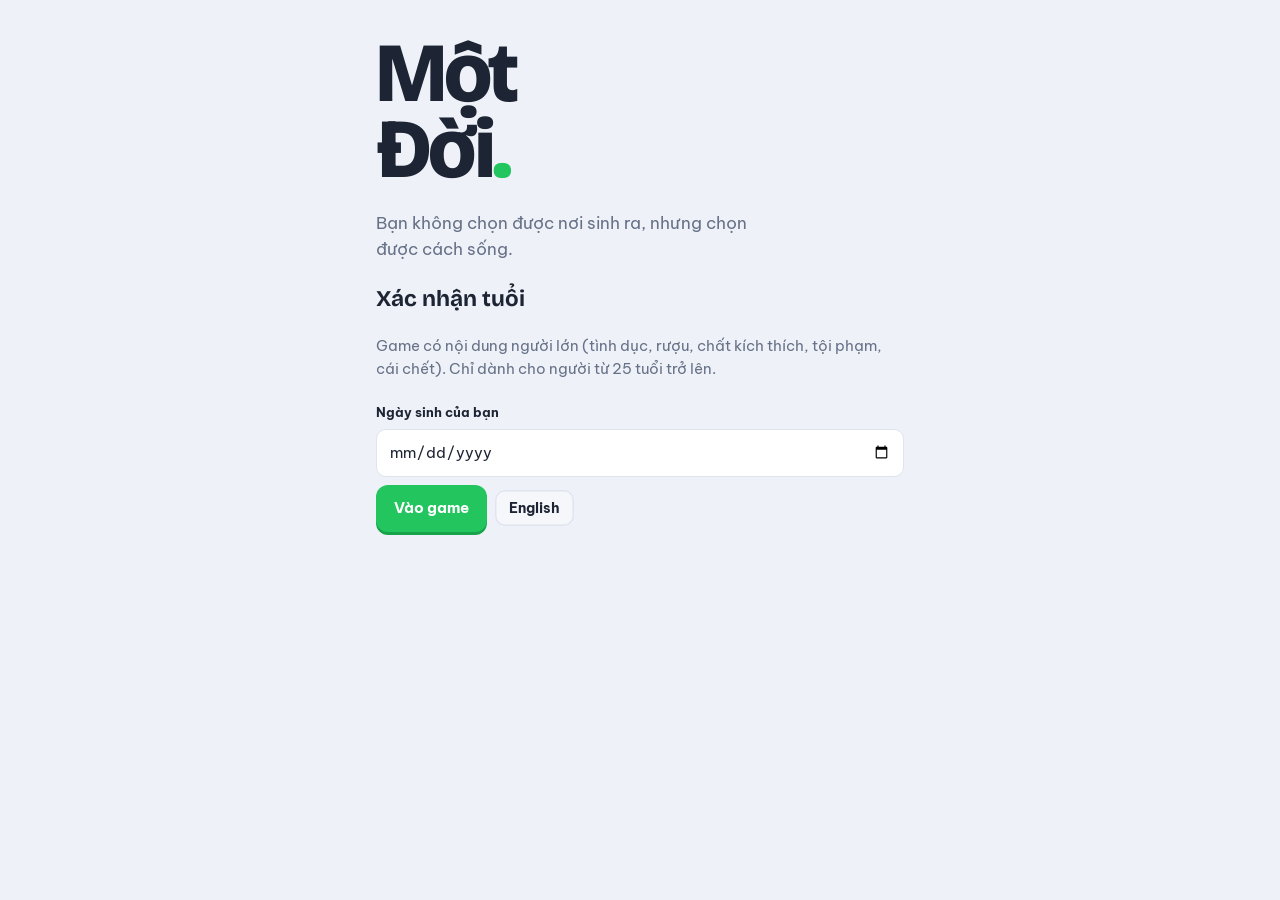
==== index.html @ e0e37a13 "Unlimited lovers, polyamory, seduction, per-person God Mode, new activities, pets, finance, minigame" ====
<!doctype html>
<html lang="vi">
<head>
<meta charset="utf-8">
<title>Một Đời</title>
<meta name="viewport" content="width=device-width, initial-scale=1, viewport-fit=cover">
<meta name="apple-mobile-web-app-capable" content="yes">
<meta name="mobile-web-app-capable" content="yes">
<meta name="apple-mobile-web-app-status-bar-style" content="default">
<meta name="apple-mobile-web-app-title" content="Một Đời">
<meta name="theme-color" content="#eef2f8" media="(prefers-color-scheme: light)">
<meta name="theme-color" content="#0e131c" media="(prefers-color-scheme: dark)">
<link rel="manifest" href="manifest.webmanifest">
<link rel="apple-touch-icon" href="icon-180.png">
<link rel="icon" type="image/png" href="icon-192.png">
<style>html,body{margin:0;height:100%;overscroll-behavior:none;-webkit-text-size-adjust:100%}body{padding-top:env(safe-area-inset-top)}#app{height:calc(100% - env(safe-area-inset-top))}</style>
</head>
<body>
<title>Một Đời</title>
<meta name="claude:viewport-fit-sides" content="cover">
<meta name="description" content="Game mô phỏng cuộc đời dạng chữ, song ngữ Việt/Anh, dành cho người từ 25 tuổi.">
<link rel="preconnect" href="https://fonts.googleapis.com">
<link rel="preconnect" href="https://fonts.gstatic.com" crossorigin>
<link rel="stylesheet" href="https://fonts.googleapis.com/css2?family=Be+Vietnam+Pro:wght@400;500;600;700&family=Bricolage+Grotesque:opsz,wght@12..96,600;12..96,800&family=IBM+Plex+Mono:wght@400;600&display=swap&subset=vietnamese">
<style>
/* Bố cục kiểu BitLife: thanh tên + tiền ở trên, nhật ký ở giữa, 5 nút to và 4 thanh chỉ số ở dưới. Sáng màu, mỗi thứ có emoji. */
:root {
  --paper: #eef2f8;
  --sheet: #ffffff;
  --ink: #1d2433;
  --muted: #677187;
  --rule: #dfe4ee;
  --soft: #f5f7fb;
  --shade: rgba(18, 24, 38, 0.5);
  --good: #15803d;
  --bad: #dc2626;
  --gold: #b7791f;
  --sky: #2563eb;
  --stamp: #e11d48;
  --visa: #0f766e;
  --b-work: #2563eb;
  --b-assets: #0d9488;
  --b-age: #22c55e;
  --b-age-d: #16a34a;
  --b-people: #e11d48;
  --b-acts: #7c3aed;
  --lvl-hi: #22c55e;
  --lvl-mid: #f59e0b;
  --lvl-lo: #ef4444;
  --choice: #e8f0fe;
  --choice-ink: #1e40af;
  --f-display: 'Bricolage Grotesque', 'Be Vietnam Pro', system-ui, sans-serif;
  --f-body: 'Be Vietnam Pro', system-ui, -apple-system, 'Segoe UI', sans-serif;
  --f-mono: 'IBM Plex Mono', ui-monospace, 'SFMono-Regular', Menlo, monospace;
  --r: 14px;
  --chart-health: #0a8a70;
  --chart-happy: #b8790a;
}
@media (prefers-color-scheme: dark) {
  :root:not([data-theme="light"]) {
    --paper: #0e131c; --sheet: #182131; --ink: #e9eef6; --muted: #98a3b8; --rule: #2a3549; --soft: #1f2a3d; --shade: rgba(0, 0, 0, 0.65);
    --good: #4ade80; --bad: #f87171; --gold: #fbbf24; --sky: #60a5fa; --stamp: #fb7185; --visa: #2dd4bf;
    --choice: #1e3a6b; --choice-ink: #dbe7ff; color-scheme: dark;
    --chart-health: #24a083; --chart-happy: #b5831c;
  }
}
:root[data-theme="dark"] {
  --paper: #0e131c; --sheet: #182131; --ink: #e9eef6; --muted: #98a3b8; --rule: #2a3549; --soft: #1f2a3d; --shade: rgba(0, 0, 0, 0.65);
  --good: #4ade80; --bad: #f87171; --gold: #fbbf24; --sky: #60a5fa; --stamp: #fb7185; --visa: #2dd4bf;
  --choice: #1e3a6b; --choice-ink: #dbe7ff; color-scheme: dark;
  --chart-health: #24a083; --chart-happy: #b5831c;
}

html, body { height: 100%; }
body { background: var(--paper); color: var(--ink); font-family: var(--f-body); font-size: 15px; line-height: 1.5; margin: 0; }
* { box-sizing: border-box; }
button, input, select { font: inherit; color: inherit; }
button { cursor: pointer; -webkit-tap-highlight-color: transparent; }
:focus-visible { outline: 3px solid var(--sky); outline-offset: 2px; }
h1, h2, h3 { font-family: var(--f-display); text-wrap: balance; margin: 0; line-height: 1.15; }
.mono { font-family: var(--f-mono); font-variant-numeric: tabular-nums; }
.muted { color: var(--muted); }
.eyebrow { font-size: 11.5px; letter-spacing: 0.1em; text-transform: uppercase; color: var(--muted); font-weight: 700; }

#app { height: 100%; display: flex; flex-direction: column; max-width: 560px; margin: 0 auto; background: var(--paper); }
.pad { padding-left: max(16px, env(safe-area-inset-left, 0px)); padding-right: max(16px, env(safe-area-inset-right, 0px)); }

/* Nút chung */
.btn { border: 0; background: var(--soft); border-radius: 12px; padding: 12px 18px; font-weight: 700; box-shadow: inset 0 0 0 1.5px var(--rule); }
.btn:hover { filter: brightness(0.97); }
.btn.primary { background: var(--b-age); color: #fff; box-shadow: 0 3px 0 var(--b-age-d); }
.btn.primary:active { transform: translateY(2px); box-shadow: 0 1px 0 var(--b-age-d); }
.btn.small { padding: 8px 14px; font-size: 13.5px; border-radius: 10px; }
.btn.danger { color: var(--bad); }
.btn:disabled { opacity: 0.45; cursor: not-allowed; }
.row { display: flex; gap: 8px; flex-wrap: wrap; align-items: center; }

/* Màn mở đầu */
.splash { flex: 1; overflow: auto; display: flex; flex-direction: column; gap: 24px; padding-block: 36px 32px; }
.wordmark { font-family: var(--f-display); font-weight: 800; font-size: clamp(52px, 15vw, 84px); letter-spacing: -0.04em; line-height: 0.9; }
.wordmark span { color: var(--b-age); }
.tagline { font-size: 17px; max-width: 34ch; color: var(--muted); margin: 0; }
.menu { display: grid; gap: 12px; }
.menu-card { text-align: left; border: 0; background: var(--sheet); border-radius: 18px; padding: 16px; display: grid; grid-template-columns: 52px 1fr; gap: 2px 14px; align-items: center; box-shadow: 0 1px 0 var(--rule), 0 6px 18px rgba(20, 30, 60, 0.06); }
.menu-card .em { grid-row: span 2; width: 52px; height: 52px; border-radius: 14px; display: grid; place-items: center; font-size: 28px; background: var(--soft); }
.menu-card b { font-family: var(--f-display); font-size: 19px; }
.menu-card.lead { background: var(--b-age); color: #fff; box-shadow: 0 4px 0 var(--b-age-d); }
.menu-card.lead .em { background: rgba(255, 255, 255, 0.22); }
.menu-card.lead .muted { color: rgba(255, 255, 255, 0.9); }
.field { display: grid; gap: 6px; }
.field label, .field .lbl { font-size: 13px; font-weight: 700; }
.field input, .field select { border: 1.5px solid var(--rule); background: var(--sheet); border-radius: 10px; padding: 11px 12px; width: 100%; min-width: 0; }
.err { color: var(--bad); font-weight: 700; }

/* Thanh trên */
.topbar { display: flex; align-items: center; gap: 12px; padding-block: 12px; background: var(--sheet); border-bottom: 1px solid var(--rule); }
.avatar { width: 50px; height: 50px; flex: none; border-radius: 50%; background: var(--soft); display: grid; place-items: center; font-size: 30px; line-height: 1; position: relative; box-shadow: inset 0 0 0 2px var(--rule); }
.avatar .fl { position: absolute; right: -4px; bottom: -4px; font-size: 18px; }
.avatar.sm { width: 42px; height: 42px; font-size: 24px; }
.avatar.lg { width: 76px; height: 76px; font-size: 46px; }
.who { flex: 1; min-width: 0; border: 0; background: none; text-align: left; padding: 0; }
.who h1 { font-size: 19px; white-space: nowrap; overflow: hidden; text-overflow: ellipsis; }
.who .sub { font-size: 13px; color: var(--muted); white-space: nowrap; overflow: hidden; text-overflow: ellipsis; }
.purse { text-align: right; flex: none; }
.purse small { display: block; font-size: 11px; color: var(--muted); font-weight: 700; text-transform: uppercase; letter-spacing: 0.06em; }
.purse b { font-family: var(--f-mono); font-size: 16px; color: var(--good); }
.purse b.neg { color: var(--bad); }
.iconbtn { border: 0; background: var(--soft); border-radius: 50%; width: 36px; height: 36px; display: grid; place-items: center; font-size: 17px; padding: 0; flex: none; }
.tools { display: flex; flex-direction: column; gap: 6px; }
.tag { display: inline-block; font-size: 10.5px; font-weight: 800; letter-spacing: 0.05em; text-transform: uppercase; border-radius: 6px; padding: 1px 6px; background: color-mix(in srgb, var(--gold) 18%, transparent); color: var(--gold); }

/* Nhật ký */
.ledger { flex: 1; overflow-y: auto; padding-block: 10px 16px; }
.year { background: var(--sheet); border-radius: var(--r); padding: 10px 14px 12px; margin-bottom: 10px; box-shadow: 0 1px 0 var(--rule); }
.year .yr { font-family: var(--f-display); font-weight: 800; font-size: 15px; color: var(--sky); margin-bottom: 4px; }
.year ul { list-style: none; margin: 0; padding: 0; display: grid; gap: 5px; min-width: 0; }
.year li { border-radius: 8px; padding: 2px 6px; margin: 0 -6px; }
.year li b.act-title { font-weight: 700; margin-right: 4px; }
.year li.good { color: var(--good); }
.year li.bad { color: var(--bad); }
.year li.quiet { color: var(--muted); font-style: italic; }
.year:last-child { box-shadow: 0 0 0 2px color-mix(in srgb, var(--sky) 35%, transparent); }
.year li.fresh { animation: fresh 2.4s ease-out; }
@keyframes fresh { 0%, 35% { background: color-mix(in srgb, var(--lvl-mid) 26%, transparent); } 100% { background: transparent; } }

/* 5 nút to */
.dock { display: grid; grid-template-columns: 1fr 1fr 92px 1fr 1fr; align-items: center; gap: 8px; padding-block: 10px 8px; background: var(--paper); }
.tab { border: 0; border-radius: 16px; color: #fff; display: grid; justify-items: center; gap: 1px; font-size: 11.5px; font-weight: 800; padding: 9px 2px 8px; line-height: 1.15; }
.tab .ic { font-size: 22px; line-height: 1.1; }
.tab.t-work { background: var(--b-work); box-shadow: 0 3px 0 color-mix(in srgb, var(--b-work) 70%, #000); }
.tab.t-assets { background: var(--b-assets); box-shadow: 0 3px 0 color-mix(in srgb, var(--b-assets) 70%, #000); }
.tab.t-people { background: var(--b-people); box-shadow: 0 3px 0 color-mix(in srgb, var(--b-people) 70%, #000); }
.tab.t-acts { background: var(--b-acts); box-shadow: 0 3px 0 color-mix(in srgb, var(--b-acts) 70%, #000); }
.tab:active { transform: translateY(2px); box-shadow: none; }
.agebtn { justify-self: center; width: 88px; height: 88px; border-radius: 50%; border: 0; background: var(--b-age); color: #fff; display: grid; place-items: center; box-shadow: 0 5px 0 var(--b-age-d), 0 0 0 5px var(--paper), 0 0 0 7px color-mix(in srgb, var(--b-age) 30%, transparent); font-family: var(--f-display); margin-top: -18px; transition: transform 0.12s ease; }
.agebtn b { font-size: 34px; line-height: 0.85; font-weight: 800; display: block; }
.agebtn span { font-size: 12px; font-weight: 800; letter-spacing: 0.06em; text-transform: uppercase; }
.agebtn:active { transform: translateY(3px); box-shadow: 0 2px 0 var(--b-age-d), 0 0 0 5px var(--paper); }
.agebtn:disabled { opacity: 0.5; }

/* Thanh chỉ số */
.stats { background: var(--sheet); display: grid; gap: 7px; padding-block: 10px calc(12px + env(safe-area-inset-bottom, 0px)); border-top: 1px solid var(--rule); }
.stat { display: grid; grid-template-columns: 26px 92px 1fr; align-items: center; gap: 8px; font-size: 13.5px; font-weight: 700; }
.stat .em { font-size: 18px; text-align: center; }
.stat .nm { display: flex; justify-content: space-between; gap: 4px; }
.lvl { height: 18px; border-radius: 9px; background: var(--soft); box-shadow: inset 0 0 0 1px var(--rule); overflow: hidden; position: relative; }
.lvl i { display: block; height: 100%; border-radius: 9px; transition: width 0.45s ease, background 0.3s; }
.lvl span { position: absolute; inset: 0; display: grid; place-items: center; font-size: 11.5px; font-weight: 800; color: var(--ink); font-family: var(--f-mono); }
.lvl.thin { height: 10px; }
.lvl.thin span { display: none; }
.hi { background: var(--lvl-hi); } .mid { background: var(--lvl-mid); } .lo { background: var(--lvl-lo); }
.delta { font-size: 11.5px; font-weight: 800; animation: delta 2.8s ease-out forwards; display: inline-block; }
.delta.up { color: var(--good); } .delta.down { color: var(--bad); }
@keyframes delta { 0% { transform: translateY(4px); opacity: 0; } 12% { transform: none; opacity: 1; } 75% { opacity: 1; } 100% { opacity: 0; } }
.agechip { font-family: var(--f-display); font-weight: 800; }
.agechip.tick { animation: tick 0.5s cubic-bezier(.3,1.6,.5,1); display: inline-block; color: var(--b-age-d); }
@keyframes tick { from { transform: translateY(-8px) scale(1.3); } to { transform: none; } }

/* Lớp phủ, bảng, thẻ */
.overlay { position: fixed; inset: 0; background: var(--shade); display: flex; align-items: flex-end; justify-content: center; z-index: 20; padding-top: env(safe-area-inset-top, 0px); }
.overlay.center { align-items: center; padding: 16px; }
.sheet { background: var(--paper); width: 100%; max-width: 560px; max-height: 90%; overflow-y: auto; border-radius: 22px 22px 0 0; padding-block: 0 calc(20px + env(safe-area-inset-bottom, 0px)); display: grid; gap: 14px; align-content: start; animation: rise 0.22s ease; }
.sheet-head { position: sticky; top: 0; z-index: 2; display: flex; align-items: center; gap: 10px; padding-block: 14px 12px; margin-inline: calc(-1 * max(16px, env(safe-area-inset-left, 0px))); padding-inline: max(16px, env(safe-area-inset-left, 0px)); color: #fff; background: var(--hd, var(--sky)); }
.sheet-head h2 { font-size: 20px; flex: 1; min-width: 0; overflow: hidden; text-overflow: ellipsis; white-space: nowrap; }
.sheet-head .x { border: 0; background: rgba(255, 255, 255, 0.22); color: #fff; border-radius: 50%; width: 34px; height: 34px; font-size: 18px; font-weight: 800; flex: none; }
.sheet-head .bk { border: 0; background: none; color: #fff; font-size: 26px; font-weight: 700; padding: 0 4px; line-height: 1; }
.card { background: var(--sheet); width: 100%; max-width: 430px; border-radius: 22px; padding: 22px 20px 20px; display: grid; gap: 14px; animation: pop 0.22s cubic-bezier(.2,1.3,.4,1); max-height: 92%; overflow-y: auto; box-shadow: 0 20px 50px rgba(0, 0, 0, 0.25); }
.card .hero { justify-self: center; width: 76px; height: 76px; border-radius: 50%; background: var(--soft); display: grid; place-items: center; font-size: 42px; line-height: 1; margin-top: -2px; }
.card .eyebrow { text-align: center; }
.card .q { font-size: 18px; font-weight: 600; line-height: 1.45; text-align: center; margin: 0; }
.choices { display: grid; gap: 9px; }
.choice { text-align: center; border: 0; background: var(--choice); color: var(--choice-ink); border-radius: 14px; padding: 13px 14px; font-weight: 700; font-size: 15.5px; }
.choice:hover { filter: brightness(0.97); }
.choice.locked { opacity: 0.5; cursor: not-allowed; display: grid; gap: 2px; background: var(--soft); color: var(--muted); }
.choice small { font-weight: 600; font-size: 12px; }
@keyframes rise { from { transform: translateY(24px); } to { transform: none; } }
@keyframes pop { from { transform: scale(0.92); opacity: 0.4; } to { transform: none; opacity: 1; } }
@media (prefers-reduced-motion: reduce) { * { animation: none !important; transition: none !important; } .delta { opacity: 1; } }

/* Hộp kết quả */
.result .hero { background: color-mix(in srgb, var(--sky) 12%, var(--soft)); }
.result.good .hero { background: color-mix(in srgb, var(--lvl-hi) 22%, var(--soft)); }
.result.bad .hero { background: color-mix(in srgb, var(--lvl-lo) 18%, var(--soft)); }
.result h3 { text-align: center; font-size: 19px; }
.result .q { font-weight: 500; }
.fx { list-style: none; margin: 0; padding: 0; display: grid; gap: 6px; background: var(--soft); border-radius: 14px; padding: 10px 14px; }
.fx li { display: flex; justify-content: space-between; gap: 10px; font-weight: 700; font-size: 14.5px; }
.fx li .v { font-family: var(--f-mono); }
.fx li.up .v { color: var(--good); } .fx li.down .v { color: var(--bad); }

/* Danh sách kiểu BitLife */
.section { display: grid; gap: 8px; }
.section > h3 { font-size: 13px; text-transform: uppercase; letter-spacing: 0.08em; color: var(--muted); font-family: var(--f-body); font-weight: 800; padding-left: 4px; }
.list { display: grid; background: var(--sheet); border-radius: var(--r); overflow: hidden; box-shadow: 0 1px 0 var(--rule); }
.li, .item { display: flex; align-items: center; gap: 12px; padding: 11px 14px; border: 0; border-bottom: 1px solid var(--rule); background: transparent; text-align: left; width: 100%; min-height: 58px; }
.li:last-child, .item:last-child { border-bottom: 0; }
button.li:hover, button.item:hover { background: var(--soft); }
.li .em { width: 40px; height: 40px; flex: none; border-radius: 12px; background: var(--soft); display: grid; place-items: center; font-size: 22px; }
.li .tx, .item .main { flex: 1; min-width: 0; }
.li .tx b, .item .main b { display: block; font-weight: 700; }
.li .tx small, .item .main small { color: var(--muted); font-size: 12.5px; display: block; }
.li .chev { color: var(--muted); font-size: 22px; font-weight: 600; flex: none; }
.li.danger .tx b { color: var(--bad); }
.li:disabled { opacity: 0.45; cursor: not-allowed; }
.item .side { text-align: right; font-size: 12.5px; color: var(--muted); flex: none; width: 92px; display: grid; gap: 4px; }
.item.dead { opacity: 0.5; }
.item.stack { flex-wrap: wrap; row-gap: 8px; }
.item.stack .main { flex-basis: calc(100% - 60px); }
.item.stack > .row { width: 100%; padding-left: 52px; }
.kv { display: grid; grid-template-columns: auto 1fr; gap: 8px 14px; font-size: 14px; background: var(--sheet); border-radius: var(--r); padding: 12px 14px; margin: 0; box-shadow: 0 1px 0 var(--rule); }
.kv dt { color: var(--muted); }
.kv dd { margin: 0; text-align: right; font-weight: 700; }
.kv dd .lvl { margin-top: 3px; }
.box { background: var(--sheet); border-radius: var(--r); padding: 12px 14px; box-shadow: 0 1px 0 var(--rule); display: grid; gap: 10px; }
.profile { display: flex; gap: 14px; align-items: center; background: var(--sheet); border-radius: var(--r); padding: 14px; box-shadow: 0 1px 0 var(--rule); }
.profile .tx { flex: 1; min-width: 0; display: grid; gap: 4px; }
.profile b { font-family: var(--f-display); font-size: 19px; }
.slider { display: grid; grid-template-columns: 26px 86px 1fr 40px; gap: 8px; align-items: center; font-size: 13.5px; font-weight: 700; }
.slider input { width: 100%; min-width: 0; accent-color: var(--b-age-d); }
.slider output { font-family: var(--f-mono); text-align: right; }
.toggle { display: flex; gap: 12px; align-items: flex-start; justify-content: space-between; background: var(--sheet); border-radius: var(--r); padding: 12px 14px; box-shadow: 0 1px 0 var(--rule); }
.toggle input { width: 22px; height: 22px; accent-color: var(--b-age-d); flex: none; margin-top: 2px; }
.toggle small { display: block; color: var(--muted); }
.note { font-size: 13px; color: var(--muted); background: color-mix(in srgb, var(--lvl-mid) 12%, var(--sheet)); border-radius: 12px; padding: 10px 12px; margin: 0; }
.traits { display: flex; flex-wrap: wrap; gap: 6px; }
.traits label { background: var(--sheet); box-shadow: inset 0 0 0 1.5px var(--rule); border-radius: 999px; padding: 6px 12px; font-size: 13px; font-weight: 600; display: flex; gap: 6px; align-items: center; cursor: pointer; }
.traits input { accent-color: var(--b-age-d); }
.grid2 { display: grid; grid-template-columns: 1fr 1fr; gap: 10px; }
.errors { font-family: var(--f-mono); font-size: 12px; color: var(--bad); white-space: pre-wrap; max-height: 160px; overflow: auto; border: 1px solid var(--rule); border-radius: 8px; padding: 8px; }

/* Thẻ chào đời */
.passport { border-radius: 16px; padding: 16px; display: grid; gap: 12px; background: var(--soft); }
.passport .big { font-family: var(--f-display); font-size: 24px; font-weight: 800; }
.passport .kv { font-size: 13.5px; background: var(--sheet); }

/* Bia mộ */
.tomb { text-align: center; display: grid; gap: 14px; justify-items: center; }
.tomb .stone { font-size: 54px; line-height: 1; }
.tomb .years { font-family: var(--f-mono); font-size: 14px; color: var(--muted); }
.tomb h2 { font-size: 28px; }
.tomb .kv { width: 100%; background: var(--soft); box-shadow: none; }
.stamps { display: flex; flex-wrap: wrap; gap: 10px; justify-content: center; }
.rib { border-radius: 12px; padding: 8px 12px; display: grid; background: color-mix(in srgb, var(--gold) 16%, var(--sheet)); color: var(--gold); max-width: 190px; box-shadow: inset 0 0 0 2px color-mix(in srgb, var(--gold) 50%, transparent); }
.rib b { font-family: var(--f-display); font-size: 15px; text-transform: uppercase; letter-spacing: 0.03em; }
.rib small { font-size: 11px; color: var(--muted); }
.lifebar { width: 100%; display: grid; gap: 4px; text-align: left; font-size: 12.5px; }
.lifebar .track { position: relative; height: 12px; background: var(--soft); border-radius: 6px; box-shadow: inset 0 0 0 1px var(--rule); }
.lifebar .you { position: absolute; inset: 0 auto 0 0; background: var(--b-age); border-radius: 6px; }
.lifebar .avg { position: absolute; top: -4px; bottom: -4px; width: 2px; background: var(--ink); }

/* Thẻ biến cố lớn và mạch truyện */
.card.big { box-shadow: 0 0 0 4px var(--gold), 0 20px 50px rgba(0, 0, 0, 0.3); animation: bigin 0.45s cubic-bezier(.2,1.4,.4,1); }
.card.big .hero { background: color-mix(in srgb, var(--gold) 22%, var(--soft)); }
.card.big .eyebrow { color: var(--gold); font-size: 12.5px; }
.card.big .q { font-size: 20px; font-family: var(--f-display); }
.card.arc .eyebrow { color: var(--visa); }
.card.arc .hero { background: color-mix(in srgb, var(--visa) 16%, var(--soft)); }
@keyframes bigin { from { transform: scale(0.85); } to { transform: none; } }

/* Biểu đồ cuộc đời */
.lifechart { width: 100%; margin: 0; display: grid; gap: 6px; text-align: left; }
.lifechart figcaption { display: flex; justify-content: space-between; align-items: baseline; gap: 8px; flex-wrap: wrap; }
.lifechart .legend { display: inline-flex; gap: 6px; align-items: center; font-size: 12px; color: var(--muted); flex-wrap: wrap; }
.lifechart .legend i { width: 12px; height: 3px; border-radius: 2px; display: inline-block; margin-left: 6px; }
.lifechart .legend i.dot { width: 8px; height: 8px; border-radius: 50%; background: var(--ink); }
.lifechart svg { width: 100%; height: auto; display: block; overflow: visible; }
.lifechart .ax { font-family: var(--f-mono); font-size: 11px; fill: var(--muted); }
.lifechart .lbl { font-size: 12px; font-weight: 600; fill: var(--ink); }
.miles { list-style: none; margin: 0; padding: 0; display: grid; gap: 4px; font-size: 14px; }
.miles li { display: grid; grid-template-columns: 34px 1fr; gap: 8px; }
.miles li .mono { color: var(--muted); font-weight: 600; }
.miles li.bad { color: var(--bad); }

@media (max-width: 400px) {
  .dock { grid-template-columns: 1fr 1fr 80px 1fr 1fr; gap: 6px; }
  .agebtn { width: 78px; height: 78px; }
  .agebtn b { font-size: 30px; }
  .tab { font-size: 10.5px; }
  .stat { grid-template-columns: 24px 84px 1fr; }
  .slider { grid-template-columns: 24px 74px 1fr 34px; }
}
@media (max-height: 640px) {
  .stats { gap: 4px; padding-top: 6px; }
  .lvl { height: 14px; }
}
button.avatar { border: 0; padding: 0; }
.tools .iconbtn { width: 32px; height: 32px; font-size: 15px; }
.profile .avatar .fl, .item .avatar .fl { right: -3px; bottom: -3px; }
.stat { grid-template-columns: 26px 112px 1fr; }
.stat .nm { white-space: nowrap; align-items: baseline; }
.lvl span { text-shadow: 0 0 3px var(--sheet), 0 0 2px var(--sheet), 0 0 1px var(--sheet); }
.tomb .kv { text-align: left; }
@media (max-width: 400px) { .stat { grid-template-columns: 24px 104px 1fr; font-size: 13px; } }
.degs { list-style: none; margin: 0; padding: 0; display: grid; gap: 4px; font-size: 14px; font-weight: 600; }
.prog { background: var(--sky); }
.goallist { list-style: none; margin: 0; padding: 0; display: grid; gap: 6px; font-size: 14px; font-weight: 600; }
.goallist li { display: flex; gap: 8px; align-items: center; }
.goallist .gem { width: 26px; text-align: center; font-size: 17px; }
.goallist li.done span:last-child { color: var(--good); }
.goals.compact { background: var(--sheet); border-radius: 12px; padding: 10px 12px; }
.rib.off { opacity: 0.45; filter: grayscale(1); }
.newach { background: color-mix(in srgb, var(--gold) 14%, var(--sheet)); }
.result .q { white-space: pre-line; }
/* Trò chơi nhỏ */
.card.mini { gap: 12px; }
.card .q.small { font-size: 14.5px; font-weight: 500; color: var(--muted); }
.mg-top { display: flex; justify-content: space-between; font-weight: 700; font-size: 14px; }
.maze { --sz: min(320px, calc(100vw - 72px)); width: var(--sz); height: var(--sz); justify-self: center; display: grid; grid-template-columns: repeat(var(--n), 1fr); background: var(--soft); border-radius: 10px; overflow: hidden; }
.maze i { display: grid; place-items: center; font-style: normal; font-size: calc(var(--sz) / 11 * 0.72); line-height: 1; }
.maze i.w { background: #475569; }
.pad4 { display: grid; grid-template-columns: repeat(3, 64px); gap: 6px; justify-content: center; }
.kbtn { height: 52px; border: 0; border-radius: 14px; background: var(--choice); font-size: 24px; }
.kbtn:active { transform: scale(0.94); }
.cardrow { display: flex; justify-content: center; align-items: center; gap: 14px; min-height: 140px; }
.pcard { width: 96px; height: 134px; border-radius: 12px; background: #fff; color: #111; box-shadow: 0 4px 14px rgba(0,0,0,.18), inset 0 0 0 2px #e5e7eb; display: grid; place-items: center; align-content: center; gap: 2px; animation: pop .25s ease; }
.pcard b { font-family: var(--f-display); font-size: 40px; line-height: 1; }
.pcard span { font-size: 30px; line-height: 1; }
.pcard.red { color: #dc2626; }
.ghost .pcard { width: 62px; height: 88px; opacity: .5; animation: none; }
.ghost .pcard b { font-size: 24px; } .ghost .pcard span { font-size: 18px; }
.quizq { text-align: center; font-size: 36px; font-weight: 700; margin: 4px 0; }
.mg-timer.hot { color: var(--bad); }
.profile .tx small { display: block; }
details.box summary { cursor: pointer; list-style: none; }
details.box summary::-webkit-details-marker { display: none; }
details.box summary::after { content: ' ▾'; color: var(--muted); }
.ladder li.cur span:last-child { color: var(--sky); font-weight: 800; }
.ladder li.done span:last-child { color: var(--good); }
.track { display: grid; gap: 6px; background: color-mix(in srgb, var(--lvl-hi) 18%, var(--soft)); border-radius: 12px; padding: 8px; }
.lane { position: relative; height: 34px; border-bottom: 1px dashed var(--rule); }
.lane:last-child { border-bottom: 0; }
.lane .hn { position: absolute; left: 4px; top: 0; font-size: 11px; font-weight: 700; color: var(--muted); }
.lane.mine .hn { color: var(--sky); }
.lane i { position: absolute; bottom: 0; font-style: normal; font-size: 24px; transform: scaleX(-1); transition: left .12s linear; }
.pcard.sm { width: 64px; height: 90px; } .pcard.sm b { font-size: 26px; } .pcard.sm span { font-size: 20px; }
.pcard.back { width: 64px; height: 90px; background: repeating-linear-gradient(45deg, #2563eb, #2563eb 6px, #1d4ed8 6px, #1d4ed8 12px); color: #fff; }

</style>
<div id="app"></div>
<script>
(() => {
const __defs = {};
const __cache = {};
const __req = (id) => __cache[id] || (__cache[id] = __defs[id]());
__defs["src/ui/i18n.js"] = () => {
// Chữ giao diện song ngữ. Nội dung sự kiện mang chữ riêng ({vi, en}) trong gói.
const STRINGS = {
  vi: {
    tagline: 'Bạn không chọn được nơi sinh ra, nhưng chọn được cách sống.',
    gateTitle: 'Xác nhận tuổi',
    gateBody: 'Game có nội dung người lớn (tình dục, rượu, chất kích thích, tội phạm, cái chết). Chỉ dành cho người từ 25 tuổi trở lên.',
    dob: 'Ngày sinh của bạn',
    enter: 'Vào game',
    gateNo: 'Game chỉ dành cho người từ 25 tuổi trở lên. Bạn chưa thể vào.',
    gateBad: 'Ngày sinh chưa hợp lệ.',
    continue: 'Sống tiếp đời đang dở',
    fate: 'Đời mới · Số phận',
    fateSub: 'Sinh ngẫu nhiên theo dữ liệu dân số thật',
    free: 'Đời mới · Tự do',
    freeSub: 'Tự chọn nước, gia đình và chỉ số',
    settings: 'Cài đặt',
    oneIn: 'Bạn là 1 trong 8 tỷ',
    start: 'Bắt đầu sống',
    back: 'Quay lại',
    first: 'Tên', last: 'Họ', gender: 'Giới tính', male: 'Nam', female: 'Nữ',
    country: 'Quốc gia', wealth: 'Hoàn cảnh gia đình', orientation: 'Thích',
    poor: 'Nghèo', middle: 'Trung lưu', well: 'Khá giả', rich: 'Giàu',
    opposite: 'Người khác giới', same: 'Người cùng giới', both: 'Cả hai',
    traits: 'Đặc điểm (tối đa 2)', stats: 'Chỉ số', hidden: 'Chỉ số ẩn',
    randomAll: 'Ngẫu nhiên tất cả', random: 'Ngẫu nhiên',
    health: 'Sức khỏe', happy: 'Hạnh phúc', smarts: 'Trí tuệ', looks: 'Ngoại hình',
    karma: 'Karma', willpower: 'Ý chí', risk: 'Độ liều', fame: 'Danh tiếng',
    age: 'Tuổi', ageUp: '+1 tuổi', money: 'Tiền',
    tabWork: 'Học & Nghề', tabPeople: 'Quan hệ', tabActs: 'Hoạt động', tabSelf: 'Bản thân',
    close: 'Đóng', ok: 'Tiếp', apply: 'Nộp đơn', confirm: 'Xác nhận', cancel: 'Hủy',
    school: 'Đang đi học', primary: 'Tiểu học', secondary: 'Trung học', uni: 'Đại học',
    gpa: 'Điểm trung bình', eduLevel: 'Học vấn', eduNone: 'Chưa có bằng', eduHs: 'Tốt nghiệp trung học', eduBa: 'Cử nhân',
    study: 'Học chăm', skip: 'Trốn học', dropout: 'Bỏ học', enrolUni: 'Thi vào đại học',
    job: 'Công việc', noJob: 'Bạn chưa có việc làm.', salary: 'Lương năm', perf: 'Hiệu suất', level: 'Cấp bậc',
    workHard: 'Làm việc chăm chỉ', raise: 'Xin tăng lương', quit: 'Nghỉ việc', openings: 'Việc đang tuyển',
    needs: 'Yêu cầu', tooYoung: 'Bạn còn quá nhỏ để đi làm. Từ 15 tuổi có thể làm thêm.',
    family: 'Gia đình', love: 'Tình cảm', children: 'Con cái', friends: 'Bạn bè', others: 'Người quen & người cũ',
    closeness: 'Thân thiết', alone: 'Chưa có ai ở đây.',
    roles: { mother: 'Mẹ', father: 'Bố', sibling: 'Anh chị em', partner: 'Người yêu', spouse: 'Vợ/chồng', child: 'Con', friend: 'Bạn', contact: 'Người quen', ex: 'Người cũ', lover: 'Người tình', bestie: 'Bạn thân', rival: 'Đối thủ', mentor: 'Thầy cô', half: 'Anh chị em cùng cha/mẹ khác', pet: 'Thú cưng', loverPoly: 'Người yêu phụ', coworker: 'Đồng nghiệp', neighbor: 'Hàng xóm' },
    bigMoment: 'Biến cố lớn', lifeChart: 'Cuộc đời qua từng năm', milestones: 'Dấu mốc',
    actGroups: { fun: 'Giải trí', shop: 'Mua sắm', life: 'Đời sống', pet: 'Thú cưng', money: 'Tài chính', net: 'Mạng xã hội', kid: 'Vui chơi', teen: 'Học hỏi & rèn luyện', mind: 'Trí óc & cơ thể', night: 'Ăn chơi', love: 'Tình yêu', crime: 'Phạm tội', prison: 'Trại giam' },
    cost: 'Chi phí',
    traitsNone: 'Không có đặc điểm đặc biệt',
    lifeExp: 'Tuổi thọ trung bình', incomeTier: 'Mức thu nhập quốc gia', tiers: { low: 'Thấp', mid: 'Trung bình', high: 'Cao' },
    pregnant: 'Đang mang thai', ill: 'Đang mắc', customized: 'Đời tùy chỉnh',
    hiddenNote: 'Chỉ số ẩn chỉ hiện khi bật God Mode.',
    god: 'God Mode', godNote: 'Mọi thay đổi gắn nhãn "Đời tùy chỉnh": không tính bảng xếp hạng và ribbon khó. Tuổi không chỉnh được.',
    godApply: 'Áp dụng thay đổi', cure: 'Chữa khỏi mọi bệnh', clearDebt: 'Xóa nợ', moveCountry: 'Chuyển nước ngay',
    rewind: 'Quay lại 1 năm', rewindLeft: 'còn {n} lần', godOff: 'God Mode đang tắt trong Cài đặt.',
    lang: 'Ngôn ngữ', adult25: 'Nội dung 25+', adult25Sub: 'Cảnh thân mật được kể rõ hơn bằng chữ. Mặc định tắt.',
    protect: 'Luôn dùng biện pháp tránh thai', protectSub: 'Áp dụng cho cảnh thân mật trong sự kiện không hỏi riêng.',
    godToggle: 'Cho phép God Mode', godToggleSub: 'Tắt để chơi "thuần", tránh lỡ tay.',
    packs: 'Gói nội dung', loadPack: 'Nạp gói nội dung (.json)', packOk: 'Đã nạp gói "{name}" ({n} sự kiện).', packErr: 'Không nạp được gói:',
    events: 'sự kiện', builtin: 'có sẵn', custom: 'tự nạp', removePack: 'Gỡ',
    resetSave: 'Xóa đời đang chơi', resetConfirm: 'Chắc chắn xóa? Bấm lần nữa để xóa.',
    diedAt: 'Mất năm {age} tuổi', cause: 'Nguyên nhân', vsAvg: 'So với tuổi thọ trung bình ở {c}', years: 'năm',
    career: 'Nghề cuối', netWorth: 'Tài sản', kids: 'Con cái', partners: 'Người yêu từng có',
    newLife: 'Sống một đời mới', heir: 'Sống tiếp bằng con', ribbons: 'Ribbon của đời này',
    menu: 'Về màn hình chính', none: 'Không có', homeNote: 'Bản chơi thử · số liệu quốc gia là xấp xỉ',
    eventCount: '{n} sự kiện trong {p} gói',
    quietYear: 'Một năm trôi qua bình lặng.',
    tabAssets: 'Tài sản', cash: 'Tiền mặt', netWorth2: 'Tài sản ròng', economy: 'Kinh tế thế giới',
    invest: 'Đầu tư', holding: 'Đang giữ', buy10: 'Mua 10%', buy50: 'Mua 50%', sellAll: 'Bán hết', rate: 'lãi {r}%/năm',
    homes: 'Nhà đất', cars: 'Xe cộ', business: 'Kinh doanh', buyCash: 'Mua đứt', buyLoan: 'Vay 80%',
    sell: 'Bán', rentOut: 'Cho thuê', moveIn: 'Dọn về ở', debt: 'Còn nợ', rented: 'đang cho thuê', living: 'đang ở',
    startBiz: 'Mở', capital: 'Vốn', bizValue: 'Định giá', lastProfit: 'Lãi năm qua', bizInvest: 'Rót thêm vốn', marketing: 'Chạy quảng cáo',
    evadeOn: 'Khai thiếu thuế', evadeOff: 'Khai thuế đầy đủ', bizSell: 'Bán công ty', bizClose: 'Đóng cửa', evading: 'đang khai thiếu thuế',
    minorAssets: 'Từ 18 tuổi mới được đầu tư, mua nhà hay mở công ty.',
    prison: 'Đang ngồi tù', prisonLeft: 'còn {n} năm', fugitive: 'Đang bị truy nã', record: 'Có tiền án',
    prisonNote: 'Trong tù chỉ có thể tập thể dục, đọc sách, thiền và các hoạt động ở trại giam.',
    emigrate: 'Di cư', emigrateTo: 'Chuyển đến', odds: 'Khả năng được duyệt', feeLbl: 'Chi phí',
    coborns: '4 người sinh cùng giây với bạn', cbAlive: 'còn sống', cbDead: 'đã mất',
    openSelf: 'Xem hồ sơ',
    grad: 'Sau đại học', trade: 'Trường nghề', eduMa: 'Thạc sĩ', eduPhd: 'Tiến sĩ', majorLbl: 'Chuyên ngành', yearOf: 'Năm {n}/{m}', degrees: 'Bằng cấp', scholarship: 'Có học bổng', enrolTrade: 'Học trường nghề', enrolGrad: 'Học thạc sĩ / tiến sĩ', club: 'Tham gia câu lạc bộ', parttime: 'Đi làm thêm', scholar: 'Xin học bổng', exchange: 'Đi trao đổi nước ngoài', intern: 'Xin thực tập', switchMajor: 'Đổi ngành', olympiad: 'Thi học sinh giỏi', lockedJobs: 'Cần thêm bằng cấp', needDegree: 'Cần bằng {x}', needTrade: 'Cần học nghề {x}', anyMajor: 'ngành bất kỳ', studyOptions: 'Học tiếp', student: 'Sinh viên', internTag: 'Đã thực tập', honors: 'loại giỏi', studentAt: '{s} năm {n}', uniSub: 'Chọn chuyên ngành, 4–6 năm', tradeSub: '2 năm, rẻ, ra trường đi làm ngay', gradSub: 'Thạc sĩ 2 năm, tiến sĩ 4 năm', 
    mgRace: 'Đua ngựa', mgRaceHelp: 'Chọn mức cược rồi chọn ngựa. Tỷ lệ cược càng cao, ngựa càng khó thắng.', mgPickHorse: 'Chọn ngựa:', mgOdds: 'tỷ lệ', mgBJ: 'Xì dách', mgBJHelp: 'Gần 21 nhất mà không quá 21 thì thắng. Nhà cái rút đến 17.', mgDealer: 'Nhà cái', mgYou: 'Bạn', mgHit: 'Rút', mgStand: 'Dừng', mgInterview: 'Phỏng vấn xin việc', mgExam: 'Luyện thi đại học', examPrep: 'Luyện thi đại học', examPrepSub: 'Làm bài tốt sẽ tăng khả năng đỗ ngành',
    overtime: 'Làm thêm giờ', bossdrinks: 'Đi nhậu với sếp', transfer: 'Xin chuyển phòng ban', leaveWork: 'Xin nghỉ phép', strike: 'Tham gia đình công', whistle: 'Tố cáo sai phạm của sếp', renamePrompt: 'Tên mới của bạn:', loanLeft: 'Nợ vay còn lại', insHealth: 'Có bảo hiểm sức khỏe', insLife: 'Có bảo hiểm nhân thọ',
    godPerson: 'Chỉnh nhân vật này (God Mode)', godPersonSub: 'Thân thiết, ngoại hình, trí tuệ và chỉ số thân mật', godPersonNote: 'Không chỉnh được tuổi. Chỉ số thân mật chỉ áp dụng với người từ 18 tuổi khi bật 25+.', intimateStats: 'Chỉ số thân mật', poly: 'Chấp nhận đa ái', skill: 'Kỹ năng chăn gối', fert: 'Khả năng sinh sản', size: 'Kích cỡ', fidelity: 'Độ chung thủy', jealous: 'Độ ghen',
    promoteAsk: 'Xin thăng chức', promoteReady: 'Đã đủ năm kinh nghiệm', nextRank: 'Cấp tiếp theo', topRank: 'Bạn đã ở cấp cao nhất của nghề này.', needYears: 'Kinh nghiệm {a}/{b} năm', needPerf: 'Hiệu suất từ {n}', ladder: 'Lộ trình thăng tiến', yrsShort: '{n} năm', entry: 'mới vào', expYears: '{n} năm kinh nghiệm', yearWord: 'năm',
    special: 'Nghề đặc biệt', followers: 'người theo dõi', netHelp: 'Đăng bài để tăng người theo dõi. Từ 10K có thể nhận quảng cáo.', levelOf: 'Bậc {n}/{m}', quitSpecial: 'Rời nghề', ageRange: 'tuổi {a}–{b}', mgMaze: 'Vượt ngục', mgMazeHelp: 'Đưa 🧍 đến 🚪 trước khi hết bước, tránh 👮.', mgMoves: 'Còn {n} bước', mgGiveUp: 'Bỏ cuộc, quay về phòng giam', mgCards: 'Cao hay thấp', mgCardsHelp: 'Đoán lá tiếp theo cao hơn hay thấp hơn. Đúng thì tiền cược nhân đôi, sai là mất hết. Rút tiền bất cứ lúc nào.', mgBet: 'Cược', mgLeave: 'Thôi, về', mgPot: 'Đang có', mgNext: 'Lá tiếp theo sẽ…', mgHi: 'Cao hơn', mgLo: 'Thấp hơn', mgCash: 'Rút tiền', mgQuiz: 'Thi học sinh giỏi', mgQ: 'Câu {n}/{m}',
    goals: 'Mục tiêu đời này', goalDone: 'Hoàn thành mục tiêu!', trophies: 'Thành tựu', graveyard: 'Nghĩa trang', ribbonBook: 'Bộ sưu tập ribbon', newAch: 'Thành tựu mới mở khóa', livesLived: '{n} đời đã sống', noGraves: 'Chưa có ai ở đây. Hãy sống một đời trước đã.', countriesBorn: 'Đã sinh ra ở {n} quốc gia', lockedAch: 'Chưa mở khóa', achCount: '{n}/{m} thành tựu', ribbonCount: '{n}/{m} ribbon', goalsOf: '{n}/3 mục tiêu', goalsTotal: '{n} mục tiêu đã hoàn thành', gen: 'Thế hệ {n}',
    balance: 'Tài khoản', ageHead: 'Tuổi {n}', yearsOld: '{n} tuổi', ageBtn: 'Tuổi', okBtn: 'OK', holdTotal: 'Đang giữ {v}', owned: 'Đang có {n}', noneYet: 'Chưa có', godDone: 'Đã áp dụng thay đổi.', tabWorkShort: 'Nghề', tabAssetsShort: 'Tài sản', tabPeopleShort: 'Quan hệ', tabActsShort: 'Hoạt động',
    married: 'Đã kết hôn', engaged: 'Đã đính hôn', cohab: 'Đang sống chung', prenupYes: 'có hợp đồng tiền hôn nhân', together: 'Bên nhau', status: 'Tình trạng', unemployed: 'Thất nghiệp',
  },
  en: {
    tagline: "You can't choose where you're born, but you can choose how you live.",
    gateTitle: 'Confirm your age',
    gateBody: 'This game has adult content (sex, alcohol, drugs, crime, death). It is for players aged 25 and over.',
    dob: 'Your date of birth',
    enter: 'Enter',
    gateNo: 'This game is only for players aged 25 and over.',
    gateBad: 'Please enter a valid date of birth.',
    continue: 'Continue your life',
    fate: 'New life · Fate',
    fateSub: 'Born at random, weighted by real birth data',
    free: 'New life · Free',
    freeSub: 'Pick your country, family and stats',
    settings: 'Settings',
    oneIn: 'You are 1 in 8 billion',
    start: 'Start living',
    back: 'Back',
    first: 'First name', last: 'Last name', gender: 'Gender', male: 'Male', female: 'Female',
    country: 'Country', wealth: 'Family background', orientation: 'Attracted to',
    poor: 'Poor', middle: 'Middle class', well: 'Well-off', rich: 'Rich',
    opposite: 'Opposite sex', same: 'Same sex', both: 'Both',
    traits: 'Traits (up to 2)', stats: 'Stats', hidden: 'Hidden stats',
    randomAll: 'Randomise all', random: 'Random',
    health: 'Health', happy: 'Happiness', smarts: 'Smarts', looks: 'Looks',
    karma: 'Karma', willpower: 'Willpower', risk: 'Risk', fame: 'Fame',
    age: 'Age', ageUp: '+1 year', money: 'Money',
    tabWork: 'School & Work', tabPeople: 'People', tabActs: 'Activities', tabSelf: 'Me',
    close: 'Close', ok: 'Continue', apply: 'Apply', confirm: 'Confirm', cancel: 'Cancel',
    school: 'In school', primary: 'Primary school', secondary: 'Secondary school', uni: 'University',
    gpa: 'Grades', eduLevel: 'Education', eduNone: 'No qualifications', eduHs: 'High school graduate', eduBa: "Bachelor's degree",
    study: 'Study hard', skip: 'Skip class', dropout: 'Drop out', enrolUni: 'Apply to university',
    job: 'Job', noJob: "You don't have a job.", salary: 'Yearly salary', perf: 'Performance', level: 'Level',
    workHard: 'Work hard', raise: 'Ask for a raise', quit: 'Quit', openings: 'Job openings',
    needs: 'Needs', tooYoung: "You're too young to work. Part-time jobs open at 15.",
    family: 'Family', love: 'Love', children: 'Children', friends: 'Friends', others: 'Acquaintances & exes',
    closeness: 'Closeness', alone: 'Nobody here yet.',
    roles: { mother: 'Mother', father: 'Father', sibling: 'Sibling', partner: 'Partner', spouse: 'Spouse', child: 'Child', friend: 'Friend', contact: 'Acquaintance', ex: 'Ex', lover: 'Lover', bestie: 'Best friend', rival: 'Rival', mentor: 'Mentor', half: 'Half-sibling', pet: 'Pet', loverPoly: 'Secondary partner', coworker: 'Coworker', neighbor: 'Neighbour' },
    bigMoment: 'Big moment', lifeChart: 'Your life, year by year', milestones: 'Milestones',
    actGroups: { fun: 'Fun', shop: 'Shopping', life: 'Lifestyle', pet: 'Pets', money: 'Finance', net: 'Social media', kid: 'Play', teen: 'Learning & training', mind: 'Mind & body', night: 'Nightlife', love: 'Love', crime: 'Crime', prison: 'Prison' },
    cost: 'Cost',
    traitsNone: 'No special traits',
    lifeExp: 'Life expectancy', incomeTier: 'National income level', tiers: { low: 'Low', mid: 'Middle', high: 'High' },
    pregnant: 'Pregnant', ill: 'Suffering from', customized: 'Customised life',
    hiddenNote: 'Hidden stats show only with God Mode enabled.',
    god: 'God Mode', godNote: 'Any change marks this as a "Customised life": no leaderboard, no hard ribbons. Age cannot be edited.',
    godApply: 'Apply changes', cure: 'Cure everything', clearDebt: 'Clear debt', moveCountry: 'Move country now',
    rewind: 'Rewind 1 year', rewindLeft: '{n} left', godOff: 'God Mode is turned off in Settings.',
    lang: 'Language', adult25: '25+ content', adult25Sub: 'Intimate scenes are described more openly in text. Off by default.',
    protect: 'Always use protection', protectSub: "Applies to intimate scenes in events that don't ask.",
    godToggle: 'Allow God Mode', godToggleSub: 'Turn off for a pure run.',
    packs: 'Content packs', loadPack: 'Load a content pack (.json)', packOk: 'Loaded "{name}" ({n} events).', packErr: 'Could not load the pack:',
    events: 'events', builtin: 'built-in', custom: 'loaded', removePack: 'Remove',
    resetSave: 'Delete current life', resetConfirm: 'Are you sure? Tap again to delete.',
    diedAt: 'Died at {age}', cause: 'Cause', vsAvg: 'Against the average in {c}', years: 'years',
    career: 'Last job', netWorth: 'Net worth', kids: 'Children', partners: 'Partners',
    newLife: 'Live a new life', heir: 'Continue as your child', ribbons: 'Ribbons',
    menu: 'Main menu', none: 'None', homeNote: 'Prototype · country figures are approximate',
    eventCount: '{n} events in {p} packs',
    quietYear: 'A quiet year.',
    tabAssets: 'Assets', cash: 'Cash', netWorth2: 'Net worth', economy: 'World economy',
    invest: 'Investments', holding: 'Holding', buy10: 'Buy 10%', buy50: 'Buy 50%', sellAll: 'Sell all', rate: '{r}% a year',
    homes: 'Property', cars: 'Vehicles', business: 'Business', buyCash: 'Buy outright', buyLoan: '80% mortgage',
    sell: 'Sell', rentOut: 'Rent out', moveIn: 'Move in', debt: 'Owed', rented: 'rented out', living: 'you live here',
    startBiz: 'Start', capital: 'Capital', bizValue: 'Valuation', lastProfit: 'Last year', bizInvest: 'Inject capital', marketing: 'Run ads',
    evadeOn: 'Under-report taxes', evadeOff: 'Pay full taxes', bizSell: 'Sell company', bizClose: 'Close down', evading: 'under-reporting taxes',
    minorAssets: 'Investing, property and companies open at 18.',
    prison: 'In prison', prisonLeft: '{n} years left', fugitive: 'Wanted fugitive', record: 'Criminal record',
    prisonNote: 'In prison you can only exercise, read, meditate and use prison activities.',
    emigrate: 'Emigrate', emigrateTo: 'Move to', odds: 'Approval chance', feeLbl: 'Cost',
    coborns: 'The 4 people born the same second as you', cbAlive: 'alive', cbDead: 'died',
    openSelf: 'View profile',
    grad: 'Graduate school', trade: 'Trade school', eduMa: 'Master', eduPhd: 'PhD', majorLbl: 'Major', yearOf: 'Year {n}/{m}', degrees: 'Degrees', scholarship: 'Scholarship', enrolTrade: 'Go to trade school', enrolGrad: 'Master / PhD', club: 'Join a club', parttime: 'Work part-time', scholar: 'Apply for a scholarship', exchange: 'Study abroad exchange', intern: 'Apply for an internship', switchMajor: 'Switch major', olympiad: 'Enter the academic olympiad', lockedJobs: 'Needs more qualifications', needDegree: 'Needs a {x} degree', needTrade: 'Needs {x} training', anyMajor: 'any major', studyOptions: 'Keep studying', student: 'Student', internTag: 'Interned', honors: 'honours', studentAt: '{s} year {n}', uniSub: 'Pick a major, 4–6 years', tradeSub: '2 years, cheap, work right away', gradSub: 'Master 2 years, PhD 4 years', 
    mgRace: 'Horse racing', mgRaceHelp: 'Pick a stake, then a horse. Higher odds mean a less likely winner.', mgPickHorse: 'Pick a horse:', mgOdds: 'odds', mgBJ: 'Blackjack', mgBJHelp: 'Get closest to 21 without going over. The dealer draws to 17.', mgDealer: 'Dealer', mgYou: 'You', mgHit: 'Hit', mgStand: 'Stand', mgInterview: 'Job interview', mgExam: 'Entrance exam practice', examPrep: 'Practise for entrance exams', examPrepSub: 'Doing well raises your admission chances',
    overtime: 'Work overtime', bossdrinks: 'Drinks with the boss', transfer: 'Ask for a transfer', leaveWork: 'Take leave', strike: 'Join a strike', whistle: 'Report your boss', renamePrompt: 'Your new first name:', loanLeft: 'Loan balance', insHealth: 'Health insurance', insLife: 'Life insurance',
    godPerson: 'Edit this person (God Mode)', godPersonSub: 'Closeness, looks, smarts and intimate stats', godPersonNote: 'Age cannot be changed. Intimate stats only apply to adults 18+ with 25+ content on.', intimateStats: 'Intimate stats', poly: 'Open to polyamory', skill: 'Bedroom skill', fert: 'Fertility', size: 'Size', fidelity: 'Fidelity', jealous: 'Jealousy',
    promoteAsk: 'Ask for a promotion', promoteReady: 'Enough experience now', nextRank: 'Next level', topRank: "You're at the top of this career.", needYears: 'Experience {a}/{b} yrs', needPerf: 'Performance {n}+', ladder: 'Career ladder', yrsShort: '{n} yrs', entry: 'entry', expYears: '{n} yrs experience', yearWord: 'yr',
    special: 'Special career', followers: 'followers', netHelp: 'Post to grow followers. At 10K, brands will pay you.', levelOf: 'Level {n}/{m}', quitSpecial: 'Leave this career', ageRange: 'age {a}–{b}', mgMaze: 'Prison break', mgMazeHelp: 'Get 🧍 to 🚪 before you run out of moves. Avoid 👮.', mgMoves: '{n} moves left', mgGiveUp: 'Give up and go back to your cell', mgCards: 'Higher or lower', mgCardsHelp: 'Guess if the next card is higher or lower. Right doubles your pot, wrong loses it all. Cash out any time.', mgBet: 'Bet', mgLeave: 'Walk away', mgPot: 'Pot', mgNext: 'The next card will be…', mgHi: 'Higher', mgLo: 'Lower', mgCash: 'Cash out', mgQuiz: 'Academic olympiad', mgQ: 'Question {n}/{m}',
    goals: 'Goals for this life', goalDone: 'Goal complete!', trophies: 'Achievements', graveyard: 'Graveyard', ribbonBook: 'Ribbon collection', newAch: 'New achievements unlocked', livesLived: '{n} lives lived', noGraves: 'Nobody here yet. Live a life first.', countriesBorn: 'Born in {n} countries', lockedAch: 'Locked', achCount: '{n}/{m} achievements', ribbonCount: '{n}/{m} ribbons', goalsOf: '{n}/3 goals', goalsTotal: '{n} goals completed', gen: 'Generation {n}',
    balance: 'Bank balance', ageHead: 'Age {n}', yearsOld: '{n} years old', ageBtn: 'Age', okBtn: 'OK', holdTotal: 'Holding {v}', owned: 'You own {n}', noneYet: 'None yet', godDone: 'Changes applied.', tabWorkShort: 'Job', tabAssetsShort: 'Assets', tabPeopleShort: 'People', tabActsShort: 'Activities',
    married: 'Married', engaged: 'Engaged', cohab: 'Living together', prenupYes: 'prenup signed', together: 'Together', status: 'Status', unemployed: 'Unemployed',
  },
};

function makeT(getLang) {
  const t = (key, params) => {
    const lang = getLang();
    let s = key.split('.').reduce((o, k) => (o ? o[k] : undefined), STRINGS[lang]) ?? key;
    if (params) for (const [k, v] of Object.entries(params)) s = s.replace(`{${k}}`, v);
    return s;
  };
  return t;
}

return { STRINGS, makeT };
};
__defs["src/data/countries.js"] = () => {
// Dữ liệu quốc gia — SỐ LIỆU XẤP XỈ (khoảng 2023), cần cập nhật từ UN WPP / WHO / World Bank trước khi ra mắt.
// births: nghìn ca sinh/năm (trọng số bốc nơi sinh) · life: tuổi thọ trung bình · gdp: GDP/người (USD)
// u5: tỉ lệ tử vong dưới 5 tuổi (‰) · cur: tiền tệ · rate: tỉ giá so với 1 USD
// abortion: chấm dứt thai kỳ theo yêu cầu có hợp pháp không (giản lược, chỉ dùng để ẩn/hiện lựa chọn trong game)
const C = (code, flag, vi, en, region, births, life, gdp, u5, cur, rate, abortion) => ({ code, flag, name: { vi, en }, region, births, life, gdp, u5, cur, rate, abortion });

const COUNTRIES = [
  C('IN', '🇮🇳', 'Ấn Độ', 'India', 'south_asia', 23000, 72, 2500, 30, 'INR', 83, true),
  C('CN', '🇨🇳', 'Trung Quốc', 'China', 'china', 9000, 78, 12600, 7, 'CNY', 7.2, true),
  C('NG', '🇳🇬', 'Nigeria', 'Nigeria', 'africa', 7500, 54, 1600, 107, 'NGN', 1500, false),
  C('PK', '🇵🇰', 'Pakistan', 'Pakistan', 'south_asia', 6300, 67, 1500, 61, 'PKR', 280, false),
  C('ID', '🇮🇩', 'Indonesia', 'Indonesia', 'sea', 4500, 71, 4900, 21, 'IDR', 15800, false),
  C('CD', '🇨🇩', 'CHDC Congo', 'DR Congo', 'africa', 4300, 60, 650, 78, 'CDF', 2700, false),
  C('ET', '🇪🇹', 'Ethiopia', 'Ethiopia', 'africa', 3900, 66, 1100, 47, 'ETB', 57, false),
  C('US', '🇺🇸', 'Hoa Kỳ', 'United States', 'anglo', 3600, 77, 80000, 6, 'USD', 1, true),
  C('BD', '🇧🇩', 'Bangladesh', 'Bangladesh', 'south_asia', 3000, 73, 2600, 27, 'BDT', 110, false),
  C('BR', '🇧🇷', 'Brazil', 'Brazil', 'latam', 2500, 76, 10000, 14, 'BRL', 5, false),
  C('EG', '🇪🇬', 'Ai Cập', 'Egypt', 'mena', 2100, 71, 3500, 19, 'EGP', 48, false),
  C('TZ', '🇹🇿', 'Tanzania', 'Tanzania', 'africa', 2100, 66, 1200, 43, 'TZS', 2500, false),
  C('MX', '🇲🇽', 'Mexico', 'Mexico', 'latam', 1800, 75, 13000, 13, 'MXN', 17, true),
  C('PH', '🇵🇭', 'Philippines', 'Philippines', 'sea', 1700, 70, 3800, 26, 'PHP', 56, false),
  C('UG', '🇺🇬', 'Uganda', 'Uganda', 'africa', 1600, 63, 1000, 40, 'UGX', 3700, false),
  C('KE', '🇰🇪', 'Kenya', 'Kenya', 'africa', 1500, 63, 2000, 37, 'KES', 130, false),
  C('VN', '🇻🇳', 'Việt Nam', 'Vietnam', 'vietnam', 1350, 74, 4300, 20, 'VND', 25000, true),
  C('RU', '🇷🇺', 'Nga', 'Russia', 'europe', 1260, 73, 14000, 5, 'RUB', 90, true),
  C('ZA', '🇿🇦', 'Nam Phi', 'South Africa', 'africa', 1150, 62, 6000, 32, 'ZAR', 18.5, true),
  C('IR', '🇮🇷', 'Iran', 'Iran', 'mena', 1100, 74, 4500, 12, 'IRR', 42000, false),
  C('TR', '🇹🇷', 'Thổ Nhĩ Kỳ', 'Türkiye', 'mena', 1000, 78, 13000, 9, 'TRY', 32, true),
  C('JP', '🇯🇵', 'Nhật Bản', 'Japan', 'japan', 730, 84, 34000, 2, 'JPY', 150, true),
  C('DE', '🇩🇪', 'Đức', 'Germany', 'europe', 690, 81, 52000, 4, 'EUR', 0.92, true),
  C('GB', '🇬🇧', 'Anh', 'United Kingdom', 'anglo', 680, 81, 48000, 4, 'GBP', 0.79, true),
  C('FR', '🇫🇷', 'Pháp', 'France', 'europe', 680, 82, 44000, 4, 'EUR', 0.92, true),
  C('SA', '🇸🇦', 'Ả Rập Xê Út', 'Saudi Arabia', 'mena', 560, 77, 30000, 7, 'SAR', 3.75, false),
  C('CO', '🇨🇴', 'Colombia', 'Colombia', 'latam', 510, 77, 7000, 13, 'COP', 3900, true),
  C('TH', '🇹🇭', 'Thái Lan', 'Thailand', 'sea', 500, 79, 7200, 8, 'THB', 36, true),
  C('AR', '🇦🇷', 'Argentina', 'Argentina', 'latam', 460, 76, 13000, 7, 'ARS', 900, true),
  C('MY', '🇲🇾', 'Malaysia', 'Malaysia', 'sea', 450, 76, 11600, 8, 'MYR', 4.7, false),
  C('IT', '🇮🇹', 'Ý', 'Italy', 'europe', 380, 83, 38000, 3, 'EUR', 0.92, true),
  C('CA', '🇨🇦', 'Canada', 'Canada', 'anglo', 350, 82, 53000, 5, 'CAD', 1.36, true),
  C('ES', '🇪🇸', 'Tây Ban Nha', 'Spain', 'europe', 320, 83, 32000, 3, 'EUR', 0.92, true),
  C('AU', '🇦🇺', 'Úc', 'Australia', 'anglo', 290, 83, 65000, 4, 'AUD', 1.52, true),
  C('PL', '🇵🇱', 'Ba Lan', 'Poland', 'europe', 270, 78, 22000, 4, 'PLN', 4, false),
  C('KR', '🇰🇷', 'Hàn Quốc', 'South Korea', 'korea', 230, 84, 33000, 3, 'KRW', 1350, true),
];

const byCode = Object.fromEntries(COUNTRIES.map((c) => [c.code, c]));
const tierOf = (c) => (c.gdp < 4000 ? 'low' : c.gdp < 20000 ? 'mid' : 'high');

// Họ đứng trước tên ở các vùng này
const FAMILY_FIRST = new Set(['china', 'japan', 'korea', 'vietnam']);

const NAMES = {
  south_asia: { m: ['Arjun', 'Rahul', 'Imran', 'Rohan', 'Amit', 'Farhan', 'Vikram', 'Hassan'], f: ['Priya', 'Ananya', 'Ayesha', 'Fatima', 'Sana', 'Kavya', 'Nusrat', 'Meera'], last: ['Sharma', 'Khan', 'Patel', 'Rahman', 'Singh', 'Hossain', 'Gupta', 'Ali'] },
  china: { m: ['Wei', 'Hao', 'Jun', 'Lei', 'Ming', 'Yu'], f: ['Mei', 'Xiu', 'Lan', 'Jing', 'Yan', 'Hui'], last: ['Wang', 'Li', 'Zhang', 'Liu', 'Chen', 'Yang'] },
  japan: { m: ['Haruto', 'Ren', 'Sota', 'Yuto', 'Kaito'], f: ['Yui', 'Hina', 'Sakura', 'Aoi', 'Mio'], last: ['Sato', 'Suzuki', 'Takahashi', 'Tanaka', 'Ito'] },
  korea: { m: ['Minjun', 'Jiho', 'Seojun', 'Hyun', 'Dohyun'], f: ['Seoyeon', 'Jiwoo', 'Minji', 'Hayun', 'Soyeon'], last: ['Kim', 'Lee', 'Park', 'Choi', 'Jung'] },
  vietnam: { m: ['Minh', 'Huy', 'Khang', 'Bảo', 'Long', 'Tuấn', 'Phúc'], f: ['Linh', 'Trang', 'Anh', 'Ngọc', 'Vy', 'Thảo', 'Tiên'], last: ['Nguyễn', 'Trần', 'Lê', 'Phạm', 'Hoàng', 'Võ', 'Đặng'] },
  sea: { m: ['Budi', 'Andi', 'Joshua', 'Somchai', 'Arif', 'Rizal'], f: ['Siti', 'Dewi', 'Maria', 'Nicha', 'Aisyah', 'Putri'], last: ['Santoso', 'Reyes', 'Wongsa', 'Rahman', 'Cruz', 'Wijaya'] },
  africa: { m: ['Chinedu', 'Kwame', 'Tendai', 'Abebe', 'Juma', 'Thabo', 'Emeka'], f: ['Amara', 'Chiamaka', 'Wanjiru', 'Aisha', 'Nandi', 'Zawadi', 'Ifeoma'], last: ['Okafor', 'Mensah', 'Mwangi', 'Bekele', 'Nkosi', 'Kabila', 'Adeyemi'] },
  mena: { m: ['Omar', 'Ahmed', 'Mehmet', 'Ali', 'Yusuf', 'Reza'], f: ['Layla', 'Zeynep', 'Fatma', 'Sara', 'Noor', 'Maryam'], last: ['Hassan', 'Yilmaz', 'Mansour', 'Karimi', 'Demir', 'Haddad'] },
  latam: { m: ['Mateo', 'Santiago', 'João', 'Diego', 'Lucas', 'Gabriel'], f: ['Sofía', 'Valentina', 'Camila', 'Ana', 'Isabela', 'Lucía'], last: ['Silva', 'García', 'Rodríguez', 'Santos', 'López', 'Oliveira'] },
  europe: { m: ['Lukas', 'Louis', 'Marco', 'Pablo', 'Jakub', 'Ivan', 'Felix'], f: ['Emma', 'Chloé', 'Giulia', 'Lucía', 'Zofia', 'Anna', 'Lea'], last: ['Müller', 'Martin', 'Rossi', 'Fernández', 'Nowak', 'Ivanov', 'Schmidt'] },
  anglo: { m: ['Liam', 'Noah', 'James', 'Ethan', 'Jack', 'Oliver'], f: ['Olivia', 'Ava', 'Mia', 'Charlotte', 'Harper', 'Grace'], last: ['Johnson', 'Williams', 'Brown', 'Miller', 'Taylor', 'Davis'] },
};

return { COUNTRIES, byCode, tierOf, FAMILY_FIRST, NAMES };
};
__defs["src/data/careers.js"] = () => {
// Nghề nghiệp. pay = bội số GDP/người của quốc gia (lương năm khởi điểm).
// edu: none | highschool | bachelor · min: chỉ số tối thiểu · teen: cho phép làm thêm từ 15 tuổi
// need: { major: [...] } cần bằng đúng ngành · { trade: id } cần chứng chỉ trường nghề
const J = (id, vi, en, edu, pay, min = {}, teen = false, need = {}) => ({ id, title: { vi, en }, edu, pay, min, teen, ...need });

const CAREERS = [
  J('fast_food', 'Nhân viên đồ ăn nhanh', 'Fast food worker', 'none', 0.5, {}, true),
  J('delivery', 'Shipper giao hàng', 'Delivery rider', 'none', 0.6, {}, true),
  J('babysitter', 'Trông trẻ', 'Babysitter', 'none', 0.4, {}, true),
  J('retail', 'Nhân viên bán hàng', 'Retail assistant', 'none', 0.7, {}, true),
  J('waiter', 'Phục vụ nhà hàng', 'Waiter', 'none', 0.6, {}, true),
  J('factory', 'Công nhân nhà máy', 'Factory worker', 'none', 0.8),
  J('driver', 'Tài xế', 'Driver', 'none', 0.9),
  J('cleaner', 'Nhân viên vệ sinh', 'Cleaner', 'none', 0.5),
  J('bartender', 'Bartender', 'Bartender', 'none', 0.8, { looks: 40 }),
  J('model', 'Người mẫu', 'Model', 'none', 2.5, { looks: 80 }),
  J('office_clerk', 'Nhân viên văn phòng', 'Office clerk', 'highschool', 1.2, { smarts: 30 }),
  J('sales', 'Nhân viên kinh doanh', 'Sales rep', 'highschool', 1.4, { smarts: 25, looks: 30 }),
  J('police', 'Cảnh sát', 'Police officer', 'highschool', 1.5, { smarts: 35, health: 50 }),
  J('nurse', 'Y tá', 'Nurse', 'bachelor', 1.8, { smarts: 50 }, false, { major: ['nursing', 'medicine'] }),
  J('teacher', 'Giáo viên', 'Teacher', 'bachelor', 1.5, { smarts: 50 }, false, { major: ['education'] }),
  J('marketing', 'Chuyên viên marketing', 'Marketing specialist', 'bachelor', 2.0, { smarts: 50 }, false, { major: ['business', 'comms'] }),
  J('accountant', 'Kế toán', 'Accountant', 'bachelor', 2.2, { smarts: 60 }, false, { major: ['finance', 'business'] }),
  J('engineer', 'Kỹ sư', 'Engineer', 'bachelor', 2.8, { smarts: 65 }, false, { major: ['engineering', 'cs', 'science'] }),
  J('developer', 'Lập trình viên', 'Software developer', 'bachelor', 3.0, { smarts: 65 }, false, { major: ['cs', 'engineering'] }),
  J('lawyer', 'Luật sư', 'Lawyer', 'bachelor', 3.5, { smarts: 75 }, false, { major: ['law'] }),
  J('doctor', 'Bác sĩ', 'Doctor', 'bachelor', 4.0, { smarts: 80 }, false, { major: ['medicine'] }),
  J('chef', 'Đầu bếp', 'Chef', 'none', 1.1, {}, false, { trade: 'chef' }),
  J('electrician', 'Thợ điện', 'Electrician', 'none', 1.2, {}, false, { trade: 'electrician' }),
  J('mechanic', 'Thợ sửa ô tô', 'Mechanic', 'none', 1.1, {}, false, { trade: 'mechanic' }),
  J('hairdresser', 'Thợ làm tóc', 'Hairdresser', 'none', 0.9, { looks: 30 }, false, { trade: 'beauty' }),
  J('it_tech', 'Kỹ thuật viên IT', 'IT technician', 'none', 1.2, { smarts: 35 }, false, { trade: 'it' }),
  J('designer', 'Nhà thiết kế đồ họa', 'Graphic designer', 'bachelor', 1.7, { smarts: 35 }, false, { major: ['arts', 'architecture'] }),
  J('journalist', 'Nhà báo', 'Journalist', 'bachelor', 1.5, { smarts: 45 }, false, { major: ['comms'] }),
  J('architect', 'Kiến trúc sư', 'Architect', 'bachelor', 2.6, { smarts: 60 }, false, { major: ['architecture'] }),
  J('analyst', 'Chuyên viên tài chính', 'Financial analyst', 'bachelor', 2.6, { smarts: 60 }, false, { major: ['finance', 'business'] }),
  J('pharmacist', 'Dược sĩ', 'Pharmacist', 'bachelor', 2.4, { smarts: 60 }, false, { major: ['medicine', 'science'] }),
  J('psychologist', 'Nhà tâm lý học', 'Psychologist', 'master', 2.4, { smarts: 60 }, false, { major: ['psychology'] }),
  J('scientist', 'Nhà khoa học', 'Research scientist', 'phd', 3.0, { smarts: 75 }, false, { major: ['science', 'cs', 'engineering', 'medicine', 'psychology'] }),
  J('professor', 'Giảng viên đại học', 'University lecturer', 'phd', 2.8, { smarts: 70 }),
];

const careerById = Object.fromEntries(CAREERS.map((c) => [c.id, c]));
const EDU_RANK = { none: 0, highschool: 1, bachelor: 2, master: 3, phd: 4 };

/** Đủ bằng cấp cho nghề này không? Trả về null nếu đủ, hoặc lý do thiếu. */
function missingFor(life, c) {
  const e = life.edu;
  if (c.trade && !(e.trades || []).includes(c.trade)) return { trade: c.trade };
  if (EDU_RANK[e.level] < EDU_RANK[c.edu]) return { level: c.edu, major: c.major };
  if (c.major && e.degrees && !e.degrees.some((d) => c.major.includes(d.major) && EDU_RANK[d.level] >= EDU_RANK[c.edu])) return { level: c.edu, major: c.major };
  return null;
}
const LEVELS = [
  { vi: 'Mới vào', en: 'Junior' },
  { vi: 'Chính thức', en: 'Associate' },
  { vi: 'Cấp cao', en: 'Senior' },
  { vi: 'Trưởng nhóm', en: 'Lead' },
  { vi: 'Quản lý', en: 'Manager' },
];

// ───────── Thang cấp bậc từng nghề ─────────
// [tên vi, tên en, số năm kinh nghiệm tối thiểu trong nghề, hệ số lương, điều kiện thêm]
// Điều kiện thêm: { edu: 'master' | 'phd' } cần bằng cao hơn · { looks: 90 } cần chỉ số.
const R = (vi, en, y, m, need) => ({ name: { vi, en }, y, m, need });
const LADDERS = {
  fast_food: [R('Nhân viên phục vụ', 'Crew member', 0, 1), R('Nhân viên chính', 'Senior crew', 1, 1.15), R('Trưởng ca', 'Shift lead', 3, 1.4), R('Quản lý cửa hàng', 'Restaurant manager', 6, 1.9)],
  delivery: [R('Shipper', 'Rider', 0, 1), R('Shipper lâu năm', 'Senior rider', 2, 1.15), R('Điều phối viên', 'Dispatcher', 4, 1.4), R('Trưởng trạm', 'Hub manager', 7, 1.8)],
  babysitter: [R('Trông trẻ', 'Babysitter', 0, 1), R('Bảo mẫu', 'Nanny', 2, 1.3), R('Bảo mẫu cao cấp', 'Head nanny', 5, 1.7)],
  retail: [R('Nhân viên bán hàng', 'Sales assistant', 0, 1), R('Nhân viên chính', 'Senior assistant', 2, 1.15), R('Trưởng ca', 'Shift supervisor', 4, 1.4), R('Cửa hàng trưởng', 'Store manager', 7, 1.9)],
  waiter: [R('Phục vụ', 'Waiter', 0, 1), R('Phục vụ chính', 'Head waiter', 2, 1.15), R('Trưởng nhóm phục vụ', 'Floor supervisor', 4, 1.4), R('Quản lý nhà hàng', 'Restaurant manager', 7, 2)],
  factory: [R('Công nhân', 'Line worker', 0, 1), R('Công nhân bậc cao', 'Skilled worker', 2, 1.2), R('Tổ trưởng', 'Team leader', 5, 1.5), R('Quản đốc', 'Plant supervisor', 9, 2)],
  driver: [R('Tài xế', 'Driver', 0, 1), R('Tài xế lâu năm', 'Senior driver', 3, 1.2), R('Tài xế riêng cho lãnh đạo', 'Executive chauffeur', 6, 1.5)],
  cleaner: [R('Nhân viên vệ sinh', 'Cleaner', 0, 1), R('Tổ trưởng vệ sinh', 'Cleaning supervisor', 4, 1.3), R('Quản lý tòa nhà', 'Building manager', 8, 1.8)],
  bartender: [R('Phụ bar', 'Barback', 0, 0.9), R('Bartender', 'Bartender', 1, 1.1), R('Bartender trưởng', 'Head bartender', 4, 1.5), R('Quản lý quán bar', 'Bar manager', 7, 2)],
  model: [R('Người mẫu mới', 'New face', 0, 1), R('Người mẫu ảnh', 'Photo model', 2, 1.6), R('Người mẫu sàn diễn', 'Runway model', 4, 2.5, { looks: 80 }), R('Siêu mẫu', 'Supermodel', 7, 5, { looks: 92 })],
  office_clerk: [R('Nhân viên văn phòng', 'Office clerk', 0, 1), R('Chuyên viên', 'Officer', 2, 1.25), R('Chuyên viên chính', 'Senior officer', 5, 1.6), R('Trưởng phòng', 'Department head', 9, 2.4), R('Giám đốc khối', 'Division director', 14, 3.5)],
  sales: [R('Nhân viên kinh doanh', 'Sales rep', 0, 1), R('Chuyên viên kinh doanh', 'Account executive', 2, 1.3), R('Trưởng nhóm kinh doanh', 'Sales team lead', 4, 1.8), R('Giám đốc kinh doanh', 'Sales director', 8, 3), R('Giám đốc khu vực', 'Regional director', 13, 4.5)],
  police: [R('Cảnh sát tập sự', 'Police recruit', 0, 0.9), R('Cảnh sát viên', 'Police officer', 1, 1.1), R('Trung sĩ', 'Sergeant', 4, 1.4), R('Thanh tra', 'Detective', 8, 1.9), R('Đội trưởng', 'Captain', 12, 2.5), R('Cục trưởng', 'Police chief', 18, 3.4)],
  nurse: [R('Điều dưỡng mới', 'Junior nurse', 0, 1), R('Điều dưỡng', 'Registered nurse', 2, 1.2), R('Điều dưỡng chính', 'Senior nurse', 5, 1.5), R('Điều dưỡng trưởng khoa', 'Head nurse', 10, 2)],
  teacher: [R('Giáo viên tập sự', 'Trainee teacher', 0, 0.9), R('Giáo viên', 'Teacher', 1, 1.1), R('Giáo viên giỏi', 'Senior teacher', 5, 1.4), R('Tổ trưởng chuyên môn', 'Head of department', 9, 1.7), R('Hiệu phó', 'Deputy head', 13, 2.1), R('Hiệu trưởng', 'Headteacher', 17, 2.6)],
  marketing: [R('Thực tập sinh marketing', 'Marketing intern', 0, 0.6), R('Chuyên viên marketing', 'Marketing specialist', 1, 1), R('Chuyên viên cấp cao', 'Senior specialist', 4, 1.5), R('Trưởng nhóm marketing', 'Marketing lead', 7, 2.1), R('Giám đốc marketing', 'Marketing director', 11, 3.5)],
  accountant: [R('Kế toán viên', 'Accountant', 0, 1), R('Kế toán tổng hợp', 'Senior accountant', 3, 1.4), R('Kế toán trưởng', 'Chief accountant', 7, 2.2), R('Giám đốc tài chính', 'Chief financial officer', 13, 4, { edu: 'master' })],
  engineer: [R('Kỹ sư mới', 'Graduate engineer', 0, 1), R('Kỹ sư', 'Engineer', 2, 1.3), R('Kỹ sư cao cấp', 'Senior engineer', 5, 1.8), R('Kỹ sư trưởng', 'Principal engineer', 9, 2.6), R('Giám đốc kỹ thuật', 'Engineering director', 14, 3.8)],
  developer: [R('Thực tập sinh lập trình', 'Software intern', 0, 0.5), R('Lập trình viên junior', 'Junior developer', 1, 1), R('Lập trình viên', 'Developer', 3, 1.5), R('Lập trình viên senior', 'Senior developer', 5, 2.1), R('Trưởng nhóm kỹ thuật', 'Tech lead', 8, 2.8), R('Giám đốc công nghệ', 'Chief technology officer', 13, 4.5)],
  lawyer: [R('Trợ lý luật sư', 'Paralegal', 0, 0.7), R('Luật sư', 'Associate lawyer', 2, 1), R('Luật sư cao cấp', 'Senior associate', 6, 1.8), R('Luật sư thành viên', 'Partner', 10, 3), R('Luật sư điều hành', 'Managing partner', 15, 5)],
  doctor: [R('Bác sĩ nội trú', 'Resident doctor', 0, 0.6), R('Bác sĩ', 'Doctor', 3, 1), R('Bác sĩ chuyên khoa', 'Specialist', 6, 1.6, { edu: 'master' }), R('Trưởng khoa', 'Head of department', 12, 2.4), R('Giám đốc bệnh viện', 'Hospital director', 18, 3.5)],
  chef: [R('Phụ bếp', 'Kitchen hand', 0, 0.8), R('Đầu bếp', 'Line cook', 1, 1), R('Bếp phó', 'Sous chef', 4, 1.4), R('Bếp trưởng', 'Head chef', 8, 2), R('Bếp trưởng điều hành', 'Executive chef', 13, 2.8)],
  electrician: [R('Thợ điện phụ', 'Apprentice electrician', 0, 0.8), R('Thợ điện', 'Electrician', 1, 1), R('Thợ điện cả', 'Master electrician', 5, 1.4), R('Chủ thầu điện', 'Electrical contractor', 9, 2)],
  mechanic: [R('Thợ phụ', 'Apprentice mechanic', 0, 0.8), R('Thợ sửa xe', 'Mechanic', 1, 1), R('Thợ cả', 'Master mechanic', 5, 1.4), R('Chủ xưởng', 'Garage owner', 9, 2)],
  hairdresser: [R('Thợ phụ', 'Junior stylist', 0, 0.8), R('Thợ làm tóc', 'Hairdresser', 1, 1), R('Stylist', 'Stylist', 4, 1.5), R('Stylist trưởng', 'Creative director', 8, 2.2)],
  it_tech: [R('Kỹ thuật viên IT', 'IT technician', 0, 1), R('Kỹ thuật viên chính', 'Senior technician', 3, 1.3), R('Trưởng nhóm hỗ trợ', 'Support team lead', 6, 1.7), R('Quản lý hạ tầng', 'Infrastructure manager', 10, 2.3)],
  designer: [R('Thiết kế viên mới', 'Junior designer', 0, 1), R('Thiết kế viên', 'Designer', 2, 1.3), R('Thiết kế cao cấp', 'Senior designer', 5, 1.8), R('Giám đốc sáng tạo', 'Creative director', 10, 3)],
  journalist: [R('Phóng viên tập sự', 'Trainee reporter', 0, 0.8), R('Phóng viên', 'Reporter', 1, 1), R('Phóng viên chính', 'Senior reporter', 5, 1.4), R('Biên tập viên', 'Editor', 8, 1.9), R('Tổng biên tập', 'Editor-in-chief', 15, 3)],
  architect: [R('Kiến trúc sư tập sự', 'Junior architect', 0, 0.8), R('Kiến trúc sư', 'Architect', 2, 1), R('Kiến trúc sư chủ trì', 'Project architect', 6, 1.6), R('Kiến trúc sư trưởng', 'Principal architect', 11, 2.5), R('Giám đốc thiết kế', 'Design director', 16, 3.5)],
  analyst: [R('Chuyên viên phân tích', 'Analyst', 0, 1), R('Chuyên viên cao cấp', 'Senior analyst', 3, 1.5), R('Phó phòng đầu tư', 'Vice president', 6, 2.2), R('Giám đốc đầu tư', 'Investment director', 11, 3.8, { edu: 'master' })],
  pharmacist: [R('Dược sĩ', 'Pharmacist', 0, 1), R('Dược sĩ chính', 'Senior pharmacist', 4, 1.3), R('Dược sĩ trưởng', 'Chief pharmacist', 8, 1.8), R('Giám đốc nhà thuốc', 'Pharmacy director', 12, 2.4)],
  psychologist: [R('Nhà tâm lý tập sự', 'Trainee psychologist', 0, 0.8), R('Nhà tâm lý học', 'Psychologist', 2, 1), R('Chuyên gia tâm lý', 'Senior psychologist', 6, 1.5), R('Trưởng phòng khám', 'Clinic director', 11, 2.2, { edu: 'phd' })],
  scientist: [R('Nghiên cứu viên sau tiến sĩ', 'Postdoc', 0, 0.8), R('Nghiên cứu viên', 'Research scientist', 2, 1), R('Nghiên cứu viên chính', 'Senior scientist', 6, 1.5), R('Trưởng nhóm nghiên cứu', 'Principal investigator', 10, 2.2), R('Viện trưởng', 'Institute director', 16, 3)],
  professor: [R('Giảng viên', 'Lecturer', 0, 1), R('Giảng viên chính', 'Senior lecturer', 4, 1.3), R('Phó giáo sư', 'Associate professor', 9, 1.7), R('Giáo sư', 'Professor', 15, 2.3), R('Hiệu trưởng đại học', 'University president', 20, 3)],
};
const ladderOf = (id) => LADDERS[id] || [R('Nhân viên', 'Employee', 0, 1)];
const COMPANIES = {
  corp: { em: '🏙️', name: { vi: 'Tập đoàn lớn', en: 'Big corporation' }, pay: 1.15, note: { vi: 'lương cao, áp lực lớn', en: 'high pay, high pressure' } },
  startup: { em: '🚀', name: { vi: 'Công ty khởi nghiệp', en: 'Startup' }, pay: 0.9, note: { vi: 'thăng tiến nhanh, dễ phá sản', en: 'fast promotions, may fold' } },
  gov: { em: '🏛️', name: { vi: 'Cơ quan nhà nước', en: 'Public sector' }, pay: 0.85, note: { vi: 'ổn định, khó bị đuổi', en: 'stable, hard to get fired' } },
  mid: { em: '🏢', name: { vi: 'Công ty vừa', en: 'Mid-sized company' }, pay: 1, note: { vi: 'cân bằng', en: 'balanced' } },
};

return { CAREERS, careerById, EDU_RANK, missingFor, LEVELS, LADDERS, ladderOf, COMPANIES };
};
__defs["src/engine/util.js"] = () => {
// Tiện ích dùng chung: chữ song ngữ, RNG có seed, giới hạn số.
const L = (vi, en) => ({ vi, en });
const clamp = (v, lo = 0, hi = 100) => Math.max(lo, Math.min(hi, v));

// mulberry32 — trạng thái lưu trong state.rng để tái hiện được một đời từ seed.
function rand(state) {
  let t = (state.rng = (state.rng + 0x6d2b79f5) >>> 0);
  t = Math.imul(t ^ (t >>> 15), t | 1);
  t ^= t + Math.imul(t ^ (t >>> 7), t | 61);
  return ((t ^ (t >>> 14)) >>> 0) / 4294967296;
}
const chance = (s, p) => rand(s) < p;
const randint = (s, a, b) => a + Math.floor(rand(s) * (b - a + 1));
const pick = (s, arr) => arr[Math.floor(rand(s) * arr.length)];
function weighted(s, items, w) {
  const total = items.reduce((t, x) => t + w(x), 0);
  let r = rand(s) * total;
  for (const x of items) {
    r -= w(x);
    if (r <= 0) return x;
  }
  return items[items.length - 1];
}
const uid = (s) => Math.floor(rand(s) * 1e9).toString(36);

return { L, clamp, rand, chance, randint, pick, weighted, uid };
};
__defs["src/engine/life.js"] = () => {
// Tạo nhân vật và các hàm về con người trong đời.
const { COUNTRIES, byCode, tierOf, NAMES, FAMILY_FIRST } = __req("src/data/countries.js");
const { L, clamp, rand, chance, randint, pick, weighted, uid } = __req("src/engine/util.js");
const { CAREERS } = __req("src/data/careers.js");

const STAT_KEYS = ['health', 'happy', 'smarts', 'looks'];
const HIDDEN_KEYS = ['karma', 'willpower', 'risk', 'fame'];
const WEALTH = ['poor', 'middle', 'well', 'rich'];
const TRAITS = {
  genius: { name: L('Thông minh bẩm sinh', 'Born genius'), boost: { smarts: 20 } },
  charming: { name: L('Quyến rũ', 'Charming'), boost: { looks: 15, happy: 5 } },
  athletic: { name: L('Khỏe như vâm', 'Athletic'), boost: { health: 15 } },
  party: { name: L('Thích tiệc tùng', 'Party animal'), boost: { risk: 20, happy: 5 } },
  stoic: { name: L('Lì đòn', 'Stoic'), boost: { willpower: 20 } },
};

const country = (life) => byCode[life.country];
const tier = (life) => tierOf(country(life));
/** 1 đơn vị tiền trong gói = 1% thu nhập năm trung bình của nước đó (tính bằng USD). */
const unit = (life) => country(life).gdp / 100;

function fullName(p, region) {
  return (FAMILY_FIRST.has(region) ? `${p.last} ${p.first}` : `${p.first} ${p.last}`).trim();
}
const personName = (life, p) => fullName(p, country(life).region);

function randomPerson(s, life, { role, gender, age, last, closeness = 60 }) {
  const pool = NAMES[country(life).region];
  const g = gender ?? (chance(s, 0.5) ? 'male' : 'female');
  const p = {
    id: uid(s),
    role,
    gender: g,
    first: pick(s, g === 'male' ? pool.m : pool.f),
    last: last ?? pick(s, pool.last),
    age,
    closeness,
    looks: randint(s, 20, 100),
    smarts: randint(s, 10, 100),
    alive: true,
    poly: Math.round(rand(s) ** 2 * 100),
    fert: randint(s, 40, 95),
    skill: randint(s, 20, 90),
  };
  if (g === 'male') p.size = randint(s, 20, 90);
  if (age >= 18) enrichAdult(s, life, p);
  return p;
}

/** Hồ sơ người lớn: nghề, thu nhập, tài sản, độ chung thủy, độ "điên". */
function enrichAdult(s, life, p, kind) {
  const gdp = country(life).gdp;
  const jobless = chance(s, 0.15);
  const c = jobless ? null : pick(s, CAREERS.filter((x) => p.smarts >= (x.min.smarts || 0)));
  p.job = c ? c.title : null;
  p.income = c ? Math.round(c.pay * gdp * (0.8 + rand(s) * 0.6)) : 0;
  p.wealth = Math.round(gdp * Math.max(0, (p.age - 18) / 10) * (0.3 + rand(s) * 2));
  p.fidelity = randint(s, 20, 100);
  p.crazy = randint(s, 0, 100);
  if (kind === 'sugar') {
    p.age = Math.max(p.age, life.age + randint(s, 20, 35));
    p.wealth = Math.round(gdp * randint(s, 150, 600));
    p.income = Math.round(gdp * randint(s, 8, 30));
    p.job = pick(s, [L('Chủ tịch tập đoàn', 'Company chairman'), L('Nhà đầu tư', 'Investor'), L('Chủ chuỗi khách sạn', 'Hotel chain owner'), L('Bác sĩ thẩm mỹ', 'Cosmetic surgeon')]);
    p.sugar = true;
  }
  return p;
}

/** Giới tính người mà nhân vật có thể hẹn hò, theo xu hướng đã chọn. */
function partnerGender(s, life) {
  const opp = life.gender === 'male' ? 'female' : 'male';
  if (life.orientation === 'same') return life.gender;
  if (life.orientation === 'both') return chance(s, 0.5) ? opp : life.gender;
  return opp;
}

const people = (life, role) => life.people.filter((p) => p.alive && (!role || p.role === role));
const partner = (life) => life.people.find((p) => p.alive && (p.role === 'spouse' || p.role === 'partner'));
const spouse = (life) => life.people.find((p) => p.alive && p.role === 'spouse');
const byId = (life, id) => life.people.find((p) => p.id === id);

function rollStats(s, t) {
  const healthBase = t === 'low' ? 55 : 65;
  return {
    health: randint(s, healthBase, 100),
    happy: randint(s, 50, 100),
    smarts: randint(s, 10, 100),
    looks: randint(s, 10, 100),
    karma: randint(s, 40, 60),
    willpower: randint(s, 20, 80),
    risk: randint(s, 10, 60),
    fame: 0,
  };
}

const WEALTH_ODDS = { low: [55, 35, 8, 2], mid: [30, 50, 15, 5], high: [12, 55, 25, 8] };

/**
 * Tạo một đời mới.
 * opts.mode: 'fate' (Số phận — mọi thứ random theo dữ liệu) | 'free' (Tự do — dùng các giá trị người chơi chọn)
 */
function createLife(opts = {}) {
  const s = { rng: (opts.seed ?? Math.floor(Math.random() * 2 ** 32)) >>> 0 };
  const seed = s.rng;
  const free = opts.mode === 'free';
  const c = free && opts.country ? byCode[opts.country] : weighted(s, COUNTRIES, (x) => x.births);
  const t = tierOf(c);
  const gender = free && opts.gender ? opts.gender : chance(s, 0.5) ? 'male' : 'female';
  const wealthIdx = WEALTH_ODDS[t];
  const wealth = free && opts.wealth ? opts.wealth : weighted(s, WEALTH, (w) => wealthIdx[WEALTH.indexOf(w)]);
  const stats = rollStats(s, t);
  const traits = free ? (opts.traits ?? []).slice(0, 2) : chance(s, 0.6) ? [pick(s, Object.keys(TRAITS))] : [];
  for (const tr of traits) for (const [k, v] of Object.entries(TRAITS[tr].boost)) stats[k] = clamp(stats[k] + v);
  if (free && opts.stats) for (const [k, v] of Object.entries(opts.stats)) stats[k] = clamp(Number(v));
  const orientation = free && opts.orientation ? opts.orientation : weighted(s, ['opposite', 'same', 'both'], (o) => ({ opposite: 90, same: 5, both: 5 })[o]);

  const pool = NAMES[c.region];
  const last = free && opts.last ? opts.last : pick(s, pool.last);
  const first = free && opts.first ? opts.first : pick(s, gender === 'male' ? pool.m : pool.f);

  const life = {
    v: 1,
    seed,
    rng: s.rng,
    mode: free ? 'free' : 'fate',
    customized: free,
    first,
    last,
    gender,
    orientation,
    country: c.code,
    wealth,
    traits,
    age: 0,
    stats,
    money: 0,
    edu: { level: 'none', stage: null, gpa: 50, years: 0 },
    job: null,
    jobHistory: 0,
    pension: 0,
    people: [],
    flags: {},
    done: [],
    pregnancy: null,
    affair: null,
    fert: randint(s, 45, 95),
    skill: randint(s, 20, 80),
    counts: { ons: 0, partners: 0, affairsExposed: 0, divorces: 0, children: 0, godUses: 0, rewinds: 0, maxMoney: 0 },
    addicted: false,
    ill: null,
    yearActs: {},
    queue: [],
    log: [],
    snapshots: [],
    dead: false,
    cause: null,
  };

  // Gia đình
  const momAge = t === 'low' ? randint(s, 17, 34) : randint(s, 21, 40);
  life.people.push(randomPerson(s, life, { role: 'mother', gender: 'female', age: momAge, closeness: randint(s, 55, 95) }));
  life.people.push(randomPerson(s, life, { role: 'father', gender: 'male', age: momAge + randint(s, 0, 7), last, closeness: randint(s, 45, 95) }));
  const sibMax = t === 'low' ? 4 : 2;
  const sibs = randint(s, 0, sibMax);
  for (let i = 0; i < sibs; i++) life.people.push(randomPerson(s, life, { role: 'sibling', age: randint(s, 1, Math.max(1, momAge - 17)), last, closeness: randint(s, 40, 90) }));

  life.log.push({
    age: 0,
    items: [
      { text: L(`Bạn chào đời tại ${c.name.vi}${gender === 'male' ? ', là con trai' : ', là con gái'}.`, `You are born in ${c.name.en} as a ${gender === 'male' ? 'boy' : 'girl'}.`) },
      { text: wealthLine(wealth) },
    ],
  });
  return life;
}

function wealthLine(w) {
  return {
    poor: L('Gia đình bạn nghèo, bữa ăn nào cũng phải tính toán.', 'Your family is poor and every meal is counted.'),
    middle: L('Gia đình bạn có cuộc sống bình thường, đủ ăn đủ mặc.', 'Your family gets by, with enough to eat and wear.'),
    well: L('Gia đình bạn khá giả.', 'Your family is comfortably off.'),
    rich: L('Bạn sinh ra trong một gia đình giàu có.', 'You are born into a wealthy family.'),
  }[w];
}

function addLog(life, text, tone) {
  let year = life.log[life.log.length - 1];
  if (!year || year.age !== life.age) {
    year = { age: life.age, items: [] };
    life.log.push(year);
  }
  year.items.push(tone ? { text, tone } : { text });
}

/** Dấu mốc của đời: hiện ở màn qua đời. */
function milestone(life, text, tone) {
  (life.miles = life.miles || []).push({ age: life.age, text, tone });
}

function setFlag(life, f) {
  life.flags[f] = life.age;
}
function clearFlag(life, f) {
  delete life.flags[f];
}

/** Giá trị một chỉ số theo tên dùng trong gói: chỉ số, money (đơn vị), age, rel_<vai>. */
function readStat(life, key) {
  if (key === 'age') return life.age;
  if (key === 'money') return life.money / unit(life);
  if (key.startsWith('rel_')) {
    const role = key.slice(4);
    const p = role === 'partner' ? partner(life) : life.people.find((x) => x.alive && x.role === role);
    return p ? p.closeness : 0;
  }
  return life.stats[key] ?? 0;
}

function adjustRel(life, role, delta) {
  const targets = role === 'partner' ? [partner(life)].filter(Boolean) : people(life, role);
  for (const p of targets) p.closeness = clamp(p.closeness + delta);
}



// ───────── Người tình (không giới hạn số lượng) ─────────
const lovers = (life) => life.people.filter((p) => p.role === 'lover' && p.alive);
const polyOk = (life) => 'open_rel' in life.flags;
function syncAffair(life) {
  const ls = lovers(life);
  if (!ls.length) { life.affair = null; delete life.flags.has_affair; return; }
  const last = ls.reduce((a, b) => ((b.loverSince ?? 0) >= (a.loverSince ?? 0) ? b : a));
  life.affair = { id: last.id, since: Math.min(...ls.map((x) => x.loverSince ?? life.age)) };
  if (!('has_affair' in life.flags)) life.flags.has_affair = life.age;
  life.counts.maxLovers = Math.max(life.counts.maxLovers || 0, ls.length);
}
function makeLover(life, p) {
  p.role = 'lover';
  p.loverSince = life.age;
  p.closeness = Math.max(p.closeness, 55);
  syncAffair(life);
}
function endLover(life, p, cap = 20) {
  p.role = 'ex';
  p.closeness = Math.min(p.closeness, cap);
  syncAffair(life);
}
function endAllLovers(life) {
  for (const p of lovers(life)) { p.role = 'ex'; p.closeness = Math.min(p.closeness, 20); }
  syncAffair(life);
}
/** Ai có thể quyến rũ: người lớn ngoài gia đình. Không bao giờ có bố mẹ, anh chị em, con cái, thú cưng hay người dưới 18. */
const SEDUCIBLE = ['friend', 'bestie', 'contact', 'ex', 'rival', 'mentor', 'coworker', 'neighbor'];
const canSeduce = (life, p) => p.alive && life.age >= 18 && p.age >= 18 && SEDUCIBLE.includes(p.role);

return { rand, STAT_KEYS, HIDDEN_KEYS, WEALTH, TRAITS, country, tier, unit, fullName, personName, randomPerson, enrichAdult, partnerGender, people, partner, spouse, byId, createLife, wealthLine, addLog, milestone, setFlag, clearFlag, readStat, adjustRel, lovers, polyOk, syncAffair, makeLover, endLover, endAllLovers, SEDUCIBLE, canSeduce };
};
__defs["src/engine/career.js"] = () => {
// Thăng tiến nghề nghiệp: kinh nghiệm theo năm, cấp bậc riêng từng nghề, loại công ty, lời mời việc khi ra trường và săn đầu người.
const { L, clamp, chance, randint, rand, pick } = __req("src/engine/util.js");
const { country, addLog, milestone } = __req("src/engine/life.js");
const { CAREERS, careerById, ladderOf, COMPANIES, EDU_RANK, missingFor } = __req("src/data/careers.js");

const COMPANY_IDS = Object.keys(COMPANIES);
const expIn = (life, id) => (life.exp && life.exp[id]) || 0;

/** Kinh nghiệm tính cho một nghề: năm làm đúng nghề + một nửa số năm ở nghề cùng ngành. */
function effExp(life, id) {
  const c = careerById[id];
  let e = expIn(life, id);
  for (const [k, v] of Object.entries(life.exp || {})) {
    if (k === id) continue;
    const o = careerById[k];
    if (!o || !c) continue;
    const sameMajor = c.major && o.major && c.major.some((m) => o.major.includes(m));
    if (sameMajor || (c.trade && c.trade === o.trade)) e += v * 0.5;
  }
  return Math.floor(e);
}

function needMissing(life, r) {
  if (!r || !r.need) return null;
  if (r.need.edu && EDU_RANK[life.edu.level] < EDU_RANK[r.need.edu]) return { edu: r.need.edu };
  for (const k of ['looks', 'smarts', 'health']) if (r.need[k] && life.stats[k] < r.need[k]) return { stat: k, v: r.need[k] };
  return null;
}

/** Cấp vào làm, dựa trên kinh nghiệm (+ năm cộng thêm nhờ bằng giỏi, thực tập, sau đại học). Không vào thẳng cấp cao nhất. */
function entryRank(life, id, bonus = 0) {
  const lad = ladderOf(id);
  const e = effExp(life, id) + bonus;
  let r = 0;
  for (let i = 1; i < lad.length - 1; i++) if (lad[i].y <= e && !needMissing(life, lad[i])) r = i;
  return r;
}

function entryBonus(life, id) {
  const e = life.edu;
  const c = careerById[id];
  let b = 0;
  if (c.major && (e.degrees || []).some((d) => d.honors && c.major.includes(d.major))) b += 1;
  if (e.intern && (!c.major || c.major.includes(e.intern))) b += 1;
  if (c.major && (e.degrees || []).some((d) => c.major.includes(d.major) && EDU_RANK[d.level] > EDU_RANK[c.edu])) b += EDU_RANK[e.level] - EDU_RANK[c.edu];
  return b;
}

function salaryFor(life, id, rank, company = 'mid', jitter = true) {
  const c = careerById[id];
  const lad = ladderOf(id);
  const teen = life.age < 18 ? 0.4 : 1;
  return Math.round(c.pay * country(life).gdp * lad[rank].m * COMPANIES[company].pay * teen * (jitter ? 0.92 + rand(life) * 0.16 : 1));
}

const randomCompany = (life) => pick(life, COMPANY_IDS);

function hire(life, id, rank, company) {
  const c = careerById[id];
  const lad = ladderOf(id);
  life.job = { id, level: rank, salary: salaryFor(life, id, rank, company), years: 0, perf: 55, company };
  life.jobHistory = (life.jobHistory || 0) + 1;
  if (life.edu.intern && (!c.major || c.major.includes(life.edu.intern))) life.edu.intern = null;
  if (life.jobHistory === 1 && life.age >= 18) milestone(life, L(`Công việc đầu tiên: ${lad[rank].name.vi.toLowerCase()}`, `First job: ${lad[rank].name.en.toLowerCase()}`), 'good');
  addLog(life, L(`Bạn bắt đầu làm ${lad[rank].name.vi.toLowerCase()} tại một ${COMPANIES[company].name.vi.toLowerCase()}.`, `You start as ${lad[rank].name.en.toLowerCase()} at a ${COMPANIES[company].name.en.toLowerCase()}.`), 'good');
}

const rankName = (job) => { const lad = ladderOf(job.id); return lad[Math.min(job.level, lad.length - 1)].name; };

/** Thông tin để lên cấp tiếp theo. */
function nextRank(life) {
  const j = life.job;
  if (!j) return null;
  const lad = ladderOf(j.id);
  if (j.level >= lad.length - 1) return { top: true };
  const r = lad[j.level + 1];
  const have = effExp(life, j.id);
  const perfNeed = Math.min(80, 55 + j.level * 5);
  const need = needMissing(life, r);
  return { rank: r, index: j.level + 1, yearsNeed: r.y, yearsHave: have, perfNeed, need, eligible: have >= r.y && !need };
}

function promote(life, by) {
  const j = life.job;
  const lad = ladderOf(j.id);
  j.level++;
  j.salary = Math.max(Math.round(j.salary * 1.12), salaryFor(life, j.id, j.level, j.company, false));
  j.perf = 55;
  addLog(life, by === 'auto'
    ? L(`Sếp chủ động đề bạt bạn lên ${lad[j.level].name.vi.toLowerCase()}.`, `Your boss promotes you to ${lad[j.level].name.en.toLowerCase()}.`)
    : L(`Bạn được thăng chức lên ${lad[j.level].name.vi.toLowerCase()}.`, `You're promoted to ${lad[j.level].name.en.toLowerCase()}.`), 'good');
  if (j.level === lad.length - 1) milestone(life, L(`Lên đỉnh sự nghiệp: ${lad[j.level].name.vi}`, `Reached the top: ${lad[j.level].name.en}`), 'good');
  else if (j.level >= 3) milestone(life, L(`Thăng chức: ${lad[j.level].name.vi}`, `Promoted: ${lad[j.level].name.en}`), 'good');
}

/** Một năm đi làm. Trả về false nếu mất việc. */
function careerYear(life) {
  const j = life.job;
  if (!j) return;
  life.exp ||= {};
  life.exp[j.id] = (life.exp[j.id] || 0) + 1;
  j.years++;
  j.company ||= 'mid';
  j.level = Math.min(j.level, ladderOf(j.id).length - 1);
  j.perf = clamp(j.perf + Math.round((58 - j.perf) * 0.2) + randint(life, -9, 7) + Math.round((life.stats.smarts - 50) / 12) + Math.round((life.stats.willpower - 50) / 20) + (j.company === 'startup' ? 2 : 0));
  if (j.company === 'corp') life.stats.happy = clamp(life.stats.happy - 1);
  if (j.company === 'startup' && chance(life, 0.07)) {
    addLog(life, L('Công ty khởi nghiệp của bạn hết tiền và đóng cửa. Văn phòng còn lại mấy cái ghế lười.', 'Your startup runs out of money and shuts down. All that remains are the beanbags.'), 'bad');
    life.job = null;
    life.stats.happy = clamp(life.stats.happy - 8);
    return;
  }
  const nx = nextRank(life);
  if (nx && nx.eligible && j.perf >= nx.perfNeed + 8 && chance(life, j.company === 'startup' ? 0.45 : j.company === 'gov' ? 0.22 : 0.32)) {
    promote(life, 'auto');
  } else if (j.perf < 15 && chance(life, j.company === 'gov' ? 0.1 : 0.5)) {
    const c = careerById[j.id];
    addLog(life, L(`Bạn bị cho nghỉ việc ${c.title.vi.toLowerCase()}.`, `You're let go from your job as ${c.title.en.toLowerCase()}.`), 'bad');
    life.job = null;
    life.stats.happy = clamp(life.stats.happy - 15);
    return;
  } else {
    j.salary = Math.round(j.salary * (1 + randint(life, 0, j.company === 'gov' ? 2 : 4) / 100));
  }
  if (life.job && nx && !nx.top && j.years >= 2 && expIn(life, j.id) >= 3 && j.perf >= 60 && chance(life, 0.09)) life.queue.push({ sys: 'headhunt' });
}

// ───────── Sự kiện: lời mời việc khi ra trường, săn đầu người ─────────
const fmt = (life, usd) => {
  const c = country(life);
  const v = usd * c.rate;
  const n = (x, d) => x.toFixed(d).replace(/\.0$/, '');
  const nv = (x, d) => n(x, d).replace('.', ',');
  return {
    vi: v >= 1e9 ? `${nv(v / 1e9, 1)} tỷ ${c.cur}` : v >= 1e6 ? `${nv(v / 1e6, 1)} triệu ${c.cur}` : `${Math.round(v).toLocaleString('vi-VN')} ${c.cur}`,
    en: v >= 1e9 ? `${n(v / 1e9, 1)}B ${c.cur}` : v >= 1e6 ? `${n(v / 1e6, 1)}M ${c.cur}` : `${Math.round(v).toLocaleString('en-US')} ${c.cur}`,
  };
};

function offerChoice(life, id, company) {
  const rank = entryRank(life, id, entryBonus(life, id));
  const lad = ladderOf(id);
  const pay = salaryFor(life, id, rank, company, false);
  const co = COMPANIES[company];
  const m = fmt(life, pay);
  return {
    label: L(`${co.em} ${lad[rank].name.vi} · ${co.name.vi} · ${m.vi}/năm`, `${co.em} ${lad[rank].name.en} · ${co.name.en} · ${m.en}/yr`),
    outcomes: [{ chance: 1, effects: { happy: 8 }, run: (lf) => hire(lf, id, rank, company), text: L(`Bạn nhận lời làm ${lad[rank].name.vi.toLowerCase()} (${co.note.vi}).`, `You accept the ${lad[rank].name.en.toLowerCase()} role (${co.note.en}).`) }],
  };
}

function buildCareerSys(life, item) {
  if (item.sys === 'job_offers') {
    if (life.prison || life.age < 17) return null;
    const e = life.edu;
    let pool;
    if (item.trade) pool = CAREERS.filter((c) => c.trade === item.trade);
    else if (item.major) pool = CAREERS.filter((c) => c.major && c.major.includes(item.major) && !missingFor(life, c));
    else pool = CAREERS.filter((c) => !c.major && !c.trade && !missingFor(life, c) && c.edu !== 'none');
    if (!pool.length) pool = CAREERS.filter((c) => !missingFor(life, c) && !c.teen);
    if (!pool.length) return null;
    const picks = [];
    const left = [...pool];
    while (picks.length < 3 && left.length) picks.push(left.splice(Math.floor(rand(life) * left.length), 1)[0]);
    while (picks.length < 3 && pool.length) picks.push(pick(life, pool));
    const used = new Set();
    const choices = picks.map((c) => {
      let co = randomCompany(life);
      for (let k = 0; k < 4 && used.has(c.id + co); k++) co = randomCompany(life);
      used.add(c.id + co);
      return offerChoice(life, c.id, co);
    });
    choices.push({ label: L('Từ chối hết, tự tìm việc sau', 'Decline them all, look later'), outcomes: [{ chance: 1, effects: { willpower: 2 }, text: L('Bạn muốn tự chọn. Mục Học & Nghề luôn có việc đang tuyển.', 'You want to choose for yourself. School & Work always has listings.') }] });
    const intro = item.trade || item.major
      ? L(`Vừa ra trường, bạn nhận được ${choices.length - 1} lời mời làm việc. Hộp thư chưa bao giờ đông vui như vậy.`, `Fresh out of school, you get ${choices.length - 1} job offers. Your inbox has never been this popular.`)
      : L('Bạn quyết định đi làm luôn. Có vài nơi đang tuyển người không cần bằng đại học.', 'You decide to start working. A few places are hiring without a degree.');
    return { uid: 'sys/job_offers', sys: true, category: 'work', text: intro, choices };
  }
  if (item.sys === 'headhunt') {
    const j = life.job;
    if (!j || life.prison) return null;
    const lad = ladderOf(j.id);
    if (j.level >= lad.length - 1) return null;
    const co = randomCompany(life);
    const nr = lad[j.level + 1];
    const pay = Math.round(Math.max(j.salary * 1.25, salaryFor(life, j.id, j.level + 1, co, false)));
    const m = fmt(life, pay);
    return {
      uid: 'sys/headhunt', sys: true, category: 'work',
      text: L(`Một người săn đầu người gọi cho bạn: một ${COMPANIES[co].name.vi.toLowerCase()} muốn mời bạn làm ${nr.name.vi.toLowerCase()}, lương ${m.vi}/năm.`, `A headhunter calls: a ${COMPANIES[co].name.en.toLowerCase()} wants you as ${nr.name.en.toLowerCase()}, paying ${m.en}/yr.`),
      choices: [
        { label: L('Nhận lời, nhảy việc', 'Accept and jump ship'), outcomes: [{ chance: 1, effects: { happy: 10 }, run: (lf) => { const jj = lf.job; if (!jj) return; jj.level = Math.min(lad.length - 1, jj.level + 1); jj.company = co; jj.salary = pay; jj.perf = 55; jj.years = 0; addLog(lf, L(`Bạn chuyển sang làm ${nr.name.vi.toLowerCase()} ở chỗ mới.`, `You move to the new company as ${nr.name.en.toLowerCase()}.`), 'good'); if (jj.level >= 3) milestone(lf, L(`Nhảy việc lên ${nr.name.vi}`, `Jumped ship to ${nr.name.en}`), 'good'); }, text: L('Đồng nghiệp cũ tổ chức tiệc chia tay. Sếp cũ không đến.', 'Your old team throws a leaving party. Your old boss doesn\'t come.') }] },
        { label: L('Dùng lời mời để đòi tăng lương', 'Use it to negotiate a raise'), outcomes: [
          { chance: 0.45, effects: { happy: 6 }, run: (lf) => { if (lf.job) lf.job.salary = Math.round(lf.job.salary * 1.15); }, text: L('Sếp tái mặt rồi tăng lương cho bạn 15%.', 'Your boss goes pale and gives you a 15% raise.') },
          { chance: 0.55, effects: { happy: -5 }, run: (lf) => { if (lf.job) lf.job.perf = clamp(lf.job.perf - 12); }, text: L('Sếp nói: "Vậy em cứ đi đi." Rồi không nói gì thêm. Không khí rất lạ.', 'Your boss says "Then go." Nothing else. It\'s awkward now.') },
        ] },
        { label: L('Từ chối, ở lại', 'Decline and stay'), outcomes: [{ chance: 1, effects: { karma: 2 }, run: (lf) => { if (lf.job) lf.job.perf = clamp(lf.job.perf + 5); }, text: L('Bạn ở lại. Sếp không biết, nhưng bạn thấy mình trung thành.', 'You stay. Your boss never knows, but you feel loyal.') }] },
      ],
    };
  }
  return null;
}

return { expIn, effExp, needMissing, entryRank, entryBonus, salaryFor, randomCompany, hire, rankName, nextRank, promote, careerYear, buildCareerSys };
};
__defs["src/data/illness.js"] = () => {
// Bệnh mạn tính dùng cho hiệu ứng "illness" trong gói nội dung. drain = sức khỏe mất mỗi năm, mood = hạnh phúc mất mỗi năm.
const I = (id, vi, en, drain, mood = 0, smarts = 0, cure = 0.3) => ({ id, name: { vi, en }, drain, mood, smarts, cure });
const ILLNESSES = [
  I('flu_long', 'viêm phế quản kéo dài', 'lingering bronchitis', 1, 0, 0, 0.9),
  I('back', 'đau lưng mãn tính', 'chronic back pain', 1, 2, 0, 0.35),
  I('insomnia', 'mất ngủ kéo dài', 'chronic insomnia', 1, 3, 0, 0.4),
  I('hypertension', 'cao huyết áp', 'high blood pressure', 1, 0, 0, 0.25),
  I('diabetes', 'tiểu đường', 'diabetes', 1, 1, 0, 0.1),
  I('arthritis', 'viêm khớp', 'arthritis', 1, 2, 0, 0.15),
  I('heart', 'bệnh tim', 'heart disease', 3, 1, 0, 0.25),
  I('burnout', 'kiệt sức', 'burnout', 1, 5, 0, 0.5),
  I('depression', 'trầm cảm', 'depression', 1, 6, 0, 0.4),
  I('memory', 'suy giảm trí nhớ', 'memory decline', 1, 2, 3, 0.05),
  I('cancer', 'ung thư', 'cancer', 5, 3, 0, 0.35),
];
const illnessById = Object.fromEntries(ILLNESSES.map((x) => [x.id, x]));
const ILLNESS_IDS = ILLNESSES.map((x) => x.id);

return { ILLNESSES, illnessById, ILLNESS_IDS };
};
__defs["src/engine/validate.js"] = () => {
// Kiểm tra gói nội dung. Dùng chung cho game (khi nạp gói) và scripts/pack-lint.mjs.
// Gói chỉ là dữ liệu: mọi khóa lạ đều là lỗi, không âm thầm bỏ qua.

const RATINGS = ['all', '18+', '25+'];
const CATEGORIES = ['childhood', 'school', 'teen', 'love', 'work', 'money', 'health', 'crime', 'family', 'random', 'old_age'];
const STATS = ['health', 'happy', 'smarts', 'looks', 'karma', 'willpower', 'risk', 'fame'];
const REL_KEYS = ['mother', 'father', 'sibling', 'partner', 'spouse', 'child', 'friend', 'boss'];
const BOOL_REQ = ['retired', 'ill', 'inSchool', 'employed', 'hasPartner', 'married', 'hasChildren', 'inPrison', 'addicted', 'pregnant', 'hasAffair', 'hasBusiness', 'ownsHome', 'fugitive', 'hasRecord', 'engaged', 'cohabiting'];
const SPECIAL_EFFECTS = ['pregnancyChance', 'newContact', 'startAffair', 'affairExposed', 'breakup', 'divorce', 'cure', 'retire', 'loseJob', 'endAffair', 'endAllAffairs', 'promoteLover'];
const OUTCOME_KEYS = ['chance', 'effects', 'text', 'setFlags', 'clearFlags', 'newContact'];
const EVENT_KEYS = ['id', 'category', 'age', 'weight', 'once', 'rating', 'requires', 'text', 'choices', 'effects', 'setFlags', 'clearFlags', 'sensitive', 'big'];
const { ILLNESS_IDS } = __req("src/data/illness.js");
const { CAREERS } = __req("src/data/careers.js");
const CAREER_IDS = CAREERS.map((c) => c.id);
const SPECIAL_IDS = ['actor', 'musician', 'athlete', 'adult_actor', 'adult_director'];
const EDU_STAGES = ['primary', 'secondary', 'uni', 'grad', 'trade'];
const MAJOR_IDS = ['cs', 'engineering', 'medicine', 'nursing', 'law', 'business', 'finance', 'science', 'architecture', 'psychology', 'comms', 'education', 'arts'];
const STAT_CAP = 30;
const MONEY_CAP = 500;

const rank = (r) => RATINGS.indexOf(r);
const isRel = (k) => k.startsWith('rel_') && REL_KEYS.includes(k.slice(4));
const hasText = (t) => t && typeof t.vi === 'string' && t.vi.trim() && typeof t.en === 'string' && t.en.trim();

function checkEffects(where, effects, errors, warnings) {
  if (effects == null) return;
  if (typeof effects !== 'object') return errors.push(`${where}: effects phải là object`);
  for (const [k, v] of Object.entries(effects)) {
    if (STATS.includes(k) || isRel(k)) {
      if (typeof v !== 'number') errors.push(`${where}: ${k} phải là số`);
      else if (Math.abs(v) > STAT_CAP) warnings.push(`${where}: ${k}=${v} vượt ±${STAT_CAP}, game sẽ cắt về giới hạn`);
    } else if (k === 'money') {
      if (typeof v !== 'number') errors.push(`${where}: money phải là số`);
      else if (Math.abs(v) > MONEY_CAP) warnings.push(`${where}: money=${v} vượt ±${MONEY_CAP}, game sẽ cắt về giới hạn`);
    } else if (k === 'jobPerf' || k === 'salaryPct') {
      if (typeof v !== 'number' || Math.abs(v) > 50) errors.push(`${where}: ${k} phải là số trong khoảng ±50`);
    } else if (k === 'illness') {
      if (!ILLNESS_IDS.includes(v)) errors.push(`${where}: illness phải là một trong ${ILLNESS_IDS.join(', ')}`);
    } else if (k === 'pregnancyChance') {
      if (typeof v !== 'number' || v < 0 || v > 1) errors.push(`${where}: pregnancyChance phải từ 0 đến 1`);
    } else if (!SPECIAL_EFFECTS.includes(k)) {
      errors.push(`${where}: khóa hiệu ứng lạ "${k}"`);
    }
  }
}

function checkRequires(where, req, errors) {
  if (req == null) return;
  for (const [k, v] of Object.entries(req)) {
    if (k === 'gender' || k === 'partnerGender') {
      if (!['male', 'female', 'any'].includes(v)) errors.push(`${where}: ${k} không hợp lệ`);
    } else if (BOOL_REQ.includes(k)) {
      if (typeof v !== 'boolean') errors.push(`${where}: ${k} phải là true/false`);
    } else if (k === 'incomeTier') {
      if (!Array.isArray(v) || v.some((x) => !['low', 'mid', 'high'].includes(x))) errors.push(`${where}: incomeTier không hợp lệ`);
    } else if (k === 'min' || k === 'max') {
      for (const s of Object.keys(v)) {
        if (!(STATS.includes(s) || isRel(s) || s === 'money' || s === 'age')) errors.push(`${where}: ${k}.${s} không phải chỉ số hợp lệ`);
      }
    } else if (k === 'lovers') {
      if (typeof v !== 'number' || v < 0) errors.push(`${where}: lovers phải là số người tình tối thiểu`);
    } else if (k === 'special') {
      if (!Array.isArray(v) || v.some((x) => !SPECIAL_IDS.includes(x))) errors.push(`${where}: special phải là mảng trong ${SPECIAL_IDS.join(', ')}`);
    } else if (k === 'job') {
      if (!Array.isArray(v) || v.some((x) => !CAREER_IDS.includes(x))) errors.push(`${where}: job phải là mảng mã nghề: ${CAREER_IDS.join(', ')}`);
    } else if (k === 'childAge') {
      if (!Array.isArray(v) || v.length !== 2 || v.some((x) => typeof x !== 'number')) errors.push(`${where}: childAge phải là [tuổi_min, tuổi_max]`);
    } else if (k === 'eduStage') {
      if (!Array.isArray(v) || v.some((x) => !EDU_STAGES.includes(x))) errors.push(`${where}: eduStage phải là mảng trong ${EDU_STAGES.join(', ')}`);
    } else if (k === 'major') {
      if (!Array.isArray(v) || v.some((x) => !MAJOR_IDS.includes(x))) errors.push(`${where}: major phải là mảng trong ${MAJOR_IDS.join(', ')}`);
    } else if (k === 'flags' || k === 'notFlags') {
      if (!Array.isArray(v)) errors.push(`${where}: ${k} phải là mảng`);
    } else {
      errors.push(`${where}: điều kiện lạ "${k}"`);
    }
  }
}

/** Trả về { errors, warnings }. Gói có lỗi thì không được nạp. */
function validatePack(pack) {
  const errors = [];
  const warnings = [];
  const m = pack?.manifest;
  if (!m) errors.push('thiếu manifest');
  else {
    if (!m.id || !/^[a-z0-9_.-]+$/.test(m.id)) errors.push('manifest.id thiếu hoặc có ký tự lạ');
    if (!hasText(m.name)) errors.push('manifest.name cần đủ vi và en');
    if (!RATINGS.includes(m.rating)) errors.push('manifest.rating phải là all, 18+ hoặc 25+');
  }
  if (!Array.isArray(pack?.events)) {
    errors.push('thiếu danh sách events');
    return { errors, warnings };
  }
  const ids = new Set();
  pack.events.forEach((ev, i) => {
    const w = `events[${i}] ${ev?.id ?? ''}`.trim();
    for (const k of Object.keys(ev)) if (!EVENT_KEYS.includes(k)) errors.push(`${w}: khóa lạ "${k}"`);
    if (!ev.id || !/^[a-z0-9_]+$/.test(ev.id)) errors.push(`${w}: id phải là snake_case`);
    if (ids.has(ev.id)) errors.push(`${w}: id bị trùng`);
    ids.add(ev.id);
    if (!CATEGORIES.includes(ev.category)) errors.push(`${w}: category lạ "${ev.category}"`);
    const [a0, a1] = Array.isArray(ev.age) ? ev.age : [];
    if (typeof a0 !== 'number' || typeof a1 !== 'number' || a0 < 0 || a1 > 120 || a0 > a1) errors.push(`${w}: age phải là [min, max] hợp lệ`);
    if (typeof ev.weight !== 'number' || ev.weight < 1 || ev.weight > 10) errors.push(`${w}: weight phải từ 1 đến 10`);
    if (!RATINGS.includes(ev.rating)) errors.push(`${w}: rating không hợp lệ`);
    else if (m && RATINGS.includes(m.rating) && rank(ev.rating) > rank(m.rating)) errors.push(`${w}: rating cao hơn rating của gói`);
    if (!hasText(ev.text)) errors.push(`${w}: text cần đủ vi và en`);

    // Luật an toàn cố định: nội dung tình cảm/người lớn chỉ dành cho nhân vật từ 18 tuổi.
    const adultTheme = ev.category === 'love' || ev.rating === '25+';
    if (adultTheme && typeof a0 === 'number' && a0 < 18) errors.push(`${w}: sự kiện tình cảm/25+ phải có tuổi tối thiểu từ 18`);
    if (ev.requires?.min?.age != null && ev.requires.min.age < 18 && adultTheme) errors.push(`${w}: requires.min.age phải từ 18`);
    if (ev.sensitive != null && ev.sensitive !== 'suicide') errors.push(`${w}: sensitive chỉ nhận "suicide"`);

    checkRequires(w, ev.requires, errors);
    if (ev.choices) {
      if (!Array.isArray(ev.choices) || ev.choices.length < 1 || ev.choices.length > 4) errors.push(`${w}: cần 1–4 lựa chọn`);
      (ev.choices || []).forEach((c, j) => {
        const cw = `${w} › lựa chọn ${j + 1}`;
        if (!hasText(c.label)) errors.push(`${cw}: label cần đủ vi và en`);
        if (c.requires) { for (const k of Object.keys(c.requires)) if (k !== 'min' && k !== 'max') errors.push(`${cw}: requires của lựa chọn chỉ nhận min/max`); checkRequires(cw, c.requires, errors); }
        if (!Array.isArray(c.outcomes) || !c.outcomes.length) return errors.push(`${cw}: thiếu outcomes`);
        const sum = c.outcomes.reduce((s, o) => s + (o.chance ?? 0), 0);
        if (Math.abs(sum - 1) > 0.011) errors.push(`${cw}: tổng chance = ${sum.toFixed(2)}, phải bằng 1`);
        c.outcomes.forEach((o, k) => {
          const ow = `${cw} › kết quả ${k + 1}`;
          for (const key of Object.keys(o)) if (!OUTCOME_KEYS.includes(key)) errors.push(`${ow}: khóa lạ "${key}"`);
          checkEffects(ow, o.effects, errors, warnings);
          if (o.text && !hasText(o.text)) errors.push(`${ow}: text cần đủ vi và en`);
          if (!o.text) warnings.push(`${ow}: nên có text`);
        });
      });
    } else {
      checkEffects(w, ev.effects, errors, warnings);
    }
  });
  return { errors, warnings };
}

/** Chuẩn hóa gói đã qua kiểm tra: gắn tiền tố id, gom khóa đặt sai chỗ, cắt hiệu ứng về giới hạn. */
function normalizePack(pack) {
  const prefix = pack.manifest.id;
  const clamp = (v, c) => Math.max(-c, Math.min(c, v));
  const fixEffects = (e = {}) => {
    const out = {};
    for (const [k, v] of Object.entries(e)) {
      if (STATS.includes(k) || k.startsWith('rel_')) out[k] = clamp(v, STAT_CAP);
      else if (k === 'money') out[k] = clamp(v, MONEY_CAP);
      else out[k] = v;
    }
    return out;
  };
  return {
    manifest: { ...pack.manifest },
    events: pack.events.map((ev) => ({
      ...ev,
      uid: `${prefix}/${ev.id}`,
      pack: prefix,
      effects: ev.effects ? fixEffects(ev.effects) : undefined,
      choices: ev.choices?.map((c) => ({
        ...c,
        outcomes: c.outcomes.map((o) => {
          const effects = fixEffects(o.effects);
          if (o.newContact && !effects.newContact) effects.newContact = o.newContact;
          return { ...o, effects };
        }),
      })),
    })),
  };
}

return { RATINGS, CATEGORIES, STATS, REL_KEYS, EDU_STAGES, MAJOR_IDS, STAT_CAP, MONEY_CAP, validatePack, normalizePack };
};
__defs["src/data/majors.js"] = () => {
// Chuyên ngành đại học và trường nghề. min = trí tuệ chuẩn để đỗ, years = số năm học, fee = hệ số học phí.
const M = (id, em, vi, en, min, years, fee) => ({ id, em, name: { vi, en }, min, years, fee });
const MAJORS = [
  M('cs', '💻', 'Khoa học máy tính', 'Computer science', 60, 4, 1),
  M('engineering', '🛠️', 'Kỹ thuật', 'Engineering', 60, 4, 1),
  M('medicine', '🩺', 'Y khoa', 'Medicine', 75, 6, 1.4),
  M('nursing', '🩹', 'Điều dưỡng', 'Nursing', 45, 4, 0.9),
  M('law', '⚖️', 'Luật', 'Law', 65, 4, 1.1),
  M('business', '📊', 'Quản trị kinh doanh', 'Business', 40, 4, 1),
  M('finance', '🧮', 'Tài chính - Kế toán', 'Finance & accounting', 50, 4, 1),
  M('science', '🔬', 'Khoa học tự nhiên', 'Natural sciences', 55, 4, 0.9),
  M('architecture', '📐', 'Kiến trúc', 'Architecture', 60, 5, 1.1),
  M('psychology', '🧠', 'Tâm lý học', 'Psychology', 45, 4, 0.9),
  M('comms', '📣', 'Báo chí - Truyền thông', 'Media & communications', 40, 4, 0.9),
  M('education', '🧑‍🏫', 'Sư phạm', 'Education', 40, 4, 0.6),
  M('arts', '🎨', 'Mỹ thuật - Thiết kế', 'Fine arts & design', 25, 4, 0.9),
];
const T = (id, em, vi, en) => ({ id, em, name: { vi, en } });
const TRADES = [
  T('chef', '👨‍🍳', 'Nấu ăn', 'Culinary arts'),
  T('electrician', '⚡', 'Điện dân dụng', 'Electrical work'),
  T('mechanic', '🔧', 'Sửa chữa ô tô', 'Auto mechanics'),
  T('beauty', '💇', 'Làm tóc - Thẩm mỹ', 'Hair & beauty'),
  T('it', '🖥️', 'Kỹ thuật viên máy tính', 'IT support'),
];
const majorById = Object.fromEntries(MAJORS.map((m) => [m.id, m]));
const tradeById = Object.fromEntries(TRADES.map((m) => [m.id, m]));

return { MAJORS, TRADES, majorById, tradeById };
};
__defs["src/engine/school.js"] = () => {
// Học tập sau phổ thông: chọn chuyên ngành, sau đại học, trường nghề, và tiến trình từng năm.
const { L, clamp, chance, randint } = __req("src/engine/util.js");
const { country, tier, addLog, milestone } = __req("src/engine/life.js");
const { MAJORS, TRADES, majorById, tradeById } = __req("src/data/majors.js");
const { EDU_RANK } = __req("src/data/careers.js");

const STAGE_YEARS = { master: 2, phd: 4, trade: 2 };
const LEVEL_NAME = { bachelor: L('Cử nhân', 'Bachelor'), master: L('Thạc sĩ', 'Master'), phd: L('Tiến sĩ', 'PhD') };
const degreeName = (d) => L(`${LEVEL_NAME[d.level].vi} ${majorById[d.major]?.name.vi ?? ''}`.trim(), `${LEVEL_NAME[d.level].en} · ${majorById[d.major]?.name.en ?? ''}`);

function edu(life) {
  const e = life.edu;
  e.degrees ||= [];
  e.trades ||= [];
  return e;
}

/** Khả năng đỗ một ngành, theo trí tuệ và điểm phổ thông. */
function admitChance(life, m) {
  return clamp(0.3 + (life.stats.smarts - m.min) / 35 + (life.edu.gpa - 50) / 150 + (life.edu.examBonus || 0), 0.05, 0.97);
}

function canStudy(life) {
  const e = edu(life);
  return life.age >= 17 && !e.stage && !life.prison && EDU_RANK[e.level] >= 1;
}

/** Cảnh chọn ngành (dùng cho sau tốt nghiệp, thi lại và đổi ngành). */
function majorEvent(life, switching = false) {
  const choices = MAJORS.map((m) => {
    const p = switching ? clamp(admitChance(life, m) + 0.15, 0.05, 0.98) : admitChance(life, m);
    return {
      label: L(`${m.em} ${m.name.vi} · ${Math.round(p * 100)}%`, `${m.em} ${m.name.en} · ${Math.round(p * 100)}%`),
      requires: { min: { smarts: Math.max(0, m.min - 15) } },
      outcomes: [
        { chance: p, effects: { happy: switching ? 4 : 10 }, run: (lf) => enrollUni(lf, m.id, switching), text: switching ? L(`Bạn chuyển sang ngành ${m.name.vi}. Bạn bè cũ hứa sẽ vẫn rủ đi ăn, nhưng ai cũng biết là không.`, `You switch to ${m.name.en}. Your old classmates promise to keep in touch. Nobody believes it.`) : L(`Bạn đỗ ngành ${m.name.vi}! Cả họ hàng biết tin trong vòng 15 phút.`, `You're accepted into ${m.name.en}! The whole extended family knows within 15 minutes.`) },
        { chance: 1 - p, effects: { happy: -8 }, text: L(`Bạn trượt ngành ${m.name.vi}. Năm sau có thể thi lại trong mục Học & Nghề.`, `You don't get into ${m.name.en}. You can try again next year from School & Work.`) },
      ],
    };
  });
  choices.push({ label: switching ? L('Thôi, giữ ngành cũ', 'Never mind, stay put') : L('Để năm sau', 'Maybe next year'), outcomes: [{ chance: 1, effects: {}, text: L('Bạn quyết định chưa đi học lúc này.', 'You decide not to study for now.') }] });
  return {
    uid: 'school/major', category: 'school',
    text: switching ? L('Đổi ngành? Bạn sẽ học lại từ năm nhất ở ngành mới.', 'Switch majors? You start again from first year.') : L('Bạn muốn học ngành gì? Ngành khó cần trí tuệ cao, % là khả năng đỗ.', 'What do you want to study? Harder majors need more smarts; % is your chance of getting in.'),
    choices,
  };
}

function tradeEvent() {
  const choices = TRADES.map((t) => ({
    label: L(`${t.em} ${t.name.vi}`, `${t.em} ${t.name.en}`),
    outcomes: [{ chance: 1, effects: { happy: 6, willpower: 3 }, run: (lf) => enrollTrade(lf, t.id), text: L(`Bạn nhập học nghề ${t.name.vi.toLowerCase()}. Hai năm nữa là có nghề trong tay.`, `You enrol in ${t.name.en.toLowerCase()}. Two years and you'll have a trade.`) }],
  }));
  choices.push({ label: L('Để sau', 'Maybe later'), outcomes: [{ chance: 1, effects: {}, text: L('Bạn chưa đi học nghề.', 'You hold off on trade school.') }] });
  return { uid: 'school/trade', category: 'school', text: L('Trường nghề học 2 năm, học phí rẻ, ra trường làm được ngay. Bạn chọn nghề nào?', 'Trade school takes 2 years, costs little, and gets you working fast. Which trade?'), choices };
}

function gradEvent(life) {
  const e = edu(life);
  const choices = [];
  const bach = e.degrees.filter((d) => d.level === 'bachelor').map((d) => d.major);
  const mast = e.degrees.filter((d) => d.level === 'master').map((d) => d.major);
  const opts = [...new Set(bach)].filter((m) => !mast.includes(m)).map((m) => ['master', m]);
  if (!bach.includes('business') && !mast.includes('business')) opts.push(['master', 'business']);
  for (const m of new Set(mast)) if (!e.degrees.some((d) => d.level === 'phd' && d.major === m)) opts.push(['phd', m]);
  for (const [level, m] of opts) {
    const mj = majorById[m];
    const p = clamp((level === 'phd' ? 0.1 : 0.3) + (life.stats.smarts - mj.min) / 40 + (e.gpa - 60) / 100, 0.05, 0.95);
    const name = level === 'phd' ? L('Tiến sĩ', 'PhD in') : L(m === 'business' && !bach.includes('business') ? 'Thạc sĩ (MBA)' : 'Thạc sĩ', m === 'business' && !bach.includes('business') ? 'MBA in' : 'Master in');
    choices.push({
      label: L(`${mj.em} ${name.vi} ${mj.name.vi} · ${Math.round(p * 100)}%`, `${mj.em} ${name.en} ${mj.name.en} · ${Math.round(p * 100)}%`),
      requires: level === 'phd' ? { min: { smarts: 65 } } : undefined,
      outcomes: [
        { chance: p, effects: { happy: 8 }, run: (lf) => enrollGrad(lf, level, m), text: level === 'phd' ? L('Bạn được nhận làm nghiên cứu sinh. Lương thấp, deadline cao, nhưng danh xưng "Tiến sĩ" thì đáng.', "You're accepted as a doctoral student. Low pay, high deadlines, but \"Dr.\" will be worth it.") : L(`Bạn được nhận vào chương trình ${name.vi.toLowerCase()} ${mj.name.vi}.`, `You're accepted into the ${name.en.toLowerCase()} ${mj.name.en} programme.`) },
        { chance: 1 - p, effects: { happy: -6 }, text: L('Hội đồng tuyển sinh gửi thư từ chối rất lịch sự.', 'The admissions committee sends a very polite rejection.') },
      ],
    });
  }
  choices.push({ label: L('Để sau', 'Maybe later'), outcomes: [{ chance: 1, effects: {}, text: L('Bạn chưa học tiếp.', 'You hold off for now.') }] });
  return { uid: 'school/grad', category: 'school', text: L('Học tiếp sau đại học? Thạc sĩ 2 năm, tiến sĩ 4 năm (có trợ cấp). Bằng cao hơn mở thêm nghề và tăng lương.', 'Keep studying? A master takes 2 years, a PhD 4 (with a stipend). Higher degrees unlock jobs and raise pay.'), choices };
}

function enrollUni(life, major, switching = false) {
  const e = edu(life);
  e.stage = 'uni';
  e.major = major;
  e.years = 0;
  if (switching) e.gpa = clamp(e.gpa - 5);
  addLog(life, L(`Bạn nhập học ngành ${majorById[major].name.vi}.`, `You start studying ${majorById[major].name.en}.`), 'good');
}
function enrollGrad(life, level, major) {
  const e = edu(life);
  e.stage = 'grad';
  e.gradLevel = level;
  e.major = major;
  e.years = 0;
}
function enrollTrade(life, id) {
  const e = edu(life);
  e.stage = 'trade';
  e.trade = id;
  e.years = 0;
}

function stageLength(life) {
  const e = life.edu;
  if (e.stage === 'uni') return majorById[e.major]?.years ?? 4;
  if (e.stage === 'grad') return STAGE_YEARS[e.gradLevel];
  if (e.stage === 'trade') return STAGE_YEARS.trade;
  return 0;
}

/** Một năm ở đại học, sau đại học hoặc trường nghề. */
function higherEdYear(life) {
  const e = edu(life);
  const s = life.stats;
  const gdp = country(life).gdp;
  e.years++;
  if (e.stage === 'uni' && !e.major) e.major = 'business'; // bản lưu cũ chưa có ngành
  if (e.stage === 'uni' || e.stage === 'grad') {
    s.smarts = clamp(s.smarts + randint(life, 1, 3));
    e.gpa = clamp(Math.round(e.gpa * 0.6 + s.smarts * 0.4 + randint(life, -6, 6)));
  } else {
    s.willpower = clamp(s.willpower + randint(life, 0, 2));
  }
  const parentsPay = { poor: 0, middle: 0.4, well: 0.9, rich: 1 }[life.wealth];
  let fee = 0;
  if (e.stage === 'uni') fee = { low: 0.3, mid: 0.4, high: life.country === 'US' ? 0.5 : 0.15 }[tier(life)] * gdp * (majorById[e.major]?.fee ?? 1) * (1 - parentsPay);
  else if (e.stage === 'grad') fee = e.gradLevel === 'phd' ? -0.35 * gdp : 0.45 * gdp * (1 - parentsPay * 0.5);
  else fee = 0.12 * gdp * (1 - parentsPay);
  if (e.scholarship && fee > 0) fee *= 0.2;
  life.money -= fee;
  if (e.years < stageLength(life)) return;
  // Ra trường
  if (e.stage === 'trade') {
    const t = tradeById[e.trade];
    e.trades = [...new Set([...e.trades, e.trade])];
    milestone(life, L(`Tốt nghiệp trường nghề: ${t.name.vi}`, `Finished trade school: ${t.name.en}`), 'good');
    life.queue.push({ sys: 'job_offers', trade: e.trade });
  } else {
    const level = e.stage === 'uni' ? 'bachelor' : e.gradLevel;
    const d = { level, major: e.major, honors: e.gpa >= 80 };
    e.degrees.push(d);
    if (EDU_RANK[level] > EDU_RANK[e.level]) e.level = level;
    const hon = d.honors ? L(' (loại giỏi)', ' with honours') : L('', '');
    milestone(life, L(`Tốt nghiệp ${degreeName(d).vi}${hon.vi}`, `Graduated: ${degreeName(d).en}${hon.en}`), 'good');
    if (d.honors) s.happy = clamp(s.happy + 6);
    life.queue.push({ sys: 'job_offers', major: e.major });
  }
  e.stage = null;
  e.years = 0;
  e.scholarship = false;
  e.gradLevel = null;
}

/** Hành động riêng của sinh viên trong mục Học & Nghề. Trả về res hoặc null nếu không áp dụng. */
function studentAction(life, act, n, res, fx) {
  const e = edu(life);
  const gdp = country(life).gdp;
  const tired = res(L('Năm nay như vậy là đủ rồi.', "That's enough for this year."), []);
  switch (act) {
    case 'club':
      if (n > 1) return tired;
      if (chance(life, 0.2)) return res(L('Bạn được bầu làm chủ nhiệm câu lạc bộ. Quyền lực đầu tiên: quyết định mua bánh gì cho buổi họp.', 'You get elected club president. First power move: choosing the snacks.'), fx(life, { happy: 6, fame: 3, willpower: 2 }), 'good');
      return res(L('Bạn tham gia câu lạc bộ và có thêm một nhóm bạn mới.', 'You join a club and find a new crowd.'), fx(life, { happy: 5, smarts: 1 }));
    case 'parttime':
      if (n > 1) return tired;
      e.gpa = clamp(e.gpa - randint(life, 2, 6));
      return res(L('Bạn đi làm thêm buổi tối. Tiền vào túi, điểm thì ra đi.', 'You work evening shifts. Money comes in, grades go out.'), fx(life, { money: 12, happy: -2, willpower: 2 }));
    case 'scholar':
      if (n > 1 || e.scholarship) return tired;
      if (e.gpa >= 80 && chance(life, 0.6)) { e.scholarship = true; return res(L('Bạn giành học bổng! Học phí giảm 80%. Bố mẹ khoe trên mạng xã hội trong vòng 3 phút.', 'You win a scholarship! Fees drop 80%. Your parents post it online within 3 minutes.'), fx(life, { happy: 10 }), 'good'); }
      return res(L(e.gpa >= 80 ? 'Hồ sơ tốt nhưng suất học bổng đã về tay người khác.' : 'Hội đồng xem điểm của bạn rồi cười rất nhẹ.', e.gpa >= 80 ? 'A strong application, but someone else gets it.' : 'The committee looks at your grades and smiles gently.'), fx(life, { happy: -3 }), 'bad');
    case 'exchange':
      if (e.exchanged) return res(L('Bạn đã đi trao đổi một lần rồi.', "You've already done an exchange."), []);
      if (life.money < 0.2 * gdp && life.wealth === 'poor') return res(L('Bạn không đủ tiền đi trao đổi.', "You can't afford an exchange."), [], 'bad');
      e.exchanged = true;
      return res(L('Bạn đi trao đổi một học kỳ ở nước ngoài. Về nước bạn nói chuyện chen tiếng Anh, ai cũng khó chịu.', 'You spend a semester abroad. You come back dropping foreign words into every sentence. Everyone notices.'), fx(life, { money: -20, smarts: 4, happy: 10, looks: 1 }), 'good');
    case 'intern': {
      if (n > 1) return tired;
      const p = clamp(0.4 + e.gpa / 250 + life.stats.looks / 500, 0.2, 0.9);
      if (chance(life, p)) { e.intern = e.major; return res(L('Bạn được nhận thực tập. Việc chính là pha cà phê, nhưng hồ sơ xin việc sẽ đẹp hơn nhiều.', 'You land an internship. Mostly coffee runs, but your CV will look much better.'), fx(life, { smarts: 2, willpower: 3 }), 'good'); }
      return res(L('Công ty nói sẽ "liên hệ lại sau". Họ không liên hệ.', 'The company says they\'ll "be in touch". They are not.'), fx(life, { happy: -3 }), 'bad');
    }
    case 'olympiad':
      if (n > 1) return tired;
      return { mini: { kind: 'quiz', total: 6, level: life.age < 12 ? 0 : life.stats.smarts >= 70 ? 2 : 1 } };
  }
  return null;
}

return { STAGE_YEARS, degreeName, admitChance, canStudy, majorEvent, tradeEvent, gradEvent, enrollUni, enrollGrad, enrollTrade, stageLength, higherEdYear, studentAction };
};
__defs["src/engine/economy.js"] = () => {
// Kinh tế: chu kỳ toàn cầu, đầu tư, nhà, xe, công ty. Mọi giá trị tiền tính bằng USD.
const { L, clamp, rand, chance, randint, pick } = __req("src/engine/util.js");
const { country, tier, addLog, people, milestone } = __req("src/engine/life.js");

// ───────── Chu kỳ kinh tế ─────────
const PHASES = {
  growth: { name: L('Tăng trưởng', 'Growth'), ret: 0.08, house: 0.05, biz: 0.06, years: [3, 7] },
  peak: { name: L('Đỉnh', 'Peak'), ret: 0.03, house: 0.03, biz: 0.03, years: [1, 2] },
  recession: { name: L('Suy thoái', 'Recession'), ret: -0.1, house: -0.04, biz: -0.06, years: [1, 2] },
  crisis: { name: L('Khủng hoảng', 'Crisis'), ret: -0.3, house: -0.15, biz: -0.18, years: [1, 2] },
};
const NEXT = { growth: 'peak', peak: 'recession', recession: 'growth', crisis: 'growth' };

// Tài sản đầu tư. price là chỉ số trừu tượng (khởi điểm 100); số lượng nắm giữ = USD bỏ vào / giá lúc mua.
const ASSETS = {
  savings: { name: L('Tiết kiệm ngân hàng', 'Savings account'), risk: L('An toàn', 'Safe') },
  index: { name: L('Quỹ chỉ số', 'Index fund'), risk: L('Vừa', 'Medium') },
  gold: { name: L('Vàng', 'Gold'), risk: L('Thấp–vừa', 'Low–medium') },
  tech: { name: L('Cổ phiếu Novatek', 'Novatek shares'), risk: L('Cao', 'High'), sector: L('Công nghệ', 'Tech') },
  bank: { name: L('Cổ phiếu Ngân hàng Hưng Phát', 'Hung Phat Bank shares'), risk: L('Vừa–cao', 'Medium–high'), sector: L('Ngân hàng', 'Banking') },
  energy: { name: L('Cổ phiếu Năng lượng Sao Mai', 'Sao Mai Energy shares'), risk: L('Vừa–cao', 'Medium–high'), sector: L('Năng lượng', 'Energy') },
  crypto: { name: L('Tiền mã hóa', 'Crypto'), risk: L('Rất cao', 'Very high') },
};
const BETA = { index: 1, tech: 1.6, bank: 1.2, energy: 0.9 };
const VOL = { index: 0.1, tech: 0.32, bank: 0.22, energy: 0.2 };

const HOMES = [
  { id: 'studio', name: L('Căn hộ studio', 'Studio flat'), x: 3 },
  { id: 'apartment', name: L('Căn hộ 2 phòng ngủ', 'Two-bed apartment'), x: 6 },
  { id: 'house', name: L('Nhà phố', 'Townhouse'), x: 12 },
  { id: 'villa', name: L('Biệt thự', 'Villa'), x: 40 },
];
const CARS = [
  { id: 'scooter', name: L('Xe máy', 'Scooter'), x: 0.15, looks: 0, happy: 3 },
  { id: 'used', name: L('Ô tô cũ', 'Used car'), x: 0.5, looks: 1, happy: 5 },
  { id: 'family', name: L('Ô tô gia đình', 'Family car'), x: 1.2, looks: 2, happy: 7 },
  { id: 'luxury', name: L('Xe sang', 'Luxury car'), x: 4, looks: 5, happy: 12 },
];
const INDUSTRIES = [
  { id: 'food', name: L('Quán ăn', 'Restaurant'), x: 0.6, mean: 0.06, vol: 0.18 },
  { id: 'fashion', name: L('Cửa hàng thời trang', 'Fashion boutique'), x: 0.8, mean: 0.05, vol: 0.22 },
  { id: 'bar', name: L('Quán bar', 'Bar'), x: 1, mean: 0.07, vol: 0.25 },
  { id: 'tech', name: L('Công ty công nghệ', 'Tech startup'), x: 1.5, mean: 0.04, vol: 0.45 },
  { id: 'realestate', name: L('Công ty bất động sản', 'Property firm'), x: 3, mean: 0.06, vol: 0.2 },
];
const MORTGAGE_RATE = 0.06;

// Phân phối chuẩn xấp xỉ (tổng 3 số đều).
const noise = (s, sd) => ((rand(s) + rand(s) + rand(s)) / 1.5 - 1) * sd * 1.73;

function initEconomy(life) {
  life.econ = { phase: 'growth', left: randint(life, 2, 6), prices: { index: 100, gold: 100, tech: 100, bank: 100, energy: 100, crypto: 100 }, house: 1, history: [] };
  life.port = { savings: 0, units: {} };
  life.homes = [];
  life.cars = [];
  life.biz = null;
}

/** Cập nhật thị trường mỗi năm. Trả về lợi nhuận quỹ chỉ số để ghi nhật ký. */
function marketYear(life) {
  const e = life.econ;
  if (--e.left <= 0) {
    e.phase = e.phase === 'peak' && chance(life, 0.25) ? 'crisis' : NEXT[e.phase];
    const [a, b] = PHASES[e.phase].years;
    e.left = randint(life, a, b);
    addLog(life, L(`Kinh tế thế giới bước vào giai đoạn ${PHASES[e.phase].name.vi.toLowerCase()}.`, `The world economy enters a ${PHASES[e.phase].name.en.toLowerCase()}.`), e.phase === 'growth' ? 'good' : e.phase === 'crisis' ? 'bad' : undefined);
  }
  const ph = PHASES[e.phase];
  const p = e.prices;
  const base = ph.ret;
  for (const k of ['index', 'tech', 'bank', 'energy']) {
    let r = base * BETA[k] + noise(life, VOL[k]);
    if (k !== 'index' && chance(life, 0.02)) r = -0.7; // bê bối, phá sản một phần
    p[k] = Math.max(1, p[k] * (1 + r));
  }
  p.gold = Math.max(1, p.gold * (1 + (e.phase === 'recession' || e.phase === 'crisis' ? 0.08 : 0.01) + noise(life, 0.08)));
  const cr = chance(life, 0.15) ? -0.7 : 0.15 + noise(life, 0.6);
  p.crypto = Math.max(0.5, p.crypto * (1 + cr));
  e.house = Math.max(0.3, e.house * (1 + ph.house + noise(life, 0.04)));
  e.history.push({ age: life.age, phase: e.phase, index: Math.round(p.index) });
  if (e.history.length > 40) e.history.shift();
}

const savingsRate = (life) => ({ low: 0.06, mid: 0.04, high: 0.02 })[tier(life)];
const holdingValue = (life, k) => (k === 'savings' ? life.port.savings : (life.port.units[k] || 0) * life.econ.prices[k]);
const portfolioValue = (life) => Object.keys(ASSETS).reduce((s, k) => s + holdingValue(life, k), 0);
const homesValue = (life) => life.homes.reduce((s, h) => s + h.value - h.debt, 0);
const carsValue = (life) => life.cars.reduce((s, c) => s + c.value, 0);
function netWorth(life) {
  if (!life.econ) return life.money;
  return life.money + portfolioValue(life) + homesValue(life) + carsValue(life) + (life.biz ? life.biz.value : 0);
}
const livesInOwnHome = (life) => life.homes.some((h) => !h.rented);

/** Phần kinh tế của vòng +1 tuổi. */
function economyYear(life) {
  if (!life.econ) initEconomy(life);
  marketYear(life);
  const gdp = country(life).gdp;
  // Lãi tiết kiệm
  life.port.savings *= 1 + savingsRate(life);
  // Nhà: giá theo thị trường, trả nợ vay, thu tiền thuê
  for (const h of life.homes) {
    h.value = Math.round(h.base * life.econ.house);
    if (h.debt > 0) {
      const pay = Math.min(h.debt, h.debt * MORTGAGE_RATE + h.loan * 0.05);
      life.money -= pay;
      h.debt = Math.max(0, h.debt - (pay - h.debt * MORTGAGE_RATE));
    }
    life.money -= h.value * 0.01; // phí duy trì
    if (h.rented) life.money += h.value * 0.05;
  }
  // Xe mất giá
  for (const c of life.cars) { c.value *= 0.85; life.money -= c.value * 0.05; }
  // Công ty
  const b = life.biz;
  if (b) {
    const ind = INDUSTRIES.find((i) => i.id === b.ind);
    const r = ind.mean + PHASES[life.econ.phase].biz + (life.stats.smarts - 50) / 500 + (b.boost || 0) + noise(life, ind.vol);
    const profit = b.value * r;
    b.boost = 0;
    b.years++;
    b.lastProfit = profit;
    b.value = Math.max(0, b.value + profit * 0.5);
    const payout = profit > 0 ? profit * 0.5 : 0;
    life.money += payout;
    if (b.evade && profit > 0) {
      life.money += profit * 0.15;
      if (chance(life, 0.18)) { life.queue.unshift({ sys: 'tax_evasion' }); }
    }
    if (b.value < b.start * 0.1) {
      milestone(life, L('Công ty phá sản', 'Company went bankrupt'), 'bad');
      addLog(life, L(`${ind.name.vi} của bạn phá sản.`, `Your ${ind.name.en.toLowerCase()} goes bankrupt.`), 'bad');
      life.stats.happy = clamp(life.stats.happy - 15);
      life.counts.bankrupt = (life.counts.bankrupt || 0) + 1;
      life.biz = null;
    } else if (b.years % 3 === 0) {
      addLog(life, L(`Công ty của bạn ${profit >= 0 ? 'có lãi' : 'thua lỗ'} năm nay, định giá khoảng ${Math.round(b.value / gdp * 10) / 10} lần thu nhập trung bình.`, `Your company ${profit >= 0 ? 'turned a profit' : 'lost money'} this year, now valued at about ${Math.round(b.value / gdp * 10) / 10}× the average income.`), profit >= 0 ? 'good' : 'bad');
    }
  }
}

// ───────── Hành động người chơi ─────────
const ok = (text, tone) => ({ text, changes: [], tone });

function invest(life, key, usd) {
  usd = Math.min(usd, life.money);
  if (usd <= 0) return ok(L('Bạn không có tiền mặt để đầu tư.', 'You have no cash to invest.'), 'bad');
  life.money -= usd;
  if (key === 'savings') life.port.savings += usd;
  else life.port.units[key] = (life.port.units[key] || 0) + usd / life.econ.prices[key];
  return { text: L(`Bạn bỏ tiền vào ${ASSETS[key].name.vi.toLowerCase()}.`, `You put money into ${ASSETS[key].name.en.toLowerCase()}.`), changes: [['money', -usd]] };
}
function divest(life, key) {
  const v = holdingValue(life, key);
  if (v <= 0) return ok(L('Bạn không nắm giữ khoản này.', "You don't hold this."));
  if (key === 'savings') life.port.savings = 0;
  else life.port.units[key] = 0;
  life.money += v;
  return { text: L(`Bạn bán toàn bộ ${ASSETS[key].name.vi.toLowerCase()}.`, `You sell all your ${ASSETS[key].name.en.toLowerCase()}.`), changes: [['money', v]] };
}

const homePrice = (life, h) => Math.round(h.x * country(life).gdp * life.econ.house);
function buyHome(life, id, mortgage) {
  const h = HOMES.find((x) => x.id === id);
  const price = homePrice(life, h);
  const down = mortgage ? price * 0.2 : price;
  if (life.age < 18) return ok(L('Bạn chưa đủ tuổi mua nhà.', "You're too young to buy property."), 'bad');
  if (life.money < down) return ok(L(`Bạn cần ít nhất ${mortgage ? '20% trả trước' : 'đủ tiền mặt'}.`, `You need ${mortgage ? 'a 20% deposit' : 'the full price in cash'}.`), 'bad');
  if (mortgage && !life.job && !life.biz) return ok(L('Ngân hàng không cho vay khi bạn không có thu nhập.', "The bank won't lend without an income."), 'bad');
  if (mortgage && life.record && chance(life, 0.5)) return ok(L('Ngân hàng từ chối vì tiền án của bạn.', 'The bank refuses because of your criminal record.'), 'bad');
  life.money -= down;
  const debt = price - down;
  life.homes.push({ id, base: Math.round(price / life.econ.house), value: price, debt, loan: debt, rented: false });
  milestone(life, L(`Mua ${h.name.vi.toLowerCase()}`, `Bought a ${h.name.en.toLowerCase()}`), 'good');
  addLog(life, L(`Bạn mua ${h.name.vi.toLowerCase()}${mortgage ? ' bằng vay thế chấp' : ''}.`, `You buy a ${h.name.en.toLowerCase()}${mortgage ? ' with a mortgage' : ''}.`), 'good');
  life.stats.happy = clamp(life.stats.happy + 10);
  return { text: L(`Bạn có ${h.name.vi.toLowerCase()} mới!`, `You've bought a ${h.name.en.toLowerCase()}!`), changes: [['money', -down], ['happy', 10]], tone: 'good' };
}
function sellHome(life, idx) {
  const h = life.homes[idx];
  if (!h) return null;
  const net = h.value * 0.97 - h.debt;
  life.money += net;
  life.homes.splice(idx, 1);
  return { text: L('Bạn bán căn nhà.', 'You sell the property.'), changes: [['money', net]] };
}
function toggleRent(life, idx) {
  const h = life.homes[idx];
  if (!h) return null;
  h.rented = !h.rented;
  return ok(h.rented ? L('Bạn cho thuê căn nhà, mỗi năm thu khoảng 5% giá trị.', 'You rent it out for about 5% of its value a year.') : L('Bạn dọn về ở căn nhà này.', 'You move into this property.'));
}

function buyCar(life, id) {
  const c = CARS.find((x) => x.id === id);
  const price = c.x * country(life).gdp;
  if (life.age < 16) return ok(L('Bạn chưa đủ tuổi.', "You're too young."), 'bad');
  if (life.money < price) return ok(L('Bạn không đủ tiền.', "You can't afford it."), 'bad');
  life.money -= price;
  life.cars.push({ id, value: price });
  life.stats.happy = clamp(life.stats.happy + c.happy);
  life.stats.looks = clamp(life.stats.looks + c.looks);
  return { text: L(`Bạn mua ${c.name.vi.toLowerCase()}.`, `You buy a ${c.name.en.toLowerCase()}.`), changes: [['money', -price], ['happy', c.happy]], tone: 'good' };
}
function sellCar(life, idx) {
  const c = life.cars[idx];
  if (!c) return null;
  life.money += c.value * 0.9;
  life.cars.splice(idx, 1);
  return { text: L('Bạn bán chiếc xe.', 'You sell the vehicle.'), changes: [['money', c.value * 0.9]] };
}

const bizCapital = (life, ind) => ind.x * country(life).gdp;
function startBiz(life, id) {
  const ind = INDUSTRIES.find((x) => x.id === id);
  const cap = bizCapital(life, ind);
  if (life.age < 18) return ok(L('Bạn chưa đủ tuổi mở công ty.', "You're too young to start a company."), 'bad');
  if (life.biz) return ok(L('Bạn đang điều hành một công ty rồi.', 'You already run a company.'));
  if (life.prison) return ok(L('Không thể khi đang ngồi tù.', 'Not while in prison.'), 'bad');
  if (life.money < cap) return ok(L('Bạn không đủ vốn.', "You don't have the capital."), 'bad');
  life.money -= cap;
  life.biz = { ind: id, value: cap, start: cap, years: 0, boost: 0, evade: false, lastProfit: 0 };
  life.counts.businesses = (life.counts.businesses || 0) + 1;
  milestone(life, L(`Mở ${ind.name.vi.toLowerCase()}`, `Opened a ${ind.name.en.toLowerCase()}`), 'good');
  addLog(life, L(`Bạn mở ${ind.name.vi.toLowerCase()}.`, `You open a ${ind.name.en.toLowerCase()}.`), 'good');
  return { text: L(`${ind.name.vi} của bạn khai trương!`, `Your ${ind.name.en.toLowerCase()} opens its doors!`), changes: [['money', -cap]], tone: 'good' };
}
function bizAction(life, act) {
  const b = life.biz;
  if (!b) return null;
  const gdp = country(life).gdp;
  const key = `biz:${act}`;
  const n = (life.yearActs[key] = (life.yearActs[key] || 0) + 1);
  switch (act) {
    case 'invest': {
      const amt = Math.min(life.money, 0.5 * gdp);
      if (amt <= 0) return ok(L('Bạn không có tiền mặt.', 'No cash available.'), 'bad');
      life.money -= amt; b.value += amt; b.start += amt * 0.5;
      return { text: L('Bạn rót thêm vốn vào công ty.', 'You inject more capital.'), changes: [['money', -amt]] };
    }
    case 'marketing': {
      if (n > 1) return ok(L('Năm nay đã chạy quảng cáo rồi.', 'You already ran a campaign this year.'));
      const amt = b.value * 0.05;
      if (life.money < amt) return ok(L('Bạn không đủ tiền chạy quảng cáo.', "You can't afford a campaign."), 'bad');
      life.money -= amt; b.boost = 0.06 + rand(life) * 0.06;
      return { text: L('Chiến dịch quảng cáo bắt đầu. Kết quả sẽ thấy vào năm sau.', 'The campaign launches. Results show next year.'), changes: [['money', -amt]] };
    }
    case 'evade':
      b.evade = !b.evade;
      if (b.evade) life.stats.karma = clamp(life.stats.karma - 8);
      return ok(b.evade ? L('Bạn bắt đầu khai thiếu doanh thu. Lời nhiều hơn, nhưng có thể bị điều tra.', 'You start under-reporting revenue. More profit, but you may be investigated.') : L('Bạn quay lại khai thuế đầy đủ.', 'You go back to paying full taxes.'), b.evade ? 'bad' : undefined);
    case 'sell': {
      const v = b.value * 0.9;
      life.money += v; life.biz = null;
      addLog(life, L('Bạn bán lại công ty.', 'You sell your company.'), 'good');
      return { text: L('Bạn bán công ty.', 'You sell the company.'), changes: [['money', v]], tone: 'good' };
    }
    case 'close': {
      const v = b.value * 0.3;
      life.money += v; life.biz = null;
      addLog(life, L('Bạn đóng cửa công ty.', 'You close your company.'));
      return { text: L('Bạn đóng cửa công ty, thu về một ít tiền thanh lý.', 'You close the company and recover a little.'), changes: [['money', v]] };
    }
  }
  return null;
}



return { people, pick, PHASES, ASSETS, HOMES, CARS, INDUSTRIES, MORTGAGE_RATE, initEconomy, savingsRate, holdingValue, portfolioValue, homesValue, carsValue, netWorth, livesInOwnHome, economyYear, invest, divest, homePrice, buyHome, sellHome, toggleRent, buyCar, sellCar, bizCapital, startBiz, bizAction };
};
__defs["src/engine/events.js"] = () => {
// Sự kiện: lọc theo điều kiện, áp dụng kết quả, và các sự kiện hệ thống (mang thai, ngoại tình bị lộ, sau tốt nghiệp...).
const { L, clamp, rand, chance, randint, pick, weighted } = __req("src/engine/util.js");
const { STATS } = __req("src/engine/validate.js");
const { portfolioValue } = __req("src/engine/economy.js");
const { majorEvent, tradeEvent } = __req("src/engine/school.js");
const { illnessById } = __req("src/data/illness.js");
const { country, tier, unit, partner, spouse, people, byId, randomPerson, partnerGender, personName, addLog, setFlag, clearFlag, readStat, adjustRel, milestone, lovers, polyOk, makeLover, endLover, endAllLovers, syncAffair } = __req("src/engine/life.js");

// Cờ tạm thời: hết hạn sau số năm này nếu không sự kiện nào xóa.
const FLAG_TTL = { recent_intimate: 1, recent_breakup: 2, ons_potential: 2, ons_happened: 3, ons_awkward: 2, uni_ons: 2, uni_party_met: 2, widowed: 3 };
const INTIMATE_FLAGS = ['recent_intimate', 'ons_happened', 'uni_ons', 'uni_intimate'];
const ONS_FLAGS = ['ons_happened', 'uni_ons'];

function eligible(ev, life, settings) {
  if (ev.rating === '25+' && !settings.adult25) return false;
  if (life.age < ev.age[0] || life.age > ev.age[1]) return false;
  if (ev.once && life.done.includes(ev.uid)) return false;
  const r = ev.requires || {};
  if (r.gender && r.gender !== 'any' && r.gender !== life.gender) return false;
  if (r.partnerGender && r.partnerGender !== 'any') {
    const pt = partner(life);
    if (!pt || pt.gender !== r.partnerGender) return false;
  }
  const bools = {
    inSchool: !!life.edu.stage,
    employed: !!life.job,
    hasPartner: !!partner(life),
    married: !!spouse(life),
    hasChildren: people(life, 'child').length > 0,
    inPrison: !!life.prison,
    hasBusiness: !!life.biz,
    ownsHome: (life.homes || []).length > 0,
    fugitive: !!life.fugitive,
    hasRecord: !!life.record,
    engaged: !!partner(life)?.engaged,
    cohabiting: !!partner(life)?.cohab,
    addicted: !!life.addicted,
    pregnant: !!(life.pregnancy && life.pregnancy.carrier === 'self'),
    hasAffair: lovers(life).length > 0,
  };
  for (const k of Object.keys(bools)) if (k in r && r[k] !== bools[k]) return false;
  if (r.incomeTier && !r.incomeTier.includes(tier(life))) return false;
  if (r.eduStage && !r.eduStage.includes(life.edu.stage)) return false;
  if (r.lovers != null && lovers(life).length < r.lovers) return false;
  if (r.job && !(life.job && r.job.includes(life.job.id))) return false;
  if (r.special && !(life.special && r.special.includes(life.special.id))) return false;
  if ('retired' in r && r.retired !== (!life.job && life.pension > 0)) return false;
  if ('ill' in r && r.ill !== !!life.ill) return false;
  if (r.childAge && !people(life, 'child').some((k) => k.alive && k.age >= r.childAge[0] && k.age <= r.childAge[1])) return false;
  if (r.major && !(r.major.includes(life.edu.major) || (life.edu.degrees || []).some((d) => r.major.includes(d.major)))) return false;
  for (const [k, v] of Object.entries(r.min || {})) if (readStat(life, k) < v) return false;
  for (const [k, v] of Object.entries(r.max || {})) if (readStat(life, k) > v) return false;
  for (const f of r.flags || []) if (!(f in life.flags)) return false;
  for (const f of r.notFlags || []) if (f in life.flags) return false;
  if (ev.choices && ev.choices.every((c) => choiceLocked(life, c))) return false;
  return true;
}

/** Lựa chọn bị khóa khi chưa đủ chỉ số (requires.min / requires.max của lựa chọn). */
function choiceLocked(life, c) {
  const r = c && c.requires;
  if (!r) return false;
  for (const [k, v] of Object.entries(r.min || {})) if (readStat(life, k) < v) return true;
  for (const [k, v] of Object.entries(r.max || {})) if (readStat(life, k) > v) return true;
  return false;
}

/** Bốc 0–2 sự kiện cho năm nay. Trọng số được chuẩn hóa theo gói để gói lớn không lấn át gói khác. */
function pickYearEvents(life, events, settings) {
  const pool = events.filter((e) => eligible(e, life, settings));
  if (!pool.length) return [];
  const perPack = {};
  for (const e of pool) perPack[e.pack] = (perPack[e.pack] || 0) + e.weight;
  const w = (e) => (e.weight / perPack[e.pack]) * Math.sqrt(perPack[e.pack]) * (settings.packWeight?.[e.pack] ?? 1) * (e.big ? 0.22 : 1);
  const n = weighted(life, [0, 1, 2], (k) => [6, 54, 40][k]);
  const out = [];
  const left = [...pool];
  for (let i = 0; i < n && left.length; i++) {
    const e = weighted(life, left, w);
    out.push(e.uid);
    left.splice(left.indexOf(e), 1);
  }
  return out;
}

function pickOutcome(life, outcomes) {
  let r = rand(life);
  for (const o of outcomes) {
    r -= o.chance;
    if (r <= 0) return o;
  }
  return outcomes[outcomes.length - 1];
}

function ensureContact(life) {
  let c = life.lastContactId && byId(life, life.lastContactId);
  if (!c || !c.alive) c = newContact(life);
  return c;
}
function newContact(life) {
  const age = clamp(life.age + randint(life, -6, 6), 18, 90);
  const p = randomPerson(life, life, { role: 'contact', gender: partnerGender(life, life), age, closeness: 30 });
  life.people.push(p);
  life.lastContactId = p.id;
  return p;
}

/** Thụ thai: cần một nam một nữ, người mang thai dưới 48 tuổi. Chưa báo tin cho đến năm sau. */
function tryConceive(life, other, p) {
  if (!other || life.pregnancy || other.gender === life.gender) return false;
  const carrierAge = life.gender === 'female' ? life.age : other.age;
  if (carrierAge > 48 || carrierAge < 18) return false;
  const ageFactor = carrierAge > 40 ? 0.35 : carrierAge > 35 ? 0.7 : 1;
  const fert = clamp(((life.fert ?? 70) / 70) * ((other.fert ?? 70) / 70), 0.05, 2);
  if (!chance(life, clamp(p * ageFactor * fert, 0, 0.95))) return false;
  life.pregnancy = { carrier: life.gender === 'female' ? 'self' : 'other', otherId: other.id, age: life.age };
  return true;
}

const protectChance = (protect) => (protect ? 0.02 : 0.18);

/** Áp dụng effects (đã chuẩn hóa) lên đời. Trả về danh sách thay đổi để hiển thị. */
function applyEffects(life, effects = {}, ctx = {}) {
  const changes = [];
  for (const [k, v] of Object.entries(effects)) {
    if (STATS.includes(k)) {
      const before = life.stats[k];
      life.stats[k] = clamp(before + v);
      if (life.stats[k] !== before) changes.push([k, life.stats[k] - before]);
    } else if (k === 'money') {
      life.money += v * unit(life);
      changes.push(['money', v * unit(life)]);
    } else if (k.startsWith('rel_')) {
      adjustRel(life, k.slice(4), v);
      changes.push([k, v]);
    }
  }
  if (effects.jobPerf && life.job) { life.job.perf = clamp(life.job.perf + effects.jobPerf); changes.push(['perf', effects.jobPerf]); }
  if (effects.salaryPct && life.job) { const d = Math.round(life.job.salary * effects.salaryPct / 100); life.job.salary += d; changes.push(['salary', d]); }
  if (effects.illness && illnessById[effects.illness] && !life.ill) { const x = illnessById[effects.illness]; life.ill = { id: x.id, name: x.name, drain: x.drain, mood: x.mood, smarts: x.smarts, cure: x.cure }; addLog(life, L(`Bạn được chẩn đoán ${x.name.vi}.`, `You're diagnosed with ${x.name.en}.`), 'bad'); }
  if (effects.cure && life.ill) life.ill = null;
  if (effects.endAffair && life.affair) { const lv = byId(life, life.affair.id); if (lv) endLover(life, lv); else syncAffair(life); }
  if (effects.endAllAffairs) endAllLovers(life);
  if (effects.promoteLover && life.affair) { const lv = byId(life, life.affair.id); if (lv) { if (partner(life)) breakUp(life, 'affair'); lv.role = 'partner'; lv.closeness = Math.max(lv.closeness, 65); life.counts.partners++; syncAffair(life); } }
  if (effects.retire && life.job) life.flags.retire_now = life.age;
  if (effects.loseJob && life.job) { life.job = null; addLog(life, L('Bạn mất việc.', 'You lose your job.'), 'bad'); }
  if (effects.newContact) {
    newContact(life);
    life.counts.ons++;
  }
  if (effects.breakup) breakUp(life, 'event');
  if (effects.divorce) breakUp(life, 'event');
  if (effects.startAffair) startAffair(life);
  if (effects.affairExposed && life.affair) life.queue.unshift({ sys: 'affair_exposed' });
  if (effects.pregnancyChance != null) {
    const other = ctx.ons ? ensureContact(life) : partner(life) || ensureContact(life);
    tryConceive(life, other, effects.pregnancyChance);
  }
  return changes;
}

/** Áp dụng một kết quả của sự kiện gói. */
function applyOutcome(life, ev, outcome, settings) {
  const sets = outcome.setFlags || [];
  const ons = sets.some((f) => ONS_FLAGS.includes(f));
  if (ons && !outcome.effects?.newContact) {
    newContact(life);
    life.counts.ons++;
  }
  const changes = applyEffects(life, outcome.effects, { ons });
  for (const f of outcome.clearFlags || []) clearFlag(life, f);
  for (const f of sets) setFlag(life, f);
  // Cảnh thân mật không ghi rõ biện pháp: dùng cài đặt "Luôn dùng biện pháp".
  if (outcome.effects?.pregnancyChance == null && sets.some((f) => INTIMATE_FLAGS.includes(f))) {
    const other = ons ? ensureContact(life) : partner(life) || ensureContact(life);
    tryConceive(life, other, protectChance(settings.alwaysProtect));
  }
  resolveEngineFlags(life);
  return changes;
}

/** Gói bật cờ "in_relationship"/"uni_dating" nghĩa là thành người yêu chính thức. */
function resolveEngineFlags(life) {
  for (const f of ['in_relationship', 'uni_dating']) {
    if (!(f in life.flags)) continue;
    clearFlag(life, f);
    if (partner(life)) continue;
    const c = life.lastContactId && byId(life, life.lastContactId);
    const p = c && c.alive && c.role === 'contact' ? c : randomPerson(life, life, { role: 'partner', gender: partnerGender(life, life), age: clamp(life.age + randint(life, -4, 4), 18, 90) });
    if (!life.people.includes(p)) life.people.push(p);
    p.role = 'partner';
    p.closeness = Math.max(p.closeness, 65);
    life.counts.partners++;
    addLog(life, L(`Bạn và ${personName(life, p)} chính thức là người yêu.`, `You and ${personName(life, p)} are officially together.`), 'good');
  }
}

function breakUp(life, why, factor = 1) {
  const p = partner(life);
  if (!p) return;
  const wasSpouse = p.role === 'spouse';
  p.role = 'ex';
  p.engaged = false;
  p.cohab = false;
  p.closeness = Math.min(p.closeness, 25);
  setFlag(life, 'recent_breakup');
  clearFlag(life, 'long_distance');
  if (wasSpouse) {
    life.counts.divorces++;
    const m = life.marriage || {};
    const liquid = Math.max(0, life.money) + (life.port ? portfolioValue(life) : 0);
    const kept = m.prenup ? Math.min(liquid, m.worthAtWedding || 0) : 0;
    const loss = Math.max(0, (liquid - kept) * 0.5 * factor);
    takeAssets(life, loss);
    let home = '';
    if (!m.prenup && life.homes && life.homes.length) {
      const i = life.homes.reduce((b, h, k, a) => (h.value > a[b].value ? k : b), 0);
      life.homes.splice(i, 1);
      home = ' ';
    }
    life.marriage = null;
    milestone(life, L(`Ly hôn với ${personName(life, p)}`, `Divorced ${personName(life, p)}`), 'bad');
    addLog(life, L(`Bạn và ${personName(life, p)} ly hôn.${m.prenup ? ' Hợp đồng tiền hôn nhân bảo vệ tài sản trước khi cưới của bạn.' : ' Tài sản bị chia đôi.'}${home ? ' Người kia giữ căn nhà.' : ''}`, `You and ${personName(life, p)} divorce.${m.prenup ? ' Your prenup protects what you had before the wedding.' : ' Assets are split in half.'}${home ? ' They keep the house.' : ''}`), 'bad');
    if (why === 'affair') for (const k of people(life, 'child')) if (k.otherParentId === p.id && k.age < 18) { k.closeness = clamp(k.closeness - 20); k.custodyLost = true; }
  } else {
    addLog(life, L(`Bạn và ${personName(life, p)} chia tay.`, `You and ${personName(life, p)} break up.`), 'bad');
  }
}

/** Trừ tài sản lưu động: tiền mặt trước, thiếu thì bán bớt danh mục đầu tư. */
function takeAssets(life, amount) {
  const cash = Math.max(0, life.money);
  const fromCash = Math.min(cash, amount);
  life.money -= fromCash;
  let rest = amount - fromCash;
  if (rest > 0 && life.port) {
    const total = portfolioValue(life);
    if (total > 0) {
      const keep = Math.max(0, 1 - rest / total);
      life.port.savings *= keep;
      for (const k of Object.keys(life.port.units)) life.port.units[k] *= keep;
    }
  }
}

function startAffair(life) {
  if (life.age < 18) return null;
  const p = randomPerson(life, life, { role: 'contact', gender: partnerGender(life, life), age: clamp(life.age + randint(life, -8, 6), 18, 90), closeness: 55 });
  life.people.push(p);
  makeLover(life, p);
  return p;
}

function addChild(life, otherId) {
  const other = byId(life, otherId);
  const kid = randomPerson(life, life, { role: 'child', age: 0, last: life.last, closeness: 75 });
  kid.otherParentId = otherId;
  kid.outOfWedlock = !(other && other.role === 'spouse');
  life.people.push(kid);
  life.counts.children++;
  milestone(life, L(`Có con: ${personName(life, kid)}`, `Became a parent: ${personName(life, kid)}`), 'good');
  return kid;
}

// ───────── Sự kiện hệ thống (không đến từ gói, có hành động riêng) ─────────

function buildSysEvent(life, item, settings) {
  const c = country(life);
  if (item.sys === 'pregnancy') {
    const preg = life.pregnancy;
    const other = byId(life, preg.otherId);
    const name = other ? personName(life, other) : L('người kia', 'the other person').vi;
    const ons = other && (other.role === 'contact' || other.role === 'ex');
    if (preg.carrier === 'self') {
      const choices = [
        { label: L('Giữ và nuôi con', 'Keep the baby'), outcomes: [{ chance: 1, sys: 'baby_keep', effects: { happy: 10, money: -20 }, text: L('Vài tháng sau, bạn đón đứa con đầu lòng.', 'Months later, you welcome your baby.') }] },
        { label: L('Cho con làm con nuôi', 'Choose adoption'), outcomes: [{ chance: 1, sys: 'baby_adopt', effects: { happy: -6 }, text: L('Một gia đình khác sẽ nuôi đứa bé.', 'Another family will raise the baby.') }] },
      ];
      if (c.abortion) choices.push({ label: L('Chấm dứt thai kỳ', 'End the pregnancy'), outcomes: [{ chance: 1, sys: 'baby_end', effects: { happy: -4, health: -2 }, text: L('Bạn đưa ra quyết định của mình.', 'You make your own decision.') }] });
      return {
        uid: 'sys/pregnancy', sys: true,
        text: L(`Bạn phát hiện mình có thai ngoài ý muốn. Cha đứa bé là ${name}${ons ? ', người bạn chỉ mới gặp' : ''}.`, `You find out you're unexpectedly pregnant. The father is ${name}${ons ? ', someone you barely know' : ''}.`),
        choices,
      };
    }
    return {
      uid: 'sys/pregnancy', sys: true,
      text: L(`${name} báo tin đang mang thai con của bạn.`, `${name} tells you they're pregnant with your child.`),
      choices: [
        { label: L('Cùng nuôi con', 'Raise the child together'), outcomes: [{ chance: 1, sys: 'baby_keep', effects: { happy: 6, money: -15 }, text: L('Bạn trở thành cha mẹ.', 'You become a parent.') }] },
        { label: L('Chỉ chu cấp tiền', 'Pay child support only'), outcomes: [{ chance: 1, sys: 'baby_support', effects: { karma: -2 }, text: L('Mỗi năm bạn sẽ gửi tiền nuôi con.', 'You will send child support every year.') }] },
        { label: L('Phủ nhận', 'Deny it'), outcomes: [
          { chance: 0.5, sys: 'baby_denied', effects: { karma: -10, happy: -3 }, text: L('Họ cắt đứt liên lạc với bạn.', 'They cut off all contact.') },
          { chance: 0.5, sys: 'baby_support', effects: { karma: -12, fame: -5, money: -30 }, text: L('Xét nghiệm ADN chứng minh bạn là cha. Tòa buộc bạn chu cấp.', 'A DNA test proves it. The court orders child support.') },
        ] },
      ],
    };
  }
  if (item.sys === 'affair_exposed') {
    const sp = partner(life);
    const ls = lovers(life);
    if (!sp || !ls.length || polyOk(life)) return null;
    const lover = life.affair && byId(life, life.affair.id);
    const sn = personName(life, sp);
    const ln = lover ? personName(life, lover) : '';
    const n = ls.length;
    const fp = clamp((item.confess ? 0.6 : 0.45) - (n - 1) * 0.1, 0.1, 0.7);
    const kp = n > 1 ? -10 * n : 0;
    return {
      uid: 'sys/affair', sys: true,
      text: n > 1
        ? L(`${sn} ${item.confess ? 'nghe bạn thú nhận' : 'phát hiện'} bạn đang qua lại với ${n} người cùng lúc, trong đó có ${ln}.`, `${sn} ${item.confess ? 'hears your confession' : 'discovers'}: you've been seeing ${n} people at once, including ${ln}.`)
        : L(`${sn} ${item.confess ? 'nghe bạn thú nhận chuyện' : 'phát hiện'} bạn ngoại tình với ${ln}.`, `${sn} ${item.confess ? 'hears you confess' : 'finds out'} about your affair with ${ln}.`),
      choices: [
        { label: L('Quỳ xuống xin tha thứ', 'Beg for forgiveness'), outcomes: [
          { chance: fp, sys: 'affair_forgiven', effects: { rel_partner: -30, happy: -8, karma: kp / 2 }, text: L('Họ tha thứ, nhưng niềm tin đã sứt mẻ. Bạn phải cắt đứt với tất cả.', 'They forgive you, but the trust is broken. You have to cut everyone else off.') },
          { chance: 1 - fp, sys: 'affair_split', effects: { happy: -15, karma: kp }, text: L('Họ thu dọn đồ đạc và rời đi.', 'They pack their things and leave.') },
        ] },
        { label: L('Chọn người tình', 'Choose your lover'), outcomes: [{ chance: 1, sys: 'affair_switch', effects: { karma: -10, happy: 4 }, text: L('Bạn rời đi để sống với người tình.', 'You leave to be with your lover.') }] },
        { label: L('Chối đến cùng', 'Deny everything'), outcomes: [
          { chance: 0.3, sys: 'affair_denied', effects: { karma: -6 }, text: L('Không hiểu sao họ tin bạn.', 'Somehow, they believe you.') },
          { chance: 0.7, sys: 'affair_split', effects: { happy: -15, fame: -5 }, text: L('Ảnh chụp màn hình tin nhắn lan khắp mạng.', 'Screenshots of your messages spread online.') },
        ] },
      ],
    };
  }
  if (item.sys === 'after_highschool') {
    return {
      uid: 'sys/after_hs', sys: true,
      text: L('Bạn tốt nghiệp trung học. Bố mẹ hỏi "Giờ tính sao?" bằng giọng của người đã tính sẵn cho bạn.', 'You graduate from high school. Your parents ask "So, what now?" in the voice of people who already decided.'),
      choices: [
        { label: L('🎓 Thi vào đại học', '🎓 Apply to university'), outcomes: [{ chance: 1, sys: 'pick_major', effects: {}, text: L('Bạn ngồi xem danh sách ngành học.', 'You sit down with the list of majors.') }] },
        { label: L('🧰 Học trường nghề', '🧰 Go to trade school'), outcomes: [{ chance: 1, sys: 'pick_trade', effects: {}, text: L('Bạn tìm hiểu các trường nghề.', 'You look into trade schools.') }] },
        { label: L('💼 Đi làm luôn', '💼 Start working'), outcomes: [{ chance: 1, sys: 'job_offers', effects: { willpower: 4 }, text: L('Bạn quyết định đi làm luôn.', 'You decide to start working.') }] },
        { label: L('🎒 Nghỉ một năm đi chơi', '🎒 Take a gap year'), outcomes: [{ chance: 1, effects: { happy: 12, smarts: 2 }, text: L('Một năm để "tìm lại bản thân". Bạn tìm thấy chủ yếu là các quán ăn ngon.', 'A year to "find yourself". Mostly you find good street food.') }] },
      ],
    };
  }
  if (item.sys === 'pick_major') return { ...majorEvent(life), sys: true };
  if (item.sys === 'pick_trade') return { ...tradeEvent(life), sys: true };
  return null;
}

/** Hành động của sự kiện hệ thống sau khi đã chọn. */
function applySys(life, sysKey) {
  const preg = life.pregnancy;
  switch (sysKey) {
    case 'baby_keep': {
      const kid = addChild(life, preg.otherId);
      const other = byId(life, preg.otherId);
      if (other) other.closeness = clamp(other.closeness + 10);
      addLog(life, L(`Con của bạn, ${personName(life, kid)}, chào đời.`, `Your child, ${personName(life, kid)}, is born.`), 'good');
      life.pregnancy = null;
      break;
    }
    case 'baby_support': {
      const kid = addChild(life, preg.otherId);
      kid.supportOnly = true;
      kid.closeness = 30;
      addLog(life, L(`${personName(life, kid)} chào đời. Bạn chu cấp tiền nuôi con mỗi năm.`, `${personName(life, kid)} is born. You pay child support each year.`));
      life.pregnancy = null;
      break;
    }
    case 'baby_adopt':
    case 'baby_end':
    case 'baby_denied':
      life.pregnancy = null;
      break;
    case 'affair_forgiven':
      if (lovers(life).length > 1) life.counts.multiExposed = (life.counts.multiExposed || 0) + 1;
      endAllLovers(life);
      break;
    case 'affair_split':
      life.counts.affairsExposed++;
      if (lovers(life).length > 1) life.counts.multiExposed = (life.counts.multiExposed || 0) + 1;
      breakUp(life, 'affair');
      endAllLovers(life);
      break;
    case 'affair_switch': {
      life.counts.affairsExposed++;
      if (lovers(life).length > 1) life.counts.multiExposed = (life.counts.multiExposed || 0) + 1;
      const lover = life.affair && byId(life, life.affair.id);
      breakUp(life, 'affair');
      for (const p of lovers(life)) if (p !== lover) endLover(life, p);
      if (lover) { lover.role = 'partner'; lover.closeness = 70; life.counts.partners++; }
      syncAffair(life);
      break;
    }
    case 'affair_denied':
      break;
    case 'uni_start':
      life.edu.stage = 'uni';
      life.edu.years = 0;
      break;
    case 'pick_major':
    case 'pick_trade':
    case 'job_offers':
      life.queue.unshift({ sys: sysKey });
      break;
  }
}

function endAffair(life) {
  endAllLovers(life);
}



return { pick, FLAG_TTL, eligible, choiceLocked, pickYearEvents, pickOutcome, newContact, tryConceive, protectChance, applyEffects, applyOutcome, resolveEngineFlags, breakUp, startAffair, addChild, buildSysEvent, applySys };
};
__defs["src/engine/specials.js"] = () => {
// Nghề đặc biệt (diễn viên, ca sĩ, vận động viên) và mạng xã hội. Mỗi nghề có thang bậc, hành động và biến cố riêng.
const { L, clamp, rand, chance, randint, pick } = __req("src/engine/util.js");
const { country, addLog, milestone } = __req("src/engine/life.js");
const { applyEffects } = __req("src/engine/events.js");

const res = (text, changes = [], tone) => ({ text, changes, tone });
const fx = (life, e) => applyEffects(life, e);

const SPECIALS = {
  actor: {
    em: '🎬', name: L('Diễn viên', 'Actor'), stat: 'looks', req: 50, minAge: 16, maxAge: 70,
    levels: [L('Diễn viên quần chúng', 'Extra'), L('Diễn viên phụ', 'Supporting actor'), L('Diễn viên chính', 'Lead actor'), L('Ngôi sao hạng A', 'A-list star')],
    pay: [0.5, 1.6, 5, 20],
    join: L('Đi thử vai', 'Go to an audition'), big: L('Casting vai lớn hơn', 'Audition for a bigger role'), train: L('Học diễn xuất', 'Take acting classes'), promo: L('Lên talk show', 'Go on a talk show'),
  },
  musician: {
    em: '🎤', name: L('Ca sĩ', 'Singer'), stat: 'happy', req: 30, minAge: 14, maxAge: 75,
    levels: [L('Hát đường phố', 'Busker'), L('Ca sĩ phòng trà', 'Lounge singer'), L('Ca sĩ có bản hit', 'Hitmaker'), L('Siêu sao', 'Superstar')],
    pay: [0.3, 1.2, 6, 24],
    join: L('Đi thử giọng', 'Go to a singing audition'), big: L('Phát hành bài hát mới', 'Release a new single'), train: L('Luyện thanh', 'Vocal training'), promo: L('Đi tour', 'Go on tour'),
  },
  athlete: {
    em: '⚽', name: L('Vận động viên', 'Athlete'), stat: 'health', req: 70, minAge: 16, maxAge: 28, retire: 37,
    levels: [L('Cầu thủ dự bị', 'Bench player'), L('Cầu thủ chính thức', 'Starter'), L('Ngôi sao đội tuyển', 'National team star'), L('Huyền thoại', 'Legend')],
    pay: [1, 3, 10, 25],
    join: L('Đi thử việc ở câu lạc bộ', 'Try out for a club'), big: L('Thi đấu trận lớn', 'Play a big match'), train: L('Tập luyện cường độ cao', 'Train hard'), promo: L('Ký hợp đồng quảng cáo', 'Sign an endorsement deal'),
  },
  adult_actor: {
    em: '🔞', adult: true, name: L('Diễn viên phim người lớn', 'Adult film performer'), stat: 'looks', req: 55, minAge: 21, maxAge: 50,
    levels: [L('Diễn viên mới', 'Newcomer'), L('Diễn viên hợp đồng', 'Contract performer'), L('Ngôi sao phim người lớn', 'Adult film star'), L('Huyền thoại trong ngành', 'Industry legend')],
    pay: [0.8, 2, 6, 15],
    join: L('Đi thử vai ở studio phim người lớn', 'Audition at an adult film studio'), big: L('Ký hợp đồng với studio lớn hơn', 'Sign with a bigger studio'), train: L('Tập gym, chăm sóc ngoại hình', 'Gym and self-care'), promo: L('Mở trang fan trả phí', 'Run a paid fan page'),
    fail: L('Studio lớn chọn một gương mặt mới hơn. Ngành này thay người nhanh hơn bạn nghĩ.', 'The big studio picks a fresher face. This industry moves faster than you think.'),
    promoText: L('Trang fan trả phí của bạn có thêm vài nghìn người đăng ký. Hộp thư đầy những lời tỏ tình kỳ quặc.', 'Your paid fan page gains a few thousand subscribers. Your inbox fills with strange declarations of love.'), promoPay: 18,
  },
  adult_director: {
    em: '🎥', adult: true, name: L('Đạo diễn phim người lớn', 'Adult film director'), stat: 'smarts', req: 45, minAge: 23, maxAge: 70,
    levels: [L('Quay phim tự do', 'Freelance shooter'), L('Đạo diễn studio nhỏ', 'Indie studio director'), L('Đạo diễn có giải thưởng', 'Award-winning director'), L('Chủ studio', 'Studio owner')],
    pay: [0.7, 2, 5, 18],
    join: L('Nhận quay cho một studio phim người lớn', 'Take a job shooting for an adult studio'), big: L('Sản xuất một phim lớn', 'Produce a big feature'), train: L('Học quay dựng, ánh sáng', 'Study cinematography and lighting'), promo: L('Dự lễ trao giải của ngành', 'Attend the industry awards'),
    fail: L('Phim mới bị chê "kịch bản nhiều hơn mức cần thiết". Doanh thu thấp.', 'The new film is panned for "more plot than anyone asked for". Low sales.'),
    promoText: L('Bạn lên sân khấu nhận giải. Bài phát biểu cảm ơn đoàn phim, luật sư và người giữ hợp đồng đồng thuận.', 'You take the stage to accept an award, thanking the crew, the lawyers and the consent coordinator.'), promoPay: 12,
  },
};

/** Có thể thử sức nghề này không (tuổi, đang ở tù...). */
function canJoin(life, id, settings) {
  const s = SPECIALS[id];
  if (s.adult && !(settings && settings.adult25)) return false;
  return !life.special && !life.prison && life.age >= s.minAge && life.age <= s.maxAge;
}

function specialAction(life, act, id, settings) {
  if (life.dead || life.prison) return null;
  const key = `sp:${act}`;
  const n = (life.yearActs[key] = (life.yearActs[key] || 0) + 1);
  const tired = res(L('Năm nay như vậy là đủ rồi.', "That's enough for this year."), []);
  if (act === 'join') {
    const s = SPECIALS[id];
    if (!s || !canJoin(life, id, settings)) return res(L('Bạn chưa thể thử sức nghề này.', "You can't try this career right now."), [], 'bad');
    if (life.job) return res(L('Hãy nghỉ công việc hiện tại trước.', 'Quit your current job first.'), []);
    if (n > 1) return tired;
    const v = life.stats[s.stat];
    const p = clamp(0.2 + (v - s.req) / 60 + life.stats.fame / 300 + (id === 'adult_director' && 'adult_past' in life.flags ? 0.25 : 0), 0.03, 0.85);
    if (!chance(life, p)) return res(pick(life, [L('Ban giám khảo cảm ơn bạn đã đến. Đó là cách họ nói "không".', 'The panel thanks you for coming. That\'s how they say no.'), L('Họ nói bạn "chưa đúng hình mẫu". Bạn không biết hình mẫu là gì.', 'They say you\'re "not quite the look". Nobody explains the look.')]), fx(life, { happy: -5 }), 'bad');
    life.special = { id, level: 0, perf: 50, years: 0 };
    if (s.adult) {
      life.flags.adult_past = life.age;
      for (const role of ['mother', 'father']) for (const q of life.people) if (q.role === role && q.alive) q.closeness = clamp(q.closeness - randint(life, 5, 15));
      const pt = life.people.find((q) => q.alive && ['partner', 'spouse'].includes(q.role));
      if (pt) pt.closeness = clamp(pt.closeness - randint(life, 0, 12));
    }
    milestone(life, L(`Bước vào nghề ${s.name.vi.toLowerCase()}`, `Started a career as ${s.name.en.toLowerCase()}`), 'good');
    return res(L(`Bạn được nhận! Giờ bạn là ${s.levels[0].vi.toLowerCase()}.`, `You're in! You're now a ${s.levels[0].en.toLowerCase()}.`), fx(life, { happy: 12, fame: 3 }), 'good');
  }
  const sp = life.special;
  if (!sp) return null;
  const s = SPECIALS[sp.id];
  const top = s.levels.length - 1;
  switch (act) {
    case 'train':
      if (n > 2) return tired;
      sp.perf = clamp(sp.perf + randint(life, 7, 14));
      return res(pick(life, [L('Bạn tập đến kiệt sức. Huấn luyện viên gật đầu một lần.', 'You train until you drop. Your coach nods once.'), L('Buổi tập hôm nay tốt hơn hôm qua. Đó là tất cả những gì cần.', 'Better than yesterday. That\'s all it takes.')]), fx(life, sp.id === 'athlete' ? { health: 3, willpower: 2 } : sp.id === 'actor' || sp.id === 'adult_actor' ? { looks: 1, health: 1 } : sp.id === 'adult_director' ? { smarts: 2 } : { happy: 2, willpower: 2 }));
    case 'big': {
      if (n > 1) return tired;
      if (sp.level >= top) {
        sp.perf = clamp(sp.perf + 4);
        return res(L('Bạn đã ở đỉnh cao. Mỗi dự án mới chỉ để giữ vững vị trí.', "You're at the top. Each new project just keeps you there."), fx(life, { fame: 2, money: 30 }), 'good');
      }
      const viral = sp.id === 'musician' && chance(life, 0.08);
      const p = clamp(0.15 + sp.perf / 220 + life.stats.fame / 400 - sp.level * 0.07 + (life.stats[s.stat] - s.req) / 200, 0.04, 0.8);
      if (viral || chance(life, p)) {
        sp.level = Math.min(top, sp.level + (viral ? 2 : 1));
        sp.perf = clamp(sp.perf - 10);
        if (sp.level === top) milestone(life, L(`Trở thành ${s.levels[top].vi.toLowerCase()}`, `Became a ${s.levels[top].en.toLowerCase()}`), 'good');
        const t = viral ? L(`Bài hát của bạn bất ngờ viral khắp mạng! Bạn nhảy thẳng lên ${s.levels[sp.level].vi.toLowerCase()}.`, `Your song goes viral overnight! You jump straight to ${s.levels[sp.level].en.toLowerCase()}.`)
          : L(`Thành công! Bạn lên ${s.levels[sp.level].vi.toLowerCase()}.`, `Success! You're now a ${s.levels[sp.level].en.toLowerCase()}.`);
        return res(t, fx(life, { happy: 12, fame: 6 + sp.level * 4 }), 'good');
      }
      sp.perf = clamp(sp.perf - 5);
      const fail = s.fail || { actor: L('Vai diễn về tay một người có nhiều người theo dõi hơn bạn.', 'The role goes to someone with more followers.'), musician: L('Bài hát mới có 312 lượt nghe. 290 lượt là của mẹ bạn.', 'Your new single gets 312 plays. 290 are your mum.'), athlete: L('Đội bạn thua. Bình luận viên nhắc tên bạn hơi nhiều.', 'Your team loses. The commentators mention you a bit too often.') }[sp.id];
      return res(fail, fx(life, { happy: -5 }), 'bad');
    }
    case 'promo': {
      if (n > 1) return tired;
      if (chance(life, 0.15)) return res(pick(life, [L('Bạn lỡ lời trên sóng trực tiếp. Mạng xã hội có meme mới, và đó là bạn.', 'You misspeak on live TV. The internet has a new meme, and it\'s you.'), L('Một bức ảnh cũ của bạn bị đào lại. Không đẹp.', 'An old photo of you resurfaces. It\'s not great.')]), fx(life, { fame: 3, karma: -3, happy: -6 }), 'bad');
      const pay = (s.promoPay || { actor: 8, musician: 15, athlete: 20 }[sp.id]) * (sp.level + 1);
      const h = sp.id === 'musician' ? -3 : 0;
      if (s.promoText) return res(s.promoText, fx(life, { money: pay, fame: 4 }), 'good');
      return res({ actor: L('Bạn kể chuyện hậu trường. Khán giả cười, MC cười, ê-kíp cười.', 'You tell backstage stories. The audience laughs. The host laughs. Even the crew laughs.'), musician: L('Tour diễn cháy vé. Giọng bạn thì gần cháy.', 'The tour sells out. Your voice nearly burns out too.'), athlete: L('Bạn ký hợp đồng quảng cáo nước tăng lực. Bạn không uống nước tăng lực.', 'You sign with an energy drink brand. You don\'t drink energy drinks.') }[sp.id], fx(life, { money: pay, fame: 4, health: h }), 'good');
    }
    case 'quit':
      addLog(life, L(`Bạn rời nghề ${s.name.vi.toLowerCase()}.`, `You leave your career as ${s.name.en.toLowerCase()}.`));
      life.special = null;
      return res(L('Bạn quyết định dừng lại. Đèn sân khấu tắt.', 'You step away. The lights go down.'), fx(life, { happy: -2 }));
  }
  return null;
}

/** Phần nghề đặc biệt và mạng xã hội trong vòng +1 tuổi. */
function specialYear(life) {
  const gdp = country(life).gdp;
  const sp = life.special;
  if (sp && !life.prison) {
    const s = SPECIALS[sp.id];
    sp.years++;
    const salary = s.pay[sp.level] * gdp * (0.7 + sp.perf / 200);
    life.money += salary;
    sp.perf = clamp(sp.perf - randint(life, 3, 8));
    const target = 10 + sp.level * 25;
    if (life.stats.fame < target) life.stats.fame = clamp(life.stats.fame + randint(life, 1, 5));
    if (sp.id === 'athlete') {
      if (chance(life, 0.08)) { life.stats.health = clamp(life.stats.health - 12); sp.perf = clamp(sp.perf - 15); addLog(life, L('Bạn chấn thương dây chằng và phải nghỉ nửa mùa giải.', 'You tear a ligament and miss half the season.'), 'bad'); }
      if (life.age >= (s.retire || 99) || life.stats.health < 40) {
        milestone(life, L(`Giải nghệ ở tuổi ${life.age}`, `Retired from sport at ${life.age}`), sp.level >= 2 ? 'good' : undefined);
        life.special = null;
      }
    }
    if (sp.perf < 15 && chance(life, 0.4)) {
      addLog(life, L('Không ai gọi bạn cho dự án mới nữa. Sự nghiệp lặng lẽ khép lại.', 'Nobody calls with new work anymore. The career quietly ends.'), 'bad');
      life.special = null;
    }
  }
  const so = life.social;
  if (so && so.followers > 0) {
    so.followers = Math.max(0, Math.round(so.followers * (0.9 + rand(life) * 0.08)));
    if (so.followers >= 10000) life.money += Math.min(400, so.followers / 4000) * gdp / 100;
  }
}

// ───────── Mạng xã hội ─────────
const fmt = (n) => (n >= 1e6 ? `${(n / 1e6).toFixed(1)}M` : n >= 1e3 ? `${(n / 1e3).toFixed(1)}K` : String(n));
const followersText = (n) => fmt(n || 0);

function gainFollowers(life, base, viralP) {
  const so = (life.social ||= { followers: 0, posts: 0 });
  const before = so.followers;
  const viral = chance(life, viralP);
  let g = Math.round((base + so.followers * (0.02 + rand(life) * 0.1)) * (0.4 + life.stats.looks / 100) * (viral ? 3 + rand(life) * 7 : 1));
  so.followers += g;
  so.posts++;
  life.stats.fame = clamp(Math.max(life.stats.fame, Math.round(Math.log10(so.followers + 1) * 13 - 20)));
  for (const [mark, vi, en] of [[10000, '10 nghìn người theo dõi', '10K followers'], [100000, '100 nghìn người theo dõi', '100K followers'], [1000000, 'Tích xanh: 1 triệu người theo dõi', 'Verified: 1M followers']]) {
    if (before < mark && so.followers >= mark) milestone(life, L(`📱 ${vi}`, `📱 ${en}`), 'good');
  }
  return { viral, g };
}

function socialAction(life, act) {
  const key = `net:${act}`;
  const n = (life.yearActs[key] = (life.yearActs[key] || 0) + 1);
  if (n > 3) return res(L('Thuật toán bảo bạn nghỉ ngơi đi.', 'The algorithm says take a break.'), []);
  const so = (life.social ||= { followers: 0, posts: 0 });
  switch (act) {
    case 'photo': {
      const { viral, g } = gainFollowers(life, randint(life, 15, 60), 0.05);
      return res(viral ? L(`Ảnh của bạn viral! +${fmt(g)} người theo dõi.`, `Your photo goes viral! +${fmt(g)} followers.`) : pick(life, [L(`Bạn đăng một tấm ảnh chụp lại 41 lần. +${fmt(g)} người theo dõi.`, `You post a photo you retook 41 times. +${fmt(g)} followers.`), L(`Ảnh đồ ăn, ánh sáng đẹp, đồ ăn nguội. +${fmt(g)} người theo dõi.`, `Food pic, great light, cold food. +${fmt(g)} followers.`)]), fx(life, { happy: viral ? 8 : 2 }), viral ? 'good' : undefined);
    }
    case 'video': {
      const { viral, g } = gainFollowers(life, randint(life, 25, 120), 0.08);
      return res(viral ? L(`Video của bạn lên xu hướng! +${fmt(g)} người theo dõi.`, `Your video is trending! +${fmt(g)} followers.`) : pick(life, [L(`Bạn nhảy theo trend mới. +${fmt(g)} người theo dõi, và mẹ bạn bình luận "con nhảy gì vậy".`, `You do the new dance trend. +${fmt(g)} followers, and your mum comments "what is this".`), L(`Video hướng dẫn nấu ăn của bạn có 3 phút nói chuyện trước khi nấu. +${fmt(g)} người theo dõi.`, `Your cooking video has 3 minutes of chat before any cooking. +${fmt(g)} followers.`)]), fx(life, { happy: viral ? 10 : 2, smarts: 1 }), viral ? 'good' : undefined);
    }
    case 'live': {
      if (so.followers < 1000) return res(L('Bạn livestream cho 4 người xem, 2 trong số đó là bot.', 'You go live for 4 viewers. Two are bots.'), fx(life, { happy: -2 }));
      if (chance(life, 0.12)) { so.followers = Math.round(so.followers * 0.85); return res(L('Bạn quên tắt livestream khi đang cãi nhau với người nhà. Mất 15% người theo dõi.', 'You forget to end the stream during a family argument. You lose 15% of followers.'), fx(life, { happy: -8, karma: -2, fame: 2 }), 'bad'); }
      const u = Math.min(150, so.followers / 3000);
      return res(L('Người xem tặng quà ảo liên tục. Bạn cảm ơn từng người bằng giọng hơi mệt.', 'Viewers keep sending virtual gifts. You thank each one in a slightly tired voice.'), fx(life, { money: u, happy: 4 }), 'good');
    }
    case 'sponsor': {
      if (so.followers < 10000) return res(L('Nhãn hàng cần ít nhất 10 nghìn người theo dõi.', 'Brands want at least 10K followers.'), [], 'bad');
      if (n > 1) return res(L('Đăng quảng cáo nhiều quá người theo dõi sẽ bỏ đi.', 'Too many ads and followers will leave.'), []);
      const u = Math.min(500, so.followers / 1500);
      if (chance(life, 0.15)) { so.followers = Math.round(so.followers * 0.92); return res(L('Sản phẩm bạn quảng cáo hóa ra là hàng kém chất lượng. Người theo dõi nổi giận.', 'The product you promoted turns out to be junk. Your followers are furious.'), fx(life, { money: u, karma: -4, happy: -5 }), 'bad'); }
      return res(L('Bạn quay một video quảng cáo kem chống nắng với vẻ mặt chân thành nhất có thể.', 'You film a sunscreen ad with the most sincere face you can manage.'), fx(life, { money: u, happy: 3 }), 'good');
    }
  }
  return null;
}

return { SPECIALS, canJoin, specialAction, specialYear, followersText, socialAction };
};
__defs["src/engine/extras.js"] = () => {
// Hành động mở rộng: hoạt động mới, thú cưng, hành động với từng người, công việc, vay mượn và bảo hiểm.
const { L, clamp, rand, chance, randint, pick } = __req("src/engine/util.js");
const { country, unit, partner, people, byId, randomPerson, personName, addLog, setFlag, milestone } = __req("src/engine/life.js");
const { applyEffects, newContact } = __req("src/engine/events.js");
const { COUNTRIES } = __req("src/data/countries.js");

const res = (text, changes = [], tone) => ({ text, changes, tone });
const fx = (life, e) => applyEffects(life, e);
const u = (life, n) => n * unit(life);
const nm = (life, p) => personName(life, p);
const canPay = (life, units) => life.money >= u(life, units) || life.money - u(life, units) > -2 * country(life).gdp;

// ───────── Hoạt động mới ─────────
const A = (id, group, min, max, vi, en, run, extra = {}) => ({ id, group, min, max, label: L(vi, en), run, ...extra });
const EXTRA_ACTIVITIES = [
  // Rèn luyện
  A('language', 'mind', 8, 90, 'Học ngoại ngữ', 'Learn a language', (lf) => { lf.langs = (lf.langs || 0) + 1; return res(pick(lf, [L('Bạn học thêm 200 từ mới và quên 150 từ cũ.', 'You learn 200 new words and forget 150 old ones.'), L('Bạn đã có thể gọi món bằng ngôn ngữ mới. Phục vụ trả lời bằng tiếng mẹ đẻ của bạn.', 'You can now order food in the new language. The waiter replies in yours.')]), fx(lf, { smarts: randint(lf, 2, 3) })); }),
  A('instrument', 'mind', 6, 90, 'Học nhạc cụ', 'Learn an instrument', (lf) => res(pick(lf, [L('Hàng xóm bắt đầu nhận ra giai điệu bạn tập.', 'The neighbours are starting to recognise the tune.'), L('Bạn chơi trọn một bài mà không sai nốt nào. Không ai ở nhà để nghe.', 'You play a whole song without a mistake. Nobody was home to hear it.')]), fx(lf, { smarts: 1, happy: 3 }))),
  A('martial', 'mind', 8, 70, 'Tập võ', 'Martial arts', (lf) => (chance(lf, 0.1) ? res(L('Bạn lên đai mới! Thầy gật đầu một lần, rất nghiêm.', 'You earn a new belt! Your teacher nods once, very seriously.'), fx(lf, { health: 4, willpower: 4, happy: 6 }), 'good') : res(L('Bạn đá vào bao cát đến khi chân tê.', 'You kick the bag until your shins go numb.'), fx(lf, { health: 3, willpower: 2 })))),
  A('yoga', 'mind', 14, 100, 'Tập yoga', 'Yoga', (lf) => res(pick(lf, [L('Bạn giữ được tư thế cái cây trong 30 giây. Cái cây thật cũng phải nể.', 'You hold tree pose for 30 seconds. Real trees would be impressed.'), L('Bạn ngủ quên trong tư thế xác chết. Giáo viên bảo thế là đúng.', 'You fall asleep in corpse pose. The teacher says that\'s correct.')]), fx(lf, { health: 2, happy: 3 }))),
  A('hike', 'mind', 12, 80, 'Leo núi', 'Go hiking', (lf) => (chance(lf, 0.08) ? res(L('Bạn trượt chân ở dốc đá và phải chống gậy về.', 'You slip on a rocky slope and limp home.'), fx(lf, { health: -6, happy: -2 }), 'bad') : res(L('Lên đến đỉnh, bạn chụp 40 tấm ảnh giống hệt nhau.', 'At the summit you take 40 identical photos.'), fx(lf, { health: 4, happy: 5 })))),
  A('diet', 'mind', 16, 90, 'Ăn kiêng lành mạnh', 'Eat healthy for a while', (lf) => res(L('Một tháng rau củ. Bạn mơ thấy bánh ngọt mỗi đêm.', 'A month of vegetables. You dream of cake every night.'), fx(lf, { health: 3, looks: 1, happy: -2 }))),
  A('spa', 'mind', 18, 100, 'Đi spa', 'Go to a spa', (lf) => res(L('Đắp mặt nạ dưa leo, nghe nhạc thiền, ngủ quên lúc massage.', 'Cucumber mask, ambient music, asleep halfway through the massage.'), fx(lf, { looks: 2, happy: 5 })), { units: 3 }),
  // Giải trí
  A('movie', 'fun', 6, 100, 'Đi xem phim', 'Go to the cinema', (lf) => res(pick(lf, [L('Phim hay. Người ngồi sau đá ghế bạn suốt.', 'Great film. The person behind kicked your seat the whole time.'), L('Bạn khóc ở đoạn cuối và giả vờ bị bụi bay vào mắt.', 'You cry at the end and pretend it\'s dust.')]), fx(lf, { happy: 4 })), { units: 0.5 }),
  A('concert', 'fun', 14, 90, 'Đi xem hòa nhạc', 'Go to a concert', (lf) => res(L('Bạn hát theo đến mất giọng. Sáng mai họp online chỉ gõ chữ.', 'You sing until you lose your voice. Tomorrow\'s meeting is text-only.'), fx(lf, { happy: 8 })), { units: 2 }),
  A('cook', 'fun', 10, 100, 'Nấu ăn', 'Cook something', (lf) => (chance(lf, 0.12) ? res(L('Chuông báo cháy kêu. Bữa tối là mì gói.', 'The smoke alarm goes off. Dinner is instant noodles.'), fx(lf, { happy: -2 }), 'bad') : res(L('Món ăn ngon đến mức bạn chụp ảnh trước khi ăn.', 'It\'s good enough that you photograph it first.'), fx(lf, { happy: 4, health: 1 })))),
  A('garden', 'fun', 8, 110, 'Làm vườn', 'Do some gardening', (lf) => res(L('Bạn nói chuyện với cây cà chua. Nó có vẻ lắng nghe.', 'You talk to the tomato plant. It seems to listen.'), fx(lf, { happy: 3, health: 1 }))),
  A('comics', 'fun', 6, 100, 'Đọc truyện tranh', 'Read comics', (lf) => res(L('Bạn đọc hết một bộ 40 tập trong một cuối tuần.', 'You binge a 40-volume series in one weekend.'), fx(lf, { happy: 4 }))),
  A('boardgame', 'fun', 8, 100, 'Chơi board game với bạn', 'Board games with friends', (lf) => res(pick(lf, [L('Một ván cờ tỷ phú kéo dài bốn tiếng và hai tình bạn.', 'A four-hour property game. Two friendships barely survive.'), L('Bạn thắng và không ai muốn chơi tiếp với bạn.', 'You win, and nobody wants to play with you again.')]), fx(lf, { happy: 4, rel_friend: 4 }))),
  // Mua sắm
  A('luxury', 'shop', 18, 100, 'Mua đồ hiệu', 'Buy designer clothes', (lf) => res(L('Túi mới, giày mới, tài khoản cũ hơn.', 'New bag, new shoes, older bank balance.'), fx(lf, { looks: 3, happy: 7 })), { units: 20 }),
  A('thrift', 'shop', 12, 100, 'Săn đồ cũ', 'Go thrifting', (lf) => (chance(lf, 0.06) ? res(L('Bạn mua một bức tranh cũ giá rẻ. Hóa ra nó đáng giá!', 'You buy a cheap old painting. It turns out to be valuable!'), fx(lf, { money: 25, happy: 10 }), 'good') : res(L('Một chiếc áo khoác cũ rất hợp. Túi áo có tờ vé xem phim năm 1998.', 'A perfect vintage jacket. A 1998 cinema ticket in the pocket.'), fx(lf, { happy: 3, looks: 1 }))), { units: 1 }),
  // Đời sống
  A('tattoo', 'life', 18, 80, 'Xăm hình', 'Get a tattoo', (lf) => (chance(lf, 0.15) ? res(L('Hình xăm không giống ảnh mẫu lắm. Bạn bảo đó là "nghệ thuật".', 'The tattoo doesn\'t quite match the sample. You call it "art".'), fx(lf, { looks: -2, happy: 1 }), 'bad') : res(L('Hình xăm đẹp. Bạn mặc áo cộc tay cả mùa đông.', 'A great tattoo. You wear short sleeves all winter.'), fx(lf, { looks: 2, happy: 5 }))), { units: 2 }),
  A('hairdye', 'life', 13, 100, 'Đổi kiểu tóc', 'New hairstyle', (lf) => (chance(lf, 0.2) ? res(L('Thợ hỏi "cắt ngắn chút nhé?" và bạn gật đầu quá nhanh.', 'The stylist asked "a little shorter?" and you nodded too fast.'), fx(lf, { looks: -2, happy: -2 }), 'bad') : res(L('Kiểu tóc mới khiến ba người hỏi bạn có chuyện gì vui.', 'Three people ask what good news you\'ve had.'), fx(lf, { looks: 2, happy: 3 }))), { units: 1 }),
  A('license', 'life', 16, 80, 'Thi bằng lái xe', 'Take a driving test', (lf) => {
    if (lf.license) return res(L('Bạn đã có bằng lái rồi.', 'You already have a licence.'), []);
    if (chance(lf, clamp(0.45 + lf.stats.smarts / 300 + lf.stats.willpower / 400, 0.2, 0.9))) { lf.license = true; milestone(lf, L('Có bằng lái xe', 'Got a driving licence'), 'good'); return res(L('Bạn đỗ! Giám khảo thở phào nhẹ nhõm hơn cả bạn.', 'You pass! The examiner looks more relieved than you.'), fx(lf, { happy: 8 }), 'good'); }
    return res(pick(lf, [L('Bạn quên bật xi nhan và đỗ xe lên vỉa hè. Trượt.', 'You forget to signal and park on the pavement. Fail.'), L('Bạn lùi vào cọc tiêu duy nhất trong bãi. Trượt.', 'You reverse into the only cone in the car park. Fail.')]), fx(lf, { happy: -4 }), 'bad');
  }, { units: 2 }),
  A('travel', 'life', 18, 95, 'Du lịch nước ngoài', 'Travel abroad', (lf) => {
    const c = pick(lf, COUNTRIES.filter((x) => x.code !== lf.country));
    lf.visited = [...new Set([...(lf.visited || []), c.code])];
    return res(L(`Bạn đi du lịch ${c.name.vi} ${c.flag}. ${pick(lf, ['Bạn ăn món lạ và không hỏi trong đó có gì.', 'Bạn lạc đường ba lần và có thêm ba người bạn.', 'Bạn mua quà lưu niệm mà sau này không biết để đâu.'])}`, `You travel to ${c.name.en} ${c.flag}. ${pick(lf, ['You eat something unfamiliar and don\'t ask what\'s in it.', 'You get lost three times and make three new friends.', 'You buy souvenirs you\'ll never find a place for.'])}`), fx(lf, { happy: 12, smarts: 1 }), 'good');
  }, { units: 15 }),
  A('comeout', 'life', 14, 90, 'Công khai xu hướng tính dục', 'Come out', (lf) => {
    if (lf.out) return res(L('Mọi người đều đã biết và yêu thương bạn như cũ.', 'Everyone already knows and loves you just the same.'), []);
    lf.out = true;
    const good = chance(lf, 0.7);
    for (const p of people(lf, 'mother').concat(people(lf, 'father'))) p.closeness = clamp(p.closeness + (good ? 5 : -12));
    milestone(lf, L('Công khai xu hướng tính dục', 'Came out'), good ? 'good' : undefined);
    return good ? res(L('Bố mẹ ôm bạn. Mẹ nói "mẹ biết từ lâu rồi".', 'Your parents hug you. Your mum says "I always knew".'), fx(lf, { happy: 12, willpower: 4 }), 'good') : res(L('Gia đình cần thời gian. Nhưng bạn thấy nhẹ lòng vì được là chính mình.', 'Your family needs time. But it feels good to be yourself.'), fx(lf, { happy: 4, willpower: 6 }));
  }, { when: (lf) => lf.orientation !== 'opposite' && !lf.out }),
  A('donate', 'life', 16, 120, 'Quyên góp từ thiện', 'Donate to charity', (lf) => res(L('Bạn quyên góp một khoản. Một tổ chức nhỏ gửi thư cảm ơn viết tay.', 'You donate. A small charity sends a handwritten thank-you.'), fx(lf, { karma: randint(lf, 5, 9), happy: 4 })), { units: 5 }),
  A('will', 'life', 40, 120, 'Viết di chúc', 'Write a will', (lf) => { if (lf.flags.will) return res(L('Bạn đã có di chúc.', 'You already have a will.'), []); lf.flags.will = lf.age; return res(L('Bạn viết di chúc. Luật sư bảo bạn là người chu đáo.', 'You write your will. The lawyer calls you thoughtful.'), fx(lf, { karma: 2, happy: 2 })); }, { units: 2 }),
  A('rename', 'life', 18, 120, 'Đổi tên', 'Change your name', () => ({ input: 'rename' })),
  // Thú cưng
  A('adopt_pet', 'pet', 6, 95, 'Nhận nuôi thú cưng', 'Adopt a pet', (lf) => ({ event: adoptPetEvent(lf) }), { when: (lf) => people(lf, 'pet').filter((p) => p.alive).length < 4 }),
  // Tài chính
  A('loan', 'money', 18, 90, 'Vay ngân hàng', 'Take a bank loan', (lf) => ({ event: loanEvent(lf) })),
  A('repay', 'money', 18, 120, 'Trả nợ vay', 'Repay your loan', (lf) => repayLoan(lf), { when: (lf) => (lf.loans || []).length > 0 }),
  A('insure', 'money', 18, 90, 'Mua bảo hiểm', 'Buy insurance', (lf) => ({ event: insuranceEvent(lf) })),
];
const EXTRA_GROUPS = ['fun', 'shop', 'life', 'pet', 'money'];

// ───────── Thú cưng ─────────
const SPECIES = {
  dog: { em: '🐶', name: L('Chó', 'Dog'), life: [10, 15], names: ['Vàng', 'Mực', 'Lucky', 'Bơ', 'Max', 'Bella'] },
  cat: { em: '🐱', name: L('Mèo', 'Cat'), life: [12, 18], names: ['Mướp', 'Mochi', 'Tôm', 'Luna', 'Simba', 'Miu'] },
  rabbit: { em: '🐰', name: L('Thỏ', 'Rabbit'), life: [7, 11], names: ['Bông', 'Kem', 'Cà Rốt', 'Snow'] },
  parrot: { em: '🦜', name: L('Vẹt', 'Parrot'), life: [20, 45], names: ['Kiwi', 'Coco', 'Chíp', 'Rio'] },
  turtle: { em: '🐢', name: L('Rùa', 'Tortoise'), life: [40, 80], names: ['Chậm', 'Đá', 'Sheldon', 'Rùa Vàng'] },
};
function adoptPetEvent(life) {
  const choice = (sp, units) => ({
    label: L(`${SPECIES[sp].em} ${SPECIES[sp].name.vi}${units ? ` · ${units === 1 ? 'rẻ' : 'đắt'}` : ' · trạm cứu hộ'}`, `${SPECIES[sp].em} ${SPECIES[sp].name.en}${units ? ` · ${units === 1 ? 'cheap' : 'pricey'}` : ' · shelter'}`),
    outcomes: [{ chance: 1, effects: { happy: 10, money: -units }, run: (lf) => addPet(lf, sp), text: L(`Bạn có thêm một thành viên mới. Nó chiếm chỗ đẹp nhất trên ghế sofa ngay ngày đầu.`, 'A new family member. It claims the best spot on the sofa on day one.') }],
  });
  return { uid: 'pet/adopt', text: L('Bạn muốn nuôi con gì?', 'What kind of pet?'), choices: [choice('dog', 0), choice('cat', 0), choice('rabbit', 1), choice('parrot', 8), choice('turtle', 3), { label: L('Thôi, để sau', 'Not now'), outcomes: [{ chance: 1, effects: {}, text: L('Bạn về nhà, hơi tiếc.', 'You go home, a bit wistful.') }] }] };
}
function addPet(life, sp) {
  const s = SPECIES[sp];
  const p = randomPerson(life, life, { role: 'pet', age: randint(life, 0, sp === 'turtle' ? 10 : 3), closeness: 70 });
  Object.assign(p, { first: pick(life, s.names), last: '', pet: true, species: sp, lifespan: randint(life, s.life[0], s.life[1]), health: randint(life, 70, 100) });
  delete p.poly; delete p.fert; delete p.skill; delete p.size;
  life.people.push(p);
  addLog(life, L(`Bạn nhận nuôi ${s.name.vi.toLowerCase()} ${p.first}.`, `You adopt a ${s.name.en.toLowerCase()} named ${p.first}.`), 'good');
  return p;
}
function petYear(life) {
  for (const p of life.people) {
    if (p.role !== 'pet' || !p.alive) continue;
    p.health = clamp((p.health ?? 80) - randint(life, 0, 4));
    if (p.closeness > 70) life.stats.happy = clamp(life.stats.happy + 1);
    const span = p.lifespan ?? 14;
    if ((p.age >= span && chance(life, 0.35)) || p.health <= 0) {
      p.alive = false;
      life.stats.happy = clamp(life.stats.happy - 8);
      addLog(life, L(`${p.first} ra đi ở tuổi ${p.age}. Ngôi nhà bỗng yên tĩnh lạ.`, `${p.first} passes away at ${p.age}. The house is strangely quiet.`), 'bad');
    }
  }
}

// ───────── Hành động với từng người ─────────
const ADULT_FIGHT = ['friend', 'bestie', 'contact', 'ex', 'rival', 'mentor', 'sibling', 'half', 'coworker', 'neighbor'];
function extraPersonActions(life, p) {
  const out = [];
  if (!p.alive || life.prison) return out;
  const r = p.role;
  if (r === 'pet') return [['walk', L('Dắt đi dạo / chơi cùng', 'Walk / play')], ['vet', L('Đưa đi thú y', 'Take to the vet')], ['treat', L('Cho ăn món ngon', 'Give a treat')]];
  if ((r === 'mother' || r === 'father')) {
    if (life.age < 18) out.push(['outing', L('Xin đi chơi', 'Ask for an outing')]);
    if (life.age >= 18 && p.age >= 60) out.push(['care', L('Chăm sóc bố mẹ', 'Care for them')]);
    if (life.age >= 18) out.push(['familytrip', L('Đưa đi du lịch', 'Take them on a trip')]);
    if (life.age >= 18 && (p.wealth || 0) > 0) out.push(['inherit', L('Xin thừa kế sớm', 'Ask for an early inheritance')]);
  }
  if (r === 'child') {
    if (p.age < 10) out.push(['read', L('Đọc truyện cho con', 'Read a story')]);
    if (p.age < 14) out.push(['play', L('Chơi cùng con', 'Play together')]);
    if (p.age >= 6 && p.age < 18) {
      out.push(['teach', L('Kèm con học', 'Help with homework')]);
      out.push(['allowance', L('Cho tiền tiêu vặt', 'Give pocket money')]);
      out.push(['tutor', L('Cho đi học thêm', 'Pay for tutoring')]);
    }
    if (p.age < 18) { out.push(['praise', L('Khen con', 'Praise them')]); out.push(['punish', L('Phạt con', 'Discipline them')]); }
  }
  if (['friend', 'bestie'].includes(r) && life.age >= 18) {
    out.push(['drinks', L('Rủ đi nhậu', 'Go for drinks')]);
    out.push(['borrow', L('Vay tiền', 'Borrow money')]);
    out.push(['lend', L('Cho vay tiền', 'Lend money')]);
    if (!partner(life)) out.push(['setup', L('Nhờ giới thiệu người yêu', 'Ask to be set up')]);
  }
  if (['friend', 'bestie', 'sibling'].includes(r) && life.age >= 8) out.push(['prank', L('Chơi khăm', 'Prank them')]);
  if ((r === 'spouse' || r === 'partner') && life.age >= 18) out.push(['counsel', L('Đi tư vấn hôn nhân', 'Couples counselling')]);
  if (r !== 'child' || p.age >= 18) out.push(['photo', L('Chụp ảnh chung', 'Take a photo together')]);
  if (p.age >= 18 && life.age >= 16 && r !== 'child') out.push(['insult', L('Xúc phạm', 'Insult')]);
  if (p.age >= 18 && life.age >= 16 && ADULT_FIGHT.includes(r)) out.push(['fight', L('Đánh nhau', 'Start a fight')]);
  if (p.owesYou > 0) out.push(['collect', L('Đòi nợ', 'Ask for your money back')]);
  if (p.youOwe > 0) out.push(['payback', L('Trả nợ', 'Pay them back')]);
  if (life.age >= 16 && r !== 'pet') out.push(['cutoff', L('Cắt đứt liên lạc', 'Cut contact')]);
  return out;
}
const closer = (life, p, a, b) => { p.closeness = clamp(p.closeness + randint(life, a, b)); };
function doExtraPersonAction(life, p, act, n) {
  const name = nm(life, p);
  const tired = res(L('Năm nay như vậy là đủ rồi.', "That's enough for this year."), []);
  switch (act) {
    case 'walk': if (n > 3) return tired; closer(life, p, 4, 8); p.health = clamp((p.health ?? 80) + 2); return res(L(`${name} vui đến mức chạy vòng quanh bạn ba lần.`, `${name} is so happy it runs circles around you.`), fx(life, { happy: 3, health: 2 }));
    case 'vet': if (n > 1) return tired; if (!canPay(life, 2)) return res(L('Bạn không đủ tiền.', "You can't afford it."), [], 'bad'); life.money -= u(life, 2); p.health = clamp((p.health ?? 70) + 25); p.closeness = clamp(p.closeness - 3); return res(L(`Bác sĩ thú y nói ${name} khỏe mạnh. ${name} giận bạn cả buổi chiều vì bị tiêm.`, `The vet says ${name} is healthy. ${name} sulks all afternoon about the injection.`), [['money', -u(life, 2)]]);
    case 'treat': if (n > 3) return tired; closer(life, p, 3, 6); return res(L(`${name} ăn xong rồi nhìn bạn đòi thêm.`, `${name} finishes and stares at you for more.`), fx(life, { happy: 2 }));
    case 'outing': if (n > 2) return tired; if (chance(life, p.closeness / 120)) { closer(life, p, 4, 8); return res(L(`${name} đưa bạn đi công viên giải trí. Bạn nôn sau trò tàu lượn, nhưng rất vui.`, `${name} takes you to a theme park. You throw up after the coaster, but it's great.`), fx(life, { happy: 8 }), 'good'); } return res(L(`${name} bảo "để cuối tuần sau". Cuối tuần sau không bao giờ đến.`, `${name} says "next weekend". Next weekend never comes.`), fx(life, { happy: -2 }));
    case 'care': if (n > 1) return tired; life.money -= u(life, 3); closer(life, p, 8, 14); return res(L(`Bạn đưa ${name} đi khám, nấu cơm, ngồi nghe kể chuyện cũ.`, `You take ${name} to the doctor, cook, and listen to old stories.`), fx(life, { karma: 4, happy: 3, money: 0 }), 'good');
    case 'familytrip': if (n > 1) return tired; if (!canPay(life, 10)) return res(L('Bạn không đủ tiền.', "You can't afford it."), [], 'bad'); life.money -= u(life, 10); closer(life, p, 10, 15); return res(L(`${name} chụp ảnh mọi thứ, kể cả bữa sáng ở khách sạn.`, `${name} photographs everything, including the hotel breakfast.`), [['money', -u(life, 10)], ['happy', 6]].concat(fx(life, { happy: 6 })).slice(0, 2), 'good');
    case 'inherit': {
      if (n > 1) return tired;
      if (chance(life, clamp(p.closeness / 200, 0.03, 0.45))) { const amt = Math.min((p.wealth || 0) * 0.2, u(life, 150)); p.wealth -= amt; life.money += amt; p.closeness = clamp(p.closeness - 5); return res(L(`${name} thở dài rồi chuyển cho bạn một khoản.`, `${name} sighs and transfers you a sum.`), [['money', amt]], 'good'); }
      p.closeness = clamp(p.closeness - 15); return res(L(`${name} nhìn bạn: "Bố/mẹ còn sống mà."`, `${name} stares: "I'm still alive, you know."`), fx(life, { karma: -2 }), 'bad');
    }
    case 'read': if (n > 3) return tired; p.smarts = clamp(p.smarts + 2); closer(life, p, 3, 6); return res(L(`Bạn đọc truyện. ${name} đòi nghe lại lần thứ năm.`, `You read a story. ${name} asks for it a fifth time.`), fx(life, { happy: 3 }));
    case 'play': if (n > 3) return tired; closer(life, p, 4, 8); return res(L(`Bạn và ${name} xây pháo đài bằng gối. Phòng khách thất thủ.`, `You and ${name} build a pillow fort. The living room falls.`), fx(life, { happy: 4 }));
    case 'teach': if (n > 2) return tired; if (chance(life, 0.75)) { p.smarts = clamp(p.smarts + randint(life, 2, 4)); closer(life, p, 1, 4); return res(L(`${name} hiểu bài. Bạn cũng vừa hiểu.`, `${name} gets it. So do you, finally.`), fx(life, { smarts: 1 })); } p.closeness = clamp(p.closeness - 3); return res(L(`Buổi học kết thúc bằng nước mắt. Của cả hai.`, `The session ends in tears. Both of you.`), fx(life, { happy: -2 }), 'bad');
    case 'allowance': if (n > 1) return tired; life.money -= u(life, 1); closer(life, p, 3, 6); return res(L(`${name} cầm tiền và chạy ngay ra tiệm tạp hóa.`, `${name} grabs it and runs straight to the corner shop.`), [['money', -u(life, 1)]]);
    case 'tutor': if (n > 1) return tired; if (!canPay(life, 3)) return res(L('Bạn không đủ tiền.', "You can't afford it."), [], 'bad'); life.money -= u(life, 3); p.smarts = clamp(p.smarts + randint(life, 4, 7)); p.closeness = clamp(p.closeness - 2); return res(L(`${name} đi học thêm. Điểm lên, thời gian chơi xuống.`, `${name} goes to tutoring. Grades up, playtime down.`), [['money', -u(life, 3)]]);
    case 'praise': if (n > 3) return tired; closer(life, p, 3, 7); return res(L(`${name} cười tươi cả ngày.`, `${name} beams all day.`), fx(life, { happy: 2 }));
    case 'punish': if (n > 2) return tired; p.closeness = clamp(p.closeness - randint(life, 4, 9)); p.smarts = clamp(p.smarts + 1); return res(L(`${name} bị cấm xem TV một tuần. Không khí trong nhà rất lạnh.`, `${name} is banned from TV for a week. The house is very chilly.`), []);
    case 'drinks': if (n > 2) return tired; life.money -= u(life, 1); closer(life, p, 4, 9); return res(pick(life, [L(`Bạn và ${name} kể lại chuyện cũ đến lúc quán đóng cửa.`, `You and ${name} retell old stories until closing time.`), L(`${name} hát karaoke một bài buồn và khóc thật.`, `${name} sings a sad karaoke song and genuinely cries.`)]), fx(life, { happy: 5, health: -1 }));
    case 'borrow': {
      if (n > 1) return tired;
      if (chance(life, clamp(p.closeness / 130, 0.05, 0.8))) { const amt = u(life, randint(life, 5, 20)); life.money += amt; p.youOwe = (p.youOwe || 0) + amt; return res(L(`${name} cho bạn vay. "Khi nào có thì trả."`, `${name} lends you the money. "Pay me back whenever."`), [['money', amt]], 'good'); }
      p.closeness = clamp(p.closeness - 6); return res(L(`${name} nói dạo này cũng kẹt.`, `${name} says money's tight for them too.`), [], 'bad');
    }
    case 'lend': { if (n > 1) return tired; const amt = u(life, 10); if (!canPay(life, 10)) return res(L('Bạn không đủ tiền.', "You can't afford it."), [], 'bad'); life.money -= amt; p.owesYou = (p.owesYou || 0) + amt; closer(life, p, 5, 10); return res(L(`${name} cảm ơn rối rít và hứa trả trong tháng.`, `${name} thanks you profusely and promises to repay within the month.`), [['money', -amt]]); }
    case 'collect': { if (n > 1) return tired; if (chance(life, 0.55 + p.closeness / 300)) { const amt = p.owesYou; life.money += amt; p.owesYou = 0; return res(L(`${name} trả đủ, kèm lời xin lỗi vì trễ.`, `${name} pays it all back, with an apology for the delay.`), [['money', amt]], 'good'); } p.closeness = clamp(p.closeness - 8); return res(L(`${name} bảo "tuần sau nhé" lần thứ tư.`, `${name} says "next week" for the fourth time.`), [], 'bad'); }
    case 'payback': { const amt = p.youOwe; life.money -= amt; p.youOwe = 0; closer(life, p, 5, 10); return res(L(`Bạn trả ${name} đủ số tiền đã vay.`, `You pay ${name} back in full.`), [['money', -amt]], 'good'); }
    case 'setup': { if (n > 1) return tired; if (chance(life, clamp(p.closeness / 120, 0.1, 0.8))) { const c = newContact(life); c.role = 'partner'; c.closeness = 60; life.counts.partners++; return res(L(`${name} giới thiệu bạn với ${nm(life, c)}. Hai người nói chuyện như quen từ lâu.`, `${name} sets you up with ${nm(life, c)}. You click instantly.`), fx(life, { happy: 8 }), 'good'); } return res(L(`Người ${name} giới thiệu nói chuyện về tiền ảo suốt buổi.`, `The person ${name} found talks about crypto all night.`), fx(life, { happy: -2 })); }
    case 'prank': if (n > 2) return tired; if (chance(life, 0.6)) { closer(life, p, 1, 4); return res(L(`Bạn giấu điện thoại của ${name} trong tủ lạnh. Cả hai cười mãi.`, `You hide ${name}'s phone in the fridge. You both laugh for ages.`), fx(life, { happy: 5 })); } p.closeness = clamp(p.closeness - 8); return res(L(`${name} không thấy buồn cười chút nào.`, `${name} does not find it funny at all.`), fx(life, { happy: -1 }), 'bad');
    case 'counsel': if (n > 1) return tired; if (!canPay(life, 4)) return res(L('Bạn không đủ tiền.', "You can't afford it."), [], 'bad'); life.money -= u(life, 4); if (chance(life, 0.7)) { closer(life, p, 8, 15); return res(L('Chuyên gia giúp hai người nói ra những điều giữ trong lòng nhiều năm.', 'The counsellor helps you both say things you\'d held in for years.'), [['money', -u(life, 4)], ['happy', 5]], 'good'); } p.closeness = clamp(p.closeness - 5); return res(L('Buổi tư vấn biến thành một trận cãi nhau có người làm chứng.', 'Counselling turns into a fight with a witness.'), [['money', -u(life, 4)]], 'bad');
    case 'photo': if (n > 2) return tired; closer(life, p, 1, 4); return res(L(`Bạn và ${name} chụp 30 tấm, chọn được đúng 1 tấm cả hai đều đẹp.`, `You and ${name} take 30 photos; exactly one flatters you both.`), fx(life, { happy: 2 }));
    case 'insult': p.closeness = clamp(p.closeness - randint(life, 12, 22)); return res(pick(life, [L(`Bạn nói một câu cay nghiệt. ${name} im lặng rồi bỏ đi.`, `You say something cruel. ${name} goes quiet, then leaves.`), L(`${name} đáp trả còn sắc hơn. Bạn thua.`, `${name} fires back even sharper. You lose.`)]), fx(life, { karma: -3 }), 'bad');
    case 'fight': {
      if (n > 1) return tired;
      p.closeness = clamp(p.closeness - 25);
      if (chance(life, 0.12)) { life.record = true; return res(L(`Cảnh sát đến. Bạn bị lập biên bản và có tiền án nhẹ.`, `The police arrive. You're charged and now have a minor record.`), fx(life, { health: -8, karma: -6, happy: -6 }), 'bad'); }
      return chance(life, 0.5) ? res(L(`Bạn thắng, nhưng tay đau cả tuần.`, `You win, but your hand hurts for a week.`), fx(life, { health: -3, karma: -4, willpower: 2 })) : res(L(`${name} thắng. Bạn về nhà với con mắt tím.`, `${name} wins. You go home with a black eye.`), fx(life, { health: -7, karma: -4, happy: -4 }), 'bad');
    }
    case 'cutoff': p.cut = true; p.closeness = 0; return res(L(`Bạn chặn số ${name}. Một chương khép lại.`, `You block ${name}. A chapter closes.`), fx(life, { happy: 1 }));
  }
  return null;
}

// ───────── Công việc ─────────
const EXTRA_WORK = [['overtime', L('Làm thêm giờ', 'Work overtime')], ['bossdrinks', L('Đi nhậu với sếp', 'Drinks with the boss')], ['transfer', L('Xin chuyển phòng ban', 'Ask for a transfer')], ['leave', L('Xin nghỉ phép', 'Take leave')], ['strike', L('Tham gia đình công', 'Join a strike')], ['whistle', L('Tố cáo sai phạm của sếp', 'Report your boss\'s misconduct')]];
function extraWorkAction(life, act, n) {
  const j = life.job;
  if (!j) return null;
  const tired = res(L('Năm nay như vậy là đủ rồi.', "That's enough for this year."), []);
  switch (act) {
    case 'overtime': if (n > 2) return tired; j.perf = clamp(j.perf + randint(life, 5, 10)); life.money += j.salary * 0.04; return res(L('Bạn ở lại văn phòng đến khi đèn hành lang tự tắt.', 'You stay until the corridor lights switch themselves off.'), [['money', j.salary * 0.04]].concat(fx(life, { health: -2, happy: -2 })));
    case 'bossdrinks': if (n > 1) return tired; if (chance(life, 0.12)) { j.perf = clamp(j.perf - 8); return res(L('Bạn uống quá chén và gọi sếp bằng biệt danh cả phòng vẫn dùng sau lưng.', 'You overdo it and call your boss by the nickname everyone uses behind their back.'), fx(life, { happy: -5, health: -2 }), 'bad'); } j.perf = clamp(j.perf + randint(life, 4, 8)); return res(L('Sếp kể chuyện đời mình. Bạn gật đầu đúng lúc.', 'Your boss tells their life story. You nod at the right moments.'), fx(life, { health: -2 }));
    case 'transfer': if (n > 1) return tired; j.perf = 55; return res(L('Bạn chuyển sang phòng mới. Đồng nghiệp mới, bàn mới, máy pha cà phê tốt hơn.', 'You move to a new team. New colleagues, new desk, better coffee machine.'), fx(life, { happy: 4 }));
    case 'leave': if (n > 1) return tired; j.perf = clamp(j.perf - 4); return res(L('Một tuần nghỉ phép. Bạn tắt thông báo email, rồi bật lại, rồi tắt.', 'A week off. You mute email notifications, unmute them, mute them again.'), fx(life, { happy: 8, health: 3 }));
    case 'strike': {
      if (n > 1) return tired;
      const r = rand(life);
      if (r < 0.45) { j.salary = Math.round(j.salary * 1.08); return res(L('Cuộc đình công thắng lợi. Lương tăng 8%.', 'The strike wins. Pay goes up 8%.'), fx(life, { happy: 8, karma: 2 }), 'good'); }
      if (r < 0.9) { j.perf = clamp(j.perf - 15); return res(L('Đình công thất bại. Ban lãnh đạo ghi nhớ từng gương mặt.', 'The strike fails. Management remembers every face.'), fx(life, { happy: -4 }), 'bad'); }
      life.job = null; addLog(life, L('Bạn bị cho nghỉ việc sau cuộc đình công.', 'You\'re let go after the strike.'), 'bad'); return res(L('Bạn bị đuổi việc vì "gây rối".', 'You\'re fired for "disruption".'), fx(life, { happy: -10 }), 'bad');
    }
    case 'whistle': {
      if (n > 1) return tired;
      if (chance(life, 0.5)) { j.perf = clamp(j.perf + 15); j.salary = Math.round(j.salary * 1.1); return res(L('Ban giám đốc điều tra và sếp bị cách chức. Bạn được giao thêm trách nhiệm.', 'The board investigates and your boss is removed. You get more responsibility.'), fx(life, { karma: 8, fame: 2 }), 'good'); }
      life.job = null; addLog(life, L('Bạn mất việc sau khi tố cáo sếp.', 'You lose your job after blowing the whistle.'), 'bad'); return res(L('Công ty bao che. Bạn là người phải ra đi.', 'The company covers it up. You\'re the one who has to go.'), fx(life, { karma: 8, happy: -10 }), 'bad');
    }
  }
  return null;
}

// ───────── Vay ngân hàng và bảo hiểm ─────────
function loanEvent(life) {
  const gdp = country(life).gdp;
  const score = clamp(0.3 + (life.job ? 0.35 : 0) + life.stats.smarts / 500 - (life.record ? 0.2 : 0) - (life.loans || []).length * 0.15, 0.05, 0.95);
  const opt = (x, years, rate) => ({
    label: L(`Vay ${x} lần thu nhập TB · ${years} năm · lãi ${Math.round(rate * 100)}%`, `Borrow ${x}× avg income · ${years} yrs · ${Math.round(rate * 100)}% interest`),
    outcomes: [
      { chance: score, effects: { happy: 3 }, run: (lf) => { lf.loans = [...(lf.loans || []), { amt: x * gdp, left: x * gdp, rate, years, paid: 0 }]; lf.money += x * gdp; }, text: L('Ngân hàng duyệt khoản vay. Tiền về tài khoản, nỗi lo về theo.', 'The bank approves. The money arrives, and so does the worry.') },
      { chance: 1 - score, effects: { happy: -3 }, text: L('Ngân hàng từ chối. Nhân viên tín dụng rất tiếc, theo đúng kịch bản.', 'Rejected. The loan officer is very sorry, as scripted.') },
    ],
  });
  return { uid: 'money/loan', text: L(`Khả năng được duyệt: ${Math.round(score * 100)}%. Trả góp mỗi năm, trễ hạn nhiều có thể bị siết nhà.`, `Approval chance: ${Math.round(score * 100)}%. Repaid yearly; heavy arrears can cost you your home.`), choices: [opt(1, 3, 0.08), opt(5, 10, 0.1), opt(20, 20, 0.09), { label: L('Thôi', 'Never mind'), outcomes: [{ chance: 1, effects: {}, text: L('Bạn quyết định không vay.', 'You decide not to borrow.') }] }] };
}
function repayLoan(life) {
  const ln = (life.loans || [])[0];
  if (!ln) return res(L('Bạn không có khoản vay nào.', 'You have no loans.'), []);
  const pay = Math.min(ln.left, Math.max(0, life.money));
  if (pay <= 0) return res(L('Bạn không có tiền để trả.', "You don't have money to pay."), [], 'bad');
  ln.left -= pay;
  life.money -= pay;
  if (ln.left <= 1) { life.loans.shift(); milestone(life, L('Trả hết một khoản vay', 'Paid off a loan'), 'good'); return res(L('Bạn trả hết khoản vay! Ngân hàng gửi thư chúc mừng kèm lời mời vay tiếp.', 'Loan paid off! The bank congratulates you and offers another loan.'), [['money', -pay]].concat(fx(life, { happy: 8 })), 'good'); }
  return res(L('Bạn trả bớt một phần nợ.', 'You pay down part of the loan.'), [['money', -pay]]);
}
function insuranceEvent(life) {
  const opt = (kind, vi, en) => ({ label: L(vi, en), outcomes: [{ chance: 1, effects: {}, run: (lf) => { lf.insurance = { ...(lf.insurance || {}), [kind]: true }; }, text: L('Bạn ký hợp đồng bảo hiểm. Phí trừ mỗi năm.', 'You sign the policy. Premiums are taken yearly.') }] });
  const ins = life.insurance || {};
  const ch = [];
  if (!ins.health) ch.push(opt('health', 'Bảo hiểm sức khỏe · đi khám miễn phí, giảm chi phí chữa bệnh', 'Health insurance · free doctor visits, cheaper treatment'));
  if (!ins.life) ch.push(opt('life', 'Bảo hiểm nhân thọ · con cái nhận thêm tiền khi bạn mất', 'Life insurance · your children receive a payout when you die'));
  if (ins.health || ins.life) ch.push({ label: L('Hủy tất cả bảo hiểm', 'Cancel all insurance'), outcomes: [{ chance: 1, effects: {}, run: (lf) => { lf.insurance = {}; }, text: L('Bạn hủy hợp đồng. Hy vọng không có gì xảy ra.', 'You cancel. Fingers crossed.') }] });
  ch.push({ label: L('Thôi', 'Never mind'), outcomes: [{ chance: 1, effects: {}, text: L('Bạn suy nghĩ thêm.', 'You think it over.') }] });
  return { uid: 'money/insure', text: L('Nhân viên bảo hiểm mỉm cười rất rộng. Bạn muốn mua gói nào?', 'The insurance agent smiles very widely. Which policy?'), choices: ch };
}
/** Trả góp, lãi, phí bảo hiểm, bạn bè trả nợ. Gọi mỗi năm. */
function financeYear(life) {
  const gdp = country(life).gdp;
  for (const ln of life.loans || []) {
    ln.left *= 1 + ln.rate;
    const due = Math.min(ln.left, (ln.amt * (1 + ln.rate)) / ln.years);
    life.money -= due;
    ln.left -= due;
    ln.paid++;
  }
  life.loans = (life.loans || []).filter((ln) => ln.left > 1);
  if ((life.loans || []).length && life.money < -3 * gdp && chance(life, 0.4)) {
    if (life.homes && life.homes.length) {
      const h = life.homes.shift();
      life.money += h.value * 0.7 - (h.debt || 0);
      addLog(life, L('Ngân hàng siết nhà vì bạn nợ quá hạn.', 'The bank repossesses your home over unpaid debt.'), 'bad');
      milestone(life, L('Bị siết nhà', 'Home repossessed'), 'bad');
    } else {
      life.stats.happy = clamp(life.stats.happy - 8);
      addLog(life, L('Ngân hàng gửi thư đòi nợ lần cuối. Điểm tín dụng của bạn rơi tự do.', 'The bank sends a final demand. Your credit score is in free fall.'), 'bad');
    }
  }
  const ins = life.insurance || {};
  if (ins.health) life.money -= 0.02 * gdp;
  if (ins.life) life.money -= 0.015 * gdp;
  for (const p of life.people) {
    if (p.owesYou > 0 && p.alive && chance(life, 0.25)) { life.money += p.owesYou; addLog(life, L(`${nm(life, p)} trả lại số tiền đã vay.`, `${nm(life, p)} repays what they borrowed.`), 'good'); p.owesYou = 0; }
    if (p.youOwe > 0 && p.alive) p.closeness = clamp(p.closeness - 2);
  }
}

return { EXTRA_ACTIVITIES, EXTRA_GROUPS, SPECIES, addPet, petYear, extraPersonActions, doExtraPersonAction, EXTRA_WORK, extraWorkAction, financeYear };
};
__defs["src/engine/crime.js"] = () => {
// Tội phạm, nhà tù, truy nã, di cư, và 4 người sinh cùng giây.
const { L, clamp, rand, chance, randint, pick, weighted } = __req("src/engine/util.js");
const { COUNTRIES, byCode, tierOf, NAMES, FAMILY_FIRST } = __req("src/data/countries.js");
const { country, unit, partner, spouse, people, addLog, personName, milestone } = __req("src/engine/life.js");

// Không có hướng dẫn thực tế: chỉ là nhãn, xác suất và hậu quả.
const CRIMES = [
  { id: 'pickpocket', name: L('Móc túi', 'Pickpocket'), gain: [1, 5], catch: 0.2, years: [0, 1] },
  { id: 'shoplift', name: L('Trộm đồ trong siêu thị', 'Shoplift'), gain: [1, 4], catch: 0.25, years: [0, 1] },
  { id: 'burglary', name: L('Đột nhập nhà dân', 'Burglary'), gain: [10, 40], catch: 0.35, years: [1, 4] },
  { id: 'cartheft', name: L('Trộm xe', 'Steal a car'), gain: [20, 60], catch: 0.4, years: [2, 5] },
  { id: 'fraud', name: L('Lừa đảo đầu tư', 'Investment fraud'), gain: [40, 200], catch: 0.3, years: [3, 8], smarts: 55 },
  { id: 'bank', name: L('Cướp ngân hàng', 'Rob a bank'), gain: [200, 500], catch: 0.65, years: [8, 20] },
];

const inPrison = (life) => !!life.prison;

function sentence(life, years, crime) {
  years = Math.max(1, Math.round(years));
  life.prison = { years, served: 0, crime };
  life.record = true;
  life.fugitive = false;
  if (life.job) { life.job = null; }
  life.edu.stage = null;
  milestone(life, L(`Vào tù ${years} năm`, `Sent to prison for ${years} years`), 'bad');
  addLog(life, L(`Tòa tuyên án ${years} năm tù vì tội ${crime.vi.toLowerCase()}.`, `You're sentenced to ${years} years for ${crime.en.toLowerCase()}.`), 'bad');
}

/** Phạm tội: trả về kết quả hoặc một cảnh ra tòa có lựa chọn. */
function commitCrime(life, id) {
  const c = CRIMES.find((x) => x.id === id);
  if (!c || life.prison) return null;
  const key = `crime:${id}`;
  const n = (life.yearActs[key] = (life.yearActs[key] || 0) + 1);
  if (n > 2) return { text: L('Bạn nên nằm im một thời gian.', 'You should lie low for a while.'), changes: [] };
  if (c.smarts && life.stats.smarts < c.smarts) return { text: L('Bạn không đủ hiểu biết để làm việc này.', "You're not smart enough to pull this off."), changes: [], tone: 'bad' };
  life.counts.crimes = (life.counts.crimes || 0) + 1;
  life.stats.karma = clamp(life.stats.karma - randint(life, 3, 8));
  life.stats.risk = clamp(life.stats.risk + 3);
  const p = clamp(c.catch + (life.fugitive ? 0.1 : 0) - life.stats.smarts / 600 - life.stats.risk / 800, 0.05, 0.9);
  if (!chance(life, p)) {
    const u = randint(life, c.gain[0], c.gain[1]);
    life.money += u * unit(life);
    return { text: L(`Trót lọt. Không ai phát hiện.`, 'You get away with it.'), changes: [['money', u * unit(life)], ['karma', -5]], tone: 'good' };
  }
  const base = randint(life, c.years[0], c.years[1]);
  if (base === 0) {
    life.record = true;
    life.money -= 5 * unit(life);
    return { text: L('Bạn bị bắt quả tang, phải nộp phạt và có tiền án.', 'Caught red-handed. You pay a fine and get a record.'), changes: [['money', -5 * unit(life)]], tone: 'bad' };
  }
  const lawyerCost = 30;
  return {
    event: {
      uid: 'crime/court',
      text: L(`Bạn bị bắt vì ${c.name.vi.toLowerCase()} và phải ra tòa.`, `You're arrested for ${c.name.en.toLowerCase()} and must face court.`),
      choices: [
        { label: L('Thuê luật sư giỏi', 'Hire a top lawyer'), outcomes: [
          { chance: 0.45, effects: { money: -lawyerCost, happy: 10 }, text: L('Luật sư tìm ra kẽ hở. Bạn được tha bổng!', 'Your lawyer finds a loophole. Acquitted!'), run: (lf) => { lf.record = true; } },
          { chance: 0.55, effects: { money: -lawyerCost }, text: L('Án được giảm một nửa.', 'Your sentence is halved.'), run: (lf) => sentence(lf, base / 2, c.name) },
        ] },
        { label: L('Dùng luật sư được chỉ định', 'Take the public defender'), outcomes: [
          { chance: 0.15, effects: { happy: 8 }, text: L('Bất ngờ, bạn được tha bổng.', 'Surprisingly, you walk free.'), run: (lf) => { lf.record = true; } },
          { chance: 0.85, effects: { happy: -10 }, text: L('Bạn nhận đủ mức án.', 'You get the full sentence.'), run: (lf) => sentence(lf, base, c.name) },
        ] },
        { label: L('Nhận tội để được khoan hồng', 'Plead guilty for leniency'), outcomes: [
          { chance: 1, effects: { karma: 4, happy: -6 }, text: L('Tòa ghi nhận thái độ thành khẩn.', 'The court notes your remorse.'), run: (lf) => sentence(lf, base * 0.65, c.name) },
        ] },
      ],
    },
  };
}

// Hành động trong tù
function prisonAction(life, act) {
  const pr = life.prison;
  if (!pr) return null;
  const key = `prison:${act}`;
  const n = (life.yearActs[key] = (life.yearActs[key] || 0) + 1);
  if (n > 1) return { text: L('Năm nay bạn đã thử rồi.', "You've already tried this year."), changes: [] };
  switch (act) {
    case 'escape':
      return { mini: { kind: 'maze', guards: pr.years - pr.served > 6 ? 2 : 1, moves: 22 } };
    case 'parole': {
      if (pr.served < pr.years / 2) return { text: L('Bạn cần thụ án ít nhất một nửa mới được xin ân xá.', 'You must serve at least half your sentence first.'), changes: [] };
      if (chance(life, clamp(life.stats.karma / 140, 0.05, 0.75))) {
        life.prison = null;
        addLog(life, L('Hội đồng chấp thuận ân xá. Bạn được ra tù sớm.', 'The parole board approves. You are released early.'), 'good');
        return { text: L('Bạn được ân xá!', 'Parole granted!'), changes: [['happy', 15]], tone: 'good' };
      }
      return { text: L('Đơn xin ân xá bị bác.', 'Parole denied.'), changes: [], tone: 'bad' };
    }
    case 'riot':
      if (chance(life, 0.3)) { pr.years += 1; return { text: L('Cuộc bạo loạn bị dập tắt. Bạn bị cộng thêm 1 năm.', 'The riot is crushed. You get one more year.'), changes: [['health', -8]], tone: 'bad' }; }
      life.stats.happy = clamp(life.stats.happy + 6);
      return { text: L('Cả khu giam hô vang. Bạn thấy mình còn sống.', 'The whole block roars. You feel alive.'), changes: [['happy', 6]] };
    case 'work':
      life.money += 2 * unit(life);
      life.stats.karma = clamp(life.stats.karma + 2);
      return { text: L('Bạn làm việc trong xưởng của trại giam.', 'You work in the prison workshop.'), changes: [['money', 2 * unit(life)]] };
  }
  return null;
}

/** Phần nhà tù/truy nã của vòng +1 tuổi. */
function prisonYear(life) {
  const pr = life.prison;
  if (pr) {
    pr.served++;
    life.counts.prisonYears = (life.counts.prisonYears || 0) + 1;
    life.stats.happy = clamp(life.stats.happy - 4);
    const pt = partner(life);
    if (pt) {
      pt.closeness = clamp(pt.closeness - 8);
      if (chance(life, pt.role === 'spouse' ? 0.15 : 0.3)) {
        const wasSpouse = pt.role === 'spouse';
        pt.role = 'ex';
        if (wasSpouse) life.counts.divorces++;
        addLog(life, L(`${personName(life, pt)} không chờ được nữa và rời bỏ bạn.`, `${personName(life, pt)} can't wait any longer and leaves you.`), 'bad');
      }
    }
    if (pr.served >= pr.years) {
      life.prison = null;
      addLog(life, L('Bạn mãn hạn tù và bước ra ngoài.', 'You complete your sentence and walk free.'), 'good');
    }
  } else if (life.fugitive && chance(life, 0.18)) {
    addLog(life, L('Cảnh sát tìm ra nơi bạn lẩn trốn.', 'The police track you down.'), 'bad');
    sentence(life, randint(life, 3, 8), L('vượt ngục', 'escaping prison'));
  }
}

// ───────── Di cư ─────────
function emigrationOdds(life, code) {
  const from = country(life);
  const to = byCode[code];
  let p = 0.45 + (life.stats.smarts - 50) / 200 + (['bachelor', 'master', 'phd'].includes(life.edu.level) ? 0.15 : 0);
  if (tierOf(to) === 'high' && tierOf(from) !== 'high') p -= 0.25;
  if (life.record) p -= 0.2;
  p += Math.min(0.15, (life.langs || 0) * 0.03);
  if (life.money > 3 * to.gdp) p += 0.1;
  return clamp(p, 0.05, 0.9);
}
const emigrationCost = (code) => 0.3 * byCode[code].gdp;

function emigrate(life, code) {
  const to = byCode[code];
  if (!to || code === life.country) return null;
  if (life.age < 18) return { text: L('Bạn chưa đủ tuổi tự di cư.', "You're too young to emigrate alone."), changes: [], tone: 'bad' };
  if (life.prison) return { text: L('Không thể khi đang ngồi tù.', 'Not while in prison.'), changes: [], tone: 'bad' };
  if ((life.yearActs.emigrate = (life.yearActs.emigrate || 0) + 1) > 1) return { text: L('Mỗi năm chỉ nộp hồ sơ được một lần.', 'You can only apply once a year.'), changes: [] };
  const cost = emigrationCost(code);
  if (life.money < cost) return { text: L('Bạn không đủ tiền làm hồ sơ và vé máy bay.', "You can't afford the visa and flights."), changes: [], tone: 'bad' };
  if (!chance(life, emigrationOdds(life, code))) {
    life.money -= cost / 2;
    return { text: L(`Hồ sơ thị thực đi ${to.name.vi} bị từ chối.`, `Your visa for ${to.name.en} is refused.`), changes: [['money', -cost / 2]], tone: 'bad' };
  }
  const from = country(life);
  life.money -= cost;
  life.country = code;
  life.job = null;
  life.counts.moves = (life.counts.moves || 0) + 1;
  if (life.fugitive) { life.fugitive = false; life.counts.cunning = true; }
  for (const p of people(life)) if (!['spouse', 'partner', 'child'].includes(p.role)) p.closeness = clamp(p.closeness - 10);
  milestone(life, L(`Di cư sang ${to.name.vi}`, `Emigrated to ${to.name.en}`), 'good');
  addLog(life, L(`Bạn rời ${from.name.vi} để bắt đầu cuộc sống mới ở ${to.name.vi}.`, `You leave ${from.name.en} for a new life in ${to.name.en}.`), 'good');
  return { text: L(`Chào mừng đến ${to.name.vi}!`, `Welcome to ${to.name.en}!`), changes: [['money', -cost]], tone: 'good' };
}

// ───────── 4 người sinh cùng giây ─────────
function createCoborns(life) {
  const list = [];
  for (let i = 0; i < 4; i++) {
    const c = weighted(life, COUNTRIES, (x) => x.births);
    const g = chance(life, 0.5) ? 'male' : 'female';
    const pool = NAMES[c.region];
    list.push({ first: pick(life, g === 'male' ? pool.m : pool.f), last: pick(life, pool.last), gender: g, country: c.code, alive: true, age: 0, edu: 'none', job: false, married: false, kids: 0, notes: [] });
  }
  life.coborns = list;
}
const cobornName = (cb) => (FAMILY_FIRST.has(byCode[cb.country].region) ? `${cb.last} ${cb.first}` : `${cb.first} ${cb.last}`);

function cobornYear(life, mortality) {
  for (const cb of life.coborns || []) {
    if (!cb.alive) continue;
    cb.age = life.age;
    const c = byCode[cb.country];
    const t = tierOf(c);
    const fake = { country: cb.country, age: cb.age, stats: { health: 70 }, addicted: false };
    if (chance(life, mortality(fake, cb.age, 70))) {
      cb.alive = false;
      cb.notes.push(L(`Mất năm ${cb.age} tuổi`, `Died at ${cb.age}`));
      continue;
    }
    if (cb.age === 18) {
      const ba = { low: 0.08, mid: 0.3, high: 0.45 }[t];
      const hs = { low: 0.5, mid: 0.8, high: 0.95 }[t];
      const r = rand(life);
      cb.edu = r < ba ? 'bachelor' : r < hs ? 'highschool' : 'none';
      if (cb.edu === 'bachelor') cb.notes.push(L('Vào đại học', 'Went to university'));
      else if (cb.edu === 'none') cb.notes.push(L('Nghỉ học sớm để đi làm', 'Left school early to work'));
    }
    if (!cb.job && cb.age >= 16 && cb.age <= 30 && chance(life, 0.25)) { cb.job = true; cb.notes.push(L(`Có việc làm năm ${cb.age} tuổi`, `Got a job at ${cb.age}`)); }
    if (!cb.married && cb.age >= 18 && cb.age <= 45 && chance(life, t === 'low' ? 0.09 : 0.05)) { cb.married = true; cb.notes.push(L(`Kết hôn năm ${cb.age} tuổi`, `Married at ${cb.age}`)); }
    if (cb.married && cb.age <= 42 && chance(life, t === 'low' ? 0.22 : 0.1)) cb.kids++;
  }
}

// ───────── Sự kiện hệ thống ─────────
function buildCrimeSys(life, item) {
  if (item.sys === 'tax_evasion') {
    return {
      uid: 'sys/tax', sys: true,
      text: L('Cơ quan điều tra phát hiện công ty bạn khai thiếu doanh thu nhiều năm.', 'Investigators find your company has under-reported revenue for years.'),
      choices: [
        { label: L('Nộp phạt và truy thu', 'Pay the fines and back taxes'), outcomes: [{ chance: 1, sysCrime: 'tax_pay', effects: { happy: -10, karma: 3 }, text: L('Bạn mất một khoản lớn nhưng giữ được tự do.', 'It costs a fortune, but you stay free.') }] },
        { label: L('Chối bỏ trách nhiệm', 'Deny everything'), outcomes: [
          { chance: 0.35, sysCrime: 'tax_escape', effects: { karma: -6 }, text: L('Hồ sơ bị chìm xuồng.', 'The case quietly disappears.') },
          { chance: 0.65, sysCrime: 'tax_jail', effects: { happy: -15, fame: -10 }, text: L('Bạn bị truy tố tội trốn thuế.', "You're prosecuted for tax evasion.") },
        ] },
      ],
    };
  }
  return null;
}
function applyCrimeSys(life, key) {
  const b = life.biz;
  if (key === 'tax_pay') { const fine = b ? b.value * 0.3 : 0; life.money -= fine; if (b) b.evade = false; }
  if (key === 'tax_escape' && b) b.evade = false;
  if (key === 'tax_jail') { if (b) { life.money += b.value * 0.2; life.biz = null; } sentence(life, randint(life, 2, 6), L('trốn thuế', 'tax evasion')); }
}

return { CRIMES, inPrison, commitCrime, prisonAction, prisonYear, emigrationOdds, emigrationCost, emigrate, createCoborns, cobornName, cobornYear, buildCrimeSys, applyCrimeSys };
};
__defs["src/engine/love.js"] = () => {
// Tình cảm: tìm người yêu, tương tác, sống chung, cầu hôn, cưới, ly hôn, con cái, và các diễn biến hằng năm.
// Mọi câu chữ trung tính giới: người kia luôn là "người yêu" / "họ".
const { L, clamp, rand, chance, randint, pick } = __req("src/engine/util.js");
const { country, unit, partner, spouse, people, byId, randomPerson, enrichAdult, partnerGender, personName, addLog, setFlag, milestone, lovers, polyOk, makeLover, endLover, endAllLovers, syncAffair } = __req("src/engine/life.js");
const { tryConceive, protectChance, breakUp, addChild } = __req("src/engine/events.js");
const { netWorth } = __req("src/engine/economy.js");

const res = (text, changes = [], tone) => ({ text, changes, tone });
const u = (life, n) => n * unit(life);
const nm = (life, p) => personName(life, p);
const ROMANTIC = ['partner', 'spouse', 'lover'];

// ───────── Tìm người ─────────
function candidate(life, kind = 'any') {
  let age = clamp(life.age + randint(life, -6, 6), 18, 95);
  if (kind === 'peer') age = clamp(life.age + randint(life, -2, 2), 18, 95);
  if (kind === 'older') age = clamp(life.age + randint(life, 8, 20), 18, 95);
  if (kind === 'younger') age = clamp(life.age - randint(life, 5, 15), 18, 95);
  const p = randomPerson(life, life, { role: 'contact', gender: partnerGender(life, life), age, closeness: 35 });
  if (kind === 'sugar') enrichAdult(life, life, p, 'sugar');
  if (kind === 'rich') p.wealth = Math.round(p.wealth * 4 + country(life).gdp * 20);
  if (kind === 'smart') p.smarts = clamp(p.smarts + 30);
  if (kind === 'hot') p.looks = clamp(p.looks + 30);
  return p;
}

function profileLine(life, p) {
  const job = p.job ? p.job : L('Thất nghiệp', 'Unemployed');
  return L(`${p.age} tuổi · ${job.vi} · ngoại hình ${p.looks} · trí tuệ ${p.smarts}`, `${p.age} · ${job.en} · looks ${p.looks} · smarts ${p.smarts}`);
}

/** Xác suất một người đồng ý hẹn hò với bạn. */
function matchChance(life, p) {
  let x = 0.35 + (life.stats.looks - p.looks) / 180 + (life.stats.happy - 50) / 400 + (life.stats.smarts - p.smarts) / 600;
  if (p.sugar) x = 0.15 + (life.stats.looks - 50) / 100 + (life.age < 30 ? 0.15 : -0.1);
  if (life.prison) x -= 0.5;
  return clamp(x, 0.05, 0.92);
}

function startDating(life, p) {
  if (!life.people.includes(p)) life.people.push(p);
  p.role = 'partner';
  p.closeness = Math.max(p.closeness, 60);
  p.years = 0;
  p.metAge = life.age;
  life.counts.partners++;
  if (p.sugar) life.counts.sugar = (life.counts.sugar || 0) + 1;
}

/** Cảnh xem một hồ sơ, có thể dẫn tới hồ sơ tiếp theo (next). */
function profileScene(life, p, left) {
  const ok = matchChance(life, p);
  const nextOne = left > 0 ? (lf) => profileScene(lf, candidate(lf, p.sugar ? 'sugar' : p._kind || 'any'), left - 1) : null;
  return {
    uid: 'love/profile',
    text: L(`${nm(life, p)}: ${profileLine(life, p).vi}.${p.sugar ? ' Tài sản rất lớn.' : ''}`, `${nm(life, p)}: ${profileLine(life, p).en}.${p.sugar ? ' Extremely wealthy.' : ''}`),
    choices: [
      { label: L('Nhắn tin làm quen', 'Send a message'), outcomes: [
        { chance: ok, effects: { happy: 10 }, text: L(`${nm(life, p)} trả lời ngay. Hai người bắt đầu hẹn hò.`, `${nm(life, p)} replies right away. You start dating.`), run: (lf) => startDating(lf, p) },
        { chance: 1 - ok, effects: { happy: -4 }, text: L('Tin nhắn đã xem nhưng không trả lời.', 'Seen, but no reply.') },
      ] },
      ...(nextOne ? [{ label: L('Vuốt qua người khác', 'Swipe to the next one'), outcomes: [{ chance: 1, effects: {}, text: '', next: nextOne }] }] : []),
      { label: L('Đóng ứng dụng', 'Close the app'), outcomes: [{ chance: 1, effects: {}, text: L('Bạn cất điện thoại đi.', 'You put the phone away.') }] },
    ],
  };
}

/** App hẹn hò: chọn bộ lọc trước, rồi lướt tối đa 3 hồ sơ. */
function datingApp(life) {
  const filter = (label, kind, need) => ({
    label,
    outcomes: [{
      chance: 1, effects: {}, text: '',
      next: (lf) => {
        if (need && !need(lf)) return { uid: 'love/nomatch', text: L('Không có ai phù hợp với bộ lọc này dành cho bạn.', 'Nobody matches this filter for you.'), choices: [{ label: L('Đóng', 'Close'), outcomes: [{ chance: 1, effects: {}, text: L('Bạn đóng ứng dụng.', 'You close the app.') }] }] };
        const c = candidate(lf, kind);
        c._kind = kind;
        return profileScene(lf, c, 2);
      },
    }],
  });
  return {
    event: {
      uid: 'love/app',
      text: L('Bạn mở ứng dụng hẹn hò. Lọc theo gì?', 'You open a dating app. Filter by what?'),
      choices: [
        filter(L('Bất kỳ ai', 'Anyone'), 'any'),
        filter(L('Ngoại hình nổi bật', 'Great looks'), 'hot'),
        filter(L('Giàu có', 'Wealthy'), 'rich'),
        filter(L('Lớn tuổi hơn nhiều, rất giàu (sugar)', 'Much older and very rich (sugar)'), 'sugar', (lf) => lf.age <= 40 && lf.stats.looks >= 50),
      ],
    },
  };
}

/** Bạn bè giới thiệu: 3 người để chọn. */
function blindDate(life) {
  const cs = [candidate(life, 'peer'), candidate(life, 'any'), candidate(life, pick(life, ['smart', 'older', 'younger']))];
  return {
    event: {
      uid: 'love/blind',
      text: L('Bạn bè muốn giới thiệu cho bạn một người. Chọn ai?', 'Your friends want to set you up. Who will it be?'),
      choices: cs.map((c) => ({
        label: L(`${nm(life, c)} · ${profileLine(life, c).vi}`, `${nm(life, c)} · ${profileLine(life, c).en}`),
        outcomes: [
          { chance: matchChance(life, c), effects: { happy: 10 }, text: L(`Buổi hẹn với ${nm(life, c)} rất vui. Hai người hẹn hò.`, `The date with ${nm(life, c)} goes great. You start seeing each other.`), run: (lf) => startDating(lf, c) },
          { chance: 1 - matchChance(life, c), effects: { happy: -5 }, text: L(`${nm(life, c)} nói hai người không hợp.`, `${nm(life, c)} says you're not a match.`) },
        ],
      })).concat([{ label: L('Thôi, không đi', 'Skip it'), outcomes: [{ chance: 1, effects: {}, text: L('Bạn ở nhà xem phim.', 'You stay in and watch a film.') }] }]),
    },
  };
}

// ───────── Tương tác với người yêu / vợ chồng ─────────
function partnerActionList(life, p) {
  if (!p.alive || !ROMANTIC.includes(p.role)) return [];
  const a = [['talk', L('Trò chuyện', 'Talk')], ['compliment', L('Khen ngợi', 'Compliment')], ['flirt', L('Tán tỉnh', 'Flirt')], ['gift', L('Tặng quà', 'Give a gift')], ['date', L('Đi chơi', 'Go on a date')]];
  if (life.age >= 18) a.push(['intimate', L('Gần gũi', 'Be intimate')]);
  if (p.role !== 'lover') {
    if (p.gender !== life.gender) a.push(['baby', L('Cố gắng có con', 'Try for a baby')]);
    if (life.age >= 21) a.push(['adopt', L('Nhận con nuôi', 'Adopt a child')]);
    if (p.wealth > 5 * country(life).gdp) a.push(['askmoney', L('Xin tiền', 'Ask for money')]);
  }
  if (p.role === 'partner') {
    if (!p.cohab) a.push(['movein', L('Rủ về sống chung', 'Ask to move in')]);
    if (!p.engaged) a.push(['propose', L('Cầu hôn', 'Propose')]);
    else a.push(['wedding', L('Tổ chức đám cưới', 'Plan the wedding')]);
    a.push(['breakup', L('Chia tay', 'Break up')]);
  }
  if (p.role === 'spouse') {
    if ((p.married ?? 0) + 5 <= life.age) a.push(['vows', L('Làm mới lời thề', 'Renew vows')]);
    a.push(['divorce', L('Ly hôn', 'Divorce')]);
  }
  if (p.role === 'lover') {
    a.push(['trip', L('Đi du lịch bí mật cùng nhau', 'Take a secret trip together')]);
    a.push(['official', partner(life) ? L('Bỏ người yêu, chọn người này', 'Leave your partner for them') : L('Chính thức hẹn hò', 'Make it official')]);
    a.push(['endaffair', L('Chấm dứt', 'End it')]);
  }
  if (p.role === 'partner' || p.role === 'spouse') {
    if (!polyOk(life)) a.push(['askopen', L('Đề nghị mối quan hệ mở', 'Suggest an open relationship')]);
    else a.push(['closeopen', L('Đóng mối quan hệ mở', 'Close the relationship')]);
    if (lovers(life).length && !polyOk(life)) a.push(['confess', L('Thú nhận chuyện ngoại tình', 'Confess your affairs')]);
  }
  a.push(['argue', L('Cãi nhau', 'Argue')]);
  return a;
}

const closer = (life, p, a, b) => { const d = randint(life, a, b); p.closeness = clamp(p.closeness + d); return d; };

function partnerAction(life, settings, p, act) {
  const name = nm(life, p);
  const key = `love:${act}:${p.id}`;
  const n = (life.yearActs[key] = (life.yearActs[key] || 0) + 1);
  const tired = res(L('Năm nay như vậy là đủ rồi.', "That's enough for this year."), []);
  switch (act) {
    case 'talk': if (n > 3) return tired; closer(life, p, 2, 6); return res(L(`Bạn và ${name} nói chuyện đến khuya.`, `You and ${name} talk late into the night.`), [['rel_partner', 4]]);
    case 'compliment': {
      if (n > 3) return tired;
      if (p.crazy > 85 && chance(life, 0.3)) { p.closeness = clamp(p.closeness - 5); return res(L(`${name} nghi ngờ: "Khen thế là muốn gì?"`, `${name} is suspicious: "What do you want?"`), [], 'bad'); }
      closer(life, p, 3, 8); return res(L(`${name} đỏ mặt và cười mãi.`, `${name} blushes and can't stop smiling.`), [['rel_partner', 5]]);
    }
    case 'flirt': {
      if (n > 3) return tired;
      if (chance(life, 0.8)) { closer(life, p, 4, 9); life.stats.happy = clamp(life.stats.happy + 3); return res(L(`${name} tán tỉnh lại còn táo bạo hơn.`, `${name} flirts back even harder.`), [['rel_partner', 6], ['happy', 3]], 'good'); }
      return res(L(`${name} đang mệt và không có tâm trạng.`, `${name} is tired and not in the mood.`), []);
    }
    case 'gift': return giftScene(life, p);
    case 'date': return dateScene(life, p);
    case 'intimate': return intimateScene(life, settings, p);
    case 'baby': {
      if (n > 2) return tired;
      if (!tryConceive(life, p, 0.3)) { life.stats.happy = clamp(life.stats.happy - 2); return res(L('Tháng này chưa có tin vui.', 'No luck this month.'), []); }
      setFlag(life, 'recent_intimate');
      return res(L('Hai người đã cố gắng hết sức. Năm sau sẽ biết kết quả.', "You both gave it your all. You'll know next year."), [['rel_partner', 5]], 'good');
    }
    case 'adopt': if (n > 1) return tired; return adoptScene(life, p);
    case 'askmoney': {
      if (n > 1) return tired;
      if (chance(life, p.closeness / 140 + (p.sugar ? 0.25 : 0))) {
        const amt = Math.min(p.wealth * 0.05, u(life, p.sugar ? 120 : 30));
        p.wealth -= amt; life.money += amt; p.closeness = clamp(p.closeness - 3);
        return res(L(`${name} chuyển cho bạn một khoản tiền.`, `${name} sends you some money.`), [['money', amt]], 'good');
      }
      p.closeness = clamp(p.closeness - 8);
      return res(L(`${name} nhìn bạn: "Yêu mình hay yêu tiền của mình?"`, `${name} stares: "Do you love me or my money?"`), [], 'bad');
    }
    case 'movein': {
      if (n > 1) return tired;
      if (chance(life, clamp(p.closeness / 100 - 0.1, 0.05, 0.95))) { p.cohab = true; p.closeness = clamp(p.closeness + 6); addLog(life, L(`Bạn và ${name} dọn về sống chung.`, `You and ${name} move in together.`), 'good'); return res(L(`${name} đồng ý! Hai người dọn về sống chung.`, `${name} says yes! You move in together.`), [['happy', 8]], 'good'); }
      p.closeness = clamp(p.closeness - 6); return res(L(`${name} muốn chậm lại một chút.`, `${name} wants to take things slower.`), [], 'bad');
    }
    case 'propose': return proposeScene(life, p);
    case 'wedding': return weddingScene(life, p);
    case 'vows': {
      if (n > 1) return tired;
      if (p.closeness >= 65) { life.money -= u(life, 15); p.closeness = clamp(p.closeness + 12); addLog(life, L(`Bạn và ${name} làm mới lời thề trước bạn bè.`, `You and ${name} renew your vows in front of friends.`), 'good'); return res(L('Một buổi lễ nhỏ, ai cũng rưng rưng.', 'A small ceremony. Not a dry eye in the house.'), [['money', -u(life, 15)], ['happy', 10]], 'good'); }
      p.closeness = clamp(p.closeness - 10); return res(L(`${name} từ chối: "Mình còn chưa giải quyết xong chuyện cũ."`, `${name} refuses: "We haven't sorted out what's wrong yet."`), [], 'bad');
    }
    case 'breakup': breakUp(life, 'choice'); life.stats.happy = clamp(life.stats.happy - 8); return res(L(`Bạn chia tay ${name}.`, `You break up with ${name}.`), [['happy', -8]], 'bad');
    case 'divorce': return divorceScene(life, p);
    case 'endaffair': {
      endLover(life, p);
      life.stats.karma = clamp(life.stats.karma + 3);
      if ((p.crazy ?? 50) > 85 && partner(life) && !polyOk(life) && chance(life, 0.35)) { life.queue.unshift({ sys: 'affair_exposed' }); return res(L(`${name} không chịu buông. Họ nói sẽ cho người yêu bạn biết tất cả.`, `${name} won't let go. They say they'll tell your partner everything.`), [], 'bad'); }
      return res(L(`Bạn chấm dứt với ${name}.`, `You end things with ${name}.`), [['karma', 3]]);
    }
    case 'trip': {
      if (n > 1) return tired;
      life.money -= u(life, 10);
      closer(life, p, 8, 14);
      life.stats.happy = clamp(life.stats.happy + 12);
      setFlag(life, 'recent_intimate');
      tryConceive(life, p, protectChance(settings.alwaysProtect));
      if (partner(life) && !polyOk(life) && chance(life, 0.2)) { life.queue.unshift({ sys: 'affair_exposed' }); return res(L(`Ở resort, bạn chạm mặt một người quen của người yêu mình. Họ đã chụp ảnh.`, `At the resort you bump into a friend of your partner's. They took a photo.`), [['money', -u(life, 10)], ['happy', 12]], 'bad'); }
      return res(settings.adult25 ? L(`Ba ngày ở một thành phố biển với ${name}. Rèm đóng gần như suốt.`, `Three days by the sea with ${name}. The curtains stay closed most of the time.`) : L(`Ba ngày ở một thành phố biển với ${name}.`, `Three days by the sea with ${name}.`), [['money', -u(life, 10)], ['happy', 12]], 'good');
    }
    case 'official': {
      if (chance(life, clamp(p.closeness / 100 + 0.1, 0.1, 0.95))) {
        if (partner(life)) breakUp(life, 'affair');
        p.role = 'partner'; p.closeness = Math.max(p.closeness, 65); p.years = 0; life.counts.partners++;
        syncAffair(life);
        addLog(life, L(`Bạn và ${name} chính thức thành người yêu.`, `You and ${name} become an official couple.`), 'good');
        return res(L(`${name} ôm chầm lấy bạn. Không phải giấu nữa.`, `${name} throws their arms around you. No more hiding.`), [['happy', 10]], 'good');
      }
      p.closeness = clamp(p.closeness - 8);
      return res(L(`${name} lắc đầu: họ thích mọi thứ như bây giờ hơn.`, `${name} shakes their head: they like things as they are.`), [], 'bad');
    }
    case 'askopen': {
      if (n > 1) return tired;
      const pp = clamp(((p.poly ?? 30) / 100) * 0.85 + p.closeness / 500, 0.03, 0.92);
      if (chance(life, pp)) { setFlag(life, 'open_rel'); p.closeness = clamp(p.closeness + 3); addLog(life, L(`Bạn và ${name} đồng ý thử mối quan hệ mở.`, `You and ${name} agree to try an open relationship.`), 'good'); return res(L(`${name} suy nghĩ một lúc rồi gật đầu: "Mình thử, có luật rõ ràng."`, `${name} thinks it over and nods: "Let's try. With clear rules."`), [['happy', 6]], 'good'); }
      p.closeness = clamp(p.closeness - 12);
      if ((p.crazy ?? 50) > 80 && chance(life, 0.3)) { breakUp(life, 'choice'); return res(L(`${name} coi đó là lời chia tay. Họ đi luôn.`, `${name} takes it as a breakup. They leave.`), [['happy', -10]], 'bad'); }
      return res(L(`${name} từ chối thẳng, và nhìn bạn khác đi.`, `${name} says no, and looks at you differently.`), [['happy', -4]], 'bad');
    }
    case 'closeopen':
      delete life.flags.open_rel;
      p.closeness = clamp(p.closeness + ((p.poly ?? 30) > 60 ? -6 : 6));
      if (lovers(life).length) addLog(life, L('Những người yêu phụ giờ lại thành người tình bí mật.', 'Your other partners are secret lovers again.'));
      return res(L('Hai người quay lại chỉ có nhau.', "It's just the two of you again."), []);
    case 'confess':
      life.queue.unshift({ sys: 'affair_exposed', confess: true });
      return res(L('Bạn hít một hơi thật sâu và bắt đầu nói.', 'You take a deep breath and start talking.'), []);
    case 'argue': p.closeness = clamp(p.closeness - randint(life, 6, 14)); life.stats.happy = clamp(life.stats.happy - 3); return res(L(`Bạn và ${name} cãi nhau to đến mức hàng xóm gõ cửa.`, `You and ${name} fight so loudly the neighbours knock.`), [['happy', -3]], 'bad');
  }
  return null;
}

function giftScene(life, p) {
  const g = (label, units, lo, hi) => ({
    label,
    outcomes: [
      { chance: p.crazy > 80 ? 0.6 : 0.9, effects: { money: -units }, text: L(`${nm(life, p)} rất thích món quà.`, `${nm(life, p)} loves the gift.`), run: () => closer(life, p, lo, hi) },
      { chance: p.crazy > 80 ? 0.4 : 0.1, effects: { money: -units }, text: L(`${nm(life, p)} gượng cười. Rõ ràng không thích.`, `${nm(life, p)} forces a smile. They clearly hate it.`), run: () => { p.closeness = clamp(p.closeness - 3); } },
    ],
  });
  return {
    event: {
      uid: 'love/gift', text: L(`Bạn muốn tặng ${nm(life, p)} gì?`, `What will you give ${nm(life, p)}?`),
      choices: [g(L('Bó hoa', 'Flowers'), 1, 3, 6), g(L('Nước hoa', 'Perfume'), 4, 6, 10), g(L('Trang sức', 'Jewellery'), 15, 10, 18), { label: L('Thôi, để dịp khác', 'Maybe another time'), outcomes: [{ chance: 1, effects: {}, text: L('Bạn cất ví đi.', 'You put your wallet away.') }] }],
    },
  };
}

function dateScene(life, p) {
  const d = (label, units, lo, hi, extra) => ({
    label,
    outcomes: [
      { chance: 0.8, effects: { money: -units, happy: 6, ...extra }, text: L(`Một buổi hẹn đáng nhớ với ${nm(life, p)}.`, `A memorable date with ${nm(life, p)}.`), run: () => closer(life, p, lo, hi) },
      { chance: 0.2, effects: { money: -units, happy: -3 }, text: L('Mọi thứ trục trặc từ đầu đến cuối, nhưng cả hai vẫn cười.', 'Everything goes wrong, but you both laugh about it.'), run: () => closer(life, p, 1, 3) },
    ],
  });
  return {
    event: {
      uid: 'love/date', text: L(`Đưa ${nm(life, p)} đi đâu?`, `Where will you take ${nm(life, p)}?`),
      choices: [d(L('Đi dạo công viên', 'A walk in the park'), 0, 3, 6, { health: 1 }), d(L('Xem phim', 'The cinema'), 1, 4, 7), d(L('Nhà hàng sang trọng', 'A fancy restaurant'), 5, 6, 11), d(L('Cuối tuần đi biển', 'A weekend at the beach'), 15, 10, 16, { health: 2 })],
    },
  };
}

function intimateScene(life, settings, p) {
  const go = (protect) => ({
    chance: 1, effects: { happy: 8 },
    text: settings.adult25
      ? L(`Bạn và ${nm(life, p)} dành cả buổi tối cho nhau, chậm rãi và không vội vàng.`, `You and ${nm(life, p)} spend the whole evening on each other, slow and unhurried.`)
      : L(`Bạn và ${nm(life, p)} có một buổi tối riêng tư bên nhau.`, `You and ${nm(life, p)} share a private evening together.`),
    run: (lf) => { closer(lf, p, 4, 10); setFlag(lf, 'recent_intimate'); tryConceive(lf, p, protectChance(protect)); lf.stats.happy = clamp(lf.stats.happy + Math.round(((p.skill ?? 50) - 50) / 12 + (p.gender === 'male' ? ((p.size ?? 50) - 50) / 25 : 0))); },
  });
  return { event: { uid: 'love/intimate', text: L(`Bạn muốn gần gũi với ${nm(life, p)}.`, `You want some intimacy with ${nm(life, p)}.`), choices: [{ label: L('Dùng biện pháp', 'Use protection'), outcomes: [go(true)] }, { label: L('Không dùng biện pháp', 'Skip protection'), outcomes: [go(false)] }] } };
}

function adoptScene(life, p) {
  return {
    event: {
      uid: 'love/adopt', text: L(`Bạn và ${nm(life, p)} đến trung tâm nhận con nuôi. Chi phí giấy tờ khá lớn.`, `You and ${nm(life, p)} visit an adoption agency. The paperwork is expensive.`),
      choices: [
        { label: L('Nhận nuôi một em bé', 'Adopt a baby'), outcomes: [
          { chance: 0.75, effects: { money: -25, happy: 12 }, text: L('Hồ sơ được duyệt. Gia đình có thêm thành viên.', 'Approved. Your family grows.'), run: (lf) => { const k = addChild(lf, p.id); k.adopted = true; } },
          { chance: 0.25, effects: { money: -5, happy: -6 }, text: L('Hồ sơ bị từ chối lần này.', 'Your application is turned down this time.') },
        ] },
        { label: L('Nhận nuôi một bé lớn hơn', 'Adopt an older child'), outcomes: [
          { chance: 0.85, effects: { money: -20, happy: 10, karma: 6 }, text: L('Một đứa trẻ cuối cùng cũng có nhà.', 'A child finally has a home.'), run: (lf) => { const k = addChild(lf, p.id); k.adopted = true; k.age = randint(lf, 4, 10); } },
          { chance: 0.15, effects: { money: -5 }, text: L('Thủ tục kéo dài sang năm sau.', 'The process drags into next year.') },
        ] },
        { label: L('Suy nghĩ thêm', 'Think it over'), outcomes: [{ chance: 1, effects: {}, text: L('Hai người về nhà bàn tiếp.', 'You go home to talk it through.') }] },
      ],
    },
  };
}

function proposeScene(life, p) {
  const base = clamp(p.closeness / 110 + (p.cohab ? 0.08 : 0) + Math.min(p.years || 0, 4) * 0.03 - 0.15, 0.05, 0.95);
  const ring = (label, units, bonus) => ({
    label,
    outcomes: [
      { chance: clamp(base + bonus, 0.05, 0.97), effects: { money: -units, happy: 15 }, text: L(`${nm(life, p)} khóc và gật đầu. Hai người đính hôn!`, `${nm(life, p)} cries and says yes. You're engaged!`), run: () => { p.engaged = true; p.closeness = clamp(p.closeness + 10); } },
      { chance: 1 - clamp(base + bonus, 0.05, 0.97), effects: { money: -Math.round(units * 0.3), happy: -15 }, text: L(`${nm(life, p)} nói chưa sẵn sàng. Không khí nặng nề.`, `${nm(life, p)} says they aren't ready. The silence is heavy.`), run: () => { p.closeness = clamp(p.closeness - 15); } },
    ],
  });
  return {
    event: {
      uid: 'love/propose', text: L(`Bạn định cầu hôn ${nm(life, p)}. Chọn nhẫn nào?`, `You're going to propose to ${nm(life, p)}. Which ring?`),
      choices: [ring(L('Nhẫn bạc giản dị', 'A simple silver ring'), 3, -0.05), ring(L('Nhẫn vàng đính đá', 'A gold ring with a stone'), 15, 0.05), ring(L('Nhẫn kim cương', 'A diamond ring'), 60, 0.12), { label: L('Chưa phải lúc', 'Not yet'), outcomes: [{ chance: 1, effects: {}, text: L('Bạn cất hộp nhẫn vào ngăn kéo.', 'You hide the ring box in a drawer.') }] }],
    },
  };
}

/** Đám cưới: chọn hợp đồng tiền hôn nhân trước, rồi chọn quy mô. */
function weddingScene(life, p) {
  const yourWorth = Math.max(0, netWorth(life));
  const richer = p.wealth > yourWorth * 2 ? 'them' : yourWorth > p.wealth * 2 ? 'you' : 'even';
  const sizes = (prenup) => (lf) => ({
    uid: 'love/wedding_size',
    text: L('Tổ chức đám cưới thế nào?', 'What kind of wedding?'),
    choices: [
      wed(lf, p, prenup, L('Chỉ đăng ký kết hôn', 'Just sign the papers'), 1, 4),
      wed(lf, p, prenup, L('Tiệc nhỏ với gia đình', 'A small family party'), 15, 8),
      wed(lf, p, prenup, L('Đám cưới linh đình', 'A lavish wedding'), 60, 12),
      wed(lf, p, prenup, L('Bỏ trốn đi cưới ở nước ngoài', 'Elope abroad'), 25, 10),
    ],
  });
  let text;
  if (richer === 'them') text = L(`${nm(life, p)} giàu hơn bạn nhiều và muốn bạn ký hợp đồng tiền hôn nhân.`, `${nm(life, p)} is far wealthier than you and wants a prenup.`);
  else if (richer === 'you') text = L('Bạn giàu hơn người kia nhiều. Có muốn yêu cầu hợp đồng tiền hôn nhân không?', "You're much wealthier. Will you ask for a prenup?");
  else text = L('Trước đám cưới, có ký hợp đồng tiền hôn nhân không?', 'Before the wedding, will you sign a prenup?');
  const accept = richer === 'you' ? clamp(0.4 + p.closeness / 200, 0.1, 0.9) : 1;
  return {
    event: {
      uid: 'love/prenup', text,
      choices: [
        { label: richer === 'them' ? L('Ký', 'Sign it') : L('Ký hợp đồng', 'Sign a prenup'), outcomes: [
          { chance: accept, effects: {}, text: L('Hợp đồng được ký: tài sản trước hôn nhân của mỗi người được bảo vệ.', "It's signed: each person's pre-marriage assets are protected."), next: sizes(true) },
          ...(accept < 1 ? [{ chance: 1 - accept, effects: { happy: -6 }, text: L(`${nm(life, p)} thấy bị xúc phạm vì bạn không tin họ.`, `${nm(life, p)} is hurt that you don't trust them.`), run: () => { p.closeness = clamp(p.closeness - 12); }, next: sizes(false) }] : []),
        ] },
        richer === 'them'
          ? { label: L('Từ chối và hủy hôn', 'Refuse and call it off'), outcomes: [{ chance: 1, effects: { happy: -12 }, text: L('Đám cưới bị hủy.', 'The wedding is off.'), run: (lf) => { p.engaged = false; p.closeness = clamp(p.closeness - 20); } }] }
          : { label: L('Không cần', 'No prenup'), outcomes: [{ chance: 1, effects: {}, text: L('Hai người tin nhau tuyệt đối.', 'You trust each other completely.'), next: sizes(false) }] },
      ],
    },
  };
}
function wed(life, p, prenup, label, units, hap) {
  return {
    label,
    outcomes: [{
      chance: 1, effects: { money: -units, happy: hap }, text: L(`Bạn và ${nm(life, p)} chính thức thành vợ chồng!`, `You and ${nm(life, p)} are married!`),
      run: (lf) => {
        p.role = 'spouse'; p.engaged = false; p.cohab = true; p.married = lf.age; p.closeness = clamp(p.closeness + 10);
        lf.marriage = { worthAtWedding: Math.max(0, netWorth(lf)), prenup, spouseId: p.id, since: lf.age };
        lf.counts.marriages = (lf.counts.marriages || 0) + 1;
        milestone(lf, L(`Kết hôn với ${nm(lf, p)}`, `Married ${nm(lf, p)}`), 'good');
        if (p.sugar) lf.counts.sugarMarried = (lf.counts.sugarMarried || 0) + 1;
      },
      next: (lf) => ({
        uid: 'love/honeymoon', text: L('Đi tuần trăng mật ở đâu?', 'Where for the honeymoon?'),
        choices: [
          { label: L('Ở nhà cho tiết kiệm', 'Stay home and save'), outcomes: [{ chance: 1, effects: { happy: 2 }, text: L('Một tuần nghỉ phép bên nhau, không ai làm phiền.', 'A week off together, undisturbed.') }] },
          { label: L('Đảo nhiệt đới', 'A tropical island'), outcomes: [{ chance: 0.85, effects: { money: -20, happy: 12, health: 3 }, text: L('Biển xanh, cát trắng, và chỉ có hai người.', 'Blue sea, white sand, just the two of you.'), run: () => closer(lf, p, 6, 10) }, { chance: 0.15, effects: { money: -20, health: -6 }, text: L('Cả hai bị ngộ độc hải sản ngay ngày đầu.', 'You both get food poisoning on day one.') }] },
          { label: L('Châu Âu ba tuần', 'Three weeks in Europe'), outcomes: [{ chance: 1, effects: { money: -45, happy: 15 }, text: L('Mỗi thành phố một kỷ niệm.', 'A memory in every city.'), run: () => closer(lf, p, 8, 12) }] },
        ],
      }),
    }],
  };
}

function divorceScene(life, p) {
  return {
    event: {
      uid: 'love/divorce', text: L(`Bạn muốn ly hôn ${nm(life, p)}.${life.marriage?.prenup ? ' Hai người có hợp đồng tiền hôn nhân.' : ' Không có hợp đồng tiền hôn nhân, tài sản sẽ bị chia đôi.'}`, `You want to divorce ${nm(life, p)}.${life.marriage?.prenup ? ' You have a prenup.' : ' Without a prenup, assets are split down the middle.'}`),
      choices: [
        { label: L('Thỏa thuận êm đẹp', 'Settle amicably'), outcomes: [{ chance: 1, effects: { happy: -10 }, text: L('Hai người ký giấy và chúc nhau may mắn.', 'You sign the papers and wish each other well.'), run: (lf) => breakUp(lf, 'choice', 1) }] },
        { label: L('Thuê luật sư giỏi', 'Hire a sharp lawyer'), outcomes: [
          { chance: 0.6, effects: { money: -20, happy: -8 }, text: L('Luật sư giúp bạn giữ được nhiều tài sản hơn.', 'Your lawyer keeps more of your assets safe.'), run: (lf) => breakUp(lf, 'choice', 0.5) },
          { chance: 0.4, effects: { money: -20, happy: -14 }, text: L('Luật sư bên kia giỏi hơn. Phiên tòa kéo dài và tốn kém.', "Their lawyer is better. It's long and costly."), run: (lf) => breakUp(lf, 'choice', 1.2) },
        ] },
        { label: L('Thôi, cố thêm lần nữa', 'Give it one more try'), outcomes: [{ chance: 1, effects: {}, text: L('Bạn đề nghị đi tư vấn hôn nhân.', 'You suggest couples counselling.'), run: () => closer(life, p, 3, 8) }] },
      ],
    },
  };
}

// ───────── Diễn biến hằng năm ─────────
function loveYear(life) {
  const p = partner(life);
  if (!p || life.prison) return;
  p.years = (p.years || 0) + 1;
  // Thu nhập chung của vợ chồng, tiền "chu cấp" của người yêu giàu
  if (p.role === 'spouse' && p.income) life.money += p.income * 0.2;
  if (p.sugar && p.closeness > 40) { const a = u(life, randint(life, 10, 40)); life.money += a; addLog(life, L(`${nm(life, p)} chu cấp cho bạn một khoản tiền tiêu.`, `${nm(life, p)} gives you an allowance.`), 'good'); }
  if (p.role === 'spouse' && life.marriage && (life.age - life.marriage.since) % 10 === 0 && life.age > life.marriage.since) {
    addLog(life, L(`Kỷ niệm ${life.age - life.marriage.since} năm ngày cưới.`, `Your ${life.age - life.marriage.since}th wedding anniversary.`), 'good');
  }
  // Sự kiện do người kia chủ động
  if (p.role === 'partner' && !p.engaged && p.years >= 2 && p.closeness >= 70 && chance(life, 0.2)) life.queue.push({ sys: 'partner_proposes' });
  else if (p.role === 'partner' && !p.cohab && p.years >= 1 && p.closeness >= 55 && chance(life, 0.25)) life.queue.push({ sys: 'move_in' });
  else if (p.role === 'spouse' && !people(life, 'child').length && life.age < 45 && chance(life, 0.18)) life.queue.push({ sys: 'want_kids' });
  const cheatP = (100 - (p.fidelity ?? 70)) / 900 + (p.closeness < 40 ? 0.06 : 0);
  if (!life.flags.partner_cheated && chance(life, cheatP)) life.queue.push({ sys: 'partner_cheats' });
}

function buildLoveSys(life, item) {
  if (item.sys === 'lover_ultimatum') {
    const lv = byId(life, item.id);
    if (!lv || lv.role !== 'lover' || !lv.alive || !partner(life)) return null;
    const ln = nm(life, lv);
    return { uid: 'sys/lover_ultimatum', sys: true, text: L(`${ln} nói nhỏ: "Mình không muốn làm người bí mật mãi. Chọn đi: mình hoặc người kia."`, `${ln} says quietly: "I don't want to be your secret forever. Choose: me or them."`), choices: [
      { label: L(`Chọn ${ln}`, `Choose ${ln}`), outcomes: [{ chance: 1, effects: { happy: 6, karma: -6 }, run: (lf) => { breakUp(lf, 'affair'); lv.role = 'partner'; lv.closeness = Math.max(lv.closeness, 70); lf.counts.partners++; syncAffair(lf); }, text: L('Bạn về nhà, nói lời chia tay, rồi dọn đi.', 'You go home, end it, and move out.') }] },
      { label: L('Hứa sẽ sớm rời đi', 'Promise to leave soon'), outcomes: [{ chance: 0.6, effects: { karma: -3 }, run: () => { lv.closeness = clamp(lv.closeness - 5); }, text: L('Một lời hứa nữa. Họ tạm tin.', 'Another promise. They believe you, for now.') }, { chance: 0.4, effects: {}, run: (lf) => lf.queue.unshift({ sys: 'affair_exposed' }), text: L('Họ không tin nữa và tự đi tìm người yêu bạn.', "They're done waiting and go find your partner themselves.") }] },
      { label: L('Chấm dứt với họ', 'End it with them'), outcomes: [{ chance: 1, effects: { happy: -6, karma: 4 }, run: (lf) => endLover(lf, lv), text: L('Bạn mặc áo, nhìn họ lần cuối, và đi.', 'You dress, look at them one last time, and leave.') }] },
    ] };
  }
  const p = partner(life);
  if (!p) return null;
  const name = nm(life, p);
  if (item.sys === 'partner_proposes') {
    return { uid: 'sys/partner_proposes', sys: true, text: L(`${name} quỳ xuống và lấy ra một chiếc nhẫn.`, `${name} kneels and pulls out a ring.`), choices: [
      { label: L('Đồng ý!', 'Yes!'), outcomes: [{ chance: 1, sysLove: 'engage', effects: { happy: 15 }, text: L('Hai người đính hôn.', "You're engaged.") }] },
      { label: L('Từ chối', 'Say no'), outcomes: [{ chance: 0.5, sysLove: 'reject_soft', effects: { happy: -5 }, text: L(`${name} buồn nhưng nói sẽ chờ.`, `${name} is sad but says they'll wait.`) }, { chance: 0.5, sysLove: 'reject_hard', effects: { happy: -10 }, text: L(`${name} thu dọn đồ và rời đi.`, `${name} packs a bag and leaves.`) }] },
    ] };
  }
  if (item.sys === 'move_in') {
    return { uid: 'sys/move_in', sys: true, text: L(`${name} hỏi bạn có muốn dọn về sống chung không.`, `${name} asks if you'd like to move in together.`), choices: [
      { label: L('Dọn về luôn', 'Move in'), outcomes: [{ chance: 1, sysLove: 'cohab', effects: { happy: 8 }, text: L('Bàn chải đánh răng của hai người giờ chung một cốc.', 'Your toothbrushes now share a cup.') }] },
      { label: L('Muốn giữ không gian riêng', 'Keep your own place'), outcomes: [{ chance: 1, sysLove: 'cool', effects: {}, text: L(`${name} hơi hụt hẫng.`, `${name} is a little deflated.`) }] },
    ] };
  }
  if (item.sys === 'want_kids') {
    const canBio = p.gender !== life.gender;
    return { uid: 'sys/want_kids', sys: true, text: L(`${name} nói muốn có con.`, `${name} says they want children.`), choices: [
      canBio
        ? { label: L('Bắt đầu cố gắng', 'Start trying'), outcomes: [{ chance: 1, sysLove: 'try_baby', effects: { happy: 5 }, text: L('Hai người quyết định để mọi chuyện tự nhiên.', 'You decide to let nature take its course.') }] }
        : { label: L('Tìm hiểu nhận con nuôi', 'Look into adoption'), outcomes: [{ chance: 1, sysLove: 'warm', effects: { happy: 5 }, text: L('Hai người bắt đầu tìm hiểu thủ tục (Quan hệ → Nhận con nuôi).', 'You start looking into it (People → Adopt).') }] },
      { label: L('Chưa sẵn sàng', 'Not ready yet'), outcomes: [{ chance: 1, sysLove: 'cool', effects: {}, text: L(`${name} gật đầu nhưng có vẻ buồn.`, `${name} nods, but looks sad.`) }] },
    ] };
  }
  if (item.sys === 'partner_cheats') {
    return { uid: 'sys/partner_cheats', sys: true, text: L(`Bạn phát hiện tin nhắn cho thấy ${name} đang lén lút với người khác.`, `You find messages showing ${name} has been seeing someone else.`), choices: [
      { label: L('Tha thứ', 'Forgive them'), outcomes: [{ chance: 1, sysLove: 'forgive', effects: { happy: -10, willpower: -3 }, text: L('Bạn tha thứ, nhưng không quên được.', "You forgive, but you can't forget.") }] },
      { label: L('Chia tay ngay', 'End it now'), outcomes: [{ chance: 1, sysLove: 'leave', effects: { happy: -12, willpower: 4 }, text: L('Bạn đóng cửa lại sau lưng họ.', 'You close the door behind them.') }] },
      { label: L('Đăng hết lên mạng', 'Post everything online'), outcomes: [{ chance: 1, sysLove: 'leave', effects: { happy: -6, fame: 6, karma: -4 }, text: L('Cả mạng xã hội đứng về phía bạn.', 'The whole internet takes your side.') }] },
    ] };
  }
  return null;
}

function applyLoveSys(life, key) {
  const p = partner(life);
  if (!p) return;
  switch (key) {
    case 'engage': p.engaged = true; p.closeness = clamp(p.closeness + 10); break;
    case 'reject_soft': p.closeness = clamp(p.closeness - 10); break;
    case 'reject_hard': breakUp(life, 'event'); break;
    case 'cohab': p.cohab = true; p.closeness = clamp(p.closeness + 6); break;
    case 'cool': p.closeness = clamp(p.closeness - 6); break;
    case 'warm': p.closeness = clamp(p.closeness + 5); break;
    case 'try_baby': tryConceive(life, p, 0.5); break;
    case 'forgive': p.closeness = clamp(p.closeness - 15); life.flags.partner_cheated = life.age; break;
    case 'leave': life.flags.partner_cheated = life.age; breakUp(life, 'event'); break;
  }
}



return { ROMANTIC, byId, spouse, candidate, profileLine, startDating, datingApp, blindDate, partnerActionList, partnerAction, loveYear, buildLoveSys, applyLoveSys };
};
__defs["src/engine/arcs.js"] = () => {
// Mạch truyện dài: mỗi mạch gắn với một nhân vật có tên, quay lại nhiều lần trong đời.
// Lựa chọn được ghi vào arc.data và quyết định các giai đoạn sau.
const { L, clamp, chance, randint, pick } = __req("src/engine/util.js");
const { partner, spouse, people, byId, randomPerson, partnerGender, personName, addLog, unit } = __req("src/engine/life.js");
const { startDating } = __req("src/engine/love.js");

const nm = (life, p) => (p ? personName(life, p) : '');
// o(chance, effects, text, next, set, run): next = [giai đoạn, sau ít nhất, sau nhiều nhất] hoặc null = kết thúc
const o = (chance, effects, text, next = null, set = null, run = null) => ({ chance, effects, text, arcNext: next, arcSet: set, run });
const ch = (label, outcomes, requires) => ({ label, outcomes, requires });
const bump = (p, d) => { if (p) p.closeness = clamp(p.closeness + d); };
const kill = (p) => { if (p) p.alive = false; };
const PET_NAMES = ['Mực', 'Vàng', 'Bông', 'Lucky', 'Tôm', 'Mochi', 'Bơ'];

const ARCS = {
  // ───────── Bạn thân thời thơ ấu ─────────
  bestie: {
    tag: L('Bạn thân', 'Best friend'),
    start: { age: [6, 8], p: 0.6 },
    npc: (life) => randomPerson(life, life, { role: 'bestie', age: life.age, closeness: 45 }),
    stages: {
      meet: (life, n) => ({
        text: L(`Bạn mới chuyển đến lớp, ${nm(life, n)}, ngồi cạnh bạn và chia cho bạn nửa hộp bánh.`, `A new kid, ${nm(life, n)}, sits next to you and shares half their snack.`),
        choices: [
          ch(L('Nhận bánh và rủ chơi cùng', 'Take it and invite them to play'), [o(1, { happy: 8 }, L('Từ hôm đó hai đứa đi đâu cũng có nhau.', 'From that day on you go everywhere together.'), ['secret', 5, 7], { close: true }, (lf) => bump(n, 30))]),
          ch(L('Lắc đầu, quay đi', 'Shake your head and turn away'), [o(1, { happy: -2 }, L(`${nm(life, n)} ngồi ăn một mình.`, `${nm(life, n)} eats alone.`), ['secret', 5, 7], { close: false })]),
        ],
      }),
      secret: (life, n, d) => ({
        text: d.close
          ? L(`${nm(life, n)} thú nhận đã lấy tiền quỹ lớp vì nhà hết gạo. Cô giáo đang nghi ngờ bạn.`, `${nm(life, n)} confesses they took the class fund because there's no food at home. The teacher suspects you.`)
          : L(`Tiền quỹ lớp biến mất. Bạn thấy ${nm(life, n)} lén nhét phong bì vào cặp. Cô giáo đang nghi ngờ bạn.`, `The class fund is missing. You saw ${nm(life, n)} slip an envelope into their bag. The teacher suspects you.`),
        choices: [
          ch(L('Nhận tội thay cho bạn ấy', 'Take the blame for them'), [o(1, { karma: 10, happy: -8 }, L(`Bạn bị phạt cả tuần. ${nm(life, n)} sẽ không bao giờ quên chuyện này.`, `You're punished for a week. ${nm(life, n)} will never forget it.`), ['parting', 4, 6], { loyal: true }, () => bump(n, 35))]),
          ch(L('Rủ nhau đi làm thêm trả lại', 'Work odd jobs together to pay it back'), [o(1, { willpower: 6, karma: 6 }, L('Hai đứa rửa xe cả tháng, lặng lẽ trả tiền vào quỹ.', 'You wash cars for a month and quietly repay the fund.'), ['parting', 4, 6], { loyal: true }, () => bump(n, 25))]),
          ch(L('Nói thật với cô giáo', 'Tell the teacher the truth'), [o(1, { karma: 2 }, L(`${nm(life, n)} bị đình chỉ học và không nói chuyện với bạn nữa.`, `${nm(life, n)} is suspended and stops speaking to you.`), ['parting', 4, 6], { loyal: false }, () => bump(n, -40))]),
        ],
      }),
      parting: (life, n, d) => ({
        text: L(`${nm(life, n)} sắp chuyển đến thành phố khác.${d.loyal ? ' Họ ôm bạn rất lâu ở bến xe.' : ''}`, `${nm(life, n)} is moving to another city.${d.loyal ? ' They hug you for a long time at the station.' : ''}`),
        choices: [
          ch(L('Hứa sẽ nhắn tin mỗi tuần', 'Promise to text every week'), [
            o(0.65, { happy: 3 }, L('Và bạn giữ lời, suốt nhiều năm.', 'And you keep your word for years.'), ['reunion', 10, 13], { kept: true }),
            o(0.35, { happy: -2 }, L('Tin nhắn thưa dần rồi dừng hẳn.', 'The messages slow down, then stop.'), ['reunion', 10, 13], { kept: false }),
          ]),
          ch(L('Vẫy tay chào', 'Just wave goodbye'), [o(1, {}, L('Mỗi người một hướng.', 'You go your separate ways.'), ['reunion', 10, 13], { kept: false })]),
        ],
      }),
      reunion: (life, n, d) => d.kept && d.loyal ? {
        text: L(`${nm(life, n)} quay về. Giờ họ có một công ty nhỏ đang ăn nên làm ra và muốn bạn góp vốn làm đối tác.`, `${nm(life, n)} is back, running a small company that's taking off, and wants you as a partner.`),
        choices: [
          ch(L('Góp vốn', 'Invest'), [
            o(0.65, { money: 150, happy: 12 }, L('Công ty bùng nổ. Hai người bạn thơ ấu thành đối tác giàu có.', 'The company explodes. Childhood friends turned wealthy partners.'), ['twilight', 25, 32], { partner: true }, () => bump(n, 15)),
            o(0.35, { money: -40, happy: -8 }, L('Công ty phá sản, nhưng tình bạn vẫn còn.', 'The company folds, but the friendship survives.'), ['twilight', 25, 32], { partner: true }),
          ], { min: { money: 40 } }),
          ch(L('Từ chối nhưng vẫn ủng hộ', 'Decline, but cheer them on'), [o(1, { happy: 5 }, L('Hai người vẫn ăn tối cùng nhau mỗi tháng.', 'You still have dinner together every month.'), ['twilight', 25, 32])]),
        ],
      } : {
        text: L(`Bạn thấy ${nm(life, n)} trên bản tin. Đã ${life.age - (d.metAge ?? 7)} năm không gặp.`, `You spot ${nm(life, n)} on the news. It's been years.`),
        choices: [
          ch(L('Nhắn tin hỏi thăm', 'Send a message'), [
            o(0.6, { happy: 8 }, L('Họ gọi lại ngay. Hai người nói chuyện đến sáng.', 'They call right back. You talk until dawn.'), ['twilight', 25, 32], { kept: true }, () => bump(n, 30)),
            o(0.4, { happy: -3 }, L('Họ đọc nhưng không trả lời.', 'Seen. No reply.'), ['twilight', 25, 32]),
          ]),
          ch(L('Thôi, chuyện cũ rồi', "Let it go, it's the past"), [o(1, {}, L('Bạn tắt ti vi.', 'You switch off the TV.'), ['twilight', 25, 32])]),
        ],
      },
      twilight: (life, n, d) => ({
        text: L(`${nm(life, n)} nhập viện, bệnh rất nặng, và nhờ người nhắn hỏi bạn có đến không.`, `${nm(life, n)} is gravely ill in hospital and asks whether you'll come.`),
        choices: [
          ch(L('Ở bên họ đến cuối', 'Stay by their side'), [o(1, { happy: -8, karma: 10 }, d.kept ? L('Hai người kể lại chuyện hộp bánh năm lớp một. Họ ra đi mỉm cười.', 'You retell the story of the shared snack. They pass away smiling.') : L('Họ nắm tay bạn: "Cảm ơn vì đã đến."', 'They squeeze your hand: "Thank you for coming."'), null, null, () => kill(n))]),
          ch(L('Gửi hoa, nói mình bận', 'Send flowers, say you are busy'), [o(1, { karma: -6 }, L('Tuần sau bạn nhận tin họ đã mất.', 'A week later you hear they have died.'), null, null, () => kill(n))]),
        ],
      }),
    },
  },

  // ───────── Kẻ thù truyền kiếp ─────────
  rival: {
    tag: L('Đối thủ', 'Rival'),
    start: { age: [9, 11], p: 0.5 },
    npc: (life) => randomPerson(life, life, { role: 'rival', age: life.age, closeness: 20 }),
    stages: {
      meet: (life, n) => ({
        text: L(`${nm(life, n)} chép bài của bạn rồi được cô khen trước cả lớp.`, `${nm(life, n)} copies your homework and gets praised in front of the class.`),
        choices: [
          ch(L('Tố cáo ngay', 'Call them out'), [
            o(0.5, { happy: 6, willpower: 3 }, L('Cô xem lại và trả điểm cho bạn.', 'The teacher checks and gives you the credit.'), ['contest', 4, 6], { grudge: true }),
            o(0.5, { happy: -6 }, L('Cả lớp nghĩ bạn ghen tị.', 'The class thinks you are just jealous.'), ['contest', 4, 6], { grudge: true }),
          ]),
          ch(L('Im lặng, nhớ kỹ mặt', 'Stay quiet and remember'), [o(1, { willpower: 4 }, L('Cuộc chiến chính thức bắt đầu.', 'The war has officially begun.'), ['contest', 4, 6], { grudge: true })]),
          ch(L('Rủ họ học nhóm', 'Invite them to study together'), [o(1, { karma: 5 }, L(`${nm(life, n)} ngạc nhiên, rồi gật đầu.`, `${nm(life, n)} looks surprised, then nods.`), ['contest', 4, 6], { respect: true }, () => bump(n, 25))]),
        ],
      }),
      contest: (life, n, d) => ({
        text: L(`Bạn và ${nm(life, n)} cùng vào chung kết cuộc thi lớn nhất năm.`, `You and ${nm(life, n)} both reach the final of the year's biggest contest.`),
        choices: [
          ch(L('Ôn luyện ngày đêm', 'Train day and night'), [
            o(0.7, { smarts: 5, fame: 6, happy: 10 }, L('Bạn thắng. Gương mặt của họ là phần thưởng đẹp nhất.', 'You win. Their face is the best prize.'), ['workplace', 10, 13], { won: true }),
            o(0.3, { happy: -8 }, L(`${nm(life, n)} thắng với cách biệt một điểm.`, `${nm(life, n)} wins by a single point.`), ['workplace', 10, 13], { won: false }),
          ], { min: { smarts: 55 } }),
          ch(L('Giấu tài liệu của họ', 'Hide their notes'), [
            o(0.6, { karma: -12, happy: 6 }, L('Bạn thắng, nhưng không vui lắm.', "You win, but it doesn't feel great."), ['workplace', 10, 13], { won: true, dirty: true }),
            o(0.4, { karma: -15, happy: -12, fame: -5 }, L('Camera ghi lại. Bạn bị loại.', 'The camera caught you. Disqualified.'), ['workplace', 10, 13], { won: false, dirty: true }),
          ]),
          ch(L('Bắt tay chúc may mắn', 'Shake hands and wish them luck'), [
            o(0.35, { happy: 12, karma: 6 }, L('Bạn thắng một cách đẹp đẽ.', 'You win, fair and square.'), ['workplace', 10, 13], { won: true, respect: true }, () => bump(n, 20)),
            o(0.65, { karma: 6, happy: -3 }, L('Họ thắng, và lần đầu tiên nói lời cảm ơn.', 'They win, and thank you for the first time.'), ['workplace', 10, 13], { respect: true }, () => bump(n, 25)),
          ]),
        ],
      }),
      workplace: (life, n, d) => ({
        text: life.job
          ? L(`Công ty thông báo sếp mới của bạn: ${nm(life, n)}.`, `Your company announces your new boss: ${nm(life, n)}.`)
          : L(`${nm(life, n)} dọn đến sống ngay cạnh nhà bạn, mua chiếc xe to hơn xe bạn.`, `${nm(life, n)} moves in next door and buys a bigger car than yours.`),
        choices: [
          ch(L('Chủ động làm hòa', 'Make peace'), [
            o(d.respect ? 0.85 : 0.45, { happy: 6, rel_boss: 8 }, L('Hai người cười về chuyện ngày xưa.', 'You laugh about the old days.'), ['reckoning', 12, 16], { peace: true }, () => bump(n, 30)),
            o(d.respect ? 0.15 : 0.55, { happy: -5 }, d.dirty ? L('Họ chưa quên chuyện cuộc thi năm ấy.', "They haven't forgotten the contest.") : L('Họ cười khẩy.', 'They smirk.'), ['reckoning', 12, 16]),
          ]),
          ch(L('Cạnh tranh đến cùng', 'Compete to the bitter end'), [
            o(0.5, { willpower: 6, money: 30, happy: 6 }, L('Bạn vượt mặt họ. Lần này nữa.', 'You beat them. Again.'), ['reckoning', 12, 16]),
            o(0.5, { happy: -8, health: -3 }, L('Họ thắng ván này. Bạn mất ngủ cả tháng.', 'They win this round. You lose sleep for a month.'), ['reckoning', 12, 16]),
          ]),
          ch(L('Tránh mặt, chuyển đi chỗ khác', 'Avoid them and move on'), [o(1, { happy: -2 }, L('Bạn chọn bình yên.', 'You choose peace and quiet.'), ['reckoning', 12, 16])]),
        ],
      }),
      reckoning: (life, n, d) => ({
        text: L(`${nm(life, n)} phá sản, gõ cửa nhà bạn lúc nửa đêm xin giúp đỡ.`, `${nm(life, n)} is bankrupt and knocks on your door at midnight asking for help.`),
        choices: [
          ch(L('Cho vay một khoản lớn', 'Lend them a large sum'), [
            o(0.5, { money: -30, karma: 12 }, L('Năm năm sau họ trả gấp đôi, kèm một lá thư xin lỗi cho mọi chuyện.', 'Five years later they repay double, with a letter apologising for everything.'), null, null, (lf) => { lf.money += 60 * unit(lf); bump(n, 40); }),
            o(0.5, { money: -30, karma: 10 }, L('Họ biến mất cùng khoản tiền.', 'They vanish with the money.'), null),
          ], { min: { money: 30 } }),
          ...(d.peace ? [ch(L('Mời họ về làm cùng', 'Offer them a job with you'), [o(1, { karma: 10, happy: 6 }, L('Kẻ thù cũ thành người đồng hành đáng tin nhất.', 'Your old rival becomes your most loyal ally.'), null, null, () => bump(n, 40))])] : []),
          ch(L('Đóng cửa lại', 'Close the door'), [o(1, { karma: -6, happy: 4 }, L('Bạn thấy vui, một cách hơi xấu hổ.', 'You feel good, in a slightly shameful way.'))]),
        ],
      }),
    },
  },

  // ───────── Mối tình đầu (chỉ từ 18 tuổi) ─────────
  firstlove: {
    tag: L('Mối tình đầu', 'First love'),
    start: { age: [18, 22], p: 0.45, when: (life) => !partner(life) && !life.prison },
    npc: (life) => randomPerson(life, life, { role: 'contact', gender: partnerGender(life, life), age: clamp(life.age + randint(life, -1, 2), 18, 30), closeness: 50 }),
    stages: {
      meet: (life, n) => ({
        text: L(`Một buổi chiều mưa, bạn trú mưa cùng ${nm(life, n)}. Hai người nói chuyện như đã quen từ lâu.`, `Sheltering from the rain, you meet ${nm(life, n)}. You talk like you've known each other forever.`),
        choices: [
          ch(L('Xin số và hẹn gặp lại', 'Ask for their number'), [
            o(0.75, { happy: 12 }, L('Hai người bắt đầu hẹn hò. Mọi bài hát tình yêu bỗng có nghĩa.', 'You start dating. Every love song suddenly makes sense.'), ['storm', 1, 3], { together: true }, (lf) => { if (!partner(lf)) startDating(lf, n); }),
            o(0.25, { happy: -4 }, L('Họ cười, nhưng nói đang chuẩn bị đi xa.', "They smile, but say they're about to move away."), ['storm', 1, 3], { together: false }),
          ]),
          ch(L('Để khoảnh khắc trôi qua', 'Let the moment pass'), [o(1, {}, L('Mưa tạnh. Mỗi người một ngả.', 'The rain stops. You go separate ways.'), ['storm', 1, 3], { together: false })]),
        ],
      }),
      storm: (life, n, d) => (d.together && partner(life) === n) ? {
        text: L(`${nm(life, n)} nhận được học bổng ở nước ngoài, ba năm.`, `${nm(life, n)} wins a three-year scholarship abroad.`),
        choices: [
          ch(L('Hứa sẽ chờ', 'Promise to wait'), [
            o(0.45, { happy: 4 }, L('Ba năm yêu xa. Họ trở về và ôm bạn ở sân bay.', 'Three years apart. They come back and hold you at the airport.'), ['return', 12, 15], { waited: true }, () => bump(n, 20)),
            o(0.55, { happy: -12 }, L('Một ngày, họ nhắn rằng đã yêu người khác.', 'One day they text that they have met someone else.'), ['return', 12, 15], { together: false }, (lf) => { if (partner(lf) === n) { n.role = 'ex'; lf.flags.recent_breakup = lf.age; } }),
          ]),
          ch(L('Chia tay trong nước mắt', 'Break up in tears'), [o(1, { happy: -10 }, L('Bạn giữ lại chiếc áo khoác họ để quên.', 'You keep the jacket they left behind.'), ['return', 12, 15], { together: false }, (lf) => { if (partner(lf) === n) { n.role = 'ex'; lf.flags.recent_breakup = lf.age; } })]),
        ],
      } : {
        text: L(`Bạn thấy ảnh ${nm(life, n)} tay trong tay với người khác. Hơi nhói.`, `You see a photo of ${nm(life, n)} holding hands with someone else. It stings.`),
        choices: [ch(L('Thả tim rồi đi ngủ', 'Like it and go to sleep'), [o(1, { happy: -4 }, L('Đêm đó bạn ngủ muộn.', 'You sleep late that night.'), ['return', 12, 15])])],
      },
      return: (life, n, d) => {
        const mine = spouse(life) === n || partner(life) === n;
        if (mine) return {
          text: L(`Mười mấy năm bên nhau, ${nm(life, n)} vẫn giữ chiếc vé xe buýt từ buổi hẹn đầu tiên.`, `Years together, and ${nm(life, n)} still keeps the bus ticket from your first date.`),
          choices: [ch(L('Đưa họ quay lại nơi trú mưa năm ấy', 'Take them back to where you met'), [o(1, { happy: 10 }, L('Trời lại đổ mưa, như được sắp đặt.', 'It starts raining again, as if on cue.'), ['letter', 30, 38], null, () => bump(n, 15))])],
        };
        const taken = !!partner(life);
        return {
          text: L(`${nm(life, n)} quay lại thành phố, vẫn độc thân, nhắn tin: "Lâu rồi không gặp."`, `${nm(life, n)} is back in town, still single, and texts: "Long time no see."`),
          choices: taken ? [
            ch(L('Gặp như bạn cũ, có cả người yêu đi cùng', 'Meet as old friends, bringing your partner'), [o(1, { karma: 4, happy: 3 }, L('Một buổi cà phê dễ chịu, không ai khó xử.', 'A pleasant coffee. No awkwardness.'), ['letter', 30, 38])]),
            ch(L('Hẹn gặp riêng', 'Meet them alone'), [o(1, { happy: 10, karma: -10, risk: 5 }, L('Một buổi tối mà bạn sẽ phải giấu.', 'An evening you will have to keep secret.'), ['letter', 30, 38], { affair: true }, (lf) => { if (!lf.affair) { n.role = 'lover'; lf.affair = { id: n.id, since: lf.age }; lf.flags.has_affair = lf.age; } })]),
            ch(L('Không trả lời', "Don't reply"), [o(1, { willpower: 5 }, L('Có những cánh cửa nên để đóng.', 'Some doors should stay closed.'), ['letter', 30, 38])]),
          ] : [
            ch(L('Hẹn gặp lại', 'Meet up'), [
              o(0.6, { happy: 15 }, L('Như chưa từng xa cách. Hai người quay lại với nhau.', 'As if no time had passed. You get back together.'), ['letter', 30, 38], { together: true }, (lf) => { if (!partner(lf)) startDating(lf, n); }),
              o(0.4, { happy: -3 }, L('Hóa ra cả hai đã thay đổi quá nhiều.', "Turns out you've both changed too much."), ['letter', 30, 38]),
            ]),
            ch(L('Thôi, chuyện đã qua', "Leave it in the past"), [o(1, {}, L('Bạn lưu số rồi không bao giờ gọi.', 'You save the number and never call.'), ['letter', 30, 38])]),
          ],
        };
      },
      letter: (life, n) => ({
        text: L(`Bạn nhận được một lá thư tay từ ${nm(life, n)}.`, `A handwritten letter arrives from ${nm(life, n)}.`),
        choices: [ch(L('Đọc', 'Read it'), [o(1, { happy: 8 }, spouse(life) === n ? L('"Cảm ơn vì cơn mưa năm ấy, và cả đời sau đó."', '"Thank you for that rainy day, and for the whole life after."') : L('"Bạn là điều đẹp nhất của tuổi trẻ mình."', '"You were the most beautiful part of my youth."'))])],
      }),
    },
  },

  // ───────── Người thầy ─────────
  mentor: {
    tag: L('Thầy cô', 'Mentor'),
    start: { age: [12, 15], p: 0.5, when: (life) => !!life.edu.stage && life.stats.smarts >= 45 },
    npc: (life) => randomPerson(life, life, { role: 'mentor', age: life.age + randint(life, 25, 40), closeness: 50 }),
    stages: {
      meet: (life, n) => ({
        text: L(`Thầy/cô ${nm(life, n)} giữ bạn lại sau giờ học: "Em có năng khiếu. Đừng phí nó."`, `Your teacher, ${nm(life, n)}, keeps you after class: "You have a gift. Don't waste it."`),
        choices: [
          ch(L('Nhận học kèm mỗi chiều', 'Accept extra lessons every afternoon'), [o(1, { smarts: 8, willpower: 4 }, L('Những buổi chiều ấy thay đổi cách bạn nhìn thế giới.', 'Those afternoons change how you see the world.'), ['recommend', 2, 4], { taught: true }, () => bump(n, 25))]),
          ch(L('Ngại, viện cớ bận', 'Make an excuse'), [o(1, {}, L('Thầy/cô gật đầu, không nói gì thêm.', 'The teacher nods and says nothing more.'), ['repay', 15, 18], { taught: false })]),
        ],
      }),
      recommend: (life, n) => ({
        text: L(`Nhờ thư giới thiệu của ${nm(life, n)}, bạn được mời phỏng vấn một học bổng danh giá.`, `Thanks to a letter from ${nm(life, n)}, you're invited to interview for a prestigious scholarship.`),
        choices: [
          ch(L('Chuẩn bị thật kỹ', 'Prepare thoroughly'), [
            o(0.7, { money: 60, happy: 12, smarts: 3 }, L('Bạn giành được học bổng toàn phần!', 'You win a full scholarship!'), ['repay', 12, 15], { scholar: true }),
            o(0.3, { happy: -6 }, L('Bạn lọt vào vòng cuối, rồi dừng lại.', 'You reach the final round, then fall short.'), ['repay', 12, 15]),
          ], { min: { smarts: 55 } }),
          ch(L('Cứ đi, tới đâu hay tới đó', 'Just wing it'), [
            o(0.25, { money: 60, happy: 12 }, L('Ban giám khảo thích sự tự nhiên của bạn.', 'The panel loves your spontaneity.'), ['repay', 12, 15], { scholar: true }),
            o(0.75, { happy: -5 }, L('Bạn quên mất câu trả lời đã nghĩ sẵn.', 'You forget every answer you had planned.'), ['repay', 12, 15]),
          ]),
        ],
      }),
      repay: (life, n, d) => ({
        text: L(`Trường cũ sắp đóng cửa vì thiếu tiền. ${nm(life, n)}, giờ đã già, gọi điện cho từng học trò cũ.`, `Your old school is closing for lack of funds. ${nm(life, n)}, now old, is calling every former student.`),
        choices: [
          ch(L('Quyên góp một khoản lớn', 'Donate a large sum'), [o(1, { money: -30, karma: 15, happy: 6 }, L('Ngôi trường được cứu. Một phòng học được đặt tên bạn.', 'The school is saved. A classroom is named after you.'), ['farewell', 8, 15], { saved: true })], { min: { money: 30 } }),
          ch(L('Viết bài kêu gọi trên mạng', 'Write an appeal online'), [
            o(0.5, { fame: 6, karma: 8 }, L('Bài viết lan truyền, ngôi trường được cứu.', 'The post goes viral. The school is saved.'), ['farewell', 8, 15], { saved: true }),
            o(0.5, { karma: 4 }, L('Bài viết chìm giữa dòng tin.', 'The post sinks without a trace.'), ['farewell', 8, 15]),
          ]),
          ch(L('Không bắt máy', "Don't pick up"), [o(1, { karma: -5 }, L('Điện thoại rung rồi im.', 'The phone buzzes, then goes quiet.'), ['farewell', 8, 15])]),
        ],
      }),
      farewell: (life, n, d) => ({
        text: L(`${nm(life, n)} qua đời. Học trò cũ đến chật sân trường${d.saved ? ', ngôi trường mà bạn đã giúp giữ lại' : ''}.`, `${nm(life, n)} has died. Former students fill the schoolyard${d.saved ? ', the school you helped save' : ''}.`),
        choices: [ch(L('Đứng lên nói vài lời', 'Say a few words'), [o(1, { happy: -5, karma: 4 }, d.taught ? L('Bạn kể về những buổi chiều học kèm. Cả sân im lặng.', 'You talk about those afternoon lessons. The yard falls silent.') : L('Bạn ước mình đã nhận lời học kèm năm ấy.', "You wish you'd said yes to those lessons."), null, null, () => kill(n))])],
      }),
    },
  },

  // ───────── Bí mật gia đình ─────────
  secret: {
    tag: L('Anh chị em cùng cha/mẹ khác', 'Half-sibling'),
    start: { age: [15, 24], p: 0.12, force: false, when: (life) => people(life, 'mother').length + people(life, 'father').length > 0 },
    npc: (life) => randomPerson(life, life, { role: 'half', age: life.age + randint(life, -4, 6), closeness: 20 }),
    stages: {
      meet: (life, n) => ({
        text: L(`Dọn nhà kho, bạn tìm thấy những lá thư cho thấy bố hoặc mẹ có một người con riêng: ${nm(life, n)}.`, `Clearing out the attic, you find letters revealing a parent has another child: ${nm(life, n)}.`),
        choices: [
          ch(L('Tìm gặp người đó', 'Track them down'), [
            o(0.7, { happy: 6 }, L('Hai người có cùng một kiểu cười.', 'You both have the same laugh.'), ['inherit', 12, 20], { met: true }, () => bump(n, 35)),
            o(0.3, { happy: -6 }, L('Họ đóng sầm cửa: "Tôi không có gia đình nào khác."', 'They slam the door: "I have no other family."'), ['inherit', 12, 20], { met: false }),
          ]),
          ch(L('Hỏi thẳng bố mẹ', 'Confront your parents'), [o(1, { rel_mother: -10, rel_father: -10, willpower: 4 }, L('Bữa cơm tối hôm đó dài nhất đời bạn.', 'The longest dinner of your life.'), ['inherit', 12, 20], { asked: true })]),
          ch(L('Đốt thư, giữ bí mật', 'Burn the letters and keep the secret'), [o(1, { karma: -2 }, L('Tro bay theo gió. Bí mật thì không.', 'The ashes blow away. The secret does not.'), ['inherit', 12, 20])]),
        ],
      }),
      inherit: (life, n, d) => ({
        text: d.met
          ? L(`Gia đình có chuyện lớn về tài sản. ${nm(life, n)} đứng về phía bạn trong buổi họp gia đình.`, `A big family dispute over property. ${nm(life, n)} stands by you at the family meeting.`)
          : L(`Luật sư báo ${nm(life, n)} đòi chia phần tài sản của gia đình bạn.`, `A lawyer says ${nm(life, n)} is claiming a share of your family's estate.`),
        choices: [
          ch(L('Chia đều', 'Split it fairly'), [o(1, { money: 20, karma: 8 }, L('Hai người ký giấy rồi cùng đi ăn tối.', 'You sign the papers, then go to dinner together.'), null, null, () => bump(n, 30))]),
          ch(L('Ra tòa giành phần hơn', 'Fight in court for more'), [
            o(0.6, { money: 60, karma: -8 }, L('Bạn thắng kiện. Họ không bao giờ gọi lại.', 'You win. They never call again.'), null, null, () => bump(n, -40)),
            o(0.4, { money: -25, happy: -8 }, L('Bạn thua kiện và mất cả án phí.', 'You lose, and pay the court costs.'), null, null, () => bump(n, -30)),
          ]),
          ch(L('Nhường hết cho họ', 'Give them everything'), [o(1, { karma: 15, happy: 4 }, L('Họ khóc, ôm bạn lần đầu tiên.', 'They cry and hug you for the first time.'), null, null, () => bump(n, 50))]),
        ],
      }),
    },
  },

  // ───────── Thú cưng ─────────
  pet: {
    tag: L('Thú cưng', 'Pet'),
    start: { age: [5, 10], p: 0.4 },
    npc: (life) => ({ ...randomPerson(life, life, { role: 'pet', age: 0, closeness: 70 }), first: pick(life, PET_NAMES), last: '', pet: true }),
    stages: {
      meet: (life, n) => ({
        text: L(`Một chú chó con ướt sũng lẽo đẽo theo bạn về tận cửa nhà.`, 'A soaked little puppy follows you all the way home.'),
        choices: [
          ch(L('Năn nỉ bố mẹ giữ lại', 'Beg your parents to keep it'), [
            o(0.7, { happy: 12 }, L(`Cả nhà đặt tên nó là ${n.first}.`, `The family names it ${n.first}.`), ['trouble', 3, 5], { kept: true }),
            o(0.3, { happy: -8 }, L('Bố mẹ mang nó đến trại cứu hộ.', 'Your parents take it to a shelter.'), null, null, () => kill(n)),
          ]),
          ch(L('Cho ăn rồi để nó đi', 'Feed it and let it go'), [o(1, { karma: 3 }, L('Nó vẫy đuôi rồi chạy mất.', 'It wags its tail and runs off.'), null, null, () => kill(n))]),
        ],
      }),
      trouble: (life, n) => ({
        text: L(`${n.first} nuốt phải một chiếc tất và nằm bẹp cả ngày.`, `${n.first} swallowed a sock and has been lying flat all day.`),
        choices: [
          ch(L('Đưa đi thú y ngay', 'Rush to the vet'), [o(1, { money: -2, happy: 6 }, L(`${n.first} khỏe lại và nhả ra... chiếc tất thứ hai.`, `${n.first} recovers and produces... a second sock.`), ['oldage', 8, 11])]),
          ch(L('Chờ xem sao', 'Wait and see'), [
            o(0.5, { happy: 3 }, L(`Sáng hôm sau ${n.first} lại chạy nhảy như chưa có gì.`, `Next morning ${n.first} is bouncing around as if nothing happened.`), ['oldage', 8, 11]),
            o(0.5, { happy: -20 }, L(`${n.first} không qua khỏi đêm đó. Bạn tự trách mình rất lâu.`, `${n.first} doesn't make it through the night. You blame yourself for a long time.`), null, null, () => kill(n)),
          ]),
        ],
      }),
      oldage: (life, n) => ({
        text: L(`${n.first} đã già, mắt mờ, đi lại khó khăn. Bác sĩ thú y nói nó không còn nhiều thời gian.`, `${n.first} is old now, half-blind and slow. The vet says there isn't much time left.`),
        choices: [ch(L('Ở bên nó những ngày cuối', 'Stay with it until the end'), [o(1, { happy: -10, karma: 4 }, L(`${n.first} ngủ thiếp đi trong lòng bạn, đuôi vẫn khẽ vẫy.`, `${n.first} falls asleep in your arms, tail still gently wagging.`), null, null, () => kill(n))])],
      }),
    },
  },
};

// ───────── Bộ máy chạy mạch truyện ─────────
function arcYear(life) {
  life.arcs = life.arcs || {};
  for (const [id, def] of Object.entries(ARCS)) {
    const st = life.arcs[id];
    if (!st) {
      const [a, b] = def.start.age;
      if (life.age < a || life.age > b) continue;
      if (def.start.when && !def.start.when(life)) continue;
      if (!chance(life, life.age === b && def.start.force !== false ? 1 : def.start.p)) continue;
      const npc = def.npc(life);
      npc.tag = id;
      life.people.push(npc);
      life.arcs[id] = { stage: 'meet', at: life.age, npc: npc.id, data: { metAge: life.age } };
      life.queue.push({ sys: 'arc', arc: id });
    } else if (!st.done && st.at <= life.age && !life.queue.some((q) => q.arc === id)) {
      life.queue.push({ sys: 'arc', arc: id });
    }
  }
}

function buildArcEvent(life, item) {
  if (item.sys !== 'arc') return null;
  const def = ARCS[item.arc];
  const st = life.arcs?.[item.arc];
  if (!def || !st || st.done) return null;
  const npc = byId(life, st.npc);
  if (!npc || (!npc.alive && st.stage !== 'farewell')) { st.done = true; return null; }
  if (life.prison && item.arc !== 'secret') { st.at = life.age + 1; return null; }
  const stage = def.stages[st.stage];
  if (!stage) { st.done = true; return null; }
  const built = stage(life, npc, st.data);
  return { uid: `arc/${item.arc}/${st.stage}`, sys: true, arc: item.arc, tag: def.tag, npcName: personName(life, npc), text: built.text, choices: built.choices };
}

function applyArc(life, arcId, outcome) {
  const st = life.arcs?.[arcId];
  if (!st) return;
  if (outcome.arcSet) Object.assign(st.data, outcome.arcSet);
  if (outcome.arcNext) {
    const [stage, a, b] = outcome.arcNext;
    st.stage = stage;
    st.at = life.age + randint(life, a, b);
  } else {
    st.done = true;
  }
}



return { addLog, ARCS, arcYear, buildArcEvent, applyArc };
};
__defs["src/engine/year.js"] = () => {
// Vòng +1 tuổi: già đi, học, làm, tiền, quan hệ, tử vong, bốc sự kiện.
const { higherEdYear } = __req("src/engine/school.js");
const { specialYear } = __req("src/engine/specials.js");
const { careerYear } = __req("src/engine/career.js");
const { financeYear, petYear } = __req("src/engine/extras.js");
const { EDU_RANK } = __req("src/data/careers.js");
const { L, clamp, rand, chance, randint, pick } = __req("src/engine/util.js");
const { careerById } = __req("src/data/careers.js");
const { country, tier, unit, partner, people, byId, personName, addLog, clearFlag, milestone, lovers, polyOk } = __req("src/engine/life.js");
const { FLAG_TTL, pickYearEvents } = __req("src/engine/events.js");
const { economyYear, netWorth, livesInOwnHome } = __req("src/engine/economy.js");
const { prisonYear, cobornYear } = __req("src/engine/crime.js");
const { loveYear } = __req("src/engine/love.js");
const { arcYear } = __req("src/engine/arcs.js");

/** Xác suất chết trong năm. */
function mortality(life, age = life.age, health = life.stats.health) {
  const c = country(life);
  let q;
  if (age === 0) q = (c.u5 / 1000) * 0.65;
  else if (age < 5) q = (c.u5 / 1000) * 0.09;
  else if (age < 15) q = 0.0004 * (c.u5 / 10);
  else if (age < 40) q = 0.0012 * (82 / c.life) ** 3;
  else q = 0.02 * Math.exp(0.09 * (age - (c.life - 6.5)));
  const healthFactor = 0.55 + ((100 - health) / 100) * 1.6;
  q *= healthFactor;
  if (life.addicted) q *= 1.5;
  if (health < 20) q += ((20 - health) / 100) * 0.6;
  if (health <= 0) q = Math.max(q, 0.6);
  return clamp(q, 0, 0.95);
}

const CAUSES = {
  infant: [L('biến chứng sau sinh', 'birth complications'), L('viêm phổi', 'pneumonia'), L('sốt rét', 'malaria'), L('tiêu chảy cấp', 'severe diarrhoea')],
  young: [L('tai nạn giao thông', 'a traffic accident'), L('đuối nước', 'drowning'), L('một cơn bệnh hiếm gặp', 'a rare illness'), L('ngã từ trên cao', 'a fall')],
  mid: [L('đau tim', 'a heart attack'), L('ung thư', 'cancer'), L('đột quỵ', 'a stroke'), L('tai nạn giao thông', 'a traffic accident')],
  old: [L('tuổi già', 'old age'), L('suy tim', 'heart failure'), L('viêm phổi', 'pneumonia'), L('đột quỵ', 'a stroke'), L('ung thư', 'cancer')],
};
function causeFor(life) {
  const a = life.age;
  return pick(life, a < 5 ? CAUSES.infant : a < 35 ? CAUSES.young : a < 70 ? CAUSES.mid : CAUSES.old);
}

function natural(life) {
  const s = life.stats;
  const a = life.age;
  if (a > 40) s.health = clamp(s.health - randint(life, 0, a > 65 ? 4 : 2));
  else if (a < 18) s.health = clamp(s.health + randint(life, -1, 2));
  if (a > 35) s.looks = clamp(s.looks - randint(life, 0, a > 60 ? 2 : 1));
  else if (a >= 12 && a <= 20) s.looks = clamp(s.looks + randint(life, -3, 3));
  s.happy = clamp(s.happy + Math.round((55 - s.happy) * 0.15) + randint(life, -3, 3));
  if (life.traits.includes('genius') && a < 25) s.smarts = clamp(s.smarts + 1);
  if (life.ill) {
    s.health = clamp(s.health - life.ill.drain);
    if (life.ill.mood) s.happy = clamp(s.happy - life.ill.mood);
    if (life.ill.smarts) s.smarts = clamp(s.smarts - life.ill.smarts);
    if (life.ill.cure != null && chance(life, life.ill.cure * 0.3)) {
      addLog(life, L(`Bệnh ${life.ill.name.vi} của bạn thuyên giảm hẳn.`, `Your ${life.ill.name.en} goes into remission.`), 'good');
      life.ill = null;
    }
  }
}

function school(life) {
  const e = life.edu;
  const s = life.stats;
  const a = life.age;
  const t = tier(life);
  if (a === 6 && !e.stage && e.level === 'none') {
    e.stage = 'primary';
    addLog(life, L('Bạn bắt đầu đi học tiểu học.', 'You start primary school.'));
  } else if (a === 11 && e.stage === 'primary') {
    e.stage = 'secondary';
    addLog(life, L('Bạn lên trung học.', 'You move up to secondary school.'));
  }
  if (e.stage === 'primary' || e.stage === 'secondary') {
    s.smarts = clamp(s.smarts + randint(life, 0, 2));
    e.gpa = clamp(Math.round(e.gpa * 0.6 + s.smarts * 0.4 + randint(life, -8, 8)));
    const dropRisk = { low: 0.05, mid: 0.015, high: 0.004 }[t] * (life.wealth === 'poor' ? 2 : 1);
    if (a >= 12 && a <= 16 && chance(life, dropRisk)) {
      e.stage = null;
      addLog(life, L('Gia đình khó khăn, bạn phải nghỉ học để phụ giúp bố mẹ.', 'Money is tight. You leave school to help your family.'), 'bad');
      return;
    }
    if (a === 18 && e.stage === 'secondary') {
      e.stage = null;
      if (e.gpa >= 35 || chance(life, 0.5)) {
        e.level = 'highschool';
        milestone(life, L('Tốt nghiệp trung học', 'Finished high school'), 'good');
        life.queue.push({ sys: 'after_highschool' });
      } else {
        addLog(life, L('Bạn không đủ điểm tốt nghiệp trung học.', 'You fail to graduate from high school.'), 'bad');
      }
    }
  } else if (e.stage === 'uni' || e.stage === 'grad' || e.stage === 'trade') {
    higherEdYear(life);
  }
}

function work(life) {
  const j = life.job;
  const gdp = country(life).gdp;
  const adult = life.age >= 18 && !life.prison && !(['uni', 'grad', 'trade'].includes(life.edu.stage) && life.wealth !== 'poor');
  if (j) {
    life.money += j.salary;
    careerYear(life);
    if (life.job && (life.age >= 70 || 'retire_now' in life.flags)) {
      life.pension = Math.round(life.job.salary * 0.4);
      addLog(life, L('Bạn nghỉ hưu.', 'You retire.'), 'good');
      milestone(life, L('Nghỉ hưu', 'Retired'), 'good');
      life.job = null;
      clearFlag(life, 'retire_now');
    }
  }
  life.money += life.pension;
  if (adult) {
    const income = (j ? j.salary : 0) + life.pension;
    const withParents = people(life, 'mother').length + people(life, 'father').length > 0;
    const cost = Math.max(income ? 0.3 * gdp : withParents ? 0.05 * gdp : 0.15 * gdp, 0.6 * income);
    life.money -= life.econ && livesInOwnHome(life) ? cost * 0.75 : cost;
  }
  for (const k of people(life, 'child')) if (k.supportOnly && k.age < 18) life.money -= 0.08 * gdp;
  if (life.money < -2 * gdp && chance(life, 0.3)) {
    life.stats.happy = clamp(life.stats.happy - 10);
    addLog(life, L('Chủ nợ gọi điện đòi tiền liên tục.', 'Debt collectors keep calling.'), 'bad');
  }
}

function relations(life) {
  for (const p of life.people) {
    if (!p.alive) continue;
    p.age++;
    if (p.role !== 'child') p.closeness = clamp(p.closeness + Math.round((50 - p.closeness) * 0.05) + randint(life, -3, 1));
    const fake = { ...life, age: p.age, stats: { ...life.stats, health: 60 }, addicted: false };
    if (p.role !== 'pet' && p.age > 3 && chance(life, mortality(fake, p.age, 60))) {
      p.alive = false;
      const tag = { mother: L('Mẹ', 'Your mother'), father: L('Bố', 'Your father'), spouse: L('Vợ/chồng', 'Your spouse'), partner: L('Người yêu', 'Your partner'), child: L('Con', 'Your child'), sibling: L('Anh/chị/em', 'Your sibling') }[p.role];
      if (p.role === 'spouse') { life.flags.widowed = life.age; life.marriage = null; }
      if (tag) {
        life.stats.happy = clamp(life.stats.happy - (p.role === 'child' ? 30 : 15));
        addLog(life, L(`${tag.vi} ${personName(life, p)} qua đời ở tuổi ${p.age}.`, `${tag.en} ${personName(life, p)} dies at age ${p.age}.`), 'bad');
        if (['mother', 'father', 'spouse', 'child'].includes(p.role)) milestone(life, L(`${tag.vi} qua đời`, `${tag.en} died`), 'bad');
      }
    }
  }
  const pt = partner(life);
  if (pt) {
    pt.closeness = clamp(pt.closeness - randint(life, 0, 3));
    if (pt.closeness < 15 && chance(life, 0.4)) {
      const wasSpouse = pt.role === 'spouse';
      pt.role = 'ex';
      life.flags.recent_breakup = life.age;
      if (wasSpouse) life.counts.divorces++;
      addLog(life, L(`${personName(life, pt)} chia tay bạn vì cảm thấy bị bỏ bê.`, `${personName(life, pt)} leaves you, feeling neglected.`), 'bad');
    }
  }
  const ls = lovers(life);
  if (ls.length) {
    const gdp = country(life).gdp;
    life.money -= 0.03 * gdp * ls.length;
    if (ls.length >= 2 && !polyOk(life)) { life.stats.happy = clamp(life.stats.happy - (ls.length - 1)); life.stats.willpower = clamp(life.stats.willpower - 1); }
    if (polyOk(life)) life.counts.polyYears = (life.counts.polyYears || 0) + 1;
    const pt = partner(life);
    if (pt && !polyOk(life)) {
      const yrs = life.age - Math.min(...ls.map((x) => x.loverSince ?? life.age));
      const p = clamp(0.06 * ls.length + 0.03 * yrs - life.stats.willpower / 800 + life.stats.risk / 600 + (pt.cohab ? 0.03 : 0) - life.stats.smarts / 1000, 0.03, 0.85);
      if (chance(life, p)) life.queue.unshift({ sys: 'affair_exposed' });
    }
    for (const lv of ls) if ((lv.crazy ?? 50) > 85 && lv.closeness > 70 && pt && !polyOk(life) && chance(life, 0.08)) { life.queue.push({ sys: 'lover_ultimatum', id: lv.id }); break; }
  }
}

function expireFlags(life) {
  for (const [f, ttl] of Object.entries(FLAG_TTL)) if (f in life.flags && life.age - life.flags[f] > ttl) delete life.flags[f];
}

/** +1 tuổi. Trả về false nếu chưa thể (còn sự kiện chưa trả lời hoặc đã chết). */
function ageUp(life, events, settings) {
  if (life.dead || life.queue.length) return false;
  life.snapshots.push(JSON.stringify({ ...life, snapshots: [] }));
  if (life.snapshots.length > 3) life.snapshots.shift();
  life.age++;
  life.yearActs = {};
  addLog(life, null);
  life.log[life.log.length - 1].items.pop();
  natural(life);
  school(life);
  work(life);
  specialYear(life);
  financeYear(life);
  petYear(life);
  relations(life);
  prisonYear(life);
  economyYear(life);
  loveYear(life);
  arcYear(life);
  cobornYear(life, mortality);
  life.counts.maxMoney = Math.max(life.counts.maxMoney, netWorth(life));
  if (life.biz) life.counts.maxBiz = Math.max(life.counts.maxBiz || 0, life.biz.value);
  if (life.pregnancy && life.pregnancy.age < life.age) life.queue.unshift({ sys: 'pregnancy' });
  if (chance(life, mortality(life))) {
    die(life);
    return true;
  }
  expireFlags(life);
  for (const u of pickYearEvents(life, events, settings)) life.queue.push({ uid: u });
  recordHistory(life);
  return true;
}

function recordHistory(life) {
  life.hist = life.hist || [];
  life.hist.push({ age: life.age, health: life.stats.health, happy: life.stats.happy, smarts: life.stats.smarts, looks: life.stats.looks, worth: Math.round(netWorth(life)) });
}

function die(life, cause) {
  recordHistory(life);
  life.dead = true;
  life.queue = [];
  life.cause = cause || causeFor(life);
  addLog(life, L(`Bạn qua đời ở tuổi ${life.age} vì ${life.cause.vi}.`, `You die at age ${life.age} from ${life.cause.en}.`), 'bad');
  life.ribbons = ribbonsFor(life);
}

// ───────── Ribbon tổng kết đời ─────────
const RIBBONS = {
  loaded: { name: L('Đại gia', 'Loaded'), why: L('Tài sản vượt 200 lần thu nhập trung bình', 'Wealth above 200× the average income') },
  rich: { name: L('Khá giả', 'Well-off'), why: L('Tài sản vượt 20 lần thu nhập trung bình', 'Wealth above 20× the average income') },
  academic: { name: L('Học giả', 'Academic'), why: L('Có bằng đại học và trí tuệ cao', 'A degree and high smarts') },
  fertile: { name: L('Con đàn cháu đống', 'Fertile'), why: L('Có từ 4 con trở lên', 'Four or more children') },
  heartbreaker: { name: L('Kẻ phản bội', 'Heartbreaker'), why: L('Ngoại tình bị phát hiện', 'An affair came to light') },
  casanova: { name: L('Cao thủ bắt cá', 'Smooth operator'), why: L('Có 3 người tình cùng lúc mà chưa từng bị lộ', 'Had 3 lovers at once and never got caught') },
  bigheart: { name: L('Trái tim rộng', 'Big heart'), why: L('Sống đa ái công khai trên 10 năm', 'Lived openly polyamorous for over 10 years') },
  caught: { name: L('Bị bắt tại trận', 'Caught red-handed'), why: L('Bị lộ cùng lúc từ 2 người tình trở lên', 'Exposed with two or more lovers at once') },
  playboy: { name: L('Phong lưu', 'Free spirit'), why: L('Từ 8 cuộc tình một đêm trở lên', 'Eight or more one-night stands') },
  longlived: { name: L('Trường thọ', 'Long-lived'), why: L('Sống hơn tuổi thọ trung bình 15 năm', 'Outlived the national average by 15 years') },
  saint: { name: L('Người tốt', 'Saint'), why: L('Karma trên 85', 'Karma above 85') },
  famous: { name: L('Người nổi tiếng', 'Famous'), why: L('Danh tiếng trên 70', 'Fame above 70') },
  lazy: { name: L('Lười biếng', 'Lazy'), why: L('Chưa từng đi làm', 'Never held a job') },
  short: { name: L('Đời ngắn ngủi', 'Brief'), why: L('Mất trước 18 tuổi', 'Died before 18') },
  jailbird: { name: L('Chim lồng', 'Jailbird'), why: L('Ngồi tù từ 10 năm trở lên', 'Ten or more years behind bars') },
  houdini: { name: L('Houdini', 'Houdini'), why: L('Vượt ngục từ 3 lần', 'Escaped prison three or more times') },
  thief: { name: L('Tay anh chị', 'Outlaw'), why: L('Phạm tội từ 10 lần', 'Ten or more crimes') },
  cunning: { name: L('Cáo già', 'Cunning'), why: L('Vượt ngục rồi trốn ra nước ngoài', 'Escaped prison and fled abroad') },
  tycoon: { name: L('Ông trùm', 'Tycoon'), why: L('Từng điều hành công ty lớn', 'Built a big company') },
  nomad: { name: L('Du mục', 'Nomad'), why: L('Sống ở từ 3 nước', 'Lived in three or more countries') },
  golddigger: { name: L('Đào mỏ', 'Gold digger'), why: L('Cưới hoặc hẹn hò nhiều người giàu', 'Married or dated big money') },
  devoted: { name: L('Thủy chung', 'Devoted'), why: L('Một cuộc hôn nhân kéo dài 40 năm', 'One marriage lasting 40 years') },
  serial: { name: L('Hôn nhân chớp nhoáng', 'Serial spouse'), why: L('Ly hôn từ 3 lần', 'Divorced three or more times') },
  mediocre: { name: L('Bình thường', 'Ordinary'), why: L('Một đời không có gì đặc biệt', 'An unremarkable life') },
};

function ribbonsFor(life) {
  const gdp = country(life).gdp;
  const r = [];
  if (life.age < 18) r.push('short');
  if (life.counts.maxMoney > 200 * gdp) r.push('loaded');
  else if (life.counts.maxMoney > 20 * gdp) r.push('rich');
  if (EDU_RANK[life.edu.level] >= 2 && life.stats.smarts >= 80) r.push('academic');
  if (life.counts.children >= 4) r.push('fertile');
  if (life.counts.affairsExposed > 0) r.push('heartbreaker');
  if ((life.counts.maxLovers || 0) >= 3 && !life.counts.affairsExposed && !life.counts.multiExposed) r.push('casanova');
  if ((life.counts.polyYears || 0) >= 10) r.push('bigheart');
  if (life.counts.multiExposed) r.push('caught');
  if (life.counts.ons >= 8) r.push('playboy');
  if (life.age >= country(life).life + 15) r.push('longlived');
  if (life.stats.karma > 85) r.push('saint');
  if (life.stats.fame > 70) r.push('famous');
  if (life.age >= 30 && !life.jobHistory && !life.counts.businesses) r.push('lazy');
  if ((life.counts.prisonYears || 0) >= 10) r.push('jailbird');
  if ((life.counts.escapes || 0) >= 3) r.push('houdini');
  if ((life.counts.crimes || 0) >= 10) r.push('thief');
  if (life.counts.cunning) r.push('cunning');
  if ((life.counts.moves || 0) >= 2) r.push('nomad');
  if ((life.counts.sugarMarried || 0) >= 1 || (life.counts.sugar || 0) >= 2) r.push('golddigger');
  if (life.marriage && life.age - life.marriage.since >= 40 && !life.counts.affairsExposed) r.push('devoted');
  if (life.counts.divorces >= 3) r.push('serial');
  if ((life.counts.maxBiz || 0) > 50 * gdp) r.push('tycoon');
  // Đời tùy chỉnh (God Mode / Tự do) không nhận ribbon khó
  const HARD = ['loaded', 'academic', 'longlived', 'saint', 'famous', 'tycoon', 'houdini', 'cunning'];
  const out = life.customized ? r.filter((k) => !HARD.includes(k)) : r;
  if (!out.length) out.push('mediocre');
  return out;
}

return { mortality, ageUp, recordHistory, die, RIBBONS, ribbonsFor };
};
__defs["src/engine/goals.js"] = () => {
// Mục tiêu của mỗi đời (3 cái bốc ngẫu nhiên lúc sinh) và thành tựu vĩnh viễn qua nhiều đời.
const { L, pick } = __req("src/engine/util.js");
const { country, people, spouse, addLog, milestone } = __req("src/engine/life.js");
const { netWorth } = __req("src/engine/economy.js");
const { EDU_RANK, ladderOf } = __req("src/data/careers.js");

const G = (id, em, vi, en, check, minAge = 0) => ({ id, em, name: L(vi, en), check, minAge });
const GOALS = [
  G('degree', '🎓', 'Tốt nghiệp đại học', 'Graduate from university', (l) => EDU_RANK[l.edu.level] >= 2),
  G('phd', '🧑‍🔬', 'Lấy bằng tiến sĩ', 'Earn a PhD', (l) => l.edu.level === 'phd'),
  G('trade', '🧰', 'Học xong một nghề', 'Finish trade school', (l) => (l.edu.trades || []).length > 0),
  G('marry', '💍', 'Kết hôn', 'Get married', (l) => !!spouse(l) || (l.counts.marriages || 0) > 0),
  G('kids3', '👨‍👩‍👧', 'Có 3 người con', 'Have 3 children', (l) => people(l, 'child').length >= 3),
  G('home', '🏠', 'Sở hữu một căn nhà', 'Own a home', (l) => (l.homes || []).length > 0),
  G('rich', '💰', 'Tài sản gấp 50 lần thu nhập trung bình', 'Net worth 50× the average income', (l) => netWorth(l) >= 50 * country(l).gdp),
  G('famous', '⭐', 'Danh tiếng đạt 80', 'Reach 80 fame', (l) => l.stats.fame >= 80),
  G('genius', '🧠', 'Trí tuệ đạt 100', 'Reach 100 smarts', (l) => l.stats.smarts >= 100),
  G('saint', '😇', 'Karma đạt 90', 'Reach 90 karma', (l) => l.stats.karma >= 90),
  G('old', '🎂', 'Sống đến 90 tuổi', 'Live to 90', (l) => l.age >= 90),
  G('top', '💼', 'Lên cấp cao nhất trong nghề', 'Reach the top of a career', (l) => !!l.job && l.job.level >= ladderOf(l.job.id).length - 1),
  G('abroad', '✈️', 'Định cư ở nước khác', 'Settle in another country', (l) => (l.counts.moves || 0) > 0),
  G('boss', '🏢', 'Mở công ty của riêng mình', 'Start your own company', (l) => (l.counts.businesses || 0) > 0),
  G('escape', '🏃', 'Vượt ngục thành công', 'Break out of prison', (l) => (l.counts.escapes || 0) > 0),
  G('bestie', '🤝', 'Có một người bạn thân', 'Have a best friend', (l) => people(l, 'bestie').some((p) => p.alive)),
  G('fit', '💪', 'Sức khỏe 90 trở lên khi 60 tuổi', 'Health 90+ at age 60', (l) => l.age >= 60 && l.stats.health >= 90, 60),
];
const goalById = Object.fromEntries(GOALS.map((g) => [g.id, g]));

function assignGoals(life) {
  const pool = [...GOALS];
  const out = [];
  while (out.length < 3 && pool.length) {
    const g = pick(life, pool);
    pool.splice(pool.indexOf(g), 1);
    if (g.id === 'phd' && out.includes('degree')) continue;
    out.push(g.id);
  }
  life.goals = out.map((id) => ({ id, done: null }));
}

/** Đánh dấu mục tiêu vừa đạt. Trả về danh sách mục tiêu mới hoàn thành. */
function checkGoals(life) {
  if (!life || !life.goals) return [];
  const fresh = [];
  for (const g of life.goals) {
    if (g.done != null) continue;
    const def = goalById[g.id];
    try {
      if (def && def.check(life)) {
        g.done = life.age;
        fresh.push(def);
        milestone(life, L(`🎯 Hoàn thành mục tiêu: ${def.name.vi}`, `🎯 Goal complete: ${def.name.en}`), 'good');
      }
    } catch { /* bỏ qua mục tiêu lỗi */ }
  }
  if (fresh.length && life.goals.every((g) => g.done != null)) addLog(life, L('🏆 Bạn đã hoàn thành cả 3 mục tiêu của đời này!', '🏆 You completed all 3 goals for this life!'), 'good');
  return fresh;
}

// ───────── Thành tựu vĩnh viễn ─────────
const A = (id, em, vi, en, wvi, wen, test) => ({ id, em, name: L(vi, en), why: L(wvi, wen), test });
const ACHIEVEMENTS = [
  A('first', '🪦', 'Một đời người', 'A life lived', 'Sống trọn một đời', 'Finish a life', (p) => p.lives.length >= 1),
  A('lives10', '🔁', 'Luân hồi', 'Reincarnated', 'Sống 10 đời', 'Live 10 lives', (p) => p.lives.length >= 10),
  A('lives50', '♾️', 'Linh hồn già', 'Old soul', 'Sống 50 đời', 'Live 50 lives', (p) => p.lives.length >= 50),
  A('century', '💯', 'Trăm tuổi', 'Centenarian', 'Sống đến 100 tuổi', 'Live to 100', (p) => p.lives.some((x) => x.age >= 100 && !x.custom)),
  A('young', '🥀', 'Ra đi quá sớm', 'Gone too soon', 'Mất trước 18 tuổi', 'Die before 18', (p) => p.lives.some((x) => x.age < 18)),
  A('countries5', '🌍', 'Công dân thế giới', 'World citizen', 'Sinh ra ở 5 quốc gia khác nhau', 'Be born in 5 different countries', (p) => p.countries.length >= 5),
  A('countries15', '🗺️', 'Khắp năm châu', 'All over the map', 'Sinh ra ở 15 quốc gia khác nhau', 'Be born in 15 different countries', (p) => p.countries.length >= 15),
  A('ribbons10', '🎀', 'Nhà sưu tầm', 'Collector', 'Sưu tầm 10 ribbon khác nhau', 'Collect 10 different ribbons', (p) => Object.keys(p.ribbons).length >= 10),
  A('allgoals', '🎯', 'Sống có mục tiêu', 'Purpose-driven', 'Hoàn thành cả 3 mục tiêu trong một đời', 'Complete all 3 goals in one life', (p) => p.lives.some((x) => x.goals === 3 && !x.custom)),
  A('goals25', '🏹', 'Bách phát bách trúng', 'Sharpshooter', 'Hoàn thành tổng cộng 25 mục tiêu', 'Complete 25 goals in total', (p) => p.goalsDone >= 25),
  A('dynasty', '👑', 'Dòng tộc', 'Dynasty', 'Sống tiếp qua 3 thế hệ', 'Play through 3 generations', (p) => p.lives.some((x) => (x.gen || 1) >= 3)),
  A('doctor', '🧑‍🔬', 'Tiến sĩ', 'Doctorate', 'Có bằng tiến sĩ', 'Earn a PhD', (p) => p.lives.some((x) => x.edu === 'phd' && !x.custom)),
  A('nobodyknew', '🤫', 'Không ai biết', 'Nobody knew', 'Mất khi vẫn còn người tình mà chưa từng bị lộ', 'Die with a secret lover, never caught', (p) => p.lives.some((x) => x.secretLovers && !x.custom)),
  A('rags', '🚀', 'Từ hai bàn tay trắng', 'Rags to riches', 'Sinh ra nghèo, chết giàu', 'Born poor, die rich', (p) => p.lives.some((x) => x.wealth === 'poor' && x.worthX >= 50 && !x.custom)),
];

function emptyProfile() {
  return { v: 1, lives: [], ribbons: {}, countries: [], goalsDone: 0, ach: {} };
}

/** Lưu đời vừa mất vào nghĩa trang. Trả về các thành tựu mới mở khóa. */
function archiveLife(profile, life, extra = {}) {
  const c = country(life);
  const goals = (life.goals || []).filter((g) => g.done != null).length;
  const entry = {
    id: `${life.rng}-${life.age}-${life.first}`,
    first: life.first, last: life.last, gender: life.gender, country: life.country, birth: life.birthCountry || life.country,
    age: life.age, cause: life.cause, ribbons: life.ribbons || [], worth: netWorth(life), worthX: netWorth(life) / c.gdp,
    wealth: life.wealth, edu: life.edu.level, goals, custom: !!life.customized, gen: life.gen || 1, kids: life.counts.children,
    job: life.job ? life.job.id : null,
    secretLovers: life.people.filter((p) => p.role === 'lover' && p.alive).length > 0 && !life.counts.affairsExposed && !life.counts.multiExposed,
  };
  profile.lives.unshift(entry);
  profile.lives = profile.lives.slice(0, 200);
  if (!entry.custom) {
    for (const r of entry.ribbons) profile.ribbons[r] = (profile.ribbons[r] || 0) + 1;
    profile.goalsDone += goals;
  }
  if (!profile.countries.includes(entry.birth)) profile.countries.push(entry.birth);
  const fresh = [];
  for (const a of ACHIEVEMENTS) {
    if (profile.ach[a.id]) continue;
    try { if (a.test(profile)) { profile.ach[a.id] = Date.now(); fresh.push(a); } } catch { /* bỏ qua */ }
  }
  return fresh;
}

return { GOALS, goalById, assignGoals, checkGoals, ACHIEVEMENTS, emptyProfile, archiveLife };
};
__defs["src/data/packs/core_big.json"] = () => {
return { default: {
  "manifest": { "id": "core.big", "name": { "vi": "Gói gốc: biến cố lớn", "en": "Core: big moments" }, "version": "0.1.0", "rating": "18+", "languages": ["vi", "en"] },
  "events": [
    { "id": "big_jackpot", "category": "money", "age": [18, 95], "weight": 1, "once": true, "rating": "all", "big": true,
      "text": { "vi": "Tờ vé số bạn mua tiện tay trùng cả sáu con số. Bạn đọc đi đọc lại mười lần.", "en": "The lottery ticket you bought on a whim matches all six numbers. You check it ten times." },
      "choices": [
        { "label": { "vi": "Nhận giải công khai, mở tiệc", "en": "Claim it publicly and throw a party" }, "outcomes": [ { "chance": 1, "effects": { "money": 500, "happy": 25, "fame": 15 }, "text": { "vi": "Họ hàng xa bỗng nhớ ra bạn là ai.", "en": "Distant relatives suddenly remember who you are." } } ] },
        { "label": { "vi": "Đeo mặt nạ đi lĩnh, giấu tất cả", "en": "Claim it masked and tell no one" }, "outcomes": [ { "chance": 1, "effects": { "money": 450, "happy": 20, "willpower": 6 }, "text": { "vi": "Không ai biết. Bạn vẫn đi làm như thường, mỉm cười suốt.", "en": "Nobody knows. You still go to work, smiling all day." } } ] },
        { "label": { "vi": "Tặng một nửa cho từ thiện", "en": "Give half to charity" }, "outcomes": [ { "chance": 1, "effects": { "money": 250, "happy": 22, "karma": 25 }, "text": { "vi": "Một bệnh viện nhi được xây thêm khu mới.", "en": "A children's hospital gets a new wing." } } ] }
      ] },
    { "id": "big_house_fire", "category": "random", "age": [8, 100], "weight": 1, "once": true, "rating": "all", "big": true,
      "text": { "vi": "Nửa đêm, khói đen tràn vào phòng. Nhà bạn đang cháy.", "en": "Midnight. Black smoke pours into your room. Your home is on fire." },
      "choices": [
        { "label": { "vi": "Chạy ra ngoài ngay", "en": "Get out now" }, "outcomes": [ { "chance": 1, "effects": { "money": -60, "happy": -15 }, "text": { "vi": "Bạn đứng ngoài đường nhìn mọi thứ thành tro.", "en": "You watch everything turn to ash from the street." } } ] },
        { "label": { "vi": "Quay vào lấy album ảnh", "en": "Go back for the photo albums" }, "outcomes": [
          { "chance": 0.5, "effects": { "money": -60, "happy": -5, "health": -8 }, "text": { "vi": "Bạn ôm được cả chồng album, tóc cháy sém.", "en": "You save every album, hair singed." } },
          { "chance": 0.5, "effects": { "money": -60, "health": -28, "happy": -18 }, "text": { "vi": "Bạn ngất vì khói và được lính cứu hỏa kéo ra.", "en": "You pass out from the smoke and are dragged out by firefighters." } } ] },
        { "label": { "vi": "Phá cửa cứu nhà hàng xóm", "en": "Break down the neighbour's door" }, "requires": { "min": { "health": 60 } }, "outcomes": [
          { "chance": 0.75, "effects": { "money": -60, "karma": 25, "fame": 15, "health": -10 }, "text": { "vi": "Bạn bế một đứa trẻ ra khỏi biển lửa. Báo chí gọi bạn là người hùng.", "en": "You carry a child out of the flames. The papers call you a hero." } },
          { "chance": 0.25, "effects": { "money": -60, "karma": 20, "health": -25 }, "text": { "vi": "Bạn cứu được người nhưng phải nằm viện cả tháng.", "en": "You save them, but spend a month in hospital." } } ] }
      ] },
    { "id": "big_car_crash", "category": "health", "age": [16, 90], "weight": 1, "once": true, "rating": "all", "big": true,
      "text": { "vi": "Một chiếc xe vượt đèn đỏ đâm thẳng vào bạn. Bạn tỉnh dậy trong bệnh viện.", "en": "A car runs a red light and slams into you. You wake up in hospital." },
      "effects": {},
      "choices": [
        { "label": { "vi": "Kiện tài xế", "en": "Sue the driver" }, "outcomes": [
          { "chance": 0.6, "effects": { "health": -25, "money": 120, "happy": -5 }, "text": { "vi": "Tòa xử bạn thắng, bồi thường lớn.", "en": "You win a large settlement." } },
          { "chance": 0.4, "effects": { "health": -25, "money": -20, "happy": -10 }, "text": { "vi": "Tài xế không có bảo hiểm. Bạn tự gánh viện phí.", "en": "The driver is uninsured. You pay the bills yourself." } } ] },
        { "label": { "vi": "Tha thứ cho họ", "en": "Forgive them" }, "outcomes": [ { "chance": 1, "effects": { "health": -25, "karma": 15, "happy": 3 }, "text": { "vi": "Họ khóc ở đầu giường bệnh của bạn.", "en": "They weep at your bedside." } } ] }
      ] },
    { "id": "big_inheritance", "category": "money", "age": [18, 90], "weight": 1, "once": true, "rating": "all", "big": true,
      "text": { "vi": "Một luật sư gọi: người họ hàng xa bạn chưa từng gặp vừa mất và để lại toàn bộ tài sản cho bạn.", "en": "A lawyer calls: a distant relative you never met has died and left you everything." },
      "choices": [
        { "label": { "vi": "Nhận hết", "en": "Take it all" }, "outcomes": [ { "chance": 1, "effects": { "money": 280, "happy": 15 }, "text": { "vi": "Kèm theo một con vẹt biết chửi bằng ba thứ tiếng.", "en": "It comes with a parrot that swears in three languages." } } ] },
        { "label": { "vi": "Chia cho anh chị em", "en": "Share it with your siblings" }, "outcomes": [ { "chance": 1, "effects": { "money": 140, "happy": 12, "karma": 12, "rel_sibling": 20 }, "text": { "vi": "Cả nhà lần đầu tiên tụ họp mà không cãi nhau.", "en": "The family gathers for once without fighting." } } ] }
      ] },
    { "id": "big_scammed", "category": "money", "age": [25, 95], "weight": 1, "once": true, "rating": "all", "big": true,
      "requires": { "min": { "money": 50 } },
      "text": { "vi": "Quỹ đầu tư \"lãi 30% mỗi tháng\" bạn tham gia biến mất cùng toàn bộ tiền.", "en": "The \"30% a month\" investment fund you joined vanishes with everyone's money." },
      "choices": [
        { "label": { "vi": "Thuê thám tử truy tìm", "en": "Hire a private investigator" }, "outcomes": [
          { "chance": 0.3, "effects": { "money": -60, "happy": 10 }, "text": { "vi": "Thám tử tìm ra kẻ lừa đảo ở một bãi biển. Bạn lấy lại phần lớn.", "en": "The investigator finds the fraudster on a beach. You recover most of it." } },
          { "chance": 0.7, "effects": { "money": -220, "happy": -20 }, "text": { "vi": "Dấu vết dừng lại ở một tài khoản nước ngoài.", "en": "The trail ends at an offshore account." } } ] },
        { "label": { "vi": "Chấp nhận, rút kinh nghiệm", "en": "Accept it and learn" }, "outcomes": [ { "chance": 1, "effects": { "money": -200, "happy": -15, "smarts": 6 }, "text": { "vi": "Bạn không bao giờ tin chữ \"cam kết lợi nhuận\" nữa.", "en": "You never trust the words \"guaranteed returns\" again." } } ] }
      ] },
    { "id": "big_plane_scare", "category": "random", "age": [12, 95], "weight": 1, "once": true, "rating": "all", "big": true,
      "text": { "vi": "Máy bay bạn đi rơi tự do vài giây rồi hạ cánh khẩn cấp. Mọi người vỗ tay, có người khóc.", "en": "Your plane drops for a few seconds, then makes an emergency landing. People clap. Some cry." },
      "choices": [
        { "label": { "vi": "Thề sẽ sống trọn từng ngày", "en": "Vow to live every day fully" }, "outcomes": [ { "chance": 1, "effects": { "happy": 10, "willpower": 10, "risk": 8 }, "text": { "vi": "Bạn bắt đầu làm tất cả những việc từng trì hoãn.", "en": "You start doing everything you'd been putting off." } } ] },
        { "label": { "vi": "Không bao giờ đi máy bay nữa", "en": "Never fly again" }, "outcomes": [ { "chance": 1, "effects": { "happy": -8, "risk": -10 }, "text": { "vi": "Từ nay bạn đi đâu cũng bằng tàu hỏa.", "en": "From now on, trains only." } } ] }
      ] },
    { "id": "big_hidden_talent", "category": "random", "age": [25, 60], "weight": 1, "once": true, "rating": "all", "big": true,
      "text": { "vi": "Bức tranh bạn vẽ chơi cuối tuần được một phòng tranh hỏi mua giá cao.", "en": "A painting you made for fun gets a big offer from a gallery." },
      "choices": [
        { "label": { "vi": "Bỏ việc, theo nghệ thuật", "en": "Quit and become an artist" }, "outcomes": [
          { "chance": 0.4, "effects": { "money": 150, "fame": 20, "happy": 20 }, "setFlags": ["artist"], "text": { "vi": "Triển lãm đầu tay cháy vé. Bạn là nghệ sĩ thật sự.", "en": "Your first show sells out. You're a real artist now." } },
          { "chance": 0.6, "effects": { "money": -40, "happy": -10 }, "setFlags": ["artist"], "text": { "vi": "Không ai mua bức thứ hai. Bạn ăn mì gói cả năm.", "en": "Nobody buys a second one. Instant noodles all year." } } ] },
        { "label": { "vi": "Bán bức này, giữ nghề cũ", "en": "Sell this one, keep your job" }, "outcomes": [ { "chance": 1, "effects": { "money": 30, "happy": 8 }, "text": { "vi": "Bức tranh treo ở sảnh một khách sạn năm sao.", "en": "It now hangs in a five-star hotel lobby." } } ] }
      ] },
    { "id": "big_diagnosis", "category": "health", "age": [35, 95], "weight": 1, "once": true, "rating": "all", "big": true,
      "text": { "vi": "Bác sĩ đặt kết quả xét nghiệm xuống bàn và im lặng một lúc lâu: bệnh nặng, cần điều trị ngay.", "en": "The doctor puts down your test results and is silent for a long moment: it's serious, treatment must start now." },
      "choices": [
        { "label": { "vi": "Điều trị ở bệnh viện tốt nhất", "en": "Go to the best hospital" }, "requires": { "min": { "money": 100 } }, "outcomes": [
          { "chance": 0.85, "effects": { "money": -120, "health": 10, "happy": 8 }, "text": { "vi": "Sau một năm điều trị, bạn khỏi bệnh.", "en": "After a year of treatment, you're in remission." } },
          { "chance": 0.15, "effects": { "money": -120, "health": -20 }, "text": { "vi": "Thuốc không hiệu quả như mong đợi.", "en": "The treatment doesn't work as hoped." } } ] },
        { "label": { "vi": "Điều trị theo bảo hiểm", "en": "Standard treatment" }, "outcomes": [
          { "chance": 0.55, "effects": { "money": -20, "health": -8 }, "text": { "vi": "Một hành trình dài, nhưng bạn vượt qua.", "en": "A long road, but you make it through." } },
          { "chance": 0.45, "effects": { "money": -20, "health": -30, "happy": -10 }, "text": { "vi": "Bệnh tái phát. Bạn yếu đi nhiều.", "en": "It comes back. You're much weaker." } } ] },
        { "label": { "vi": "Thử thuốc lá cây truyền miệng", "en": "Try a herbal remedy from a friend" }, "outcomes": [ { "chance": 1, "effects": { "health": -30, "smarts": -2 }, "text": { "vi": "Thuốc đắng, và vô dụng.", "en": "Bitter, and useless." } } ] }
      ] },
    { "id": "big_game_show", "category": "money", "age": [18, 80], "weight": 1, "once": true, "rating": "all", "big": true,
      "text": { "vi": "Bạn lọt vào câu hỏi cuối của một gameshow truyền hình. Khán giả nín thở.", "en": "You reach the final question of a TV quiz show. The audience holds its breath." },
      "choices": [
        { "label": { "vi": "Trả lời chắc chắn", "en": "Answer with certainty" }, "requires": { "min": { "smarts": 70 } }, "outcomes": [ { "chance": 0.85, "effects": { "money": 250, "fame": 12, "happy": 18 }, "text": { "vi": "Chính xác! Pháo giấy rơi đầy sân khấu.", "en": "Correct! Confetti fills the stage." } }, { "chance": 0.15, "effects": { "fame": 8, "happy": -10 }, "text": { "vi": "Sai một chữ. Cả nước tiếc cho bạn.", "en": "Wrong by a single word. The whole country groans." } } ] },
        { "label": { "vi": "Đoán bừa", "en": "Guess" }, "outcomes": [ { "chance": 0.25, "effects": { "money": 250, "fame": 12, "happy": 18 }, "text": { "vi": "Đúng! Bạn cũng không tin nổi.", "en": "Correct! You can't believe it either." } }, { "chance": 0.75, "effects": { "money": 10, "fame": 5, "happy": -5 }, "text": { "vi": "Sai. Bạn về nhà với giải khuyến khích.", "en": "Wrong. You go home with a consolation prize." } } ] },
        { "label": { "vi": "Dừng cuộc chơi, giữ tiền thưởng", "en": "Walk away with what you have" }, "outcomes": [ { "chance": 1, "effects": { "money": 80, "happy": 6 }, "text": { "vi": "Một lựa chọn khôn ngoan, và hơi tiếc.", "en": "A wise choice, and a slightly painful one." } } ] }
      ] },
    { "id": "big_lightning", "category": "random", "age": [10, 95], "weight": 1, "once": true, "rating": "all", "big": true,
      "text": { "vi": "Bạn bị sét đánh trúng khi đang đi bộ. Và vẫn sống.", "en": "You're struck by lightning while out walking. And you survive." },
      "effects": { "health": -18, "fame": 8, "karma": 3 } },
    { "id": "big_buried_treasure", "category": "money", "age": [18, 95], "weight": 1, "once": true, "rating": "all", "big": true,
      "requires": { "ownsHome": true },
      "text": { "vi": "Đào vườn trồng cây, bạn đụng phải một chiếc hũ sành đầy đồng tiền cổ.", "en": "Digging in your garden, you hit a clay jar full of ancient coins." },
      "choices": [
        { "label": { "vi": "Bán cho nhà sưu tầm", "en": "Sell to a collector" }, "outcomes": [ { "chance": 1, "effects": { "money": 180, "happy": 12 }, "text": { "vi": "Bạn đổi được một khoản lớn.", "en": "You cash in a small fortune." } } ] },
        { "label": { "vi": "Trao cho bảo tàng", "en": "Donate it to a museum" }, "outcomes": [ { "chance": 1, "effects": { "karma": 20, "fame": 10, "happy": 8 }, "text": { "vi": "Tên bạn được khắc dưới tủ trưng bày.", "en": "Your name is engraved beneath the display case." } } ] }
      ] },
    { "id": "big_lockdown", "category": "random", "age": [6, 100], "weight": 1, "once": true, "rating": "all", "big": true,
      "text": { "vi": "Một dịch bệnh lan khắp thế giới. Cả thành phố đóng cửa nhiều tháng.", "en": "A pandemic sweeps the world. Your city locks down for months." },
      "choices": [
        { "label": { "vi": "Tự học một kỹ năng mới", "en": "Teach yourself a new skill" }, "outcomes": [ { "chance": 1, "effects": { "smarts": 8, "happy": -4 }, "text": { "vi": "Bạn ra khỏi đợt dịch với một chứng chỉ mới.", "en": "You come out of it with a new qualification." } } ] },
        { "label": { "vi": "Học làm bánh mì", "en": "Learn to bake bread" }, "outcomes": [ { "chance": 1, "effects": { "happy": 6, "health": -3 }, "text": { "vi": "Cả xóm biết đến ổ bánh mì của bạn.", "en": "The whole street knows your loaves." } } ] },
        { "label": { "vi": "Ngủ và lướt mạng", "en": "Sleep and scroll" }, "outcomes": [ { "chance": 1, "effects": { "happy": -8, "health": -5 }, "text": { "vi": "Ngày tháng nhòe thành một khối.", "en": "The days blur into one." } } ] }
      ] },
    { "id": "big_viral_rescue", "category": "random", "age": [14, 80], "weight": 1, "once": true, "rating": "all", "big": true,
      "text": { "vi": "Một đứa trẻ trượt chân rơi xuống hồ ngay trước mặt bạn.", "en": "A child slips and falls into a lake right in front of you." },
      "choices": [
        { "label": { "vi": "Nhảy xuống cứu", "en": "Dive in" }, "requires": { "min": { "health": 50 } }, "outcomes": [ { "chance": 0.85, "effects": { "karma": 22, "fame": 18, "health": -5 }, "text": { "vi": "Bạn kéo được em bé lên bờ. Video lan khắp mạng.", "en": "You pull the child to shore. The video goes everywhere." } }, { "chance": 0.15, "effects": { "karma": 15, "health": -25 }, "text": { "vi": "Đứa bé được cứu, nhưng bạn bị chuột rút và suýt đuối nước.", "en": "The child is saved, but you cramp up and nearly drown." } } ] },
        { "label": { "vi": "Hét lên gọi người", "en": "Shout for help" }, "outcomes": [ { "chance": 0.7, "effects": { "karma": 6 }, "text": { "vi": "Một người bơi giỏi lao xuống kịp thời.", "en": "A strong swimmer jumps in just in time." } }, { "chance": 0.3, "effects": { "happy": -20 }, "text": { "vi": "Cứu hộ đến quá muộn. Bạn không quên được hình ảnh ấy.", "en": "Help arrives too late. You can't forget it." } } ] }
      ] },
    { "id": "big_dream_offer", "category": "work", "age": [22, 60], "weight": 1, "once": true, "rating": "all", "big": true,
      "requires": { "employed": true, "min": { "smarts": 60 } },
      "text": { "vi": "Một tập đoàn lớn mời bạn về với mức lương gấp ba, nhưng phải làm 80 giờ mỗi tuần.", "en": "A huge corporation offers you triple the pay, but 80-hour weeks." },
      "choices": [
        { "label": { "vi": "Nhận lời", "en": "Accept" }, "outcomes": [ { "chance": 1, "effects": { "money": 120, "health": -12, "happy": -6, "rel_partner": -10 }, "text": { "vi": "Tài khoản dày lên, quầng mắt cũng vậy.", "en": "Your bank balance grows. So do the bags under your eyes." } } ] },
        { "label": { "vi": "Từ chối, giữ cuộc sống", "en": "Decline and keep your life" }, "outcomes": [ { "chance": 1, "effects": { "happy": 6, "willpower": 5 }, "text": { "vi": "Tối đó bạn ăn cơm với gia đình như mọi ngày.", "en": "That night you have dinner with your family, like always." } } ] }
      ] },
    { "id": "big_wrongful_arrest", "category": "crime", "age": [18, 80], "weight": 1, "once": true, "rating": "18+", "big": true,
      "requires": { "inPrison": false },
      "text": { "vi": "Cảnh sát bắt nhầm bạn vì trùng tên với một tội phạm bị truy nã.", "en": "Police arrest you by mistake: you share a name with a wanted criminal." },
      "choices": [
        { "label": { "vi": "Thuê luật sư làm rõ", "en": "Hire a lawyer to clear it up" }, "outcomes": [ { "chance": 1, "effects": { "money": -15, "happy": -6 }, "text": { "vi": "Ba ngày sau bạn được thả kèm một lời xin lỗi.", "en": "Three days later you're released with an apology." } } ] },
        { "label": { "vi": "Kiện ngược sở cảnh sát", "en": "Sue the police department" }, "outcomes": [ { "chance": 0.5, "effects": { "money": 90, "fame": 8 }, "text": { "vi": "Bạn thắng kiện và lên báo.", "en": "You win and make the news." } }, { "chance": 0.5, "effects": { "money": -20, "happy": -8 }, "text": { "vi": "Vụ kiện kéo dài và thất bại.", "en": "The case drags on and fails." } } ] }
      ] },
    { "id": "big_reunion_sibling", "category": "family", "age": [20, 90], "weight": 1, "once": true, "rating": "all", "big": true,
      "requires": { "min": { "karma": 60 } },
      "text": { "vi": "Một người lạ gửi thư cảm ơn: nhiều năm trước bạn đã giúp họ lúc khó khăn, giờ họ thành công và muốn đền đáp.", "en": "A stranger writes to thank you: years ago you helped them when they were down. Now they're successful and want to repay you." },
      "choices": [
        { "label": { "vi": "Nhận món quà", "en": "Accept the gift" }, "outcomes": [ { "chance": 1, "effects": { "money": 100, "happy": 14 }, "text": { "vi": "Lòng tốt quay về theo cách bạn không ngờ.", "en": "Kindness comes back in a way you never expected." } } ] },
        { "label": { "vi": "Nhờ họ giúp người khác", "en": "Ask them to help someone else" }, "outcomes": [ { "chance": 1, "effects": { "karma": 15, "happy": 12 }, "text": { "vi": "Một chuỗi việc tốt bắt đầu từ bạn.", "en": "A chain of good deeds begins with you." } } ] }
      ] }
  ]
} };
};
__defs["src/data/packs/love_core.json"] = () => {
return { default: {
  "manifest": {
    "id": "core.love",
    "name": {
      "vi": "Gói gốc: tình yêu & hôn nhân",
      "en": "Core: love & marriage"
    },
    "version": "0.1.0",
    "rating": "18+",
    "languages": [
      "vi",
      "en"
    ]
  },
  "events": [
    {
      "id": "love_first_date_nerves",
      "category": "love",
      "age": [
        18,
        60
      ],
      "weight": 6,
      "once": false,
      "rating": "18+",
      "requires": {
        "hasPartner": true,
        "married": false,
        "max": {
          "rel_partner": 70
        }
      },
      "text": {
        "vi": "Buổi hẹn thứ ba. Người yêu hỏi: \"Rốt cuộc mình là gì của nhau?\"",
        "en": "Third date. Your partner asks: \"So what are we, exactly?\""
      },
      "choices": [
        {
          "label": {
            "vi": "Nghiêm túc yêu nhau",
            "en": "We're serious"
          },
          "outcomes": [
            {
              "chance": 0.8,
              "effects": {
                "rel_partner": 12,
                "happy": 8
              },
              "text": {
                "vi": "Họ ôm chầm lấy bạn.",
                "en": "They throw their arms around you."
              }
            },
            {
              "chance": 0.2,
              "effects": {
                "rel_partner": -4
              },
              "text": {
                "vi": "Họ hơi giật mình vì bạn nghiêm túc quá sớm.",
                "en": "They're startled you're so serious so soon."
              }
            }
          ]
        },
        {
          "label": {
            "vi": "Cứ để tự nhiên",
            "en": "Let's see where it goes"
          },
          "outcomes": [
            {
              "chance": 1,
              "effects": {
                "rel_partner": -3,
                "willpower": 2
              },
              "text": {
                "vi": "Họ gật đầu, nhưng có vẻ hơi hụt hẫng.",
                "en": "They nod, a little deflated."
              }
            }
          ]
        }
      ]
    },
    {
      "id": "love_meet_parents",
      "category": "love",
      "age": [
        18,
        60
      ],
      "weight": 5,
      "once": false,
      "rating": "18+",
      "requires": {
        "hasPartner": true,
        "married": false,
        "min": {
          "rel_partner": 55
        }
      },
      "text": {
        "vi": "Người yêu mời bạn về ra mắt gia đình họ.",
        "en": "Your partner invites you to meet their family."
      },
      "choices": [
        {
          "label": {
            "vi": "Mặc lịch sự, mang quà",
            "en": "Dress up and bring a gift"
          },
          "outcomes": [
            {
              "chance": 0.7,
              "effects": {
                "rel_partner": 10,
                "money": -3
              },
              "setFlags": [
                "inlaws_like"
              ],
              "text": {
                "vi": "Bố mẹ họ khen bạn hết lời.",
                "en": "Their parents can't stop praising you."
              }
            },
            {
              "chance": 0.3,
              "effects": {
                "rel_partner": 2,
                "money": -3,
                "happy": -4
              },
              "setFlags": [
                "inlaws_cold"
              ],
              "text": {
                "vi": "Mẹ họ hỏi lương bạn bao nhiêu ngay câu thứ hai.",
                "en": "Their mother asks your salary in her second sentence."
              }
            }
          ]
        },
        {
          "label": {
            "vi": "Cứ là chính mình",
            "en": "Just be yourself"
          },
          "outcomes": [
            {
              "chance": 0.5,
              "effects": {
                "rel_partner": 8,
                "happy": 4
              },
              "setFlags": [
                "inlaws_like"
              ],
              "text": {
                "vi": "Cả nhà cười nghiêng ngả với chuyện của bạn.",
                "en": "The whole family laughs at your stories."
              }
            },
            {
              "chance": 0.5,
              "effects": {
                "rel_partner": -5
              },
              "setFlags": [
                "inlaws_cold"
              ],
              "text": {
                "vi": "Câu đùa của bạn rơi vào im lặng tuyệt đối.",
                "en": "Your joke lands in total silence."
              }
            }
          ]
        }
      ]
    },
    {
      "id": "love_inlaws_pressure",
      "category": "family",
      "age": [
        20,
        70
      ],
      "weight": 5,
      "once": false,
      "rating": "18+",
      "requires": {
        "hasPartner": true,
        "flags": [
          "inlaws_cold"
        ]
      },
      "text": {
        "vi": "Gia đình người yêu liên tục góp ý chuyện của hai người.",
        "en": "Your partner's family keeps meddling in your relationship."
      },
      "choices": [
        {
          "label": {
            "vi": "Nhẫn nhịn",
            "en": "Bite your tongue"
          },
          "outcomes": [
            {
              "chance": 1,
              "effects": {
                "happy": -5,
                "rel_partner": 3,
                "willpower": 3
              },
              "text": {
                "vi": "Người yêu biết ơn vì bạn kiên nhẫn.",
                "en": "Your partner is grateful for your patience."
              }
            }
          ]
        },
        {
          "label": {
            "vi": "Nói thẳng một lần",
            "en": "Speak up once and for all"
          },
          "outcomes": [
            {
              "chance": 0.5,
              "effects": {
                "willpower": 5,
                "happy": 4
              },
              "clearFlags": [
                "inlaws_cold"
              ],
              "setFlags": [
                "inlaws_like"
              ],
              "text": {
                "vi": "Họ bất ngờ tôn trọng bạn hơn.",
                "en": "Surprisingly, they respect you more."
              }
            },
            {
              "chance": 0.5,
              "effects": {
                "rel_partner": -10,
                "happy": -6
              },
              "text": {
                "vi": "Bữa cơm kết thúc trong tiếng đóng cửa.",
                "en": "Dinner ends with a slammed door."
              }
            }
          ]
        },
        {
          "label": {
            "vi": "Nhờ người yêu đứng ra",
            "en": "Ask your partner to step in"
          },
          "outcomes": [
            {
              "chance": 0.6,
              "effects": {
                "rel_partner": 5
              },
              "text": {
                "vi": "Người yêu bảo vệ bạn trước cả nhà.",
                "en": "Your partner stands up for you in front of everyone."
              }
            },
            {
              "chance": 0.4,
              "effects": {
                "rel_partner": -6,
                "happy": -4
              },
              "text": {
                "vi": "Người yêu nói: \"Họ chỉ muốn tốt cho mình thôi.\"",
                "en": "Your partner says: \"They only want what's best.\""
              }
            }
          ]
        }
      ]
    },
    {
      "id": "love_moving_in_chores",
      "category": "love",
      "age": [
        18,
        80
      ],
      "weight": 5,
      "once": false,
      "rating": "18+",
      "requires": {
        "hasPartner": true,
        "cohabiting": true
      },
      "text": {
        "vi": "Sống chung được một thời gian, bát đĩa bẩn chất đầy bồn.",
        "en": "You've been living together a while. The sink is full of dishes."
      },
      "choices": [
        {
          "label": {
            "vi": "Lặng lẽ rửa hết",
            "en": "Quietly wash them all"
          },
          "outcomes": [
            {
              "chance": 1,
              "effects": {
                "rel_partner": 4,
                "happy": -2,
                "karma": 2
              },
              "text": {
                "vi": "Người yêu ôm bạn từ phía sau.",
                "en": "Your partner hugs you from behind."
              }
            }
          ]
        },
        {
          "label": {
            "vi": "Lập bảng phân công",
            "en": "Draw up a chore rota"
          },
          "outcomes": [
            {
              "chance": 0.7,
              "effects": {
                "rel_partner": 3,
                "smarts": 1
              },
              "text": {
                "vi": "Tủ lạnh có thêm một tờ giấy, nhà sạch hơn hẳn.",
                "en": "A new note on the fridge. The flat is spotless."
              }
            },
            {
              "chance": 0.3,
              "effects": {
                "rel_partner": -5
              },
              "text": {
                "vi": "Người yêu thấy bị quản lý như nhân viên.",
                "en": "Your partner feels managed like an employee."
              }
            }
          ]
        },
        {
          "label": {
            "vi": "Để đó xem ai chịu trước",
            "en": "Leave it and see who cracks"
          },
          "outcomes": [
            {
              "chance": 1,
              "effects": {
                "rel_partner": -6,
                "health": -1
              },
              "text": {
                "vi": "Một tuần sau, nhà bếp có mùi lạ.",
                "en": "A week later, the kitchen smells strange."
              }
            }
          ]
        }
      ]
    },
    {
      "id": "love_partner_snoring",
      "category": "love",
      "age": [
        20,
        90
      ],
      "weight": 3,
      "once": true,
      "rating": "18+",
      "requires": {
        "hasPartner": true,
        "cohabiting": true
      },
      "text": {
        "vi": "Người yêu ngáy to như máy cày mỗi đêm.",
        "en": "Your partner snores like a tractor every night."
      },
      "choices": [
        {
          "label": {
            "vi": "Mua nút bịt tai",
            "en": "Buy earplugs"
          },
          "outcomes": [
            {
              "chance": 1,
              "effects": {
                "money": -1,
                "health": 2
              },
              "text": {
                "vi": "Bạn ngủ ngon trở lại.",
                "en": "You sleep soundly again."
              }
            }
          ]
        },
        {
          "label": {
            "vi": "Quay video gửi họ xem",
            "en": "Film it and show them"
          },
          "outcomes": [
            {
              "chance": 0.6,
              "effects": {
                "happy": 5,
                "rel_partner": 3
              },
              "text": {
                "vi": "Cả hai cười chảy nước mắt.",
                "en": "You both laugh until you cry."
              }
            },
            {
              "chance": 0.4,
              "effects": {
                "rel_partner": -5
              },
              "text": {
                "vi": "Họ giận dỗi cả ngày.",
                "en": "They sulk all day."
              }
            }
          ]
        }
      ]
    },
    {
      "id": "love_forgot_anniversary",
      "category": "love",
      "age": [
        19,
        90
      ],
      "weight": 4,
      "once": false,
      "rating": "18+",
      "requires": {
        "hasPartner": true
      },
      "text": {
        "vi": "Bạn chợt nhận ra hôm nay là ngày kỷ niệm, và bạn chưa chuẩn bị gì.",
        "en": "You realise today is your anniversary, and you've planned nothing."
      },
      "choices": [
        {
          "label": {
            "vi": "Thú nhận và xin lỗi",
            "en": "Confess and apologise"
          },
          "outcomes": [
            {
              "chance": 0.6,
              "effects": {
                "rel_partner": -2,
                "karma": 2
              },
              "text": {
                "vi": "Họ thở dài nhưng cảm kích sự thành thật.",
                "en": "They sigh but appreciate the honesty."
              }
            },
            {
              "chance": 0.4,
              "effects": {
                "rel_partner": -10
              },
              "text": {
                "vi": "Họ đã chuẩn bị quà cho bạn từ tuần trước.",
                "en": "They had your gift ready a week ago."
              }
            }
          ]
        },
        {
          "label": {
            "vi": "Đặt bàn nhà hàng gấp",
            "en": "Book a restaurant in a panic"
          },
          "outcomes": [
            {
              "chance": 0.5,
              "effects": {
                "money": -5,
                "rel_partner": 8
              },
              "text": {
                "vi": "Họ không hề biết bạn suýt quên.",
                "en": "They never suspect you nearly forgot."
              }
            },
            {
              "chance": 0.5,
              "effects": {
                "money": -5,
                "rel_partner": -6
              },
              "text": {
                "vi": "Chỉ còn bàn cạnh nhà vệ sinh.",
                "en": "The only table left is by the toilets."
              }
            }
          ]
        }
      ]
    },
    {
      "id": "love_jealous_coworker",
      "category": "love",
      "age": [
        20,
        65
      ],
      "weight": 4,
      "once": false,
      "rating": "18+",
      "requires": {
        "hasPartner": true,
        "employed": true
      },
      "text": {
        "vi": "Người yêu ghen với một đồng nghiệp hay nhắn tin cho bạn.",
        "en": "Your partner is jealous of a coworker who texts you a lot."
      },
      "choices": [
        {
          "label": {
            "vi": "Đưa điện thoại cho họ xem",
            "en": "Hand them your phone"
          },
          "outcomes": [
            {
              "chance": 1,
              "effects": {
                "rel_partner": 6,
                "willpower": -2
              },
              "text": {
                "vi": "Không có gì. Họ ngượng và xin lỗi.",
                "en": "Nothing there. They're embarrassed and apologise."
              }
            }
          ]
        },
        {
          "label": {
            "vi": "Bực mình vì bị nghi ngờ",
            "en": "Get annoyed at the suspicion"
          },
          "outcomes": [
            {
              "chance": 0.5,
              "effects": {
                "rel_partner": -8,
                "willpower": 4
              },
              "text": {
                "vi": "Hai người cãi nhau đến nửa đêm.",
                "en": "You argue until midnight."
              }
            },
            {
              "chance": 0.5,
              "effects": {
                "rel_partner": 2
              },
              "text": {
                "vi": "Họ hiểu ra mình đã quá đáng.",
                "en": "They realise they went too far."
              }
            }
          ]
        }
      ]
    },
    {
      "id": "love_ex_reappears",
      "category": "love",
      "age": [
        20,
        70
      ],
      "weight": 3,
      "once": false,
      "rating": "18+",
      "requires": {
        "hasPartner": true
      },
      "text": {
        "vi": "Người yêu cũ của người yêu bạn xuất hiện ở một bữa tiệc và rất thân mật với họ.",
        "en": "Your partner's ex turns up at a party and is very friendly with them."
      },
      "choices": [
        {
          "label": {
            "vi": "Tự tin chào hỏi",
            "en": "Introduce yourself confidently"
          },
          "outcomes": [
            {
              "chance": 1,
              "effects": {
                "willpower": 4,
                "rel_partner": 4
              },
              "text": {
                "vi": "Người yêu nắm tay bạn suốt phần còn lại của buổi tối.",
                "en": "Your partner holds your hand the rest of the night."
              }
            }
          ]
        },
        {
          "label": {
            "vi": "Kéo người yêu về sớm",
            "en": "Drag your partner home early"
          },
          "outcomes": [
            {
              "chance": 0.5,
              "effects": {
                "rel_partner": -6
              },
              "text": {
                "vi": "Họ thấy bạn thiếu tin tưởng.",
                "en": "They feel you don't trust them."
              }
            },
            {
              "chance": 0.5,
              "effects": {
                "rel_partner": 3
              },
              "text": {
                "vi": "Họ cũng chẳng muốn ở lại.",
                "en": "They didn't want to stay either."
              }
            }
          ]
        }
      ]
    },
    {
      "id": "love_money_fight",
      "category": "love",
      "age": [
        20,
        90
      ],
      "weight": 4,
      "once": false,
      "rating": "18+",
      "requires": {
        "hasPartner": true,
        "cohabiting": true
      },
      "text": {
        "vi": "Cuối tháng, hai người cãi nhau vì ai tiêu hoang hơn.",
        "en": "End of the month, you fight over who spends too much."
      },
      "choices": [
        {
          "label": {
            "vi": "Lập ngân sách chung",
            "en": "Set a joint budget"
          },
          "outcomes": [
            {
              "chance": 1,
              "effects": {
                "money": 5,
                "rel_partner": 3,
                "smarts": 1
              },
              "text": {
                "vi": "Cuối năm hai người để dành được kha khá.",
                "en": "By year's end you've saved a decent sum."
              }
            }
          ]
        },
        {
          "label": {
            "vi": "Tách riêng tiền ai nấy giữ",
            "en": "Keep finances separate"
          },
          "outcomes": [
            {
              "chance": 1,
              "effects": {
                "rel_partner": -2,
                "willpower": 2
              },
              "text": {
                "vi": "Bớt cãi, nhưng cũng bớt chung.",
                "en": "Fewer fights, but less togetherness."
              }
            }
          ]
        }
      ]
    },
    {
      "id": "love_double_date",
      "category": "love",
      "age": [
        18,
        70
      ],
      "weight": 3,
      "once": false,
      "rating": "18+",
      "requires": {
        "hasPartner": true
      },
      "text": {
        "vi": "Một cặp bạn rủ hai người đi hẹn hò đôi.",
        "en": "Friends invite you both on a double date."
      },
      "choices": [
        {
          "label": {
            "vi": "Đi",
            "en": "Go"
          },
          "outcomes": [
            {
              "chance": 0.7,
              "effects": {
                "happy": 6,
                "rel_partner": 5,
                "rel_friend": 5
              },
              "text": {
                "vi": "Bốn người chơi bowling đến nửa đêm.",
                "en": "The four of you bowl until midnight."
              }
            },
            {
              "chance": 0.3,
              "effects": {
                "happy": -3
              },
              "text": {
                "vi": "Cặp kia cãi nhau ngay tại bàn. Rất ngượng.",
                "en": "The other couple fights at the table. Awkward."
              }
            }
          ]
        },
        {
          "label": {
            "vi": "Ở nhà hai người thôi",
            "en": "Stay in, just the two of you"
          },
          "outcomes": [
            {
              "chance": 1,
              "effects": {
                "rel_partner": 4
              },
              "text": {
                "vi": "Một tối yên bình với phim và mì gói.",
                "en": "A quiet night of films and noodles."
              }
            }
          ]
        }
      ]
    },
    {
      "id": "love_engagement_doubts",
      "category": "love",
      "age": [
        18,
        70
      ],
      "weight": 6,
      "once": false,
      "rating": "18+",
      "requires": {
        "engaged": true
      },
      "text": {
        "vi": "Càng gần ngày cưới, bạn càng thấy lo lắng.",
        "en": "The closer the wedding gets, the more anxious you feel."
      },
      "choices": [
        {
          "label": {
            "vi": "Tâm sự với người yêu",
            "en": "Talk to your partner"
          },
          "outcomes": [
            {
              "chance": 1,
              "effects": {
                "rel_partner": 6,
                "happy": 4
              },
              "text": {
                "vi": "Hóa ra họ cũng lo y hệt.",
                "en": "Turns out they feel exactly the same."
              }
            }
          ]
        },
        {
          "label": {
            "vi": "Đi chơi một đêm với hội bạn",
            "en": "A wild night out with friends"
          },
          "outcomes": [
            {
              "chance": 0.7,
              "effects": {
                "happy": 8,
                "health": -3
              },
              "text": {
                "vi": "Bạn quên sạch lo âu, và cả đường về nhà.",
                "en": "You forget your worries, and the way home."
              }
            },
            {
              "chance": 0.3,
              "effects": {
                "rel_partner": -10,
                "fame": -2
              },
              "text": {
                "vi": "Ảnh buổi tối đó lọt đến tay người yêu.",
                "en": "Photos from that night reach your partner."
              }
            }
          ]
        }
      ]
    },
    {
      "id": "love_wedding_planning_fight",
      "category": "love",
      "age": [
        18,
        70
      ],
      "weight": 5,
      "once": false,
      "rating": "18+",
      "requires": {
        "engaged": true
      },
      "text": {
        "vi": "Hai người không thống nhất được danh sách khách mời đám cưới.",
        "en": "You can't agree on the wedding guest list."
      },
      "choices": [
        {
          "label": {
            "vi": "Nhường người yêu",
            "en": "Let your partner decide"
          },
          "outcomes": [
            {
              "chance": 1,
              "effects": {
                "rel_partner": 6,
                "happy": -2
              },
              "text": {
                "vi": "Bạn sẽ ngồi cạnh một người dì chưa gặp bao giờ.",
                "en": "You'll be seated next to an aunt you've never met."
              }
            }
          ]
        },
        {
          "label": {
            "vi": "Giữ lập trường",
            "en": "Hold your ground"
          },
          "outcomes": [
            {
              "chance": 0.5,
              "effects": {
                "willpower": 4
              },
              "text": {
                "vi": "Danh sách theo ý bạn.",
                "en": "The list goes your way."
              }
            },
            {
              "chance": 0.5,
              "effects": {
                "rel_partner": -8
              },
              "text": {
                "vi": "Không ai nói chuyện với ai suốt hai ngày.",
                "en": "Nobody speaks for two days."
              }
            }
          ]
        }
      ]
    },
    {
      "id": "love_newlywed_bliss",
      "category": "love",
      "age": [
        18,
        90
      ],
      "weight": 5,
      "once": false,
      "rating": "18+",
      "requires": {
        "married": true,
        "min": {
          "rel_spouse": 70
        }
      },
      "text": {
        "vi": "Bạn thức dậy thấy vợ/chồng đã làm sẵn bữa sáng.",
        "en": "You wake up to find your spouse has made breakfast."
      },
      "effects": {
        "happy": 5,
        "rel_spouse": 3
      }
    },
    {
      "id": "love_seven_year_itch",
      "category": "love",
      "age": [
        26,
        70
      ],
      "weight": 4,
      "once": true,
      "rating": "18+",
      "requires": {
        "married": true
      },
      "text": {
        "vi": "Hôn nhân bắt đầu đều đều. Ngày nào cũng giống ngày nào.",
        "en": "Married life feels routine. Every day is the same."
      },
      "choices": [
        {
          "label": {
            "vi": "Lên kế hoạch hẹn hò hằng tuần",
            "en": "Schedule a weekly date night"
          },
          "outcomes": [
            {
              "chance": 1,
              "effects": {
                "rel_spouse": 10,
                "money": -5,
                "happy": 5
              },
              "text": {
                "vi": "Hai người lại tìm thấy nhau.",
                "en": "You find each other again."
              }
            }
          ]
        },
        {
          "label": {
            "vi": "Đi tư vấn hôn nhân",
            "en": "Try couples counselling"
          },
          "outcomes": [
            {
              "chance": 0.7,
              "effects": {
                "rel_spouse": 12,
                "money": -8
              },
              "text": {
                "vi": "Chuyên gia giúp hai người nói ra những điều giấu kín.",
                "en": "The counsellor helps you say what you'd held back."
              }
            },
            {
              "chance": 0.3,
              "effects": {
                "rel_spouse": -5,
                "money": -8
              },
              "text": {
                "vi": "Buổi tư vấn biến thành cuộc cãi vã có người làm chứng.",
                "en": "The session turns into a fight with a witness."
              }
            }
          ]
        },
        {
          "label": {
            "vi": "Mặc kệ",
            "en": "Ignore it"
          },
          "outcomes": [
            {
              "chance": 1,
              "effects": {
                "rel_spouse": -8,
                "happy": -4
              },
              "text": {
                "vi": "Khoảng cách giữa hai người lớn dần.",
                "en": "The distance between you grows."
              }
            }
          ]
        }
      ]
    },
    {
      "id": "love_partner_job_abroad",
      "category": "love",
      "age": [
        22,
        60
      ],
      "weight": 2,
      "once": true,
      "rating": "18+",
      "requires": {
        "married": true
      },
      "text": {
        "vi": "Vợ/chồng được mời làm việc ở nước ngoài với mức lương gấp đôi.",
        "en": "Your spouse is offered a job abroad at double the pay."
      },
      "choices": [
        {
          "label": {
            "vi": "Ủng hộ họ đi",
            "en": "Support them going"
          },
          "outcomes": [
            {
              "chance": 1,
              "effects": {
                "money": 30,
                "rel_spouse": 8,
                "happy": -6
              },
              "setFlags": [
                "long_distance"
              ],
              "text": {
                "vi": "Hai người yêu xa. Tiền gửi về đều đặn.",
                "en": "Long distance begins. The money comes in steadily."
              }
            }
          ]
        },
        {
          "label": {
            "vi": "Xin họ ở lại",
            "en": "Ask them to stay"
          },
          "outcomes": [
            {
              "chance": 0.6,
              "effects": {
                "rel_spouse": 2
              },
              "text": {
                "vi": "Họ ở lại, dù hơi tiếc.",
                "en": "They stay, a little wistful."
              }
            },
            {
              "chance": 0.4,
              "effects": {
                "rel_spouse": -12
              },
              "text": {
                "vi": "Họ trách bạn cản đường sự nghiệp.",
                "en": "They resent you for holding them back."
              }
            }
          ]
        }
      ]
    },
    {
      "id": "love_baby_sleepless",
      "category": "family",
      "age": [
        18,
        60
      ],
      "weight": 5,
      "once": false,
      "rating": "all",
      "requires": {
        "hasChildren": true,
        "max": {
          "age": 50
        }
      },
      "text": {
        "vi": "Con nhỏ khóc cả đêm. Hai vợ chồng đều kiệt sức.",
        "en": "The baby cries all night. You're both exhausted."
      },
      "choices": [
        {
          "label": {
            "vi": "Thay phiên trông con",
            "en": "Take turns"
          },
          "outcomes": [
            {
              "chance": 1,
              "effects": {
                "health": -2,
                "rel_partner": 4,
                "rel_child": 3
              },
              "text": {
                "vi": "Mệt, nhưng là đồng đội.",
                "en": "Tired, but a team."
              }
            }
          ]
        },
        {
          "label": {
            "vi": "Giả vờ ngủ say",
            "en": "Pretend to be asleep"
          },
          "outcomes": [
            {
              "chance": 1,
              "effects": {
                "health": 2,
                "rel_partner": -8
              },
              "text": {
                "vi": "Sáng ra không ai nói với ai câu nào.",
                "en": "Morning arrives in icy silence."
              }
            }
          ]
        }
      ]
    },
    {
      "id": "love_kid_first_day",
      "category": "family",
      "age": [
        20,
        70
      ],
      "weight": 4,
      "once": false,
      "rating": "all",
      "requires": {
        "hasChildren": true
      },
      "text": {
        "vi": "Con bạn khóc không chịu vào lớp ngày đầu đi học.",
        "en": "Your child refuses to go into class on their first day."
      },
      "choices": [
        {
          "label": {
            "vi": "Ngồi lại với con một lúc",
            "en": "Stay with them a while"
          },
          "outcomes": [
            {
              "chance": 1,
              "effects": {
                "rel_child": 8,
                "happy": 3
              },
              "text": {
                "vi": "Con vẫy tay chào bạn khi bước vào lớp.",
                "en": "They wave goodbye as they walk in."
              }
            }
          ]
        },
        {
          "label": {
            "vi": "Dứt khoát đi luôn",
            "en": "Leave quickly"
          },
          "outcomes": [
            {
              "chance": 1,
              "effects": {
                "rel_child": -3,
                "willpower": 2
              },
              "text": {
                "vi": "Cô giáo gọi điện báo con đã nín sau năm phút.",
                "en": "The teacher calls: they stopped crying in five minutes."
              }
            }
          ]
        }
      ]
    },
    {
      "id": "love_empty_nest",
      "category": "family",
      "age": [
        45,
        80
      ],
      "weight": 3,
      "once": true,
      "rating": "all",
      "requires": {
        "married": true,
        "hasChildren": true
      },
      "text": {
        "vi": "Đứa con cuối cùng dọn ra ở riêng. Căn nhà bỗng yên ắng.",
        "en": "Your last child moves out. The house is suddenly quiet."
      },
      "choices": [
        {
          "label": {
            "vi": "Đi du lịch cùng vợ/chồng",
            "en": "Travel with your spouse"
          },
          "outcomes": [
            {
              "chance": 1,
              "effects": {
                "money": -15,
                "rel_spouse": 12,
                "happy": 10
              },
              "text": {
                "vi": "Tuần trăng mật thứ hai.",
                "en": "A second honeymoon."
              }
            }
          ]
        },
        {
          "label": {
            "vi": "Biến phòng con thành phòng sở thích",
            "en": "Turn their room into a hobby room"
          },
          "outcomes": [
            {
              "chance": 1,
              "effects": {
                "happy": 6
              },
              "text": {
                "vi": "Cuối cùng bạn cũng có chỗ đặt bàn bóng bàn.",
                "en": "Finally, space for a ping-pong table."
              }
            }
          ]
        }
      ]
    },
    {
      "id": "love_midlife_crisis",
      "category": "love",
      "age": [
        40,
        60
      ],
      "weight": 3,
      "once": true,
      "rating": "18+",
      "requires": {
        "married": true
      },
      "text": {
        "vi": "Vợ/chồng bỗng mua mô tô, nhuộm tóc và đăng ký học nhảy.",
        "en": "Your spouse suddenly buys a motorbike, dyes their hair and signs up for dance classes."
      },
      "choices": [
        {
          "label": {
            "vi": "Học nhảy cùng họ",
            "en": "Join the dance class"
          },
          "outcomes": [
            {
              "chance": 1,
              "effects": {
                "rel_spouse": 10,
                "health": 3,
                "happy": 6
              },
              "text": {
                "vi": "Hai người là cặp nhảy vụng nhất lớp, và vui nhất.",
                "en": "You're the clumsiest couple in class, and the happiest."
              }
            }
          ]
        },
        {
          "label": {
            "vi": "Lo lắng hỏi chuyện",
            "en": "Ask what's going on"
          },
          "outcomes": [
            {
              "chance": 0.7,
              "effects": {
                "rel_spouse": 5
              },
              "text": {
                "vi": "Họ chỉ sợ già đi. Bạn ôm họ thật lâu.",
                "en": "They're just afraid of getting old. You hold them close."
              }
            },
            {
              "chance": 0.3,
              "effects": {
                "rel_spouse": -6
              },
              "text": {
                "vi": "Họ nói bạn làm họ thấy già.",
                "en": "They say you make them feel old."
              }
            }
          ]
        }
      ]
    },
    {
      "id": "love_old_couple_walk",
      "category": "old_age",
      "age": [
        65,
        110
      ],
      "weight": 5,
      "once": false,
      "rating": "all",
      "requires": {
        "married": true
      },
      "text": {
        "vi": "Chiều nay hai ông bà nắm tay đi dạo quanh hồ như mọi ngày.",
        "en": "This afternoon you and your spouse walk hand in hand around the lake, as always."
      },
      "effects": {
        "happy": 6,
        "health": 2,
        "rel_spouse": 3
      }
    },
    {
      "id": "love_single_pressure",
      "category": "family",
      "age": [
        27,
        45
      ],
      "weight": 4,
      "once": false,
      "rating": "all",
      "requires": {
        "hasPartner": false
      },
      "text": {
        "vi": "Họ hàng hỏi bạn câu quen thuộc: \"Bao giờ lấy chồng/vợ?\"",
        "en": "Relatives ask the usual question: \"When are you getting married?\""
      },
      "choices": [
        {
          "label": {
            "vi": "Cười trừ",
            "en": "Smile it off"
          },
          "outcomes": [
            {
              "chance": 1,
              "effects": {
                "happy": -2,
                "willpower": 2
              },
              "text": {
                "vi": "Bạn đổi chủ đề sang thời tiết.",
                "en": "You change the subject to the weather."
              }
            }
          ]
        },
        {
          "label": {
            "vi": "Đồng ý cho họ mai mối",
            "en": "Let them set you up"
          },
          "outcomes": [
            {
              "chance": 0.4,
              "effects": {
                "happy": 8
              },
              "setFlags": [
                "in_relationship"
              ],
              "text": {
                "vi": "Người được giới thiệu bất ngờ rất hợp với bạn.",
                "en": "The match turns out to be surprisingly good."
              }
            },
            {
              "chance": 0.6,
              "effects": {
                "happy": -5
              },
              "text": {
                "vi": "Buổi gặp mặt dài như một kỳ thi.",
                "en": "The meeting feels like an exam."
              }
            }
          ]
        },
        {
          "label": {
            "vi": "Tuyên bố độc thân vui vẻ",
            "en": "Declare yourself happily single"
          },
          "outcomes": [
            {
              "chance": 1,
              "effects": {
                "willpower": 5,
                "happy": 3,
                "rel_mother": -3
              },
              "text": {
                "vi": "Bàn tiệc im lặng ba giây rồi tiếp tục ăn.",
                "en": "The table goes quiet for three seconds, then keeps eating."
              }
            }
          ]
        }
      ]
    },
    {
      "id": "love_crush_neighbour",
      "category": "love",
      "age": [
        18,
        60
      ],
      "weight": 4,
      "once": false,
      "rating": "18+",
      "requires": {
        "hasPartner": false
      },
      "text": {
        "vi": "Người hàng xóm mới hay chào bạn ở thang máy với nụ cười rất đẹp.",
        "en": "Your new neighbour keeps smiling at you in the lift."
      },
      "choices": [
        {
          "label": {
            "vi": "Rủ đi uống cà phê",
            "en": "Ask them for coffee"
          },
          "outcomes": [
            {
              "chance": 0.5,
              "effects": {
                "happy": 10
              },
              "setFlags": [
                "in_relationship"
              ],
              "text": {
                "vi": "Họ cũng đang chờ bạn mở lời.",
                "en": "They'd been waiting for you to ask."
              }
            },
            {
              "chance": 0.5,
              "effects": {
                "happy": -5
              },
              "text": {
                "vi": "Họ đã có người yêu.",
                "en": "They're already taken."
              }
            }
          ]
        },
        {
          "label": {
            "vi": "Chỉ chào lại",
            "en": "Just smile back"
          },
          "outcomes": [
            {
              "chance": 1,
              "effects": {
                "happy": 2
              },
              "text": {
                "vi": "Thang máy trở thành phần yêu thích trong ngày của bạn.",
                "en": "The lift becomes your favourite part of the day."
              }
            }
          ]
        }
      ]
    },
    {
      "id": "love_widowed_grief",
      "category": "family",
      "age": [
        25,
        110
      ],
      "weight": 6,
      "once": false,
      "rating": "all",
      "requires": {
        "hasPartner": false,
        "flags": [
          "widowed"
        ]
      },
      "text": {
        "vi": "Căn nhà trống trải. Bạn vẫn quen tay pha hai tách trà.",
        "en": "The house feels empty. You still make two cups of tea out of habit."
      },
      "choices": [
        {
          "label": {
            "vi": "Tham gia câu lạc bộ người cao tuổi",
            "en": "Join a seniors' club"
          },
          "outcomes": [
            {
              "chance": 1,
              "effects": {
                "happy": 6,
                "rel_friend": 8
              },
              "text": {
                "vi": "Bạn có thêm bạn đánh cờ mỗi sáng.",
                "en": "You find a chess partner for every morning."
              }
            }
          ]
        },
        {
          "label": {
            "vi": "Ở nhà với kỷ niệm",
            "en": "Stay home with your memories"
          },
          "outcomes": [
            {
              "chance": 1,
              "effects": {
                "happy": -6
              },
              "text": {
                "vi": "Bạn xem lại album ảnh cưới đến khuya.",
                "en": "You look through the wedding album until late."
              }
            }
          ]
        }
      ]
    }
  ]
} };
};
__defs["src/data/packs/core_life.json"] = () => {
return { default: {
 "manifest": {
  "id": "core.life",
  "name": {
   "vi": "Gói gốc: tuổi thơ, nhà tù, làm ăn",
   "en": "Core: childhood, prison, business"
  },
  "version": "0.2.0",
  "rating": "18+",
  "languages": [
   "vi",
   "en"
  ]
 },
 "events": [
  {
   "id": "kid_new_sibling",
   "category": "family",
   "age": [
    2,
    9
   ],
   "weight": 4,
   "once": true,
   "rating": "all",
   "text": {
    "vi": "Bố mẹ báo tin bạn sắp có em.",
    "en": "Your parents announce you're getting a little brother or sister."
   },
   "choices": [
    {
     "label": {
      "vi": "Nhảy cẫng lên mừng",
      "en": "Jump for joy"
     },
     "outcomes": [
      {
       "chance": 1,
       "effects": {
        "happy": 8,
        "rel_mother": 5
       },
       "text": {
        "vi": "Bạn hứa chia đồ chơi cho em. Bạn sẽ thất hứa.",
        "en": "You promise to share your toys. You will break that promise."
       }
      }
     ]
    },
    {
     "label": {
      "vi": "Khóc vì sợ bị bỏ rơi",
      "en": "Cry, afraid of being forgotten"
     },
     "outcomes": [
      {
       "chance": 0.6,
       "effects": {
        "happy": -3,
        "rel_father": 6
       },
       "text": {
        "vi": "Bố ôm bạn và nói bạn vẫn là số một.",
        "en": "Dad hugs you and says you're still number one."
       }
      },
      {
       "chance": 0.4,
       "effects": {
        "happy": -6
       },
       "text": {
        "vi": "Không ai để ý bạn khóc. Mọi người đang mải sơn phòng em bé.",
        "en": "Nobody notices you crying. They're busy painting the nursery."
       }
      }
     ]
    }
   ]
  },
  {
   "id": "kid_birthday_party",
   "category": "childhood",
   "age": [
    3,
    11
   ],
   "weight": 5,
   "once": false,
   "rating": "all",
   "text": {
    "vi": "Sinh nhật bạn đến. Bố mẹ hỏi bạn muốn gì.",
    "en": "It's your birthday. Your parents ask what you want."
   },
   "choices": [
    {
     "label": {
      "vi": "Một bữa tiệc thật to",
      "en": "A big party"
     },
     "outcomes": [
      {
       "chance": 0.6,
       "effects": {
        "happy": 10,
        "rel_friend": 6
       },
       "text": {
        "vi": "Cả lớp đến, bánh kem dính khắp nơi.",
        "en": "The whole class comes. Cake everywhere."
       }
      },
      {
       "chance": 0.4,
       "effects": {
        "happy": -5
       },
       "text": {
        "vi": "Chỉ hai bạn đến, một trong số đó đến nhầm nhà.",
        "en": "Only two kids come. One of them is at the wrong house."
       }
      }
     ]
    },
    {
     "label": {
      "vi": "Một món đồ chơi",
      "en": "A toy"
     },
     "outcomes": [
      {
       "chance": 1,
       "effects": {
        "happy": 7
       },
       "text": {
        "vi": "Bạn ôm món quà đi ngủ cả tuần.",
        "en": "You sleep holding it all week."
       }
      }
     ]
    },
    {
     "label": {
      "vi": "Một cuốn sách",
      "en": "A book"
     },
     "outcomes": [
      {
       "chance": 1,
       "effects": {
        "smarts": 4,
        "happy": 3
       },
       "text": {
        "vi": "Bạn đọc hết trong một ngày.",
        "en": "You finish it in a day."
       }
      }
     ]
    }
   ]
  },
  {
   "id": "kid_learn_bike",
   "category": "childhood",
   "age": [
    4,
    9
   ],
   "weight": 5,
   "once": true,
   "rating": "all",
   "text": {
    "vi": "Bố mẹ tháo bánh phụ khỏi chiếc xe đạp của bạn.",
    "en": "Your parents take the training wheels off your bike."
   },
   "choices": [
    {
     "label": {
      "vi": "Đạp thật nhanh",
      "en": "Pedal hard"
     },
     "outcomes": [
      {
       "chance": 0.55,
       "effects": {
        "happy": 8,
        "health": 3
       },
       "text": {
        "vi": "Bạn đạp được một vòng quanh xóm!",
        "en": "You make it all the way round the block!"
       }
      },
      {
       "chance": 0.45,
       "effects": {
        "health": -6,
        "willpower": 3
       },
       "text": {
        "vi": "Bạn ngã trầy đầu gối nhưng lại leo lên xe.",
        "en": "You scrape your knee but climb back on."
       }
      }
     ]
    },
    {
     "label": {
      "vi": "Bắt bố giữ yên xe",
      "en": "Make Dad hold the seat"
     },
     "outcomes": [
      {
       "chance": 1,
       "effects": {
        "rel_father": 6,
        "happy": 4
       },
       "text": {
        "vi": "Bố chạy theo đến hụt hơi.",
        "en": "Dad runs behind you until he's out of breath."
       }
      }
     ]
    }
   ]
  },
  {
   "id": "kid_imaginary_friend",
   "category": "childhood",
   "age": [
    3,
    7
   ],
   "weight": 3,
   "once": true,
   "rating": "all",
   "text": {
    "vi": "Bạn có một người bạn tưởng tượng tên là Bánh Quy.",
    "en": "You have an imaginary friend called Biscuit."
   },
   "choices": [
    {
     "label": {
      "vi": "Đòi đặt thêm bát cơm cho Bánh Quy",
      "en": "Insist Biscuit gets a plate at dinner"
     },
     "outcomes": [
      {
       "chance": 1,
       "effects": {
        "happy": 6,
        "smarts": 2
       },
       "text": {
        "vi": "Cả nhà chiều theo, cười suốt bữa.",
        "en": "The family plays along, laughing all through dinner."
       }
      }
     ]
    },
    {
     "label": {
      "vi": "Giữ bí mật",
      "en": "Keep Biscuit a secret"
     },
     "outcomes": [
      {
       "chance": 1,
       "effects": {
        "happy": 3,
        "willpower": 2
       },
       "text": {
        "vi": "Bánh Quy chỉ xuất hiện khi bạn ở một mình. Nó nói nó không thích bố bạn.",
        "en": "Biscuit only shows up when you're alone. Biscuit says it doesn't like your dad."
       }
      }
     ]
    }
   ]
  },
  {
   "id": "kid_kindergarten_fight",
   "category": "childhood",
   "age": [
    3,
    6
   ],
   "weight": 4,
   "once": false,
   "rating": "all",
   "text": {
    "vi": "Ở nhà trẻ, một bạn giật mất đồ chơi của bạn.",
    "en": "At nursery, another kid snatches your toy."
   },
   "choices": [
    {
     "label": {
      "vi": "Giật lại",
      "en": "Snatch it back"
     },
     "outcomes": [
      {
       "chance": 0.5,
       "effects": {
        "happy": 4,
        "willpower": 3
       },
       "text": {
        "vi": "Bạn lấy lại được và ôm chặt.",
        "en": "You get it back and hold on tight."
       }
      },
      {
       "chance": 0.5,
       "effects": {
        "happy": -4,
        "karma": -2
       },
       "text": {
        "vi": "Hai đứa cùng bị phạt đứng góc.",
        "en": "You both end up in the naughty corner."
       }
      }
     ]
    },
    {
     "label": {
      "vi": "Mách cô",
      "en": "Tell the teacher"
     },
     "outcomes": [
      {
       "chance": 1,
       "effects": {
        "karma": 2,
        "happy": 2
       },
       "text": {
        "vi": "Cô bắt bạn kia xin lỗi.",
        "en": "The teacher makes them apologise."
       }
      }
     ]
    },
    {
     "label": {
      "vi": "Rủ chơi chung",
      "en": "Offer to share"
     },
     "outcomes": [
      {
       "chance": 1,
       "effects": {
        "karma": 4,
        "rel_friend": 8
       },
       "text": {
        "vi": "Hai đứa thành bạn thân.",
        "en": "You become best friends."
       }
      }
     ]
    }
   ]
  },
  {
   "id": "kid_swim_lesson",
   "category": "childhood",
   "age": [
    5,
    10
   ],
   "weight": 4,
   "once": true,
   "rating": "all",
   "text": {
    "vi": "Bố mẹ đăng ký cho bạn học bơi.",
    "en": "Your parents sign you up for swimming lessons."
   },
   "choices": [
    {
     "label": {
      "vi": "Nhảy xuống nước luôn",
      "en": "Jump straight in"
     },
     "outcomes": [
      {
       "chance": 0.7,
       "effects": {
        "health": 5,
        "happy": 6
       },
       "setFlags": [
        "can_swim"
       ],
       "text": {
        "vi": "Bạn biết bơi sau một mùa hè.",
        "en": "You can swim by the end of summer."
       }
      },
      {
       "chance": 0.3,
       "effects": {
        "happy": -6
       },
       "text": {
        "vi": "Bạn uống no nước và sợ hồ bơi mấy năm liền.",
        "en": "You swallow half the pool and fear water for years."
       }
      }
     ]
    },
    {
     "label": {
      "vi": "Bám thành bể khóc",
      "en": "Cling to the side crying"
     },
     "outcomes": [
      {
       "chance": 1,
       "effects": {
        "happy": -3
       },
       "text": {
        "vi": "Thầy dạy bơi rất kiên nhẫn. Năm sau thử lại.",
        "en": "The coach is patient. You'll try again next year."
       }
      }
     ]
    }
   ]
  },
  {
   "id": "kid_grandparent_stories",
   "category": "family",
   "age": [
    4,
    12
   ],
   "weight": 4,
   "once": false,
   "rating": "all",
   "text": {
    "vi": "Bạn về chơi với ông bà vào kỳ nghỉ.",
    "en": "You spend the holidays with your grandparents."
   },
   "choices": [
    {
     "label": {
      "vi": "Nghe ông bà kể chuyện",
      "en": "Listen to their stories"
     },
     "outcomes": [
      {
       "chance": 1,
       "effects": {
        "happy": 6,
        "smarts": 2,
        "karma": 2
       },
       "text": {
        "vi": "Bạn biết bố mình từng bị đuổi học vì trèo cây.",
        "en": "You learn your dad was once expelled for climbing trees."
       }
      }
     ]
    },
    {
     "label": {
      "vi": "Chạy ra vườn bắt gà",
      "en": "Chase the chickens"
     },
     "outcomes": [
      {
       "chance": 1,
       "effects": {
        "happy": 8,
        "health": 2
       },
       "text": {
        "vi": "Bạn không bắt được con nào nhưng vui cả ngày.",
        "en": "You catch none, but it's the best day ever."
       }
      }
     ]
    }
   ]
  },
  {
   "id": "kid_parents_divorce",
   "category": "family",
   "age": [
    3,
    16
   ],
   "weight": 2,
   "once": true,
   "rating": "all",
   "text": {
    "vi": "Bố mẹ ngồi xuống nói với bạn rằng họ sẽ ly hôn.",
    "en": "Your parents sit you down and say they're getting divorced."
   },
   "choices": [
    {
     "label": {
      "vi": "Ở với mẹ",
      "en": "Live with Mum"
     },
     "outcomes": [
      {
       "chance": 1,
       "effects": {
        "happy": -12,
        "rel_mother": 8,
        "rel_father": -8
       },
       "setFlags": [
        "parents_divorced"
       ],
       "text": {
        "vi": "Bạn cuối tuần mới gặp bố.",
        "en": "You see Dad on weekends."
       }
      }
     ]
    },
    {
     "label": {
      "vi": "Ở với bố",
      "en": "Live with Dad"
     },
     "outcomes": [
      {
       "chance": 1,
       "effects": {
        "happy": -12,
        "rel_father": 8,
        "rel_mother": -8
       },
       "setFlags": [
        "parents_divorced"
       ],
       "text": {
        "vi": "Bạn cuối tuần mới gặp mẹ.",
        "en": "You see Mum on weekends."
       }
      }
     ]
    }
   ]
  },
  {
   "id": "kid_moving_house",
   "category": "family",
   "age": [
    5,
    15
   ],
   "weight": 3,
   "once": true,
   "rating": "all",
   "text": {
    "vi": "Gia đình chuyển đến một thành phố khác.",
    "en": "Your family moves to another city."
   },
   "choices": [
    {
     "label": {
      "vi": "Hào hứng khám phá",
      "en": "Explore excitedly"
     },
     "outcomes": [
      {
       "chance": 1,
       "effects": {
        "happy": 4,
        "willpower": 3
       },
       "text": {
        "vi": "Bạn thuộc hết các con hẻm trong một tháng.",
        "en": "You know every alley within a month."
       }
      }
     ]
    },
    {
     "label": {
      "vi": "Nhớ bạn cũ",
      "en": "Miss your old friends"
     },
     "outcomes": [
      {
       "chance": 1,
       "effects": {
        "happy": -8,
        "rel_friend": -10
       },
       "text": {
        "vi": "Bạn gọi cho bạn cũ mỗi tối, rồi mỗi tuần, rồi vào dịp sinh nhật.",
        "en": "You call your old friend every night, then every week, then on birthdays."
       }
      }
     ]
    }
   ]
  },
  {
   "id": "kid_broken_vase",
   "category": "childhood",
   "age": [
    4,
    11
   ],
   "weight": 4,
   "once": false,
   "rating": "all",
   "text": {
    "vi": "Bạn làm vỡ chiếc bình quý của mẹ.",
    "en": "You break your mother's favourite vase."
   },
   "choices": [
    {
     "label": {
      "vi": "Thú nhận",
      "en": "Own up"
     },
     "outcomes": [
      {
       "chance": 1,
       "effects": {
        "karma": 5,
        "rel_mother": 2,
        "happy": -2
       },
       "text": {
        "vi": "Mẹ buồn nhưng khen bạn trung thực.",
        "en": "Mum is sad but praises your honesty."
       }
      }
     ]
    },
    {
     "label": {
      "vi": "Đổ cho con mèo",
      "en": "Blame the cat"
     },
     "outcomes": [
      {
       "chance": 0.5,
       "effects": {
        "karma": -4,
        "happy": 3
       },
       "text": {
        "vi": "Con mèo bị nhốt ngoài ban công một buổi.",
        "en": "The cat spends the afternoon on the balcony."
       }
      },
      {
       "chance": 0.5,
       "effects": {
        "karma": -6,
        "rel_mother": -8
       },
       "text": {
        "vi": "Nhà không nuôi mèo. Mẹ nhìn bạn rất lâu.",
        "en": "You don't have a cat. Mum stares at you for a long time."
       }
      }
     ]
    }
   ]
  },
  {
   "id": "kid_chores_money",
   "category": "money",
   "age": [
    7,
    12
   ],
   "weight": 4,
   "once": false,
   "rating": "all",
   "text": {
    "vi": "Bố mẹ đề nghị trả tiền nếu bạn làm việc nhà cả tháng.",
    "en": "Your parents offer pocket money if you do chores all month."
   },
   "choices": [
    {
     "label": {
      "vi": "Đồng ý",
      "en": "Deal"
     },
     "outcomes": [
      {
       "chance": 0.7,
       "effects": {
        "money": 3,
        "willpower": 4
       },
       "text": {
        "vi": "Bạn có khoản tiền đầu tiên tự kiếm.",
        "en": "Your first self-earned money."
       }
      },
      {
       "chance": 0.3,
       "effects": {
        "willpower": -2
       },
       "text": {
        "vi": "Bạn bỏ cuộc sau một tuần. Lao động là chế độ nô lệ.",
        "en": "You quit after a week. Labour is oppression."
       }
      }
     ]
    },
    {
     "label": {
      "vi": "Mặc cả giá cao hơn",
      "en": "Negotiate a better rate"
     },
     "outcomes": [
      {
       "chance": 0.4,
       "effects": {
        "money": 5,
        "smarts": 2
       },
       "text": {
        "vi": "Bố mẹ phì cười và đồng ý.",
        "en": "Your parents laugh and agree."
       }
      },
      {
       "chance": 0.6,
       "effects": {
        "happy": -2
       },
       "text": {
        "vi": "Bố mẹ rút lại lời đề nghị. Bạn vừa học được bài học đầu tiên về đàm phán.",
        "en": "They withdraw the offer. Your first lesson in negotiation."
       }
      }
     ]
    }
   ]
  },
  {
   "id": "kid_science_fair",
   "category": "school",
   "age": [
    8,
    12
   ],
   "weight": 4,
   "once": true,
   "rating": "all",
   "requires": {
    "inSchool": true
   },
   "text": {
    "vi": "Trường tổ chức hội thi khoa học.",
    "en": "School is holding a science fair."
   },
   "choices": [
    {
     "label": {
      "vi": "Làm núi lửa phun trào",
      "en": "Build an erupting volcano"
     },
     "outcomes": [
      {
       "chance": 0.6,
       "effects": {
        "smarts": 4,
        "happy": 6
       },
       "text": {
        "vi": "Núi lửa phun đúng lúc giám khảo đi qua. Bạn được giải!",
        "en": "It erupts right as the judges pass. You win a prize!"
       }
      },
      {
       "chance": 0.4,
       "effects": {
        "happy": -4
       },
       "text": {
        "vi": "Núi lửa phun lên áo thầy hiệu trưởng.",
        "en": "It erupts all over the head teacher."
       }
      }
     ]
    },
    {
     "label": {
      "vi": "Nghiên cứu thật nghiêm túc",
      "en": "Do a serious experiment"
     },
     "outcomes": [
      {
       "chance": 1,
       "effects": {
        "smarts": 6
       },
       "text": {
        "vi": "Không ai hiểu bạn làm gì, nhưng bạn hiểu.",
        "en": "Nobody understands it, but you do."
       }
      }
     ]
    }
   ]
  },
  {
   "id": "teen_sports_team",
   "category": "teen",
   "age": [
    12,
    17
   ],
   "weight": 5,
   "once": true,
   "rating": "all",
   "requires": {
    "inSchool": true
   },
   "text": {
    "vi": "Đội bóng của trường tuyển thành viên mới.",
    "en": "The school team is holding tryouts."
   },
   "choices": [
    {
     "label": {
      "vi": "Đi thử",
      "en": "Try out"
     },
     "outcomes": [
      {
       "chance": 0.55,
       "effects": {
        "health": 6,
        "happy": 8,
        "rel_friend": 6
       },
       "setFlags": [
        "school_athlete"
       ],
       "text": {
        "vi": "Bạn được chọn vào đội!",
        "en": "You make the team!"
       }
      },
      {
       "chance": 0.45,
       "effects": {
        "happy": -6
       },
       "text": {
        "vi": "Bạn bị loại ngay vòng đầu.",
        "en": "You're cut in the first round."
       }
      }
     ]
    },
    {
     "label": {
      "vi": "Không quan tâm",
      "en": "Not interested"
     },
     "outcomes": [
      {
       "chance": 1,
       "effects": {},
       "text": {
        "vi": "Bạn về nhà chơi điện tử, với tư thế của một vận động viên chuyên nghiệp.",
        "en": "You go home to play video games, with the posture of a professional athlete."
       }
      }
     ]
    }
   ]
  },
  {
   "id": "teen_class_president",
   "category": "teen",
   "age": [
    12,
    17
   ],
   "weight": 4,
   "once": true,
   "rating": "all",
   "requires": {
    "inSchool": true
   },
   "text": {
    "vi": "Lớp bầu lớp trưởng. Có người đề cử bạn.",
    "en": "Your class is electing a class president. Someone nominates you."
   },
   "choices": [
    {
     "label": {
      "vi": "Hứa thêm giờ ra chơi",
      "en": "Promise longer breaks"
     },
     "outcomes": [
      {
       "chance": 0.6,
       "effects": {
        "happy": 8,
        "fame": 3
       },
       "text": {
        "vi": "Bạn thắng áp đảo. Giờ ra chơi vẫn vậy. Chính trị là thế.",
        "en": "Landslide victory. Break time stays the same. That's politics."
       }
      },
      {
       "chance": 0.4,
       "effects": {
        "happy": -4
       },
       "text": {
        "vi": "Không ai tin lời hứa đó.",
        "en": "Nobody believes you."
       }
      }
     ]
    },
    {
     "label": {
      "vi": "Từ chối ứng cử",
      "en": "Decline"
     },
     "outcomes": [
      {
       "chance": 1,
       "effects": {
        "willpower": 2
       },
       "text": {
        "vi": "Bạn để người khác gánh việc.",
        "en": "You let someone else take the job."
       }
      }
     ]
    }
   ]
  },
  {
   "id": "teen_peer_pressure_smoke",
   "category": "teen",
   "age": [
    13,
    17
   ],
   "weight": 4,
   "once": false,
   "rating": "all",
   "text": {
    "vi": "Nhóm bạn mời bạn hút thử một điếu thuốc sau giờ học.",
    "en": "Some friends offer you a cigarette after school."
   },
   "choices": [
    {
     "label": {
      "vi": "Từ chối",
      "en": "Say no"
     },
     "outcomes": [
      {
       "chance": 0.7,
       "effects": {
        "willpower": 5,
        "health": 1
       },
       "text": {
        "vi": "Không ai nói gì thêm.",
        "en": "Nobody pushes it."
       }
      },
      {
       "chance": 0.3,
       "effects": {
        "willpower": 5,
        "rel_friend": -6
       },
       "text": {
        "vi": "Họ gọi bạn là con nít cả tuần.",
        "en": "They call you a baby all week."
       }
      }
     ]
    },
    {
     "label": {
      "vi": "Thử một hơi",
      "en": "Try one puff"
     },
     "outcomes": [
      {
       "chance": 0.7,
       "effects": {
        "health": -3,
        "risk": 4,
        "rel_friend": 4
       },
       "text": {
        "vi": "Bạn ho sặc sụa. Cả nhóm cười.",
        "en": "You cough your lungs out. Everyone laughs."
       }
      },
      {
       "chance": 0.3,
       "effects": {
        "health": -3,
        "rel_mother": -10,
        "rel_father": -10
       },
       "text": {
        "vi": "Mẹ ngửi thấy mùi thuốc trên áo bạn.",
        "en": "Mum smells smoke on your clothes."
       }
      }
     ]
    }
   ]
  },
  {
   "id": "teen_social_media_drama",
   "category": "teen",
   "age": [
    13,
    17
   ],
   "weight": 4,
   "once": false,
   "rating": "all",
   "text": {
    "vi": "Một tài khoản ẩn danh đăng ảnh xấu của bạn lên nhóm lớp.",
    "en": "An anonymous account posts an unflattering photo of you in the class group."
   },
   "choices": [
    {
     "label": {
      "vi": "Báo với thầy cô",
      "en": "Report it to a teacher"
     },
     "outcomes": [
      {
       "chance": 1,
       "effects": {
        "happy": -2,
        "karma": 2
       },
       "text": {
        "vi": "Bài đăng bị gỡ và nhà trường nhắc nhở cả lớp.",
        "en": "The post is removed and the class gets a talking-to."
       }
      }
     ]
    },
    {
     "label": {
      "vi": "Tự cười trước",
      "en": "Laugh it off first"
     },
     "outcomes": [
      {
       "chance": 0.6,
       "effects": {
        "happy": 4,
        "fame": 3
       },
       "text": {
        "vi": "Bạn bình luận một câu hài hước, mọi người về phe bạn.",
        "en": "Your witty comment wins everyone over."
       }
      },
      {
       "chance": 0.4,
       "effects": {
        "happy": -8
       },
       "text": {
        "vi": "Ảnh bị chia sẻ khắp trường.",
        "en": "It spreads around the whole school."
       }
      }
     ]
    }
   ]
  },
  {
   "id": "teen_school_trip",
   "category": "school",
   "age": [
    11,
    17
   ],
   "weight": 4,
   "once": false,
   "rating": "all",
   "requires": {
    "inSchool": true
   },
   "text": {
    "vi": "Lớp bạn đi dã ngoại ba ngày.",
    "en": "Your class goes on a three-day trip."
   },
   "choices": [
    {
     "label": {
      "vi": "Thức trắng kể chuyện ma",
      "en": "Stay up telling ghost stories"
     },
     "outcomes": [
      {
       "chance": 1,
       "effects": {
        "happy": 9,
        "rel_friend": 8,
        "health": -2
       },
       "text": {
        "vi": "Cả phòng hét lên khi thầy gõ cửa.",
        "en": "The whole room screams when the teacher knocks."
       }
      }
     ]
    },
    {
     "label": {
      "vi": "Lẻn ra ngoài khám phá",
      "en": "Sneak out to explore"
     },
     "outcomes": [
      {
       "chance": 0.6,
       "effects": {
        "happy": 10,
        "risk": 4
       },
       "text": {
        "vi": "Bạn thấy bình minh đẹp nhất đời.",
        "en": "You see the best sunrise of your life."
       }
      },
      {
       "chance": 0.4,
       "effects": {
        "happy": -6,
        "rel_mother": -5
       },
       "text": {
        "vi": "Bị bắt quả tang. Phụ huynh được gọi.",
        "en": "Caught. Your parents get a call."
       }
      }
     ]
    }
   ]
  },
  {
   "id": "teen_driving_test",
   "category": "teen",
   "age": [
    16,
    19
   ],
   "weight": 5,
   "once": true,
   "rating": "all",
   "text": {
    "vi": "Bạn đi thi bằng lái xe.",
    "en": "You take your driving test."
   },
   "choices": [
    {
     "label": {
      "vi": "Lái cẩn thận từng mét",
      "en": "Drive carefully"
     },
     "outcomes": [
      {
       "chance": 0.7,
       "effects": {
        "happy": 8,
        "willpower": 2
       },
       "setFlags": [
        "driver_license"
       ],
       "text": {
        "vi": "Bạn đỗ ngay lần đầu!",
        "en": "You pass first time!"
       }
      },
      {
       "chance": 0.3,
       "effects": {
        "happy": -5
       },
       "text": {
        "vi": "Bạn quên bật xi nhan. Trượt.",
        "en": "You forget to signal. Failed."
       }
      }
     ]
    },
    {
     "label": {
      "vi": "Lái thật ngầu",
      "en": "Show off"
     },
     "outcomes": [
      {
       "chance": 0.3,
       "effects": {
        "happy": 10,
        "risk": 3
       },
       "setFlags": [
        "driver_license"
       ],
       "text": {
        "vi": "Giám khảo ấn tượng một cách khó hiểu.",
        "en": "The examiner is somehow impressed."
       }
      },
      {
       "chance": 0.7,
       "effects": {
        "happy": -8
       },
       "text": {
        "vi": "Bạn tông vào cọc tiêu. Trượt.",
        "en": "You hit a cone. Failed."
       }
      }
     ]
    }
   ]
  },
  {
   "id": "teen_career_day",
   "category": "school",
   "age": [
    14,
    17
   ],
   "weight": 4,
   "once": true,
   "rating": "all",
   "requires": {
    "inSchool": true
   },
   "text": {
    "vi": "Ngày hội hướng nghiệp ở trường. Bạn ghé gian hàng nào?",
    "en": "Careers day at school. Which stand do you visit?"
   },
   "choices": [
    {
     "label": {
      "vi": "Y khoa",
      "en": "Medicine"
     },
     "outcomes": [
      {
       "chance": 1,
       "effects": {
        "smarts": 3
       },
       "setFlags": [
        "dream_doctor"
       ],
       "text": {
        "vi": "Bạn mơ làm bác sĩ.",
        "en": "You dream of becoming a doctor."
       }
      }
     ]
    },
    {
     "label": {
      "vi": "Công nghệ",
      "en": "Technology"
     },
     "outcomes": [
      {
       "chance": 1,
       "effects": {
        "smarts": 3
       },
       "setFlags": [
        "dream_tech"
       ],
       "text": {
        "vi": "Bạn bắt đầu tự học lập trình.",
        "en": "You start teaching yourself to code."
       }
      }
     ]
    },
    {
     "label": {
      "vi": "Nghệ thuật",
      "en": "The arts"
     },
     "outcomes": [
      {
       "chance": 1,
       "effects": {
        "happy": 4,
        "looks": 1
       },
       "setFlags": [
        "dream_art"
       ],
       "text": {
        "vi": "Bạn mua cuốn sổ vẽ đầu tiên.",
        "en": "You buy your first sketchbook."
       }
      }
     ]
    },
    {
     "label": {
      "vi": "Kinh doanh",
      "en": "Business"
     },
     "outcomes": [
      {
       "chance": 1,
       "effects": {
        "smarts": 2,
        "willpower": 2
       },
       "setFlags": [
        "dream_business"
       ],
       "text": {
        "vi": "Bạn bán bánh cho cả lớp kiếm lời.",
        "en": "You sell snacks to the class at a profit."
       }
      }
     ]
    }
   ]
  },
  {
   "id": "teen_volunteer",
   "category": "teen",
   "age": [
    13,
    17
   ],
   "weight": 3,
   "once": false,
   "rating": "all",
   "text": {
    "vi": "Một nhóm tình nguyện tìm người dọn rác bờ biển cuối tuần.",
    "en": "A volunteer group needs help cleaning a beach this weekend."
   },
   "choices": [
    {
     "label": {
      "vi": "Tham gia",
      "en": "Join in"
     },
     "outcomes": [
      {
       "chance": 1,
       "effects": {
        "karma": 8,
        "happy": 5,
        "health": 2
       },
       "text": {
        "vi": "Bạn nhặt được 40 kg rác và một chiếc giày lẻ.",
        "en": "You collect 40 kg of rubbish and one lonely shoe."
       }
      }
     ]
    },
    {
     "label": {
      "vi": "Ngủ nướng",
      "en": "Sleep in"
     },
     "outcomes": [
      {
       "chance": 1,
       "effects": {
        "happy": 2
       },
       "text": {
        "vi": "Giường của bạn rất biết ơn. Bờ biển thì không.",
        "en": "Your bed is grateful. The beach is not."
       }
      }
     ]
    }
   ]
  },
  {
   "id": "teen_found_wallet",
   "category": "teen",
   "age": [
    10,
    17
   ],
   "weight": 3,
   "once": true,
   "rating": "all",
   "text": {
    "vi": "Bạn nhặt được một chiếc ví đầy tiền.",
    "en": "You find a wallet stuffed with cash."
   },
   "choices": [
    {
     "label": {
      "vi": "Nộp cho công an",
      "en": "Hand it to the police"
     },
     "outcomes": [
      {
       "chance": 1,
       "effects": {
        "karma": 10
       },
       "text": {
        "vi": "Chủ ví gửi thư cảm ơn đến trường bạn.",
        "en": "The owner sends a thank-you letter to your school."
       }
      }
     ]
    },
    {
     "label": {
      "vi": "Giữ lại",
      "en": "Keep it"
     },
     "outcomes": [
      {
       "chance": 1,
       "effects": {
        "money": 5,
        "karma": -10
       },
       "text": {
        "vi": "Bạn mua một đôi giày mới. Mỗi bước đi đều hơi nặng lòng.",
        "en": "You buy new shoes. Every step feels a little heavy."
       }
      }
     ]
    }
   ]
  },
  {
   "id": "teen_puberty",
   "category": "teen",
   "age": [
    11,
    14
   ],
   "weight": 6,
   "once": true,
   "rating": "all",
   "text": {
    "vi": "Cơ thể bạn thay đổi nhanh đến mức quần áo năm ngoái không còn vừa.",
    "en": "You're growing so fast last year's clothes no longer fit."
   },
   "choices": [
    {
     "label": {
      "vi": "Hỏi bố mẹ",
      "en": "Ask your parents"
     },
     "outcomes": [
      {
       "chance": 1,
       "effects": {
        "smarts": 2,
        "rel_mother": 4,
        "rel_father": 4
       },
       "text": {
        "vi": "Một cuộc nói chuyện ngượng nghịu nhưng hữu ích.",
        "en": "An awkward but useful talk."
       }
      }
     ]
    },
    {
     "label": {
      "vi": "Tự tra mạng",
      "en": "Look it up online"
     },
     "outcomes": [
      {
       "chance": 1,
       "effects": {
        "smarts": 1,
        "happy": -2
       },
       "text": {
        "vi": "Mạng nói bạn đang mắc ba căn bệnh hiếm. Thật ra bạn chỉ đang lớn.",
        "en": "The internet says you have three rare diseases. You're just growing."
       }
      }
     ]
    }
   ]
  },
  {
   "id": "teen_scholarship_exam",
   "category": "school",
   "age": [
    15,
    17
   ],
   "weight": 3,
   "once": true,
   "rating": "all",
   "requires": {
    "inSchool": true,
    "min": {
     "smarts": 65
    }
   },
   "text": {
    "vi": "Thầy cô khuyên bạn thi học bổng toàn phần.",
    "en": "Your teachers urge you to sit a full scholarship exam."
   },
   "choices": [
    {
     "label": {
      "vi": "Ôn cả hè",
      "en": "Study all summer"
     },
     "outcomes": [
      {
       "chance": 0.5,
       "effects": {
        "smarts": 5,
        "happy": 10,
        "money": 50
       },
       "text": {
        "vi": "Bạn giành học bổng!",
        "en": "You win the scholarship!"
       }
      },
      {
       "chance": 0.5,
       "effects": {
        "smarts": 4,
        "happy": -5
       },
       "text": {
        "vi": "Thiếu một điểm.",
        "en": "One point short."
       }
      }
     ]
    },
    {
     "label": {
      "vi": "Đi thi không ôn",
      "en": "Wing it"
     },
     "outcomes": [
      {
       "chance": 0.15,
       "effects": {
        "happy": 12,
        "money": 50
       },
       "text": {
        "vi": "Không ai hiểu sao bạn đỗ.",
        "en": "Nobody understands how you passed."
       }
      },
      {
       "chance": 0.85,
       "effects": {
        "happy": -3
       },
       "text": {
        "vi": "Bạn ngủ gật trong phòng thi.",
        "en": "You doze off during the exam."
       }
      }
     ]
    }
   ]
  },
  {
   "id": "prison_cellmate",
   "category": "crime",
   "age": [
    18,
    100
   ],
   "weight": 8,
   "once": false,
   "rating": "18+",
   "requires": {
    "inPrison": true
   },
   "text": {
    "vi": "Bạn có bạn tù mới, to cao và im lặng.",
    "en": "You get a new cellmate, big and silent."
   },
   "choices": [
    {
     "label": {
      "vi": "Chia đồ ăn làm quen",
      "en": "Share your food"
     },
     "outcomes": [
      {
       "chance": 0.7,
       "effects": {
        "happy": 4,
        "karma": 2
       },
       "text": {
        "vi": "Họ kể chuyện đời mình cả đêm.",
        "en": "They tell you their life story all night."
       }
      },
      {
       "chance": 0.3,
       "effects": {
        "happy": -3
       },
       "text": {
        "vi": "Họ ăn hết rồi quay mặt vào tường.",
        "en": "They eat it and turn to the wall."
       }
      }
     ]
    },
    {
     "label": {
      "vi": "Tỏ ra hung dữ",
      "en": "Act tough"
     },
     "outcomes": [
      {
       "chance": 0.4,
       "effects": {
        "willpower": 5,
        "risk": 3
       },
       "text": {
        "vi": "Họ gật đầu tôn trọng.",
        "en": "They nod with respect."
       }
      },
      {
       "chance": 0.6,
       "effects": {
        "health": -12,
        "happy": -6
       },
       "text": {
        "vi": "Bạn tỉnh dậy ở phòng y tế.",
        "en": "You wake up in the infirmary."
       }
      }
     ]
    }
   ]
  },
  {
   "id": "prison_education",
   "category": "crime",
   "age": [
    18,
    100
   ],
   "weight": 6,
   "once": true,
   "rating": "18+",
   "requires": {
    "inPrison": true
   },
   "text": {
    "vi": "Trại giam mở lớp học nghề cho phạm nhân.",
    "en": "The prison offers a vocational course."
   },
   "choices": [
    {
     "label": {
      "vi": "Đăng ký học",
      "en": "Sign up"
     },
     "outcomes": [
      {
       "chance": 1,
       "effects": {
        "smarts": 6,
        "karma": 4,
        "willpower": 4
       },
       "text": {
        "vi": "Bạn có chứng chỉ thợ điện.",
        "en": "You earn an electrician's certificate."
       }
      }
     ]
    },
    {
     "label": {
      "vi": "Nằm đếm ngày",
      "en": "Just count the days"
     },
     "outcomes": [
      {
       "chance": 1,
       "effects": {
        "happy": -4
       },
       "text": {
        "vi": "Ngày nào cũng giống ngày nào. Bạn đặt tên cho con gián trong phòng.",
        "en": "Every day is the same. You name the cockroach in your cell."
       }
      }
     ]
    }
   ]
  },
  {
   "id": "fugitive_recognised",
   "category": "crime",
   "age": [
    18,
    100
   ],
   "weight": 6,
   "once": false,
   "rating": "18+",
   "requires": {
    "fugitive": true
   },
   "text": {
    "vi": "Một người ở quán cà phê nhìn bạn rồi nhìn tờ truy nã trên tường.",
    "en": "Someone in a café looks at you, then at the wanted poster on the wall."
   },
   "choices": [
    {
     "label": {
      "vi": "Bình tĩnh trả tiền rồi đi",
      "en": "Pay calmly and leave"
     },
     "outcomes": [
      {
       "chance": 0.7,
       "effects": {
        "willpower": 3
       },
       "text": {
        "vi": "Họ không chắc. Bạn thoát.",
        "en": "They aren't sure. You slip away."
       }
      },
      {
       "chance": 0.3,
       "effects": {
        "happy": -10
       },
       "text": {
        "vi": "Bạn nghe tiếng còi xe cảnh sát phía sau.",
        "en": "You hear sirens behind you."
       }
      }
     ]
    },
    {
     "label": {
      "vi": "Bỏ chạy ngay",
      "en": "Run for it"
     },
     "outcomes": [
      {
       "chance": 1,
       "effects": {
        "health": -3,
        "risk": 4
       },
       "text": {
        "vi": "Bạn trốn được, nhưng phải đổi chỗ ở.",
        "en": "You get away, but you'll have to move."
       }
      }
     ]
    }
   ]
  },
  {
   "id": "biz_big_client",
   "category": "money",
   "age": [
    18,
    90
   ],
   "weight": 6,
   "once": false,
   "rating": "all",
   "requires": {
    "hasBusiness": true
   },
   "text": {
    "vi": "Một khách hàng lớn muốn ký hợp đồng nhưng đòi giảm giá sâu.",
    "en": "A big client wants a contract but demands a steep discount."
   },
   "choices": [
    {
     "label": {
      "vi": "Chấp nhận",
      "en": "Accept"
     },
     "outcomes": [
      {
       "chance": 0.6,
       "effects": {
        "money": 20,
        "happy": 5
       },
       "text": {
        "vi": "Lợi nhuận mỏng nhưng tiếng tăm tăng.",
        "en": "Thin margins, but your name gets out there."
       }
      },
      {
       "chance": 0.4,
       "effects": {
        "money": -15,
        "happy": -5
       },
       "text": {
        "vi": "Họ trả tiền chậm nửa năm.",
        "en": "They pay six months late."
       }
      }
     ]
    },
    {
     "label": {
      "vi": "Giữ giá",
      "en": "Hold your price"
     },
     "outcomes": [
      {
       "chance": 0.4,
       "effects": {
        "money": 40,
        "willpower": 4
       },
       "text": {
        "vi": "Họ chịu thua và ký.",
        "en": "They cave and sign."
       }
      },
      {
       "chance": 0.6,
       "effects": {
        "happy": -3
       },
       "text": {
        "vi": "Họ sang đối thủ của bạn.",
        "en": "They go to your competitor."
       }
      }
     ]
    }
   ]
  },
  {
   "id": "biz_tax_inspection",
   "category": "money",
   "age": [
    18,
    90
   ],
   "weight": 3,
   "once": false,
   "rating": "18+",
   "requires": {
    "hasBusiness": true
   },
   "text": {
    "vi": "Cơ quan thuế đến kiểm tra sổ sách công ty bạn.",
    "en": "Tax inspectors arrive to audit your company."
   },
   "choices": [
    {
     "label": {
      "vi": "Hợp tác đầy đủ",
      "en": "Cooperate fully"
     },
     "outcomes": [
      {
       "chance": 0.8,
       "effects": {
        "karma": 3
       },
       "text": {
        "vi": "Mọi thứ hợp lệ. Thanh tra hơi thất vọng.",
        "en": "Everything checks out. The inspector seems disappointed."
       }
      },
      {
       "chance": 0.2,
       "effects": {
        "money": -30,
        "happy": -5
       },
       "text": {
        "vi": "Kế toán sai sót, bạn bị phạt.",
        "en": "An accounting error earns you a fine."
       }
      }
     ]
    },
    {
     "label": {
      "vi": "Mời họ ăn tối",
      "en": "Invite them to dinner"
     },
     "outcomes": [
      {
       "chance": 0.5,
       "effects": {
        "money": -10,
        "karma": -8
       },
       "text": {
        "vi": "Buổi kiểm tra kết thúc rất nhanh.",
        "en": "The audit ends very quickly."
       }
      },
      {
       "chance": 0.5,
       "effects": {
        "money": -80,
        "karma": -10,
        "fame": -5
       },
       "text": {
        "vi": "Bị coi là hối lộ. Bạn nộp phạt nặng.",
        "en": "It's treated as a bribe. A heavy fine follows."
       }
      }
     ]
    }
   ]
  }
 ]
} };
};
__defs["src/data/packs/core.json"] = () => {
return { default: {
 "manifest": {
  "id": "core",
  "name": {
   "vi": "Gói gốc",
   "en": "Core"
  },
  "version": "0.1.0",
  "rating": "18+",
  "languages": [
   "vi",
   "en"
  ]
 },
 "events": [
  {
   "id": "baby_first_word",
   "category": "childhood",
   "age": [
    1,
    2
   ],
   "weight": 8,
   "once": true,
   "rating": "all",
   "text": {
    "vi": "Bạn nói từ đầu tiên trong đời. Cả nhà nín thở.",
    "en": "You say your first word. The whole family holds its breath."
   },
   "choices": [
    {
     "label": {
      "vi": "\"Mẹ!\"",
      "en": "\"Mama!\""
     },
     "outcomes": [
      {
       "chance": 1,
       "effects": {
        "rel_mother": 10,
        "happy": 5
       },
       "text": {
        "vi": "Mẹ khóc vì hạnh phúc. Bố giả vờ không ghen tị.",
        "en": "Mum cries with joy. Dad pretends he isn't jealous."
       }
      }
     ]
    },
    {
     "label": {
      "vi": "\"Bố!\"",
      "en": "\"Dada!\""
     },
     "outcomes": [
      {
       "chance": 1,
       "effects": {
        "rel_father": 10,
        "happy": 5
       },
       "text": {
        "vi": "Bố kể chuyện này cho cả xóm, ba lần mỗi người.",
        "en": "Dad tells the whole street. Three times each."
       }
      }
     ]
    },
    {
     "label": {
      "vi": "\"Không!\"",
      "en": "\"No!\""
     },
     "outcomes": [
      {
       "chance": 1,
       "effects": {
        "willpower": 5,
        "smarts": 2
       },
       "text": {
        "vi": "Cả nhà nhìn nhau. Họ biết những năm tới sẽ rất dài.",
        "en": "The family exchanges a look. The coming years will be long."
       }
      }
     ]
    }
   ]
  },
  {
   "id": "baby_sick",
   "category": "childhood",
   "age": [
    0,
    4
   ],
   "weight": 5,
   "once": false,
   "rating": "all",
   "text": {
    "vi": "Bạn sốt cao giữa đêm. Bố mẹ tra mạng và chắc chắn bạn mắc đủ 14 loại bệnh.",
    "en": "You spike a fever at night. Your parents google it and conclude you have 14 diseases."
   },
   "effects": {
    "health": -8,
    "happy": -3
   }
  },
  {
   "id": "child_lost_market",
   "category": "childhood",
   "age": [
    4,
    8
   ],
   "weight": 4,
   "once": true,
   "rating": "all",
   "text": {
    "vi": "Bạn bị lạc bố mẹ ở chợ. Xung quanh toàn là chân người lớn.",
    "en": "You lose your parents at the market. All you can see are adult legs."
   },
   "choices": [
    {
     "label": {
      "vi": "Đứng yên chờ",
      "en": "Stay put and wait"
     },
     "outcomes": [
      {
       "chance": 0.8,
       "effects": {
        "smarts": 3
       },
       "text": {
        "vi": "Bố mẹ tìm thấy bạn sau mười phút.",
        "en": "Your parents find you ten minutes later."
       }
      },
      {
       "chance": 0.2,
       "effects": {
        "happy": -6
       },
       "text": {
        "vi": "Bạn đứng khóc cả tiếng. Một bà bán cá cho bạn kẹo và dạy bạn chửi thề.",
        "en": "You cry for an hour. A fishmonger gives you sweets and teaches you a swear word."
       }
      }
     ]
    },
    {
     "label": {
      "vi": "Tự đi tìm",
      "en": "Go looking yourself"
     },
     "outcomes": [
      {
       "chance": 0.5,
       "effects": {
        "willpower": 5,
        "risk": 3
       },
       "text": {
        "vi": "Bạn tự tìm được đường về. Bố mẹ vừa mừng vừa giận.",
        "en": "You find your way back. Your parents are relieved and furious."
       }
      },
      {
       "chance": 0.5,
       "effects": {
        "happy": -8,
        "health": -3
       },
       "text": {
        "vi": "Bạn đi lạc xa hơn, vấp ngã và về nhà với hai đầu gối như bản đồ.",
        "en": "You wander further, trip, and come home with knees like a map."
       }
      }
     ]
    }
   ]
  },
  {
   "id": "child_first_school_day",
   "category": "school",
   "age": [
    6,
    6
   ],
   "weight": 10,
   "once": true,
   "rating": "all",
   "requires": {
    "inSchool": true
   },
   "text": {
    "vi": "Ngày đầu tiên đi học. Một bạn ngồi cạnh nhìn bạn chằm chằm.",
    "en": "Your first day of school. The kid next to you is staring."
   },
   "choices": [
    {
     "label": {
      "vi": "Chào bạn ấy",
      "en": "Say hi"
     },
     "outcomes": [
      {
       "chance": 0.75,
       "effects": {
        "happy": 8,
        "rel_friend": 15
       },
       "text": {
        "vi": "Hai đứa thành bạn thân ngay buổi trưa.",
        "en": "You're best friends by lunchtime."
       }
      },
      {
       "chance": 0.25,
       "effects": {
        "happy": -3
       },
       "text": {
        "vi": "Bạn ấy quay đi không nói gì.",
        "en": "They turn away without a word."
       }
      }
     ]
    },
    {
     "label": {
      "vi": "Nhìn lại chằm chằm",
      "en": "Stare back"
     },
     "outcomes": [
      {
       "chance": 0.5,
       "effects": {
        "happy": 5,
        "willpower": 3
       },
       "text": {
        "vi": "Cả hai cùng phá lên cười.",
        "en": "You both burst out laughing."
       }
      },
      {
       "chance": 0.5,
       "effects": {
        "happy": -4
       },
       "text": {
        "vi": "Cô giáo nhắc cả hai đứa tập trung.",
        "en": "The teacher tells you both to focus."
       }
      }
     ]
    }
   ]
  },
  {
   "id": "child_tooth_fairy",
   "category": "childhood",
   "age": [
    6,
    8
   ],
   "weight": 6,
   "once": true,
   "rating": "all",
   "text": {
    "vi": "Chiếc răng sữa đầu tiên rụng. Bạn đặt nó dưới gối và chờ xem thị trường trả bao nhiêu.",
    "en": "Your first baby tooth falls out. You put it under your pillow to see what the market pays."
   },
   "effects": {
    "happy": 4,
    "looks": -1
   }
  },
  {
   "id": "child_pet_request",
   "category": "childhood",
   "age": [
    5,
    11
   ],
   "weight": 5,
   "once": true,
   "rating": "all",
   "text": {
    "vi": "Bạn năn nỉ bố mẹ cho nuôi một chú chó.",
    "en": "You beg your parents for a puppy."
   },
   "choices": [
    {
     "label": {
      "vi": "Hứa sẽ tự chăm",
      "en": "Promise to look after it"
     },
     "outcomes": [
      {
       "chance": 0.5,
       "effects": {
        "happy": 12,
        "willpower": 4
       },
       "setFlags": [
        "has_pet"
       ],
       "text": {
        "vi": "Bố mẹ đồng ý. Bạn có một người bạn bốn chân.",
        "en": "They say yes. You have a four-legged friend."
       }
      },
      {
       "chance": 0.5,
       "effects": {
        "happy": -6
       },
       "text": {
        "vi": "Bố mẹ nói nhà chật quá. Bạn chỉ vào phòng của em.",
        "en": "Your parents say the house is too small. You point at your sibling's room."
       }
      }
     ]
    },
    {
     "label": {
      "vi": "Khóc lóc ăn vạ",
      "en": "Throw a tantrum"
     },
     "outcomes": [
      {
       "chance": 0.25,
       "effects": {
        "happy": 10,
        "karma": -3
       },
       "setFlags": [
        "has_pet"
       ],
       "text": {
        "vi": "Bố mẹ chịu thua.",
        "en": "Your parents give in."
       }
      },
      {
       "chance": 0.75,
       "effects": {
        "happy": -8,
        "rel_mother": -5,
        "rel_father": -5
       },
       "text": {
        "vi": "Bạn bị cấm xem hoạt hình một tuần. Chiến lược thất bại.",
        "en": "No cartoons for a week. Strategy failed."
       }
      }
     ]
    }
   ]
  },
  {
   "id": "child_parents_fight",
   "category": "family",
   "age": [
    4,
    15
   ],
   "weight": 4,
   "once": false,
   "rating": "all",
   "text": {
    "vi": "Bố mẹ cãi nhau to tiếng trong bếp.",
    "en": "Your parents are shouting at each other in the kitchen."
   },
   "choices": [
    {
     "label": {
      "vi": "Bịt tai đi ngủ",
      "en": "Cover your ears and sleep"
     },
     "outcomes": [
      {
       "chance": 1,
       "effects": {
        "happy": -5
       },
       "text": {
        "vi": "Bạn ngủ thiếp đi, lòng nặng trĩu.",
        "en": "You drift off with a heavy heart."
       }
      }
     ]
    },
    {
     "label": {
      "vi": "Chạy vào can",
      "en": "Run in and stop them"
     },
     "outcomes": [
      {
       "chance": 0.6,
       "effects": {
        "rel_mother": 5,
        "rel_father": 5,
        "karma": 3
       },
       "text": {
        "vi": "Họ im lặng, ôm bạn và xin lỗi.",
        "en": "They go quiet, hug you and apologise."
       }
      },
      {
       "chance": 0.4,
       "effects": {
        "happy": -8
       },
       "text": {
        "vi": "Họ bảo bạn về phòng ngay.",
        "en": "They send you straight to your room."
       }
      }
     ]
    }
   ]
  },
  {
   "id": "child_talent_show",
   "category": "school",
   "age": [
    8,
    13
   ],
   "weight": 4,
   "once": true,
   "rating": "all",
   "requires": {
    "inSchool": true
   },
   "text": {
    "vi": "Trường tổ chức buổi biểu diễn tài năng.",
    "en": "School is holding a talent show."
   },
   "choices": [
    {
     "label": {
      "vi": "Lên hát",
      "en": "Sing"
     },
     "outcomes": [
      {
       "chance": 0.5,
       "effects": {
        "happy": 12,
        "fame": 3
       },
       "text": {
        "vi": "Cả trường vỗ tay rần rần.",
        "en": "The whole school cheers."
       }
      },
      {
       "chance": 0.5,
       "effects": {
        "happy": -8
       },
       "text": {
        "vi": "Bạn hát lạc tông. Cả trường nhớ, kể cả bác bảo vệ.",
        "en": "You sing off-key. The whole school remembers, including the security guard."
       }
      }
     ]
    },
    {
     "label": {
      "vi": "Ngồi xem thôi",
      "en": "Just watch"
     },
     "outcomes": [
      {
       "chance": 1,
       "effects": {
        "happy": 2
       },
       "text": {
        "vi": "Bạn ăn bỏng ngô và chấm điểm từng tiết mục như giám khảo truyền hình.",
        "en": "You eat popcorn and score each act like a TV judge."
       }
      }
     ]
    }
   ]
  },
  {
   "id": "teen_bully",
   "category": "teen",
   "age": [
    10,
    15
   ],
   "weight": 5,
   "once": false,
   "rating": "all",
   "requires": {
    "inSchool": true
   },
   "text": {
    "vi": "Một đứa lớn hơn chặn đường đòi tiền ăn sáng của bạn.",
    "en": "An older kid blocks your way and demands your lunch money."
   },
   "choices": [
    {
     "label": {
      "vi": "Đưa tiền",
      "en": "Hand it over"
     },
     "outcomes": [
      {
       "chance": 1,
       "effects": {
        "happy": -6,
        "willpower": -3
       },
       "text": {
        "vi": "Bạn nhịn đói cả buổi. Đứa kia mua bánh mì kẹp trứng bằng tiền của bạn.",
        "en": "You go hungry. They buy an egg sandwich with your money."
       }
      }
     ]
    },
    {
     "label": {
      "vi": "Báo thầy cô",
      "en": "Tell a teacher"
     },
     "outcomes": [
      {
       "chance": 0.7,
       "effects": {
        "karma": 3,
        "happy": 4
       },
       "text": {
        "vi": "Đứa kia bị mời phụ huynh.",
        "en": "The bully's parents get called in."
       }
      },
      {
       "chance": 0.3,
       "effects": {
        "happy": -6
       },
       "text": {
        "vi": "Bạn bị gọi là mách lẻo.",
        "en": "You get called a snitch."
       }
      }
     ]
    },
    {
     "label": {
      "vi": "Đánh lại",
      "en": "Fight back"
     },
     "outcomes": [
      {
       "chance": 0.4,
       "effects": {
        "happy": 10,
        "willpower": 6,
        "health": -4
       },
       "text": {
        "vi": "Bạn thắng. Từ hôm đó đứa kia đi đường vòng.",
        "en": "You win. They take the long way round from then on."
       }
      },
      {
       "chance": 0.6,
       "effects": {
        "health": -12,
        "happy": -6
       },
       "text": {
        "vi": "Bạn về nhà với con mắt bầm tím.",
        "en": "You go home with a black eye."
       }
      }
     ]
    }
   ]
  },
  {
   "id": "teen_first_phone",
   "category": "teen",
   "age": [
    11,
    15
   ],
   "weight": 6,
   "once": true,
   "rating": "all",
   "text": {
    "vi": "Bố mẹ cho bạn chiếc điện thoại đầu tiên, kèm một bài giảng dài 40 phút.",
    "en": "Your parents give you your first phone, plus a 40-minute lecture."
   },
   "choices": [
    {
     "label": {
      "vi": "Lướt mạng thâu đêm",
      "en": "Scroll all night"
     },
     "outcomes": [
      {
       "chance": 1,
       "effects": {
        "happy": 8,
        "health": -4,
        "smarts": -2
       },
       "text": {
        "vi": "Mắt bạn thâm quầng nhưng bạn thuộc mọi trend trước cả lớp.",
        "en": "Dark circles, but you know every trend before anyone else."
       }
      }
     ]
    },
    {
     "label": {
      "vi": "Dùng có chừng mực",
      "en": "Use it in moderation"
     },
     "outcomes": [
      {
       "chance": 1,
       "effects": {
        "happy": 4,
        "willpower": 4
       },
       "text": {
        "vi": "Bố mẹ khen bạn tự giác. Họ không biết về chiếc điện thoại thứ hai.",
        "en": "Your parents praise your self-control. They don't know about the second phone."
       }
      }
     ]
    }
   ]
  },
  {
   "id": "teen_exam",
   "category": "school",
   "age": [
    14,
    17
   ],
   "weight": 6,
   "once": false,
   "rating": "all",
   "requires": {
    "inSchool": true
   },
   "text": {
    "vi": "Kỳ thi lớn sắp đến. Bạn bè đều nói 'tao chưa học gì', và bạn biết họ nói dối.",
    "en": "Big exams are coming. Everyone says 'I haven't studied at all.' They're lying."
   },
   "choices": [
    {
     "label": {
      "vi": "Ôn thật kỹ",
      "en": "Study hard"
     },
     "outcomes": [
      {
       "chance": 0.7,
       "effects": {
        "smarts": 6,
        "happy": -2
       },
       "text": {
        "vi": "Bạn đạt điểm cao.",
        "en": "You ace it."
       }
      },
      {
       "chance": 0.3,
       "effects": {
        "smarts": 3,
        "happy": -5
       },
       "text": {
        "vi": "Đề khó hơn bạn tưởng. Câu 5 như viết bằng tiếng nước ngoài.",
        "en": "Harder than expected. Question 5 might be in another language."
       }
      }
     ]
    },
    {
     "label": {
      "vi": "Học tủ",
      "en": "Gamble on a few topics"
     },
     "outcomes": [
      {
       "chance": 0.35,
       "effects": {
        "smarts": 2,
        "happy": 6
       },
       "text": {
        "vi": "Trúng tủ! Bạn mừng như bắt được vàng.",
        "en": "Lucky guess! You're thrilled."
       }
      },
      {
       "chance": 0.65,
       "effects": {
        "smarts": -2,
        "happy": -8
       },
       "text": {
        "vi": "Trật tủ hoàn toàn. Bạn viết một bài văn về một chủ đề không ai hỏi.",
        "en": "Completely wrong guess. You write an essay nobody asked for."
       }
      }
     ]
    }
   ]
  },
  {
   "id": "teen_part_time_cash",
   "category": "money",
   "age": [
    15,
    17
   ],
   "weight": 4,
   "once": true,
   "rating": "all",
   "text": {
    "vi": "Hàng xóm nhờ bạn trông nhà cả kỳ nghỉ, trả công hậu hĩnh.",
    "en": "A neighbour asks you to house-sit over the holidays and pays well."
   },
   "choices": [
    {
     "label": {
      "vi": "Nhận lời",
      "en": "Take the job"
     },
     "outcomes": [
      {
       "chance": 0.8,
       "effects": {
        "money": 15,
        "karma": 2
       },
       "text": {
        "vi": "Mọi việc suôn sẻ, bạn có món tiền đầu tiên.",
        "en": "All goes well. Your first real money."
       }
      },
      {
       "chance": 0.2,
       "effects": {
        "money": 5,
        "happy": -4
       },
       "text": {
        "vi": "Con mèo nhà họ bỏ trốn. Bạn bị trừ tiền.",
        "en": "Their cat escapes. Your pay gets docked."
       }
      }
     ]
    },
    {
     "label": {
      "vi": "Từ chối, đi chơi",
      "en": "Decline and have fun"
     },
     "outcomes": [
      {
       "chance": 1,
       "effects": {
        "happy": 5
       },
       "text": {
        "vi": "Bạn có một kỳ nghỉ thảnh thơi.",
        "en": "You enjoy a lazy holiday."
       }
      }
     ]
    }
   ]
  },
  {
   "id": "adult_lottery_ticket",
   "category": "money",
   "age": [
    18,
    90
   ],
   "weight": 2,
   "once": false,
   "rating": "all",
   "text": {
    "vi": "Bạn nhặt được một tờ vé số trên vỉa hè.",
    "en": "You find a lottery ticket on the pavement."
   },
   "choices": [
    {
     "label": {
      "vi": "Dò số",
      "en": "Check the numbers"
     },
     "outcomes": [
      {
       "chance": 0.9,
       "effects": {
        "happy": -1
       },
       "text": {
        "vi": "Trượt hết. Vũ trụ vẫn nhất quán.",
        "en": "Not a single number. The universe stays consistent."
       }
      },
      {
       "chance": 0.1,
       "effects": {
        "money": 200,
        "happy": 15
       },
       "text": {
        "vi": "Trúng giải ba!",
        "en": "Third prize!"
       }
      }
     ]
    },
    {
     "label": {
      "vi": "Tìm người đánh rơi",
      "en": "Find the owner"
     },
     "outcomes": [
      {
       "chance": 1,
       "effects": {
        "karma": 8
       },
       "text": {
        "vi": "Một cụ bà cảm ơn bạn rối rít.",
        "en": "An old lady thanks you over and over."
       }
      }
     ]
    }
   ]
  },
  {
   "id": "work_boss_overtime",
   "category": "work",
   "age": [
    18,
    65
   ],
   "weight": 6,
   "once": false,
   "rating": "all",
   "requires": {
    "employed": true
   },
   "text": {
    "vi": "Sếp nhờ bạn 'giúp một chút' cuối tuần. Không có lương. 'Mình là gia đình mà.'",
    "en": "Your boss asks you to 'help out a bit' at the weekend. Unpaid. 'We're family here.'"
   },
   "choices": [
    {
     "label": {
      "vi": "Đồng ý",
      "en": "Agree"
     },
     "outcomes": [
      {
       "chance": 0.6,
       "effects": {
        "rel_boss": 10,
        "happy": -6
       },
       "text": {
        "vi": "Sếp ghi nhận công sức của bạn.",
        "en": "Your boss notices the effort."
       }
      },
      {
       "chance": 0.4,
       "effects": {
        "happy": -8,
        "health": -3
       },
       "text": {
        "vi": "Bạn làm cả cuối tuần. Thứ Hai sếp hỏi bạn đi đâu chơi.",
        "en": "You work all weekend. On Monday your boss asks if you had a nice break."
       }
      }
     ]
    },
    {
     "label": {
      "vi": "Từ chối thẳng",
      "en": "Say no"
     },
     "outcomes": [
      {
       "chance": 0.7,
       "effects": {
        "willpower": 5,
        "rel_boss": -5
       },
       "text": {
        "vi": "Sếp không vui nhưng cũng thôi.",
        "en": "Your boss isn't happy but lets it go."
       }
      },
      {
       "chance": 0.3,
       "effects": {
        "rel_boss": -15
       },
       "text": {
        "vi": "Sếp bắt đầu để ý mọi lỗi chính tả trong email của bạn.",
        "en": "Your boss starts noticing every typo in your emails."
       }
      }
     ]
    }
   ]
  },
  {
   "id": "work_coworker_credit",
   "category": "work",
   "age": [
    20,
    65
   ],
   "weight": 4,
   "once": false,
   "rating": "all",
   "requires": {
    "employed": true
   },
   "text": {
    "vi": "Đồng nghiệp nhận vơ ý tưởng của bạn trong cuộc họp.",
    "en": "A coworker presents your idea as their own in a meeting."
   },
   "choices": [
    {
     "label": {
      "vi": "Lên tiếng ngay",
      "en": "Speak up right away"
     },
     "outcomes": [
      {
       "chance": 0.5,
       "effects": {
        "rel_boss": 8,
        "willpower": 4
       },
       "text": {
        "vi": "Sếp tin bạn. Đồng nghiệp đỏ mặt.",
        "en": "The boss believes you. Your coworker turns red."
       }
      },
      {
       "chance": 0.5,
       "effects": {
        "rel_boss": -5,
        "happy": -5
       },
       "text": {
        "vi": "Không khí cuộc họp trở nên ngượng ngập.",
        "en": "The meeting turns awkward."
       }
      }
     ]
    },
    {
     "label": {
      "vi": "Nuốt giận",
      "en": "Swallow it"
     },
     "outcomes": [
      {
       "chance": 1,
       "effects": {
        "happy": -6
       },
       "text": {
        "vi": "Bạn nuốt giận và lập một thư mục tên 'Bằng chứng'.",
        "en": "You swallow it and create a folder called 'Evidence'."
       }
      }
     ]
    }
   ]
  },
  {
   "id": "love_partner_moves_away",
   "category": "love",
   "age": [
    18,
    50
   ],
   "weight": 2,
   "once": true,
   "rating": "18+",
   "requires": {
    "hasPartner": true,
    "married": false
   },
   "text": {
    "vi": "Người yêu nhận việc ở một thành phố cách xa nghìn cây số.",
    "en": "Your partner gets a job a thousand kilometres away."
   },
   "choices": [
    {
     "label": {
      "vi": "Thử yêu xa",
      "en": "Try long distance"
     },
     "outcomes": [
      {
       "chance": 0.6,
       "effects": {
        "rel_partner": 5,
        "happy": -3
       },
       "setFlags": [
        "long_distance"
       ],
       "text": {
        "vi": "Hai người hứa gọi video mỗi tối.",
        "en": "You promise a video call every night."
       }
      },
      {
       "chance": 0.4,
       "effects": {
        "rel_partner": -10
       },
       "setFlags": [
        "long_distance"
       ],
       "text": {
        "vi": "Mới một tháng, tin nhắn chỉ còn là 'ok' và một sticker.",
        "en": "One month in, messages are down to 'ok' and a sticker."
       }
      }
     ]
    },
    {
     "label": {
      "vi": "Chia tay trong êm đẹp",
      "en": "Part on good terms"
     },
     "outcomes": [
      {
       "chance": 1,
       "effects": {
        "happy": -10,
        "breakup": true
       },
       "text": {
        "vi": "Hai người ôm nhau lần cuối ở sân bay.",
        "en": "One last hug at the airport."
       }
      }
     ]
    }
   ]
  },
  {
   "id": "love_wedding_drama",
   "category": "love",
   "age": [
    20,
    60
   ],
   "weight": 3,
   "once": true,
   "rating": "18+",
   "requires": {
    "married": true
   },
   "text": {
    "vi": "Họ hàng hai bên cãi nhau ngay trong tiệc kỷ niệm ngày cưới của bạn.",
    "en": "Both families start arguing at your wedding anniversary party."
   },
   "choices": [
    {
     "label": {
      "vi": "Cầm micro hát to",
      "en": "Grab the mic and sing loudly"
     },
     "outcomes": [
      {
       "chance": 0.6,
       "effects": {
        "happy": 8,
        "rel_spouse": 6
       },
       "text": {
        "vi": "Mọi người cười ồ và quên chuyện cãi nhau.",
        "en": "Everyone laughs and forgets the argument."
       }
      },
      {
       "chance": 0.4,
       "effects": {
        "happy": -4,
        "fame": 2
       },
       "text": {
        "vi": "Video bạn hát lan khắp nhóm chat họ hàng.",
        "en": "The video of you singing spreads through the family group chat."
       }
      }
     ]
    },
    {
     "label": {
      "vi": "Lặng lẽ về sớm",
      "en": "Slip away early"
     },
     "outcomes": [
      {
       "chance": 1,
       "effects": {
        "rel_spouse": -3,
        "happy": 2
       },
       "text": {
        "vi": "Hai vợ chồng ăn mì tôm ở nhà, lại thấy vui.",
        "en": "Instant noodles at home with your spouse. Oddly nice."
       }
      }
     ]
    }
   ]
  },
  {
   "id": "adult_scam_call",
   "category": "money",
   "age": [
    25,
    90
   ],
   "weight": 4,
   "once": false,
   "rating": "all",
   "text": {
    "vi": "Một số lạ báo bạn trúng một chiếc ô tô. Chỉ cần chuyển trước 'phí vận chuyển xe'.",
    "en": "A stranger says you've won a car. You just need to pay the 'car delivery fee' first."
   },
   "choices": [
    {
     "label": {
      "vi": "Cúp máy",
      "en": "Hang up"
     },
     "outcomes": [
      {
       "chance": 1,
       "effects": {
        "smarts": 2
       },
       "text": {
        "vi": "Bạn cúp máy. Năm phút sau họ gọi lại với giọng khác.",
        "en": "You hang up. Five minutes later they call back with a different accent."
       }
      }
     ]
    },
    {
     "label": {
      "vi": "Chuyển tiền",
      "en": "Send the money"
     },
     "outcomes": [
      {
       "chance": 1,
       "effects": {
        "money": -40,
        "happy": -10
       },
       "text": {
        "vi": "Tiền đi. Xe không đến. Số điện thoại cũng không còn.",
        "en": "Money gone. No car. No phone number either."
       }
      }
     ]
    }
   ]
  },
  {
   "id": "adult_old_friend",
   "category": "random",
   "age": [
    25,
    70
   ],
   "weight": 4,
   "once": false,
   "rating": "all",
   "text": {
    "vi": "Bạn tình cờ gặp lại bạn học cũ trên phố.",
    "en": "You bump into an old classmate on the street."
   },
   "choices": [
    {
     "label": {
      "vi": "Rủ đi cà phê",
      "en": "Grab a coffee"
     },
     "outcomes": [
      {
       "chance": 0.7,
       "effects": {
        "happy": 8,
        "rel_friend": 10
       },
       "text": {
        "vi": "Hai người ngồi kể chuyện đến tối.",
        "en": "You talk until evening."
       }
      },
      {
       "chance": 0.3,
       "effects": {
        "money": -10,
        "happy": -3
       },
       "text": {
        "vi": "Sau mười phút họ mở cặp ra. Họ đang bán bảo hiểm.",
        "en": "Ten minutes in, they open a folder. They sell insurance now."
       }
      }
     ]
    },
    {
     "label": {
      "vi": "Giả vờ không thấy",
      "en": "Pretend not to see them"
     },
     "outcomes": [
      {
       "chance": 1,
       "effects": {
        "karma": -2
       },
       "text": {
        "vi": "Bạn rẽ vội vào một tiệm cắt tóc và cắt tóc luôn cho tự nhiên.",
        "en": "You duck into a barber's and get a haircut so it looks natural."
       }
      }
     ]
    }
   ]
  },
  {
   "id": "health_checkup_warning",
   "category": "health",
   "age": [
    40,
    90
   ],
   "weight": 4,
   "once": false,
   "rating": "all",
   "text": {
    "vi": "Bác sĩ nhìn kết quả huyết áp, rồi nhìn bạn, rồi nhìn lại kết quả.",
    "en": "The doctor looks at your blood pressure, then at you, then back at the numbers."
   },
   "choices": [
    {
     "label": {
      "vi": "Bỏ đồ mặn, đi bộ",
      "en": "Cut salt, start walking"
     },
     "outcomes": [
      {
       "chance": 1,
       "effects": {
        "health": 6,
        "happy": -2,
        "willpower": 4
       },
       "text": {
        "vi": "Sau vài tháng, chỉ số đẹp hơn hẳn.",
        "en": "A few months later, the numbers look better."
       }
      }
     ]
    },
    {
     "label": {
      "vi": "Kệ đi",
      "en": "Ignore it"
     },
     "outcomes": [
      {
       "chance": 0.6,
       "effects": {
        "happy": 2
       },
       "text": {
        "vi": "Tạm thời chưa có gì. Tạm thời.",
        "en": "Nothing happens. For now."
       }
      },
      {
       "chance": 0.4,
       "effects": {
        "health": -12
       },
       "text": {
        "vi": "Bạn nhập viện vài ngày. Đồ ăn bệnh viện còn nhạt hơn lời khuyên của bác sĩ.",
        "en": "A few days in hospital. The food is blander than the doctor's advice."
       }
      }
     ]
    }
   ]
  },
  {
   "id": "old_retirement_party",
   "category": "old_age",
   "age": [
    60,
    70
   ],
   "weight": 5,
   "once": true,
   "rating": "all",
   "requires": {
    "employed": true
   },
   "text": {
    "vi": "Công ty tổ chức tiệc khi bạn đến tuổi nghỉ hưu.",
    "en": "Your workplace throws a party as you reach retirement age."
   },
   "choices": [
    {
     "label": {
      "vi": "Nghỉ hưu",
      "en": "Retire"
     },
     "outcomes": [
      {
       "chance": 1,
       "effects": {
        "happy": 12,
        "health": 3
       },
       "setFlags": [
        "retire_now"
       ],
       "text": {
        "vi": "Bạn nhận một chiếc đồng hồ để đo khoảng thời gian bạn không còn phải đi làm.",
        "en": "You receive a watch, to measure all the time you no longer spend at work."
       }
      }
     ]
    },
    {
     "label": {
      "vi": "Làm thêm vài năm",
      "en": "Work a few more years"
     },
     "outcomes": [
      {
       "chance": 1,
       "effects": {
        "willpower": 4,
        "health": -3
       },
       "text": {
        "vi": "Đồng nghiệp trẻ nể bạn thêm một chút.",
        "en": "The young staff respect you a little more."
       }
      }
     ]
    }
   ]
  },
  {
   "id": "old_grandchild_visit",
   "category": "old_age",
   "age": [
    55,
    100
   ],
   "weight": 5,
   "once": false,
   "rating": "all",
   "requires": {
    "hasChildren": true
   },
   "text": {
    "vi": "Con cháu về thăm và đòi bạn kể chuyện ngày xưa.",
    "en": "The family visits and begs you for stories from the old days."
   },
   "choices": [
    {
     "label": {
      "vi": "Kể thật",
      "en": "Tell the truth"
     },
     "outcomes": [
      {
       "chance": 1,
       "effects": {
        "happy": 8,
        "rel_child": 6
       },
       "text": {
        "vi": "Cả nhà cười chảy nước mắt.",
        "en": "Everyone laughs until they cry."
       }
      }
     ]
    },
    {
     "label": {
      "vi": "Thêm mắm thêm muối",
      "en": "Embellish wildly"
     },
     "outcomes": [
      {
       "chance": 1,
       "effects": {
        "happy": 10,
        "karma": -1
       },
       "text": {
        "vi": "Trong chuyện của bạn, bạn từng đánh bại một con gấu bằng dép tổ ong.",
        "en": "In your version, you once beat a bear using only a flip-flop."
       }
      }
     ]
    }
   ]
  },
  {
   "id": "random_bird_poop",
   "category": "random",
   "age": [
    5,
    100
   ],
   "weight": 3,
   "once": false,
   "rating": "all",
   "text": {
    "vi": "Một con chim ị trúng đầu bạn. Người ta bảo thế là may mắn.",
    "en": "A bird poops on your head. People say it's good luck."
   },
   "effects": {
    "happy": -2,
    "karma": 1
   }
  },
  {
   "id": "random_viral_video",
   "category": "random",
   "age": [
    16,
    70
   ],
   "weight": 2,
   "once": true,
   "rating": "all",
   "text": {
    "vi": "Một video bạn trượt chân ngã bỗng nổi tiếng trên mạng.",
    "en": "A video of you slipping and falling goes viral."
   },
   "choices": [
    {
     "label": {
      "vi": "Tận dụng độ nổi",
      "en": "Lean into the fame"
     },
     "outcomes": [
      {
       "chance": 0.5,
       "effects": {
        "fame": 15,
        "money": 20,
        "happy": 6
       },
       "text": {
        "vi": "Bạn có hợp đồng quảng cáo đầu tiên.",
        "en": "You land your first sponsorship."
       }
      },
      {
       "chance": 0.5,
       "effects": {
        "fame": 5,
        "happy": -6
       },
       "text": {
        "vi": "Người ta chỉ nhớ bạn là 'người ngã'. Mãi mãi.",
        "en": "People only know you as 'the one who fell'. Forever."
       }
      }
     ]
    },
    {
     "label": {
      "vi": "Xin gỡ video",
      "en": "Ask for it to be taken down"
     },
     "outcomes": [
      {
       "chance": 1,
       "effects": {
        "happy": 2
       },
       "text": {
        "vi": "Một tuần sau mọi người đã quên.",
        "en": "A week later everyone has forgotten."
       }
      }
     ]
    }
   ]
  }
 ]
} };
};
__defs["src/data/packs/adult_intimate_life.json"] = () => {
return { default: {
  "manifest": {
    "id": "tien.adult_intimate_life",
    "name": {
      "vi": "Cuộc sống thân mật người lớn",
      "en": "Adult Intimate Life"
    },
    "version": "1.0.0",
    "rating": "25+",
    "languages": [
      "vi",
      "en"
    ]
  },
  "events": [
    {
      "id": "intimate_first_time_nerves",
      "category": "love",
      "age": [
        18,
        30
      ],
      "weight": 7,
      "once": true,
      "rating": "25+",
      "requires": {
        "hasPartner": true,
        "min": {
          "age": 18
        }
      },
      "text": {
        "vi": "Đêm nay bạn và người yêu quyết định tiến thêm một bước. Cả hai đều hơi run.",
        "en": "Tonight you and your partner decide to take the next step. Both of you are a little nervous."
      },
      "choices": [
        {
          "label": {
            "vi": "Đi chậm và nói chuyện",
            "en": "Go slow and talk"
          },
          "outcomes": [
            {
              "chance": 0.7,
              "effects": {
                "happy": 15,
                "rel_partner": 12,
                "willpower": 5
              },
              "text": {
                "vi": "Mọi thứ dịu dàng và đáng nhớ hơn bạn nghĩ.",
                "en": "Everything feels gentle and more memorable than you expected."
              }
            },
            {
              "chance": 0.3,
              "effects": {
                "happy": 5,
                "rel_partner": 5
              },
              "text": {
                "vi": "Hơi vụng về nhưng cả hai đều cười và ôm nhau sau đó.",
                "en": "A bit awkward, but you both laugh and hold each other afterward."
              }
            }
          ]
        },
        {
          "label": {
            "vi": "Cứ để cảm xúc dẫn dắt",
            "en": "Just let the moment lead"
          },
          "outcomes": [
            {
              "chance": 0.55,
              "effects": {
                "happy": 18,
                "rel_partner": 10
              },
              "text": {
                "vi": "Cảm giác mãnh liệt và gắn kết hơn bao giờ hết.",
                "en": "It feels intense and more connecting than ever."
              }
            },
            {
              "chance": 0.45,
              "effects": {
                "happy": -5,
                "rel_partner": -3
              },
              "text": {
                "vi": "Bạn hơi vội, khiến cả hai hơi thất vọng.",
                "en": "You rush a little and leave both of you slightly disappointed."
              }
            }
          ]
        }
      ]
    },
    {
      "id": "intimate_morning_after",
      "category": "love",
      "age": [
        18,
        55
      ],
      "weight": 6,
      "once": false,
      "rating": "25+",
      "requires": {
        "hasPartner": true,
        "flags": [
          "recent_intimate"
        ]
      },
      "text": {
        "vi": "Sáng hôm sau bạn thức dậy cạnh người ấy, vẫn còn hơi lúng túng.",
        "en": "The next morning you wake up next to them, still a bit shy."
      },
      "choices": [
        {
          "label": {
            "vi": "Hôn nhẹ và thì thầm",
            "en": "Kiss softly and whisper"
          },
          "outcomes": [
            {
              "chance": 0.8,
              "effects": {
                "happy": 12,
                "rel_partner": 8
              },
              "clearFlags": [
                "recent_intimate"
              ],
              "text": {
                "vi": "Họ mỉm cười và kéo bạn lại gần hơn.",
                "en": "They smile and pull you closer."
              }
            },
            {
              "chance": 0.2,
              "effects": {
                "happy": 5
              },
              "clearFlags": [
                "recent_intimate"
              ],
              "text": {
                "vi": "Họ vẫn ngủ say, bạn chỉ ôm lấy họ.",
                "en": "They're still deep asleep, so you just hold them."
              }
            }
          ]
        },
        {
          "label": {
            "vi": "Lẻn ra pha cà phê",
            "en": "Sneak out for coffee"
          },
          "outcomes": [
            {
              "chance": 0.6,
              "effects": {
                "happy": 8,
                "rel_partner": 5
              },
              "clearFlags": [
                "recent_intimate"
              ],
              "text": {
                "vi": "Bạn mang cà phê vào và được thưởng bằng nụ cười.",
                "en": "You bring coffee back and earn a grateful smile."
              }
            },
            {
              "chance": 0.4,
              "effects": {
                "rel_partner": -4
              },
              "clearFlags": [
                "recent_intimate"
              ],
              "text": {
                "vi": "Họ thức dậy thấy giường trống và hơi buồn.",
                "en": "They wake up to an empty bed and feel a little sad."
              }
            }
          ]
        }
      ]
    },
    {
      "id": "intimate_partner_request",
      "category": "love",
      "age": [
        20,
        60
      ],
      "weight": 5,
      "once": false,
      "rating": "25+",
      "requires": {
        "hasPartner": true,
        "min": {
          "rel_partner": 40
        }
      },
      "text": {
        "vi": "Người yêu thì thầm một ý tưởng mới lạ khi cả hai đang âu yếm.",
        "en": "Your partner whispers a new idea while you're being intimate."
      },
      "choices": [
        {
          "label": {
            "vi": "Thử ngay với tò mò",
            "en": "Try it with curiosity"
          },
          "outcomes": [
            {
              "chance": 0.65,
              "effects": {
                "happy": 15,
                "rel_partner": 12
              },
              "setFlags": [
                "open_to_experiment"
              ],
              "text": {
                "vi": "Cả hai đều thích và cười rạng rỡ sau đó.",
                "en": "You both enjoy it and smile brightly afterward."
              }
            },
            {
              "chance": 0.35,
              "effects": {
                "happy": 5,
                "rel_partner": 3
              },
              "text": {
                "vi": "Hơi lạ nhưng không tệ, bạn học được điều mới về nhau.",
                "en": "A bit strange but not bad—you learn something new about each other."
              }
            }
          ]
        },
        {
          "label": {
            "vi": "Nói chưa sẵn sàng",
            "en": "Say you're not ready"
          },
          "outcomes": [
            {
              "chance": 0.7,
              "effects": {
                "rel_partner": 5,
                "karma": 3
              },
              "text": {
                "vi": "Họ hiểu và vẫn ôm bạn chặt hơn.",
                "en": "They understand and hold you tighter."
              }
            },
            {
              "chance": 0.3,
              "effects": {
                "rel_partner": -6,
                "happy": -4
              },
              "text": {
                "vi": "Họ cố giấu thất vọng nhưng không hoàn toàn thành công.",
                "en": "They try to hide the disappointment but don't quite succeed."
              }
            }
          ]
        }
      ]
    },
    {
      "id": "intimate_long_distance_call",
      "category": "love",
      "age": [
        18,
        45
      ],
      "weight": 5,
      "once": false,
      "rating": "25+",
      "requires": {
        "hasPartner": true,
        "flags": [
          "long_distance"
        ]
      },
      "text": {
        "vi": "Đêm khuya, cuộc gọi video với người yêu bắt đầu trở nên nóng bỏng.",
        "en": "Late at night, the video call with your partner starts getting steamy."
      },
      "choices": [
        {
          "label": {
            "vi": "Tham gia nhiệt tình",
            "en": "Join in enthusiastically"
          },
          "outcomes": [
            {
              "chance": 0.75,
              "effects": {
                "happy": 14,
                "rel_partner": 10
              },
              "text": {
                "vi": "Cảm giác gần gũi dù cách xa hàng nghìn kilomet.",
                "en": "It feels close even across thousands of kilometers."
              }
            },
            {
              "chance": 0.25,
              "effects": {
                "happy": 6
              },
              "text": {
                "vi": "Hơi ngại trước camera nhưng vẫn vui.",
                "en": "A little shy on camera but still fun."
              }
            }
          ]
        },
        {
          "label": {
            "vi": "Xin chuyển sang chỉ nói chuyện",
            "en": "Ask to just talk instead"
          },
          "outcomes": [
            {
              "chance": 0.6,
              "effects": {
                "rel_partner": 4,
                "happy": 3
              },
              "text": {
                "vi": "Họ hiểu và cả hai trò chuyện đến khuya.",
                "en": "They understand and you both talk late into the night."
              }
            },
            {
              "chance": 0.4,
              "effects": {
                "rel_partner": -5,
                "happy": -3
              },
              "text": {
                "vi": "Họ hơi thất vọng nhưng cố chấp nhận.",
                "en": "They're a bit disappointed but try to accept it."
              }
            }
          ]
        }
      ]
    },
    {
      "id": "intimate_after_argument",
      "category": "love",
      "age": [
        22,
        55
      ],
      "weight": 4,
      "once": false,
      "rating": "25+",
      "requires": {
        "hasPartner": true,
        "min": {
          "rel_partner": 30
        }
      },
      "text": {
        "vi": "Sau một cuộc cãi vã lớn, cả hai nhìn nhau và đột nhiên không thể kiềm chế.",
        "en": "After a big argument, you look at each other and suddenly can't hold back."
      },
      "choices": [
        {
          "label": {
            "vi": "Hòa giải bằng cơ thể",
            "en": "Make up physically"
          },
          "outcomes": [
            {
              "chance": 0.6,
              "effects": {
                "happy": 12,
                "rel_partner": 15,
                "willpower": -5
              },
              "text": {
                "vi": "Cơn giận tan biến thành sự gần gũi mãnh liệt.",
                "en": "The anger melts into intense closeness."
              }
            },
            {
              "chance": 0.4,
              "effects": {
                "happy": 5,
                "rel_partner": 5
              },
              "text": {
                "vi": "Tạm thời tốt hơn, nhưng vấn đề vẫn còn đó.",
                "en": "Temporarily better, but the real issue remains."
              }
            }
          ]
        },
        {
          "label": {
            "vi": "Nói chuyện trước đã",
            "en": "Talk it out first"
          },
          "outcomes": [
            {
              "chance": 0.7,
              "effects": {
                "rel_partner": 10,
                "karma": 5,
                "happy": 8
              },
              "text": {
                "vi": "Cả hai hiểu nhau hơn và ôm nhau thật lâu.",
                "en": "You understand each other better and hold each other for a long time."
              }
            },
            {
              "chance": 0.3,
              "effects": {
                "happy": -4,
                "rel_partner": -3
              },
              "text": {
                "vi": "Cuộc nói chuyện vẫn căng thẳng, không khí nặng nề.",
                "en": "The conversation stays tense and the mood remains heavy."
              }
            }
          ]
        }
      ]
    },
    {
      "id": "intimate_public_risk",
      "category": "love",
      "age": [
        20,
        40
      ],
      "weight": 3,
      "once": false,
      "rating": "25+",
      "requires": {
        "hasPartner": true,
        "min": {
          "risk": 40
        }
      },
      "text": {
        "vi": "Trong một nơi bán công cộng vắng vẻ, người yêu gợi ý thử điều liều lĩnh.",
        "en": "In a quiet semi-public place, your partner suggests something risky."
      },
      "choices": [
        {
          "label": {
            "vi": "Đồng ý với nhịp tim đập mạnh",
            "en": "Agree with a racing heart"
          },
          "outcomes": [
            {
              "chance": 0.55,
              "effects": {
                "happy": 18,
                "risk": 5,
                "rel_partner": 10
              },
              "text": {
                "vi": "Cảm giác nguy hiểm làm mọi thứ trở nên mãnh liệt hơn.",
                "en": "The danger makes everything feel more intense."
              }
            },
            {
              "chance": 0.45,
              "effects": {
                "happy": -8,
                "karma": -5,
                "fame": -5
              },
              "text": {
                "vi": "Có người đi ngang và cả hai phải chạy biến.",
                "en": "Someone walks by and you both have to bolt."
              }
            }
          ]
        },
        {
          "label": {
            "vi": "Từ chối vì quá nguy hiểm",
            "en": "Refuse because it's too risky"
          },
          "outcomes": [
            {
              "chance": 0.8,
              "effects": {
                "rel_partner": 3,
                "willpower": 5
              },
              "text": {
                "vi": "Họ gật đầu và cả hai tìm chỗ riêng tư hơn.",
                "en": "They nod and you both find a more private spot."
              }
            },
            {
              "chance": 0.2,
              "effects": {
                "rel_partner": -6
              },
              "text": {
                "vi": "Họ hơi thất vọng vì bạn quá thận trọng.",
                "en": "They're a bit disappointed that you're so careful."
              }
            }
          ]
        }
      ]
    },
    {
      "id": "intimate_toy_discovery",
      "category": "love",
      "age": [
        21,
        50
      ],
      "weight": 4,
      "once": true,
      "rating": "25+",
      "requires": {
        "hasPartner": true
      },
      "text": {
        "vi": "Bạn vô tình phát hiện người yêu đang giữ một món đồ chơi người lớn.",
        "en": "You accidentally discover your partner has an adult toy."
      },
      "choices": [
        {
          "label": {
            "vi": "Hỏi một cách cởi mở",
            "en": "Ask openly about it"
          },
          "outcomes": [
            {
              "chance": 0.7,
              "effects": {
                "happy": 10,
                "rel_partner": 12
              },
              "setFlags": [
                "open_to_experiment"
              ],
              "text": {
                "vi": "Họ đỏ mặt nhưng vui vì bạn không phán xét.",
                "en": "They blush but are happy you don't judge."
              }
            },
            {
              "chance": 0.3,
              "effects": {
                "happy": 4,
                "rel_partner": 5
              },
              "text": {
                "vi": "Cuộc nói chuyện hơi ngại nhưng cuối cùng cũng ổn.",
                "en": "The talk is a bit awkward but ends okay."
              }
            }
          ]
        },
        {
          "label": {
            "vi": "Giả vờ không thấy",
            "en": "Pretend you saw nothing"
          },
          "outcomes": [
            {
              "chance": 0.6,
              "effects": {
                "happy": -3
              },
              "text": {
                "vi": "Bạn vẫn nghĩ về nó cả tuần.",
                "en": "You keep thinking about it all week."
              }
            },
            {
              "chance": 0.4,
              "effects": {
                "rel_partner": -4
              },
              "text": {
                "vi": "Họ nhận ra bạn biết và cảm thấy bị hiểu lầm.",
                "en": "They realize you know and feel misunderstood."
              }
            }
          ]
        }
      ]
    },
    {
      "id": "intimate_tired_night",
      "category": "love",
      "age": [
        25,
        60
      ],
      "weight": 7,
      "once": false,
      "rating": "25+",
      "requires": {
        "hasPartner": true,
        "married": true
      },
      "text": {
        "vi": "Cả hai đều mệt sau một ngày dài, nhưng người yêu vẫn muốn gần gũi.",
        "en": "You're both exhausted after a long day, yet your partner still wants closeness."
      },
      "choices": [
        {
          "label": {
            "vi": "Cố gắng vì họ",
            "en": "Try for their sake"
          },
          "outcomes": [
            {
              "chance": 0.5,
              "effects": {
                "happy": 8,
                "rel_partner": 8
              },
              "text": {
                "vi": "Dù mệt nhưng cảm giác vẫn ấm áp.",
                "en": "Even tired, it still feels warm."
              }
            },
            {
              "chance": 0.5,
              "effects": {
                "happy": -4,
                "health": -3
              },
              "text": {
                "vi": "Bạn quá kiệt sức và không tận hưởng được.",
                "en": "You're too drained and can't really enjoy it."
              }
            }
          ]
        },
        {
          "label": {
            "vi": "Xin ôm thôi tối nay",
            "en": "Ask for just a hug tonight"
          },
          "outcomes": [
            {
              "chance": 0.75,
              "effects": {
                "rel_partner": 6,
                "happy": 5
              },
              "text": {
                "vi": "Họ hiểu và ôm bạn rất lâu.",
                "en": "They understand and hold you for a long time."
              }
            },
            {
              "chance": 0.25,
              "effects": {
                "rel_partner": -5,
                "happy": -3
              },
              "text": {
                "vi": "Họ thở dài và quay lưng đi ngủ.",
                "en": "They sigh and turn away to sleep."
              }
            }
          ]
        }
      ]
    },
    {
      "id": "intimate_roleplay_idea",
      "category": "love",
      "age": [
        22,
        45
      ],
      "weight": 4,
      "once": false,
      "rating": "25+",
      "requires": {
        "hasPartner": true,
        "flags": [
          "open_to_experiment"
        ]
      },
      "text": {
        "vi": "Người yêu đề nghị thử đóng vai một tối để làm mới cảm giác.",
        "en": "Your partner suggests trying roleplay one night to freshen things up."
      },
      "choices": [
        {
          "label": {
            "vi": "Nhập vai hết mình",
            "en": "Fully commit to the role"
          },
          "outcomes": [
            {
              "chance": 0.7,
              "effects": {
                "happy": 16,
                "rel_partner": 12
              },
              "text": {
                "vi": "Cả hai cười và tận hưởng hơn cả mong đợi.",
                "en": "You both laugh and enjoy it more than expected."
              }
            },
            {
              "chance": 0.3,
              "effects": {
                "happy": 6
              },
              "text": {
                "vi": "Hơi ngượng nhưng vẫn vui và đáng nhớ.",
                "en": "A bit awkward but still fun and memorable."
              }
            }
          ]
        },
        {
          "label": {
            "vi": "Đề nghị phiên bản nhẹ hơn",
            "en": "Suggest a milder version"
          },
          "outcomes": [
            {
              "chance": 0.8,
              "effects": {
                "happy": 10,
                "rel_partner": 8
              },
              "text": {
                "vi": "Họ đồng ý và cả hai tìm được mức vừa phải.",
                "en": "They agree and you find a comfortable middle ground."
              }
            },
            {
              "chance": 0.2,
              "effects": {
                "rel_partner": -3
              },
              "text": {
                "vi": "Họ hơi thất vọng vì bạn không dám thử hết.",
                "en": "They're slightly disappointed you won't go all the way."
              }
            }
          ]
        }
      ]
    },
    {
      "id": "intimate_jealousy_spark",
      "category": "love",
      "age": [
        20,
        50
      ],
      "weight": 5,
      "once": false,
      "rating": "18+",
      "requires": {
        "hasPartner": true
      },
      "text": {
        "vi": "Bạn thấy người yêu cười quá thân thiết với ai đó ở bữa tiệc.",
        "en": "You notice your partner laughing a little too closely with someone at a party."
      },
      "choices": [
        {
          "label": {
            "vi": "Kéo họ ra và hôn",
            "en": "Pull them aside and kiss"
          },
          "outcomes": [
            {
              "chance": 0.65,
              "effects": {
                "happy": 8,
                "rel_partner": 6
              },
              "text": {
                "vi": "Họ mỉm cười và nói chỉ có bạn thôi.",
                "en": "They smile and say it's only you."
              }
            },
            {
              "chance": 0.35,
              "effects": {
                "happy": -6,
                "rel_partner": -8
              },
              "text": {
                "vi": "Họ khó chịu vì bạn thể hiện sở hữu công khai.",
                "en": "They're annoyed by the public display of possession."
              }
            }
          ]
        },
        {
          "label": {
            "vi": "Tin tưởng và để yên",
            "en": "Trust them and leave it"
          },
          "outcomes": [
            {
              "chance": 0.7,
              "effects": {
                "rel_partner": 5,
                "willpower": 4
              },
              "text": {
                "vi": "Sau đó họ chủ động tìm bạn và ôm chặt.",
                "en": "Later they seek you out and hold you tight."
              }
            },
            {
              "chance": 0.3,
              "effects": {
                "happy": -8
              },
              "text": {
                "vi": "Bạn vẫn ấm ức cả đêm dù không nói ra.",
                "en": "You stay quietly resentful all night."
              }
            }
          ]
        }
      ]
    },
    {
      "id": "intimate_spa_weekend",
      "category": "love",
      "age": [
        25,
        55
      ],
      "weight": 4,
      "once": false,
      "rating": "25+",
      "requires": {
        "hasPartner": true,
        "incomeTier": [
          "mid",
          "high"
        ],
        "min": {
          "money": 50
        }
      },
      "text": {
        "vi": "Bạn và người yêu đặt một cuối tuần thư giãn chỉ có hai người.",
        "en": "You and your partner book a private weekend getaway just for two."
      },
      "choices": [
        {
          "label": {
            "vi": "Tận hưởng không gian riêng",
            "en": "Enjoy the private space fully"
          },
          "outcomes": [
            {
              "chance": 0.8,
              "effects": {
                "happy": 18,
                "rel_partner": 14,
                "health": 5,
                "money": -80
              },
              "setFlags": [
                "recent_intimate"
              ],
              "text": {
                "vi": "Những ngày ấy trở thành kỷ niệm ngọt ngào nhất năm.",
                "en": "Those days become the sweetest memory of the year."
              }
            },
            {
              "chance": 0.2,
              "effects": {
                "happy": 8,
                "money": -80
              },
              "text": {
                "vi": "Vẫn vui nhưng hơi mệt vì đi lại nhiều.",
                "en": "Still nice, but a bit tiring from all the travel."
              }
            }
          ]
        },
        {
          "label": {
            "vi": "Chỉ thư giãn nhẹ nhàng",
            "en": "Keep it light and relaxing"
          },
          "outcomes": [
            {
              "chance": 0.9,
              "effects": {
                "happy": 12,
                "rel_partner": 8,
                "health": 8,
                "money": -60
              },
              "text": {
                "vi": "Cả hai về nhà sảng khoái và gần gũi hơn.",
                "en": "You both return refreshed and closer."
              }
            },
            {
              "chance": 0.1,
              "effects": {
                "money": -60
              },
              "text": {
                "vi": "Thời tiết xấu làm hỏng một phần kế hoạch.",
                "en": "Bad weather ruins part of the plan."
              }
            }
          ]
        }
      ]
    },
    {
      "id": "intimate_body_insecurity",
      "category": "love",
      "age": [
        18,
        50
      ],
      "weight": 6,
      "once": false,
      "rating": "25+",
      "requires": {
        "hasPartner": true,
        "max": {
          "looks": 50
        }
      },
      "text": {
        "vi": "Khi cởi đồ, bạn chợt cảm thấy tự ti về cơ thể mình.",
        "en": "As clothes come off, you suddenly feel insecure about your body."
      },
      "choices": [
        {
          "label": {
            "vi": "Nói ra nỗi lo",
            "en": "Voice your worry"
          },
          "outcomes": [
            {
              "chance": 0.75,
              "effects": {
                "happy": 10,
                "rel_partner": 12,
                "looks": 3
              },
              "text": {
                "vi": "Họ hôn từng chỗ bạn tự ti và nói bạn đẹp với họ.",
                "en": "They kiss every place you feel insecure and say you're beautiful to them."
              }
            },
            {
              "chance": 0.25,
              "effects": {
                "happy": 4,
                "rel_partner": 5
              },
              "text": {
                "vi": "Họ cố an ủi nhưng bạn vẫn chưa hết ngại.",
                "en": "They try to comfort you but you still feel shy."
              }
            }
          ]
        },
        {
          "label": {
            "vi": "Giữ im lặng và tiếp tục",
            "en": "Stay quiet and continue"
          },
          "outcomes": [
            {
              "chance": 0.5,
              "effects": {
                "happy": 5
              },
              "text": {
                "vi": "Bạn cố quên đi và vẫn tận hưởng được phần nào.",
                "en": "You try to forget and still enjoy it somewhat."
              }
            },
            {
              "chance": 0.5,
              "effects": {
                "happy": -8,
                "rel_partner": -4
              },
              "text": {
                "vi": "Nỗi lo khiến bạn không thể thả lỏng.",
                "en": "The worry keeps you from relaxing."
              }
            }
          ]
        }
      ]
    },
    {
      "id": "intimate_friend_with_benefits",
      "category": "love",
      "age": [
        20,
        40
      ],
      "weight": 5,
      "once": true,
      "rating": "25+",
      "requires": {
        "hasPartner": false,
        "notFlags": [
          "in_relationship"
        ]
      },
      "text": {
        "vi": "Một người bạn thân gợi ý thử quan hệ không ràng buộc.",
        "en": "A close friend suggests trying a no-strings arrangement."
      },
      "choices": [
        {
          "label": {
            "vi": "Đồng ý rõ ràng điều khoản",
            "en": "Agree with clear boundaries"
          },
          "outcomes": [
            {
              "chance": 0.55,
              "effects": {
                "happy": 12,
                "rel_friend": 5
              },
              "setFlags": [
                "friends_with_benefits"
              ],
              "text": {
                "vi": "Cả hai vui vẻ và giữ được tình bạn.",
                "en": "You both enjoy it and keep the friendship intact."
              }
            },
            {
              "chance": 0.45,
              "effects": {
                "happy": 8,
                "rel_friend": -10
              },
              "setFlags": [
                "friends_with_benefits"
              ],
              "text": {
                "vi": "Bắt đầu có cảm xúc phức tạp từ một phía.",
                "en": "Complicated feelings start appearing on one side."
              }
            }
          ]
        },
        {
          "label": {
            "vi": "Từ chối để giữ tình bạn",
            "en": "Refuse to protect the friendship"
          },
          "outcomes": [
            {
              "chance": 0.8,
              "effects": {
                "rel_friend": 8,
                "karma": 5
              },
              "text": {
                "vi": "Họ tôn trọng và tình bạn vẫn vững.",
                "en": "They respect it and the friendship stays strong."
              }
            },
            {
              "chance": 0.2,
              "effects": {
                "rel_friend": -6,
                "happy": -4
              },
              "text": {
                "vi": "Không khí trở nên hơi kỳ sau đó.",
                "en": "Things feel a bit awkward afterward."
              }
            }
          ]
        }
      ]
    },
    {
      "id": "intimate_fwb_catch_feelings",
      "category": "love",
      "age": [
        20,
        40
      ],
      "weight": 4,
      "once": true,
      "rating": "18+",
      "requires": {
        "flags": [
          "friends_with_benefits"
        ]
      },
      "text": {
        "vi": "Bạn nhận ra mình đang có cảm xúc thật với người bạn 'không ràng buộc'.",
        "en": "You realize you're catching real feelings for your 'no-strings' friend."
      },
      "choices": [
        {
          "label": {
            "vi": "Thành thật nói ra",
            "en": "Confess honestly"
          },
          "outcomes": [
            {
              "chance": 0.45,
              "effects": {
                "happy": 15,
                "rel_friend": 15
              },
              "clearFlags": [
                "friends_with_benefits"
              ],
              "setFlags": [
                "in_relationship"
              ],
              "text": {
                "vi": "Họ cũng vậy. Mọi thứ trở thành chính thức.",
                "en": "They feel the same. It becomes official."
              }
            },
            {
              "chance": 0.55,
              "effects": {
                "happy": -12,
                "rel_friend": -15
              },
              "clearFlags": [
                "friends_with_benefits"
              ],
              "text": {
                "vi": "Họ chỉ muốn giữ nguyên. Bạn phải dừng lại.",
                "en": "They only want to keep it casual. You have to stop."
              }
            }
          ]
        },
        {
          "label": {
            "vi": "Giữ im lặng và tiếp tục",
            "en": "Stay quiet and continue"
          },
          "outcomes": [
            {
              "chance": 0.4,
              "effects": {
                "happy": 5
              },
              "text": {
                "vi": "Bạn cố kiểm soát cảm xúc thêm một thời gian.",
                "en": "You manage to keep the feelings in check for a while."
              }
            },
            {
              "chance": 0.6,
              "effects": {
                "happy": -10,
                "willpower": -8
              },
              "text": {
                "vi": "Ngày càng đau khi phải giả vờ không quan tâm.",
                "en": "It hurts more each time you pretend not to care."
              }
            }
          ]
        }
      ]
    },
    {
      "id": "intimate_performance_anxiety",
      "category": "love",
      "age": [
        18,
        45
      ],
      "weight": 5,
      "once": false,
      "rating": "25+",
      "requires": {
        "hasPartner": true
      },
      "text": {
        "vi": "Đêm nay cơ thể bạn không phản ứng như mong muốn dù bạn rất muốn.",
        "en": "Tonight your body doesn't respond the way you want even though you really desire it."
      },
      "choices": [
        {
          "label": {
            "vi": "Nói thật và xin chuyển hướng",
            "en": "Be honest and change direction"
          },
          "outcomes": [
            {
              "chance": 0.8,
              "effects": {
                "happy": 6,
                "rel_partner": 10
              },
              "text": {
                "vi": "Họ hiểu và cả hai vẫn gần gũi theo cách khác.",
                "en": "They understand and you stay close in other ways."
              }
            },
            {
              "chance": 0.2,
              "effects": {
                "happy": -5
              },
              "text": {
                "vi": "Bạn vẫn cảm thấy xấu hổ dù họ không trách.",
                "en": "You still feel embarrassed even though they don't blame you."
              }
            }
          ]
        },
        {
          "label": {
            "vi": "Cố gắng bất chấp",
            "en": "Keep trying anyway"
          },
          "outcomes": [
            {
              "chance": 0.35,
              "effects": {
                "happy": 8
              },
              "text": {
                "vi": "Cuối cùng cũng ổn, cả hai đều thở phào.",
                "en": "It eventually works and you both feel relieved."
              }
            },
            {
              "chance": 0.65,
              "effects": {
                "happy": -10,
                "rel_partner": -5
              },
              "text": {
                "vi": "Càng cố càng tệ, không khí trở nên nặng nề.",
                "en": "The more you force it, the worse it gets and the mood sinks."
              }
            }
          ]
        }
      ]
    },
    {
      "id": "intimate_period_intimacy",
      "category": "love",
      "age": [
        18,
        50
      ],
      "weight": 5,
      "once": false,
      "rating": "25+",
      "requires": {
        "hasPartner": true,
        "gender": "female"
      },
      "text": {
        "vi": "Bạn đang trong kỳ và người yêu hỏi liệu có muốn gần gũi không.",
        "en": "You're on your period and your partner asks if you still want to be intimate."
      },
      "choices": [
        {
          "label": {
            "vi": "Đồng ý nếu họ không ngại",
            "en": "Say yes if they're okay with it"
          },
          "outcomes": [
            {
              "chance": 0.7,
              "effects": {
                "happy": 12,
                "rel_partner": 10
              },
              "text": {
                "vi": "Họ hoàn toàn thoải mái và cả hai vẫn tận hưởng.",
                "en": "They're completely fine with it and you both still enjoy yourselves."
              }
            },
            {
              "chance": 0.3,
              "effects": {
                "happy": 5
              },
              "text": {
                "vi": "Hơi bất tiện nhưng cảm giác vẫn ấm áp.",
                "en": "A bit inconvenient but still feels warm."
              }
            }
          ]
        },
        {
          "label": {
            "vi": "Xin chỉ ôm và vuốt ve",
            "en": "Ask for just cuddling and touching"
          },
          "outcomes": [
            {
              "chance": 0.85,
              "effects": {
                "happy": 8,
                "rel_partner": 8
              },
              "text": {
                "vi": "Họ vui vẻ đồng ý và cả hai rất gần gũi.",
                "en": "They happily agree and you feel very close."
              }
            },
            {
              "chance": 0.15,
              "effects": {
                "rel_partner": -3
              },
              "text": {
                "vi": "Họ hơi thất vọng nhưng không nói gì.",
                "en": "They're a little disappointed but say nothing."
              }
            }
          ]
        }
      ]
    },
    {
      "id": "intimate_partner_period",
      "category": "love",
      "age": [
        18,
        60
      ],
      "weight": 5,
      "once": false,
      "rating": "25+",
      "requires": {
        "hasPartner": true,
        "partnerGender": "female"
      },
      "text": {
        "vi": "Người yêu đang trong kỳ kinh nguyệt nhưng vẫn muốn gần gũi, và hỏi bạn có ngại không.",
        "en": "Your partner is on their period but still wants to be intimate, and asks if you mind."
      },
      "choices": [
        {
          "label": {
            "vi": "Nói không ngại chút nào",
            "en": "Say you don't mind at all"
          },
          "outcomes": [
            {
              "chance": 0.7,
              "effects": {
                "happy": 12,
                "rel_partner": 12
              },
              "setFlags": [
                "recent_intimate"
              ],
              "text": {
                "vi": "Họ thở phào và cả hai vẫn tận hưởng.",
                "en": "They relax and you both still enjoy yourselves."
              }
            },
            {
              "chance": 0.3,
              "effects": {
                "happy": 5,
                "rel_partner": 6
              },
              "setFlags": [
                "recent_intimate"
              ],
              "text": {
                "vi": "Hơi bất tiện nhưng cảm giác vẫn ấm áp.",
                "en": "A bit inconvenient but still warm."
              }
            }
          ]
        },
        {
          "label": {
            "vi": "Đề nghị chỉ ôm và vuốt ve",
            "en": "Suggest just cuddling and touching"
          },
          "outcomes": [
            {
              "chance": 0.85,
              "effects": {
                "happy": 8,
                "rel_partner": 8
              },
              "text": {
                "vi": "Họ vui vẻ đồng ý, cả hai cuộn tròn xem phim.",
                "en": "They happily agree and you curl up with a film."
              }
            },
            {
              "chance": 0.15,
              "effects": {
                "rel_partner": -3
              },
              "text": {
                "vi": "Họ hơi tủi thân nhưng không nói gì.",
                "en": "They feel a little rejected but say nothing."
              }
            }
          ]
        }
      ]
    },
    {
      "id": "intimate_ex_temptation",
      "category": "love",
      "age": [
        22,
        45
      ],
      "weight": 4,
      "once": false,
      "rating": "25+",
      "requires": {
        "hasPartner": true,
        "notFlags": [
          "recent_breakup"
        ]
      },
      "text": {
        "vi": "Người yêu cũ nhắn tin khuya với lời lẽ gợi nhớ những đêm xưa.",
        "en": "An ex texts late at night with words that recall old nights together."
      },
      "choices": [
        {
          "label": {
            "vi": "Xóa và chặn ngay",
            "en": "Delete and block immediately"
          },
          "outcomes": [
            {
              "chance": 0.9,
              "effects": {
                "karma": 8,
                "willpower": 10,
                "rel_partner": 5
              },
              "text": {
                "vi": "Bạn giữ được sự trung thành và cảm thấy nhẹ nhõm.",
                "en": "You stay loyal and feel relieved."
              }
            },
            {
              "chance": 0.1,
              "effects": {
                "happy": -3
              },
              "text": {
                "vi": "Vẫn hơi tò mò nhưng bạn không hối tiếc.",
                "en": "Still a bit curious but you don't regret it."
              }
            }
          ]
        },
        {
          "label": {
            "vi": "Trả lời một tin",
            "en": "Reply to one message"
          },
          "outcomes": [
            {
              "chance": 0.4,
              "effects": {
                "happy": 5,
                "karma": -5
              },
              "text": {
                "vi": "Chỉ trò chuyện ngắn rồi dừng lại.",
                "en": "Just a short chat then you stop."
              }
            },
            {
              "chance": 0.6,
              "effects": {
                "karma": -12,
                "rel_partner": -15,
                "happy": -8
              },
              "setFlags": [
                "cheated_emotionally"
              ],
              "text": {
                "vi": "Cuộc trò chuyện kéo dài và bạn cảm thấy tội lỗi.",
                "en": "The conversation drags on and guilt sets in."
              }
            }
          ]
        }
      ]
    },
    {
      "id": "intimate_anniversary_night",
      "category": "love",
      "age": [
        20,
        60
      ],
      "weight": 5,
      "once": false,
      "rating": "25+",
      "requires": {
        "hasPartner": true,
        "min": {
          "rel_partner": 50
        }
      },
      "text": {
        "vi": "Đêm kỷ niệm, cả hai dành cả buổi tối chỉ để khám phá lẫn nhau.",
        "en": "On your anniversary night, you spend the entire evening exploring each other."
      },
      "choices": [
        {
          "label": {
            "vi": "Làm thật chậm và sâu",
            "en": "Go slow and deep"
          },
          "outcomes": [
            {
              "chance": 0.85,
              "effects": {
                "happy": 20,
                "rel_partner": 15
              },
              "setFlags": [
                "recent_intimate"
              ],
              "text": {
                "vi": "Đó là một trong những đêm gần gũi nhất bạn từng có.",
                "en": "It's one of the closest nights you've ever shared."
              }
            },
            {
              "chance": 0.15,
              "effects": {
                "happy": 10,
                "rel_partner": 8
              },
              "setFlags": [
                "recent_intimate"
              ],
              "text": {
                "vi": "Vẫn tuyệt vời dù hơi mệt về sau.",
                "en": "Still wonderful even if you're a bit tired afterward."
              }
            }
          ]
        },
        {
          "label": {
            "vi": "Thử vài điều mới",
            "en": "Try a few new things"
          },
          "outcomes": [
            {
              "chance": 0.6,
              "effects": {
                "happy": 18,
                "rel_partner": 12
              },
              "setFlags": [
                "recent_intimate",
                "open_to_experiment"
              ],
              "text": {
                "vi": "Cả hai đều bất ngờ vì thích đến vậy.",
                "en": "You're both surprised by how much you like it."
              }
            },
            {
              "chance": 0.4,
              "effects": {
                "happy": 8,
                "rel_partner": 5
              },
              "setFlags": [
                "recent_intimate"
              ],
              "text": {
                "vi": "Một số thứ hợp, một số thì không, nhưng vẫn vui.",
                "en": "Some things work, some don't, but it's still fun."
              }
            }
          ]
        }
      ]
    },
    {
      "id": "intimate_unexpected_visitor",
      "category": "love",
      "age": [
        20,
        45
      ],
      "weight": 3,
      "once": false,
      "rating": "25+",
      "requires": {
        "hasPartner": true,
        "flags": [
          "recent_intimate"
        ]
      },
      "text": {
        "vi": "Đang âu yếm thì chuông cửa reo. Có người đến không báo trước.",
        "en": "In the middle of being intimate, the doorbell rings. Someone unexpected arrives."
      },
      "choices": [
        {
          "label": {
            "vi": "Im lặng giả vờ không có nhà",
            "en": "Stay quiet and pretend no one's home"
          },
          "outcomes": [
            {
              "chance": 0.7,
              "effects": {
                "happy": 10,
                "risk": 5
              },
              "text": {
                "vi": "Họ đi mất. Cả hai cười thầm và tiếp tục.",
                "en": "They leave. You both laugh quietly and continue."
              }
            },
            {
              "chance": 0.3,
              "effects": {
                "happy": -8,
                "fame": -5
              },
              "text": {
                "vi": "Họ gọi điện và nghe thấy tiếng động lạ.",
                "en": "They call and hear suspicious sounds."
              }
            }
          ]
        },
        {
          "label": {
            "vi": "Mặc đồ và mở cửa",
            "en": "Get dressed and open the door"
          },
          "outcomes": [
            {
              "chance": 0.8,
              "effects": {
                "happy": -5,
                "rel_partner": 3
              },
              "clearFlags": [
                "recent_intimate"
              ],
              "text": {
                "vi": "Bạn xử lý nhanh và sau đó cả hai đều hơi tiếc.",
                "en": "You handle it quickly and both feel a little regretful afterward."
              }
            },
            {
              "chance": 0.2,
              "effects": {
                "happy": -10
              },
              "clearFlags": [
                "recent_intimate"
              ],
              "text": {
                "vi": "Người đến ở lại khá lâu, phá hỏng cả đêm.",
                "en": "The visitor stays quite a while and ruins the night."
              }
            }
          ]
        }
      ]
    },
    {
      "id": "intimate_morning_quickie",
      "category": "love",
      "age": [
        22,
        50
      ],
      "weight": 6,
      "once": false,
      "rating": "25+",
      "requires": {
        "hasPartner": true,
        "employed": true
      },
      "text": {
        "vi": "Sáng sớm trước khi đi làm, người yêu kéo bạn lại giường với ánh mắt đầy ý.",
        "en": "Early morning before work, your partner pulls you back to bed with a meaningful look."
      },
      "choices": [
        {
          "label": {
            "vi": "Trễ làm một chút",
            "en": "Be a little late for work"
          },
          "outcomes": [
            {
              "chance": 0.65,
              "effects": {
                "happy": 14,
                "rel_partner": 10,
                "rel_boss": -3
              },
              "setFlags": [
                "recent_intimate"
              ],
              "text": {
                "vi": "Đáng giá từng phút. Bạn đến công ty với nụ cười.",
                "en": "Worth every minute. You arrive at work smiling."
              }
            },
            {
              "chance": 0.35,
              "effects": {
                "happy": 8,
                "rel_boss": -8,
                "money": -20
              },
              "setFlags": [
                "recent_intimate"
              ],
              "text": {
                "vi": "Sếp nhận ra bạn đến muộn và không vui.",
                "en": "Your boss notices you're late and isn't pleased."
              }
            }
          ]
        },
        {
          "label": {
            "vi": "Hẹn tối nay",
            "en": "Promise tonight instead"
          },
          "outcomes": [
            {
              "chance": 0.7,
              "effects": {
                "rel_partner": 5,
                "willpower": 5
              },
              "text": {
                "vi": "Họ gật đầu và hôn tạm biệt ngọt ngào.",
                "en": "They nod and give you a sweet goodbye kiss."
              }
            },
            {
              "chance": 0.3,
              "effects": {
                "rel_partner": -4,
                "happy": -3
              },
              "text": {
                "vi": "Họ phụng phịu và nói bạn lúc nào cũng bận.",
                "en": "They pout a little and say you're always busy."
              }
            }
          ]
        }
      ]
    }
  ]
} };
};
__defs["src/data/packs/one_night_stands.json"] = () => {
return { default: {
  "manifest": {
    "id": "tien.one_night_stands",
    "name": {
      "vi": "Tình một đêm",
      "en": "One-Night Stands"
    },
    "version": "1.0.0",
    "rating": "25+",
    "languages": ["vi", "en"]
  },
  "events": [
    {
      "id": "ons_bar_eye_contact",
      "category": "love",
      "age": [21, 45],
      "weight": 8,
      "once": false,
      "rating": "25+",
      "requires": {
        "hasPartner": false
      },
      "text": {
        "vi": "Trong quán đông người, ánh mắt bạn chạm với một người lạ quyến rũ. Họ mỉm cười và gật đầu.",
        "en": "In a crowded bar, your eyes lock with an attractive stranger. They smile and nod."
      },
      "choices": [
        {
          "label": {
            "vi": "Lại gần làm quen",
            "en": "Go over and introduce"
          },
          "outcomes": [
            {
              "chance": 0.65,
              "effects": { "happy": 10, "risk": 5 },
              "setFlags": ["ons_potential"],
              "text": {
                "vi": "Cuộc trò chuyện trôi chảy và họ rõ ràng quan tâm.",
                "en": "The conversation flows and they're clearly interested."
              }
            },
            {
              "chance": 0.35,
              "effects": { "happy": -4 },
              "text": {
                "vi": "Họ lịch sự nhưng đã có người đi cùng.",
                "en": "They're polite but already here with someone."
              }
            }
          ]
        },
        {
          "label": {
            "vi": "Chỉ mỉm cười rồi bỏ",
            "en": "Just smile and move on"
          },
          "outcomes": [
            {
              "chance": 0.7,
              "effects": { "willpower": 5 },
              "text": {
                "vi": "Bạn giữ khoảng cách và tiếp tục đêm của mình.",
                "en": "You keep your distance and continue your night."
              }
            },
            {
              "chance": 0.3,
              "effects": { "happy": -3 },
              "text": {
                "vi": "Họ quay đi và bạn hơi tiếc.",
                "en": "They turn away and you feel a mild regret."
              }
            }
          ]
        }
      ]
    },
    {
      "id": "ons_invite_home",
      "category": "love",
      "age": [21, 45],
      "weight": 7,
      "once": false,
      "rating": "25+",
      "requires": {
        "hasPartner": false,
        "flags": ["ons_potential"]
      },
      "text": {
        "vi": "Sau vài ly, người lạ thì thầm hỏi liệu bạn có muốn về chỗ họ không.",
        "en": "After a few drinks, the stranger leans in and asks if you want to go back to their place."
      },
      "choices": [
        {
          "label": {
            "vi": "Đồng ý ngay",
            "en": "Say yes right away"
          },
          "outcomes": [
            {
              "chance": 0.7,
              "effects": { "happy": 15, "risk": 8 },
              "setFlags": ["ons_happened"],
              "clearFlags": ["ons_potential"],
              "text": {
                "vi": "Đêm ấy nóng bỏng và cả hai đều biết đây chỉ là một lần.",
                "en": "The night is intense and you both know it's just for one time."
              }
            },
            {
              "chance": 0.3,
              "effects": { "happy": 5, "risk": 5 },
              "setFlags": ["ons_awkward"],
              "clearFlags": ["ons_potential"],
              "text": {
                "vi": "Hóa ra họ hơi vụng về, nhưng vẫn ổn.",
                "en": "Turns out they're a bit clumsy, but still fine."
              }
            }
          ]
        },
        {
          "label": {
            "vi": "Xin số rồi về",
            "en": "Get their number and leave"
          },
          "outcomes": [
            {
              "chance": 0.55,
              "effects": { "happy": 6, "willpower": 5 },
              "clearFlags": ["ons_potential"],
              "text": {
                "vi": "Họ vui vẻ đưa số. Có lẽ lần sau.",
                "en": "They happily give their number. Maybe next time."
              }
            },
            {
              "chance": 0.45,
              "effects": { "happy": -5 },
              "clearFlags": ["ons_potential"],
              "text": {
                "vi": "Họ nhún vai và biến mất vào đám đông.",
                "en": "They shrug and disappear into the crowd."
              }
            }
          ]
        }
      ]
    },
    {
      "id": "ons_morning_after",
      "category": "love",
      "age": [21, 50],
      "weight": 6,
      "once": false,
      "rating": "25+",
      "requires": {
        "flags": ["ons_happened"]
      },
      "text": {
        "vi": "Sáng hôm sau bạn thức dậy trên giường lạ, người bên cạnh vẫn đang ngủ.",
        "en": "The next morning you wake up in a strange bed, the person beside you still asleep."
      },
      "choices": [
        {
          "label": {
            "vi": "Lẻn ra trước khi họ dậy",
            "en": "Sneak out before they wake"
          },
          "outcomes": [
            {
              "chance": 0.75,
              "effects": { "happy": 5, "willpower": 3 },
              "clearFlags": ["ons_happened"],
              "text": {
                "vi": "Bạn mặc đồ và đi mà không ai hay biết.",
                "en": "You get dressed and leave without anyone noticing."
              }
            },
            {
              "chance": 0.25,
              "effects": { "happy": -6, "karma": -3 },
              "clearFlags": ["ons_happened"],
              "text": {
                "vi": "Họ mở mắt đúng lúc bạn đang rón rén ra cửa.",
                "en": "They open their eyes just as you're tiptoeing to the door."
              }
            }
          ]
        },
        {
          "label": {
            "vi": "Ở lại chào buổi sáng",
            "en": "Stay and say good morning"
          },
          "outcomes": [
            {
              "chance": 0.6,
              "effects": { "happy": 10, "rel_friend": 5 },
              "clearFlags": ["ons_happened"],
              "setFlags": ["ons_maybe_again"],
              "text": {
                "vi": "Họ cười và mời bạn uống cà phê. Không khí dễ chịu.",
                "en": "They smile and offer coffee. The atmosphere is easy."
              }
            },
            {
              "chance": 0.4,
              "effects": { "happy": -4 },
              "clearFlags": ["ons_happened"],
              "text": {
                "vi": "Họ lịch sự nhưng rõ ràng muốn bạn đi sớm.",
                "en": "They're polite but clearly want you gone soon."
              }
            }
          ]
        }
      ]
    },
    {
      "id": "ons_app_match",
      "category": "love",
      "age": [20, 40],
      "weight": 7,
      "once": false,
      "rating": "25+",
      "requires": {
        "hasPartner": false
      },
      "text": {
        "vi": "Ứng dụng hẹn hò báo một người phù hợp cao. Tin nhắn của họ rất thẳng thắn về ý định.",
        "en": "A dating app shows a high match. Their message is very direct about intentions."
      },
      "choices": [
        {
          "label": {
            "vi": "Đồng ý gặp tối nay",
            "en": "Agree to meet tonight"
          },
          "outcomes": [
            {
              "chance": 0.6,
              "effects": { "happy": 12, "risk": 6 },
              "setFlags": ["ons_happened"],
              "text": {
                "vi": "Cả hai hiểu rõ và đêm ấy thỏa mãn đúng như mong đợi.",
                "en": "You both understand and the night delivers exactly what was promised."
              }
            },
            {
              "chance": 0.4,
              "effects": { "happy": -5, "risk": 4 },
              "text": {
                "vi": "Họ không giống ảnh lắm và cuộc gặp hơi thất vọng.",
                "en": "They don't quite match the photos and the meetup feels underwhelming."
              }
            }
          ]
        },
        {
          "label": {
            "vi": "Chỉ trò chuyện thêm",
            "en": "Just keep chatting"
          },
          "outcomes": [
            {
              "chance": 0.7,
              "effects": { "happy": 4 },
              "text": {
                "vi": "Cuộc trò chuyện vui nhưng không đi đến đâu.",
                "en": "The chat is fun but leads nowhere."
              }
            },
            {
              "chance": 0.3,
              "effects": { "happy": -3 },
              "text": {
                "vi": "Họ mất hứng và ngừng trả lời.",
                "en": "They lose interest and stop replying."
              }
            }
          ]
        }
      ]
    },
    {
      "id": "ons_regret_wave",
      "category": "love",
      "age": [21, 45],
      "weight": 5,
      "once": false,
      "rating": "18+",
      "requires": {
        "flags": ["ons_happened"]
      },
      "text": {
        "vi": "Vài ngày sau, bạn đột nhiên cảm thấy trống rỗng về đêm đó.",
        "en": "A few days later, you suddenly feel empty about that night."
      },
      "choices": [
        {
          "label": {
            "vi": "Chấp nhận và quên",
            "en": "Accept and move on"
          },
          "outcomes": [
            {
              "chance": 0.7,
              "effects": { "willpower": 8, "happy": 5 },
              "clearFlags": ["ons_happened"],
              "text": {
                "vi": "Bạn nhắc mình rằng đó chỉ là vui vẻ tạm thời.",
                "en": "You remind yourself it was only temporary fun."
              }
            },
            {
              "chance": 0.3,
              "effects": { "happy": -6 },
              "clearFlags": ["ons_happened"],
              "text": {
                "vi": "Cảm giác vẫn thoáng qua dù bạn cố quên.",
                "en": "The feeling still lingers even as you try to forget."
              }
            }
          ]
        },
        {
          "label": {
            "vi": "Nhắn tin hỏi thăm",
            "en": "Text to check in"
          },
          "outcomes": [
            {
              "chance": 0.4,
              "effects": { "happy": 8 },
              "setFlags": ["ons_maybe_again"],
              "clearFlags": ["ons_happened"],
              "text": {
                "vi": "Họ trả lời thân thiện và gợi ý gặp lại.",
                "en": "They reply warmly and hint at meeting again."
              }
            },
            {
              "chance": 0.6,
              "effects": { "happy": -8 },
              "clearFlags": ["ons_happened"],
              "text": {
                "vi": "Tin nhắn bị đọc nhưng không có phản hồi.",
                "en": "The message is read but never answered."
              }
            }
          ]
        }
      ]
    },
    {
      "id": "ons_party_bathroom",
      "category": "love",
      "age": [20, 35],
      "weight": 4,
      "once": false,
      "rating": "25+",
      "requires": {
        "hasPartner": false,
        "min": { "risk": 30 }
      },
      "text": {
        "vi": "Trong bữa tiệc ồn ào, một người lạ kéo bạn vào phòng tắm và khóa cửa.",
        "en": "At a loud party, a stranger pulls you into the bathroom and locks the door."
      },
      "choices": [
        {
          "label": {
            "vi": "Đồng ý và tận hưởng",
            "en": "Go along and enjoy"
          },
          "outcomes": [
            {
              "chance": 0.6,
              "effects": { "happy": 14, "risk": 10 },
              "setFlags": ["ons_happened"],
              "text": {
                "vi": "Nhanh, nóng và đầy adrenaline. Cả hai ra ngoài như không có gì.",
                "en": "Quick, hot, and full of adrenaline. You both walk out like nothing happened."
              }
            },
            {
              "chance": 0.4,
              "effects": { "happy": 5, "risk": 8, "fame": -5 },
              "setFlags": ["ons_happened"],
              "text": {
                "vi": "Có tiếng gõ cửa. Cả hai phải vội vàng chỉnh lại quần áo.",
                "en": "Someone knocks. You both scramble to fix your clothes."
              }
            }
          ]
        },
        {
          "label": {
            "vi": "Từ chối và ra ngoài",
            "en": "Refuse and leave"
          },
          "outcomes": [
            {
              "chance": 0.8,
              "effects": { "willpower": 6, "karma": 4 },
              "text": {
                "vi": "Họ nhún vai và bạn trở lại đám đông an toàn.",
                "en": "They shrug and you return to the crowd safely."
              }
            },
            {
              "chance": 0.2,
              "effects": { "happy": -4 },
              "text": {
                "vi": "Họ có vẻ thất vọng và tránh bạn cả đêm.",
                "en": "They look disappointed and avoid you the rest of the night."
              }
            }
          ]
        }
      ]
    },
    {
      "id": "ons_coworker_after_drinks",
      "category": "work",
      "age": [22, 45],
      "weight": 5,
      "once": false,
      "rating": "25+",
      "requires": {
        "employed": true,
        "hasPartner": false
      },
      "text": {
        "vi": "Sau buổi nhậu công ty, một đồng nghiệp gợi ý 'tiếp tục' ở chỗ bạn.",
        "en": "After work drinks, a coworker suggests 'continuing' at your place."
      },
      "choices": [
        {
          "label": {
            "vi": "Đồng ý dù biết rủi ro",
            "en": "Agree despite the risk"
          },
          "outcomes": [
            {
              "chance": 0.55,
              "effects": { "happy": 12, "risk": 8 },
              "setFlags": ["ons_happened", "ons_coworker"],
              "text": {
                "vi": "Đêm ấy thỏa mãn, nhưng sáng hôm sau cả hai đều hơi ngại.",
                "en": "The night is satisfying, but the next morning both of you feel awkward."
              }
            },
            {
              "chance": 0.45,
              "effects": { "happy": 6, "rel_boss": -5, "risk": 6 },
              "setFlags": ["ons_happened", "ons_coworker"],
              "text": {
                "vi": "Vui vẻ nhưng tin đồn bắt đầu lan trong văn phòng.",
                "en": "Fun, but rumors start circulating around the office."
              }
            }
          ]
        },
        {
          "label": {
            "vi": "Từ chối lịch sự",
            "en": "Politely decline"
          },
          "outcomes": [
            {
              "chance": 0.75,
              "effects": { "willpower": 5, "karma": 3 },
              "text": {
                "vi": "Họ hiểu và vẫn giữ thái độ chuyên nghiệp.",
                "en": "They understand and keep things professional."
              }
            },
            {
              "chance": 0.25,
              "effects": { "happy": -3 },
              "text": {
                "vi": "Không khí làm việc hơi kỳ vài ngày sau.",
                "en": "The work atmosphere feels a bit odd for a few days."
              }
            }
          ]
        }
      ]
    },
    {
      "id": "ons_coworker_awkward",
      "category": "work",
      "age": [22, 45],
      "weight": 4,
      "once": false,
      "rating": "18+",
      "requires": {
        "employed": true,
        "flags": ["ons_coworker"]
      },
      "text": {
        "vi": "Ngày đầu tiên gặp lại đồng nghiệp sau đêm đó, cả hai đều tránh ánh mắt.",
        "en": "The first day back seeing that coworker after the night, you both avoid eye contact."
      },
      "choices": [
        {
          "label": {
            "vi": "Nói chuyện thẳng thắn",
            "en": "Talk about it openly"
          },
          "outcomes": [
            {
              "chance": 0.6,
              "effects": { "happy": 8, "willpower": 5 },
              "clearFlags": ["ons_coworker"],
              "text": {
                "vi": "Cả hai đồng ý quên đi và giữ quan hệ đồng nghiệp.",
                "en": "You both agree to forget it and stay collegial."
              }
            },
            {
              "chance": 0.4,
              "effects": { "happy": -6, "rel_boss": -4 },
              "clearFlags": ["ons_coworker"],
              "text": {
                "vi": "Cuộc nói chuyện trở nên căng và không khí tệ hơn.",
                "en": "The talk turns tense and the atmosphere gets worse."
              }
            }
          ]
        },
        {
          "label": {
            "vi": "Giả vờ không có gì",
            "en": "Pretend nothing happened"
          },
          "outcomes": [
            {
              "chance": 0.65,
              "effects": { "willpower": 3 },
              "clearFlags": ["ons_coworker"],
              "text": {
                "vi": "Thời gian trôi và mọi thứ dần trở lại bình thường.",
                "en": "Time passes and things slowly return to normal."
              }
            },
            {
              "chance": 0.35,
              "effects": { "happy": -5 },
              "text": {
                "vi": "Mỗi lần gặp mặt vẫn thấy ngại ngùng.",
                "en": "Every meeting still feels awkward."
              }
            }
          ]
        }
      ]
    },
    {
      "id": "ons_travel_stranger",
      "category": "random",
      "age": [22, 50],
      "weight": 5,
      "once": false,
      "rating": "25+",
      "requires": {
        "hasPartner": false
      },
      "text": {
        "vi": "Trong chuyến đi ngắn ngày, bạn gặp một người cùng khách sạn và cả hai đều cô đơn.",
        "en": "On a short trip, you meet someone at the same hotel and both of you are lonely."
      },
      "choices": [
        {
          "label": {
            "vi": "Mời họ lên phòng",
            "en": "Invite them to your room"
          },
          "outcomes": [
            {
              "chance": 0.7,
              "effects": { "happy": 16, "risk": 5 },
              "setFlags": ["ons_happened"],
              "text": {
                "vi": "Một đêm không tên, chỉ có tiếng mưa và hơi thở.",
                "en": "A nameless night of rain sounds and shared breath."
              }
            },
            {
              "chance": 0.3,
              "effects": { "happy": 4, "risk": 4 },
              "text": {
                "vi": "Họ đổi ý giữa chừng và xin lỗi.",
                "en": "They change their mind halfway and apologize."
              }
            }
          ]
        },
        {
          "label": {
            "vi": "Chỉ uống cà phê sáng",
            "en": "Just share morning coffee"
          },
          "outcomes": [
            {
              "chance": 0.8,
              "effects": { "happy": 6, "karma": 3 },
              "text": {
                "vi": "Buổi sáng dễ chịu và bạn có thêm một kỷ niệm đẹp.",
                "en": "A pleasant morning and you gain a nice memory."
              }
            },
            {
              "chance": 0.2,
              "effects": { "happy": -2 },
              "text": {
                "vi": "Họ bận và cuộc nói chuyện kết thúc nhanh.",
                "en": "They're busy and the conversation ends quickly."
              }
            }
          ]
        }
      ]
    },
    {
      "id": "ons_std_scare",
      "category": "health",
      "age": [20, 50],
      "weight": 4,
      "once": false,
      "rating": "18+",
      "requires": {
        "flags": ["ons_happened"]
      },
      "text": {
        "vi": "Vài tuần sau một đêm ngẫu hứng, bạn bắt đầu lo lắng về sức khỏe.",
        "en": "A few weeks after a spontaneous night, you start worrying about your health."
      },
      "choices": [
        {
          "label": {
            "vi": "Đi kiểm tra ngay",
            "en": "Get checked right away"
          },
          "outcomes": [
            {
              "chance": 0.8,
              "effects": { "health": 5, "happy": 8, "willpower": 5, "money": -30 },
              "clearFlags": ["ons_happened"],
              "text": {
                "vi": "Kết quả ổn. Bạn thở phào và hứa cẩn thận hơn.",
                "en": "Results are fine. You sigh in relief and promise to be more careful."
              }
            },
            {
              "chance": 0.2,
              "effects": { "health": -10, "happy": -12, "money": -50 },
              "clearFlags": ["ons_happened"],
              "setFlags": ["health_concern"],
              "text": {
                "vi": "Có vấn đề nhỏ cần điều trị. Bạn học được bài học.",
                "en": "A minor issue needs treatment. You learn your lesson."
              }
            }
          ]
        },
        {
          "label": {
            "vi": "Tự theo dõi thêm",
            "en": "Just monitor yourself"
          },
          "outcomes": [
            {
              "chance": 0.5,
              "effects": { "happy": -5 },
              "text": {
                "vi": "Lo lắng âm ỉ nhưng cuối cùng không có gì xảy ra.",
                "en": "Low-level anxiety lingers but nothing happens in the end."
              }
            },
            {
              "chance": 0.5,
              "effects": { "health": -8, "happy": -10 },
              "setFlags": ["health_concern"],
              "text": {
                "vi": "Triệu chứng xuất hiện và bạn buộc phải đi khám muộn.",
                "en": "Symptoms appear and you're forced to get checked late."
              }
            }
          ]
        }
      ]
    },
    {
      "id": "ons_feelings_creep",
      "category": "love",
      "age": [21, 40],
      "weight": 5,
      "once": false,
      "rating": "18+",
      "requires": {
        "flags": ["ons_maybe_again"]
      },
      "text": {
        "vi": "Bạn gặp lại người ấy lần nữa và nhận ra mình đang muốn nhiều hơn một đêm.",
        "en": "You meet them again and realize you want more than just one night."
      },
      "choices": [
        {
          "label": {
            "vi": "Nói rõ cảm xúc",
            "en": "Speak your feelings"
          },
          "outcomes": [
            {
              "chance": 0.4,
              "effects": { "happy": 15, "rel_friend": 10 },
              "clearFlags": ["ons_maybe_again"],
              "setFlags": ["in_relationship"],
              "text": {
                "vi": "Họ cũng vậy. Mọi thứ bắt đầu theo hướng mới.",
                "en": "They feel the same. Things start moving in a new direction."
              }
            },
            {
              "chance": 0.6,
              "effects": { "happy": -12, "willpower": -5 },
              "clearFlags": ["ons_maybe_again"],
              "text": {
                "vi": "Họ chỉ muốn giữ nguyên kiểu cũ. Bạn phải chấp nhận.",
                "en": "They only want to keep it casual. You have to accept it."
              }
            }
          ]
        },
        {
          "label": {
            "vi": "Giữ khoảng cách",
            "en": "Keep your distance"
          },
          "outcomes": [
            {
              "chance": 0.7,
              "effects": { "willpower": 8, "happy": 3 },
              "clearFlags": ["ons_maybe_again"],
              "text": {
                "vi": "Bạn bảo vệ trái tim mình và dần quên được.",
                "en": "You protect your heart and slowly move on."
              }
            },
            {
              "chance": 0.3,
              "effects": { "happy": -6 },
              "text": {
                "vi": "Vẫn nghĩ về họ dù cố không liên lạc.",
                "en": "You still think about them even while avoiding contact."
              }
            }
          ]
        }
      ]
    },
    {
      "id": "ons_friends_dare",
      "category": "random",
      "age": [20, 35],
      "weight": 4,
      "once": false,
      "rating": "25+",
      "requires": {
        "hasPartner": false
      },
      "text": {
        "vi": "Nhóm bạn thách bạn tán tỉnh người lạ đẹp nhất trong quán tối nay.",
        "en": "Your friends dare you to hit on the most attractive stranger in the place tonight."
      },
      "choices": [
        {
          "label": {
            "vi": "Nhận lời thách thức",
            "en": "Take the dare"
          },
          "outcomes": [
            {
              "chance": 0.5,
              "effects": { "happy": 12, "looks": 3, "risk": 5 },
              "setFlags": ["ons_potential"],
              "text": {
                "vi": "Họ cười và đồng ý uống chung. Nhóm bạn hoan hô.",
                "en": "They laugh and agree to a drink. Your friends cheer."
              }
            },
            {
              "chance": 0.5,
              "effects": { "happy": -6, "looks": -2 },
              "text": {
                "vi": "Họ lịch sự từ chối. Bạn trở về ghế với mặt đỏ.",
                "en": "They politely decline. You return to your seat red-faced."
              }
            }
          ]
        },
        {
          "label": {
            "vi": "Từ chối thách đố",
            "en": "Refuse the dare"
          },
          "outcomes": [
            {
              "chance": 0.8,
              "effects": { "willpower": 4 },
              "text": {
                "vi": "Bạn chọn giữ sĩ diện và nhóm bạn cười đùa rồi thôi.",
                "en": "You keep your dignity and your friends laugh it off."
              }
            },
            {
              "chance": 0.2,
              "effects": { "happy": -3 },
              "text": {
                "vi": "Họ trêu bạn cả đêm vì quá nhát.",
                "en": "They tease you all night for being too shy."
              }
            }
          ]
        }
      ]
    },
    {
      "id": "ons_ex_rebound",
      "category": "love",
      "age": [22, 45],
      "weight": 5,
      "once": false,
      "rating": "25+",
      "requires": {
        "hasPartner": false,
        "flags": ["recent_breakup"]
      },
      "text": {
        "vi": "Vừa mới chia tay, bạn gặp một người sẵn sàng giúp bạn 'quên' người cũ một đêm.",
        "en": "Fresh off a breakup, you meet someone willing to help you 'forget' your ex for a night."
      },
      "choices": [
        {
          "label": {
            "vi": "Đồng ý để giải tỏa",
            "en": "Agree for the release"
          },
          "outcomes": [
            {
              "chance": 0.6,
              "effects": { "happy": 10, "willpower": -5 },
              "setFlags": ["ons_happened"],
              "text": {
                "vi": "Tạm thời quên được, nhưng sáng sau vẫn nhớ người cũ.",
                "en": "You forget temporarily, but the next morning you still miss your ex."
              }
            },
            {
              "chance": 0.4,
              "effects": { "happy": 5, "karma": -4 },
              "setFlags": ["ons_happened"],
              "text": {
                "vi": "Cảm giác trống rỗng hơn trước khi bắt đầu.",
                "en": "You feel emptier than before it started."
              }
            }
          ]
        },
        {
          "label": {
            "vi": "Từ chối và ở nhà",
            "en": "Refuse and stay home"
          },
          "outcomes": [
            {
              "chance": 0.75,
              "effects": { "willpower": 8, "happy": 3 },
              "text": {
                "vi": "Bạn chọn thời gian để chữa lành đúng cách.",
                "en": "You choose time to heal properly instead."
              }
            },
            {
              "chance": 0.25,
              "effects": { "happy": -5 },
              "text": {
                "vi": "Đêm ấy bạn vẫn cô đơn và lướt mạng đến khuya.",
                "en": "That night you still feel lonely and scroll until late."
              }
            }
          ]
        }
      ]
    },
    {
      "id": "ons_public_risk_again",
      "category": "love",
      "age": [21, 40],
      "weight": 3,
      "once": false,
      "rating": "25+",
      "requires": {
        "hasPartner": false,
        "min": { "risk": 50 }
      },
      "text": {
        "vi": "Trong xe hơi đậu nơi vắng, cả hai không thể chờ đến khi về nhà.",
        "en": "In a parked car in a quiet spot, neither of you can wait until home."
      },
      "choices": [
        {
          "label": {
            "vi": "Tiếp tục bất chấp",
            "en": "Continue anyway"
          },
          "outcomes": [
            {
              "chance": 0.55,
              "effects": { "happy": 15, "risk": 10 },
              "setFlags": ["ons_happened"],
              "text": {
                "vi": "Nhanh, mạnh và đầy hồi hộp. Không ai phát hiện.",
                "en": "Fast, intense, and thrilling. No one notices."
              }
            },
            {
              "chance": 0.45,
              "effects": { "happy": -8, "risk": 8, "fame": -8, "money": -40 },
              "setFlags": ["ons_happened"],
              "text": {
                "vi": "Có người gõ kính xe. Cả hai phải giải thích lúng túng.",
                "en": "Someone knocks on the window. You both have to explain awkwardly."
              }
            }
          ]
        },
        {
          "label": {
            "vi": "Bảo đợi về nhà",
            "en": "Insist on waiting for home"
          },
          "outcomes": [
            {
              "chance": 0.7,
              "effects": { "happy": 8, "willpower": 4 },
              "setFlags": ["ons_potential"],
              "text": {
                "vi": "Họ đồng ý và cả hai về trong không khí nóng bỏng.",
                "en": "They agree and you both head back in a charged mood."
              }
            },
            {
              "chance": 0.3,
              "effects": { "happy": -4 },
              "text": {
                "vi": "Họ mất hứng và đêm kết thúc sớm.",
                "en": "They lose the mood and the night ends early."
              }
            }
          ]
        }
      ]
    },
    {
      "id": "ons_ghosted_after",
      "category": "love",
      "age": [20, 40],
      "weight": 6,
      "once": false,
      "rating": "18+",
      "requires": {
        "flags": ["ons_maybe_again"]
      },
      "text": {
        "vi": "Bạn nhắn tin hỏi thăm sau đêm đó nhưng chỉ thấy trạng thái 'đã xem'.",
        "en": "You text to check in after that night but only see 'seen'."
      },
      "choices": [
        {
          "label": {
            "vi": "Xóa số và quên",
            "en": "Delete the number and forget"
          },
          "outcomes": [
            {
              "chance": 0.8,
              "effects": { "willpower": 7, "happy": 4 },
              "clearFlags": ["ons_maybe_again"],
              "text": {
                "vi": "Bạn chọn không tự làm khổ mình thêm.",
                "en": "You choose not to torture yourself further."
              }
            },
            {
              "chance": 0.2,
              "effects": { "happy": -4 },
              "clearFlags": ["ons_maybe_again"],
              "text": {
                "vi": "Vẫn thỉnh thoảng kiểm tra liệu họ có nhắn lại không.",
                "en": "You still occasionally check if they replied."
              }
            }
          ]
        },
        {
          "label": {
            "vi": "Nhắn thêm một lần",
            "en": "Send one more message"
          },
          "outcomes": [
            {
              "chance": 0.25,
              "effects": { "happy": 6 },
              "text": {
                "vi": "Họ xin lỗi vì bận và trả lời ngắn.",
                "en": "They apologize for being busy and reply briefly."
              }
            },
            {
              "chance": 0.75,
              "effects": { "happy": -10, "willpower": -5 },
              "clearFlags": ["ons_maybe_again"],
              "text": {
                "vi": "Vẫn im lặng. Bạn cảm thấy bị xem thường.",
                "en": "Still silence. You feel dismissed."
              }
            }
          ]
        }
      ]
    },
    {
      "id": "ons_double_standard",
      "category": "random",
      "age": [22, 45],
      "weight": 4,
      "once": false,
      "rating": "18+",
      "requires": {
        "flags": ["ons_happened"]
      },
      "text": {
        "vi": "Bạn nghe một người bạn kể khoác về đêm của họ, trong khi chính bạn bị đánh giá khác.",
        "en": "You hear a friend brag about their night while you're judged differently for the same thing."
      },
      "choices": [
        {
          "label": {
            "vi": "Phớt lờ và sống tiếp",
            "en": "Ignore and live on"
          },
          "outcomes": [
            {
              "chance": 0.7,
              "effects": { "willpower": 6, "happy": 3 },
              "clearFlags": ["ons_happened"],
              "text": {
                "vi": "Bạn không để dư luận định nghĩa mình.",
                "en": "You refuse to let gossip define you."
              }
            },
            {
              "chance": 0.3,
              "effects": { "happy": -5 },
              "clearFlags": ["ons_happened"],
              "text": {
                "vi": "Vẫn hơi khó chịu dù cố không quan tâm.",
                "en": "It still stings even as you try not to care."
              }
            }
          ]
        },
        {
          "label": {
            "vi": "Nói thẳng sự giả dối",
            "en": "Call out the hypocrisy"
          },
          "outcomes": [
            {
              "chance": 0.5,
              "effects": { "karma": 5, "happy": 5 },
              "clearFlags": ["ons_happened"],
              "text": {
                "vi": "Vài người im lặng. Không khí trở nên thật hơn.",
                "en": "A few people go quiet. The air becomes more honest."
              }
            },
            {
              "chance": 0.5,
              "effects": { "happy": -6, "rel_friend": -8 },
              "clearFlags": ["ons_happened"],
              "text": {
                "vi": "Họ phản bác và bạn bị xem là quá nhạy cảm.",
                "en": "They push back and you're seen as too sensitive."
              }
            }
          ]
        }
      ]
    },
    {
      "id": "ons_morning_coffee_offer",
      "category": "love",
      "age": [21, 45],
      "weight": 5,
      "once": false,
      "rating": "25+",
      "requires": {
        "flags": ["ons_awkward"]
      },
      "text": {
        "vi": "Người ấy tỉnh dậy, nhìn bạn và hỏi có muốn ở lại ăn sáng không.",
        "en": "They wake up, look at you, and ask if you want to stay for breakfast."
      },
      "choices": [
        {
          "label": {
            "vi": "Ở lại thêm chút",
            "en": "Stay a little longer"
          },
          "outcomes": [
            {
              "chance": 0.65,
              "effects": { "happy": 10 },
              "clearFlags": ["ons_awkward"],
              "setFlags": ["ons_maybe_again"],
              "text": {
                "vi": "Bữa sáng bất ngờ dễ chịu và cả hai cười nhiều hơn.",
                "en": "The unexpected breakfast is pleasant and you both laugh more."
              }
            },
            {
              "chance": 0.35,
              "effects": { "happy": 3 },
              "clearFlags": ["ons_awkward"],
              "text": {
                "vi": "Lịch sự nhưng cả hai đều biết sẽ không gặp lại.",
                "en": "Polite, but you both know you won't meet again."
              }
            }
          ]
        },
        {
          "label": {
            "vi": "Cảm ơn rồi đi",
            "en": "Thank them and leave"
          },
          "outcomes": [
            {
              "chance": 0.8,
              "effects": { "willpower": 4 },
              "clearFlags": ["ons_awkward"],
              "text": {
                "vi": "Kết thúc sạch sẽ, không ai nợ ai điều gì.",
                "en": "A clean ending with no one owing anyone anything."
              }
            },
            {
              "chance": 0.2,
              "effects": { "happy": -3 },
              "clearFlags": ["ons_awkward"],
              "text": {
                "vi": "Họ có vẻ hơi thất vọng khi bạn từ chối.",
                "en": "They seem a bit disappointed when you decline."
              }
            }
          ]
        }
      ]
    },
    {
      "id": "ons_protection_talk",
      "category": "health",
      "age": [18, 50],
      "weight": 6,
      "once": false,
      "rating": "25+",
      "requires": {
        "flags": ["ons_potential"]
      },
      "text": {
        "vi": "Trước khi mọi thứ tiến xa hơn, bạn dừng lại và hỏi về biện pháp an toàn.",
        "en": "Before things go further, you pause and bring up protection."
      },
      "choices": [
        {
          "label": {
            "vi": "Khăng khăng phải có",
            "en": "Insist on using it"
          },
          "outcomes": [
            {
              "chance": 0.85,
              "effects": { "health": 5, "willpower": 6, "karma": 4 },
              "setFlags": ["ons_happened"],
              "clearFlags": ["ons_potential"],
              "text": {
                "vi": "Họ đồng ý. Cả hai vẫn tận hưởng mà không lo lắng.",
                "en": "They agree. You both still enjoy yourselves without the worry."
              }
            },
            {
              "chance": 0.15,
              "effects": { "happy": -5 },
              "clearFlags": ["ons_potential"],
              "text": {
                "vi": "Họ mất hứng và đêm kết thúc ở đó.",
                "en": "They lose interest and the night ends there."
              }
            }
          ]
        },
        {
          "label": {
            "vi": "Tin lời họ lần này",
            "en": "Trust them this time"
          },
          "outcomes": [
            {
              "chance": 0.4,
              "effects": { "happy": 10, "risk": 10 },
              "setFlags": ["ons_happened"],
              "clearFlags": ["ons_potential"],
              "text": {
                "vi": "Mọi thứ suôn sẻ và bạn cố không nghĩ đến hậu quả.",
                "en": "Everything goes smoothly and you try not to think about consequences."
              }
            },
            {
              "chance": 0.6,
              "effects": { "happy": 5, "risk": 12, "health": -5 },
              "setFlags": ["ons_happened", "health_concern"],
              "clearFlags": ["ons_potential"],
              "text": {
                "vi": "Về sau bạn hối hận vì đã không kiên quyết hơn.",
                "en": "Later you regret not being more firm."
              }
            }
          ]
        }
      ]
    },
    {
      "id": "ons_repeat_offer",
      "category": "love",
      "age": [21, 45],
      "weight": 5,
      "once": false,
      "rating": "25+",
      "requires": {
        "flags": ["ons_maybe_again"]
      },
      "text": {
        "vi": "Họ nhắn tin hỏi liệu bạn có muốn 'lặp lại' đêm đó không.",
        "en": "They text asking if you'd like to 'repeat' that night."
      },
      "choices": [
        {
          "label": {
            "vi": "Đồng ý gặp lại",
            "en": "Agree to meet again"
          },
          "outcomes": [
            {
              "chance": 0.6,
              "effects": { "happy": 12, "risk": 4 },
              "setFlags": ["ons_happened"],
              "clearFlags": ["ons_maybe_again"],
              "text": {
                "vi": "Lần này quen thuộc hơn và vẫn chỉ là vui vẻ.",
                "en": "This time it feels more familiar and still just for fun."
              }
            },
            {
              "chance": 0.4,
              "effects": { "happy": 6 },
              "setFlags": ["ons_happened"],
              "clearFlags": ["ons_maybe_again"],
              "text": {
                "vi": "Vẫn ổn nhưng bạn bắt đầu thấy thiếu gì đó.",
                "en": "Still fine, but you start feeling something is missing."
              }
            }
          ]
        },
        {
          "label": {
            "vi": "Nói chỉ một lần thôi",
            "en": "Say it was only once"
          },
          "outcomes": [
            {
              "chance": 0.7,
              "effects": { "willpower": 6, "karma": 3 },
              "clearFlags": ["ons_maybe_again"],
              "text": {
                "vi": "Họ hiểu và không làm phiền thêm.",
                "en": "They understand and don't bother you again."
              }
            },
            {
              "chance": 0.3,
              "effects": { "happy": -4 },
              "clearFlags": ["ons_maybe_again"],
              "text": {
                "vi": "Họ có vẻ thất vọng nhưng tôn trọng quyết định.",
                "en": "They seem disappointed but respect the decision."
              }
            }
          ]
        }
      ]
    },
    {
      "id": "ons_lonely_night_choice",
      "category": "love",
      "age": [25, 55],
      "weight": 6,
      "once": false,
      "rating": "25+",
      "requires": {
        "hasPartner": false,
        "max": { "happy": 40 }
      },
      "text": {
        "vi": "Đêm khuya cô đơn, bạn mở ứng dụng và thấy vài tin nhắn gợi ý gặp ngay.",
        "en": "A lonely late night, you open the app and see a few messages suggesting meeting now."
      },
      "choices": [
        {
          "label": {
            "vi": "Chọn một người và đi",
            "en": "Pick one and go"
          },
          "outcomes": [
            {
              "chance": 0.55,
              "effects": { "happy": 12, "risk": 7 },
              "setFlags": ["ons_happened"],
              "text": {
                "vi": "Tạm thời lấp đầy khoảng trống. Sáng sau bạn thấy nhẹ hơn.",
                "en": "It temporarily fills the void. The next morning you feel lighter."
              }
            },
            {
              "chance": 0.45,
              "effects": { "happy": -6, "risk": 5 },
              "setFlags": ["ons_happened"],
              "text": {
                "vi": "Cảm giác trống rỗng trở lại ngay khi cửa đóng.",
                "en": "The emptiness returns the moment the door closes."
              }
            }
          ]
        },
        {
          "label": {
            "vi": "Tắt điện thoại và ngủ",
            "en": "Turn off the phone and sleep"
          },
          "outcomes": [
            {
              "chance": 0.7,
              "effects": { "willpower": 8, "health": 3 },
              "text": {
                "vi": "Bạn chọn bản thân thay vì giải pháp tạm thời.",
                "en": "You choose yourself over a temporary fix."
              }
            },
            {
              "chance": 0.3,
              "effects": { "happy": -4 },
              "text": {
                "vi": "Vẫn thao thức và nghĩ về những lựa chọn khác.",
                "en": "You still lie awake thinking of other choices."
              }
            }
          ]
        }
      ]
    }
  ]
} };
};
__defs["src/data/packs/university_life.json"] = () => {
return { default: {
  "manifest": {
    "id": "tien.university_life",
    "name": {
      "vi": "Cuộc sống đại học",
      "en": "University Life"
    },
    "version": "1.0.0",
    "rating": "25+",
    "languages": ["vi", "en"]
  },
  "events": [
    {
      "id": "uni_first_dorm_night",
      "category": "school",
      "age": [18, 22],
      "weight": 8,
      "once": true,
      "rating": "all",
      "requires": {
        "inSchool": true
      },
      "text": {
        "vi": "Đêm đầu tiên ở ký túc xá, bạn nằm nghe tiếng cười nói từ hành lang và cảm thấy vừa hào hứng vừa lạc lõng.",
        "en": "Your first night in the dorm, you lie awake listening to laughter in the hallway, feeling both excited and lost."
      },
      "choices": [
        {
          "label": {
            "vi": "Ra ngoài làm quen",
            "en": "Go out and introduce yourself"
          },
          "outcomes": [
            {
              "chance": 0.7,
              "effects": { "happy": 12, "rel_friend": 8 },
              "setFlags": ["uni_social"],
              "text": {
                "vi": "Bạn kết bạn với vài người cùng tầng ngay đêm đó.",
                "en": "You make friends with a few people on your floor that very night."
              }
            },
            {
              "chance": 0.3,
              "effects": { "happy": 4 },
              "text": {
                "vi": "Họ lịch sự nhưng đã có nhóm riêng. Bạn trở về phòng sớm.",
                "en": "They're polite but already have their group. You head back early."
              }
            }
          ]
        },
        {
          "label": {
            "vi": "Ở trong và nghỉ ngơi",
            "en": "Stay in and rest"
          },
          "outcomes": [
            {
              "chance": 0.8,
              "effects": { "health": 5, "willpower": 3 },
              "text": {
                "vi": "Bạn ngủ ngon và sẵn sàng cho ngày đầu tiên.",
                "en": "You sleep well and feel ready for the first day."
              }
            },
            {
              "chance": 0.2,
              "effects": { "happy": -4 },
              "text": {
                "vi": "Tiếng ồn khiến bạn mất ngủ đến tận sáng.",
                "en": "The noise keeps you awake until morning."
              }
            }
          ]
        }
      ]
    },
    {
      "id": "uni_party_invitation",
      "category": "school",
      "age": [18, 25],
      "weight": 7,
      "once": false,
      "rating": "18+",
      "requires": {
        "inSchool": true
      },
      "text": {
        "vi": "Một người cùng lớp mời bạn đến buổi tiệc cuối tuần ở nhà trọ gần trường.",
        "en": "A classmate invites you to a weekend party at a shared house near campus."
      },
      "choices": [
        {
          "label": {
            "vi": "Đi và hòa nhập",
            "en": "Go and mingle"
          },
          "outcomes": [
            {
              "chance": 0.6,
              "effects": { "happy": 14, "rel_friend": 6, "risk": 5 },
              "setFlags": ["uni_party_met"],
              "text": {
                "vi": "Bạn gặp nhiều người mới và đêm đó khá vui.",
                "en": "You meet many new people and have a solid night."
              }
            },
            {
              "chance": 0.4,
              "effects": { "happy": 6, "health": -5, "risk": 4 },
              "setFlags": ["uni_party_met"],
              "text": {
                "vi": "Vui nhưng bạn uống hơi nhiều và sáng sau đau đầu.",
                "en": "Fun, but you drink a bit too much and wake up with a headache."
              }
            }
          ]
        },
        {
          "label": {
            "vi": "Ở nhà ôn bài",
            "en": "Stay home and study"
          },
          "outcomes": [
            {
              "chance": 0.75,
              "effects": { "smarts": 6, "willpower": 5 },
              "text": {
                "vi": "Bạn tiến bộ rõ rệt trước kỳ kiểm tra sắp tới.",
                "en": "You make clear progress before the upcoming test."
              }
            },
            {
              "chance": 0.25,
              "effects": { "happy": -5 },
              "text": {
                "vi": "Bạn thấy FOMO khi xem ảnh tiệc trên mạng.",
                "en": "You feel FOMO scrolling through party photos online."
              }
            }
          ]
        }
      ]
    },
    {
      "id": "uni_party_one_night",
      "category": "love",
      "age": [18, 25],
      "weight": 5,
      "once": false,
      "rating": "25+",
      "requires": {
        "inSchool": true,
        "hasPartner": false,
        "flags": ["uni_party_met"]
      },
      "text": {
        "vi": "Trong buổi tiệc, bạn và một người cùng trường nhìn nhau quá lâu. Họ hỏi liệu bạn muốn ra ngoài một chút.",
        "en": "At the party, you and another student hold eye contact too long. They ask if you want to step outside for a bit."
      },
      "choices": [
        {
          "label": {
            "vi": "Đi theo và gần gũi",
            "en": "Follow and get close"
          },
          "outcomes": [
            {
              "chance": 0.55,
              "effects": { "happy": 14, "risk": 6 },
              "setFlags": ["uni_ons"],
              "newContact": "one_night",
              "text": {
                "vi": "Cả hai tìm chỗ riêng tư. Đêm ấy nóng bỏng và đồng thuận.",
                "en": "You both find a private spot. The night is intense and fully mutual."
              }
            },
            {
              "chance": 0.45,
              "effects": { "happy": 6, "risk": 4 },
              "setFlags": ["uni_ons"],
              "text": {
                "vi": "Hơi vội và vụng về, nhưng vẫn thú vị.",
                "en": "A bit rushed and clumsy, but still fun."
              }
            }
          ]
        },
        {
          "label": {
            "vi": "Chỉ trò chuyện thôi",
            "en": "Just keep talking"
          },
          "outcomes": [
            {
              "chance": 0.7,
              "effects": { "happy": 6, "rel_friend": 5 },
              "text": {
                "vi": "Các bạn nói chuyện đến tận khuya và trở thành bạn bè.",
                "en": "You talk until late and become friends."
              }
            },
            {
              "chance": 0.3,
              "effects": { "happy": -3 },
              "text": {
                "vi": "Họ có vẻ thất vọng và quay lại đám đông.",
                "en": "They seem disappointed and head back to the crowd."
              }
            }
          ]
        }
      ]
    },
    {
      "id": "uni_ons_morning",
      "category": "love",
      "age": [18, 26],
      "weight": 4,
      "once": false,
      "rating": "25+",
      "requires": {
        "flags": ["uni_ons"]
      },
      "text": {
        "vi": "Sáng hôm sau trong ký túc xá hoặc nhà trọ, cả hai nhìn nhau hơi lúng túng.",
        "en": "The next morning in the dorm or shared house, you both look at each other a little awkwardly."
      },
      "choices": [
        {
          "label": {
            "vi": "Cười và chào tạm biệt",
            "en": "Smile and say goodbye"
          },
          "outcomes": [
            {
              "chance": 0.7,
              "effects": { "happy": 5, "willpower": 3 },
              "clearFlags": ["uni_ons"],
              "text": {
                "vi": "Kết thúc sạch sẽ. Không ai nợ ai điều gì.",
                "en": "A clean ending. No one owes anyone anything."
              }
            },
            {
              "chance": 0.3,
              "effects": { "happy": -4 },
              "clearFlags": ["uni_ons"],
              "text": {
                "vi": "Họ tránh mặt bạn mấy ngày sau ở trường.",
                "en": "They avoid you on campus for the next few days."
              }
            }
          ]
        },
        {
          "label": {
            "vi": "Hỏi có muốn gặp lại",
            "en": "Ask if they want to meet again"
          },
          "outcomes": [
            {
              "chance": 0.45,
              "effects": { "happy": 10, "rel_friend": 6 },
              "clearFlags": ["uni_ons"],
              "setFlags": ["uni_maybe_more"],
              "text": {
                "vi": "Họ mỉm cười và đồng ý trao đổi thông tin liên lạc.",
                "en": "They smile and agree to exchange contact info."
              }
            },
            {
              "chance": 0.55,
              "effects": { "happy": -6 },
              "clearFlags": ["uni_ons"],
              "text": {
                "vi": "Họ lịch sự nói chỉ muốn một đêm thôi.",
                "en": "They politely say they only wanted one night."
              }
            }
          ]
        }
      ]
    },
    {
      "id": "uni_exam_pressure",
      "category": "school",
      "age": [18, 25],
      "weight": 8,
      "once": false,
      "rating": "all",
      "requires": {
        "inSchool": true
      },
      "text": {
        "vi": "Kỳ thi cuối kỳ đến gần, bạn cảm thấy áp lực đè nặng lên vai.",
        "en": "Final exams are approaching and the pressure feels heavy on your shoulders."
      },
      "choices": [
        {
          "label": {
            "vi": "Học nhóm xuyên đêm",
            "en": "All-night group study"
          },
          "outcomes": [
            {
              "chance": 0.65,
              "effects": { "smarts": 10, "rel_friend": 5, "health": -6 },
              "text": {
                "vi": "Kiến thức ngấm nhanh hơn và bạn thấy tự tin hơn.",
                "en": "The material sinks in faster and you feel more confident."
              }
            },
            {
              "chance": 0.35,
              "effects": { "smarts": 4, "health": -10, "happy": -4 },
              "text": {
                "vi": "Cả nhóm kiệt sức và hiệu quả giảm dần về sáng.",
                "en": "The whole group burns out and efficiency drops by morning."
              }
            }
          ]
        },
        {
          "label": {
            "vi": "Tự ôn theo kế hoạch",
            "en": "Stick to your own plan"
          },
          "outcomes": [
            {
              "chance": 0.7,
              "effects": { "smarts": 8, "willpower": 6 },
              "text": {
                "vi": "Bạn giữ được nhịp và không bị phân tâm.",
                "en": "You keep your rhythm and avoid distractions."
              }
            },
            {
              "chance": 0.3,
              "effects": { "smarts": 3, "happy": -5 },
              "text": {
                "vi": "Cô đơn khiến bạn dễ nản và lướt mạng nhiều hơn.",
                "en": "Loneliness makes you more easily discouraged and you scroll more."
              }
            }
          ]
        }
      ]
    },
    {
      "id": "uni_professor_crush",
      "category": "love",
      "age": [19, 24],
      "weight": 3,
      "once": true,
      "rating": "18+",
      "requires": {
        "inSchool": true
      },
      "text": {
        "vi": "Bạn nhận ra mình đang để ý thái quá đến một giảng viên trẻ và hấp dẫn.",
        "en": "You realize you've developed a strong crush on a young, attractive lecturer."
      },
      "choices": [
        {
          "label": {
            "vi": "Giữ khoảng cách chuyên nghiệp",
            "en": "Keep professional distance"
          },
          "outcomes": [
            {
              "chance": 0.8,
              "effects": { "willpower": 8, "smarts": 3 },
              "text": {
                "vi": "Bạn tập trung vào bài học và cảm xúc dần nguội.",
                "en": "You focus on the coursework and the feelings slowly fade."
              }
            },
            {
              "chance": 0.2,
              "effects": { "happy": -5 },
              "text": {
                "vi": "Vẫn thoáng nghĩ đến họ mỗi giờ lên lớp.",
                "en": "You still think about them every class session."
              }
            }
          ]
        },
        {
          "label": {
            "vi": "Tìm cớ nói chuyện riêng",
            "en": "Find an excuse to talk privately"
          },
          "outcomes": [
            {
              "chance": 0.3,
              "effects": { "happy": 8, "risk": 5 },
              "setFlags": ["uni_prof_notice"],
              "text": {
                "vi": "Họ thân thiện và khen bạn có tư duy tốt.",
                "en": "They're friendly and praise your thinking."
              }
            },
            {
              "chance": 0.7,
              "effects": { "happy": -6, "karma": -3 },
              "text": {
                "vi": "Họ lịch sự nhưng rõ ràng giữ ranh giới nghề nghiệp.",
                "en": "They're polite but clearly maintain professional boundaries."
              }
            }
          ]
        }
      ]
    },
    {
      "id": "uni_library_allnighter",
      "category": "school",
      "age": [18, 25],
      "weight": 6,
      "once": false,
      "rating": "all",
      "requires": {
        "inSchool": true
      },
      "text": {
        "vi": "Bạn quyết định thức trắng ở thư viện để hoàn thành bài luận quan trọng.",
        "en": "You decide to pull an all-nighter in the library to finish an important paper."
      },
      "choices": [
        {
          "label": {
            "vi": "Cố viết đến sáng",
            "en": "Push through until morning"
          },
          "outcomes": [
            {
              "chance": 0.55,
              "effects": { "smarts": 8, "health": -8, "willpower": 4 },
              "text": {
                "vi": "Bài nộp đúng hạn và điểm khá ổn.",
                "en": "You submit on time and the grade is decent."
              }
            },
            {
              "chance": 0.45,
              "effects": { "smarts": 3, "health": -12, "happy": -6 },
              "text": {
                "vi": "Bạn kiệt sức và bài viết có nhiều lỗi ngớ ngẩn.",
                "en": "You burn out and the paper has many silly mistakes."
              }
            }
          ]
        },
        {
          "label": {
            "vi": "Về ngủ và dậy sớm",
            "en": "Go sleep and wake early"
          },
          "outcomes": [
            {
              "chance": 0.7,
              "effects": { "health": 5, "smarts": 5 },
              "text": {
                "vi": "Đầu óc tỉnh táo hơn và bạn viết nhanh hơn dự kiến.",
                "en": "Your mind is clearer and you write faster than expected."
              }
            },
            {
              "chance": 0.3,
              "effects": { "happy": -4, "smarts": 2 },
              "text": {
                "vi": "Bạn ngủ quên và phải nộp sát giờ.",
                "en": "You oversleep and have to submit at the last minute."
              }
            }
          ]
        }
      ]
    },
    {
      "id": "uni_roommate_conflict",
      "category": "school",
      "age": [18, 23],
      "weight": 6,
      "once": false,
      "rating": "all",
      "requires": {
        "inSchool": true
      },
      "text": {
        "vi": "Bạn cùng phòng để đồ đạc lung tung và mở nhạc lớn vào lúc bạn cần yên tĩnh.",
        "en": "Your roommate leaves stuff everywhere and blasts music when you need quiet."
      },
      "choices": [
        {
          "label": {
            "vi": "Nói chuyện trực tiếp",
            "en": "Talk to them directly"
          },
          "outcomes": [
            {
              "chance": 0.6,
              "effects": { "rel_friend": 6, "willpower": 4 },
              "text": {
                "vi": "Họ xin lỗi và cả hai đặt ra nội quy phòng rõ ràng.",
                "en": "They apologize and you both set clear room rules."
              }
            },
            {
              "chance": 0.4,
              "effects": { "rel_friend": -8, "happy": -5 },
              "setFlags": ["uni_roommate_tense"],
              "text": {
                "vi": "Họ phản ứng phòng thủ và không khí trở nên căng.",
                "en": "They get defensive and the atmosphere turns tense."
              }
            }
          ]
        },
        {
          "label": {
            "vi": "Phàn nàn với quản lý",
            "en": "Complain to the manager"
          },
          "outcomes": [
            {
              "chance": 0.5,
              "effects": { "happy": 5 },
              "text": {
                "vi": "Được hỗ trợ chuyển phòng hoặc nhắc nhở.",
                "en": "You get help transferring rooms or a warning is issued."
              }
            },
            {
              "chance": 0.5,
              "effects": { "rel_friend": -12, "happy": -6 },
              "setFlags": ["uni_roommate_tense"],
              "text": {
                "vi": "Họ biết bạn báo cáo và thù bạn suốt học kỳ.",
                "en": "They find out you reported them and resent you all semester."
              }
            }
          ]
        }
      ]
    },
    {
      "id": "uni_group_project_slacker",
      "category": "school",
      "age": [18, 25],
      "weight": 7,
      "once": false,
      "rating": "all",
      "requires": {
        "inSchool": true
      },
      "text": {
        "vi": "Trong dự án nhóm, một thành viên gần như không làm gì trong khi hạn nộp đến gần.",
        "en": "In a group project, one member has done almost nothing while the deadline approaches."
      },
      "choices": [
        {
          "label": {
            "vi": "Làm thay để điểm cao",
            "en": "Cover for them for a good grade"
          },
          "outcomes": [
            {
              "chance": 0.6,
              "effects": { "smarts": 5, "happy": -6, "karma": -4 },
              "text": {
                "vi": "Nhóm được điểm tốt nhưng bạn thấy bị lợi dụng.",
                "en": "The group gets a good grade but you feel used."
              }
            },
            {
              "chance": 0.4,
              "effects": { "smarts": 3, "health": -5, "happy": -8 },
              "text": {
                "vi": "Bạn kiệt sức và vẫn ấm ức sau đó.",
                "en": "You burn out and still feel resentful afterward."
              }
            }
          ]
        },
        {
          "label": {
            "vi": "Báo cáo với giảng viên",
            "en": "Report to the lecturer"
          },
          "outcomes": [
            {
              "chance": 0.65,
              "effects": { "karma": 5, "willpower": 4 },
              "text": {
                "vi": "Giảng viên điều chỉnh điểm cá nhân công bằng hơn.",
                "en": "The lecturer adjusts individual grades more fairly."
              }
            },
            {
              "chance": 0.35,
              "effects": { "rel_friend": -10, "happy": -5 },
              "text": {
                "vi": "Thành viên đó và vài người khác xa lánh bạn.",
                "en": "That member and a few others start avoiding you."
              }
            }
          ]
        }
      ]
    },
    {
      "id": "uni_campus_date",
      "category": "love",
      "age": [18, 24],
      "weight": 5,
      "once": false,
      "rating": "18+",
      "requires": {
        "inSchool": true,
        "hasPartner": false,
        "flags": ["uni_maybe_more"]
      },
      "text": {
        "vi": "Người bạn từng có đêm cùng nhau đề nghị đi uống cà phê ở quán gần trường.",
        "en": "The person you shared a night with suggests getting coffee at a café near campus."
      },
      "choices": [
        {
          "label": {
            "vi": "Đồng ý và thử",
            "en": "Agree and give it a try"
          },
          "outcomes": [
            {
              "chance": 0.55,
              "effects": { "happy": 12, "rel_friend": 8 },
              "setFlags": ["uni_dating"],
              "clearFlags": ["uni_maybe_more"],
              "text": {
                "vi": "Cuộc trò chuyện dễ chịu. Có vẻ cả hai đều muốn tiến thêm.",
                "en": "The conversation is easy. It seems you both want to take it further."
              }
            },
            {
              "chance": 0.45,
              "effects": { "happy": 4 },
              "clearFlags": ["uni_maybe_more"],
              "text": {
                "vi": "Vui nhưng hóa ra chỉ là bạn bè. Không khí hơi ngượng.",
                "en": "Nice, but it turns out they just want friendship. Slightly awkward."
              }
            }
          ]
        },
        {
          "label": {
            "vi": "Từ chối nhẹ nhàng",
            "en": "Decline gently"
          },
          "outcomes": [
            {
              "chance": 0.8,
              "effects": { "willpower": 4 },
              "clearFlags": ["uni_maybe_more"],
              "text": {
                "vi": "Họ hiểu và vẫn chào bạn khi gặp ở trường.",
                "en": "They understand and still say hi when you pass on campus."
              }
            },
            {
              "chance": 0.2,
              "effects": { "happy": -3 },
              "clearFlags": ["uni_maybe_more"],
              "text": {
                "vi": "Họ có vẻ thất vọng và ít nói chuyện hơn.",
                "en": "They seem disappointed and talk less afterward."
              }
            }
          ]
        }
      ]
    },
    {
      "id": "uni_dorm_intimate",
      "category": "love",
      "age": [18, 24],
      "weight": 4,
      "once": false,
      "rating": "25+",
      "requires": {
        "inSchool": true,
        "hasPartner": true,
        "min": { "rel_partner": 40 }
      },
      "text": {
        "vi": "Bạn cùng phòng đi về quê cuối tuần. Người yêu đến chơi và cả hai ở lại qua đêm.",
        "en": "Your roommate goes home for the weekend. Your partner comes over and you both stay overnight."
      },
      "choices": [
        {
          "label": {
            "vi": "Dùng biện pháp",
            "en": "Use protection"
          },
          "outcomes": [
            {
              "chance": 0.8,
              "effects": { "happy": 16, "rel_partner": 10, "pregnancyChance": 0.02 },
              "setFlags": ["uni_intimate"],
              "text": {
                "vi": "Đêm ấy dịu dàng và gần gũi trong không gian riêng tư hiếm hoi.",
                "en": "The night is tender and close in the rare private space."
              }
            },
            {
              "chance": 0.2,
              "effects": { "happy": 8, "rel_partner": 5, "pregnancyChance": 0.02 },
              "setFlags": ["uni_intimate"],
              "text": {
                "vi": "Vẫn vui nhưng bạn hơi lo bị phát hiện.",
                "en": "Still nice, but you worry a little about being discovered."
              }
            }
          ]
        },
        {
          "label": {
            "vi": "Không dùng biện pháp",
            "en": "Skip protection"
          },
          "outcomes": [
            {
              "chance": 0.5,
              "effects": { "happy": 14, "rel_partner": 8, "risk": 8, "pregnancyChance": 0.18 },
              "setFlags": ["uni_intimate"],
              "text": {
                "vi": "Cảm giác mãnh liệt hơn nhưng bạn không khỏi lo sau đó.",
                "en": "It feels more intense, yet you can't help worrying afterward."
              }
            },
            {
              "chance": 0.5,
              "effects": { "happy": 6, "risk": 10, "pregnancyChance": 0.18 },
              "setFlags": ["uni_intimate"],
              "text": {
                "vi": "Vui nhưng sáng hôm sau bạn hối hận vì thiếu cẩn thận.",
                "en": "Fun, but the next morning you regret the lack of caution."
              }
            }
          ]
        }
      ]
    },
    {
      "id": "uni_scholarship_chance",
      "category": "school",
      "age": [18, 23],
      "weight": 4,
      "once": true,
      "rating": "all",
      "requires": {
        "inSchool": true,
        "min": { "smarts": 60 }
      },
      "text": {
        "vi": "Nhà trường thông báo có suất học bổng cạnh tranh dựa trên thành tích và bài luận.",
        "en": "The university announces a competitive scholarship based on grades and an essay."
      },
      "choices": [
        {
          "label": {
            "vi": "Dành cả tuần viết luận",
            "en": "Spend the week on the essay"
          },
          "outcomes": [
            {
              "chance": 0.5,
              "effects": { "smarts": 5, "money": 120, "happy": 12 },
              "text": {
                "vi": "Bạn thắng suất học bổng. Gánh nặng tài chính nhẹ hơn rõ rệt.",
                "en": "You win the scholarship. The financial burden eases significantly."
              }
            },
            {
              "chance": 0.5,
              "effects": { "smarts": 3, "happy": -4 },
              "text": {
                "vi": "Không đạt nhưng bài luận giúp bạn hiểu bản thân hơn.",
                "en": "You don't get it, but the essay helps you understand yourself better."
              }
            }
          ]
        },
        {
          "label": {
            "vi": "Nộp bài tạm đủ",
            "en": "Submit a decent enough version"
          },
          "outcomes": [
            {
              "chance": 0.3,
              "effects": { "money": 80, "happy": 6 },
              "text": {
                "vi": "May mắn được chọn. Bạn thở phào.",
                "en": "Luckily selected. You breathe a sigh of relief."
              }
            },
            {
              "chance": 0.7,
              "effects": { "happy": -3 },
              "text": {
                "vi": "Không đủ cạnh tranh. Cơ hội trôi qua.",
                "en": "Not competitive enough. The chance slips away."
              }
            }
          ]
        }
      ]
    },
    {
      "id": "uni_part_time_job",
      "category": "money",
      "age": [18, 25],
      "weight": 6,
      "once": false,
      "rating": "all",
      "requires": {
        "inSchool": true,
        "incomeTier": ["low", "mid"]
      },
      "text": {
        "vi": "Bạn nhận việc bán thời gian ở quán gần trường để trang trải chi phí.",
        "en": "You take a part-time job at a café near campus to cover expenses."
      },
      "choices": [
        {
          "label": {
            "vi": "Làm nhiều ca để có tiền",
            "en": "Take many shifts for money"
          },
          "outcomes": [
            {
              "chance": 0.6,
              "effects": { "money": 60, "health": -6, "smarts": -3 },
              "text": {
                "vi": "Túi tiền ổn hơn nhưng điểm số bắt đầu giảm nhẹ.",
                "en": "Your wallet improves but grades start to dip slightly."
              }
            },
            {
              "chance": 0.4,
              "effects": { "money": 40, "health": -10, "happy": -5 },
              "text": {
                "vi": "Bạn kiệt sức và suýt ngủ gật trong giờ học.",
                "en": "You burn out and nearly fall asleep in class."
              }
            }
          ]
        },
        {
          "label": {
            "vi": "Chỉ làm vừa đủ",
            "en": "Work just enough"
          },
          "outcomes": [
            {
              "chance": 0.8,
              "effects": { "money": 30, "willpower": 3 },
              "text": {
                "vi": "Cân bằng ổn. Vẫn còn thời gian học và nghỉ.",
                "en": "Decent balance. You still have time to study and rest."
              }
            },
            {
              "chance": 0.2,
              "effects": { "money": 15, "happy": -3 },
              "text": {
                "vi": "Tiền vẫn hơi thiếu và bạn phải chi tiêu dè sẻn.",
                "en": "Money is still tight and you have to budget carefully."
              }
            }
          ]
        }
      ]
    },
    {
      "id": "uni_cheating_temptation",
      "category": "school",
      "age": [18, 25],
      "weight": 4,
      "once": false,
      "rating": "18+",
      "requires": {
        "inSchool": true,
        "max": { "smarts": 55 }
      },
      "text": {
        "vi": "Trong giờ kiểm tra, bạn thấy đáp án của người bên cạnh lộ rõ và rất dễ nhìn.",
        "en": "During a test, you notice the answers of the person next to you are clearly visible."
      },
      "choices": [
        {
          "label": {
            "vi": "Nhìn và chép",
            "en": "Look and copy"
          },
          "outcomes": [
            {
              "chance": 0.55,
              "effects": { "smarts": 5, "karma": -10, "risk": 8 },
              "text": {
                "vi": "Bạn được điểm cao hơn nhưng cảm thấy tội lỗi.",
                "en": "You score higher but feel guilty."
              }
            },
            {
              "chance": 0.45,
              "effects": { "smarts": -5, "karma": -12, "risk": 10, "happy": -8 },
              "setFlags": ["uni_caught_cheat"],
              "text": {
                "vi": "Giám thị phát hiện. Bạn bị lập biên bản.",
                "en": "The invigilator notices. You're written up."
              }
            }
          ]
        },
        {
          "label": {
            "vi": "Tự làm bài của mình",
            "en": "Do your own work"
          },
          "outcomes": [
            {
              "chance": 0.75,
              "effects": { "karma": 6, "willpower": 5 },
              "text": {
                "vi": "Điểm không cao nhưng bạn ngủ ngon vì lương tâm sạch.",
                "en": "The grade isn't high but you sleep well with a clear conscience."
              }
            },
            {
              "chance": 0.25,
              "effects": { "happy": -4, "smarts": -2 },
              "text": {
                "vi": "Bạn hối tiếc vì có lẽ đã có thể điểm cao hơn.",
                "en": "You regret that you might have scored higher."
              }
            }
          ]
        }
      ]
    },
    {
      "id": "uni_caught_cheat_fallout",
      "category": "school",
      "age": [18, 25],
      "weight": 3,
      "once": true,
      "rating": "all",
      "requires": {
        "flags": ["uni_caught_cheat"]
      },
      "text": {
        "vi": "Nhà trường gọi bạn lên làm việc về vụ gian lận trong kỳ thi.",
        "en": "The administration calls you in about the cheating incident."
      },
      "choices": [
        {
          "label": {
            "vi": "Thừa nhận và xin lỗi",
            "en": "Admit and apologize"
          },
          "outcomes": [
            {
              "chance": 0.7,
              "effects": { "karma": 5, "happy": -8, "smarts": -5 },
              "clearFlags": ["uni_caught_cheat"],
              "text": {
                "vi": "Bạn bị cảnh cáo và điểm môn đó bằng không, nhưng được ở lại.",
                "en": "You receive a warning and a zero on the exam, but stay enrolled."
              }
            },
            {
              "chance": 0.3,
              "effects": { "happy": -15, "smarts": -10 },
              "clearFlags": ["uni_caught_cheat"],
              "text": {
                "vi": "Hình thức kỷ luật nặng hơn bạn nghĩ. Học kỳ bị ảnh hưởng lớn.",
                "en": "The discipline is harsher than expected. The semester takes a big hit."
              }
            }
          ]
        },
        {
          "label": {
            "vi": "Chối và bào chữa",
            "en": "Deny and make excuses"
          },
          "outcomes": [
            {
              "chance": 0.35,
              "effects": { "karma": -8, "happy": -6 },
              "clearFlags": ["uni_caught_cheat"],
              "text": {
                "vi": "Họ không đủ bằng chứng và chỉ nhắc nhở.",
                "en": "They lack solid proof and only give a warning."
              }
            },
            {
              "chance": 0.65,
              "effects": { "karma": -15, "happy": -12, "smarts": -8 },
              "clearFlags": ["uni_caught_cheat"],
              "setFlags": ["uni_academic_probation"],
              "text": {
                "vi": "Bằng chứng rõ ràng. Bạn bị đưa vào diện cảnh cáo học vụ.",
                "en": "Evidence is clear. You're placed on academic probation."
              }
            }
          ]
        }
      ]
    },
    {
      "id": "uni_sports_tryout",
      "category": "school",
      "age": [18, 23],
      "weight": 5,
      "once": true,
      "rating": "all",
      "requires": {
        "inSchool": true,
        "min": { "health": 50 }
      },
      "text": {
        "vi": "Câu lạc bộ thể thao của trường mở đăng ký thử việc cho thành viên mới.",
        "en": "The university sports club opens tryouts for new members."
      },
      "choices": [
        {
          "label": {
            "vi": "Đăng ký và cố hết sức",
            "en": "Sign up and give it your all"
          },
          "outcomes": [
            {
              "chance": 0.5,
              "effects": { "health": 8, "looks": 4, "rel_friend": 6, "happy": 10 },
              "setFlags": ["uni_athlete"],
              "text": {
                "vi": "Bạn được chọn. Tập luyện trở thành thói quen mới.",
                "en": "You make the team. Training becomes a new routine."
              }
            },
            {
              "chance": 0.5,
              "effects": { "health": 4, "happy": -3 },
              "text": {
                "vi": "Không được chọn nhưng bạn vẫn thấy khỏe hơn.",
                "en": "You don't make it but still feel fitter."
              }
            }
          ]
        },
        {
          "label": {
            "vi": "Chỉ đến xem",
            "en": "Just go watch"
          },
          "outcomes": [
            {
              "chance": 0.8,
              "effects": { "happy": 3 },
              "text": {
                "vi": "Không khí vui và bạn cổ vũ từ ngoài.",
                "en": "The atmosphere is fun and you cheer from the sidelines."
              }
            },
            {
              "chance": 0.2,
              "effects": { "happy": -2 },
              "text": {
                "vi": "Bạn hơi tiếc vì không thử.",
                "en": "You mildly regret not trying."
              }
            }
          ]
        }
      ]
    },
    {
      "id": "uni_graduation_approach",
      "category": "school",
      "age": [21, 26],
      "weight": 5,
      "once": true,
      "rating": "all",
      "requires": {
        "inSchool": true
      },
      "text": {
        "vi": "Năm cuối đến gần. Bạn bắt đầu nghĩ về việc sẽ làm sau khi ra trường.",
        "en": "Final year approaches. You start thinking about what comes after graduation."
      },
      "choices": [
        {
          "label": {
            "vi": "Nộp hồ sơ thực tập sớm",
            "en": "Apply for internships early"
          },
          "outcomes": [
            {
              "chance": 0.6,
              "effects": { "smarts": 5, "money": 40, "happy": 8 },
              "setFlags": ["uni_internship"],
              "text": {
                "vi": "Bạn nhận được lời mời thực tập có trả lương.",
                "en": "You land a paid internship offer."
              }
            },
            {
              "chance": 0.4,
              "effects": { "happy": -4, "willpower": 3 },
              "text": {
                "vi": "Bị từ chối vài nơi nhưng bạn rút kinh nghiệm.",
                "en": "Rejected by a few places but you gain experience."
              }
            }
          ]
        },
        {
          "label": {
            "vi": "Tận hưởng năm cuối đã",
            "en": "Just enjoy the final year"
          },
          "outcomes": [
            {
              "chance": 0.7,
              "effects": { "happy": 10, "rel_friend": 6 },
              "text": {
                "vi": "Những kỷ niệm đẹp được tạo thêm trước khi chia tay.",
                "en": "More good memories are made before everyone parts ways."
              }
            },
            {
              "chance": 0.3,
              "effects": { "happy": 4, "smarts": -3 },
              "text": {
                "vi": "Vui nhưng bạn bắt đầu lo lắng vì chưa có kế hoạch rõ.",
                "en": "Fun, but you start worrying because you lack a clear plan."
              }
            }
          ]
        }
      ]
    },
    {
      "id": "uni_friend_with_benefits",
      "category": "love",
      "age": [19, 24],
      "weight": 4,
      "once": false,
      "rating": "25+",
      "requires": {
        "inSchool": true,
        "hasPartner": false,
        "flags": ["uni_social"]
      },
      "text": {
        "vi": "Một người bạn thân ở trường gợi ý thử quan hệ không ràng buộc để giải tỏa.",
        "en": "A close campus friend suggests trying a no-strings arrangement for stress relief."
      },
      "choices": [
        {
          "label": {
            "vi": "Đồng ý với điều khoản rõ",
            "en": "Agree with clear terms"
          },
          "outcomes": [
            {
              "chance": 0.55,
              "effects": { "happy": 12, "rel_friend": 4 },
              "setFlags": ["uni_fwb"],
              "text": {
                "vi": "Cả hai vui vẻ và vẫn giữ được tình bạn một thời gian.",
                "en": "You both enjoy it and keep the friendship intact for a while."
              }
            },
            {
              "chance": 0.45,
              "effects": { "happy": 6, "rel_friend": -8 },
              "setFlags": ["uni_fwb"],
              "text": {
                "vi": "Bắt đầu có cảm xúc lệch pha từ một phía.",
                "en": "Uneven feelings start appearing on one side."
              }
            }
          ]
        },
        {
          "label": {
            "vi": "Từ chối để giữ bạn",
            "en": "Refuse to keep the friendship"
          },
          "outcomes": [
            {
              "chance": 0.8,
              "effects": { "rel_friend": 6, "karma": 4 },
              "text": {
                "vi": "Họ tôn trọng và tình bạn vẫn vững vàng.",
                "en": "They respect it and the friendship stays strong."
              }
            },
            {
              "chance": 0.2,
              "effects": { "rel_friend": -5, "happy": -3 },
              "text": {
                "vi": "Không khí hơi kỳ vài tuần sau đó.",
                "en": "Things feel a bit awkward for a few weeks."
              }
            }
          ]
        }
      ]
    },
    {
      "id": "uni_fwb_complication",
      "category": "love",
      "age": [19, 25],
      "weight": 3,
      "once": false,
      "rating": "18+",
      "requires": {
        "flags": ["uni_fwb"]
      },
      "text": {
        "vi": "Bạn nhận ra mình đang thích thật người bạn 'không ràng buộc' hơn mức dự định.",
        "en": "You realize you're catching real feelings for your 'no-strings' campus friend."
      },
      "choices": [
        {
          "label": {
            "vi": "Nói ra sự thật",
            "en": "Tell the truth"
          },
          "outcomes": [
            {
              "chance": 0.4,
              "effects": { "happy": 14, "rel_friend": 12 },
              "clearFlags": ["uni_fwb"],
              "setFlags": ["uni_dating"],
              "text": {
                "vi": "Họ cũng vậy. Mọi thứ chuyển thành chính thức.",
                "en": "They feel the same. Things become official."
              }
            },
            {
              "chance": 0.6,
              "effects": { "happy": -12, "rel_friend": -12 },
              "clearFlags": ["uni_fwb"],
              "text": {
                "vi": "Họ chỉ muốn giữ nguyên. Bạn buộc phải dừng.",
                "en": "They only want to keep it casual. You have to stop."
              }
            }
          ]
        },
        {
          "label": {
            "vi": "Giữ im lặng",
            "en": "Stay silent"
          },
          "outcomes": [
            {
              "chance": 0.45,
              "effects": { "happy": 4, "willpower": -5 },
              "text": {
                "vi": "Bạn cố kiểm soát thêm một thời gian.",
                "en": "You manage to keep it under control for a while longer."
              }
            },
            {
              "chance": 0.55,
              "effects": { "happy": -10, "willpower": -8 },
              "text": {
                "vi": "Càng giả vờ càng đau mỗi lần gặp mặt.",
                "en": "The pretense hurts more each time you meet."
              }
            }
          ]
        }
      ]
    },
    {
      "id": "uni_final_party",
      "category": "school",
      "age": [21, 26],
      "weight": 5,
      "once": true,
      "rating": "18+",
      "requires": {
        "inSchool": true
      },
      "text": {
        "vi": "Buổi tiệc cuối cùng trước khi tốt nghiệp. Mọi người ôm nhau và hứa sẽ giữ liên lạc.",
        "en": "The last party before graduation. Everyone hugs and promises to stay in touch."
      },
      "choices": [
        {
          "label": {
            "vi": "Tận hưởng đến cùng",
            "en": "Enjoy it to the fullest"
          },
          "outcomes": [
            {
              "chance": 0.7,
              "effects": { "happy": 16, "rel_friend": 10 },
              "text": {
                "vi": "Một đêm đáng nhớ. Bạn cảm thấy biết ơn vì những năm tháng này.",
                "en": "A memorable night. You feel grateful for these years."
              }
            },
            {
              "chance": 0.3,
              "effects": { "happy": 8, "health": -5 },
              "text": {
                "vi": "Vui nhưng sáng sau hơi tiếc vì uống quá chén.",
                "en": "Fun, but the next morning you mildly regret overdoing the drinks."
              }
            }
          ]
        },
        {
          "label": {
            "vi": "Nói lời tạm biệt sớm",
            "en": "Say goodbyes early"
          },
          "outcomes": [
            {
              "chance": 0.75,
              "effects": { "happy": 8, "willpower": 4 },
              "text": {
                "vi": "Bạn giữ được khoảnh khắc dịu dàng và về nghỉ ngơi.",
                "en": "You keep a gentle moment and head home to rest."
              }
            },
            {
              "chance": 0.25,
              "effects": { "happy": -4 },
              "text": {
                "vi": "Bạn hơi tiếc vì bỏ lỡ phần còn lại của đêm.",
                "en": "You mildly regret missing the rest of the night."
              }
            }
          ]
        }
      ]
    }
  ]
} };
};
__defs["src/data/packs/private_kinks.json"] = () => {
return { default: {
  "manifest": {
    "id": "tien.fetish_18plus",
    "name": {
      "vi": "Đêm đặc biệt & sở thích riêng",
      "en": "Special Nights & Private Kinks"
    },
    "version": "1.0.0",
    "rating": "25+",
    "languages": [
      "vi",
      "en"
    ]
  },
  "events": [
    {
      "id": "fetish_lingerie_surprise",
      "category": "love",
      "age": [
        20,
        50
      ],
      "weight": 6,
      "once": false,
      "rating": "25+",
      "requires": {
        "hasPartner": true,
        "min": {
          "rel_partner": 40
        }
      },
      "text": {
        "vi": "Người yêu bất ngờ xuất hiện trong bộ đồ lót gợi cảm mới mua và hỏi bạn có muốn 'thử' không.",
        "en": "Your partner surprises you in sexy new underwear and asks if you want to 'try it out'."
      },
      "choices": [
        {
          "label": {
            "vi": "Khen và tiến lại gần",
            "en": "Compliment and move closer"
          },
          "outcomes": [
            {
              "chance": 0.75,
              "effects": {
                "happy": 16,
                "rel_partner": 12
              },
              "setFlags": [
                "lingerie_night",
                "recent_intimate"
              ],
              "text": {
                "vi": "Cả hai dành cả tối khám phá và cười rất nhiều.",
                "en": "You both spend the evening exploring and laughing a lot."
              }
            },
            {
              "chance": 0.25,
              "effects": {
                "happy": 8,
                "rel_partner": 6
              },
              "text": {
                "vi": "Vẫn vui nhưng bạn hơi ngại hơn họ mong đợi.",
                "en": "Still fun, but you're a bit shyer than they hoped."
              }
            }
          ]
        },
        {
          "label": {
            "vi": "Nói hôm nay mệt",
            "en": "Say you're tired tonight"
          },
          "outcomes": [
            {
              "chance": 0.7,
              "effects": {
                "rel_partner": 3
              },
              "text": {
                "vi": "Họ hiểu và chỉ ôm bạn thay thế.",
                "en": "They understand and just hold you instead."
              }
            },
            {
              "chance": 0.3,
              "effects": {
                "rel_partner": -5,
                "happy": -4
              },
              "text": {
                "vi": "Họ hơi thất vọng dù cố không nói ra.",
                "en": "They're a little disappointed even while trying not to show it."
              }
            }
          ]
        }
      ]
    },
    {
      "id": "fetish_roleplay_night",
      "category": "love",
      "age": [
        21,
        45
      ],
      "weight": 5,
      "once": false,
      "rating": "25+",
      "requires": {
        "hasPartner": true,
        "flags": [
          "open_to_experiment"
        ]
      },
      "text": {
        "vi": "Người yêu đề nghị đóng vai một tối: một người là 'sếp', người kia là 'nhân viên ở lại muộn'.",
        "en": "Your partner suggests roleplay for the night: one of you the 'boss', the other the 'employee staying late'."
      },
      "choices": [
        {
          "label": {
            "vi": "Nhập vai hết mình",
            "en": "Fully commit to the roles"
          },
          "outcomes": [
            {
              "chance": 0.7,
              "effects": {
                "happy": 18,
                "rel_partner": 14
              },
              "setFlags": [
                "roleplay_done",
                "recent_intimate"
              ],
              "text": {
                "vi": "Cả hai đều bất ngờ vì thích đến vậy và cười đến khuya.",
                "en": "You're both surprised by how much you enjoy it and laugh late into the night."
              }
            },
            {
              "chance": 0.3,
              "effects": {
                "happy": 9,
                "rel_partner": 6
              },
              "text": {
                "vi": "Hơi ngượng ở một vài chỗ nhưng vẫn đáng nhớ.",
                "en": "A bit awkward in places but still memorable."
              }
            }
          ]
        },
        {
          "label": {
            "vi": "Chỉ thử phiên bản nhẹ",
            "en": "Try only a mild version"
          },
          "outcomes": [
            {
              "chance": 0.8,
              "effects": {
                "happy": 11,
                "rel_partner": 8
              },
              "text": {
                "vi": "Vừa đủ thú vị mà không cảm thấy quá lạ.",
                "en": "Just interesting enough without feeling too strange."
              }
            },
            {
              "chance": 0.2,
              "effects": {
                "rel_partner": -3
              },
              "text": {
                "vi": "Họ hơi tiếc vì bạn không dám chơi lớn hơn.",
                "en": "They're a little sorry you wouldn't go further."
              }
            }
          ]
        }
      ]
    },
    {
      "id": "fetish_blindfold_play",
      "category": "love",
      "age": [
        22,
        50
      ],
      "weight": 4,
      "once": false,
      "rating": "25+",
      "requires": {
        "hasPartner": true,
        "min": {
          "rel_partner": 50
        }
      },
      "text": {
        "vi": "Người yêu lấy ra một chiếc khăn và hỏi liệu bạn có muốn bị bịt mắt trong lúc âu yếm không.",
        "en": "Your partner takes out a scarf and asks if you'd like to be blindfolded during intimacy."
      },
      "choices": [
        {
          "label": {
            "vi": "Đồng ý và thư giãn",
            "en": "Agree and relax into it"
          },
          "outcomes": [
            {
              "chance": 0.7,
              "effects": {
                "happy": 17,
                "rel_partner": 13
              },
              "setFlags": [
                "sensory_play",
                "recent_intimate"
              ],
              "text": {
                "vi": "Mọi cảm giác trở nên sắc hơn. Cả hai đều thích.",
                "en": "Every sensation feels sharper. You both love it."
              }
            },
            {
              "chance": 0.3,
              "effects": {
                "happy": 7,
                "rel_partner": 5
              },
              "text": {
                "vi": "Hơi lo lắng lúc đầu nhưng dần dần thấy thú vị.",
                "en": "A little nervous at first but it grows interesting."
              }
            }
          ]
        },
        {
          "label": {
            "vi": "Xin chỉ dùng tay che",
            "en": "Ask to just use hands instead"
          },
          "outcomes": [
            {
              "chance": 0.85,
              "effects": {
                "happy": 9,
                "rel_partner": 6
              },
              "text": {
                "vi": "Họ hiểu ngay và vẫn tạo được không khí đặc biệt.",
                "en": "They understand at once and still create a special mood."
              }
            },
            {
              "chance": 0.15,
              "effects": {
                "rel_partner": -4
              },
              "text": {
                "vi": "Họ hơi thất vọng nhưng không ép.",
                "en": "They're mildly disappointed but don't push."
              }
            }
          ]
        }
      ]
    },
    {
      "id": "fetish_light_restraint",
      "category": "love",
      "age": [
        23,
        48
      ],
      "weight": 3,
      "once": false,
      "rating": "25+",
      "requires": {
        "hasPartner": true,
        "flags": [
          "open_to_experiment"
        ],
        "min": {
          "rel_partner": 55
        }
      },
      "text": {
        "vi": "Người yêu thì thầm muốn thử dùng dây lụa buộc nhẹ tay bạn trong lúc gần gũi, và nhấn mạnh sẽ dừng ngay khi bạn nói.",
        "en": "Your partner whispers they'd like to try lightly tying your wrists with silk during intimacy, and stresses they'll stop the moment you say so."
      },
      "choices": [
        {
          "label": {
            "vi": "Đồng ý với từ an toàn",
            "en": "Agree with a safe word"
          },
          "outcomes": [
            {
              "chance": 0.65,
              "effects": {
                "happy": 15,
                "rel_partner": 12,
                "risk": 4
              },
              "setFlags": [
                "restraint_play",
                "recent_intimate"
              ],
              "text": {
                "vi": "Cảm giác mới lạ và cả hai kiểm soát rất tốt.",
                "en": "It feels new and you both stay in excellent control."
              }
            },
            {
              "chance": 0.35,
              "effects": {
                "happy": 6,
                "rel_partner": 4
              },
              "text": {
                "vi": "Không hẳn là sở thích của bạn nhưng cũng không tệ.",
                "en": "Not exactly your thing but not bad either."
              }
            }
          ]
        },
        {
          "label": {
            "vi": "Từ chối nhẹ nhàng",
            "en": "Decline gently"
          },
          "outcomes": [
            {
              "chance": 0.9,
              "effects": {
                "rel_partner": 5,
                "karma": 3
              },
              "text": {
                "vi": "Họ hôn bạn và nói không sao, vẫn còn nhiều cách khác.",
                "en": "They kiss you and say it's fine, there are plenty of other ways."
              }
            },
            {
              "chance": 0.1,
              "effects": {
                "rel_partner": -3
              },
              "text": {
                "vi": "Họ giấu được thất vọng nhưng bạn vẫn nhận ra.",
                "en": "They hide the disappointment but you still notice."
              }
            }
          ]
        }
      ]
    },
    {
      "id": "fetish_foot_attention",
      "category": "love",
      "age": [
        20,
        55
      ],
      "weight": 3,
      "once": false,
      "rating": "25+",
      "requires": {
        "hasPartner": true
      },
      "text": {
        "vi": "Trong lúc âu yếm, người yêu bất ngờ chú ý nhiều đến chân bạn và hỏi bạn có khó chịu không.",
        "en": "During intimacy your partner suddenly pays a lot of attention to your feet and asks if you're uncomfortable."
      },
      "choices": [
        {
          "label": {
            "vi": "Để họ tiếp tục",
            "en": "Let them continue"
          },
          "outcomes": [
            {
              "chance": 0.6,
              "effects": {
                "happy": 12,
                "rel_partner": 9
              },
              "setFlags": [
                "foot_play",
                "recent_intimate"
              ],
              "text": {
                "vi": "Bạn phát hiện ra mình cũng thấy dễ chịu hơn dự kiến.",
                "en": "You discover you find it more pleasant than expected."
              }
            },
            {
              "chance": 0.4,
              "effects": {
                "happy": 5,
                "rel_partner": 4
              },
              "text": {
                "vi": "Hơi lạ nhưng bạn không phản đối.",
                "en": "A bit strange but you don't mind."
              }
            }
          ]
        },
        {
          "label": {
            "vi": "Xin chuyển sang chỗ khác",
            "en": "Ask to move elsewhere"
          },
          "outcomes": [
            {
              "chance": 0.85,
              "effects": {
                "rel_partner": 4
              },
              "text": {
                "vi": "Họ cười và chuyển hướng ngay, không làm to chuyện.",
                "en": "They smile and switch focus at once without making a fuss."
              }
            },
            {
              "chance": 0.15,
              "effects": {
                "rel_partner": -3
              },
              "text": {
                "vi": "Họ có vẻ hơi tiếc nhưng tôn trọng.",
                "en": "They seem a little sorry but respect it."
              }
            }
          ]
        }
      ]
    },
    {
      "id": "fetish_mirror_play",
      "category": "love",
      "age": [
        21,
        45
      ],
      "weight": 4,
      "once": false,
      "rating": "25+",
      "requires": {
        "hasPartner": true,
        "min": {
          "looks": 40
        }
      },
      "text": {
        "vi": "Người yêu kéo bạn đến trước gương lớn và thì thầm muốn cả hai nhìn trong lúc gần gũi.",
        "en": "Your partner pulls you in front of a large mirror and whispers they want both of you to watch during intimacy."
      },
      "choices": [
        {
          "label": {
            "vi": "Nhìn và tận hưởng",
            "en": "Watch and enjoy"
          },
          "outcomes": [
            {
              "chance": 0.7,
              "effects": {
                "happy": 15,
                "looks": 3,
                "rel_partner": 11
              },
              "setFlags": [
                "mirror_night",
                "recent_intimate"
              ],
              "text": {
                "vi": "Cảm giác vừa ngại vừa kích thích. Cả hai đều nhớ mãi.",
                "en": "It feels both shy and thrilling. You both remember it."
              }
            },
            {
              "chance": 0.3,
              "effects": {
                "happy": 7
              },
              "text": {
                "vi": "Bạn nhìn được một lúc rồi phải quay đi vì quá ngại.",
                "en": "You manage to look for a while then have to turn away from shyness."
              }
            }
          ]
        },
        {
          "label": {
            "vi": "Xin tắt đèn thay thế",
            "en": "Ask for lights off instead"
          },
          "outcomes": [
            {
              "chance": 0.8,
              "effects": {
                "happy": 8,
                "rel_partner": 5
              },
              "text": {
                "vi": "Họ đồng ý ngay và không khí vẫn rất gần gũi.",
                "en": "They agree at once and the mood stays very close."
              }
            },
            {
              "chance": 0.2,
              "effects": {
                "rel_partner": -3
              },
              "text": {
                "vi": "Họ hơi thất vọng vì mất đi ý tưởng.",
                "en": "They're mildly disappointed to lose the idea."
              }
            }
          ]
        }
      ]
    },
    {
      "id": "fetish_public_tease",
      "category": "love",
      "age": [
        20,
        40
      ],
      "weight": 3,
      "once": false,
      "rating": "25+",
      "requires": {
        "hasPartner": true,
        "min": {
          "risk": 40
        }
      },
      "text": {
        "vi": "Ở một nơi bán công cộng vắng vẻ, người yêu bắt đầu vuốt ve bạn dưới bàn và nhìn xem bạn chịu được đến đâu.",
        "en": "In a quiet semi-public place, your partner starts touching you under the table and watches how far you can take it."
      },
      "choices": [
        {
          "label": {
            "vi": "Cắn răng chịu và nhìn lại",
            "en": "Grit your teeth and look back"
          },
          "outcomes": [
            {
              "chance": 0.55,
              "effects": {
                "happy": 14,
                "risk": 8,
                "rel_partner": 10
              },
              "setFlags": [
                "public_tease"
              ],
              "text": {
                "vi": "Cảm giác nguy hiểm làm mọi thứ nóng hơn. Không ai phát hiện.",
                "en": "The danger makes everything hotter. No one notices."
              }
            },
            {
              "chance": 0.45,
              "effects": {
                "happy": -5,
                "risk": 6,
                "fame": -4
              },
              "text": {
                "vi": "Có người đi ngang đúng lúc. Cả hai phải dừng gấp.",
                "en": "Someone walks by at the wrong moment. You both have to stop fast."
              }
            }
          ]
        },
        {
          "label": {
            "vi": "Nắm tay họ và bảo dừng",
            "en": "Grab their hand and tell them to stop"
          },
          "outcomes": [
            {
              "chance": 0.8,
              "effects": {
                "rel_partner": 4,
                "willpower": 4
              },
              "text": {
                "vi": "Họ cười khẽ và dừng ngay, vẫn nắm tay bạn.",
                "en": "They smile softly and stop at once, still holding your hand."
              }
            },
            {
              "chance": 0.2,
              "effects": {
                "rel_partner": -4
              },
              "text": {
                "vi": "Họ phụng phịu vì mất hứng.",
                "en": "They sulk a little at the lost mood."
              }
            }
          ]
        }
      ]
    },
    {
      "id": "fetish_temperature_play",
      "category": "love",
      "age": [
        22,
        50
      ],
      "weight": 3,
      "once": false,
      "rating": "25+",
      "requires": {
        "hasPartner": true,
        "flags": [
          "open_to_experiment"
        ]
      },
      "text": {
        "vi": "Người yêu lấy ra viên đá và một ly rượu, đề nghị thử cảm giác nóng lạnh trên da trong lúc âu yếm.",
        "en": "Your partner brings out an ice cube and a glass of wine, suggesting trying hot-and-cold sensations on skin during intimacy."
      },
      "choices": [
        {
          "label": {
            "vi": "Thử và nói cảm giác",
            "en": "Try it and describe the feeling"
          },
          "outcomes": [
            {
              "chance": 0.7,
              "effects": {
                "happy": 14,
                "rel_partner": 11
              },
              "setFlags": [
                "temp_play",
                "recent_intimate"
              ],
              "text": {
                "vi": "Cảm giác lạ lẫm và cả hai đều thích sự mới mẻ.",
                "en": "The sensation is unfamiliar and you both enjoy the novelty."
              }
            },
            {
              "chance": 0.3,
              "effects": {
                "happy": 6
              },
              "text": {
                "vi": "Hơi quá lạnh ở vài chỗ nhưng vẫn thú vị.",
                "en": "A bit too cold in places but still interesting."
              }
            }
          ]
        },
        {
          "label": {
            "vi": "Chỉ dùng tay thôi",
            "en": "Just use hands instead"
          },
          "outcomes": [
            {
              "chance": 0.85,
              "effects": {
                "happy": 8,
                "rel_partner": 5
              },
              "text": {
                "vi": "Họ gật đầu và vẫn tạo ra đêm đáng nhớ.",
                "en": "They nod and still create a memorable night."
              }
            },
            {
              "chance": 0.15,
              "effects": {
                "rel_partner": -3
              },
              "text": {
                "vi": "Họ hơi tiếc vì ý tưởng bị bỏ.",
                "en": "They're a little sorry the idea was dropped."
              }
            }
          ]
        }
      ]
    },
    {
      "id": "fetish_voice_control",
      "category": "love",
      "age": [
        21,
        45
      ],
      "weight": 4,
      "once": false,
      "rating": "25+",
      "requires": {
        "hasPartner": true,
        "min": {
          "rel_partner": 45
        }
      },
      "text": {
        "vi": "Người yêu thì thầm muốn bạn chỉ được nói khi họ cho phép trong lúc gần gũi tối nay.",
        "en": "Your partner whispers they want you only to speak when they allow it during intimacy tonight."
      },
      "choices": [
        {
          "label": {
            "vi": "Đồng ý và giữ im",
            "en": "Agree and stay quiet"
          },
          "outcomes": [
            {
              "chance": 0.65,
              "effects": {
                "happy": 13,
                "rel_partner": 12
              },
              "setFlags": [
                "voice_play",
                "recent_intimate"
              ],
              "text": {
                "vi": "Sự im lặng khiến mọi cử chỉ trở nên mạnh mẽ hơn.",
                "en": "The silence makes every gesture feel more powerful."
              }
            },
            {
              "chance": 0.35,
              "effects": {
                "happy": 6,
                "rel_partner": 5
              },
              "text": {
                "vi": "Bạn phá luật vài lần vì không nhịn được cười.",
                "en": "You break the rule a few times because you can't stop laughing."
              }
            }
          ]
        },
        {
          "label": {
            "vi": "Nói thích nói chuyện hơn",
            "en": "Say you prefer talking"
          },
          "outcomes": [
            {
              "chance": 0.8,
              "effects": {
                "rel_partner": 4
              },
              "text": {
                "vi": "Họ cười và bỏ ý tưởng, vẫn âu yếm bình thường.",
                "en": "They laugh and drop the idea, staying affectionate as usual."
              }
            },
            {
              "chance": 0.2,
              "effects": {
                "rel_partner": -3
              },
              "text": {
                "vi": "Họ hơi tiếc vì mất đi sự kịch tính.",
                "en": "They're mildly sorry to lose the tension."
              }
            }
          ]
        }
      ]
    },
    {
      "id": "fetish_clothing_control",
      "category": "love",
      "age": [
        20,
        45
      ],
      "weight": 4,
      "once": false,
      "rating": "25+",
      "requires": {
        "hasPartner": true
      },
      "text": {
        "vi": "Người yêu đề nghị tối nay họ được chọn toàn bộ trang phục bạn mặc khi ra ngoài, kể cả đồ lót.",
        "en": "Your partner suggests that tonight they get to choose every piece of clothing you wear when going out, including underwear."
      },
      "choices": [
        {
          "label": {
            "vi": "Giao quyền cho họ",
            "en": "Hand them full control"
          },
          "outcomes": [
            {
              "chance": 0.6,
              "effects": {
                "happy": 12,
                "rel_partner": 10,
                "risk": 5
              },
              "setFlags": [
                "clothing_control"
              ],
              "text": {
                "vi": "Bạn cảm thấy vừa ngại vừa thích sự sắp đặt của họ.",
                "en": "You feel both shy and turned on by their choices."
              }
            },
            {
              "chance": 0.4,
              "effects": {
                "happy": 5,
                "rel_partner": 4
              },
              "text": {
                "vi": "Một số món hơi quá nhưng bạn vẫn mặc.",
                "en": "Some pieces are a bit much but you still wear them."
              }
            }
          ]
        },
        {
          "label": {
            "vi": "Chỉ để họ chọn đồ lót",
            "en": "Only let them pick underwear"
          },
          "outcomes": [
            {
              "chance": 0.8,
              "effects": {
                "happy": 9,
                "rel_partner": 7
              },
              "text": {
                "vi": "Họ hài lòng với thỏa thuận vừa phải đó.",
                "en": "They're happy with that moderate compromise."
              }
            },
            {
              "chance": 0.2,
              "effects": {
                "rel_partner": -3
              },
              "text": {
                "vi": "Họ muốn nhiều quyền hơn một chút.",
                "en": "They wanted a bit more control."
              }
            }
          ]
        }
      ]
    },
    {
      "id": "fetish_aftercare_check",
      "category": "love",
      "age": [
        20,
        55
      ],
      "weight": 5,
      "once": false,
      "rating": "18+",
      "requires": {
        "flags": [
          "restraint_play"
        ]
      },
      "text": {
        "vi": "Sau buổi chơi có ràng buộc, người yêu ôm bạn và hỏi đi hỏi lại xem bạn có ổn không.",
        "en": "After the restrained play, your partner holds you and keeps checking whether you're okay."
      },
      "choices": [
        {
          "label": {
            "vi": "Nói thật cảm giác",
            "en": "Tell them honestly how you feel"
          },
          "outcomes": [
            {
              "chance": 0.8,
              "effects": {
                "happy": 12,
                "rel_partner": 14
              },
              "clearFlags": [
                "restraint_play"
              ],
              "text": {
                "vi": "Họ lắng nghe và cả hai cảm thấy gần gũi hơn bao giờ hết.",
                "en": "They listen and you both feel closer than ever."
              }
            },
            {
              "chance": 0.2,
              "effects": {
                "happy": 6,
                "rel_partner": 6
              },
              "clearFlags": [
                "restraint_play"
              ],
              "text": {
                "vi": "Bạn vẫn hơi choáng nhưng được họ chăm sóc rất tận tình.",
                "en": "You're still a bit overwhelmed but they care for you very attentively."
              }
            }
          ]
        },
        {
          "label": {
            "vi": "Nói 'mình ổn' cho xong",
            "en": "Just say 'I'm fine'"
          },
          "outcomes": [
            {
              "chance": 0.5,
              "effects": {
                "happy": 4
              },
              "clearFlags": [
                "restraint_play"
              ],
              "text": {
                "vi": "Họ có vẻ không hoàn toàn tin nhưng không ép.",
                "en": "They don't fully believe it but don't push."
              }
            },
            {
              "chance": 0.5,
              "effects": {
                "happy": -5,
                "rel_partner": -4
              },
              "clearFlags": [
                "restraint_play"
              ],
              "text": {
                "vi": "Về sau bạn hối hận vì đã không nói thật.",
                "en": "Later you regret not being honest."
              }
            }
          ]
        }
      ]
    },
    {
      "id": "fetish_new_toy_reveal",
      "category": "love",
      "age": [
        21,
        50
      ],
      "weight": 4,
      "once": false,
      "rating": "25+",
      "requires": {
        "hasPartner": true,
        "flags": [
          "open_to_experiment"
        ]
      },
      "text": {
        "vi": "Người yêu mở hộp một món đồ chơi mới mua và hỏi bạn có muốn thử cùng không.",
        "en": "Your partner opens a box with a newly bought toy and asks if you want to try it together."
      },
      "choices": [
        {
          "label": {
            "vi": "Tò mò và đồng ý",
            "en": "Feel curious and agree"
          },
          "outcomes": [
            {
              "chance": 0.65,
              "effects": {
                "happy": 15,
                "rel_partner": 11
              },
              "setFlags": [
                "toy_play",
                "recent_intimate"
              ],
              "text": {
                "vi": "Cả hai vừa thử vừa cười, tìm ra cách dùng hợp nhất.",
                "en": "You both try and laugh, finding the best way to use it."
              }
            },
            {
              "chance": 0.35,
              "effects": {
                "happy": 7,
                "rel_partner": 5
              },
              "text": {
                "vi": "Hơi lạ lúc đầu nhưng dần trở nên thú vị.",
                "en": "A bit odd at first but it grows interesting."
              }
            }
          ]
        },
        {
          "label": {
            "vi": "Xin để lần sau",
            "en": "Ask to save it for later"
          },
          "outcomes": [
            {
              "chance": 0.8,
              "effects": {
                "rel_partner": 4
              },
              "text": {
                "vi": "Họ gật đầu và cất đi, không ép buộc.",
                "en": "They nod and put it away without pressure."
              }
            },
            {
              "chance": 0.2,
              "effects": {
                "rel_partner": -4
              },
              "text": {
                "vi": "Họ hơi thất vọng vì đã chờ đợi.",
                "en": "They're a little disappointed after looking forward to it."
              }
            }
          ]
        }
      ]
    },
    {
      "id": "fetish_praise_kink",
      "category": "love",
      "age": [
        20,
        50
      ],
      "weight": 5,
      "once": false,
      "rating": "25+",
      "requires": {
        "hasPartner": true
      },
      "text": {
        "vi": "Trong lúc gần gũi, người yêu bắt đầu liên tục khen ngợi cơ thể và cách bạn phản ứng.",
        "en": "During intimacy your partner starts continuously praising your body and the way you react."
      },
      "choices": [
        {
          "label": {
            "vi": "Thưởng thức và đáp lại",
            "en": "Enjoy it and respond"
          },
          "outcomes": [
            {
              "chance": 0.8,
              "effects": {
                "happy": 14,
                "looks": 4,
                "rel_partner": 10
              },
              "setFlags": [
                "praise_play",
                "recent_intimate"
              ],
              "text": {
                "vi": "Lời khen khiến bạn tự tin và thả lỏng hơn bao giờ hết.",
                "en": "The praise makes you feel more confident and relaxed than ever."
              }
            },
            {
              "chance": 0.2,
              "effects": {
                "happy": 7
              },
              "text": {
                "vi": "Bạn hơi ngại nhưng vẫn thấy dễ chịu.",
                "en": "You're a bit shy but still find it pleasant."
              }
            }
          ]
        },
        {
          "label": {
            "vi": "Xin họ nói ít lại",
            "en": "Ask them to talk less"
          },
          "outcomes": [
            {
              "chance": 0.75,
              "effects": {
                "rel_partner": 3
              },
              "text": {
                "vi": "Họ giảm ngay và chuyển sang dùng cử chỉ.",
                "en": "They ease off at once and switch to gestures."
              }
            },
            {
              "chance": 0.25,
              "effects": {
                "rel_partner": -3
              },
              "text": {
                "vi": "Họ có vẻ mất một phần hứng thú.",
                "en": "They seem to lose a bit of their enthusiasm."
              }
            }
          ]
        }
      ]
    },
    {
      "id": "fetish_one_night_kink",
      "category": "love",
      "age": [
        20,
        40
      ],
      "weight": 4,
      "once": false,
      "rating": "25+",
      "requires": {
        "hasPartner": false
      },
      "text": {
        "vi": "Người lạ bạn mới gặp trong đêm hỏi thẳng sở thích đặc biệt của bạn trước khi mọi thứ đi xa hơn.",
        "en": "The stranger you just met tonight asks directly about your particular preferences before things go further."
      },
      "choices": [
        {
          "label": {
            "vi": "Nói thật một sở thích",
            "en": "Honestly share one preference"
          },
          "outcomes": [
            {
              "chance": 0.6,
              "effects": {
                "happy": 13,
                "risk": 6
              },
              "setFlags": [
                "kink_ons",
                "ons_happened"
              ],
              "newContact": "one_night",
              "text": {
                "vi": "Họ thích thú và đêm ấy trở nên đúng ý cả hai.",
                "en": "They're intrigued and the night turns out exactly to both your tastes."
              }
            },
            {
              "chance": 0.4,
              "effects": {
                "happy": 5,
                "risk": 4
              },
              "text": {
                "vi": "Họ lịch sự nhưng không cùng sở thích. Cuộc gặp kết thúc sớm.",
                "en": "They're polite but don't share the interest. The encounter ends early."
              }
            }
          ]
        },
        {
          "label": {
            "vi": "Giữ im và để tự nhiên",
            "en": "Stay quiet and keep it natural"
          },
          "outcomes": [
            {
              "chance": 0.7,
              "effects": {
                "happy": 8,
                "risk": 3
              },
              "setFlags": [
                "kink_ons",
                "ons_happened"
              ],
              "text": {
                "vi": "Mọi thứ diễn ra dễ chịu theo cách thông thường.",
                "en": "Everything unfolds pleasantly in the usual way."
              }
            },
            {
              "chance": 0.3,
              "effects": {
                "happy": 3
              },
              "text": {
                "vi": "Họ có vẻ hơi thất vọng vì bạn không cởi mở.",
                "en": "They seem mildly disappointed you weren't more open."
              }
            }
          ]
        }
      ]
    },
    {
      "id": "fetish_negotiation_talk",
      "category": "love",
      "age": [
        22,
        50
      ],
      "weight": 5,
      "once": false,
      "rating": "18+",
      "requires": {
        "hasPartner": true,
        "min": {
          "rel_partner": 40
        }
      },
      "text": {
        "vi": "Một buổi tối yên tĩnh, người yêu đề nghị cả hai ngồi lại nói rõ những giới hạn và mong muốn trong chuyện giường.",
        "en": "On a quiet evening your partner suggests sitting down to clearly discuss limits and desires in the bedroom."
      },
      "choices": [
        {
          "label": {
            "vi": "Nói thật và lắng nghe",
            "en": "Speak honestly and listen"
          },
          "outcomes": [
            {
              "chance": 0.8,
              "effects": {
                "happy": 11,
                "rel_partner": 15,
                "willpower": 5
              },
              "setFlags": [
                "open_to_experiment"
              ],
              "text": {
                "vi": "Cả hai hiểu nhau hơn và cảm thấy an toàn để thử những điều mới.",
                "en": "You understand each other better and feel safer trying new things."
              }
            },
            {
              "chance": 0.2,
              "effects": {
                "happy": 5,
                "rel_partner": 6
              },
              "text": {
                "vi": "Cuộc nói chuyện hơi ngại nhưng vẫn hữu ích.",
                "en": "The talk is a bit awkward but still useful."
              }
            }
          ]
        },
        {
          "label": {
            "vi": "Nói 'cứ tự nhiên là được'",
            "en": "Say 'just keep it natural'"
          },
          "outcomes": [
            {
              "chance": 0.6,
              "effects": {
                "rel_partner": 3
              },
              "text": {
                "vi": "Họ chấp nhận nhưng bạn cảm thấy bỏ lỡ cơ hội hiểu nhau.",
                "en": "They accept but you feel you missed a chance to understand each other."
              }
            },
            {
              "chance": 0.4,
              "effects": {
                "rel_partner": -5,
                "happy": -3
              },
              "text": {
                "vi": "Họ có vẻ thất vọng vì bạn không chịu mở lòng.",
                "en": "They seem disappointed you wouldn't open up."
              }
            }
          ]
        }
      ]
    }
  ]
} };
};
__defs["src/data/packs/school_life.json"] = () => {
return { default: {
 "manifest": {
  "id": "core.school",
  "name": {
   "vi": "Gói gốc: trường học & chuyên ngành",
   "en": "Core: school & majors"
  },
  "version": "1.0.0",
  "rating": "all",
  "languages": [
   "vi",
   "en"
  ]
 },
 "events": [
  {
   "id": "sch_dog_homework",
   "category": "school",
   "age": [
    6,
    11
   ],
   "weight": 6,
   "once": false,
   "rating": "all",
   "text": {
    "vi": "Bạn quên làm bài tập về nhà. Cô giáo đang đi dọc từng bàn.",
    "en": "You forgot your homework. The teacher is walking down the rows."
   },
   "requires": {
    "eduStage": [
     "primary"
    ]
   },
   "choices": [
    {
     "label": {
      "vi": "Nói con chó ăn mất",
      "en": "Say the dog ate it"
     },
     "outcomes": [
      {
       "chance": 0.3,
       "effects": {
        "happy": 3
       },
       "text": {
        "vi": "Cô tin. Bạn bắt đầu nghi ngờ hệ thống giáo dục.",
        "en": "She believes you. You start doubting the education system."
       }
      },
      {
       "chance": 0.7,
       "effects": {
        "happy": -4,
        "karma": -2
       },
       "text": {
        "vi": "Cô hỏi nhà bạn nuôi chó giống gì. Nhà bạn không nuôi chó.",
        "en": "She asks what breed your dog is. You don't have a dog."
       }
      }
     ]
    },
    {
     "label": {
      "vi": "Nhận lỗi",
      "en": "Own up"
     },
     "outcomes": [
      {
       "chance": 1,
       "effects": {
        "karma": 3,
        "smarts": 1
       },
       "text": {
        "vi": "Cô phạt bạn chép bài, nhưng gật đầu rất nhẹ.",
        "en": "You get lines to copy, but she gives you a small nod."
       }
      }
     ]
    }
   ]
  },
  {
   "id": "sch_class_hamster",
   "category": "school",
   "age": [
    6,
    10
   ],
   "weight": 6,
   "once": true,
   "rating": "all",
   "text": {
    "vi": "Đến lượt bạn mang con chuột hamster của lớp về nhà cuối tuần.",
    "en": "It's your turn to take the class hamster home for the weekend."
   },
   "requires": {
    "eduStage": [
     "primary"
    ]
   },
   "choices": [
    {
     "label": {
      "vi": "Chăm sóc tận tình",
      "en": "Look after it properly"
     },
     "outcomes": [
      {
       "chance": 1,
       "effects": {
        "happy": 5,
        "karma": 3
       },
       "text": {
        "vi": "Nó chạy vòng quay cả đêm. Bạn thấy mình là phụ huynh có trách nhiệm.",
        "en": "It runs on its wheel all night. You feel like a responsible parent."
       }
      }
     ]
    },
    {
     "label": {
      "vi": "Cho nó ăn bim bim",
      "en": "Feed it crisps"
     },
     "outcomes": [
      {
       "chance": 0.5,
       "effects": {
        "happy": 6
       },
       "text": {
        "vi": "Nó béo lên trông thấy và có vẻ rất hạnh phúc.",
        "en": "It gets visibly rounder and seems delighted."
       }
      },
      {
       "chance": 0.5,
       "effects": {
        "happy": -6,
        "karma": -4,
        "risk": 3
       },
       "text": {
        "vi": "Thứ Hai bạn trả lại lớp một con hamster khác màu. Không ai để ý.",
        "en": "On Monday you return a hamster of a slightly different colour. Nobody notices."
       }
      }
     ]
    }
   ]
  },
  {
   "id": "sch_lice",
   "category": "school",
   "age": [
    6,
    10
   ],
   "weight": 3,
   "once": true,
   "rating": "all",
   "text": {
    "vi": "Cả lớp bị chấy. Mẹ gội đầu cho bạn bằng một thứ có mùi như xăng.",
    "en": "The whole class has lice. Your mum washes your hair with something that smells like petrol."
   },
   "requires": {
    "eduStage": [
     "primary"
    ]
   },
   "effects": {
    "happy": -3,
    "looks": -1
   }
  },
  {
   "id": "sch_lunch_trade",
   "category": "school",
   "age": [
    6,
    11
   ],
   "weight": 6,
   "once": false,
   "rating": "all",
   "text": {
    "vi": "Bạn cùng bàn đề nghị đổi hộp cơm của bạn lấy hai cái kẹo dẻo.",
    "en": "Your deskmate offers two gummy sweets for your whole lunch."
   },
   "requires": {
    "eduStage": [
     "primary"
    ]
   },
   "choices": [
    {
     "label": {
      "vi": "Đổi",
      "en": "Deal"
     },
     "outcomes": [
      {
       "chance": 0.6,
       "effects": {
        "happy": 5,
        "health": -1
       },
       "text": {
        "vi": "Một buổi chiều đói nhưng ngọt ngào.",
        "en": "A hungry but sweet afternoon."
       }
      },
      {
       "chance": 0.4,
       "effects": {
        "happy": -3
       },
       "text": {
        "vi": "Kẹo đã bị liếm qua một lần. Bạn biết quá muộn.",
        "en": "The sweets had been licked once already. You find out too late."
       }
      }
     ]
    },
    {
     "label": {
      "vi": "Mặc cả lên ba cái",
      "en": "Haggle for three"
     },
     "outcomes": [
      {
       "chance": 0.5,
       "effects": {
        "happy": 6,
        "smarts": 1
       },
       "text": {
        "vi": "Bạn thắng thương vụ đầu đời.",
        "en": "Your first business win."
       }
      },
      {
       "chance": 0.5,
       "effects": {
        "happy": -1
       },
       "text": {
        "vi": "Bạn ấy bỏ đi. Thị trường tàn nhẫn quá.",
        "en": "They walk away. The market is cruel."
       }
      }
     ]
    }
   ]
  },
  {
   "id": "sch_zoo_trip",
   "category": "school",
   "age": [
    7,
    11
   ],
   "weight": 6,
   "once": true,
   "rating": "all",
   "text": {
    "vi": "Lớp đi tham quan sở thú. Một con khỉ nhìn bạn như thể quen biết.",
    "en": "The class visits the zoo. A monkey looks at you like it knows you."
   },
   "requires": {
    "eduStage": [
     "primary"
    ]
   },
   "choices": [
    {
     "label": {
      "vi": "Vẫy tay chào",
      "en": "Wave"
     },
     "outcomes": [
      {
       "chance": 0.6,
       "effects": {
        "happy": 5
       },
       "text": {
        "vi": "Nó vẫy lại. Đây là tình bạn đẹp nhất năm nay.",
        "en": "It waves back. Best friendship of the year."
       }
      },
      {
       "chance": 0.4,
       "effects": {
        "happy": -3,
        "looks": -1
       },
       "text": {
        "vi": "Nó ném một thứ không phải chuối vào bạn.",
        "en": "It throws something that is not a banana at you."
       }
      }
     ]
    },
    {
     "label": {
      "vi": "Lén cho nó ăn bánh",
      "en": "Sneak it a biscuit"
     },
     "outcomes": [
      {
       "chance": 0.7,
       "effects": {
        "happy": 4,
        "risk": 2
       },
       "text": {
        "vi": "Nhân viên sở thú không thấy. Con khỉ thấy.",
        "en": "The keeper doesn't see. The monkey does."
       }
      },
      {
       "chance": 0.3,
       "effects": {
        "happy": -4,
        "karma": -1
       },
       "text": {
        "vi": "Nhân viên sở thú thổi còi. Cả lớp quay lại nhìn.",
        "en": "A keeper blows a whistle. The whole class turns around."
       }
      }
     ]
    }
   ]
  },
  {
   "id": "sch_spelling",
   "category": "school",
   "age": [
    7,
    11
   ],
   "weight": 6,
   "once": false,
   "rating": "all",
   "text": {
    "vi": "Lớp tổ chức thi viết chính tả. Từ cuối cùng dài mười bốn chữ cái.",
    "en": "There's a spelling contest. The last word has fourteen letters."
   },
   "requires": {
    "eduStage": [
     "primary"
    ]
   },
   "choices": [
    {
     "label": {
      "vi": "Cố giành giải",
      "en": "Go for the win"
     },
     "outcomes": [
      {
       "chance": 0.6,
       "effects": {
        "happy": 8,
        "smarts": 2,
        "fame": 1
       },
       "text": {
        "vi": "Bạn viết đúng và được dán sao vàng lên áo.",
        "en": "You nail it and get a gold star on your shirt."
       }
      },
      {
       "chance": 0.4,
       "effects": {
        "happy": -3
       },
       "text": {
        "vi": "Bạn sai đúng một chữ. Cả đời bạn sẽ nhớ chữ đó.",
        "en": "One letter wrong. You'll remember that letter forever."
       }
      }
     ],
     "requires": {
      "min": {
       "smarts": 45
      }
     }
    },
    {
     "label": {
      "vi": "Viết bừa cho xong",
      "en": "Just scribble"
     },
     "outcomes": [
      {
       "chance": 1,
       "effects": {
        "happy": 1
       },
       "text": {
        "vi": "Bạn về chót nhưng được về sớm.",
        "en": "You come last but get to leave early."
       }
      }
     ]
    }
   ]
  },
  {
   "id": "sch_cheat_sheet",
   "category": "school",
   "age": [
    12,
    17
   ],
   "weight": 6,
   "once": false,
   "rating": "all",
   "text": {
    "vi": "Đang thi thì bạn cùng bàn lặng lẽ đẩy một tờ phao sang.",
    "en": "Mid-exam, your deskmate quietly slides you a cheat sheet."
   },
   "requires": {
    "eduStage": [
     "secondary"
    ]
   },
   "choices": [
    {
     "label": {
      "vi": "Chép",
      "en": "Copy it"
     },
     "outcomes": [
      {
       "chance": 0.6,
       "effects": {
        "happy": 3,
        "karma": -4
       },
       "text": {
        "vi": "Điểm cao. Lương tâm hơi thấp.",
        "en": "High score. Slightly lower conscience."
       }
      },
      {
       "chance": 0.4,
       "effects": {
        "happy": -10,
        "karma": -5
       },
       "text": {
        "vi": "Thầy giám thị đứng sau lưng bạn từ lúc nào không biết.",
        "en": "The invigilator had been standing behind you the whole time."
       }
      }
     ]
    },
    {
     "label": {
      "vi": "Đẩy trả lại",
      "en": "Slide it back"
     },
     "outcomes": [
      {
       "chance": 1,
       "effects": {
        "karma": 4,
        "willpower": 2
       },
       "text": {
        "vi": "Bạn tự làm bài. Điểm bình thường, lưng thẳng.",
        "en": "You do it yourself. Average mark, clean conscience."
       }
      }
     ]
    },
    {
     "label": {
      "vi": "Giơ tay báo thầy",
      "en": "Tell the teacher"
     },
     "outcomes": [
      {
       "chance": 1,
       "effects": {
        "karma": 2,
        "rel_friend": -12,
        "happy": -3
       },
       "text": {
        "vi": "Thầy khen bạn trung thực. Cả lớp gọi bạn là 'camera' suốt ba năm.",
        "en": "The teacher praises your honesty. The class calls you 'the camera' for three years."
       }
      }
     ]
    }
   ]
  },
  {
   "id": "sch_teacher_nickname",
   "category": "school",
   "age": [
    12,
    17
   ],
   "weight": 6,
   "once": true,
   "rating": "all",
   "text": {
    "vi": "Bạn đặt cho thầy dạy toán một biệt danh. Nó lan khắp trường trong một tuần.",
    "en": "You give the maths teacher a nickname. It spreads through the whole school in a week."
   },
   "requires": {
    "eduStage": [
     "secondary"
    ]
   },
   "choices": [
    {
     "label": {
      "vi": "Tự hào nhận là tác giả",
      "en": "Proudly claim credit"
     },
     "outcomes": [
      {
       "chance": 0.5,
       "effects": {
        "fame": 3,
        "happy": 5
       },
       "text": {
        "vi": "Bạn thành huyền thoại tầng 3.",
        "en": "You become a third-floor legend."
       }
      },
      {
       "chance": 0.5,
       "effects": {
        "happy": -6,
        "smarts": -1
       },
       "text": {
        "vi": "Thầy cũng biết. Bài kiểm tra tuần sau khó bất thường.",
        "en": "The teacher hears too. Next week's test is unusually hard."
       }
      }
     ]
    },
    {
     "label": {
      "vi": "Giả vờ không biết",
      "en": "Play dumb"
     },
     "outcomes": [
      {
       "chance": 1,
       "effects": {
        "karma": -1,
        "happy": 2
       },
       "text": {
        "vi": "Biệt danh sống lâu hơn cả thầy ở trường.",
        "en": "The nickname outlasts the teacher's time at the school."
       }
      }
     ]
    }
   ]
  },
  {
   "id": "sch_group_chat",
   "category": "school",
   "age": [
    12,
    17
   ],
   "weight": 6,
   "once": true,
   "rating": "all",
   "text": {
    "vi": "Ai đó chụp màn hình nhóm chat lớp, trong đó có tin nhắn bạn nói xấu cô chủ nhiệm.",
    "en": "Someone screenshots the class group chat, including your message trashing the form teacher."
   },
   "requires": {
    "eduStage": [
     "secondary"
    ]
   },
   "choices": [
    {
     "label": {
      "vi": "Xin lỗi cô",
      "en": "Apologise to her"
     },
     "outcomes": [
      {
       "chance": 0.7,
       "effects": {
        "karma": 3,
        "happy": -2
       },
       "text": {
        "vi": "Cô nhận lời xin lỗi. Bạn được ngồi bàn đầu cả năm 'để cô tiện để ý'.",
        "en": "She accepts. You sit in the front row all year 'so she can keep an eye on you'."
       }
      },
      {
       "chance": 0.3,
       "effects": {
        "happy": -6
       },
       "text": {
        "vi": "Cô gọi phụ huynh. Bố bạn đọc tin nhắn to cả nhà nghe.",
        "en": "She calls your parents. Your dad reads the message out loud to the family."
       }
      }
     ]
    },
    {
     "label": {
      "vi": "Truy tìm kẻ chụp màn hình",
      "en": "Hunt down the leaker"
     },
     "outcomes": [
      {
       "chance": 0.5,
       "effects": {
        "happy": 4,
        "risk": 3
       },
       "text": {
        "vi": "Bạn tìm ra kẻ phản bội. Nhóm chat mới được lập, ít người hơn.",
        "en": "You find the traitor. A new, smaller group chat is born."
       }
      },
      {
       "chance": 0.5,
       "effects": {
        "happy": -4,
        "rel_friend": -6
       },
       "text": {
        "vi": "Bạn nghi nhầm bạn thân. Không khí rất lạnh.",
        "en": "You accuse your best friend. Wrongly. It's frosty."
       }
      }
     ]
    }
   ]
  },
  {
   "id": "sch_pe_run",
   "category": "school",
   "age": [
    11,
    17
   ],
   "weight": 6,
   "once": false,
   "rating": "all",
   "text": {
    "vi": "Tiết thể dục hôm nay chạy 1500 mét dưới trời nắng.",
    "en": "PE today: 1500 metres in blazing sun."
   },
   "requires": {
    "eduStage": [
     "secondary"
    ]
   },
   "choices": [
    {
     "label": {
      "vi": "Chạy hết sức",
      "en": "Give it everything"
     },
     "outcomes": [
      {
       "chance": 0.7,
       "effects": {
        "health": 4,
        "willpower": 2
       },
       "text": {
        "vi": "Bạn về đích, chân run nhưng mặt rạng rỡ.",
        "en": "You finish shaky but glowing."
       }
      },
      {
       "chance": 0.3,
       "effects": {
        "health": -3,
        "happy": -2
       },
       "text": {
        "vi": "Vòng thứ ba bạn nằm xuống bãi cỏ và ngắm mây.",
        "en": "On lap three you lie down on the grass and watch the clouds."
       }
      }
     ]
    },
    {
     "label": {
      "vi": "Xin nghỉ vì 'đau bụng'",
      "en": "Claim a 'stomach ache'"
     },
     "outcomes": [
      {
       "chance": 0.6,
       "effects": {
        "happy": 3,
        "karma": -1
       },
       "text": {
        "vi": "Bạn ngồi bóng mát cổ vũ rất nhiệt tình.",
        "en": "You cheer enthusiastically from the shade."
       }
      },
      {
       "chance": 0.4,
       "effects": {
        "happy": -3
       },
       "text": {
        "vi": "Thầy bảo bạn chạy chậm thôi cũng được. Thầy đứng cạnh suốt.",
        "en": "The teacher says you can jog slowly. He jogs right beside you."
       }
      }
     ]
    }
   ]
  },
  {
   "id": "sch_dyed_hair",
   "category": "school",
   "age": [
    13,
    17
   ],
   "weight": 6,
   "once": true,
   "rating": "all",
   "text": {
    "vi": "Bạn nhuộm tóc màu xanh dương. Thầy giám thị đứng chờ ở cổng trường.",
    "en": "You've dyed your hair blue. The discipline teacher is waiting at the gate."
   },
   "requires": {
    "eduStage": [
     "secondary"
    ]
   },
   "choices": [
    {
     "label": {
      "vi": "Đội mũ lén vào",
      "en": "Sneak in under a hat"
     },
     "outcomes": [
      {
       "chance": 0.5,
       "effects": {
        "happy": 5,
        "risk": 2
       },
       "text": {
        "vi": "Bạn sống sót đến hết ngày. Đầu bạn hơi nóng.",
        "en": "You survive the day. Your head is very warm."
       }
      },
      {
       "chance": 0.5,
       "effects": {
        "happy": -4
       },
       "text": {
        "vi": "Gió thổi bay mũ đúng lúc chào cờ.",
        "en": "The wind takes your hat during assembly."
       }
      }
     ]
    },
    {
     "label": {
      "vi": "Đi thẳng vào, tự tin",
      "en": "Walk straight in, confident"
     },
     "outcomes": [
      {
       "chance": 0.4,
       "effects": {
        "looks": 3,
        "fame": 2,
        "happy": 5
       },
       "text": {
        "vi": "Thầy ngớ người. Bạn được cả trường biết tên.",
        "en": "He's stunned. The whole school learns your name."
       }
      },
      {
       "chance": 0.6,
       "effects": {
        "happy": -5,
        "willpower": 2
       },
       "text": {
        "vi": "Bạn bị ghi tên và phải nhuộm đen lại trong ngày.",
        "en": "You're written up and told to dye it back by tonight."
       }
      }
     ]
    }
   ]
  },
  {
   "id": "sch_parent_meeting",
   "category": "school",
   "age": [
    11,
    17
   ],
   "weight": 6,
   "once": false,
   "rating": "all",
   "text": {
    "vi": "Bố mẹ đi họp phụ huynh về. Mặt không cảm xúc. Không ai nói gì.",
    "en": "Your parents come back from parents' evening. Blank faces. Nobody speaks."
   },
   "requires": {
    "eduStage": [
     "secondary"
    ]
   },
   "choices": [
    {
     "label": {
      "vi": "Hỏi thẳng",
      "en": "Ask directly"
     },
     "outcomes": [
      {
       "chance": 0.5,
       "effects": {
        "happy": 4
       },
       "text": {
        "vi": "Cô khen bạn ngoan. Bố mẹ chỉ đang mệt.",
        "en": "The teacher said you're lovely. They're just tired."
       }
      },
      {
       "chance": 0.5,
       "effects": {
        "happy": -5,
        "rel_mother": -3
       },
       "text": {
        "vi": "Cô kể về vụ biệt danh, vụ trốn tiết và vụ hamster.",
        "en": "She mentioned the nickname, the skipped classes and the hamster."
       }
      }
     ]
    },
    {
     "label": {
      "vi": "Lặng lẽ về phòng học bài",
      "en": "Quietly go study"
     },
     "outcomes": [
      {
       "chance": 1,
       "effects": {
        "smarts": 2,
        "rel_father": 2
       },
       "text": {
        "vi": "Một chiến thuật phòng thủ cổ điển. Hiệu quả.",
        "en": "A classic defensive play. It works."
       }
      }
     ]
    }
   ]
  },
  {
   "id": "sch_chem_lab",
   "category": "school",
   "age": [
    13,
    17
   ],
   "weight": 6,
   "once": false,
   "rating": "all",
   "text": {
    "vi": "Giờ thí nghiệm hóa học. Ống nghiệm của bạn đang sủi bọt nhiều hơn mức cần thiết.",
    "en": "Chemistry lab. Your test tube is fizzing more than it should."
   },
   "requires": {
    "eduStage": [
     "secondary"
    ]
   },
   "choices": [
    {
     "label": {
      "vi": "Thêm một chút nữa xem sao",
      "en": "Add a bit more"
     },
     "outcomes": [
      {
       "chance": 0.5,
       "effects": {
        "smarts": 2,
        "happy": 5
       },
       "text": {
        "vi": "Một đám khói màu tím tuyệt đẹp. Cả lớp vỗ tay.",
        "en": "A gorgeous purple cloud. The class applauds."
       }
      },
      {
       "chance": 0.5,
       "effects": {
        "looks": -3,
        "happy": -2,
        "health": -1
       },
       "text": {
        "vi": "Bạn mất một bên lông mày. Nó mọc lại sau hai tháng.",
        "en": "You lose an eyebrow. It grows back in two months."
       }
      }
     ]
    },
    {
     "label": {
      "vi": "Gọi cô giáo",
      "en": "Call the teacher"
     },
     "outcomes": [
      {
       "chance": 1,
       "effects": {
        "smarts": 1,
        "karma": 1
       },
       "text": {
        "vi": "Cô xử lý gọn gàng và kể cho bạn nghe tại sao nó sủi.",
        "en": "She handles it and explains why it fizzed."
       }
      }
     ]
    }
   ]
  },
  {
   "id": "sch_detention",
   "category": "school",
   "age": [
    12,
    17
   ],
   "weight": 6,
   "once": false,
   "rating": "all",
   "text": {
    "vi": "Bạn bị phạt ở lại sau giờ học cùng ba người bạn chưa từng nói chuyện.",
    "en": "You get detention with three kids you've never spoken to."
   },
   "requires": {
    "eduStage": [
     "secondary"
    ]
   },
   "choices": [
    {
     "label": {
      "vi": "Bắt chuyện",
      "en": "Strike up a conversation"
     },
     "outcomes": [
      {
       "chance": 0.7,
       "effects": {
        "happy": 6,
        "rel_friend": 8
       },
       "text": {
        "vi": "Đến cuối giờ cả bốn đã có chung một bí mật.",
        "en": "By the end, the four of you share a secret."
       }
      },
      {
       "chance": 0.3,
       "effects": {
        "happy": -2
       },
       "text": {
        "vi": "Họ chỉ muốn ngủ. Bạn cũng ngủ.",
        "en": "They just want to nap. You nap too."
       }
      }
     ]
    },
    {
     "label": {
      "vi": "Làm bài tập",
      "en": "Do homework"
     },
     "outcomes": [
      {
       "chance": 1,
       "effects": {
        "smarts": 2
       },
       "text": {
        "vi": "Một tiếng yên tĩnh hiếm hoi.",
        "en": "A rare quiet hour."
       }
      }
     ]
    }
   ]
  },
  {
   "id": "sch_final_exams",
   "category": "school",
   "age": [
    17,
    17
   ],
   "weight": 9,
   "once": true,
   "rating": "all",
   "text": {
    "vi": "Kỳ thi tốt nghiệp trung học bắt đầu sáng mai.",
    "en": "The final high-school exams start tomorrow morning."
   },
   "requires": {
    "eduStage": [
     "secondary"
    ]
   },
   "choices": [
    {
     "label": {
      "vi": "Thức trắng ôn bài",
      "en": "Pull an all-nighter"
     },
     "outcomes": [
      {
       "chance": 0.6,
       "effects": {
        "smarts": 3,
        "health": -3
       },
       "text": {
        "vi": "Bạn nhớ hết công thức, quên mất tên mình trong năm phút.",
        "en": "You remember every formula and forget your own name for five minutes."
       }
      },
      {
       "chance": 0.4,
       "effects": {
        "health": -4,
        "happy": -4
       },
       "text": {
        "vi": "Bạn ngủ gục ngay câu đầu tiên.",
        "en": "You fall asleep on question one."
       }
      }
     ]
    },
    {
     "label": {
      "vi": "Ngủ sớm, tin vào bản thân",
      "en": "Sleep early, trust yourself"
     },
     "outcomes": [
      {
       "chance": 1,
       "effects": {
        "health": 2,
        "happy": 3,
        "willpower": 2
       },
       "text": {
        "vi": "Bạn bước vào phòng thi tỉnh táo hơn tất cả mọi người.",
        "en": "You walk in more awake than everyone else."
       }
      }
     ]
    }
   ]
  },
  {
   "id": "uni_registration",
   "category": "school",
   "age": [
    18,
    30
   ],
   "weight": 6,
   "once": false,
   "rating": "all",
   "text": {
    "vi": "Cổng đăng ký môn học mở lúc 0 giờ. Lúc 0 giờ 01 nó sập.",
    "en": "Course registration opens at midnight. At 00:01 the site crashes."
   },
   "requires": {
    "eduStage": [
     "uni"
    ]
   },
   "choices": [
    {
     "label": {
      "vi": "Bấm F5 liên tục",
      "en": "Mash refresh"
     },
     "outcomes": [
      {
       "chance": 0.5,
       "effects": {
        "happy": 5
       },
       "text": {
        "vi": "Bạn giành được lớp có giảng viên dễ tính nhất trường.",
        "en": "You land the easiest lecturer in the university."
       }
      },
      {
       "chance": 0.5,
       "effects": {
        "happy": -5
       },
       "text": {
        "vi": "Bạn còn đúng lớp 7 giờ sáng thứ Bảy.",
        "en": "All that's left is the 7am Saturday class."
       }
      }
     ]
    },
    {
     "label": {
      "vi": "Đi ngủ, mai tính",
      "en": "Sleep, deal with it tomorrow"
     },
     "outcomes": [
      {
       "chance": 1,
       "effects": {
        "happy": -2,
        "health": 2
       },
       "text": {
        "vi": "Sáng ra bạn bị xếp vào môn 'Lịch sử nghệ thuật gốm cổ đại'.",
        "en": "You wake up enrolled in 'Ancient Pottery Art History'."
       }
      }
     ]
    }
   ]
  },
  {
   "id": "uni_8am",
   "category": "school",
   "age": [
    18,
    30
   ],
   "weight": 6,
   "once": false,
   "rating": "all",
   "text": {
    "vi": "Lớp 7 giờ sáng. Trời mưa. Chăn ấm.",
    "en": "7am lecture. It's raining. The duvet is warm."
   },
   "requires": {
    "eduStage": [
     "uni"
    ]
   },
   "choices": [
    {
     "label": {
      "vi": "Dậy đi học",
      "en": "Get up and go"
     },
     "outcomes": [
      {
       "chance": 1,
       "effects": {
        "smarts": 2,
        "willpower": 3,
        "happy": -2
       },
       "text": {
        "vi": "Bạn là một trong năm người có mặt. Giảng viên nhớ mặt bạn.",
        "en": "You're one of five people there. The lecturer remembers your face."
       }
      }
     ]
    },
    {
     "label": {
      "vi": "Nhờ bạn điểm danh hộ",
      "en": "Get a friend to sign you in"
     },
     "outcomes": [
      {
       "chance": 0.7,
       "effects": {
        "happy": 4,
        "karma": -1
       },
       "text": {
        "vi": "Ngủ ngon. Danh dự hơi mỏng.",
        "en": "Great sleep. Slightly thinner integrity."
       }
      },
      {
       "chance": 0.3,
       "effects": {
        "happy": -6
       },
       "text": {
        "vi": "Hôm đó thầy điểm danh bằng cách gọi từng người đứng lên.",
        "en": "That day he takes attendance by making everyone stand up."
       }
      }
     ]
    }
   ]
  },
  {
   "id": "uni_free_pizza",
   "category": "school",
   "age": [
    18,
    30
   ],
   "weight": 6,
   "once": false,
   "rating": "all",
   "text": {
    "vi": "Có hội thảo 'Định hướng nghề nghiệp', kèm pizza miễn phí.",
    "en": "There's a 'Career Pathways' seminar. Free pizza."
   },
   "requires": {
    "eduStage": [
     "uni"
    ]
   },
   "choices": [
    {
     "label": {
      "vi": "Đến vì pizza",
      "en": "Go for the pizza"
     },
     "outcomes": [
      {
       "chance": 0.6,
       "effects": {
        "happy": 4,
        "health": -1
       },
       "text": {
        "vi": "Pizza nguội nhưng miễn phí. Bạn cầm về ba miếng.",
        "en": "Cold but free. You take three slices home."
       }
      },
      {
       "chance": 0.4,
       "effects": {
        "happy": 3,
        "smarts": 2
       },
       "text": {
        "vi": "Bạn đến vì pizza, về với một ý tưởng nghề nghiệp thật.",
        "en": "You came for pizza and left with an actual career idea."
       }
      }
     ]
    }
   ]
  },
  {
   "id": "uni_lecture_sleep",
   "category": "school",
   "age": [
    18,
    30
   ],
   "weight": 6,
   "once": false,
   "rating": "all",
   "text": {
    "vi": "Bạn ngủ gật trong giảng đường và tỉnh dậy khi cả lớp đang nhìn bạn.",
    "en": "You doze off in a lecture and wake up to the whole room looking at you."
   },
   "requires": {
    "eduStage": [
     "uni"
    ]
   },
   "choices": [
    {
     "label": {
      "vi": "Giả vờ đang suy nghĩ sâu sắc",
      "en": "Pretend you were thinking deeply"
     },
     "outcomes": [
      {
       "chance": 0.5,
       "effects": {
        "happy": 3,
        "fame": 1
       },
       "text": {
        "vi": "Bạn nói 'Em đồng ý với ý kiến vừa rồi'. Nó hợp lý một cách kỳ diệu.",
        "en": "You say 'I agree with that last point.' It miraculously fits."
       }
      },
      {
       "chance": 0.5,
       "effects": {
        "happy": -4
       },
       "text": {
        "vi": "Thầy hỏi bạn đồng ý với điều gì. Im lặng kéo dài mười giây.",
        "en": "He asks what exactly you agree with. Ten seconds of silence."
       }
      }
     ]
    },
    {
     "label": {
      "vi": "Xin lỗi và lau nước miếng",
      "en": "Apologise and wipe the drool"
     },
     "outcomes": [
      {
       "chance": 1,
       "effects": {
        "karma": 1,
        "happy": -1
       },
       "text": {
        "vi": "Thầy cười. Cả lớp cười. Bạn cũng cười, ít hơn.",
        "en": "He laughs. The class laughs. You laugh, less."
       }
      }
     ]
    }
   ]
  },
  {
   "id": "uni_thesis",
   "category": "school",
   "age": [
    21,
    32
   ],
   "weight": 6,
   "once": true,
   "rating": "all",
   "text": {
    "vi": "Hạn nộp khóa luận tốt nghiệp còn hai tuần. Bạn mới có tên đề tài.",
    "en": "Your thesis is due in two weeks. You have a title."
   },
   "requires": {
    "eduStage": [
     "uni"
    ]
   },
   "choices": [
    {
     "label": {
      "vi": "Bế quan viết ngày đêm",
      "en": "Lock in and write"
     },
     "outcomes": [
      {
       "chance": 0.7,
       "effects": {
        "smarts": 4,
        "health": -3,
        "willpower": 3
       },
       "text": {
        "vi": "Bạn nộp đúng hạn. Hội đồng gật gù.",
        "en": "You submit on time. The panel nods."
       }
      },
      {
       "chance": 0.3,
       "effects": {
        "health": -5,
        "happy": -4
       },
       "text": {
        "vi": "Bạn nộp đúng hạn, rồi ngủ 19 tiếng.",
        "en": "You submit on time, then sleep for 19 hours."
       }
      }
     ]
    },
    {
     "label": {
      "vi": "Xin gia hạn",
      "en": "Ask for an extension"
     },
     "outcomes": [
      {
       "chance": 0.5,
       "effects": {
        "happy": 4
       },
       "text": {
        "vi": "Giảng viên đồng ý. Bạn dùng thời gian thêm để... lo lắng.",
        "en": "Granted. You use the extra time to worry."
       }
      },
      {
       "chance": 0.5,
       "effects": {
        "happy": -6
       },
       "text": {
        "vi": "Giảng viên kể rằng hồi xưa thầy viết khóa luận bằng tay.",
        "en": "Your supervisor tells you he wrote his by hand."
       }
      }
     ]
    }
   ]
  },
  {
   "id": "uni_loan_letter",
   "category": "school",
   "age": [
    18,
    30
   ],
   "weight": 4,
   "once": false,
   "rating": "all",
   "text": {
    "vi": "Một lá thư về khoản vay sinh viên. Phong bì mỏng, con số dày.",
    "en": "A letter about your student loan. Thin envelope, thick number."
   },
   "requires": {
    "eduStage": [
     "uni"
    ]
   },
   "choices": [
    {
     "label": {
      "vi": "Mở ra đọc",
      "en": "Open it"
     },
     "outcomes": [
      {
       "chance": 1,
       "effects": {
        "happy": -4,
        "willpower": 2
       },
       "text": {
        "vi": "Bạn đọc, hít thở sâu, rồi lập bảng chi tiêu đầu tiên trong đời.",
        "en": "You read it, breathe, and make your first ever budget."
       }
      }
     ]
    },
    {
     "label": {
      "vi": "Cất vào ngăn kéo",
      "en": "Put it in a drawer"
     },
     "outcomes": [
      {
       "chance": 1,
       "effects": {
        "happy": 2,
        "risk": 2
       },
       "text": {
        "vi": "Ngăn kéo đó giờ có ba lá thư giống hệt.",
        "en": "That drawer now holds three identical letters."
       }
      }
     ]
    }
   ]
  },
  {
   "id": "uni_hackathon",
   "category": "school",
   "age": [
    18,
    30
   ],
   "weight": 8,
   "once": true,
   "rating": "all",
   "text": {
    "vi": "Câu lạc bộ rủ bạn thi hackathon 36 tiếng.",
    "en": "Your club invites you to a 36-hour hackathon."
   },
   "requires": {
    "eduStage": [
     "uni"
    ],
    "major": [
     "cs",
     "engineering"
    ]
   },
   "choices": [
    {
     "label": {
      "vi": "Tham gia, code xuyên đêm",
      "en": "Join and code all night"
     },
     "outcomes": [
      {
       "chance": 0.35,
       "effects": {
        "happy": 12,
        "fame": 4,
        "smarts": 3,
        "money": 20
       },
       "text": {
        "vi": "Đội bạn đoạt giải nhất với một ứng dụng chạy được đúng lúc demo.",
        "en": "Your team wins first prize with an app that works exactly once, during the demo."
       }
      },
      {
       "chance": 0.65,
       "effects": {
        "smarts": 3,
        "health": -3,
        "happy": 2
       },
       "text": {
        "vi": "Không đoạt giải, nhưng bạn học được nhiều hơn cả học kỳ.",
        "en": "No prize, but you learn more than a whole semester."
       }
      }
     ]
    },
    {
     "label": {
      "vi": "Ở nhà ngủ",
      "en": "Stay home and sleep"
     },
     "outcomes": [
      {
       "chance": 1,
       "effects": {
        "health": 2
       },
       "text": {
        "vi": "Bạn ngủ đủ 8 tiếng. Hiếm có lập trình viên nào làm được.",
        "en": "You get 8 hours. Few programmers ever do."
       }
      }
     ]
    }
   ]
  },
  {
   "id": "uni_night_shift",
   "category": "school",
   "age": [
    19,
    32
   ],
   "weight": 8,
   "once": true,
   "rating": "all",
   "text": {
    "vi": "Ca trực đêm đầu tiên ở bệnh viện. Bác sĩ trưởng ca bảo bạn 'xử lý giường số 7'.",
    "en": "Your first hospital night shift. The senior says 'handle bed 7'."
   },
   "requires": {
    "eduStage": [
     "uni"
    ],
    "major": [
     "medicine",
     "nursing"
    ]
   },
   "choices": [
    {
     "label": {
      "vi": "Tự tin xử lý",
      "en": "Handle it confidently"
     },
     "outcomes": [
      {
       "chance": 0.6,
       "effects": {
        "smarts": 4,
        "willpower": 3,
        "happy": 6
       },
       "text": {
        "vi": "Bạn làm đúng từng bước. Bệnh nhân cảm ơn bạn bằng một quả quýt.",
        "en": "You get every step right. The patient thanks you with a tangerine."
       }
      },
      {
       "chance": 0.4,
       "effects": {
        "happy": -6,
        "willpower": 2
       },
       "text": {
        "vi": "Bạn làm rối tung. May mà y tá trực đêm đã thấy hết và cứu bạn.",
        "en": "You fumble. Luckily the night nurse saw everything and saves you."
       }
      }
     ]
    },
    {
     "label": {
      "vi": "Hỏi lại cho chắc",
      "en": "Ask to double-check"
     },
     "outcomes": [
      {
       "chance": 1,
       "effects": {
        "smarts": 2,
        "karma": 2
       },
       "text": {
        "vi": "Hỏi không xấu. Giường số 7 chỉ cần thêm chăn.",
        "en": "Asking is fine. Bed 7 just needed a blanket."
       }
      }
     ]
    }
   ]
  },
  {
   "id": "uni_moot_court",
   "category": "school",
   "age": [
    18,
    30
   ],
   "weight": 8,
   "once": true,
   "rating": "all",
   "text": {
    "vi": "Bạn được chọn tranh tụng trong phiên tòa giả định của khoa.",
    "en": "You're picked to argue in the faculty moot court."
   },
   "requires": {
    "eduStage": [
     "uni"
    ],
    "major": [
     "law"
    ]
   },
   "choices": [
    {
     "label": {
      "vi": "Chuẩn bị kỹ",
      "en": "Prepare thoroughly"
     },
     "outcomes": [
      {
       "chance": 0.6,
       "effects": {
        "smarts": 3,
        "fame": 2,
        "happy": 8
       },
       "text": {
        "vi": "Bạn thắng. Một luật sư thật trong ban giám khảo xin số điện thoại của bạn.",
        "en": "You win. A real lawyer on the panel asks for your number."
       }
      },
      {
       "chance": 0.4,
       "effects": {
        "smarts": 2,
        "happy": -3
       },
       "text": {
        "vi": "Đối thủ trích dẫn một án lệ bạn chưa nghe bao giờ.",
        "en": "Your opponent cites a precedent you've never heard of."
       }
      }
     ]
    },
    {
     "label": {
      "vi": "Ứng biến tại chỗ",
      "en": "Improvise on the day"
     },
     "outcomes": [
      {
       "chance": 0.3,
       "effects": {
        "fame": 3,
        "happy": 10
       },
       "text": {
        "vi": "Bạn nói như phim. Cả phòng vỗ tay.",
        "en": "You speak like a movie lawyer. Applause."
       }
      },
      {
       "chance": 0.7,
       "effects": {
        "happy": -6
       },
       "text": {
        "vi": "Bạn gọi thẩm phán là 'cô ơi'.",
        "en": "You call the judge 'miss'."
       }
      }
     ]
    }
   ]
  },
  {
   "id": "uni_pitch",
   "category": "school",
   "age": [
    18,
    30
   ],
   "weight": 8,
   "once": true,
   "rating": "all",
   "text": {
    "vi": "Cuộc thi khởi nghiệp sinh viên. Ban giám khảo là ba nhà đầu tư mặc vest.",
    "en": "Student startup competition. Judged by three investors in suits."
   },
   "requires": {
    "eduStage": [
     "uni"
    ],
    "major": [
     "business",
     "finance"
    ]
   },
   "choices": [
    {
     "label": {
      "vi": "Thuyết trình ý tưởng của bạn",
      "en": "Pitch your idea"
     },
     "outcomes": [
      {
       "chance": 0.3,
       "effects": {
        "money": 40,
        "happy": 12,
        "fame": 3
       },
       "text": {
        "vi": "Một nhà đầu tư rót vốn hạt giống. Bạn chưa biết vốn hạt giống là gì, nhưng đã nhận.",
        "en": "An investor gives you seed money. You don't know what seed money is, but you take it."
       }
      },
      {
       "chance": 0.7,
       "effects": {
        "smarts": 2,
        "happy": -3
       },
       "text": {
        "vi": "Họ hỏi về mô hình doanh thu. Bạn nói 'quảng cáo'.",
        "en": "They ask about your revenue model. You say 'ads'."
       }
      }
     ]
    },
    {
     "label": {
      "vi": "Chỉ đến xem",
      "en": "Just watch"
     },
     "outcomes": [
      {
       "chance": 1,
       "effects": {
        "smarts": 2
       },
       "text": {
        "vi": "Bạn học được rằng ai cũng nói 'tiềm năng thị trường'.",
        "en": "You learn that everyone says 'market potential'."
       }
      }
     ]
    }
   ]
  },
  {
   "id": "uni_exhibition",
   "category": "school",
   "age": [
    18,
    30
   ],
   "weight": 8,
   "once": true,
   "rating": "all",
   "text": {
    "vi": "Triển lãm cuối khóa. Một người lạ đứng trước tác phẩm của bạn rất lâu.",
    "en": "Graduation exhibition. A stranger stands in front of your piece for a long time."
   },
   "requires": {
    "eduStage": [
     "uni"
    ],
    "major": [
     "arts",
     "architecture"
    ]
   },
   "choices": [
    {
     "label": {
      "vi": "Bắt chuyện",
      "en": "Talk to them"
     },
     "outcomes": [
      {
       "chance": 0.4,
       "effects": {
        "money": 15,
        "happy": 12,
        "fame": 2
       },
       "text": {
        "vi": "Họ mua nó. Lần đầu tiên nghệ thuật trả tiền cho bạn.",
        "en": "They buy it. Art pays you for the first time."
       }
      },
      {
       "chance": 0.6,
       "effects": {
        "happy": -2
       },
       "text": {
        "vi": "Họ hỏi nhà vệ sinh ở đâu.",
        "en": "They ask where the toilets are."
       }
      }
     ]
    },
    {
     "label": {
      "vi": "Đứng xa quan sát",
      "en": "Watch from afar"
     },
     "outcomes": [
      {
       "chance": 1,
       "effects": {
        "happy": 3
       },
       "text": {
        "vi": "Họ chụp ảnh tác phẩm. Bạn coi như được công nhận.",
        "en": "They take a photo. You count that as recognition."
       }
      }
     ]
    }
   ]
  },
  {
   "id": "uni_practicum",
   "category": "school",
   "age": [
    19,
    30
   ],
   "weight": 8,
   "once": true,
   "rating": "all",
   "text": {
    "vi": "Buổi kiến tập dạy học đầu tiên. Một học sinh giơ tay hỏi câu bạn không biết.",
    "en": "Your first teaching practicum. A pupil asks something you don't know."
   },
   "requires": {
    "eduStage": [
     "uni"
    ],
    "major": [
     "education"
    ]
   },
   "choices": [
    {
     "label": {
      "vi": "Thành thật nói không biết",
      "en": "Admit you don't know"
     },
     "outcomes": [
      {
       "chance": 1,
       "effects": {
        "karma": 3,
        "smarts": 2,
        "happy": 3
       },
       "text": {
        "vi": "Bạn hẹn tuần sau trả lời. Cả lớp tôn trọng bạn hơn.",
        "en": "You promise an answer next week. The class respects you more."
       }
      }
     ]
    },
    {
     "label": {
      "vi": "Chém gió tự tin",
      "en": "Bluff confidently"
     },
     "outcomes": [
      {
       "chance": 0.5,
       "effects": {
        "happy": 4
       },
       "text": {
        "vi": "Không ai phát hiện. Bạn về tra lại và hơi xấu hổ.",
        "en": "Nobody notices. You look it up later and feel a bit ashamed."
       }
      },
      {
       "chance": 0.5,
       "effects": {
        "happy": -5,
        "fame": -1
       },
       "text": {
        "vi": "Học sinh đó là con của giáo viên hướng dẫn.",
        "en": "That pupil is your supervisor's kid."
       }
      }
     ]
    }
   ]
  },
  {
   "id": "uni_psych_experiment",
   "category": "school",
   "age": [
    18,
    30
   ],
   "weight": 8,
   "once": true,
   "rating": "all",
   "text": {
    "vi": "Bạn cần người tham gia thí nghiệm tâm lý. Bạn cùng phòng là ứng viên gần nhất.",
    "en": "You need participants for a psychology study. Your roommate is the nearest candidate."
   },
   "requires": {
    "eduStage": [
     "uni"
    ],
    "major": [
     "psychology"
    ]
   },
   "choices": [
    {
     "label": {
      "vi": "Thí nghiệm trên bạn cùng phòng",
      "en": "Experiment on your roommate"
     },
     "outcomes": [
      {
       "chance": 0.6,
       "effects": {
        "smarts": 3,
        "happy": 4
       },
       "text": {
        "vi": "Kết quả thú vị. Bạn cùng phòng giờ khóa cửa khi ngủ.",
        "en": "Fascinating results. Your roommate now locks their door at night."
       }
      },
      {
       "chance": 0.4,
       "effects": {
        "happy": -3
       },
       "text": {
        "vi": "Họ phát hiện ra và chuyển phòng.",
        "en": "They find out and move out."
       }
      }
     ]
    },
    {
     "label": {
      "vi": "Làm đúng quy trình đạo đức",
      "en": "Follow the ethics process"
     },
     "outcomes": [
      {
       "chance": 1,
       "effects": {
        "smarts": 2,
        "karma": 3
       },
       "text": {
        "vi": "Ba tuần giấy tờ, nhưng dữ liệu sạch.",
        "en": "Three weeks of forms, but clean data."
       }
      }
     ]
    }
   ]
  },
  {
   "id": "uni_campus_paper",
   "category": "school",
   "age": [
    18,
    30
   ],
   "weight": 8,
   "once": true,
   "rating": "all",
   "text": {
    "vi": "Bạn phỏng vấn một người nổi tiếng cho báo trường. Họ nói một câu rất dễ gây tranh cãi.",
    "en": "You interview a celebrity for the student paper. They say something wildly controversial."
   },
   "requires": {
    "eduStage": [
     "uni"
    ],
    "major": [
     "comms"
    ]
   },
   "choices": [
    {
     "label": {
      "vi": "Đăng nguyên văn",
      "en": "Publish it word for word"
     },
     "outcomes": [
      {
       "chance": 0.5,
       "effects": {
        "fame": 8,
        "happy": 8
       },
       "text": {
        "vi": "Bài báo được chia sẻ khắp mạng. Báo lớn trích dẫn bạn.",
        "en": "It goes viral. Major outlets quote you."
       }
      },
      {
       "chance": 0.5,
       "effects": {
        "fame": 3,
        "happy": -4,
        "karma": -2
       },
       "text": {
        "vi": "Người quản lý của họ gửi thư đe dọa kiện.",
        "en": "Their manager sends a legal threat."
       }
      }
     ]
    },
    {
     "label": {
      "vi": "Hỏi lại họ có muốn đính chính",
      "en": "Offer them a chance to clarify"
     },
     "outcomes": [
      {
       "chance": 1,
       "effects": {
        "karma": 4,
        "smarts": 1
       },
       "text": {
        "vi": "Họ cảm ơn bạn và hứa cho bạn phỏng vấn độc quyền lần sau.",
        "en": "They thank you and promise you an exclusive next time."
       }
      }
     ]
    }
   ]
  },
  {
   "id": "uni_lab_result",
   "category": "school",
   "age": [
    18,
    30
   ],
   "weight": 8,
   "once": true,
   "rating": "all",
   "text": {
    "vi": "Thí nghiệm của bạn cho ra kết quả trái ngược hoàn toàn với sách giáo khoa.",
    "en": "Your experiment gives the exact opposite result to the textbook."
   },
   "requires": {
    "eduStage": [
     "uni"
    ],
    "major": [
     "science",
     "engineering"
    ]
   },
   "choices": [
    {
     "label": {
      "vi": "Làm lại năm lần",
      "en": "Repeat it five times"
     },
     "outcomes": [
      {
       "chance": 0.8,
       "effects": {
        "smarts": 3,
        "willpower": 3
       },
       "text": {
        "vi": "Hóa ra bạn cắm nhầm dây. Sách vẫn đúng.",
        "en": "Turns out you plugged in the wrong cable. The textbook survives."
       }
      },
      {
       "chance": 0.2,
       "effects": {
        "smarts": 6,
        "fame": 5,
        "happy": 12
       },
       "text": {
        "vi": "Kết quả lặp lại. Giáo sư im lặng rất lâu rồi nói 'Viết bài báo đi.'",
        "en": "It replicates. Your professor goes quiet, then says 'Write it up.'"
       }
      }
     ]
    },
    {
     "label": {
      "vi": "Sửa số cho khớp",
      "en": "Fudge the numbers"
     },
     "outcomes": [
      {
       "chance": 1,
       "effects": {
        "karma": -6,
        "happy": 2
       },
       "text": {
        "vi": "Báo cáo đẹp. Bạn mất ngủ hai đêm.",
        "en": "Pretty report. Two sleepless nights."
       }
      }
     ]
    }
   ]
  },
  {
   "id": "uni_stock_game",
   "category": "school",
   "age": [
    18,
    30
   ],
   "weight": 8,
   "once": true,
   "rating": "all",
   "text": {
    "vi": "Khoa tổ chức cuộc thi đầu tư chứng khoán ảo.",
    "en": "Your faculty runs a virtual stock-trading contest."
   },
   "requires": {
    "eduStage": [
     "uni"
    ],
    "major": [
     "finance",
     "business"
    ]
   },
   "choices": [
    {
     "label": {
      "vi": "All-in một mã",
      "en": "Go all in on one stock"
     },
     "outcomes": [
      {
       "chance": 0.3,
       "effects": {
        "happy": 10,
        "fame": 3,
        "risk": 3
       },
       "text": {
        "vi": "Bạn thắng giải nhất. Tiền ảo, nhưng sự kiêu ngạo là thật.",
        "en": "First place. Fake money, real arrogance."
       }
      },
      {
       "chance": 0.7,
       "effects": {
        "happy": -4,
        "risk": 2
       },
       "text": {
        "vi": "Danh mục của bạn về 0 trong tuần đầu.",
        "en": "Your portfolio hits zero in week one."
       }
      }
     ]
    },
    {
     "label": {
      "vi": "Đa dạng hóa",
      "en": "Diversify"
     },
     "outcomes": [
      {
       "chance": 1,
       "effects": {
        "smarts": 3
       },
       "text": {
        "vi": "Lãi đều, chán, và đúng sách.",
        "en": "Steady gains. Boring. Textbook."
       }
      }
     ]
    }
   ]
  },
  {
   "id": "uni_injection",
   "category": "school",
   "age": [
    19,
    30
   ],
   "weight": 7,
   "once": true,
   "rating": "all",
   "text": {
    "vi": "Buổi thực hành tiêm đầu tiên. Người tình nguyện là bạn cùng nhóm.",
    "en": "First injection practice. Your volunteer is your lab partner."
   },
   "requires": {
    "eduStage": [
     "uni"
    ],
    "major": [
     "nursing",
     "medicine"
    ]
   },
   "choices": [
    {
     "label": {
      "vi": "Tập trung, làm thật chuẩn",
      "en": "Focus, do it right"
     },
     "outcomes": [
      {
       "chance": 0.7,
       "effects": {
        "smarts": 2,
        "willpower": 2,
        "happy": 5
       },
       "text": {
        "vi": "Một phát ăn ngay. Bạn cùng nhóm thở phào.",
        "en": "First try. Your partner exhales."
       }
      },
      {
       "chance": 0.3,
       "effects": {
        "happy": -4,
        "rel_friend": -4
       },
       "text": {
        "vi": "Lần thứ ba mới được. Bạn cùng nhóm sẽ nhớ chuyện này.",
        "en": "Third attempt. Your partner will remember this."
       }
      }
     ]
    }
   ]
  },
  {
   "id": "uni_drafting_allnighter",
   "category": "school",
   "age": [
    18,
    30
   ],
   "weight": 7,
   "once": true,
   "rating": "all",
   "text": {
    "vi": "Đồ án kiến trúc nộp sáng mai. Mô hình bằng giấy bìa vẫn còn thiếu mái.",
    "en": "Your architecture model is due tomorrow. The cardboard building has no roof."
   },
   "requires": {
    "eduStage": [
     "uni"
    ],
    "major": [
     "architecture"
    ]
   },
   "choices": [
    {
     "label": {
      "vi": "Thức trắng dựng nốt",
      "en": "All-nighter to finish"
     },
     "outcomes": [
      {
       "chance": 0.7,
       "effects": {
        "smarts": 3,
        "health": -3,
        "happy": 3
       },
       "text": {
        "vi": "Hoàn thành lúc 6 giờ sáng. Keo dán dính đầy tóc.",
        "en": "Done at 6am. Glue in your hair."
       }
      },
      {
       "chance": 0.3,
       "effects": {
        "health": -4,
        "happy": -5
       },
       "text": {
        "vi": "Bạn làm đổ cà phê lên tòa nhà. Giờ nó là 'kiến trúc tái chế'.",
        "en": "You spill coffee on it. It's now 'reclaimed architecture'."
       }
      }
     ]
    }
   ]
  },
  {
   "id": "grad_ghost_advisor",
   "category": "school",
   "age": [
    22,
    40
   ],
   "weight": 6,
   "once": false,
   "rating": "all",
   "text": {
    "vi": "Giáo sư hướng dẫn của bạn không trả lời email suốt ba tháng.",
    "en": "Your supervisor hasn't answered emails in three months."
   },
   "requires": {
    "eduStage": [
     "grad"
    ]
   },
   "choices": [
    {
     "label": {
      "vi": "Đến tận văn phòng chờ",
      "en": "Camp outside their office"
     },
     "outcomes": [
      {
       "chance": 0.7,
       "effects": {
        "willpower": 3,
        "smarts": 2
       },
       "text": {
        "vi": "Họ xuất hiện, ngạc nhiên vì bạn vẫn còn học.",
        "en": "They appear, surprised you're still enrolled."
       }
      },
      {
       "chance": 0.3,
       "effects": {
        "happy": -4
       },
       "text": {
        "vi": "Bạn chờ cả ngày. Họ đang dự hội nghị ở nước khác.",
        "en": "You wait all day. They're at a conference abroad."
       }
      }
     ]
    },
    {
     "label": {
      "vi": "Tự làm tiếp",
      "en": "Just keep going alone"
     },
     "outcomes": [
      {
       "chance": 1,
       "effects": {
        "smarts": 3,
        "happy": -2,
        "willpower": 2
       },
       "text": {
        "vi": "Bạn tự học mọi thứ. Đây có lẽ là mục đích thật của sau đại học.",
        "en": "You teach yourself everything. Maybe that's the real point of grad school."
       }
      }
     ]
    }
   ]
  },
  {
   "id": "grad_reviewer2",
   "category": "school",
   "age": [
    22,
    40
   ],
   "weight": 6,
   "once": false,
   "rating": "all",
   "text": {
    "vi": "Bài báo đầu tay bị từ chối. Người phản biện số 2 viết 'tác giả có vẻ chưa hiểu lĩnh vực'.",
    "en": "Your first paper is rejected. Reviewer 2 writes 'the author does not appear to understand the field'."
   },
   "requires": {
    "eduStage": [
     "grad"
    ]
   },
   "choices": [
    {
     "label": {
      "vi": "Sửa và nộp lại",
      "en": "Revise and resubmit"
     },
     "outcomes": [
      {
       "chance": 0.6,
       "effects": {
        "smarts": 4,
        "happy": 8,
        "fame": 2
       },
       "text": {
        "vi": "Lần hai được nhận. Bạn in trang đầu ra dán tường.",
        "en": "Accepted on the second try. You print the first page and frame it."
       }
      },
      {
       "chance": 0.4,
       "effects": {
        "happy": -6,
        "willpower": 3
       },
       "text": {
        "vi": "Lại từ chối. Lại người phản biện số 2.",
        "en": "Rejected again. Reviewer 2 again."
       }
      }
     ]
    },
    {
     "label": {
      "vi": "Viết thư phản bác gay gắt",
      "en": "Write a furious rebuttal"
     },
     "outcomes": [
      {
       "chance": 1,
       "effects": {
        "happy": 3,
        "karma": -2
       },
       "text": {
        "vi": "Bạn thấy nhẹ người. Biên tập viên thì không.",
        "en": "You feel lighter. The editor does not."
       }
      }
     ]
    }
   ]
  },
  {
   "id": "grad_conference",
   "category": "school",
   "age": [
    22,
    40
   ],
   "weight": 6,
   "once": true,
   "rating": "all",
   "text": {
    "vi": "Bạn được mời trình bày ở một hội nghị quốc tế.",
    "en": "You're invited to present at an international conference."
   },
   "requires": {
    "eduStage": [
     "grad"
    ]
   },
   "choices": [
    {
     "label": {
      "vi": "Đi trình bày",
      "en": "Go and present"
     },
     "outcomes": [
      {
       "chance": 0.7,
       "effects": {
        "fame": 4,
        "smarts": 3,
        "happy": 8
       },
       "text": {
        "vi": "Bài trình bày suôn sẻ. Ba người xin hợp tác.",
        "en": "It goes well. Three people want to collaborate."
       }
      },
      {
       "chance": 0.3,
       "effects": {
        "happy": -3,
        "fame": 1
       },
       "text": {
        "vi": "Máy chiếu hỏng. Bạn trình bày bằng tay và lòng dũng cảm.",
        "en": "The projector dies. You present with hand gestures and courage."
       }
      }
     ]
    }
   ]
  },
  {
   "id": "trade_first_customer",
   "category": "school",
   "age": [
    16,
    40
   ],
   "weight": 8,
   "once": true,
   "rating": "all",
   "text": {
    "vi": "Buổi thực hành đầu tiên với khách thật.",
    "en": "Your first practice session with a real customer."
   },
   "requires": {
    "eduStage": [
     "trade"
    ]
   },
   "choices": [
    {
     "label": {
      "vi": "Làm cẩn thận từng bước",
      "en": "Go step by step"
     },
     "outcomes": [
      {
       "chance": 0.8,
       "effects": {
        "willpower": 3,
        "happy": 6
       },
       "text": {
        "vi": "Khách hài lòng và còn để lại tiền boa.",
        "en": "The customer is happy and even leaves a tip."
       }
      },
      {
       "chance": 0.2,
       "effects": {
        "happy": -4
       },
       "text": {
        "vi": "Có một sự cố nhỏ. Thầy sửa lại trong 30 giây và nhìn bạn đầy ẩn ý.",
        "en": "A small mishap. Your instructor fixes it in 30 seconds and gives you a look."
       }
      }
     ]
    },
    {
     "label": {
      "vi": "Làm nhanh để gây ấn tượng",
      "en": "Go fast to impress"
     },
     "outcomes": [
      {
       "chance": 0.4,
       "effects": {
        "happy": 8,
        "fame": 1
       },
       "text": {
        "vi": "Nhanh và đẹp. Thầy gật đầu.",
        "en": "Fast and clean. A nod from the instructor."
       }
      },
      {
       "chance": 0.6,
       "effects": {
        "happy": -6,
        "karma": -1
       },
       "text": {
        "vi": "Nhanh, và sai. Khách được làm lại miễn phí.",
        "en": "Fast, and wrong. The customer gets a free redo."
       }
      }
     ]
    }
   ]
  },
  {
   "id": "trade_master_praise",
   "category": "school",
   "age": [
    16,
    40
   ],
   "weight": 4,
   "once": true,
   "rating": "all",
   "text": {
    "vi": "Thầy dạy nghề nói bạn có 'đôi tay vàng'.",
    "en": "Your instructor says you have 'golden hands'."
   },
   "requires": {
    "eduStage": [
     "trade"
    ]
   },
   "effects": {
    "happy": 8,
    "willpower": 3
   }
  }
 ]
} };
};
__defs["src/data/packs/core_weird.json"] = () => {
return { default: {
 "manifest": {
  "id": "core.weird",
  "name": {
   "vi": "Gói gốc: chuyện đời dở khóc dở cười",
   "en": "Core: life's absurd moments"
  },
  "version": "1.0.0",
  "rating": "all",
  "languages": [
   "vi",
   "en"
  ]
 },
 "events": [
  {
   "id": "w_goose",
   "category": "random",
   "age": [
    4,
    80
   ],
   "weight": 5,
   "once": true,
   "rating": "all",
   "text": {
    "vi": "Một con ngỗng đuổi theo bạn suốt hai dãy phố, không rõ lý do.",
    "en": "A goose chases you for two blocks. No reason given."
   },
   "choices": [
    {
     "label": {
      "vi": "Chạy",
      "en": "Run"
     },
     "outcomes": [
      {
       "chance": 0.7,
       "effects": {
        "health": 2,
        "happy": -2
       },
       "text": {
        "vi": "Bạn thoát. Con ngỗng nhìn theo như thể chuyện này chưa kết thúc.",
        "en": "You escape. The goose watches you leave like this isn't over."
       }
      },
      {
       "chance": 0.3,
       "effects": {
        "health": -3,
        "happy": -3
       },
       "text": {
        "vi": "Nó nhanh hơn bạn tưởng. Bạn bị mổ vào mông.",
        "en": "It's faster than you thought. You get pecked on the backside."
       }
      }
     ]
    },
    {
     "label": {
      "vi": "Đứng lại đối mặt",
      "en": "Stand your ground"
     },
     "outcomes": [
      {
       "chance": 0.4,
       "effects": {
        "willpower": 4,
        "happy": 6
       },
       "text": {
        "vi": "Con ngỗng lùi lại. Bạn cảm thấy mình là vua.",
        "en": "The goose backs off. You feel like royalty."
       }
      },
      {
       "chance": 0.6,
       "effects": {
        "happy": -5,
        "fame": 2
       },
       "text": {
        "vi": "Con ngỗng thắng. Có người quay video.",
        "en": "The goose wins. Someone filmed it."
       }
      }
     ]
    }
   ]
  },
  {
   "id": "w_wrong_funeral",
   "category": "random",
   "age": [
    18,
    90
   ],
   "weight": 5,
   "once": true,
   "rating": "all",
   "text": {
    "vi": "Bạn dự đám tang và nhận ra mình đi nhầm. Không ai ở đây bạn quen.",
    "en": "You're at a funeral and realise it's the wrong one. You know nobody here."
   },
   "choices": [
    {
     "label": {
      "vi": "Lặng lẽ rời đi",
      "en": "Quietly leave"
     },
     "outcomes": [
      {
       "chance": 1,
       "effects": {
        "happy": -1
       },
       "text": {
        "vi": "Bạn rời đi. Một cụ ông nháy mắt với bạn như thể hiểu chuyện.",
        "en": "You slip out. An old man winks like he gets it."
       }
      }
     ]
    },
    {
     "label": {
      "vi": "Ở lại ăn cỗ",
      "en": "Stay for the food"
     },
     "outcomes": [
      {
       "chance": 0.6,
       "effects": {
        "happy": 5,
        "karma": -2
       },
       "text": {
        "vi": "Bạn còn được mời phát biểu. Bạn nói người đã khuất 'rất yêu cuộc sống'. Mọi người khóc.",
        "en": "You're even asked to speak. You say the deceased 'loved life'. Everyone cries."
       }
      },
      {
       "chance": 0.4,
       "effects": {
        "happy": -4,
        "fame": 1
       },
       "text": {
        "vi": "Họ hỏi bạn quen người đã khuất thế nào. Bạn nói 'qua mạng'.",
        "en": "They ask how you knew the deceased. You say 'online'."
       }
      }
     ]
    }
   ]
  },
  {
   "id": "w_cat_judge",
   "category": "random",
   "age": [
    10,
    90
   ],
   "weight": 3,
   "once": true,
   "rating": "all",
   "text": {
    "vi": "Con mèo hàng xóm ngồi trên tường nhìn bạn mỗi sáng. Hôm nay nó lắc đầu.",
    "en": "The neighbour's cat watches you from the wall every morning. Today it shakes its head."
   },
   "effects": {
    "happy": -2,
    "willpower": 1
   }
  },
  {
   "id": "w_fortune",
   "category": "random",
   "age": [
    16,
    90
   ],
   "weight": 5,
   "once": true,
   "rating": "all",
   "text": {
    "vi": "Một bà thầy bói ven đường nắm tay bạn và nói 'Năm nay con sẽ gặp một chữ cái quan trọng'.",
    "en": "A street fortune teller grabs your hand: 'This year you will meet an important letter.'"
   },
   "choices": [
    {
     "label": {
      "vi": "Trả tiền nghe tiếp",
      "en": "Pay to hear more"
     },
     "outcomes": [
      {
       "chance": 0.5,
       "effects": {
        "money": -1,
        "happy": 3
       },
       "text": {
        "vi": "Bà nói chữ đó là 'M'. Hoặc 'N'. Có thể là 'W' lộn ngược.",
        "en": "She says it's 'M'. Or 'N'. Possibly an upside-down 'W'."
       }
      },
      {
       "chance": 0.5,
       "effects": {
        "money": -1,
        "happy": -2
       },
       "text": {
        "vi": "Bà nói bạn sẽ sống đến 103 tuổi rồi đòi thêm tiền 'giải hạn'.",
        "en": "She says you'll live to 103, then charges extra to 'remove the curse'."
       }
      }
     ]
    },
    {
     "label": {
      "vi": "Rút tay lại đi tiếp",
      "en": "Pull away and keep walking"
     },
     "outcomes": [
      {
       "chance": 1,
       "effects": {
        "willpower": 2
       },
       "text": {
        "vi": "Bà nói với theo 'Chữ đó là chữ C!' Bạn không ngoái lại.",
        "en": "She shouts 'It's the letter C!' You don't look back."
       }
      }
     ]
    }
   ]
  },
  {
   "id": "w_elevator",
   "category": "random",
   "age": [
    12,
    90
   ],
   "weight": 5,
   "once": true,
   "rating": "all",
   "text": {
    "vi": "Bạn kẹt thang máy cùng một người lạ suốt 40 phút.",
    "en": "You're stuck in a lift with a stranger for 40 minutes."
   },
   "choices": [
    {
     "label": {
      "vi": "Bắt chuyện",
      "en": "Make conversation"
     },
     "outcomes": [
      {
       "chance": 0.6,
       "effects": {
        "happy": 5,
        "rel_friend": 5
       },
       "text": {
        "vi": "Đến lúc cửa mở, hai người đã biết tên thú cưng thời thơ ấu của nhau.",
        "en": "By the time the doors open, you know each other's childhood pets."
       }
      },
      {
       "chance": 0.4,
       "effects": {
        "happy": -3
       },
       "text": {
        "vi": "Họ là người kể chuyện chán nhất bạn từng gặp. 40 phút như 40 năm.",
        "en": "The most boring storyteller alive. 40 minutes feel like 40 years."
       }
      }
     ]
    },
    {
     "label": {
      "vi": "Im lặng nhìn số tầng",
      "en": "Stare at the floor numbers"
     },
     "outcomes": [
      {
       "chance": 1,
       "effects": {
        "willpower": 2
       },
       "text": {
        "vi": "Một sự im lặng có tổ chức. Cả hai cùng vượt qua.",
        "en": "An organised silence. You both survive."
       }
      }
     ]
    }
   ]
  },
  {
   "id": "w_pigeon",
   "category": "random",
   "age": [
    5,
    90
   ],
   "weight": 3,
   "once": true,
   "rating": "all",
   "text": {
    "vi": "Một con chim bồ câu đậu lên đầu bạn và từ chối rời đi.",
    "en": "A pigeon lands on your head and refuses to leave."
   },
   "effects": {
    "happy": 3,
    "fame": 1
   }
  },
  {
   "id": "w_typo_tattoo",
   "category": "random",
   "age": [
    18,
    60
   ],
   "weight": 5,
   "once": true,
   "rating": "all",
   "text": {
    "vi": "Bạn đi xăm một câu tiếng Anh truyền cảm hứng. Thợ xăm viết sai chính tả.",
    "en": "You get an inspirational tattoo. The artist misspells it."
   },
   "choices": [
    {
     "label": {
      "vi": "Đòi xóa",
      "en": "Demand removal"
     },
     "outcomes": [
      {
       "chance": 1,
       "effects": {
        "money": -8,
        "health": -1,
        "happy": -3
       },
       "text": {
        "vi": "Xóa xăm đau gấp ba lần xăm và đắt gấp năm.",
        "en": "Removal hurts three times more and costs five times as much."
       }
      }
     ]
    },
    {
     "label": {
      "vi": "Coi đó là cá tính",
      "en": "Call it personality"
     },
     "outcomes": [
      {
       "chance": 1,
       "effects": {
        "happy": 4,
        "looks": -1,
        "fame": 1
       },
       "text": {
        "vi": "'No pain, no gian.' Bạn bảo ai hỏi là ẩn ý triết học.",
        "en": "'No pain, no gian.' You tell people it's a philosophical statement."
       }
      }
     ]
    }
   ]
  },
  {
   "id": "w_karaoke",
   "category": "random",
   "age": [
    16,
    80
   ],
   "weight": 5,
   "once": true,
   "rating": "all",
   "text": {
    "vi": "Ở quán karaoke, micro được dúi vào tay bạn đúng lúc bài khó nhất bắt đầu.",
    "en": "At karaoke, the mic is shoved into your hand right as the hardest song starts."
   },
   "choices": [
    {
     "label": {
      "vi": "Hát hết mình",
      "en": "Belt it out"
     },
     "outcomes": [
      {
       "chance": 0.4,
       "effects": {
        "happy": 10,
        "fame": 2
       },
       "text": {
        "vi": "Cả phòng im lặng, rồi vỗ tay. Máy chấm 98 điểm.",
        "en": "Silence, then applause. The machine gives you 98."
       }
      },
      {
       "chance": 0.6,
       "effects": {
        "happy": 4,
        "looks": -1
       },
       "text": {
        "vi": "Máy chấm 12 điểm. Bạn bè vẫn đòi hát lại vì quá buồn cười.",
        "en": "The machine gives you 12. Your friends demand an encore because it was hilarious."
       }
      }
     ]
    },
    {
     "label": {
      "vi": "Giả vờ micro hỏng",
      "en": "Pretend the mic is broken"
     },
     "outcomes": [
      {
       "chance": 1,
       "effects": {
        "happy": 1,
        "karma": -1
       },
       "text": {
        "vi": "Bạn gõ gõ micro rất thuyết phục và chuyền đi.",
        "en": "You tap the mic very convincingly and pass it on."
       }
      }
     ]
    }
   ]
  },
  {
   "id": "w_reply_all",
   "category": "work",
   "age": [
    20,
    65
   ],
   "weight": 5,
   "once": true,
   "rating": "all",
   "text": {
    "vi": "Bạn lỡ bấm 'Trả lời tất cả' với một email than phiền về sếp.",
    "en": "You accidentally hit 'Reply all' on an email complaining about your boss."
   },
   "requires": {
    "employed": true
   },
   "choices": [
    {
     "label": {
      "vi": "Gửi email xin lỗi toàn công ty",
      "en": "Send a company-wide apology"
     },
     "outcomes": [
      {
       "chance": 0.5,
       "effects": {
        "karma": 2,
        "happy": -4
       },
       "text": {
        "vi": "Email xin lỗi còn được chia sẻ nhiều hơn email gốc.",
        "en": "The apology gets forwarded more than the original."
       }
      },
      {
       "chance": 0.5,
       "effects": {
        "happy": -8
       },
       "text": {
        "vi": "Sếp trả lời bằng một chữ: 'Phòng tôi.'",
        "en": "Your boss replies with two words: 'My office.'"
       }
      }
     ]
    },
    {
     "label": {
      "vi": "Giả vờ bị hack",
      "en": "Claim you were hacked"
     },
     "outcomes": [
      {
       "chance": 0.4,
       "effects": {
        "happy": 3,
        "karma": -3
       },
       "text": {
        "vi": "Phòng IT đổi mật khẩu của bạn. Mọi người tin.",
        "en": "IT resets your password. Everyone believes it."
       }
      },
      {
       "chance": 0.6,
       "effects": {
        "happy": -6,
        "karma": -3
       },
       "text": {
        "vi": "Bộ phận IT nói không có dấu hiệu bị hack. Họ nói to.",
        "en": "IT says there's no sign of a hack. Loudly."
       }
      }
     ]
    }
   ]
  },
  {
   "id": "w_meeting_email",
   "category": "work",
   "age": [
    20,
    65
   ],
   "weight": 4,
   "once": false,
   "rating": "all",
   "text": {
    "vi": "Cuộc họp kéo dài hai tiếng lẽ ra chỉ cần một email.",
    "en": "A two-hour meeting that should have been an email."
   },
   "requires": {
    "employed": true
   },
   "effects": {
    "happy": -3,
    "willpower": 1
   }
  },
  {
   "id": "w_office_fridge",
   "category": "work",
   "age": [
    20,
    65
   ],
   "weight": 5,
   "once": true,
   "rating": "all",
   "text": {
    "vi": "Ai đó ăn mất hộp cơm có dán tên bạn trong tủ lạnh công ty.",
    "en": "Someone ate your labelled lunch from the office fridge."
   },
   "requires": {
    "employed": true
   },
   "choices": [
    {
     "label": {
      "vi": "Dán giấy cảnh báo",
      "en": "Leave a passive-aggressive note"
     },
     "outcomes": [
      {
       "chance": 1,
       "effects": {
        "happy": 2
       },
       "text": {
        "vi": "Hôm sau có người dán giấy trả lời bên dưới. Chiến tranh bắt đầu.",
        "en": "Next day someone sticks a reply underneath. War begins."
       }
      }
     ]
    },
    {
     "label": {
      "vi": "Điều tra như thám tử",
      "en": "Investigate like a detective"
     },
     "outcomes": [
      {
       "chance": 0.5,
       "effects": {
        "happy": 6,
        "smarts": 1
       },
       "text": {
        "vi": "Thủ phạm là phó giám đốc. Bạn giữ bí mật này như át chủ bài.",
        "en": "It was the deputy director. You keep this as leverage."
       }
      },
      {
       "chance": 0.5,
       "effects": {
        "happy": -2
       },
       "text": {
        "vi": "Bạn nghi oan thực tập sinh. Họ khóc.",
        "en": "You wrongly accuse the intern. They cry."
       }
      }
     ]
    }
   ]
  },
  {
   "id": "w_gym_selfie",
   "category": "random",
   "age": [
    18,
    60
   ],
   "weight": 5,
   "once": true,
   "rating": "all",
   "text": {
    "vi": "Bạn chụp ảnh tự sướng ở phòng gym và vô tình chụp cả một người đang ngã khỏi máy chạy.",
    "en": "You take a gym selfie and accidentally capture someone flying off a treadmill."
   },
   "choices": [
    {
     "label": {
      "vi": "Đăng lên",
      "en": "Post it"
     },
     "outcomes": [
      {
       "chance": 0.6,
       "effects": {
        "fame": 5,
        "karma": -3,
        "happy": 3
       },
       "text": {
        "vi": "Ảnh lan khắp mạng. Người ngã cũng chia sẻ và tag bạn.",
        "en": "It goes viral. The person who fell shares it and tags you."
       }
      },
      {
       "chance": 0.4,
       "effects": {
        "fame": 2,
        "karma": -4,
        "happy": -3
       },
       "text": {
        "vi": "Họ nhận ra mình trong ảnh. Họ là chủ phòng gym.",
        "en": "They recognise themselves. They own the gym."
       }
      }
     ]
    },
    {
     "label": {
      "vi": "Xóa đi",
      "en": "Delete it"
     },
     "outcomes": [
      {
       "chance": 1,
       "effects": {
        "karma": 2
       },
       "text": {
        "vi": "Bạn giúp họ đứng dậy. Họ cho bạn tập miễn phí một tháng.",
        "en": "You help them up. They give you a free month."
       }
      }
     ]
    }
   ]
  },
  {
   "id": "w_auto_correct",
   "category": "random",
   "age": [
    14,
    80
   ],
   "weight": 3,
   "once": true,
   "rating": "all",
   "text": {
    "vi": "Bàn phím tự sửa 'yêu' thành 'nợ' trong tin nhắn bạn gửi cho mẹ.",
    "en": "Autocorrect changes 'love you' to 'owe you' in a message to your mum."
   },
   "effects": {
    "happy": 2,
    "rel_mother": 2
   }
  },
  {
   "id": "w_tourist_photo",
   "category": "random",
   "age": [
    12,
    90
   ],
   "weight": 5,
   "once": true,
   "rating": "all",
   "text": {
    "vi": "Một nhóm du khách nhờ bạn chụp ảnh. Họ đưa bạn 4 chiếc điện thoại.",
    "en": "Tourists ask you to take their photo. They hand you four phones."
   },
   "choices": [
    {
     "label": {
      "vi": "Chụp tận tình",
      "en": "Do it properly"
     },
     "outcomes": [
      {
       "chance": 1,
       "effects": {
        "karma": 3,
        "happy": 2
       },
       "text": {
        "vi": "Bạn chụp 87 tấm. Họ mời bạn về nước họ chơi.",
        "en": "You take 87 photos. They invite you to visit their country."
       }
      }
     ]
    },
    {
     "label": {
      "vi": "Chụp một tấm cho nhanh",
      "en": "One quick shot"
     },
     "outcomes": [
      {
       "chance": 1,
       "effects": {
        "happy": 1
       },
       "text": {
        "vi": "Trong tấm duy nhất, ai cũng đang nhắm mắt.",
        "en": "In the only shot, everyone's eyes are closed."
       }
      }
     ]
    }
   ]
  },
  {
   "id": "w_bee",
   "category": "health",
   "age": [
    3,
    90
   ],
   "weight": 5,
   "once": true,
   "rating": "all",
   "text": {
    "vi": "Một con ong bay vào áo bạn.",
    "en": "A bee flies into your shirt."
   },
   "choices": [
    {
     "label": {
      "vi": "Đứng yên tuyệt đối",
      "en": "Freeze completely"
     },
     "outcomes": [
      {
       "chance": 0.7,
       "effects": {
        "willpower": 3
       },
       "text": {
        "vi": "Con ong bò ra, như thể chỉ đi tham quan.",
        "en": "The bee crawls out, like it was just sightseeing."
       }
      },
      {
       "chance": 0.3,
       "effects": {
        "health": -3,
        "happy": -3
       },
       "text": {
        "vi": "Nó đốt. Đứng yên không giúp gì cả.",
        "en": "It stings. Freezing didn't help."
       }
      }
     ]
    },
    {
     "label": {
      "vi": "Nhảy loạn xạ",
      "en": "Flail wildly"
     },
     "outcomes": [
      {
       "chance": 0.5,
       "effects": {
        "happy": -1,
        "fame": 1
       },
       "text": {
        "vi": "Con ong thoát ra. Mười người xung quanh nghĩ bạn bị lên đồng.",
        "en": "The bee escapes. Ten bystanders think you're possessed."
       }
      },
      {
       "chance": 0.5,
       "effects": {
        "health": -4,
        "happy": -4
       },
       "text": {
        "vi": "Ba nốt đốt. Con ong có lẽ cũng đã kể cho bạn bè nó.",
        "en": "Three stings. The bee probably told its friends."
       }
      }
     ]
    }
   ]
  },
  {
   "id": "w_long_lost_twin",
   "category": "random",
   "age": [
    18,
    80
   ],
   "weight": 5,
   "once": true,
   "rating": "all",
   "text": {
    "vi": "Một người lạ giống bạn đến mức đáng sợ ngồi đối diện bạn trên tàu.",
    "en": "A stranger who looks terrifyingly like you sits opposite you on the train."
   },
   "choices": [
    {
     "label": {
      "vi": "Bắt chuyện",
      "en": "Talk to them"
     },
     "outcomes": [
      {
       "chance": 0.7,
       "effects": {
        "happy": 6,
        "fame": 2
       },
       "text": {
        "vi": "Không có họ hàng gì. Hai người chụp ảnh chung và nó lên báo mạng.",
        "en": "No relation. You take a photo together and it hits the news."
       }
      },
      {
       "chance": 0.3,
       "effects": {
        "happy": 3
       },
       "text": {
        "vi": "Họ nói bạn trông giống em họ của họ. Rồi họ xuống tàu.",
        "en": "They say you look like their cousin. Then they get off."
       }
      }
     ]
    },
    {
     "label": {
      "vi": "Giả vờ ngủ",
      "en": "Pretend to sleep"
     },
     "outcomes": [
      {
       "chance": 1,
       "effects": {
        "happy": -1
       },
       "text": {
        "vi": "Bạn hé mắt. Họ cũng đang giả vờ ngủ.",
        "en": "You peek. They're pretending to sleep too."
       }
      }
     ]
    }
   ]
  },
  {
   "id": "w_grandma_tech",
   "category": "family",
   "age": [
    14,
    50
   ],
   "weight": 5,
   "once": true,
   "rating": "all",
   "text": {
    "vi": "Bà gọi video cho bạn, nhưng chỉ thấy trần nhà và một nửa tai bà.",
    "en": "Grandma video-calls you. You only see the ceiling and half her ear."
   },
   "choices": [
    {
     "label": {
      "vi": "Kiên nhẫn hướng dẫn",
      "en": "Patiently guide her"
     },
     "outcomes": [
      {
       "chance": 0.6,
       "effects": {
        "karma": 3,
        "happy": 4
       },
       "text": {
        "vi": "Sau 25 phút bà thấy mặt bạn và khóc vì vui.",
        "en": "After 25 minutes she sees your face and cries with joy."
       }
      },
      {
       "chance": 0.4,
       "effects": {
        "happy": -2
       },
       "text": {
        "vi": "Bà vô tình đổi ngôn ngữ điện thoại sang tiếng Phần Lan.",
        "en": "She accidentally switches her phone to Finnish."
       }
      }
     ]
    },
    {
     "label": {
      "vi": "Nói chuyện với cái trần nhà",
      "en": "Just talk to the ceiling"
     },
     "outcomes": [
      {
       "chance": 1,
       "effects": {
        "happy": 3
       },
       "text": {
        "vi": "Cuộc gọi vẫn rất ấm áp. Cái trần nhà nhà bà rất đẹp.",
        "en": "Still a lovely call. Grandma has a nice ceiling."
       }
      }
     ]
    }
   ]
  },
  {
   "id": "w_parking",
   "category": "random",
   "age": [
    18,
    90
   ],
   "weight": 3,
   "once": false,
   "rating": "all",
   "text": {
    "vi": "Bạn đậu xe xong và quên mất mình đậu ở đâu.",
    "en": "You park and immediately forget where."
   },
   "effects": {
    "happy": -2,
    "health": 1
   }
  },
  {
   "id": "w_mystery_package",
   "category": "random",
   "age": [
    18,
    90
   ],
   "weight": 3,
   "once": true,
   "rating": "all",
   "text": {
    "vi": "Một gói hàng không ai đặt được giao đến nhà bạn. Bên trong là 40 đôi tất giống hệt nhau.",
    "en": "A package nobody ordered arrives. Inside: 40 identical pairs of socks."
   },
   "effects": {
    "happy": 4
   }
  },
  {
   "id": "w_ghost",
   "category": "random",
   "age": [
    8,
    90
   ],
   "weight": 5,
   "once": true,
   "rating": "all",
   "text": {
    "vi": "Đêm qua bạn nghe tiếng bước chân trên gác, dù nhà bạn không có gác.",
    "en": "Last night you heard footsteps upstairs. You don't have an upstairs."
   },
   "choices": [
    {
     "label": {
      "vi": "Đi kiểm tra",
      "en": "Investigate"
     },
     "outcomes": [
      {
       "chance": 0.8,
       "effects": {
        "willpower": 3
       },
       "text": {
        "vi": "Đó là con chuột. Một con chuột rất tự tin.",
        "en": "It's a rat. A very confident rat."
       }
      },
      {
       "chance": 0.2,
       "effects": {
        "happy": -6,
        "willpower": 2
       },
       "text": {
        "vi": "Không có gì cả. Bạn ngủ với đèn bật suốt một tháng.",
        "en": "Nothing there. You sleep with the lights on for a month."
       }
      }
     ]
    },
    {
     "label": {
      "vi": "Trùm chăn",
      "en": "Hide under the duvet"
     },
     "outcomes": [
      {
       "chance": 1,
       "effects": {
        "happy": -2
       },
       "text": {
        "vi": "Chăn là lá chắn mạnh nhất loài người từng phát minh.",
        "en": "The duvet is humanity's strongest shield."
       }
      }
     ]
    }
   ]
  },
  {
   "id": "w_wrong_name",
   "category": "random",
   "age": [
    16,
    90
   ],
   "weight": 5,
   "once": true,
   "rating": "all",
   "text": {
    "vi": "Một người chào bạn nhiệt tình bằng một cái tên không phải tên bạn.",
    "en": "Someone greets you warmly using a name that isn't yours."
   },
   "choices": [
    {
     "label": {
      "vi": "Đóng vai luôn",
      "en": "Play along"
     },
     "outcomes": [
      {
       "chance": 0.6,
       "effects": {
        "happy": 5,
        "karma": -1
       },
       "text": {
        "vi": "Bạn nói chuyện 10 phút về 'kỷ niệm chung'. Họ rất vui.",
        "en": "You chat for 10 minutes about 'old times'. They're delighted."
       }
      },
      {
       "chance": 0.4,
       "effects": {
        "happy": -3
       },
       "text": {
        "vi": "Họ hỏi thăm 'vợ con anh/chị'. Bạn bịa ra hai đứa trẻ.",
        "en": "They ask about 'your spouse and kids'. You invent two children."
       }
      }
     ]
    },
    {
     "label": {
      "vi": "Sửa lại cho đúng",
      "en": "Correct them"
     },
     "outcomes": [
      {
       "chance": 1,
       "effects": {
        "karma": 2
       },
       "text": {
        "vi": "Cả hai cười ngượng. Họ thề là bạn giống hệt người đó.",
        "en": "Awkward laughs. They swear you look exactly like them."
       }
      }
     ]
    }
   ]
  },
  {
   "id": "w_viral_recipe",
   "category": "random",
   "age": [
    16,
    80
   ],
   "weight": 5,
   "once": true,
   "rating": "all",
   "text": {
    "vi": "Bạn thử nấu một món ăn đang hot trên mạng.",
    "en": "You try a recipe that's trending online."
   },
   "choices": [
    {
     "label": {
      "vi": "Làm đúng công thức",
      "en": "Follow it exactly"
     },
     "outcomes": [
      {
       "chance": 0.6,
       "effects": {
        "happy": 5,
        "health": 1
       },
       "text": {
        "vi": "Ngon bất ngờ. Bạn chụp ảnh với góc độ của đầu bếp chuyên nghiệp.",
        "en": "Surprisingly good. You photograph it like a pro chef."
       }
      },
      {
       "chance": 0.4,
       "effects": {
        "happy": -3,
        "health": -2
       },
       "text": {
        "vi": "Trông như ảnh minh họa, vị như đế giày.",
        "en": "Looks like the picture. Tastes like a shoe sole."
       }
      }
     ]
    },
    {
     "label": {
      "vi": "Sáng tạo thêm",
      "en": "Improvise"
     },
     "outcomes": [
      {
       "chance": 0.3,
       "effects": {
        "happy": 8,
        "fame": 2
       },
       "text": {
        "vi": "Phiên bản của bạn còn hot hơn bản gốc.",
        "en": "Your version goes more viral than the original."
       }
      },
      {
       "chance": 0.7,
       "effects": {
        "health": -3,
        "happy": -2
       },
       "text": {
        "vi": "Bạn phát minh ra một mùi mới. Hàng xóm đóng cửa sổ.",
        "en": "You invent a new smell. The neighbours shut their windows."
       }
      }
     ]
    }
   ]
  },
  {
   "id": "w_kid_question",
   "category": "childhood",
   "age": [
    4,
    8
   ],
   "weight": 5,
   "once": true,
   "rating": "all",
   "text": {
    "vi": "Bạn hỏi bố mẹ 'Con từ đâu ra?' ngay giữa bữa cơm có khách.",
    "en": "You ask 'Where do babies come from?' at dinner with guests."
   },
   "choices": [
    {
     "label": {
      "vi": "Hỏi tiếp cho đến khi có câu trả lời",
      "en": "Keep asking until answered"
     },
     "outcomes": [
      {
       "chance": 1,
       "effects": {
        "smarts": 2,
        "happy": 3
       },
       "text": {
        "vi": "Bố bảo bạn được tặng kèm khi mua tủ lạnh. Bạn tin đến năm 9 tuổi.",
        "en": "Dad says you came free with the fridge. You believe it until age 9."
       }
      }
     ]
    },
    {
     "label": {
      "vi": "Chuyển sang hỏi về khủng long",
      "en": "Switch to dinosaurs"
     },
     "outcomes": [
      {
       "chance": 1,
       "effects": {
        "happy": 2
       },
       "text": {
        "vi": "Cả bàn thở phào và nói về khủng long rất nhiệt tình.",
        "en": "The table sighs with relief and discusses dinosaurs with great enthusiasm."
       }
      }
     ]
    }
   ]
  },
  {
   "id": "w_kid_haircut",
   "category": "childhood",
   "age": [
    4,
    10
   ],
   "weight": 5,
   "once": true,
   "rating": "all",
   "text": {
    "vi": "Bạn tự cắt tóc mái bằng kéo thủ công.",
    "en": "You cut your own fringe with craft scissors."
   },
   "choices": [
    {
     "label": {
      "vi": "Khoe với mẹ",
      "en": "Show Mum"
     },
     "outcomes": [
      {
       "chance": 1,
       "effects": {
        "looks": -3,
        "happy": 3,
        "rel_mother": -2
       },
       "text": {
        "vi": "Mẹ nhìn rất lâu, rồi chụp ảnh lại 'để sau này cho con xem'.",
        "en": "Mum stares for a long time, then takes a photo 'to show you when you're older'."
       }
      }
     ]
    },
    {
     "label": {
      "vi": "Đội mũ cả tuần",
      "en": "Wear a hat all week"
     },
     "outcomes": [
      {
       "chance": 1,
       "effects": {
        "looks": -1,
        "willpower": 2
       },
       "text": {
        "vi": "Không ai biết. Trừ ảnh thẻ học sinh năm đó.",
        "en": "Nobody knows. Except that year's school photo."
       }
      }
     ]
    }
   ]
  },
  {
   "id": "w_teen_sleep",
   "category": "teen",
   "age": [
    13,
    17
   ],
   "weight": 3,
   "once": true,
   "rating": "all",
   "text": {
    "vi": "Bạn ngủ 14 tiếng liền. Bố mẹ vào kiểm tra xem bạn còn thở không.",
    "en": "You sleep 14 hours straight. Your parents check you're still breathing."
   },
   "effects": {
    "health": 2,
    "happy": 3
   }
  },
  {
   "id": "w_old_phone",
   "category": "old_age",
   "age": [
    60,
    100
   ],
   "weight": 4,
   "once": true,
   "rating": "all",
   "text": {
    "vi": "Con cháu dạy bạn dùng điện thoại thông minh. Bạn vô tình gửi 40 sticker hoa sen vào nhóm gia đình.",
    "en": "Your grandkids teach you a smartphone. You accidentally send 40 lotus stickers to the family chat."
   },
   "effects": {
    "happy": 5,
    "rel_child": 3
   }
  },
  {
   "id": "w_old_sayings",
   "category": "old_age",
   "age": [
    65,
    100
   ],
   "weight": 3,
   "once": true,
   "rating": "all",
   "text": {
    "vi": "Bạn bắt đầu kể 'hồi xưa' ở mọi câu chuyện, kể cả chuyện thời tiết.",
    "en": "You start every story with 'back in my day', even about the weather."
   },
   "effects": {
    "happy": 3,
    "fame": -1
   }
  }
 ]
} };
};
__defs["src/data/packs/work_life.json"] = () => {
return { default: {
 "manifest": {
  "id": "core.work",
  "name": {
   "vi": "Gói gốc: đời đi làm",
   "en": "Core: working life"
  },
  "version": "1.0.0",
  "rating": "18+",
  "languages": [
   "vi",
   "en"
  ]
 },
 "events": [
  {
   "id": "job_first_day",
   "category": "work",
   "age": [
    16,
    65
   ],
   "weight": 8,
   "once": true,
   "rating": "all",
   "text": {
    "vi": "Ngày đầu đi làm. Bạn không biết nhà vệ sinh ở đâu và ngại hỏi.",
    "en": "First day at work. You don't know where the toilets are and you're too shy to ask."
   },
   "requires": {
    "employed": true
   },
   "choices": [
    {
     "label": {
      "vi": "Hỏi đồng nghiệp ngồi cạnh",
      "en": "Ask the person next to you"
     },
     "outcomes": [
      {
       "chance": 0.8,
       "effects": {
        "happy": 4,
        "jobPerf": 3
       },
       "text": {
        "vi": "Họ dẫn bạn đi, tiện thể giới thiệu luôn chỗ cà phê miễn phí.",
        "en": "They show you, plus the free coffee machine."
       }
      },
      {
       "chance": 0.2,
       "effects": {
        "happy": -2
       },
       "text": {
        "vi": "Họ cũng là người mới. Hai người cùng lạc.",
        "en": "They're new too. You get lost together."
       }
      }
     ]
    },
    {
     "label": {
      "vi": "Tự đi tìm",
      "en": "Find it yourself"
     },
     "outcomes": [
      {
       "chance": 0.5,
       "effects": {
        "willpower": 2
       },
       "text": {
        "vi": "Bạn tìm thấy sau 20 phút và một phòng họp đang họp dở.",
        "en": "You find it after 20 minutes and one interrupted meeting."
       }
      },
      {
       "chance": 0.5,
       "effects": {
        "happy": -3,
        "jobPerf": -2
       },
       "text": {
        "vi": "Bạn mở nhầm cửa phòng giám đốc.",
        "en": "You open the director's door by mistake."
       }
      }
     ]
    }
   ]
  },
  {
   "id": "job_deadline",
   "category": "work",
   "age": [
    18,
    65
   ],
   "weight": 7,
   "once": false,
   "rating": "all",
   "text": {
    "vi": "Dự án quan trọng phải xong vào sáng mai. Còn 60% việc chưa làm.",
    "en": "A big project is due tomorrow morning. 60% of it isn't done."
   },
   "requires": {
    "employed": true
   },
   "choices": [
    {
     "label": {
      "vi": "Thức trắng làm cho xong",
      "en": "Pull an all-nighter"
     },
     "outcomes": [
      {
       "chance": 0.7,
       "effects": {
        "jobPerf": 10,
        "health": -4
       },
       "text": {
        "vi": "Xong lúc 5 giờ sáng. Sếp khen, cơ thể thì không.",
        "en": "Done at 5am. Your boss is pleased. Your body isn't."
       }
      },
      {
       "chance": 0.3,
       "effects": {
        "jobPerf": 2,
        "health": -6,
        "happy": -4
       },
       "text": {
        "vi": "Bạn nộp đúng hạn nhưng gửi nhầm bản nháp.",
        "en": "You submit on time. The wrong draft."
       }
      }
     ]
    },
    {
     "label": {
      "vi": "Xin lùi hạn",
      "en": "Ask for an extension"
     },
     "outcomes": [
      {
       "chance": 0.5,
       "effects": {
        "jobPerf": -2
       },
       "text": {
        "vi": "Sếp đồng ý, kèm ánh mắt thất vọng nhẹ.",
        "en": "Your boss agrees, with mild disappointment."
       }
      },
      {
       "chance": 0.5,
       "effects": {
        "jobPerf": -8,
        "happy": -3
       },
       "text": {
        "vi": "Sếp nói khách hàng không chờ được ai.",
        "en": "Your boss says the client waits for no one."
       }
      }
     ]
    },
    {
     "label": {
      "vi": "Nhờ đồng nghiệp gánh giúp",
      "en": "Ask a colleague to help"
     },
     "outcomes": [
      {
       "chance": 0.6,
       "effects": {
        "jobPerf": 6,
        "rel_friend": -2
       },
       "text": {
        "vi": "Họ giúp. Giờ bạn nợ họ một bữa trưa và một ân tình lớn.",
        "en": "They help. You now owe them lunch and a big favour."
       }
      },
      {
       "chance": 0.4,
       "effects": {
        "jobPerf": -4
       },
       "text": {
        "vi": "Họ đang bận deadline của chính họ.",
        "en": "They're drowning in their own deadline."
       }
      }
     ]
    }
   ]
  },
  {
   "id": "job_team_building",
   "category": "work",
   "age": [
    18,
    65
   ],
   "weight": 5,
   "once": false,
   "rating": "all",
   "text": {
    "vi": "Công ty tổ chức đi team building cuối tuần, có trò chơi tập thể bắt buộc.",
    "en": "The company's weekend team-building trip has mandatory group games."
   },
   "requires": {
    "employed": true
   },
   "choices": [
    {
     "label": {
      "vi": "Chơi hết mình",
      "en": "Go all in"
     },
     "outcomes": [
      {
       "chance": 0.6,
       "effects": {
        "happy": 6,
        "jobPerf": 4
       },
       "text": {
        "vi": "Đội bạn thắng kéo co. Sếp nhớ mặt bạn.",
        "en": "Your team wins tug-of-war. The boss remembers your face."
       }
      },
      {
       "chance": 0.4,
       "effects": {
        "health": -3,
        "happy": 2
       },
       "text": {
        "vi": "Bạn trẹo chân ở trò nhảy bao bố.",
        "en": "You twist an ankle in the sack race."
       }
      }
     ]
    },
    {
     "label": {
      "vi": "Ngồi một góc lướt điện thoại",
      "en": "Sit in a corner on your phone"
     },
     "outcomes": [
      {
       "chance": 1,
       "effects": {
        "happy": 2,
        "jobPerf": -3
       },
       "text": {
        "vi": "Bạn có một cuối tuần yên bình và một danh hiệu 'người khó gần'.",
        "en": "A peaceful weekend and a new reputation as 'unapproachable'."
       }
      }
     ]
    }
   ]
  },
  {
   "id": "job_office_romance",
   "category": "work",
   "age": [
    22,
    60
   ],
   "weight": 5,
   "once": false,
   "rating": "18+",
   "text": {
    "vi": "Một đồng nghiệp độc thân hay tìm cớ ghé bàn bạn.",
    "en": "A single colleague keeps finding reasons to stop by your desk."
   },
   "requires": {
    "employed": true,
    "hasPartner": false
   },
   "choices": [
    {
     "label": {
      "vi": "Rủ đi cà phê",
      "en": "Ask them for coffee"
     },
     "outcomes": [
      {
       "chance": 0.5,
       "effects": {
        "happy": 8
       },
       "text": {
        "vi": "Hai người nói chuyện đến lúc quán đóng cửa.",
        "en": "You talk until the café closes."
       },
       "setFlags": [
        "in_relationship"
       ]
      },
      {
       "chance": 0.5,
       "effects": {
        "happy": -4
       },
       "text": {
        "vi": "Họ chỉ muốn mượn cái dập ghim.",
        "en": "They just wanted your stapler."
       }
      }
     ]
    },
    {
     "label": {
      "vi": "Giữ khoảng cách",
      "en": "Keep it professional"
     },
     "outcomes": [
      {
       "chance": 1,
       "effects": {
        "jobPerf": 2
       },
       "text": {
        "vi": "Công việc là công việc. Bạn thấy hơi tiếc.",
        "en": "Work is work. You feel a tiny bit sorry."
       }
      }
     ]
    }
   ]
  },
  {
   "id": "job_boss_birthday",
   "category": "work",
   "age": [
    18,
    65
   ],
   "weight": 5,
   "once": false,
   "rating": "all",
   "text": {
    "vi": "Cả phòng góp tiền mua quà sinh nhật sếp. Mức góp 'tùy tâm' nhưng ai cũng nhìn nhau.",
    "en": "The office is chipping in for the boss's birthday. 'Whatever you like', but everyone is watching."
   },
   "requires": {
    "employed": true
   },
   "choices": [
    {
     "label": {
      "vi": "Góp nhiều",
      "en": "Give generously"
     },
     "outcomes": [
      {
       "chance": 1,
       "effects": {
        "money": -2,
        "jobPerf": 3
       },
       "text": {
        "vi": "Sếp không biết ai góp bao nhiêu. Nhưng bạn biết.",
        "en": "The boss never knows who gave what. But you do."
       }
      }
     ]
    },
    {
     "label": {
      "vi": "Góp ít",
      "en": "Give a little"
     },
     "outcomes": [
      {
       "chance": 1,
       "effects": {
        "money": -0.5,
        "happy": 1
       },
       "text": {
        "vi": "Người thu tiền nhìn tờ tiền của bạn hơi lâu.",
        "en": "The collector stares at your note a bit too long."
       }
      }
     ]
    }
   ]
  },
  {
   "id": "job_layoffs",
   "category": "work",
   "age": [
    20,
    65
   ],
   "weight": 4,
   "once": false,
   "rating": "all",
   "text": {
    "vi": "Có tin đồn công ty sắp cắt giảm nhân sự. Mọi người bỗng chăm chỉ bất thường.",
    "en": "Rumours of layoffs. Everyone is suddenly unusually productive."
   },
   "requires": {
    "employed": true
   },
   "choices": [
    {
     "label": {
      "vi": "Làm việc gấp đôi",
      "en": "Work twice as hard"
     },
     "outcomes": [
      {
       "chance": 0.75,
       "effects": {
        "jobPerf": 10,
        "health": -3
       },
       "text": {
        "vi": "Bạn sống sót qua đợt cắt giảm.",
        "en": "You survive the cuts."
       }
      },
      {
       "chance": 0.25,
       "effects": {
        "happy": -12,
        "loseJob": true
       },
       "text": {
        "vi": "Bạn vẫn có tên trong danh sách. Chăm chỉ không cứu được ngân sách.",
        "en": "Your name is still on the list. Hard work can't fix a budget."
       }
      }
     ]
    },
    {
     "label": {
      "vi": "Lặng lẽ tìm việc mới",
      "en": "Quietly job hunt"
     },
     "outcomes": [
      {
       "chance": 0.6,
       "effects": {
        "willpower": 3
       },
       "text": {
        "vi": "Bạn có sẵn kế hoạch B. Rốt cuộc không cần đến.",
        "en": "You have a plan B ready. You don't need it."
       }
      },
      {
       "chance": 0.4,
       "effects": {
        "jobPerf": -6
       },
       "text": {
        "vi": "Sếp thấy bạn mở trang tuyển dụng trên màn hình.",
        "en": "Your boss sees the job site on your screen."
       }
      }
     ]
    }
   ]
  },
  {
   "id": "job_burnout",
   "category": "health",
   "age": [
    22,
    65
   ],
   "weight": 4,
   "once": false,
   "rating": "all",
   "text": {
    "vi": "Sáng nay bạn ngồi trong xe 15 phút, không muốn bước vào văn phòng.",
    "en": "This morning you sit in your car for 15 minutes, unable to walk into the office."
   },
   "requires": {
    "employed": true
   },
   "choices": [
    {
     "label": {
      "vi": "Xin nghỉ phép một tuần",
      "en": "Take a week off"
     },
     "outcomes": [
      {
       "chance": 1,
       "effects": {
        "happy": 8,
        "health": 3,
        "jobPerf": -3
       },
       "text": {
        "vi": "Một tuần không email. Bạn nhớ ra mình thích gì.",
        "en": "A week with no email. You remember what you enjoy."
       }
      }
     ]
    },
    {
     "label": {
      "vi": "Cố gắng tiếp",
      "en": "Push through"
     },
     "outcomes": [
      {
       "chance": 0.6,
       "effects": {
        "happy": -6,
        "jobPerf": 3
       },
       "text": {
        "vi": "Bạn vẫn đi làm. Mọi thứ hơi xám.",
        "en": "You keep going. Everything feels a bit grey."
       }
      },
      {
       "chance": 0.4,
       "effects": {
        "happy": -8,
        "illness": "burnout"
       },
       "text": {
        "vi": "Cơ thể bạn quyết định thay bạn.",
        "en": "Your body makes the decision for you."
       }
      }
     ]
    },
    {
     "label": {
      "vi": "Nói chuyện với chuyên gia tâm lý",
      "en": "Talk to a therapist"
     },
     "outcomes": [
      {
       "chance": 1,
       "effects": {
        "happy": 6,
        "willpower": 4,
        "money": -3
       },
       "text": {
        "vi": "Bạn học cách nói 'không' lần đầu tiên trong đời.",
        "en": "You learn to say 'no' for the first time in your life."
       }
      }
     ]
    }
   ]
  },
  {
   "id": "job_credit_stolen_again",
   "category": "work",
   "age": [
    20,
    65
   ],
   "weight": 5,
   "once": false,
   "rating": "all",
   "text": {
    "vi": "Sếp trình bày ý tưởng của bạn với ban giám đốc như thể là của sếp.",
    "en": "Your boss pitches your idea to the board as their own."
   },
   "requires": {
    "employed": true
   },
   "choices": [
    {
     "label": {
      "vi": "Nhắc nhẹ trong cuộc họp",
      "en": "Gently speak up in the meeting"
     },
     "outcomes": [
      {
       "chance": 0.4,
       "effects": {
        "jobPerf": 8,
        "fame": 2
       },
       "text": {
        "vi": "Giám đốc quay sang hỏi bạn chi tiết. Bạn tỏa sáng.",
        "en": "The director turns to you for details. You shine."
       }
      },
      {
       "chance": 0.6,
       "effects": {
        "jobPerf": -8,
        "happy": -3
       },
       "text": {
        "vi": "Sếp cười gượng. Từ nay bạn được giao việc ít ai muốn làm.",
        "en": "Your boss smiles tightly. You now get the jobs nobody wants."
       }
      }
     ]
    },
    {
     "label": {
      "vi": "Gửi email cảm ơn sếp đã 'trình bày giúp'",
      "en": "Email thanks for 'presenting it for you'"
     },
     "outcomes": [
      {
       "chance": 0.6,
       "effects": {
        "jobPerf": 4,
        "karma": -1
       },
       "text": {
        "vi": "Email có cc giám đốc. Thông điệp rõ ràng.",
        "en": "The director is cc'd. Message received."
       }
      },
      {
       "chance": 0.4,
       "effects": {
        "jobPerf": -5
       },
       "text": {
        "vi": "Sếp gọi bạn vào phòng nói chuyện về 'văn hóa email'.",
        "en": "Your boss calls you in to discuss 'email culture'."
       }
      }
     ]
    },
    {
     "label": {
      "vi": "Bỏ qua",
      "en": "Let it go"
     },
     "outcomes": [
      {
       "chance": 1,
       "effects": {
        "happy": -4,
        "willpower": 2
       },
       "text": {
        "vi": "Bạn bắt đầu ghi chép mọi ý tưởng có ngày tháng.",
        "en": "You start dating every idea in a notebook."
       }
      }
     ]
    }
   ]
  },
  {
   "id": "job_award",
   "category": "work",
   "age": [
    20,
    65
   ],
   "weight": 3,
   "once": false,
   "rating": "all",
   "text": {
    "vi": "Bạn được bầu là nhân viên xuất sắc của năm.",
    "en": "You're named employee of the year."
   },
   "requires": {
    "employed": true
   },
   "choices": [
    {
     "label": {
      "vi": "Phát biểu cảm ơn",
      "en": "Give a thank-you speech"
     },
     "outcomes": [
      {
       "chance": 0.7,
       "effects": {
        "happy": 10,
        "fame": 2,
        "salaryPct": 5
       },
       "text": {
        "vi": "Bài phát biểu ngắn, chân thành. Sếp tăng lương cho bạn.",
        "en": "Short and sincere. Your boss gives you a raise."
       }
      },
      {
       "chance": 0.3,
       "effects": {
        "happy": 6,
        "salaryPct": 5
       },
       "text": {
        "vi": "Bạn cảm ơn cả mẹ, cả mèo, rồi quên tên sếp.",
        "en": "You thank your mum and your cat, then forget your boss's name."
       }
      }
     ]
    }
   ]
  },
  {
   "id": "job_side_hustle",
   "category": "money",
   "age": [
    20,
    60
   ],
   "weight": 5,
   "once": false,
   "rating": "all",
   "text": {
    "vi": "Một người bạn rủ làm thêm buổi tối, lương gần bằng công việc chính.",
    "en": "A friend offers evening work that pays almost as much as your day job."
   },
   "requires": {
    "employed": true
   },
   "choices": [
    {
     "label": {
      "vi": "Nhận làm",
      "en": "Take it"
     },
     "outcomes": [
      {
       "chance": 0.6,
       "effects": {
        "money": 25,
        "health": -3,
        "jobPerf": -4
       },
       "text": {
        "vi": "Tài khoản tăng nhanh. Giấc ngủ giảm nhanh hơn.",
        "en": "Your savings grow fast. Your sleep shrinks faster."
       }
      },
      {
       "chance": 0.4,
       "effects": {
        "money": 15,
        "jobPerf": -10,
        "happy": -3
       },
       "text": {
        "vi": "Bạn ngủ gật trong cuộc họp sáng thứ Hai.",
        "en": "You fall asleep in the Monday meeting."
       }
      }
     ]
    },
    {
     "label": {
      "vi": "Từ chối",
      "en": "Decline"
     },
     "outcomes": [
      {
       "chance": 1,
       "effects": {
        "health": 1
       },
       "text": {
        "vi": "Buổi tối vẫn là của bạn.",
        "en": "Your evenings stay yours."
       }
      }
     ]
    }
   ]
  },
  {
   "id": "job_reorg",
   "category": "work",
   "age": [
    22,
    65
   ],
   "weight": 3,
   "once": true,
   "rating": "all",
   "text": {
    "vi": "Công ty tái cơ cấu. Bạn có sếp mới trẻ hơn bạn mười tuổi.",
    "en": "A reorganisation gives you a new boss ten years younger than you."
   },
   "requires": {
    "employed": true,
    "min": {
     "age": 32
    }
   },
   "choices": [
    {
     "label": {
      "vi": "Hợp tác vui vẻ",
      "en": "Work with them"
     },
     "outcomes": [
      {
       "chance": 0.7,
       "effects": {
        "jobPerf": 5,
        "smarts": 1
       },
       "text": {
        "vi": "Sếp trẻ học từ kinh nghiệm của bạn, bạn học từ năng lượng của họ.",
        "en": "They learn from your experience; you learn from their energy."
       }
      },
      {
       "chance": 0.3,
       "effects": {
        "happy": -3
       },
       "text": {
        "vi": "Họ gọi mọi cuộc họp là 'sync'. Bạn không hiểu tại sao.",
        "en": "They call every meeting a 'sync'. You don't know why."
       }
      }
     ]
    },
    {
     "label": {
      "vi": "Ngầm chống đối",
      "en": "Quietly resist"
     },
     "outcomes": [
      {
       "chance": 1,
       "effects": {
        "jobPerf": -8,
        "karma": -2
       },
       "text": {
        "vi": "Bạn thắng vài trận nhỏ, thua cuộc chiến lớn.",
        "en": "You win a few battles and lose the war."
       }
      }
     ]
    }
   ]
  },
  {
   "id": "job_mistake_big",
   "category": "work",
   "age": [
    18,
    65
   ],
   "weight": 5,
   "once": false,
   "rating": "all",
   "text": {
    "vi": "Bạn phát hiện mình mắc một lỗi lớn trong báo cáo đã gửi cho khách hàng tuần trước.",
    "en": "You discover a big mistake in a report you sent a client last week."
   },
   "requires": {
    "employed": true
   },
   "choices": [
    {
     "label": {
      "vi": "Báo ngay với sếp",
      "en": "Tell your boss now"
     },
     "outcomes": [
      {
       "chance": 0.7,
       "effects": {
        "jobPerf": -3,
        "karma": 4
       },
       "text": {
        "vi": "Sếp cảm ơn bạn đã nói sớm. Lỗi được sửa trước khi ai để ý.",
        "en": "Your boss thanks you for flagging it early. Fixed before anyone noticed."
       }
      },
      {
       "chance": 0.3,
       "effects": {
        "jobPerf": -10,
        "happy": -4
       },
       "text": {
        "vi": "Khách hàng đã phát hiện trước. Cả phòng họp khẩn.",
        "en": "The client found it first. Emergency meeting."
       }
      }
     ]
    },
    {
     "label": {
      "vi": "Âm thầm sửa và gửi lại",
      "en": "Quietly fix and resend"
     },
     "outcomes": [
      {
       "chance": 0.5,
       "effects": {
        "happy": 2
       },
       "text": {
        "vi": "Không ai để ý. Bạn thở phào.",
        "en": "Nobody notices. Phew."
       }
      },
      {
       "chance": 0.5,
       "effects": {
        "jobPerf": -12,
        "karma": -3
       },
       "text": {
        "vi": "Khách hàng hỏi vì sao có hai phiên bản. Mọi chuyện tệ hơn.",
        "en": "The client asks why there are two versions. It gets worse."
       }
      }
     ]
    }
   ]
  },
  {
   "id": "job_retirement_offer",
   "category": "work",
   "age": [
    55,
    69
   ],
   "weight": 4,
   "once": true,
   "rating": "all",
   "text": {
    "vi": "Công ty đề nghị bạn nghỉ hưu sớm, kèm một khoản trợ cấp.",
    "en": "Your company offers early retirement with a payout."
   },
   "requires": {
    "employed": true
   },
   "choices": [
    {
     "label": {
      "vi": "Nhận và nghỉ hưu",
      "en": "Take it and retire"
     },
     "outcomes": [
      {
       "chance": 1,
       "effects": {
        "money": 60,
        "happy": 8,
        "retire": true
       },
       "text": {
        "vi": "Bạn dọn bàn làm việc. Cái cây trên bàn đi theo bạn về nhà.",
        "en": "You clear your desk. The office plant comes home with you."
       }
      }
     ]
    },
    {
     "label": {
      "vi": "Làm tiếp",
      "en": "Keep working"
     },
     "outcomes": [
      {
       "chance": 1,
       "effects": {
        "jobPerf": 3,
        "willpower": 2
       },
       "text": {
        "vi": "Bạn chưa sẵn sàng. Đồng nghiệp trẻ gọi bạn là 'cây đa cây đề'.",
        "en": "You're not ready. Young colleagues call you 'the institution'."
       }
      }
     ]
    }
   ]
  },
  {
   "id": "doc_night_er",
   "category": "work",
   "age": [
    24,
    70
   ],
   "weight": 7,
   "once": false,
   "rating": "all",
   "text": {
    "vi": "Ca trực cấp cứu đêm giao thừa. Phòng chờ đông như chợ.",
    "en": "New Year's Eve in the emergency room. The waiting room is packed."
   },
   "requires": {
    "employed": true,
    "job": [
     "doctor",
     "nurse"
    ]
   },
   "choices": [
    {
     "label": {
      "vi": "Trực xuyên đêm không nghỉ",
      "en": "Work straight through"
     },
     "outcomes": [
      {
       "chance": 0.7,
       "effects": {
        "jobPerf": 10,
        "health": -4,
        "karma": 4
       },
       "text": {
        "vi": "Sáng ra bạn đã cứu ba người. Không ai nhớ bạn chưa ăn gì.",
        "en": "By morning you've saved three people. Nobody notices you haven't eaten."
       }
      },
      {
       "chance": 0.3,
       "effects": {
        "health": -6,
        "happy": -4
       },
       "text": {
        "vi": "Bạn ngủ gục trên ghế lúc 4 giờ sáng.",
        "en": "You crash on a chair at 4am."
       }
      }
     ]
    }
   ]
  },
  {
   "id": "doc_patient_complaint",
   "category": "work",
   "age": [
    24,
    70
   ],
   "weight": 6,
   "once": false,
   "rating": "all",
   "text": {
    "vi": "Một bệnh nhân nhà giàu đòi được khám trước, dọa đăng bài lên mạng.",
    "en": "A wealthy patient demands to skip the queue and threatens to post about it online."
   },
   "requires": {
    "employed": true,
    "job": [
     "doctor",
     "nurse",
     "pharmacist"
    ]
   },
   "choices": [
    {
     "label": {
      "vi": "Giữ đúng thứ tự",
      "en": "Keep the queue fair"
     },
     "outcomes": [
      {
       "chance": 0.6,
       "effects": {
        "karma": 5,
        "jobPerf": 2
       },
       "text": {
        "vi": "Những bệnh nhân khác vỗ tay. Bài đăng kia chẳng ai tin.",
        "en": "The other patients applaud. Nobody believes the post."
       }
      },
      {
       "chance": 0.4,
       "effects": {
        "karma": 5,
        "jobPerf": -5,
        "fame": -1
       },
       "text": {
        "vi": "Bài đăng lan rộng. Bệnh viện yêu cầu bạn 'giải trình'.",
        "en": "The post spreads. The hospital asks you to 'explain'."
       }
      }
     ]
    },
    {
     "label": {
      "vi": "Khám trước cho êm chuyện",
      "en": "Let them go first"
     },
     "outcomes": [
      {
       "chance": 1,
       "effects": {
        "karma": -4,
        "jobPerf": 2
       },
       "text": {
        "vi": "Êm chuyện. Một cụ bà nhìn bạn rất lâu.",
        "en": "Crisis averted. An old woman stares at you for a long time."
       }
      }
     ]
    }
   ]
  },
  {
   "id": "dev_prod_down",
   "category": "work",
   "age": [
    18,
    65
   ],
   "weight": 7,
   "once": false,
   "rating": "all",
   "text": {
    "vi": "Hệ thống sập lúc 2 giờ sáng thứ Bảy. Điện thoại bạn rung không ngừng.",
    "en": "Production goes down at 2am on Saturday. Your phone won't stop buzzing."
   },
   "requires": {
    "employed": true,
    "job": [
     "developer",
     "it_tech",
     "engineer"
    ]
   },
   "choices": [
    {
     "label": {
      "vi": "Bật dậy sửa ngay",
      "en": "Get up and fix it"
     },
     "outcomes": [
      {
       "chance": 0.7,
       "effects": {
        "jobPerf": 10,
        "health": -2
       },
       "text": {
        "vi": "Lỗi do một dấu chấm phẩy. Bạn là anh hùng thầm lặng.",
        "en": "It was a missing semicolon. You're a silent hero."
       }
      },
      {
       "chance": 0.3,
       "effects": {
        "jobPerf": 4,
        "health": -4,
        "happy": -3
       },
       "text": {
        "vi": "Sửa xong lúc 7 giờ. Lỗi do chính code bạn viết hôm thứ Sáu.",
        "en": "Fixed by 7am. It was your own code from Friday."
       }
      }
     ]
    },
    {
     "label": {
      "vi": "Tắt chuông ngủ tiếp",
      "en": "Mute and go back to sleep"
     },
     "outcomes": [
      {
       "chance": 0.4,
       "effects": {
        "happy": 3
       },
       "text": {
        "vi": "Đồng nghiệp đã xử lý. Bạn ngủ ngon.",
        "en": "A colleague handles it. Great sleep."
       }
      },
      {
       "chance": 0.6,
       "effects": {
        "jobPerf": -12
       },
       "text": {
        "vi": "Sáng thứ Hai có buổi 'rút kinh nghiệm', và tên bạn được nhắc nhiều.",
        "en": "Monday brings a 'post-mortem' that mentions you a lot."
       }
      }
     ]
    }
   ]
  },
  {
   "id": "dev_ai_tool",
   "category": "work",
   "age": [
    18,
    65
   ],
   "weight": 5,
   "once": true,
   "rating": "all",
   "text": {
    "vi": "Công ty bắt mọi người dùng công cụ AI mới để viết code nhanh hơn.",
    "en": "The company wants everyone using a new AI tool to code faster."
   },
   "requires": {
    "employed": true,
    "job": [
     "developer",
     "it_tech",
     "designer",
     "journalist",
     "marketing",
     "analyst"
    ]
   },
   "choices": [
    {
     "label": {
      "vi": "Học dùng thật giỏi",
      "en": "Master it"
     },
     "outcomes": [
      {
       "chance": 0.7,
       "effects": {
        "jobPerf": 8,
        "smarts": 2
       },
       "text": {
        "vi": "Năng suất bạn tăng gấp đôi. Sếp hỏi bí quyết.",
        "en": "Your output doubles. Your boss asks for your secret."
       }
      },
      {
       "chance": 0.3,
       "effects": {
        "jobPerf": -3
       },
       "text": {
        "vi": "AI viết code chạy được nhưng không ai hiểu vì sao.",
        "en": "The AI's code works, and nobody understands why."
       }
      }
     ]
    },
    {
     "label": {
      "vi": "Tiếp tục cách cũ",
      "en": "Stick to your ways"
     },
     "outcomes": [
      {
       "chance": 1,
       "effects": {
        "jobPerf": -4,
        "willpower": 2
       },
       "text": {
        "vi": "Bạn tự hào về từng dòng mình viết. Chúng chỉ chậm hơn thôi.",
        "en": "You're proud of every line. They're just slower."
       }
      }
     ]
    }
   ]
  },
  {
   "id": "teach_difficult_parent",
   "category": "work",
   "age": [
    22,
    70
   ],
   "weight": 7,
   "once": false,
   "rating": "all",
   "text": {
    "vi": "Một phụ huynh đến tận trường, khẳng định con mình xứng đáng điểm 10.",
    "en": "A parent storms into school insisting their child deserves top marks."
   },
   "requires": {
    "employed": true,
    "job": [
     "teacher",
     "professor"
    ]
   },
   "choices": [
    {
     "label": {
      "vi": "Giải thích bằng bài làm",
      "en": "Show them the test"
     },
     "outcomes": [
      {
       "chance": 0.6,
       "effects": {
        "jobPerf": 4,
        "willpower": 2
       },
       "text": {
        "vi": "Phụ huynh đọc bài, im lặng, rồi về.",
        "en": "They read it, go quiet, and leave."
       }
      },
      {
       "chance": 0.4,
       "effects": {
        "happy": -5
       },
       "text": {
        "vi": "Họ khiếu nại lên hiệu trưởng.",
        "en": "They complain to the head."
       }
      }
     ]
    },
    {
     "label": {
      "vi": "Cho điểm cao cho xong",
      "en": "Just raise the grade"
     },
     "outcomes": [
      {
       "chance": 1,
       "effects": {
        "karma": -5,
        "happy": 2
       },
       "text": {
        "vi": "Dễ chịu hôm nay. Năm sau đứa trẻ đó gặp khó.",
        "en": "Easy today. Hard for that kid next year."
       }
      }
     ]
    }
   ]
  },
  {
   "id": "teach_thank_you",
   "category": "work",
   "age": [
    30,
    80
   ],
   "weight": 4,
   "once": true,
   "rating": "all",
   "text": {
    "vi": "Một học trò cũ, giờ đã thành đạt, tìm đến cảm ơn bạn.",
    "en": "A former student, now successful, comes back to thank you."
   },
   "requires": {
    "employed": true,
    "job": [
     "teacher",
     "professor"
    ]
   },
   "effects": {
    "happy": 12,
    "karma": 3
   }
  },
  {
   "id": "law_big_case",
   "category": "work",
   "age": [
    24,
    70
   ],
   "weight": 6,
   "once": false,
   "rating": "all",
   "text": {
    "vi": "Bạn được giao một vụ kiện lớn. Thân chủ giàu có và rõ ràng là có lỗi.",
    "en": "You land a big case. The client is rich and clearly guilty."
   },
   "requires": {
    "employed": true,
    "job": [
     "lawyer"
    ]
   },
   "choices": [
    {
     "label": {
      "vi": "Bào chữa hết sức",
      "en": "Defend them fully"
     },
     "outcomes": [
      {
       "chance": 0.5,
       "effects": {
        "jobPerf": 12,
        "money": 30,
        "karma": -4
       },
       "text": {
        "vi": "Bạn thắng. Tiền về nhiều, giấc ngủ thì ít đi.",
        "en": "You win. More money, less sleep."
       }
      },
      {
       "chance": 0.5,
       "effects": {
        "jobPerf": -4
       },
       "text": {
        "vi": "Bạn thua. Thân chủ đổi luật sư khác ngay hôm sau.",
        "en": "You lose. The client switches lawyers the next day."
       }
      }
     ]
    },
    {
     "label": {
      "vi": "Từ chối vụ này",
      "en": "Turn it down"
     },
     "outcomes": [
      {
       "chance": 1,
       "effects": {
        "karma": 6,
        "jobPerf": -5
       },
       "text": {
        "vi": "Sếp không vui, nhưng bạn nhìn gương thấy dễ chịu.",
        "en": "Your boss is unhappy. Your reflection isn't."
       }
      }
     ]
    }
   ]
  },
  {
   "id": "police_bribe",
   "category": "crime",
   "age": [
    20,
    65
   ],
   "weight": 6,
   "once": false,
   "rating": "all",
   "text": {
    "vi": "Một tài xế vi phạm dúi phong bì vào tay bạn.",
    "en": "A driver you stopped tries to slip you an envelope."
   },
   "requires": {
    "employed": true,
    "job": [
     "police"
    ]
   },
   "choices": [
    {
     "label": {
      "vi": "Từ chối và lập biên bản",
      "en": "Refuse and write the ticket"
     },
     "outcomes": [
      {
       "chance": 1,
       "effects": {
        "karma": 6,
        "jobPerf": 3
       },
       "text": {
        "vi": "Tài xế lẩm bẩm. Bạn ngủ ngon tối nay.",
        "en": "They mutter. You sleep well tonight."
       }
      }
     ]
    },
    {
     "label": {
      "vi": "Nhận",
      "en": "Take it"
     },
     "outcomes": [
      {
       "chance": 0.7,
       "effects": {
        "money": 5,
        "karma": -8
       },
       "text": {
        "vi": "Không ai thấy. Bạn thì thấy.",
        "en": "Nobody saw. You did."
       }
      },
      {
       "chance": 0.3,
       "effects": {
        "money": 5,
        "karma": -8,
        "jobPerf": -20,
        "fame": -3
       },
       "text": {
        "vi": "Có camera hành trình ghi lại. Bạn bị kỷ luật.",
        "en": "A dashcam caught it. Disciplinary action."
       }
      }
     ]
    }
   ]
  },
  {
   "id": "chef_critic",
   "category": "work",
   "age": [
    20,
    70
   ],
   "weight": 6,
   "once": false,
   "rating": "all",
   "text": {
    "vi": "Một nhà phê bình ẩm thực nổi tiếng đặt bàn tối nay, ẩn danh nhưng ai cũng biết.",
    "en": "A famous food critic is dining tonight. Anonymous, but everyone knows."
   },
   "requires": {
    "employed": true,
    "job": [
     "chef",
     "waiter",
     "bartender",
     "fast_food"
    ]
   },
   "choices": [
    {
     "label": {
      "vi": "Nấu món tủ",
      "en": "Cook your signature dish"
     },
     "outcomes": [
      {
       "chance": 0.6,
       "effects": {
        "jobPerf": 12,
        "fame": 4,
        "happy": 8
       },
       "text": {
        "vi": "Bài phê bình gọi món của bạn là 'một bài thơ'.",
        "en": "The review calls your dish 'a poem'."
       }
      },
      {
       "chance": 0.4,
       "effects": {
        "jobPerf": -6,
        "happy": -6
       },
       "text": {
        "vi": "Bài phê bình chỉ có một câu: 'Món ăn có tồn tại'.",
        "en": "The review has one line: 'The food existed.'"
       }
      }
     ]
    },
    {
     "label": {
      "vi": "Thử món mới táo bạo",
      "en": "Try something bold"
     },
     "outcomes": [
      {
       "chance": 0.35,
       "effects": {
        "jobPerf": 15,
        "fame": 8,
        "happy": 10
       },
       "text": {
        "vi": "Món mới được lên báo. Nhà hàng kín chỗ cả tháng.",
        "en": "The new dish makes the papers. Booked out for a month."
       }
      },
      {
       "chance": 0.65,
       "effects": {
        "jobPerf": -10,
        "happy": -8
       },
       "text": {
        "vi": "Ông ấy nếm một thìa rồi gọi bánh mì.",
        "en": "He tastes one spoonful and orders bread."
       }
      }
     ]
    }
   ]
  },
  {
   "id": "trade_rich_client",
   "category": "work",
   "age": [
    18,
    70
   ],
   "weight": 6,
   "once": false,
   "rating": "all",
   "text": {
    "vi": "Một khách hàng giàu thuê bạn làm việc ở biệt thự, trả gấp ba nhưng cực kỳ khó tính.",
    "en": "A rich client hires you at their villa. Triple pay, impossible to please."
   },
   "requires": {
    "employed": true,
    "job": [
     "electrician",
     "mechanic",
     "hairdresser",
     "cleaner",
     "it_tech",
     "architect",
     "designer"
    ]
   },
   "choices": [
    {
     "label": {
      "vi": "Nhận việc",
      "en": "Take the job"
     },
     "outcomes": [
      {
       "chance": 0.6,
       "effects": {
        "money": 20,
        "happy": -3
       },
       "text": {
        "vi": "Bạn làm lại bốn lần. Tiền thì thật.",
        "en": "You redo it four times. The money is real."
       }
      },
      {
       "chance": 0.4,
       "effects": {
        "money": 30,
        "jobPerf": 6,
        "happy": 4
       },
       "text": {
        "vi": "Họ hài lòng và giới thiệu bạn cho cả hội bạn giàu.",
        "en": "They love it and recommend you to all their rich friends."
       }
      }
     ]
    },
    {
     "label": {
      "vi": "Từ chối",
      "en": "Decline"
     },
     "outcomes": [
      {
       "chance": 1,
       "effects": {
        "happy": 2
       },
       "text": {
        "vi": "Sức khỏe tinh thần cũng là tiền.",
        "en": "Peace of mind is also money."
       }
      }
     ]
    }
   ]
  },
  {
   "id": "sales_quota",
   "category": "work",
   "age": [
    18,
    65
   ],
   "weight": 7,
   "once": false,
   "rating": "all",
   "text": {
    "vi": "Còn một tuần nữa hết quý mà bạn mới đạt 60% chỉ tiêu.",
    "en": "One week left in the quarter and you're at 60% of target."
   },
   "requires": {
    "employed": true,
    "job": [
     "sales",
     "marketing",
     "retail",
     "analyst"
    ]
   },
   "choices": [
    {
     "label": {
      "vi": "Gọi điện cho mọi khách hàng cũ",
      "en": "Call every old client"
     },
     "outcomes": [
      {
       "chance": 0.6,
       "effects": {
        "jobPerf": 10,
        "salaryPct": 3
       },
       "text": {
        "vi": "Bạn chốt được ba hợp đồng phút chót.",
        "en": "You close three last-minute deals."
       }
      },
      {
       "chance": 0.4,
       "effects": {
        "jobPerf": -4,
        "happy": -3
       },
       "text": {
        "vi": "Khách hàng cũ chặn số bạn.",
        "en": "Old clients block your number."
       }
      }
     ]
    },
    {
     "label": {
      "vi": "Hứa với khách điều không làm được",
      "en": "Overpromise to a client"
     },
     "outcomes": [
      {
       "chance": 0.5,
       "effects": {
        "jobPerf": 12,
        "karma": -4
       },
       "text": {
        "vi": "Đạt chỉ tiêu. Quý sau sẽ có rắc rối.",
        "en": "Target hit. Next quarter will be trouble."
       }
      },
      {
       "chance": 0.5,
       "effects": {
        "jobPerf": -10,
        "karma": -4
       },
       "text": {
        "vi": "Khách phát hiện ngay và hủy hợp đồng.",
        "en": "The client sees through it and cancels."
       }
      }
     ]
    }
   ]
  },
  {
   "id": "journo_scoop",
   "category": "work",
   "age": [
    20,
    65
   ],
   "weight": 5,
   "once": true,
   "rating": "all",
   "text": {
    "vi": "Bạn có trong tay tài liệu cho thấy một quan chức tham nhũng.",
    "en": "You get documents showing an official is corrupt."
   },
   "requires": {
    "employed": true,
    "job": [
     "journalist"
    ]
   },
   "choices": [
    {
     "label": {
      "vi": "Kiểm chứng kỹ rồi đăng",
      "en": "Verify, then publish"
     },
     "outcomes": [
      {
       "chance": 0.6,
       "effects": {
        "fame": 10,
        "karma": 5,
        "jobPerf": 12
       },
       "text": {
        "vi": "Bài báo gây chấn động. Bạn được giải thưởng báo chí.",
        "en": "The story makes waves. You win a press award."
       }
      },
      {
       "chance": 0.4,
       "effects": {
        "fame": 4,
        "happy": -6,
        "jobPerf": -4
       },
       "text": {
        "vi": "Tòa soạn bị gây áp lực và gỡ bài sau một ngày.",
        "en": "Your paper is pressured into pulling it after a day."
       }
      }
     ]
    },
    {
     "label": {
      "vi": "Cất đi",
      "en": "Shelve it"
     },
     "outcomes": [
      {
       "chance": 1,
       "effects": {
        "karma": -3,
        "happy": -3
       },
       "text": {
        "vi": "Bạn tự nhủ là đang bảo vệ bản thân.",
        "en": "You tell yourself it's self-preservation."
       }
      }
     ]
    }
   ]
  },
  {
   "id": "factory_safety",
   "category": "work",
   "age": [
    18,
    65
   ],
   "weight": 6,
   "once": false,
   "rating": "all",
   "text": {
    "vi": "Bạn thấy máy móc trong xưởng không an toàn, nhưng quản đốc bảo cứ làm tiếp.",
    "en": "You spot unsafe machinery, but the supervisor says keep going."
   },
   "requires": {
    "employed": true,
    "job": [
     "factory",
     "mechanic",
     "electrician",
     "cleaner",
     "delivery",
     "driver"
    ]
   },
   "choices": [
    {
     "label": {
      "vi": "Báo lên cấp trên",
      "en": "Report it higher up"
     },
     "outcomes": [
      {
       "chance": 0.6,
       "effects": {
        "karma": 5,
        "jobPerf": 4
       },
       "text": {
        "vi": "Máy được sửa. Có người đã tránh được một tai nạn.",
        "en": "The machine gets fixed. Someone avoids an accident."
       }
      },
      {
       "chance": 0.4,
       "effects": {
        "karma": 5,
        "jobPerf": -8
       },
       "text": {
        "vi": "Bạn bị chuyển sang ca đêm vì 'gây rối'.",
        "en": "You're moved to nights for 'causing trouble'."
       }
      }
     ]
    },
    {
     "label": {
      "vi": "Làm tiếp, cẩn thận hơn",
      "en": "Keep going, carefully"
     },
     "outcomes": [
      {
       "chance": 0.8,
       "effects": {
        "happy": -2
       },
       "text": {
        "vi": "Không có gì xảy ra. Lần này.",
        "en": "Nothing happens. This time."
       }
      },
      {
       "chance": 0.2,
       "effects": {
        "health": -12,
        "happy": -6
       },
       "text": {
        "vi": "Bạn bị thương ở tay và phải nghỉ hai tháng.",
        "en": "You hurt your hand and miss two months."
       }
      }
     ]
    }
   ]
  },
  {
   "id": "scientist_breakthrough",
   "category": "work",
   "age": [
    26,
    75
   ],
   "weight": 4,
   "once": true,
   "rating": "all",
   "text": {
    "vi": "Thí nghiệm của bạn cho kết quả có thể thay đổi cả ngành.",
    "en": "Your experiment produces results that could change the field."
   },
   "requires": {
    "employed": true,
    "job": [
     "scientist",
     "professor",
     "pharmacist",
     "engineer"
    ]
   },
   "choices": [
    {
     "label": {
      "vi": "Công bố ngay",
      "en": "Publish immediately"
     },
     "outcomes": [
      {
       "chance": 0.5,
       "effects": {
        "fame": 12,
        "jobPerf": 15,
        "happy": 12
       },
       "text": {
        "vi": "Bài báo được trích dẫn khắp thế giới.",
        "en": "The paper is cited around the world."
       }
      },
      {
       "chance": 0.5,
       "effects": {
        "fame": -3,
        "jobPerf": -8
       },
       "text": {
        "vi": "Một nhóm khác phát hiện lỗi trong dữ liệu của bạn.",
        "en": "Another team finds a flaw in your data."
       }
      }
     ]
    },
    {
     "label": {
      "vi": "Lặp lại thêm một năm",
      "en": "Replicate for another year"
     },
     "outcomes": [
      {
       "chance": 1,
       "effects": {
        "smarts": 4,
        "jobPerf": 6,
        "fame": 5
       },
       "text": {
        "vi": "Chậm nhưng chắc. Kết quả đứng vững.",
        "en": "Slow but solid. The result holds."
       }
      }
     ]
    }
   ]
  },
  {
   "id": "model_diet",
   "category": "health",
   "age": [
    18,
    40
   ],
   "weight": 5,
   "once": false,
   "rating": "18+",
   "text": {
    "vi": "Công ty quản lý yêu cầu bạn giảm cân gấp trước tuần lễ thời trang.",
    "en": "Your agency wants you to lose weight fast before fashion week."
   },
   "requires": {
    "employed": true,
    "job": [
     "model"
    ]
   },
   "choices": [
    {
     "label": {
      "vi": "Từ chối, giữ sức khỏe",
      "en": "Refuse, protect your health"
     },
     "outcomes": [
      {
       "chance": 0.6,
       "effects": {
        "health": 3,
        "karma": 3
       },
       "text": {
        "vi": "Bạn vẫn được diễn, ở hàng sau.",
        "en": "You still walk, further back."
       }
      },
      {
       "chance": 0.4,
       "effects": {
        "jobPerf": -8
       },
       "text": {
        "vi": "Họ thay bạn bằng người khác.",
        "en": "They replace you."
       }
      }
     ]
    },
    {
     "label": {
      "vi": "Nói chuyện với chuyên gia dinh dưỡng",
      "en": "See a nutritionist"
     },
     "outcomes": [
      {
       "chance": 1,
       "effects": {
        "health": 2,
        "jobPerf": 3
       },
       "text": {
        "vi": "Bạn có một kế hoạch lành mạnh và vẫn kịp diễn.",
        "en": "You get a healthy plan and still make the show."
       }
      }
     ]
    }
   ]
  },
  {
   "id": "psych_hard_case",
   "category": "work",
   "age": [
    25,
    70
   ],
   "weight": 4,
   "once": false,
   "rating": "all",
   "text": {
    "vi": "Một thân chủ của bạn đang trải qua giai đoạn rất khó khăn, và gọi cho bạn lúc nửa đêm.",
    "en": "A client in a very hard place calls you at midnight."
   },
   "requires": {
    "employed": true,
    "job": [
     "psychologist",
     "nurse",
     "doctor"
    ]
   },
   "choices": [
    {
     "label": {
      "vi": "Nghe máy và kết nối họ với đường dây hỗ trợ khẩn cấp",
      "en": "Answer and connect them to crisis support"
     },
     "outcomes": [
      {
       "chance": 1,
       "effects": {
        "karma": 6,
        "happy": -2,
        "jobPerf": 5
       },
       "text": {
        "vi": "Họ qua được đêm đó. Bạn không ngủ lại được.",
        "en": "They get through the night. You don't get back to sleep."
       }
      }
     ]
    },
    {
     "label": {
      "vi": "Để sáng mai gọi lại",
      "en": "Call back in the morning"
     },
     "outcomes": [
      {
       "chance": 1,
       "effects": {
        "karma": -2,
        "happy": -4
       },
       "text": {
        "vi": "Bạn nằm thao thức đến sáng.",
        "en": "You lie awake until dawn."
       }
      }
     ]
    }
   ]
  },
  {
   "id": "arch_collapse_fear",
   "category": "work",
   "age": [
    25,
    70
   ],
   "weight": 4,
   "once": true,
   "rating": "all",
   "text": {
    "vi": "Nhà thầu muốn đổi vật liệu rẻ hơn trong công trình bạn thiết kế.",
    "en": "The contractor wants cheaper materials in your building."
   },
   "requires": {
    "employed": true,
    "job": [
     "architect",
     "engineer"
    ]
   },
   "choices": [
    {
     "label": {
      "vi": "Kiên quyết không đổi",
      "en": "Refuse firmly"
     },
     "outcomes": [
      {
       "chance": 0.7,
       "effects": {
        "karma": 4,
        "jobPerf": 4
       },
       "text": {
        "vi": "Công trình đứng vững. Tên bạn trên tấm biển khánh thành.",
        "en": "The building stands. Your name is on the plaque."
       }
      },
      {
       "chance": 0.3,
       "effects": {
        "jobPerf": -6
       },
       "text": {
        "vi": "Chủ đầu tư thay kiến trúc sư.",
        "en": "The developer replaces the architect."
       }
      }
     ]
    },
    {
     "label": {
      "vi": "Đồng ý cho kịp tiến độ",
      "en": "Agree to stay on schedule"
     },
     "outcomes": [
      {
       "chance": 0.8,
       "effects": {
        "money": 10,
        "karma": -5
       },
       "text": {
        "vi": "Không ai biết. Bạn tránh đi ngang tòa nhà đó.",
        "en": "Nobody knows. You avoid walking past it."
       }
      },
      {
       "chance": 0.2,
       "effects": {
        "karma": -8,
        "fame": -6,
        "jobPerf": -20
       },
       "text": {
        "vi": "Vết nứt xuất hiện sau hai năm. Báo chí gọi tên bạn.",
        "en": "Cracks appear after two years. The press names you."
       }
      }
     ]
    }
   ]
  },
  {
   "id": "account_audit",
   "category": "work",
   "age": [
    22,
    70
   ],
   "weight": 5,
   "once": true,
   "rating": "all",
   "text": {
    "vi": "Sếp nhờ bạn 'làm đẹp' số liệu trước khi kiểm toán.",
    "en": "Your boss asks you to 'tidy up' the numbers before the audit."
   },
   "requires": {
    "employed": true,
    "job": [
     "accountant",
     "analyst",
     "office_clerk"
    ]
   },
   "choices": [
    {
     "label": {
      "vi": "Từ chối",
      "en": "Refuse"
     },
     "outcomes": [
      {
       "chance": 0.6,
       "effects": {
        "karma": 6,
        "jobPerf": -3
       },
       "text": {
        "vi": "Sếp thôi không nhắc lại. Kiểm toán trôi qua êm đẹp.",
        "en": "They drop it. The audit goes fine."
       }
      },
      {
       "chance": 0.4,
       "effects": {
        "karma": 6,
        "jobPerf": -12
       },
       "text": {
        "vi": "Sếp bắt đầu gây khó dễ cho bạn mọi chuyện.",
        "en": "Your boss starts making everything hard for you."
       }
      }
     ]
    },
    {
     "label": {
      "vi": "Làm theo",
      "en": "Do it"
     },
     "outcomes": [
      {
       "chance": 0.7,
       "effects": {
        "karma": -6,
        "jobPerf": 6
       },
       "text": {
        "vi": "Sếp hài lòng. Bạn có một bí mật không muốn có.",
        "en": "Your boss is pleased. You have a secret you didn't want."
       }
      },
      {
       "chance": 0.3,
       "effects": {
        "karma": -8,
        "jobPerf": -25,
        "fame": -4
       },
       "text": {
        "vi": "Kiểm toán phát hiện. Tên bạn ở trên chứng từ.",
        "en": "The auditors find it. Your name is on the documents."
       }
      }
     ]
    }
   ]
  },
  {
   "id": "driver_famous_passenger",
   "category": "random",
   "age": [
    18,
    70
   ],
   "weight": 4,
   "once": true,
   "rating": "all",
   "text": {
    "vi": "Hành khách trên xe bạn là một người nổi tiếng đang cố giấu mặt.",
    "en": "Your passenger is a celebrity trying to stay hidden."
   },
   "requires": {
    "employed": true,
    "job": [
     "driver",
     "delivery",
     "bartender",
     "waiter",
     "hairdresser"
    ]
   },
   "choices": [
    {
     "label": {
      "vi": "Giữ bí mật",
      "en": "Keep it quiet"
     },
     "outcomes": [
      {
       "chance": 1,
       "effects": {
        "karma": 3,
        "money": 5
       },
       "text": {
        "vi": "Họ boa rất hậu và cảm ơn sự tế nhị của bạn.",
        "en": "They tip generously and thank you for your discretion."
       }
      }
     ]
    },
    {
     "label": {
      "vi": "Xin chụp ảnh",
      "en": "Ask for a selfie"
     },
     "outcomes": [
      {
       "chance": 0.5,
       "effects": {
        "happy": 6,
        "fame": 1
       },
       "text": {
        "vi": "Họ vui vẻ đồng ý. Ảnh đẹp.",
        "en": "They happily agree. Great photo."
       }
      },
      {
       "chance": 0.5,
       "effects": {
        "happy": -2
       },
       "text": {
        "vi": "Họ đeo kính râm vào và im lặng đến hết chuyến.",
        "en": "They put on sunglasses and stay silent the whole ride."
       }
      }
     ]
    }
   ]
  }
 ]
} };
};
__defs["src/data/packs/old_age.json"] = () => {
return { default: {
 "manifest": {
  "id": "core.old",
  "name": {
   "vi": "Gói gốc: tuổi già",
   "en": "Core: later life"
  },
  "version": "1.0.0",
  "rating": "all",
  "languages": [
   "vi",
   "en"
  ]
 },
 "events": [
  {
   "id": "old_first_monday",
   "category": "old_age",
   "age": [
    55,
    80
   ],
   "weight": 10,
   "once": true,
   "rating": "all",
   "text": {
    "vi": "Thứ Hai đầu tiên sau khi nghỉ hưu. Bạn vẫn dậy lúc 6 giờ, mặc áo sơ mi, rồi ngồi xuống không biết làm gì.",
    "en": "Your first Monday of retirement. You still wake at 6, put on a shirt, then sit down with nothing to do."
   },
   "requires": {
    "retired": true
   },
   "choices": [
    {
     "label": {
      "vi": "Lập thời gian biểu mới",
      "en": "Make a new routine"
     },
     "outcomes": [
      {
       "chance": 1,
       "effects": {
        "happy": 6,
        "willpower": 3
       },
       "text": {
        "vi": "Sáng tập thể dục, chiều đọc sách, tối xem thời sự và bình luận to.",
        "en": "Morning exercise, afternoon reading, evening news with loud commentary."
       }
      }
     ]
    },
    {
     "label": {
      "vi": "Ngủ tiếp",
      "en": "Go back to bed"
     },
     "outcomes": [
      {
       "chance": 0.6,
       "effects": {
        "happy": 5,
        "health": 1
       },
       "text": {
        "vi": "Lần đầu tiên sau 40 năm, không ai chờ bạn.",
        "en": "For the first time in 40 years, nobody is waiting for you."
       }
      },
      {
       "chance": 0.4,
       "effects": {
        "happy": -4
       },
       "text": {
        "vi": "Đến trưa bạn thấy trống rỗng lạ lùng.",
        "en": "By noon you feel oddly empty."
       }
      }
     ]
    }
   ]
  },
  {
   "id": "old_hobby",
   "category": "old_age",
   "age": [
    58,
    95
   ],
   "weight": 5,
   "once": false,
   "rating": "all",
   "text": {
    "vi": "Có lớp học buổi sáng cho người cao tuổi ở nhà văn hóa gần nhà.",
    "en": "There are morning classes for seniors at the community centre."
   },
   "choices": [
    {
     "label": {
      "vi": "Học vẽ tranh",
      "en": "Painting"
     },
     "outcomes": [
      {
       "chance": 0.7,
       "effects": {
        "happy": 8,
        "smarts": 2
       },
       "text": {
        "vi": "Tranh của bạn được treo ở hành lang. Hơi lệch, nhưng được treo.",
        "en": "Your painting goes up in the hallway. Slightly crooked, but up."
       }
      },
      {
       "chance": 0.3,
       "effects": {
        "happy": 4
       },
       "text": {
        "vi": "Thầy dạy nhẹ nhàng gợi ý bạn 'thử phong cách trừu tượng'.",
        "en": "The teacher gently suggests you 'try abstract'."
       }
      }
     ]
    },
    {
     "label": {
      "vi": "Học nhảy",
      "en": "Dancing"
     },
     "outcomes": [
      {
       "chance": 0.7,
       "effects": {
        "happy": 8,
        "health": 4
       },
       "text": {
        "vi": "Bạn thành ngôi sao của lớp. Có cụ ông xin số điện thoại.",
        "en": "You're the star of the class. Someone asks for your number."
       }
      },
      {
       "chance": 0.3,
       "effects": {
        "health": -3,
        "happy": 3
       },
       "text": {
        "vi": "Bạn xoay một vòng quá nhiệt tình và đau lưng ba ngày.",
        "en": "One spin too enthusiastic. Three days of back pain."
       }
      }
     ]
    },
    {
     "label": {
      "vi": "Học tin học",
      "en": "Computer class"
     },
     "outcomes": [
      {
       "chance": 1,
       "effects": {
        "smarts": 3,
        "happy": 4
       },
       "text": {
        "vi": "Bạn học được cách gửi ảnh. Từ nay nhóm gia đình không còn yên tĩnh.",
        "en": "You learn to send photos. The family chat will never be quiet again."
       }
      }
     ]
    }
   ]
  },
  {
   "id": "old_friend_passes",
   "category": "old_age",
   "age": [
    60,
    100
   ],
   "weight": 6,
   "once": true,
   "rating": "all",
   "text": {
    "vi": "Người bạn thân thời trẻ của bạn vừa qua đời.",
    "en": "Your closest friend from youth has passed away."
   },
   "choices": [
    {
     "label": {
      "vi": "Đến dự tang lễ, kể chuyện xưa",
      "en": "Attend and share old stories"
     },
     "outcomes": [
      {
       "chance": 1,
       "effects": {
        "happy": -8,
        "karma": 3
       },
       "text": {
        "vi": "Bạn kể chuyện hai đứa trốn học. Cả hội trường vừa khóc vừa cười.",
        "en": "You tell the story of skipping school together. The room laughs through tears."
       }
      }
     ]
    },
    {
     "label": {
      "vi": "Ở nhà một mình",
      "en": "Stay home alone"
     },
     "outcomes": [
      {
       "chance": 1,
       "effects": {
        "happy": -12
       },
       "text": {
        "vi": "Bạn lấy album ảnh cũ ra xem đến khuya.",
        "en": "You look through old photo albums until late."
       }
      }
     ]
    }
   ]
  },
  {
   "id": "old_care_home",
   "category": "family",
   "age": [
    72,
    100
   ],
   "weight": 6,
   "once": true,
   "rating": "all",
   "text": {
    "vi": "Con cái bàn chuyện đưa bạn vào viện dưỡng lão 'cho tiện chăm sóc'.",
    "en": "Your children discuss moving you to a care home 'so you're looked after'."
   },
   "requires": {
    "hasChildren": true
   },
   "choices": [
    {
     "label": {
      "vi": "Đồng ý thử",
      "en": "Agree to try it"
     },
     "outcomes": [
      {
       "chance": 0.6,
       "effects": {
        "happy": 4,
        "health": 4
       },
       "text": {
        "vi": "Ở đó có bạn chơi cờ, có y tá, có cả một cụ bà hay mời kẹo.",
        "en": "There's a chess partner, a nurse, and a lady who always offers sweets."
       }
      },
      {
       "chance": 0.4,
       "effects": {
        "happy": -8
       },
       "text": {
        "vi": "Phòng sạch sẽ nhưng bạn nhớ cái ghế quen ở nhà.",
        "en": "The room is clean, but you miss your old chair."
       }
      }
     ]
    },
    {
     "label": {
      "vi": "Nhất quyết ở nhà",
      "en": "Insist on staying home"
     },
     "outcomes": [
      {
       "chance": 0.6,
       "effects": {
        "happy": 5,
        "rel_child": -3
       },
       "text": {
        "vi": "Bạn ở lại. Con cái thay nhau ghé thăm.",
        "en": "You stay. Your kids take turns visiting."
       }
      },
      {
       "chance": 0.4,
       "effects": {
        "health": -6,
        "happy": 2
       },
       "text": {
        "vi": "Bạn trượt ngã trong bếp nhưng không ai biết đến tận chiều.",
        "en": "You fall in the kitchen and nobody knows until evening."
       }
      }
     ]
    },
    {
     "label": {
      "vi": "Dọn về ở với con",
      "en": "Move in with a child"
     },
     "outcomes": [
      {
       "chance": 0.5,
       "effects": {
        "happy": 8,
        "rel_child": 5
       },
       "text": {
        "vi": "Bạn được bế cháu mỗi ngày.",
        "en": "You get to hold your grandchildren every day."
       }
      },
      {
       "chance": 0.5,
       "effects": {
        "happy": -3,
        "rel_child": -4
       },
       "text": {
        "vi": "Hai thế hệ, một cái điều khiển TV. Chiến tranh lạnh bắt đầu.",
        "en": "Two generations, one TV remote. A cold war begins."
       }
      }
     ]
    }
   ]
  },
  {
   "id": "old_will",
   "category": "family",
   "age": [
    60,
    100
   ],
   "weight": 5,
   "once": true,
   "rating": "all",
   "text": {
    "vi": "Bạn nghĩ đến chuyện viết di chúc.",
    "en": "You think about writing a will."
   },
   "choices": [
    {
     "label": {
      "vi": "Chia đều cho các con",
      "en": "Split it evenly"
     },
     "outcomes": [
      {
       "chance": 1,
       "effects": {
        "karma": 3,
        "happy": 3,
        "rel_child": 3
       },
       "text": {
        "vi": "Mọi thứ rõ ràng. Bạn thấy nhẹ lòng.",
        "en": "Everything is clear. You feel lighter."
       }
      }
     ]
    },
    {
     "label": {
      "vi": "Để lại cho từ thiện",
      "en": "Leave it to charity"
     },
     "outcomes": [
      {
       "chance": 0.6,
       "effects": {
        "karma": 10,
        "rel_child": -6
       },
       "text": {
        "vi": "Các con hơi sốc nhưng tôn trọng quyết định.",
        "en": "Your children are shocked but respect it."
       }
      },
      {
       "chance": 0.4,
       "effects": {
        "karma": 10,
        "rel_child": -12
       },
       "text": {
        "vi": "Bữa cơm gia đình tuần đó rất im lặng.",
        "en": "That week's family dinner is very quiet."
       }
      }
     ]
    },
    {
     "label": {
      "vi": "Chưa vội",
      "en": "No rush"
     },
     "outcomes": [
      {
       "chance": 1,
       "effects": {
        "happy": 1
       },
       "text": {
        "vi": "Bạn tự nhủ mình còn khỏe chán.",
        "en": "You tell yourself you've got plenty of time."
       }
      }
     ]
    }
   ]
  },
  {
   "id": "old_inheritance_fight",
   "category": "family",
   "age": [
    65,
    100
   ],
   "weight": 4,
   "once": true,
   "rating": "all",
   "text": {
    "vi": "Các con bắt đầu cãi nhau về căn nhà, dù bạn vẫn đang sống trong đó.",
    "en": "Your children start fighting over the house. You still live in it."
   },
   "requires": {
    "hasChildren": true,
    "ownsHome": true
   },
   "choices": [
    {
     "label": {
      "vi": "Gọi tất cả về nói chuyện",
      "en": "Call a family meeting"
     },
     "outcomes": [
      {
       "chance": 0.6,
       "effects": {
        "karma": 3,
        "rel_child": 4
       },
       "text": {
        "vi": "Bạn đập bàn một lần. Mọi người ngồi im nghe.",
        "en": "You bang the table once. Everyone listens."
       }
      },
      {
       "chance": 0.4,
       "effects": {
        "happy": -6,
        "rel_child": -4
       },
       "text": {
        "vi": "Cuộc họp biến thành ba cuộc cãi nhau song song.",
        "en": "The meeting turns into three arguments at once."
       }
      }
     ]
    },
    {
     "label": {
      "vi": "Bán nhà đi du lịch",
      "en": "Sell the house and travel"
     },
     "outcomes": [
      {
       "chance": 1,
       "effects": {
        "happy": 12,
        "rel_child": -8,
        "money": 40
       },
       "text": {
        "vi": "Không còn gì để cãi. Bạn gửi ảnh từ bãi biển.",
        "en": "Nothing left to fight over. You send photos from the beach."
       }
      }
     ]
    }
   ]
  },
  {
   "id": "old_memory_slip",
   "category": "health",
   "age": [
    68,
    105
   ],
   "weight": 5,
   "once": false,
   "rating": "all",
   "text": {
    "vi": "Bạn đứng giữa bếp và không nhớ mình vào đây để làm gì.",
    "en": "You stand in the kitchen with no idea why you came in."
   },
   "choices": [
    {
     "label": {
      "vi": "Cười cho qua",
      "en": "Laugh it off"
     },
     "outcomes": [
      {
       "chance": 0.8,
       "effects": {
        "happy": 1
       },
       "text": {
        "vi": "Chuyện thường thôi. Hai phút sau bạn nhớ ra: lấy kính, đang đeo trên đầu.",
        "en": "It happens. Two minutes later you remember: your glasses, which are on your head."
       }
      },
      {
       "chance": 0.2,
       "effects": {
        "smarts": -3,
        "illness": "memory"
       },
       "text": {
        "vi": "Chuyện này xảy ra ngày càng nhiều.",
        "en": "It's happening more and more often."
       }
      }
     ]
    },
    {
     "label": {
      "vi": "Đi khám",
      "en": "See a doctor"
     },
     "outcomes": [
      {
       "chance": 1,
       "effects": {
        "health": 2,
        "money": -3
       },
       "text": {
        "vi": "Bác sĩ khuyên chơi cờ, đọc sách và ngủ đủ.",
        "en": "The doctor recommends chess, books and proper sleep."
       }
      }
     ]
    }
   ]
  },
  {
   "id": "old_grand_secret",
   "category": "family",
   "age": [
    60,
    100
   ],
   "weight": 4,
   "once": false,
   "rating": "all",
   "text": {
    "vi": "Đứa cháu lén kể cho bạn một bí mật và dặn không được nói với bố mẹ nó.",
    "en": "Your grandchild tells you a secret and makes you promise not to tell their parents."
   },
   "requires": {
    "hasChildren": true
   },
   "choices": [
    {
     "label": {
      "vi": "Giữ lời hứa",
      "en": "Keep the promise"
     },
     "outcomes": [
      {
       "chance": 0.8,
       "effects": {
        "happy": 6
       },
       "text": {
        "vi": "Bạn thành người lớn đáng tin nhất của nó.",
        "en": "You become its most trusted grown-up."
       }
      },
      {
       "chance": 0.2,
       "effects": {
        "happy": -4,
        "rel_child": -3
       },
       "text": {
        "vi": "Bí mật là nó đã cạo lông mày con mèo. Con bạn phát hiện và trách bạn.",
        "en": "The secret was shaving the cat's eyebrows. Your child finds out and blames you."
       }
      }
     ]
    },
    {
     "label": {
      "vi": "Nói khéo với con mình",
      "en": "Gently tell your child"
     },
     "outcomes": [
      {
       "chance": 1,
       "effects": {
        "rel_child": 3,
        "karma": 1
       },
       "text": {
        "vi": "Cháu giận bạn ba ngày rồi quên.",
        "en": "Your grandkid sulks for three days, then forgets."
       }
      }
     ]
    }
   ]
  },
  {
   "id": "old_scam_target",
   "category": "money",
   "age": [
    65,
    100
   ],
   "weight": 4,
   "once": true,
   "rating": "all",
   "text": {
    "vi": "Một 'nhân viên ngân hàng' gọi, nói tài khoản của bạn bị khóa và cần mã xác nhận.",
    "en": "A 'bank officer' calls saying your account is frozen and they need the code."
   },
   "choices": [
    {
     "label": {
      "vi": "Đọc mã",
      "en": "Read out the code"
     },
     "outcomes": [
      {
       "chance": 1,
       "effects": {
        "money": -40,
        "happy": -10
       },
       "text": {
        "vi": "Tiền tiết kiệm bốc hơi trong năm phút.",
        "en": "Your savings vanish in five minutes."
       }
      }
     ]
    },
    {
     "label": {
      "vi": "Cúp máy, gọi con hỏi",
      "en": "Hang up and call your child"
     },
     "outcomes": [
      {
       "chance": 1,
       "effects": {
        "rel_child": 3,
        "willpower": 2
       },
       "text": {
        "vi": "Con bạn nói đó là lừa đảo, rồi cài chế độ chặn số lạ cho bạn.",
        "en": "Your child says it's a scam and sets up call blocking for you."
       }
      }
     ]
    },
    {
     "label": {
      "vi": "Giả vờ nghe rồi đọc số tầm bậy",
      "en": "Play along with nonsense numbers"
     },
     "outcomes": [
      {
       "chance": 1,
       "effects": {
        "happy": 6,
        "smarts": 1
       },
       "text": {
        "vi": "Kẻ lừa đảo mất 20 phút với bạn rồi tự cúp máy.",
        "en": "The scammer wastes 20 minutes on you, then hangs up."
       }
      }
     ]
    }
   ]
  },
  {
   "id": "old_romance",
   "category": "love",
   "age": [
    65,
    100
   ],
   "weight": 4,
   "once": false,
   "rating": "all",
   "text": {
    "vi": "Ở công viên buổi sáng, một người cùng tuổi hay tập dưỡng sinh cạnh bạn mời bạn đi uống trà.",
    "en": "At the park, someone your age who exercises next to you invites you for tea."
   },
   "requires": {
    "hasPartner": false
   },
   "choices": [
    {
     "label": {
      "vi": "Nhận lời",
      "en": "Say yes"
     },
     "outcomes": [
      {
       "chance": 0.7,
       "effects": {
        "happy": 10
       },
       "text": {
        "vi": "Hai người nói chuyện như đã quen từ lâu.",
        "en": "You talk like old friends."
       },
       "setFlags": [
        "in_relationship"
       ]
      },
      {
       "chance": 0.3,
       "effects": {
        "happy": 3
       },
       "text": {
        "vi": "Họ chủ yếu muốn kể về cháu nội. Cũng vui.",
        "en": "Mostly they want to talk about grandkids. Still nice."
       }
      }
     ]
    },
    {
     "label": {
      "vi": "Từ chối khéo",
      "en": "Politely decline"
     },
     "outcomes": [
      {
       "chance": 1,
       "effects": {
        "happy": 1
       },
       "text": {
        "vi": "Bạn vẫn gật đầu chào mỗi sáng.",
        "en": "You still nod hello every morning."
       }
      }
     ]
    }
   ]
  },
  {
   "id": "old_birthday_80",
   "category": "old_age",
   "age": [
    80,
    80
   ],
   "weight": 10,
   "once": true,
   "rating": "all",
   "text": {
    "vi": "Sinh nhật lần thứ 80. Bánh kem không đủ chỗ cắm nến.",
    "en": "Your 80th birthday. There's no room on the cake for all the candles."
   },
   "choices": [
    {
     "label": {
      "vi": "Phát biểu một câu",
      "en": "Give a one-line speech"
     },
     "outcomes": [
      {
       "chance": 1,
       "effects": {
        "happy": 10
       },
       "text": {
        "vi": "Bạn nói 'Ăn đi, nguội bây giờ'. Cả nhà vỗ tay.",
        "en": "You say 'Eat, it's getting cold.' Everyone applauds."
       }
      }
     ]
    }
   ]
  },
  {
   "id": "old_birthday_100",
   "category": "old_age",
   "age": [
    100,
    100
   ],
   "weight": 10,
   "once": true,
   "rating": "all",
   "text": {
    "vi": "Bạn tròn 100 tuổi. Phóng viên địa phương đến hỏi bí quyết sống lâu.",
    "en": "You turn 100. A local reporter asks your secret."
   },
   "choices": [
    {
     "label": {
      "vi": "Nói thật",
      "en": "Tell the truth"
     },
     "outcomes": [
      {
       "chance": 1,
       "effects": {
        "happy": 12,
        "fame": 5
       },
       "text": {
        "vi": "Bạn bảo bí quyết là không bao giờ cãi nhau với người nấu cơm.",
        "en": "You say the secret is never arguing with whoever cooks."
       }
      }
     ]
    },
    {
     "label": {
      "vi": "Bịa ra cho vui",
      "en": "Make something up"
     },
     "outcomes": [
      {
       "chance": 1,
       "effects": {
        "happy": 12,
        "fame": 6
       },
       "text": {
        "vi": "Bạn bảo mỗi sáng ăn một tép tỏi sống. Cả nước đi mua tỏi.",
        "en": "You say one raw garlic clove every morning. The whole country buys garlic."
       }
      }
     ]
    }
   ]
  },
  {
   "id": "old_garden",
   "category": "old_age",
   "age": [
    60,
    100
   ],
   "weight": 4,
   "once": false,
   "rating": "all",
   "text": {
    "vi": "Bạn trồng một khu vườn nhỏ. Năm nay quả cà chua đầu tiên đã chín.",
    "en": "You've planted a small garden. This year's first tomato is ripe."
   },
   "effects": {
    "happy": 6,
    "health": 2
   }
  },
  {
   "id": "old_reunion",
   "category": "old_age",
   "age": [
    60,
    90
   ],
   "weight": 5,
   "once": true,
   "rating": "all",
   "text": {
    "vi": "Lớp cũ tổ chức họp mặt 50 năm. Nửa lớp không nhận ra nhau.",
    "en": "Your class holds a 50-year reunion. Half of you don't recognise each other."
   },
   "choices": [
    {
     "label": {
      "vi": "Đi",
      "en": "Go"
     },
     "outcomes": [
      {
       "chance": 0.8,
       "effects": {
        "happy": 10
       },
       "text": {
        "vi": "Cô bạn ngày xưa ngồi bàn đầu vẫn hát dở như cũ.",
        "en": "The girl from the front row still sings terribly."
       }
      },
      {
       "chance": 0.2,
       "effects": {
        "happy": -3
       },
       "text": {
        "vi": "Cả buổi ai cũng khoe cháu và kể bệnh.",
        "en": "Everyone spends the evening comparing grandkids and illnesses."
       }
      }
     ]
    },
    {
     "label": {
      "vi": "Ở nhà",
      "en": "Stay home"
     },
     "outcomes": [
      {
       "chance": 1,
       "effects": {
        "happy": -1
       },
       "text": {
        "vi": "Bạn xem ảnh họ đăng lên mạng và bình luận 'đẹp lão quá'.",
        "en": "You see their photos online and comment 'looking great'."
       }
      }
     ]
    }
   ]
  },
  {
   "id": "old_teach_young",
   "category": "old_age",
   "age": [
    62,
    100
   ],
   "weight": 4,
   "once": false,
   "rating": "all",
   "text": {
    "vi": "Hàng xóm trẻ nhờ bạn chỉ cách sửa một cái vòi nước.",
    "en": "A young neighbour asks you how to fix a leaky tap."
   },
   "choices": [
    {
     "label": {
      "vi": "Chỉ tận tình",
      "en": "Show them properly"
     },
     "outcomes": [
      {
       "chance": 1,
       "effects": {
        "happy": 6,
        "karma": 3
       },
       "text": {
        "vi": "Họ gọi bạn là 'sư phụ'. Bạn giả vờ không thích.",
        "en": "They call you 'master'. You pretend not to love it."
       }
      }
     ]
    },
    {
     "label": {
      "vi": "Kể chuyện thời trẻ trước",
      "en": "Tell a story from your youth first"
     },
     "outcomes": [
      {
       "chance": 1,
       "effects": {
        "happy": 5
       },
       "text": {
        "vi": "Một tiếng sau vòi nước vẫn rỉ, nhưng họ biết hết đời bạn.",
        "en": "An hour later the tap still drips, but they know your whole life story."
       }
      }
     ]
    }
   ]
  },
  {
   "id": "old_last_words",
   "category": "old_age",
   "age": [
    85,
    120
   ],
   "weight": 6,
   "once": true,
   "rating": "all",
   "text": {
    "vi": "Đêm nay bạn thấy lòng bình yên lạ. Bạn muốn nói vài lời với gia đình.",
    "en": "Tonight you feel a strange calm. You want to say something to your family."
   },
   "requires": {
    "max": {
     "health": 30
    }
   },
   "choices": [
    {
     "label": {
      "vi": "Gọi cả nhà lại",
      "en": "Gather the family"
     },
     "outcomes": [
      {
       "chance": 1,
       "effects": {
        "happy": 10,
        "karma": 2,
        "rel_child": 5
       },
       "text": {
        "vi": "Bạn nói những điều chưa từng nói. Mọi người ngồi nghe rất lâu.",
        "en": "You say things you never said. Everyone listens for a long time."
       }
      }
     ]
    },
    {
     "label": {
      "vi": "Viết một lá thư",
      "en": "Write a letter"
     },
     "outcomes": [
      {
       "chance": 1,
       "effects": {
        "happy": 6
       },
       "text": {
        "vi": "Lá thư được cất trong ngăn kéo, gấp làm tư.",
        "en": "The letter goes in a drawer, folded in four."
       }
      }
     ]
    }
   ]
  },
  {
   "id": "old_pension_short",
   "category": "money",
   "age": [
    62,
    100
   ],
   "weight": 4,
   "once": false,
   "rating": "all",
   "text": {
    "vi": "Lương hưu không đủ tiêu như bạn tính.",
    "en": "Your pension doesn't stretch as far as you planned."
   },
   "requires": {
    "retired": true
   },
   "choices": [
    {
     "label": {
      "vi": "Đi làm bán thời gian",
      "en": "Take a part-time job"
     },
     "outcomes": [
      {
       "chance": 0.7,
       "effects": {
        "money": 10,
        "happy": 2,
        "health": -1
       },
       "text": {
        "vi": "Bạn làm bảo vệ ở thư viện. Được đọc sách miễn phí.",
        "en": "You guard a library. Free books."
       }
      },
      {
       "chance": 0.3,
       "effects": {
        "money": 6,
        "happy": -3
       },
       "text": {
        "vi": "Bạn làm ở siêu thị. Ai cũng hỏi bạn chỗ để giấy vệ sinh.",
        "en": "A supermarket job. Everyone asks you where the toilet roll is."
       }
      }
     ]
    },
    {
     "label": {
      "vi": "Cắt giảm chi tiêu",
      "en": "Cut back"
     },
     "outcomes": [
      {
       "chance": 1,
       "effects": {
        "happy": -4,
        "willpower": 3
       },
       "text": {
        "vi": "Bạn bỏ cà phê ngoài quán. Đó là hy sinh lớn.",
        "en": "You give up café coffee. A huge sacrifice."
       }
      }
     ]
    }
   ]
  }
 ]
} };
};
__defs["src/data/packs/health.json"] = () => {
return { default: {
 "manifest": {
  "id": "core.health",
  "name": {
   "vi": "Gói gốc: sức khỏe",
   "en": "Core: health"
  },
  "version": "1.0.0",
  "rating": "all",
  "languages": [
   "vi",
   "en"
  ]
 },
 "events": [
  {
   "id": "hl_annual_checkup",
   "category": "health",
   "age": [
    30,
    90
   ],
   "weight": 6,
   "once": false,
   "rating": "all",
   "text": {
    "vi": "Kết quả khám sức khỏe định kỳ có vài chỉ số màu đỏ.",
    "en": "Your annual check-up has a few numbers in red."
   },
   "requires": {
    "ill": false
   },
   "choices": [
    {
     "label": {
      "vi": "Đổi lối sống ngay",
      "en": "Change your lifestyle now"
     },
     "outcomes": [
      {
       "chance": 0.8,
       "effects": {
        "health": 6,
        "happy": -2,
        "willpower": 3
       },
       "text": {
        "vi": "Bỏ trà sữa, đi bộ mỗi tối. Lần khám sau chỉ số xanh trở lại.",
        "en": "No more bubble tea, walks every evening. Next time the numbers are green."
       }
      },
      {
       "chance": 0.2,
       "effects": {
        "health": 2,
        "happy": -3
       },
       "text": {
        "vi": "Bạn cố được ba tuần.",
        "en": "You last three weeks."
       }
      }
     ]
    },
    {
     "label": {
      "vi": "Hẹn năm sau tính",
      "en": "Deal with it next year"
     },
     "outcomes": [
      {
       "chance": 0.6,
       "effects": {
        "happy": 1
       },
       "text": {
        "vi": "Năm sau, chỉ số đỏ hơn.",
        "en": "Next year, the numbers are redder."
       }
      },
      {
       "chance": 0.4,
       "effects": {
        "illness": "hypertension",
        "happy": -4
       },
       "text": {
        "vi": "Bác sĩ gọi lại: bạn bị cao huyết áp.",
        "en": "The doctor calls back: high blood pressure."
       }
      }
     ]
    }
   ]
  },
  {
   "id": "hl_back",
   "category": "health",
   "age": [
    28,
    85
   ],
   "weight": 5,
   "once": false,
   "rating": "all",
   "text": {
    "vi": "Bạn cúi xuống nhặt cái bút và lưng kêu một tiếng 'rắc'.",
    "en": "You bend to pick up a pen and your back goes 'crack'."
   },
   "requires": {
    "ill": false
   },
   "choices": [
    {
     "label": {
      "vi": "Nằm nghỉ vài ngày",
      "en": "Rest a few days"
     },
     "outcomes": [
      {
       "chance": 0.7,
       "effects": {
        "health": -2
       },
       "text": {
        "vi": "Đỡ dần. Bạn bắt đầu nhặt đồ bằng cách ngồi xổm.",
        "en": "It eases off. You now pick things up by squatting."
       }
      },
      {
       "chance": 0.3,
       "effects": {
        "illness": "back",
        "happy": -3
       },
       "text": {
        "vi": "Cơn đau ở lại như một người bạn cùng phòng khó chịu.",
        "en": "The pain moves in like an annoying roommate."
       }
      }
     ]
    },
    {
     "label": {
      "vi": "Đi vật lý trị liệu",
      "en": "See a physio"
     },
     "outcomes": [
      {
       "chance": 1,
       "effects": {
        "health": 3,
        "money": -3
       },
       "text": {
        "vi": "Chuyên gia chỉ bạn bài tập. Bạn làm được hai tuần, nhưng thấy khác hẳn.",
        "en": "You get exercises. You manage two weeks, but it helps a lot."
       }
      }
     ]
    }
   ]
  },
  {
   "id": "hl_insomnia",
   "category": "health",
   "age": [
    20,
    90
   ],
   "weight": 5,
   "once": false,
   "rating": "all",
   "text": {
    "vi": "Ba giờ sáng, bạn vẫn nhìn trần nhà và nghĩ về một câu nói ngớ ngẩn từ năm 2009.",
    "en": "3am. You're still staring at the ceiling, replaying something silly you said years ago."
   },
   "requires": {
    "ill": false
   },
   "choices": [
    {
     "label": {
      "vi": "Bỏ điện thoại ra khỏi phòng ngủ",
      "en": "Ban your phone from the bedroom"
     },
     "outcomes": [
      {
       "chance": 0.7,
       "effects": {
        "health": 3,
        "happy": 3
       },
       "text": {
        "vi": "Sau một tuần bạn ngủ như trẻ con.",
        "en": "After a week you sleep like a baby."
       }
      },
      {
       "chance": 0.3,
       "effects": {
        "happy": -2
       },
       "text": {
        "vi": "Bạn nằm nghĩ về cái điện thoại.",
        "en": "Now you lie awake thinking about the phone."
       }
      }
     ]
    },
    {
     "label": {
      "vi": "Kệ, thức luôn",
      "en": "Give up and stay up"
     },
     "outcomes": [
      {
       "chance": 0.6,
       "effects": {
        "health": -3,
        "happy": -2
       },
       "text": {
        "vi": "Bạn xem hết một mùa phim tài liệu về cá mập.",
        "en": "You watch an entire season of shark documentaries."
       }
      },
      {
       "chance": 0.4,
       "effects": {
        "illness": "insomnia"
       },
       "text": {
        "vi": "Đêm nào cũng thế.",
        "en": "Every night is the same."
       }
      }
     ]
    }
   ]
  },
  {
   "id": "hl_food_poison",
   "category": "health",
   "age": [
    10,
    90
   ],
   "weight": 4,
   "once": false,
   "rating": "all",
   "text": {
    "vi": "Món ăn đường phố tối qua rất ngon. Sáng nay thì không.",
    "en": "Last night's street food was delicious. This morning, less so."
   },
   "effects": {
    "health": -6,
    "happy": -4
   }
  },
  {
   "id": "hl_sports_injury",
   "category": "health",
   "age": [
    16,
    60
   ],
   "weight": 4,
   "once": false,
   "rating": "all",
   "text": {
    "vi": "Bạn chơi thể thao với đồng nghiệp và quên mất mình không còn 18 tuổi.",
    "en": "Playing sport with colleagues, you forget you're not 18 anymore."
   },
   "choices": [
    {
     "label": {
      "vi": "Đi chụp phim",
      "en": "Get an X-ray"
     },
     "outcomes": [
      {
       "chance": 0.7,
       "effects": {
        "health": -4,
        "money": -2
       },
       "text": {
        "vi": "Chỉ bong gân. Bạn chống nạng một tuần cho có chuyện kể.",
        "en": "Just a sprain. You use crutches for a week for the story."
       }
      },
      {
       "chance": 0.3,
       "effects": {
        "health": -10,
        "money": -5
       },
       "text": {
        "vi": "Rạn xương. Ba tuần bó bột.",
        "en": "A hairline fracture. Three weeks in a cast."
       }
      }
     ]
    },
    {
     "label": {
      "vi": "Xoa dầu rồi đi tiếp",
      "en": "Rub on balm and carry on"
     },
     "outcomes": [
      {
       "chance": 0.5,
       "effects": {
        "health": -3
       },
       "text": {
        "vi": "Ổn. May mắn.",
        "en": "Fine. Lucky."
       }
      },
      {
       "chance": 0.5,
       "effects": {
        "health": -8,
        "happy": -3
       },
       "text": {
        "vi": "Sáng hôm sau chân sưng như cái bánh mì.",
        "en": "Next morning your ankle is the size of a loaf."
       }
      }
     ]
    }
   ]
  },
  {
   "id": "hl_diabetes_warn",
   "category": "health",
   "age": [
    35,
    90
   ],
   "weight": 4,
   "once": true,
   "rating": "all",
   "text": {
    "vi": "Bác sĩ nói đường huyết của bạn đang ở ngưỡng tiền tiểu đường.",
    "en": "The doctor says your blood sugar is in the pre-diabetic range."
   },
   "requires": {
    "ill": false
   },
   "choices": [
    {
     "label": {
      "vi": "Bỏ đồ ngọt nghiêm túc",
      "en": "Seriously cut sugar"
     },
     "outcomes": [
      {
       "chance": 0.8,
       "effects": {
        "health": 5,
        "happy": -3,
        "willpower": 3
       },
       "text": {
        "vi": "Sáu tháng sau, chỉ số về bình thường.",
        "en": "Six months later, back to normal."
       }
      },
      {
       "chance": 0.2,
       "effects": {
        "illness": "diabetes"
       },
       "text": {
        "vi": "Bạn đã cố, nhưng gen di truyền cũng có tiếng nói.",
        "en": "You tried, but genetics had a say."
       }
      }
     ]
    },
    {
     "label": {
      "vi": "Ăn ít đi một chút",
      "en": "Eat a bit less"
     },
     "outcomes": [
      {
       "chance": 0.5,
       "effects": {
        "health": 1
       },
       "text": {
        "vi": "Chỉ số đứng yên.",
        "en": "The numbers stay put."
       }
      },
      {
       "chance": 0.5,
       "effects": {
        "illness": "diabetes",
        "happy": -3
       },
       "text": {
        "vi": "Một năm sau, chẩn đoán chính thức.",
        "en": "A year later, it's official."
       }
      }
     ]
    }
   ]
  },
  {
   "id": "hl_heart_scare",
   "category": "health",
   "age": [
    45,
    95
   ],
   "weight": 3,
   "once": true,
   "rating": "all",
   "text": {
    "vi": "Đang leo cầu thang, bạn thấy tức ngực và khó thở.",
    "en": "Climbing the stairs, your chest tightens and you can't breathe."
   },
   "requires": {
    "ill": false
   },
   "choices": [
    {
     "label": {
      "vi": "Đi cấp cứu ngay",
      "en": "Go to the ER now"
     },
     "outcomes": [
      {
       "chance": 0.6,
       "effects": {
        "health": -3,
        "money": -8
       },
       "text": {
        "vi": "Bác sĩ bảo bạn đến kịp lúc. Bạn được đặt stent và về nhà sau ba ngày.",
        "en": "The doctor says you came just in time. A stent, home in three days."
       }
      },
      {
       "chance": 0.4,
       "effects": {
        "money": -4,
        "happy": 2
       },
       "text": {
        "vi": "Chỉ là căng cơ do mang vác. Bạn xấu hổ nhưng nhẹ nhõm.",
        "en": "Just a strained muscle. Embarrassed but relieved."
       }
      }
     ]
    },
    {
     "label": {
      "vi": "Ngồi nghỉ rồi đi tiếp",
      "en": "Sit down and carry on"
     },
     "outcomes": [
      {
       "chance": 0.5,
       "effects": {
        "health": -2
       },
       "text": {
        "vi": "Nó qua đi. Lần này.",
        "en": "It passes. This time."
       }
      },
      {
       "chance": 0.5,
       "effects": {
        "health": -14,
        "illness": "heart"
       },
       "text": {
        "vi": "Đêm đó bạn phải nhập viện.",
        "en": "That night you're hospitalised."
       }
      }
     ]
    }
   ]
  },
  {
   "id": "hl_cancer_screen",
   "category": "health",
   "age": [
    40,
    95
   ],
   "weight": 2,
   "once": true,
   "rating": "all",
   "text": {
    "vi": "Bạn phát hiện một khối u nhỏ khi tắm.",
    "en": "You find a small lump in the shower."
   },
   "requires": {
    "ill": false
   },
   "choices": [
    {
     "label": {
      "vi": "Đi khám ngay tuần này",
      "en": "Get it checked this week"
     },
     "outcomes": [
      {
       "chance": 0.75,
       "effects": {
        "money": -3,
        "happy": 4
       },
       "text": {
        "vi": "Lành tính. Bác sĩ khen bạn đi khám sớm.",
        "en": "Benign. The doctor praises you for coming early."
       }
      },
      {
       "chance": 0.25,
       "effects": {
        "money": -10,
        "health": -8,
        "illness": "cancer"
       },
       "text": {
        "vi": "Kết quả không tốt, nhưng được phát hiện sớm. Bạn bắt đầu điều trị.",
        "en": "Bad news, but caught early. You begin treatment."
       }
      }
     ]
    },
    {
     "label": {
      "vi": "Chờ xem có to lên không",
      "en": "Wait and see"
     },
     "outcomes": [
      {
       "chance": 0.6,
       "effects": {
        "happy": -3
       },
       "text": {
        "vi": "Nó biến mất sau vài tuần. Bạn thề lần sau sẽ đi khám.",
        "en": "It goes away after a few weeks. You swear you'll go next time."
       }
      },
      {
       "chance": 0.4,
       "effects": {
        "health": -12,
        "illness": "cancer",
        "happy": -10
       },
       "text": {
        "vi": "Khi bạn đi khám thì đã muộn hơn bạn mong.",
        "en": "By the time you go, it's later than you'd hoped."
       }
      }
     ]
    }
   ]
  },
  {
   "id": "hl_treatment_choice",
   "category": "health",
   "age": [
    18,
    100
   ],
   "weight": 8,
   "once": false,
   "rating": "all",
   "text": {
    "vi": "Bác sĩ đưa ra hai phác đồ điều trị: một loại mới rất đắt, một loại cũ rẻ hơn.",
    "en": "Your doctor offers two treatments: a new, very expensive one, or an older, cheaper one."
   },
   "requires": {
    "ill": true
   },
   "choices": [
    {
     "label": {
      "vi": "Dùng thuốc mới",
      "en": "The new one"
     },
     "outcomes": [
      {
       "chance": 0.65,
       "effects": {
        "money": -40,
        "cure": true,
        "happy": 10
       },
       "text": {
        "vi": "Thuốc có hiệu quả. Bạn khỏi bệnh.",
        "en": "It works. You're cured."
       }
      },
      {
       "chance": 0.35,
       "effects": {
        "money": -40,
        "health": 3
       },
       "text": {
        "vi": "Tốn kém nhưng chỉ đỡ hơn một chút.",
        "en": "Expensive, and only a little better."
       }
      }
     ],
     "requires": {
      "min": {
       "money": 40
      }
     }
    },
    {
     "label": {
      "vi": "Dùng thuốc cũ",
      "en": "The older one"
     },
     "outcomes": [
      {
       "chance": 0.35,
       "effects": {
        "money": -8,
        "cure": true,
        "happy": 8
       },
       "text": {
        "vi": "Rẻ mà hiệu quả. Bác sĩ cũng bất ngờ.",
        "en": "Cheap and effective. Even the doctor is surprised."
       }
      },
      {
       "chance": 0.65,
       "effects": {
        "money": -8,
        "health": 2
       },
       "text": {
        "vi": "Bệnh được kiểm soát, chưa khỏi.",
        "en": "Under control, not cured."
       }
      }
     ]
    },
    {
     "label": {
      "vi": "Thử thuốc dân gian của hàng xóm",
      "en": "Try the neighbour's folk remedy"
     },
     "outcomes": [
      {
       "chance": 0.1,
       "effects": {
        "cure": true,
        "happy": 6
       },
       "text": {
        "vi": "Không ai giải thích được, nhưng bạn khỏi.",
        "en": "Nobody can explain it, but you're better."
       }
      },
      {
       "chance": 0.9,
       "effects": {
        "health": -4,
        "karma": -1
       },
       "text": {
        "vi": "Thuốc có vị như bùn và tác dụng như bùn.",
        "en": "It tastes like mud and works like mud."
       }
      }
     ]
    }
   ]
  },
  {
   "id": "hl_therapy",
   "category": "health",
   "age": [
    16,
    95
   ],
   "weight": 6,
   "once": false,
   "rating": "all",
   "text": {
    "vi": "Dạo này bạn thấy mệt mỏi, mất hứng thú với mọi thứ kéo dài nhiều tuần.",
    "en": "For weeks you've felt drained and uninterested in everything."
   },
   "requires": {
    "max": {
     "happy": 35
    },
    "ill": false
   },
   "choices": [
    {
     "label": {
      "vi": "Đi gặp chuyên gia tâm lý",
      "en": "See a mental health professional"
     },
     "outcomes": [
      {
       "chance": 1,
       "effects": {
        "happy": 8,
        "willpower": 4,
        "money": -4
       },
       "text": {
        "vi": "Nói ra được với người hiểu chuyện giúp bạn nhẹ đi rất nhiều.",
        "en": "Talking to someone who understands lifts a real weight."
       }
      }
     ]
    },
    {
     "label": {
      "vi": "Nói chuyện với người thân",
      "en": "Talk to someone close"
     },
     "outcomes": [
      {
       "chance": 0.7,
       "effects": {
        "happy": 6,
        "rel_friend": 4
       },
       "text": {
        "vi": "Họ lắng nghe, không phán xét. Bạn thấy bớt cô đơn.",
        "en": "They listen without judging. You feel less alone."
       }
      },
      {
       "chance": 0.3,
       "effects": {
        "happy": 2
       },
       "text": {
        "vi": "Họ bảo 'cố lên'. Có ý tốt, nhưng chưa đủ.",
        "en": "They say 'cheer up'. Well meant, not enough."
       }
      }
     ]
    },
    {
     "label": {
      "vi": "Tự chịu đựng",
      "en": "Keep it to yourself"
     },
     "outcomes": [
      {
       "chance": 0.5,
       "effects": {
        "happy": -4
       },
       "text": {
        "vi": "Mọi thứ cứ nặng dần.",
        "en": "Things keep getting heavier."
       }
      },
      {
       "chance": 0.5,
       "effects": {
        "happy": -6,
        "illness": "depression"
       },
       "text": {
        "vi": "Bác sĩ đa khoa nhận ra trước bạn: bạn bị trầm cảm.",
        "en": "Your GP notices before you do: it's depression."
       }
      }
     ]
    }
   ]
  },
  {
   "id": "hl_quit_smoking",
   "category": "health",
   "age": [
    18,
    80
   ],
   "weight": 3,
   "once": true,
   "rating": "all",
   "text": {
    "vi": "Bạn quyết định thử bỏ một thói quen xấu đã theo bạn nhiều năm.",
    "en": "You decide to try quitting a bad habit you've had for years."
   },
   "requires": {
    "min": {
     "risk": 40
    }
   },
   "choices": [
    {
     "label": {
      "vi": "Bỏ ngay lập tức",
      "en": "Cold turkey"
     },
     "outcomes": [
      {
       "chance": 0.4,
       "effects": {
        "health": 8,
        "willpower": 6,
        "happy": 4
       },
       "text": {
        "vi": "Ngày thứ 30. Bạn ăn mừng bằng một quả táo.",
        "en": "Day 30. You celebrate with an apple."
       }
      },
      {
       "chance": 0.6,
       "effects": {
        "happy": -4
       },
       "text": {
        "vi": "Ngày thứ 4, bạn cáu với cả cái ghế.",
        "en": "Day 4, you're angry at a chair."
       }
      }
     ]
    },
    {
     "label": {
      "vi": "Giảm dần",
      "en": "Taper off"
     },
     "outcomes": [
      {
       "chance": 0.6,
       "effects": {
        "health": 5,
        "willpower": 3
       },
       "text": {
        "vi": "Chậm nhưng bạn làm được.",
        "en": "Slow, but you do it."
       }
      },
      {
       "chance": 0.4,
       "effects": {
        "health": 1
       },
       "text": {
        "vi": "Bạn giảm được một nửa, rồi dừng ở đó.",
        "en": "You cut it in half, then stall."
       }
      }
     ]
    }
   ]
  },
  {
   "id": "hl_marathon",
   "category": "health",
   "age": [
    20,
    70
   ],
   "weight": 4,
   "once": false,
   "rating": "all",
   "text": {
    "vi": "Bạn bè rủ đăng ký chạy bán marathon trong ba tháng nữa.",
    "en": "Friends want you to sign up for a half marathon in three months."
   },
   "choices": [
    {
     "label": {
      "vi": "Đăng ký và tập",
      "en": "Sign up and train"
     },
     "outcomes": [
      {
       "chance": 0.7,
       "effects": {
        "health": 10,
        "happy": 10,
        "willpower": 5
       },
       "text": {
        "vi": "Bạn về đích, chân run, mặt cười, ảnh xấu.",
        "en": "You finish. Shaky legs, big smile, terrible photo."
       }
      },
      {
       "chance": 0.3,
       "effects": {
        "health": -4,
        "happy": -3
       },
       "text": {
        "vi": "Bạn bị chuột rút ở cây số thứ 8 và lên xe cứu thương... để ngồi nhờ về.",
        "en": "Cramp at kilometre 8. You ride back in the ambulance, just for a lift."
       }
      }
     ]
    },
    {
     "label": {
      "vi": "Đến cổ vũ thôi",
      "en": "Just cheer them on"
     },
     "outcomes": [
      {
       "chance": 1,
       "effects": {
        "happy": 3
       },
       "text": {
        "vi": "Bạn cầm biển 'Chạy đi, wifi ở vạch đích'.",
        "en": "You hold a sign: 'Run! Free wifi at the finish.'"
       }
      }
     ]
    }
   ]
  },
  {
   "id": "hl_glasses",
   "category": "health",
   "age": [
    38,
    70
   ],
   "weight": 5,
   "once": true,
   "rating": "all",
   "text": {
    "vi": "Bạn phải đưa điện thoại ra xa mới đọc được tin nhắn.",
    "en": "You have to hold your phone at arm's length to read."
   },
   "choices": [
    {
     "label": {
      "vi": "Đi đo mắt",
      "en": "Get your eyes tested"
     },
     "outcomes": [
      {
       "chance": 1,
       "effects": {
        "health": 2,
        "money": -2,
        "looks": 1
       },
       "text": {
        "vi": "Kính mới. Thế giới sắc nét trở lại. Bạn thấy rõ cả bụi trên TV.",
        "en": "New glasses. The world is sharp again, including the dust on the TV."
       }
      }
     ]
    },
    {
     "label": {
      "vi": "Tay dài thêm là được",
      "en": "Just get longer arms"
     },
     "outcomes": [
      {
       "chance": 1,
       "effects": {
        "happy": -1
       },
       "text": {
        "vi": "Bạn bắt đầu phóng to chữ lên 200%.",
        "en": "You set the font to 200%."
       }
      }
     ]
    }
   ]
  },
  {
   "id": "hl_flu_season",
   "category": "health",
   "age": [
    5,
    100
   ],
   "weight": 5,
   "once": false,
   "rating": "all",
   "text": {
    "vi": "Mùa cúm. Nửa văn phòng đang ho.",
    "en": "Flu season. Half the office is coughing."
   },
   "choices": [
    {
     "label": {
      "vi": "Tiêm phòng",
      "en": "Get the jab"
     },
     "outcomes": [
      {
       "chance": 1,
       "effects": {
        "health": 2,
        "money": -1
       },
       "text": {
        "vi": "Bạn là người duy nhất không nghỉ ốm. Ai cũng nhìn bạn như siêu nhân.",
        "en": "You're the only one who doesn't get sick. They look at you like a superhero."
       }
      }
     ]
    },
    {
     "label": {
      "vi": "Rửa tay và cầu may",
      "en": "Wash hands and hope"
     },
     "outcomes": [
      {
       "chance": 0.5,
       "effects": {
        "health": 0
       },
       "text": {
        "vi": "May mắn đứng về phía bạn.",
        "en": "Luck is on your side."
       }
      },
      {
       "chance": 0.5,
       "effects": {
        "health": -6,
        "happy": -3
       },
       "text": {
        "vi": "Bạn nằm bẹp một tuần với hộp khăn giấy.",
        "en": "A week in bed with a box of tissues."
       }
      }
     ]
    }
   ]
  },
  {
   "id": "hl_dentist",
   "category": "health",
   "age": [
    12,
    90
   ],
   "weight": 4,
   "once": false,
   "rating": "all",
   "text": {
    "vi": "Một chiếc răng âm ỉ đau suốt ba ngày.",
    "en": "A tooth has been aching for three days."
   },
   "choices": [
    {
     "label": {
      "vi": "Đi nha sĩ",
      "en": "See the dentist"
     },
     "outcomes": [
      {
       "chance": 0.7,
       "effects": {
        "money": -3,
        "health": 2
       },
       "text": {
        "vi": "Trám một lỗ sâu. Nha sĩ hỏi bạn nhiều câu khi miệng bạn đang mở.",
        "en": "One filling. The dentist asks you questions while your mouth is open."
       }
      },
      {
       "chance": 0.3,
       "effects": {
        "money": -8,
        "happy": -3
       },
       "text": {
        "vi": "Phải chữa tủy. Hai buổi, ba lần muốn bỏ chạy.",
        "en": "Root canal. Two sessions, three urges to flee."
       }
      }
     ]
    },
    {
     "label": {
      "vi": "Nhai bên kia",
      "en": "Chew on the other side"
     },
     "outcomes": [
      {
       "chance": 1,
       "effects": {
        "health": -3,
        "happy": -3
       },
       "text": {
        "vi": "Bây giờ cả hai bên đều đau.",
        "en": "Now both sides hurt."
       }
      }
     ]
    }
   ]
  },
  {
   "id": "hl_recovered",
   "category": "health",
   "age": [
    18,
    100
   ],
   "weight": 2,
   "once": false,
   "rating": "all",
   "text": {
    "vi": "Sau thời gian dài điều trị, bác sĩ báo tin bạn đã ổn định.",
    "en": "After a long treatment, your doctor says you're stable."
   },
   "requires": {
    "ill": true
   },
   "effects": {
    "happy": 10,
    "health": 6,
    "cure": true
   }
  },
  {
   "id": "hl_sleep_apnea",
   "category": "health",
   "age": [
    35,
    90
   ],
   "weight": 3,
   "once": true,
   "rating": "all",
   "text": {
    "vi": "Người nhà than bạn ngáy như máy kéo, có lúc như ngừng thở.",
    "en": "Your family says you snore like a tractor, and sometimes seem to stop breathing."
   },
   "choices": [
    {
     "label": {
      "vi": "Đi khám giấc ngủ",
      "en": "Get a sleep study"
     },
     "outcomes": [
      {
       "chance": 1,
       "effects": {
        "health": 5,
        "happy": 4,
        "money": -4
       },
       "text": {
        "vi": "Có máy hỗ trợ thở khi ngủ. Bạn và cả nhà đều ngủ ngon.",
        "en": "A breathing machine for nights. Everyone sleeps better."
       }
      }
     ]
    },
    {
     "label": {
      "vi": "Chối là mình không ngáy",
      "en": "Deny you snore"
     },
     "outcomes": [
      {
       "chance": 1,
       "effects": {
        "health": -3,
        "rel_partner": -3
       },
       "text": {
        "vi": "Họ ghi âm lại làm bằng chứng. Bạn vẫn chối.",
        "en": "They record it as evidence. You still deny it."
       }
      }
     ]
    }
   ]
  }
 ]
} };
};
__defs["src/data/packs/parenting.json"] = () => {
return { default: {
 "manifest": {
  "id": "core.parent",
  "name": {
   "vi": "Gói gốc: làm cha mẹ",
   "en": "Core: parenthood"
  },
  "version": "1.0.0",
  "rating": "all",
  "languages": [
   "vi",
   "en"
  ]
 },
 "events": [
  {
   "id": "par_newborn_night",
   "category": "family",
   "age": [
    18,
    100
   ],
   "weight": 8,
   "once": false,
   "rating": "all",
   "text": {
    "vi": "Em bé khóc lúc 3 giờ sáng. Đêm thứ 11 liên tiếp.",
    "en": "The baby cries at 3am. Eleventh night in a row."
   },
   "requires": {
    "childAge": [
     0,
     1
    ]
   },
   "choices": [
    {
     "label": {
      "vi": "Dậy bế, hát ru",
      "en": "Get up, rock and sing"
     },
     "outcomes": [
      {
       "chance": 0.7,
       "effects": {
        "happy": -2,
        "health": -2,
        "rel_child": 5
       },
       "text": {
        "vi": "Bé ngủ trên vai bạn. Bạn ngủ đứng.",
        "en": "The baby sleeps on your shoulder. You sleep standing up."
       }
      },
      {
       "chance": 0.3,
       "effects": {
        "health": -4,
        "happy": -4
       },
       "text": {
        "vi": "Bé chỉ ngủ khi bạn đi bộ. Bạn đi 6 cây số trong phòng khách.",
        "en": "The baby only sleeps while you walk. You do 6 km around the living room."
       }
      }
     ]
    },
    {
     "label": {
      "vi": "Đến lượt người kia",
      "en": "It's the other parent's turn"
     },
     "outcomes": [
      {
       "chance": 0.6,
       "effects": {
        "health": 2
       },
       "text": {
        "vi": "Bạn được ngủ thêm hai tiếng. Thiên đường.",
        "en": "Two extra hours of sleep. Paradise."
       }
      },
      {
       "chance": 0.4,
       "effects": {
        "rel_partner": -5,
        "happy": -2
       },
       "text": {
        "vi": "'Đêm qua cũng là lượt anh/chị đấy.' Cuộc tranh luận kéo dài đến sáng.",
        "en": "'You said that last night.' The debate lasts till dawn."
       }
      }
     ]
    }
   ]
  },
  {
   "id": "par_first_steps",
   "category": "family",
   "age": [
    18,
    100
   ],
   "weight": 9,
   "once": true,
   "rating": "all",
   "text": {
    "vi": "Con bạn tự đứng dậy và bước những bước đầu tiên.",
    "en": "Your child stands up and takes their first steps."
   },
   "requires": {
    "childAge": [
     0,
     2
    ]
   },
   "choices": [
    {
     "label": {
      "vi": "Quay video",
      "en": "Film it"
     },
     "outcomes": [
      {
       "chance": 1,
       "effects": {
        "happy": 10,
        "rel_child": 4
       },
       "text": {
        "vi": "Video rung, mờ, và là video quý nhất trong điện thoại bạn.",
        "en": "Shaky, blurry, and the most precious video on your phone."
       }
      }
     ]
    },
    {
     "label": {
      "vi": "Dang tay đón",
      "en": "Hold out your arms"
     },
     "outcomes": [
      {
       "chance": 1,
       "effects": {
        "happy": 12,
        "rel_child": 6
       },
       "text": {
        "vi": "Bé ngã vào lòng bạn và cười khanh khách.",
        "en": "They tumble into your arms, giggling."
       }
      }
     ]
    }
   ]
  },
  {
   "id": "par_first_word",
   "category": "family",
   "age": [
    18,
    100
   ],
   "weight": 5,
   "once": true,
   "rating": "all",
   "text": {
    "vi": "Con bạn nói từ đầu tiên. Đó là tên con chó nhà hàng xóm.",
    "en": "Your child says their first word. It's the neighbour's dog's name."
   },
   "requires": {
    "childAge": [
     1,
     2
    ]
   },
   "effects": {
    "happy": 6,
    "rel_child": 3
   }
  },
  {
   "id": "par_daycare",
   "category": "family",
   "age": [
    18,
    100
   ],
   "weight": 6,
   "once": true,
   "rating": "all",
   "text": {
    "vi": "Đến lúc gửi con đi nhà trẻ. Bé bám chân bạn không rời.",
    "en": "Time for daycare. Your toddler clings to your leg."
   },
   "requires": {
    "childAge": [
     2,
     4
    ]
   },
   "choices": [
    {
     "label": {
      "vi": "Dứt khoát đi luôn",
      "en": "Leave quickly"
     },
     "outcomes": [
      {
       "chance": 0.7,
       "effects": {
        "happy": -3,
        "rel_child": -1
       },
       "text": {
        "vi": "Năm phút sau cô giáo gửi ảnh: bé đang vui vẻ ăn bánh.",
        "en": "Five minutes later the teacher sends a photo: happily eating a biscuit."
       }
      },
      {
       "chance": 0.3,
       "effects": {
        "happy": -6
       },
       "text": {
        "vi": "Bé khóc cả tuần. Bạn cũng vậy, trong xe.",
        "en": "They cry all week. So do you, in the car."
       }
      }
     ]
    },
    {
     "label": {
      "vi": "Ở lại cùng bé buổi đầu",
      "en": "Stay the first morning"
     },
     "outcomes": [
      {
       "chance": 1,
       "effects": {
        "rel_child": 4,
        "jobPerf": -3
       },
       "text": {
        "vi": "Bé yên tâm hơn. Sếp thì không.",
        "en": "Your child settles. Your boss doesn't."
       }
      }
     ]
    }
   ]
  },
  {
   "id": "par_tantrum",
   "category": "family",
   "age": [
    18,
    100
   ],
   "weight": 6,
   "once": false,
   "rating": "all",
   "text": {
    "vi": "Con bạn nằm lăn ra giữa siêu thị gào khóc vì một gói kẹo.",
    "en": "Your child throws a full tantrum on the supermarket floor over sweets."
   },
   "requires": {
    "childAge": [
     2,
     6
    ]
   },
   "choices": [
    {
     "label": {
      "vi": "Mua cho xong",
      "en": "Just buy them"
     },
     "outcomes": [
      {
       "chance": 1,
       "effects": {
        "happy": 2,
        "rel_child": 2
       },
       "text": {
        "vi": "Yên lặng trở lại. Bé đã học được một bài học. Không phải bài bạn muốn.",
        "en": "Peace returns. They've learned a lesson. Not the one you wanted."
       }
      }
     ]
    },
    {
     "label": {
      "vi": "Bình tĩnh chờ",
      "en": "Wait it out calmly"
     },
     "outcomes": [
      {
       "chance": 0.6,
       "effects": {
        "willpower": 4,
        "rel_child": 1
       },
       "text": {
        "vi": "Ba phút sau bé tự đứng dậy như chưa có gì.",
        "en": "Three minutes later they get up like nothing happened."
       }
      },
      {
       "chance": 0.4,
       "effects": {
        "happy": -4,
        "fame": -1
       },
       "text": {
        "vi": "Có người quay video. Bình luận chia làm hai phe.",
        "en": "Someone films it. The comments split into two camps."
       }
      }
     ]
    },
    {
     "label": {
      "vi": "Nằm xuống khóc cùng",
      "en": "Lie down and cry too"
     },
     "outcomes": [
      {
       "chance": 1,
       "effects": {
        "happy": 5,
        "fame": 1
       },
       "text": {
        "vi": "Bé ngừng khóc, nhìn bạn đầy bối rối. Chiến thuật hiệu quả.",
        "en": "They stop, deeply confused. It works."
       }
      }
     ]
    }
   ]
  },
  {
   "id": "par_why_phase",
   "category": "family",
   "age": [
    18,
    100
   ],
   "weight": 5,
   "once": true,
   "rating": "all",
   "text": {
    "vi": "Con bạn bước vào giai đoạn hỏi 'tại sao' 400 lần mỗi ngày.",
    "en": "Your child enters the 'why?' phase. 400 times a day."
   },
   "requires": {
    "childAge": [
     3,
     6
    ]
   },
   "choices": [
    {
     "label": {
      "vi": "Trả lời thật kiên nhẫn",
      "en": "Answer patiently"
     },
     "outcomes": [
      {
       "chance": 1,
       "effects": {
        "rel_child": 5,
        "smarts": 1,
        "happy": -1
       },
       "text": {
        "vi": "Đến câu thứ 37, bạn đang giải thích về hố đen.",
        "en": "By question 37 you're explaining black holes."
       }
      }
     ]
    },
    {
     "label": {
      "vi": "'Vì mẹ/bố bảo thế'",
      "en": "'Because I said so'"
     },
     "outcomes": [
      {
       "chance": 1,
       "effects": {
        "happy": 2,
        "rel_child": -2
       },
       "text": {
        "vi": "Câu trả lời cổ điển, được truyền qua nhiều thế hệ.",
        "en": "A classic, passed down through generations."
       }
      }
     ]
    }
   ]
  },
  {
   "id": "par_school_bully",
   "category": "family",
   "age": [
    18,
    100
   ],
   "weight": 6,
   "once": false,
   "rating": "all",
   "text": {
    "vi": "Con bạn về nhà buồn bã. Một bạn cùng lớp hay bắt nạt con.",
    "en": "Your child comes home upset. A classmate keeps picking on them."
   },
   "requires": {
    "childAge": [
     6,
     14
    ]
   },
   "choices": [
    {
     "label": {
      "vi": "Gặp giáo viên",
      "en": "Talk to the teacher"
     },
     "outcomes": [
      {
       "chance": 0.7,
       "effects": {
        "rel_child": 5,
        "karma": 2
       },
       "text": {
        "vi": "Nhà trường can thiệp. Con bạn cười trở lại.",
        "en": "The school steps in. Your child smiles again."
       }
      },
      {
       "chance": 0.3,
       "effects": {
        "rel_child": 2,
        "happy": -3
       },
       "text": {
        "vi": "Giáo viên hứa 'sẽ để ý'. Chẳng có gì thay đổi.",
        "en": "The teacher promises to 'keep an eye on it'. Nothing changes."
       }
      }
     ]
    },
    {
     "label": {
      "vi": "Dạy con cách tự tin",
      "en": "Help them build confidence"
     },
     "outcomes": [
      {
       "chance": 0.6,
       "effects": {
        "rel_child": 6,
        "willpower": 2
       },
       "text": {
        "vi": "Lần sau con bạn đứng thẳng và nói 'Thôi đi'. Nó có tác dụng.",
        "en": "Next time your child stands tall and says 'Stop.' It works."
       }
      },
      {
       "chance": 0.4,
       "effects": {
        "rel_child": 3
       },
       "text": {
        "vi": "Chậm, nhưng con dần cứng cỏi hơn.",
        "en": "Slowly, they grow tougher."
       }
      }
     ]
    },
    {
     "label": {
      "vi": "Gặp thẳng phụ huynh bên kia",
      "en": "Confront the other parent"
     },
     "outcomes": [
      {
       "chance": 0.4,
       "effects": {
        "rel_child": 4
       },
       "text": {
        "vi": "Phụ huynh kia xin lỗi. Hóa ra con họ cũng đang gặp chuyện.",
        "en": "They apologise. Turns out their kid is struggling too."
       }
      },
      {
       "chance": 0.6,
       "effects": {
        "happy": -5,
        "karma": -1
       },
       "text": {
        "vi": "Hai phụ huynh cãi nhau ở cổng trường. Cả hai đứa trẻ xấu hổ.",
        "en": "Two parents argue at the school gate. Both kids are mortified."
       }
      }
     ]
    }
   ]
  },
  {
   "id": "par_homework_war",
   "category": "family",
   "age": [
    18,
    100
   ],
   "weight": 5,
   "once": false,
   "rating": "all",
   "text": {
    "vi": "Bài tập toán lớp 4 của con khó hơn bạn nhớ.",
    "en": "Your child's maths homework is harder than you remember."
   },
   "requires": {
    "childAge": [
     7,
     12
    ]
   },
   "choices": [
    {
     "label": {
      "vi": "Ngồi giải cùng con",
      "en": "Work it out together"
     },
     "outcomes": [
      {
       "chance": 0.6,
       "effects": {
        "rel_child": 4,
        "smarts": 1
       },
       "text": {
        "vi": "Hai người cùng tìm ra đáp án. Ăn mừng bằng kem.",
        "en": "You crack it together. Ice cream to celebrate."
       }
      },
      {
       "chance": 0.4,
       "effects": {
        "happy": -3
       },
       "text": {
        "vi": "Bạn giải sai. Cô giáo đánh dấu đỏ, ghi 'phụ huynh cần xem lại'.",
        "en": "You get it wrong. The teacher writes 'parent please review'."
       }
      }
     ]
    },
    {
     "label": {
      "vi": "Tra mạng",
      "en": "Look it up"
     },
     "outcomes": [
      {
       "chance": 1,
       "effects": {
        "rel_child": 1
       },
       "text": {
        "vi": "Con bạn hỏi 'Sao bố/mẹ không tự biết?'. Câu hỏi đau lòng.",
        "en": "'Why don't you just know?' A painful question."
       }
      }
     ]
    },
    {
     "label": {
      "vi": "Thuê gia sư",
      "en": "Hire a tutor"
     },
     "outcomes": [
      {
       "chance": 1,
       "effects": {
        "money": -5,
        "rel_child": 1
       },
       "text": {
        "vi": "Gia sư giỏi. Bạn rảnh tay nhưng hơi buồn.",
        "en": "Great tutor. You're free, but a little sad."
       }
      }
     ]
    }
   ]
  },
  {
   "id": "par_school_play",
   "category": "family",
   "age": [
    18,
    100
   ],
   "weight": 6,
   "once": true,
   "rating": "all",
   "text": {
    "vi": "Con bạn được đóng vai 'cái cây thứ ba' trong vở kịch của trường.",
    "en": "Your child is cast as 'Tree number three' in the school play."
   },
   "requires": {
    "childAge": [
     5,
     11
    ]
   },
   "choices": [
    {
     "label": {
      "vi": "Đi xem, vỗ tay to nhất",
      "en": "Go and cheer loudest"
     },
     "outcomes": [
      {
       "chance": 1,
       "effects": {
        "happy": 8,
        "rel_child": 6
       },
       "text": {
        "vi": "Cái cây thứ ba lay động nghệ thuật nhất từng có.",
        "en": "The most artistic swaying tree in history."
       }
      }
     ]
    },
    {
     "label": {
      "vi": "Bận việc, không đi được",
      "en": "Too busy to go"
     },
     "outcomes": [
      {
       "chance": 1,
       "effects": {
        "rel_child": -8,
        "jobPerf": 3
       },
       "text": {
        "vi": "Con bạn tìm mặt bạn trong khán phòng suốt buổi.",
        "en": "Your child scans the audience for you the whole time."
       }
      }
     ]
    }
   ]
  },
  {
   "id": "par_pet_request",
   "category": "family",
   "age": [
    18,
    100
   ],
   "weight": 5,
   "once": true,
   "rating": "all",
   "text": {
    "vi": "Con bạn năn nỉ nuôi chó, hứa tự chăm.",
    "en": "Your child begs for a dog and promises to look after it."
   },
   "requires": {
    "childAge": [
     5,
     12
    ]
   },
   "choices": [
    {
     "label": {
      "vi": "Đồng ý",
      "en": "Say yes"
     },
     "outcomes": [
      {
       "chance": 1,
       "effects": {
        "happy": 6,
        "rel_child": 6,
        "money": -3
       },
       "text": {
        "vi": "Con bạn chăm chó được đúng ba tuần. Sau đó là bạn.",
        "en": "Your child looks after it for exactly three weeks. Then it's you."
       }
      }
     ]
    },
    {
     "label": {
      "vi": "Nuôi cá trước đã",
      "en": "Start with a fish"
     },
     "outcomes": [
      {
       "chance": 1,
       "effects": {
        "rel_child": 2
       },
       "text": {
        "vi": "Con cá tên là 'Chó'.",
        "en": "The fish is named 'Dog'."
       }
      }
     ]
    }
   ]
  },
  {
   "id": "par_teen_door",
   "category": "family",
   "age": [
    18,
    100
   ],
   "weight": 6,
   "once": false,
   "rating": "all",
   "text": {
    "vi": "Con bạn tuổi teen đóng sầm cửa phòng sau một câu hỏi bình thường.",
    "en": "Your teen slams their door after a perfectly normal question."
   },
   "requires": {
    "childAge": [
     13,
     17
    ]
   },
   "choices": [
    {
     "label": {
      "vi": "Gõ cửa nói chuyện",
      "en": "Knock and talk"
     },
     "outcomes": [
      {
       "chance": 0.5,
       "effects": {
        "rel_child": 5
       },
       "text": {
        "vi": "Họ mở cửa sau 10 phút. Có chuyện ở trường, giờ họ muốn kể.",
        "en": "They open up after 10 minutes. Something happened at school."
       }
      },
      {
       "chance": 0.5,
       "effects": {
        "rel_child": -2
       },
       "text": {
        "vi": "'Bố/mẹ không hiểu đâu.' Cửa vẫn đóng.",
        "en": "'You wouldn't understand.' The door stays shut."
       }
      }
     ]
    },
    {
     "label": {
      "vi": "Để con yên",
      "en": "Give them space"
     },
     "outcomes": [
      {
       "chance": 1,
       "effects": {
        "rel_child": 2,
        "happy": -1
       },
       "text": {
        "vi": "Bữa tối con ra ăn và nói chuyện như chưa có gì.",
        "en": "At dinner they come out and chat like nothing happened."
       }
      }
     ]
    }
   ]
  },
  {
   "id": "par_teen_party",
   "category": "family",
   "age": [
    18,
    100
   ],
   "weight": 5,
   "once": true,
   "rating": "all",
   "text": {
    "vi": "Con bạn 16 tuổi xin đi dự tiệc qua đêm ở nhà bạn.",
    "en": "Your 16-year-old asks to stay overnight at a friend's party."
   },
   "requires": {
    "childAge": [
     15,
     17
    ]
   },
   "choices": [
    {
     "label": {
      "vi": "Cho đi, dặn kỹ",
      "en": "Let them go with rules"
     },
     "outcomes": [
      {
       "chance": 0.7,
       "effects": {
        "rel_child": 5
       },
       "text": {
        "vi": "Con về đúng giờ, kể chuyện vui. Niềm tin tăng lên.",
        "en": "They come home on time with funny stories. Trust grows."
       }
      },
      {
       "chance": 0.3,
       "effects": {
        "rel_child": 2,
        "happy": -5
       },
       "text": {
        "vi": "Nửa đêm con gọi nhờ bạn đến đón. Bạn đến ngay, không hỏi nhiều.",
        "en": "At midnight they call for a lift. You go straight away, no lecture."
       }
      }
     ]
    },
    {
     "label": {
      "vi": "Cấm",
      "en": "Say no"
     },
     "outcomes": [
      {
       "chance": 0.6,
       "effects": {
        "rel_child": -5
       },
       "text": {
        "vi": "Con giận bạn cả tuần.",
        "en": "They don't speak to you for a week."
       }
      },
      {
       "chance": 0.4,
       "effects": {
        "rel_child": -8,
        "happy": -4
       },
       "text": {
        "vi": "Con trốn đi. Bạn phát hiện lúc 1 giờ sáng.",
        "en": "They sneak out. You find out at 1am."
       }
      }
     ]
    }
   ]
  },
  {
   "id": "par_teen_grades",
   "category": "family",
   "age": [
    18,
    100
   ],
   "weight": 5,
   "once": false,
   "rating": "all",
   "text": {
    "vi": "Học bạ của con có điểm thấp ở hầu hết các môn.",
    "en": "Your teen's report card is low across the board."
   },
   "requires": {
    "childAge": [
     12,
     17
    ]
   },
   "choices": [
    {
     "label": {
      "vi": "Ngồi tìm hiểu nguyên nhân",
      "en": "Find out what's wrong"
     },
     "outcomes": [
      {
       "chance": 0.7,
       "effects": {
        "rel_child": 6
       },
       "text": {
        "vi": "Con thừa nhận đang mất tập trung vì chuyện bạn bè. Hai người cùng lập kế hoạch.",
        "en": "They admit friend drama is distracting them. You make a plan together."
       }
      },
      {
       "chance": 0.3,
       "effects": {
        "rel_child": 2
       },
       "text": {
        "vi": "Con không nói gì nhiều, nhưng biết bạn quan tâm.",
        "en": "They don't say much, but they know you care."
       }
      }
     ]
    },
    {
     "label": {
      "vi": "Tịch thu điện thoại",
      "en": "Confiscate the phone"
     },
     "outcomes": [
      {
       "chance": 0.5,
       "effects": {
        "rel_child": -4
       },
       "text": {
        "vi": "Điểm có khá hơn. Quan hệ thì không.",
        "en": "Grades improve. The relationship doesn't."
       }
      },
      {
       "chance": 0.5,
       "effects": {
        "rel_child": -6
       },
       "text": {
        "vi": "Con có điện thoại thứ hai. Bạn không biết.",
        "en": "They have a second phone. You don't know."
       }
      }
     ]
    }
   ]
  },
  {
   "id": "par_driving_lesson",
   "category": "family",
   "age": [
    18,
    100
   ],
   "weight": 5,
   "once": true,
   "rating": "all",
   "text": {
    "vi": "Bạn dạy con lái xe lần đầu.",
    "en": "You give your teen their first driving lesson."
   },
   "requires": {
    "childAge": [
     16,
     19
    ]
   },
   "choices": [
    {
     "label": {
      "vi": "Giữ bình tĩnh tuyệt đối",
      "en": "Stay perfectly calm"
     },
     "outcomes": [
      {
       "chance": 0.6,
       "effects": {
        "rel_child": 6,
        "willpower": 3
       },
       "text": {
        "vi": "Con lái được một vòng quanh khu phố. Hai người đập tay.",
        "en": "They make it round the block. High five."
       }
      },
      {
       "chance": 0.4,
       "effects": {
        "happy": -3,
        "health": -1
       },
       "text": {
        "vi": "Bạn bám tay nắm cửa đến trắng bệch nhưng không nói gì.",
        "en": "You grip the handle white-knuckled but say nothing."
       }
      }
     ]
    },
    {
     "label": {
      "vi": "Hét 'PHANH!' mỗi 10 giây",
      "en": "Yell 'BRAKE!' every 10 seconds"
     },
     "outcomes": [
      {
       "chance": 1,
       "effects": {
        "rel_child": -4,
        "happy": -2
       },
       "text": {
        "vi": "Con quyết định học ở trường dạy lái.",
        "en": "They decide to use a driving school."
       }
      }
     ]
    }
   ]
  },
  {
   "id": "par_college_choice",
   "category": "family",
   "age": [
    18,
    100
   ],
   "weight": 6,
   "once": true,
   "rating": "all",
   "text": {
    "vi": "Con muốn học một ngành bạn thấy 'không có tương lai'.",
    "en": "Your child wants to study something you think has 'no future'."
   },
   "requires": {
    "childAge": [
     17,
     19
    ]
   },
   "choices": [
    {
     "label": {
      "vi": "Ủng hộ con",
      "en": "Support them"
     },
     "outcomes": [
      {
       "chance": 0.7,
       "effects": {
        "rel_child": 8,
        "happy": 3
       },
       "text": {
        "vi": "Con học với niềm đam mê thật sự.",
        "en": "They study with real passion."
       }
      },
      {
       "chance": 0.3,
       "effects": {
        "rel_child": 6,
        "money": -5
       },
       "text": {
        "vi": "Con đổi ngành hai lần. Bạn vẫn ủng hộ, và vẫn đóng học phí.",
        "en": "They switch majors twice. You still support them, and still pay."
       }
      }
     ]
    },
    {
     "label": {
      "vi": "Ép con học ngành 'ổn định'",
      "en": "Push for a 'safe' degree"
     },
     "outcomes": [
      {
       "chance": 0.5,
       "effects": {
        "rel_child": -6
       },
       "text": {
        "vi": "Con học, nhưng không vui.",
        "en": "They do it, but they're unhappy."
       }
      },
      {
       "chance": 0.5,
       "effects": {
        "rel_child": -12,
        "happy": -5
       },
       "text": {
        "vi": "Con bỏ ngang năm hai và không nói chuyện với bạn một thời gian.",
        "en": "They drop out in second year and stop talking to you for a while."
       }
      }
     ]
    }
   ]
  },
  {
   "id": "par_empty_nest",
   "category": "family",
   "age": [
    18,
    100
   ],
   "weight": 6,
   "once": true,
   "rating": "all",
   "text": {
    "vi": "Con dọn ra ở riêng. Căn phòng của con bỗng yên tĩnh đến lạ.",
    "en": "Your child moves out. Their room is suddenly strangely quiet."
   },
   "requires": {
    "childAge": [
     18,
     26
    ]
   },
   "choices": [
    {
     "label": {
      "vi": "Biến phòng thành phòng tập",
      "en": "Turn it into a home gym"
     },
     "outcomes": [
      {
       "chance": 1,
       "effects": {
        "happy": 4,
        "health": 2
       },
       "text": {
        "vi": "Máy chạy bộ dùng được hai tuần, sau đó thành chỗ phơi đồ.",
        "en": "The treadmill gets two weeks of use, then becomes a clothes rack."
       }
      }
     ]
    },
    {
     "label": {
      "vi": "Giữ nguyên như cũ",
      "en": "Keep it exactly as it was"
     },
     "outcomes": [
      {
       "chance": 1,
       "effects": {
        "happy": -3,
        "rel_child": 3
       },
       "text": {
        "vi": "Thỉnh thoảng bạn vào ngồi một lúc.",
        "en": "Sometimes you go in and just sit."
       }
      }
     ]
    }
   ]
  },
  {
   "id": "par_adult_money",
   "category": "family",
   "age": [
    18,
    100
   ],
   "weight": 4,
   "once": true,
   "rating": "all",
   "text": {
    "vi": "Con trưởng thành xin bạn một khoản lớn để mua nhà.",
    "en": "Your adult child asks for a big sum to buy a home."
   },
   "requires": {
    "childAge": [
     23,
     45
    ]
   },
   "choices": [
    {
     "label": {
      "vi": "Cho luôn",
      "en": "Give it"
     },
     "outcomes": [
      {
       "chance": 1,
       "effects": {
        "money": -60,
        "rel_child": 10,
        "happy": 4
       },
       "text": {
        "vi": "Con khóc khi nhận chìa khóa. Bạn thấy đáng.",
        "en": "They cry getting the keys. Worth it."
       }
      }
     ],
     "requires": {
      "min": {
       "money": 60
      }
     }
    },
    {
     "label": {
      "vi": "Cho vay, có giấy tờ",
      "en": "Lend it, in writing"
     },
     "outcomes": [
      {
       "chance": 0.7,
       "effects": {
        "money": -40,
        "rel_child": 4
       },
       "text": {
        "vi": "Con trả đúng hạn, từng đồng.",
        "en": "They repay on time, every penny."
       }
      },
      {
       "chance": 0.3,
       "effects": {
        "money": -40,
        "rel_child": -2
       },
       "text": {
        "vi": "Khoản vay dần trở thành 'chủ đề không nhắc đến'.",
        "en": "The loan becomes 'something we don't mention'."
       }
      }
     ],
     "requires": {
      "min": {
       "money": 40
      }
     }
    },
    {
     "label": {
      "vi": "Từ chối",
      "en": "Say no"
     },
     "outcomes": [
      {
       "chance": 1,
       "effects": {
        "rel_child": -6
       },
       "text": {
        "vi": "Con hiểu, nhưng hơi buồn.",
        "en": "They understand, but they're hurt."
       }
      }
     ]
    }
   ]
  },
  {
   "id": "par_grandchild_news",
   "category": "family",
   "age": [
    18,
    100
   ],
   "weight": 5,
   "once": true,
   "rating": "all",
   "text": {
    "vi": "Con báo tin bạn sắp lên chức ông/bà.",
    "en": "Your child tells you you're going to be a grandparent."
   },
   "requires": {
    "childAge": [
     22,
     50
    ]
   },
   "choices": [
    {
     "label": {
      "vi": "Khóc vì vui",
      "en": "Cry with joy"
     },
     "outcomes": [
      {
       "chance": 1,
       "effects": {
        "happy": 15,
        "rel_child": 6
       },
       "text": {
        "vi": "Bạn mua đồ sơ sinh ngay chiều hôm đó, đủ cho ba đứa.",
        "en": "You buy baby clothes that afternoon. Enough for three."
       }
      }
     ]
    },
    {
     "label": {
      "vi": "'Mình già thế rồi sao?'",
      "en": "'Am I really that old?'"
     },
     "outcomes": [
      {
       "chance": 1,
       "effects": {
        "happy": 8,
        "looks": -1
       },
       "text": {
        "vi": "Bạn soi gương lâu hơn mọi ngày.",
        "en": "You look in the mirror longer than usual."
       }
      }
     ]
    }
   ]
  },
  {
   "id": "par_child_success",
   "category": "family",
   "age": [
    18,
    100
   ],
   "weight": 3,
   "once": true,
   "rating": "all",
   "text": {
    "vi": "Con bạn đạt thành tích lớn và cảm ơn bạn trong bài phát biểu.",
    "en": "Your child achieves something big and thanks you in their speech."
   },
   "requires": {
    "childAge": [
     18,
     60
    ]
   },
   "effects": {
    "happy": 15,
    "rel_child": 5,
    "fame": 2
   }
  },
  {
   "id": "par_child_trouble",
   "category": "family",
   "age": [
    18,
    100
   ],
   "weight": 4,
   "once": true,
   "rating": "all",
   "text": {
    "vi": "Con trưởng thành gọi điện lúc nửa đêm: họ đang gặp rắc rối với nợ nần.",
    "en": "Your adult child calls at midnight: they're in trouble with debt."
   },
   "requires": {
    "childAge": [
     20,
     50
    ]
   },
   "choices": [
    {
     "label": {
      "vi": "Trả nợ giúp",
      "en": "Pay it off"
     },
     "outcomes": [
      {
       "chance": 0.7,
       "effects": {
        "money": -30,
        "rel_child": 8
       },
       "text": {
        "vi": "Con hứa sẽ thay đổi. Lần này có vẻ thật.",
        "en": "They promise to change. This time it seems real."
       }
      },
      {
       "chance": 0.3,
       "effects": {
        "money": -30,
        "rel_child": 3,
        "happy": -5
       },
       "text": {
        "vi": "Sáu tháng sau, cuộc gọi tương tự.",
        "en": "Six months later, the same call."
       }
      }
     ]
    },
    {
     "label": {
      "vi": "Giúp con lập kế hoạch trả nợ",
      "en": "Help them make a repayment plan"
     },
     "outcomes": [
      {
       "chance": 1,
       "effects": {
        "rel_child": 5,
        "smarts": 1
       },
       "text": {
        "vi": "Con tự trả được trong hai năm. Họ tự hào về bản thân.",
        "en": "They clear it themselves in two years, proud of it."
       }
      }
     ]
    },
    {
     "label": {
      "vi": "Để con tự chịu",
      "en": "Let them handle it"
     },
     "outcomes": [
      {
       "chance": 1,
       "effects": {
        "rel_child": -8,
        "willpower": 2
       },
       "text": {
        "vi": "Con tự xoay xở, nhưng nhớ lần đó.",
        "en": "They manage, but they remember."
       }
      }
     ]
    }
   ]
  },
  {
   "id": "par_family_trip",
   "category": "family",
   "age": [
    18,
    100
   ],
   "weight": 5,
   "once": false,
   "rating": "all",
   "text": {
    "vi": "Cả nhà đi du lịch. Đứa nhỏ hỏi 'sắp đến chưa' lần thứ 31 khi mới đi được 20 phút.",
    "en": "Family road trip. The kids ask 'are we there yet?' for the 31st time, 20 minutes in."
   },
   "requires": {
    "childAge": [
     4,
     14
    ]
   },
   "choices": [
    {
     "label": {
      "vi": "Bày trò chơi đoán chữ",
      "en": "Start a word game"
     },
     "outcomes": [
      {
       "chance": 0.7,
       "effects": {
        "happy": 6,
        "rel_child": 5
       },
       "text": {
        "vi": "Chuyến đi thành kỷ niệm cả nhà còn nhắc mãi.",
        "en": "The trip becomes a story the family tells forever."
       }
      },
      {
       "chance": 0.3,
       "effects": {
        "happy": -2
       },
       "text": {
        "vi": "Hai đứa cãi nhau xem ai thắng suốt quãng đường còn lại.",
        "en": "The kids argue about who won for the rest of the drive."
       }
      }
     ]
    },
    {
     "label": {
      "vi": "Đưa điện thoại cho tụi nhỏ",
      "en": "Hand over the phones"
     },
     "outcomes": [
      {
       "chance": 1,
       "effects": {
        "happy": 3
       },
       "text": {
        "vi": "Yên lặng tuyệt đối. Chẳng ai nhìn ra cửa sổ.",
        "en": "Total silence. Nobody looks out the window."
       }
      }
     ]
    }
   ]
  },
  {
   "id": "par_sibling_fight",
   "category": "family",
   "age": [
    18,
    100
   ],
   "weight": 4,
   "once": false,
   "rating": "all",
   "text": {
    "vi": "Hai đứa con đánh nhau vì cái điều khiển TV.",
    "en": "Your kids fight over the TV remote."
   },
   "requires": {
    "childAge": [
     4,
     15
    ],
    "hasChildren": true
   },
   "choices": [
    {
     "label": {
      "vi": "Làm trọng tài công bằng",
      "en": "Referee fairly"
     },
     "outcomes": [
      {
       "chance": 0.6,
       "effects": {
        "rel_child": 3,
        "willpower": 2
       },
       "text": {
        "vi": "Lịch xem TV chia đều. Hòa bình tạm thời.",
        "en": "A fair TV rota. Temporary peace."
       }
      },
      {
       "chance": 0.4,
       "effects": {
        "happy": -2
       },
       "text": {
        "vi": "Cả hai đứa cho rằng bạn thiên vị đứa kia.",
        "en": "Both kids think you favour the other."
       }
      }
     ]
    },
    {
     "label": {
      "vi": "Cất điều khiển đi",
      "en": "Confiscate the remote"
     },
     "outcomes": [
      {
       "chance": 1,
       "effects": {
        "happy": 2,
        "rel_child": -1
       },
       "text": {
        "vi": "Hai đứa liên minh chống lại bạn. Ít ra chúng hòa thuận.",
        "en": "They unite against you. At least they get along."
       }
      }
     ]
    }
   ]
  },
  {
   "id": "par_lie_caught",
   "category": "family",
   "age": [
    18,
    100
   ],
   "weight": 4,
   "once": false,
   "rating": "all",
   "text": {
    "vi": "Bạn phát hiện con nói dối về việc làm bài tập.",
    "en": "You catch your child lying about doing homework."
   },
   "requires": {
    "childAge": [
     6,
     15
    ]
   },
   "choices": [
    {
     "label": {
      "vi": "Nói chuyện về sự trung thực",
      "en": "Talk about honesty"
     },
     "outcomes": [
      {
       "chance": 0.7,
       "effects": {
        "rel_child": 3,
        "karma": 1
       },
       "text": {
        "vi": "Con xin lỗi. Bạn kể chuyện hồi nhỏ mình cũng từng như thế.",
        "en": "They apologise. You admit you did the same as a kid."
       }
      },
      {
       "chance": 0.3,
       "effects": {
        "rel_child": 1
       },
       "text": {
        "vi": "Con gật gù, rồi lần sau nói dối khéo hơn.",
        "en": "They nod, then lie more skilfully next time."
       }
      }
     ]
    },
    {
     "label": {
      "vi": "Phạt nặng",
      "en": "Punish harshly"
     },
     "outcomes": [
      {
       "chance": 1,
       "effects": {
        "rel_child": -5
       },
       "text": {
        "vi": "Con không dám nói dối nữa. Và cũng không dám kể gì với bạn nữa.",
        "en": "They stop lying. They also stop telling you things."
       }
      }
     ]
    }
   ]
  },
  {
   "id": "par_late_talk",
   "category": "family",
   "age": [
    18,
    100
   ],
   "weight": 4,
   "once": true,
   "rating": "all",
   "text": {
    "vi": "Con trưởng thành ghé chơi và hỏi: 'Hồi đó bố/mẹ có hạnh phúc không?'",
    "en": "Your grown child visits and asks: 'Were you happy back then?'"
   },
   "requires": {
    "childAge": [
     25,
     60
    ]
   },
   "choices": [
    {
     "label": {
      "vi": "Nói thật mọi chuyện",
      "en": "Tell the honest truth"
     },
     "outcomes": [
      {
       "chance": 1,
       "effects": {
        "rel_child": 8,
        "happy": 4
       },
       "text": {
        "vi": "Hai người nói chuyện đến khuya, như hai người bạn.",
        "en": "You talk late into the night, like friends."
       }
      }
     ]
    },
    {
     "label": {
      "vi": "'Có con là hạnh phúc rồi'",
      "en": "'Having you was enough'"
     },
     "outcomes": [
      {
       "chance": 1,
       "effects": {
        "rel_child": 5,
        "happy": 3
       },
       "text": {
        "vi": "Con ôm bạn lâu hơn mọi lần.",
        "en": "They hug you longer than usual."
       }
      }
     ]
    }
   ]
  }
 ]
} };
};
__defs["src/data/packs/after_dark.json"] = () => {
return { default: {
 "manifest": {
  "id": "core.afterdark",
  "name": {
   "vi": "Gói 25+: sau nửa đêm",
   "en": "25+: After dark"
  },
  "version": "1.0.0",
  "rating": "25+",
  "languages": [
   "vi",
   "en"
  ]
 },
 "events": [
  {
   "id": "nd_ex_returns",
   "category": "love",
   "age": [
    22,
    60
   ],
   "weight": 5,
   "once": false,
   "rating": "25+",
   "text": {
    "vi": "Người yêu cũ nhắn lúc nửa đêm: 'Dạo này em/anh hay nghĩ về mình.' Kèm một tấm ảnh hai người hồi trước.",
    "en": "Your ex texts at midnight: 'I've been thinking about us.' Attached: an old photo of the two of you."
   },
   "requires": {
    "hasPartner": false
   },
   "choices": [
    {
     "label": {
      "vi": "Gặp lại một lần cho biết",
      "en": "Meet up, just once"
     },
     "outcomes": [
      {
       "chance": 0.6,
       "effects": {
        "happy": 10,
        "pregnancyChance": 0.02
       },
       "text": {
        "vi": "Một ly thành ba ly. Sáng ra bạn tỉnh dậy ở căn hộ quen thuộc, và cả hai đều biết chuyện cũ chưa hề kết thúc.",
        "en": "One drink becomes three. You wake in a familiar flat, both knowing it was never really over."
       },
       "setFlags": [
        "recent_intimate"
       ]
      },
      {
       "chance": 0.4,
       "effects": {
        "happy": -4
       },
       "text": {
        "vi": "Gặp rồi mới nhớ vì sao hai người chia tay.",
        "en": "Within an hour you remember exactly why you broke up."
       }
      }
     ]
    },
    {
     "label": {
      "vi": "Thả tim rồi đi ngủ",
      "en": "Like it and go to sleep"
     },
     "outcomes": [
      {
       "chance": 1,
       "effects": {
        "willpower": 3
       },
       "text": {
        "vi": "Bạn nằm nhìn trần nhà khá lâu, nhưng không nhắn lại.",
        "en": "You stare at the ceiling for a while, but don't reply."
       }
      }
     ]
    }
   ]
  },
  {
   "id": "nd_ex_returns_taken",
   "category": "love",
   "age": [
    22,
    60
   ],
   "weight": 4,
   "once": false,
   "rating": "25+",
   "text": {
    "vi": "Người yêu cũ xuất hiện ở quán quen, nhìn bạn như thể chưa từng có ai thay thế.",
    "en": "Your ex turns up at your usual bar and looks at you like nobody ever replaced them."
   },
   "requires": {
    "hasPartner": true
   },
   "choices": [
    {
     "label": {
      "vi": "Ngồi lại nói chuyện",
      "en": "Sit and talk"
     },
     "outcomes": [
      {
       "chance": 0.5,
       "effects": {
        "happy": 6,
        "karma": -4,
        "startAffair": true
       },
       "text": {
        "vi": "Chỉ là nói chuyện. Rồi là một cái ôm tạm biệt quá lâu. Rồi là tin nhắn mỗi đêm.",
        "en": "Just talking. Then a goodbye hug that lasts too long. Then texts every night."
       }
      },
      {
       "chance": 0.5,
       "effects": {
        "happy": 2
       },
       "text": {
        "vi": "Hai người cười về chuyện cũ rồi ai về nhà nấy. Bạn thấy nhẹ nhõm.",
        "en": "You laugh about old times and go home separately. You feel relieved."
       }
      }
     ]
    },
    {
     "label": {
      "vi": "Chào rồi về nhà với người yêu",
      "en": "Say hi, then go home to your partner"
     },
     "outcomes": [
      {
       "chance": 1,
       "effects": {
        "karma": 4,
        "rel_partner": 3
       },
       "text": {
        "vi": "Về đến nhà, bạn ôm người yêu lâu hơn thường lệ.",
        "en": "At home you hold your partner a little longer than usual."
       }
      }
     ]
    }
   ]
  },
  {
   "id": "nd_business_trip",
   "category": "love",
   "age": [
    24,
    62
   ],
   "weight": 4,
   "once": false,
   "rating": "25+",
   "text": {
    "vi": "Đi công tác, một đồng nghiệp ở công ty đối tác mời bạn lên quán bar tầng thượng khách sạn. Thành phố lạ, không ai biết bạn.",
    "en": "On a work trip, someone from the partner company invites you to the hotel rooftop bar. A strange city where nobody knows you."
   },
   "requires": {
    "hasPartner": true,
    "employed": true
   },
   "choices": [
    {
     "label": {
      "vi": "Lên uống một ly",
      "en": "Go up for one drink"
     },
     "outcomes": [
      {
       "chance": 0.45,
       "effects": {
        "happy": 8,
        "karma": -6,
        "startAffair": true,
        "pregnancyChance": 0.02
       },
       "text": {
        "vi": "Thang máy chỉ có hai người. Đến tầng của bạn, không ai bấm nút đóng cửa.",
        "en": "Just the two of you in the lift. At your floor, nobody presses close."
       },
       "setFlags": [
        "recent_intimate"
       ]
      },
      {
       "chance": 0.55,
       "effects": {
        "happy": 4
       },
       "text": {
        "vi": "Một cuộc trò chuyện thú vị về công việc. Thật sự chỉ có thế.",
        "en": "A genuinely interesting chat about work. Really, that's all."
       }
      }
     ]
    },
    {
     "label": {
      "vi": "Từ chối, gọi video cho người yêu",
      "en": "Decline and video-call your partner"
     },
     "outcomes": [
      {
       "chance": 1,
       "effects": {
        "karma": 4,
        "rel_partner": 5
       },
       "text": {
        "vi": "Người yêu hỏi sao hôm nay bạn ngọt ngào thế.",
        "en": "Your partner asks why you're so sweet tonight."
       }
      }
     ]
    }
   ]
  },
  {
   "id": "nd_open_proposal",
   "category": "love",
   "age": [
    25,
    60
   ],
   "weight": 3,
   "once": true,
   "rating": "25+",
   "text": {
    "vi": "Người yêu ngồi xuống, nắm tay bạn và hỏi: 'Mình có thể thử một mối quan hệ mở không?'",
    "en": "Your partner takes your hand and asks: 'Could we try an open relationship?'"
   },
   "requires": {
    "hasPartner": true,
    "married": false
   },
   "choices": [
    {
     "label": {
      "vi": "Đồng ý thử, có luật rõ ràng",
      "en": "Agree, with clear rules"
     },
     "outcomes": [
      {
       "chance": 0.6,
       "effects": {
        "happy": 5,
        "risk": 4
       },
       "text": {
        "vi": "Hai người viết luật ra giấy, dán lên tủ lạnh, cạnh danh sách đi chợ.",
        "en": "You write the rules down and stick them on the fridge, next to the shopping list."
       },
       "setFlags": [
        "open_rel"
       ]
      },
      {
       "chance": 0.4,
       "effects": {
        "happy": -3,
        "rel_partner": -3
       },
       "text": {
        "vi": "Đồng ý xong bạn mới thấy lòng hơi nhói.",
        "en": "You agree, then feel a small sting."
       },
       "setFlags": [
        "open_rel"
       ]
      }
     ]
    },
    {
     "label": {
      "vi": "Hỏi vì sao",
      "en": "Ask why"
     },
     "outcomes": [
      {
       "chance": 0.6,
       "effects": {
        "rel_partner": 4,
        "smarts": 1
       },
       "text": {
        "vi": "Một cuộc nói chuyện thật lòng hiếm hoi. Hai người quyết định giữ như cũ, nhưng gần nhau hơn.",
        "en": "A rare honest talk. You keep things as they are, but closer."
       }
      },
      {
       "chance": 0.4,
       "effects": {
        "rel_partner": -6,
        "happy": -5
       },
       "text": {
        "vi": "Câu trả lời khiến bạn mất ngủ.",
        "en": "The answer keeps you up all night."
       }
      }
     ]
    },
    {
     "label": {
      "vi": "Từ chối thẳng",
      "en": "Say no outright"
     },
     "outcomes": [
      {
       "chance": 0.7,
       "effects": {
        "rel_partner": -2
       },
       "text": {
        "vi": "Người yêu gật đầu. Chuyện không được nhắc lại.",
        "en": "Your partner nods. It never comes up again."
       }
      },
      {
       "chance": 0.3,
       "effects": {
        "breakup": true,
        "happy": -10
       },
       "text": {
        "vi": "Hóa ra đó không phải câu hỏi. Đó là lời chia tay nhẹ nhàng.",
        "en": "Turns out it wasn't a question. It was a gentle goodbye."
       }
      }
     ]
    }
   ]
  },
  {
   "id": "nd_open_date",
   "category": "love",
   "age": [
    25,
    60
   ],
   "weight": 6,
   "once": false,
   "rating": "25+",
   "text": {
    "vi": "Theo luật mối quan hệ mở, tối nay bạn có hẹn với một người mới. Người yêu chúc bạn vui vẻ, hơi quá vui vẻ.",
    "en": "Under your open-relationship rules, you have a date tonight. Your partner wishes you fun. Slightly too cheerfully."
   },
   "requires": {
    "hasPartner": true,
    "flags": [
     "open_rel"
    ]
   },
   "choices": [
    {
     "label": {
      "vi": "Đi hẹn",
      "en": "Go on the date"
     },
     "outcomes": [
      {
       "chance": 0.6,
       "effects": {
        "happy": 10,
        "risk": 3,
        "pregnancyChance": 0.02
       },
       "text": {
        "vi": "Người lạ hôn rất giỏi. Bạn về nhà lúc 2 giờ sáng, người yêu vờ như đang ngủ.",
        "en": "The stranger is a very good kisser. You get home at 2am; your partner pretends to be asleep."
       },
       "setFlags": [
        "ons_happened"
       ]
      },
      {
       "chance": 0.4,
       "effects": {
        "happy": -2
       },
       "text": {
        "vi": "Cả buổi bạn chỉ nghĩ đến người ở nhà.",
        "en": "All night you only think about the one at home."
       }
      }
     ]
    },
    {
     "label": {
      "vi": "Hủy hẹn, ở nhà",
      "en": "Cancel and stay home"
     },
     "outcomes": [
      {
       "chance": 1,
       "effects": {
        "rel_partner": 6,
        "happy": 4
       },
       "text": {
        "vi": "Hai người gọi đồ ăn và thừa nhận không ai thật sự muốn mở.",
        "en": "You order takeaway and admit neither of you really wanted this."
       },
       "clearFlags": [
        "open_rel"
       ]
      }
     ]
    }
   ]
  },
  {
   "id": "nd_open_jealous",
   "category": "love",
   "age": [
    25,
    60
   ],
   "weight": 5,
   "once": false,
   "rating": "25+",
   "text": {
    "vi": "Người yêu về nhà muộn, mùi nước hoa lạ, nụ cười rất mãn nguyện.",
    "en": "Your partner comes home late, wearing someone else's perfume and a very satisfied smile."
   },
   "requires": {
    "hasPartner": true,
    "flags": [
     "open_rel"
    ]
   },
   "choices": [
    {
     "label": {
      "vi": "Hỏi chuyện tối nay",
      "en": "Ask about tonight"
     },
     "outcomes": [
      {
       "chance": 0.5,
       "effects": {
        "happy": 2,
        "rel_partner": 3
       },
       "text": {
        "vi": "Họ kể thật. Lạ thay, bạn thấy gần họ hơn.",
        "en": "They tell you honestly. Strangely, you feel closer."
       }
      },
      {
       "chance": 0.5,
       "effects": {
        "happy": -8,
        "rel_partner": -6
       },
       "text": {
        "vi": "Mỗi chi tiết là một mũi kim.",
        "en": "Every detail is a needle."
       }
      }
     ]
    },
    {
     "label": {
      "vi": "Đóng mối quan hệ mở lại",
      "en": "Close the relationship"
     },
     "outcomes": [
      {
       "chance": 0.6,
       "effects": {
        "rel_partner": -2,
        "happy": 3
       },
       "text": {
        "vi": "Người yêu đồng ý, hơi tiếc nuối.",
        "en": "Your partner agrees, a little wistfully."
       },
       "clearFlags": [
        "open_rel"
       ]
      },
      {
       "chance": 0.4,
       "effects": {
        "breakup": true,
        "happy": -10
       },
       "text": {
        "vi": "Họ bảo đã thích cuộc sống này hơn.",
        "en": "They say they prefer life this way now."
       },
       "clearFlags": [
        "open_rel"
       ]
      }
     ]
    }
   ]
  },
  {
   "id": "nd_age_gap",
   "category": "love",
   "age": [
    25,
    70
   ],
   "weight": 4,
   "once": false,
   "rating": "25+",
   "text": {
    "vi": "Trên ứng dụng hẹn hò, bạn ghép đôi với một người hơn bạn 18 tuổi, lịch lãm và rất biết cách nói chuyện.",
    "en": "On a dating app, you match with someone 18 years older, polished and very good at conversation."
   },
   "requires": {
    "hasPartner": false
   },
   "choices": [
    {
     "label": {
      "vi": "Hẹn gặp",
      "en": "Meet them"
     },
     "outcomes": [
      {
       "chance": 0.6,
       "effects": {
        "happy": 10,
        "smarts": 2
       },
       "text": {
        "vi": "Bữa tối ở nhà hàng bạn không đọc nổi thực đơn. Họ chậm rãi, tự tin, và nhìn bạn như thể chỉ có bạn trong phòng.",
        "en": "Dinner where you can't read the menu. They're unhurried, confident, and look at you like you're the only one there."
       },
       "setFlags": [
        "in_relationship"
       ]
      },
      {
       "chance": 0.4,
       "effects": {
        "happy": -2
       },
       "text": {
        "vi": "Họ kể chuyện thời trẻ cả buổi. Bạn ngáp ba lần.",
        "en": "They talk about their youth all night. You yawn three times."
       }
      }
     ]
    },
    {
     "label": {
      "vi": "Lướt qua",
      "en": "Swipe away"
     },
     "outcomes": [
      {
       "chance": 1,
       "effects": {},
       "text": {
        "vi": "Bạn tiếp tục lướt.",
        "en": "You keep swiping."
       }
      }
     ]
    }
   ]
  },
  {
   "id": "nd_younger",
   "category": "love",
   "age": [
    40,
    75
   ],
   "weight": 3,
   "once": false,
   "rating": "25+",
   "text": {
    "vi": "Một người trẻ hơn bạn nhiều (đã ngoài 25) tán tỉnh bạn ở phòng tập, rất thẳng thắn.",
    "en": "Someone much younger than you (well past 25) flirts with you at the gym, very directly."
   },
   "requires": {
    "hasPartner": false
   },
   "choices": [
    {
     "label": {
      "vi": "Đáp lại",
      "en": "Flirt back"
     },
     "outcomes": [
      {
       "chance": 0.6,
       "effects": {
        "happy": 12,
        "looks": 1
       },
       "text": {
        "vi": "Bạn thấy mình trẻ ra mười tuổi. Đầu gối thì không đồng ý.",
        "en": "You feel ten years younger. Your knees disagree."
       },
       "setFlags": [
        "in_relationship"
       ]
      },
      {
       "chance": 0.4,
       "effects": {
        "happy": -3
       },
       "text": {
        "vi": "Họ chỉ muốn hỏi bạn có dùng xong máy chưa.",
        "en": "They just wanted to know if you were done with the machine."
       }
      }
     ]
    },
    {
     "label": {
      "vi": "Cười rồi thôi",
      "en": "Smile and move on"
     },
     "outcomes": [
      {
       "chance": 1,
       "effects": {
        "happy": 4
       },
       "text": {
        "vi": "Lời khen làm bạn vui cả tuần.",
        "en": "The compliment makes your week."
       }
      }
     ]
    }
   ]
  },
  {
   "id": "nd_getaway",
   "category": "love",
   "age": [
    20,
    80
   ],
   "weight": 4,
   "once": false,
   "rating": "25+",
   "text": {
    "vi": "Cuối tuần hai người thuê một căn nhà gỗ có bồn tắm nước nóng ngoài trời.",
    "en": "You and your partner rent a cabin with an outdoor hot tub for the weekend."
   },
   "requires": {
    "hasPartner": true
   },
   "choices": [
    {
     "label": {
      "vi": "Tắt điện thoại cả hai ngày",
      "en": "Phones off all weekend"
     },
     "outcomes": [
      {
       "chance": 1,
       "effects": {
        "happy": 12,
        "rel_partner": 10,
        "pregnancyChance": 0.16
       },
       "text": {
        "vi": "Nước ấm, trời lạnh, rượu vang, và người ấy. Hai ngày bạn gần như không mặc gì ngoài áo choàng tắm.",
        "en": "Warm water, cold air, red wine, and them. For two days you barely wear anything but a bathrobe."
       },
       "setFlags": [
        "recent_intimate"
       ]
      }
     ]
    },
    {
     "label": {
      "vi": "Mang theo laptop 'phòng khi'",
      "en": "Bring the laptop 'just in case'"
     },
     "outcomes": [
      {
       "chance": 1,
       "effects": {
        "happy": 3,
        "rel_partner": -4
       },
       "text": {
        "vi": "Bạn trả lời email trong bồn nước nóng. Người ấy nhìn bạn rất lâu.",
        "en": "You answer emails in the hot tub. Your partner stares at you for a long time."
       }
      }
     ]
    }
   ]
  },
  {
   "id": "nd_dare_party",
   "category": "love",
   "age": [
    20,
    40
   ],
   "weight": 4,
   "once": false,
   "rating": "25+",
   "text": {
    "vi": "Ở bữa tiệc, chai rượu xoay dừng trước mặt bạn. Thử thách: hôn người bên trái.",
    "en": "At a party, the bottle stops at you. Dare: kiss the person on your left."
   },
   "requires": {
    "hasPartner": false
   },
   "choices": [
    {
     "label": {
      "vi": "Chơi tới bến",
      "en": "Go all in"
     },
     "outcomes": [
      {
       "chance": 0.5,
       "effects": {
        "happy": 10,
        "risk": 4,
        "pregnancyChance": 0.02
       },
       "text": {
        "vi": "Nụ hôn kéo dài lâu hơn trò chơi cần. Hai người rời tiệc sớm.",
        "en": "The kiss lasts longer than the game needs. You both leave early."
       },
       "setFlags": [
        "ons_happened"
       ]
      },
      {
       "chance": 0.5,
       "effects": {
        "happy": 5,
        "fame": 1
       },
       "text": {
        "vi": "Cả phòng hú hét. Người bên trái là bạn thân của bạn, và giờ không khí hơi lạ.",
        "en": "The room cheers. It's your best friend, and things are a bit weird now."
       }
      }
     ]
    },
    {
     "label": {
      "vi": "Uống phạt",
      "en": "Take the penalty shot"
     },
     "outcomes": [
      {
       "chance": 1,
       "effects": {
        "health": -1,
        "happy": 2
       },
       "text": {
        "vi": "Bạn uống. Rồi uống nữa. Trò chơi kết thúc khi bạn ngủ trên sofa.",
        "en": "You drink. Then again. The game ends with you asleep on the sofa."
       }
      }
     ]
    }
   ]
  },
  {
   "id": "nd_massage",
   "category": "love",
   "age": [
    22,
    80
   ],
   "weight": 3,
   "once": true,
   "rating": "25+",
   "text": {
    "vi": "Người yêu đăng ký cho hai người một lớp học massage cho cặp đôi.",
    "en": "Your partner signs you both up for a couples' massage class."
   },
   "requires": {
    "hasPartner": true
   },
   "choices": [
    {
     "label": {
      "vi": "Thực hành ở nhà",
      "en": "Practise at home"
     },
     "outcomes": [
      {
       "chance": 1,
       "effects": {
        "happy": 10,
        "rel_partner": 8,
        "health": 2
       },
       "text": {
        "vi": "Dầu thơm, đèn mờ, đôi tay chậm rãi. Bài tập về nhà không bao giờ kết thúc đúng như giáo trình.",
        "en": "Scented oil, low light, slow hands. The homework never quite ends the way the syllabus says."
       },
       "setFlags": [
        "recent_intimate"
       ]
      }
     ]
    },
    {
     "label": {
      "vi": "Cười suốt buổi học",
      "en": "Giggle through the class"
     },
     "outcomes": [
      {
       "chance": 1,
       "effects": {
        "happy": 6,
        "rel_partner": 3
       },
       "text": {
        "vi": "Giáo viên nhắc hai người ba lần. Đáng.",
        "en": "The instructor tells you off three times. Worth it."
       }
      }
     ]
    }
   ]
  },
  {
   "id": "nd_balcony",
   "category": "love",
   "age": [
    22,
    60
   ],
   "weight": 3,
   "once": false,
   "rating": "25+",
   "text": {
    "vi": "Người hàng xóm độc thân ở ban công đối diện nâng ly rượu về phía bạn mỗi tối.",
    "en": "Your single neighbour on the opposite balcony raises a glass to you every evening."
   },
   "requires": {
    "hasPartner": false
   },
   "choices": [
    {
     "label": {
      "vi": "Sang gõ cửa",
      "en": "Go knock on their door"
     },
     "outcomes": [
      {
       "chance": 0.6,
       "effects": {
        "happy": 10,
        "pregnancyChance": 0.02
       },
       "text": {
        "vi": "Họ mở cửa với hai ly rượu đã rót sẵn. Như thể đã đợi từ lâu.",
        "en": "They open the door holding two glasses already poured. As if they'd been waiting."
       },
       "setFlags": [
        "ons_happened"
       ]
      },
      {
       "chance": 0.4,
       "effects": {
        "happy": -3
       },
       "text": {
        "vi": "Người mở cửa là người yêu của họ. Rất lịch sự. Rất ngượng.",
        "en": "Their partner answers. Very polite. Very awkward."
       }
      }
     ]
    },
    {
     "label": {
      "vi": "Nâng ly đáp lại, giữ bí ẩn",
      "en": "Raise a glass back, stay mysterious"
     },
     "outcomes": [
      {
       "chance": 1,
       "effects": {
        "happy": 4
       },
       "text": {
        "vi": "Trò chơi ánh mắt kéo dài cả mùa hè.",
        "en": "The game of glances lasts all summer."
       }
      }
     ]
    }
   ]
  },
  {
   "id": "nd_wedding_guest",
   "category": "love",
   "age": [
    22,
    55
   ],
   "weight": 4,
   "once": false,
   "rating": "25+",
   "text": {
    "vi": "Ở đám cưới bạn bè, bạn ngồi cùng bàn với một người độc thân hấp dẫn. Ban nhạc chơi bài chậm.",
    "en": "At a friend's wedding you're seated beside an attractive single guest. The band plays a slow song."
   },
   "requires": {
    "hasPartner": false
   },
   "choices": [
    {
     "label": {
      "vi": "Mời nhảy",
      "en": "Ask them to dance"
     },
     "outcomes": [
      {
       "chance": 0.6,
       "effects": {
        "happy": 10,
        "pregnancyChance": 0.02
       },
       "text": {
        "vi": "Đến bài thứ ba, cả hai đã biết tối nay sẽ không về phòng riêng.",
        "en": "By the third song you both know neither of you is sleeping alone tonight."
       },
       "setFlags": [
        "ons_happened"
       ]
      },
      {
       "chance": 0.4,
       "effects": {
        "happy": 3
       },
       "text": {
        "vi": "Hai người nhảy rất dở và cười rất nhiều.",
        "en": "You both dance terribly and laugh a lot."
       }
      }
     ]
    },
    {
     "label": {
      "vi": "Ngồi ăn bánh cưới",
      "en": "Stay seated with the cake"
     },
     "outcomes": [
      {
       "chance": 1,
       "effects": {
        "happy": 2
       },
       "text": {
        "vi": "Bánh rất ngon. Bạn ăn hai miếng.",
        "en": "The cake is excellent. You have two slices."
       }
      }
     ]
    }
   ]
  },
  {
   "id": "nd_spark_marriage",
   "category": "love",
   "age": [
    30,
    85
   ],
   "weight": 4,
   "once": true,
   "rating": "25+",
   "text": {
    "vi": "Sau nhiều năm cưới, hai người nhận ra đã lâu lắm rồi không 'thân mật' thật sự.",
    "en": "After years of marriage, you realise it's been a long time since you were truly intimate."
   },
   "requires": {
    "married": true
   },
   "choices": [
    {
     "label": {
      "vi": "Bất ngờ đặt khách sạn",
      "en": "Surprise booking at a hotel"
     },
     "outcomes": [
      {
       "chance": 0.8,
       "effects": {
        "happy": 12,
        "rel_spouse": 10,
        "pregnancyChance": 0.16
       },
       "text": {
        "vi": "Như hồi mới yêu. Người ấy thì thầm 'mình còn giỏi đấy chứ' và cả hai phá lên cười.",
        "en": "Like when you first met. They whisper 'we've still got it' and you both burst out laughing."
       },
       "setFlags": [
        "recent_intimate"
       ]
      },
      {
       "chance": 0.2,
       "effects": {
        "happy": 4
       },
       "text": {
        "vi": "Cả hai ngủ quên lúc 9 giờ tối. Vẫn là một đêm đẹp.",
        "en": "You both fall asleep at 9pm. Still a lovely night."
       }
      }
     ]
    },
    {
     "label": {
      "vi": "Nói chuyện thẳng thắn",
      "en": "Talk about it honestly"
     },
     "outcomes": [
      {
       "chance": 1,
       "effects": {
        "rel_spouse": 8,
        "happy": 5
       },
       "text": {
        "vi": "Ngượng ngùng năm phút đầu, rồi là cuộc nói chuyện gần gũi nhất trong nhiều năm.",
        "en": "Five awkward minutes, then the closest talk in years."
       }
      }
     ]
    }
   ]
  },
  {
   "id": "nd_costume",
   "category": "love",
   "age": [
    22,
    70
   ],
   "weight": 3,
   "once": false,
   "rating": "25+",
   "text": {
    "vi": "Người yêu bước ra từ phòng tắm trong một bộ trang phục hóa trang rất táo bạo.",
    "en": "Your partner steps out of the bathroom in a very daring costume."
   },
   "requires": {
    "hasPartner": true
   },
   "choices": [
    {
     "label": {
      "vi": "Nhập vai luôn",
      "en": "Play along"
     },
     "outcomes": [
      {
       "chance": 0.7,
       "effects": {
        "happy": 10,
        "rel_partner": 8,
        "pregnancyChance": 0.16
       },
       "text": {
        "vi": "Bạn quên hết thoại sau câu thứ hai. Không ai cần thoại nữa.",
        "en": "You forget your lines after the second sentence. Nobody needs lines anymore."
       },
       "setFlags": [
        "recent_intimate"
       ]
      },
      {
       "chance": 0.3,
       "effects": {
        "happy": 6,
        "rel_partner": 4
       },
       "text": {
        "vi": "Bạn cười đến mức người ấy cũng cười. Đêm vẫn rất vui, theo kiểu khác.",
        "en": "You laugh so hard they laugh too. Still a great night, differently."
       }
      }
     ]
    },
    {
     "label": {
      "vi": "Hỏi mua ở đâu",
      "en": "Ask where they bought it"
     },
     "outcomes": [
      {
       "chance": 1,
       "effects": {
        "rel_partner": -3,
        "happy": 2
       },
       "text": {
        "vi": "Không phải câu người ấy muốn nghe.",
        "en": "Not the response they were hoping for."
       }
      }
     ]
    }
   ]
  },
  {
   "id": "nd_morning_name",
   "category": "love",
   "age": [
    20,
    55
   ],
   "weight": 5,
   "once": false,
   "rating": "25+",
   "text": {
    "vi": "Bạn tỉnh dậy cạnh một người rất dễ thương và hoàn toàn không nhớ tên họ.",
    "en": "You wake next to someone lovely and have absolutely no idea what their name is."
   },
   "requires": {
    "flags": [
     "ons_happened"
    ]
   },
   "choices": [
    {
     "label": {
      "vi": "Thú nhận",
      "en": "Confess"
     },
     "outcomes": [
      {
       "chance": 0.6,
       "effects": {
        "happy": 5,
        "karma": 2
       },
       "text": {
        "vi": "Họ cũng không nhớ tên bạn. Hai người bắt tay giới thiệu lại, rồi gọi đồ ăn sáng.",
        "en": "They don't remember yours either. You formally reintroduce yourselves and order breakfast."
       },
       "setFlags": [
        "in_relationship"
       ]
      },
      {
       "chance": 0.4,
       "effects": {
        "happy": -3
       },
       "text": {
        "vi": "Họ hơi tổn thương và đi về sớm.",
        "en": "They're a bit hurt and leave early."
       }
      }
     ]
    },
    {
     "label": {
      "vi": "Lén xem điện thoại của họ",
      "en": "Sneak a look at their phone"
     },
     "outcomes": [
      {
       "chance": 0.5,
       "effects": {
        "happy": 3,
        "karma": -1
       },
       "text": {
        "vi": "Thành công. Bạn gọi tên họ với vẻ rất tự nhiên.",
        "en": "Success. You say their name very casually."
       }
      },
      {
       "chance": 0.5,
       "effects": {
        "happy": -6
       },
       "text": {
        "vi": "Họ bắt quả tang. Khép cửa rất mạnh.",
        "en": "Caught red-handed. The door slams."
       }
      }
     ]
    }
   ]
  },
  {
   "id": "nd_friends_lovers",
   "category": "love",
   "age": [
    20,
    50
   ],
   "weight": 4,
   "once": true,
   "rating": "25+",
   "text": {
    "vi": "Đêm khuya, bạn và người bạn thân ngồi trên sofa. Phim đã hết từ lâu mà không ai đứng dậy.",
    "en": "Late at night, you and a close friend sit on the sofa long after the film has ended. Nobody gets up."
   },
   "requires": {
    "hasPartner": false
   },
   "choices": [
    {
     "label": {
      "vi": "Nghiêng người lại gần",
      "en": "Lean in"
     },
     "outcomes": [
      {
       "chance": 0.55,
       "effects": {
        "happy": 12,
        "rel_friend": 10,
        "pregnancyChance": 0.02
       },
       "text": {
        "vi": "Nụ hôn đầu tiên vừa lạ vừa quen. Sáng hôm sau không ai thấy hối hận.",
        "en": "The first kiss feels both strange and familiar. In the morning, neither of you regrets it."
       },
       "setFlags": [
        "in_relationship"
       ]
      },
      {
       "chance": 0.45,
       "effects": {
        "happy": -5,
        "rel_friend": -10
       },
       "text": {
        "vi": "Họ khẽ lùi lại. 'Mình nghĩ mình nên là bạn thôi.' Một tuần không ai nhắn ai.",
        "en": "They pull back gently. 'I think we should stay friends.' A week of silence."
       }
      }
     ]
    },
    {
     "label": {
      "vi": "Đứng dậy pha trà",
      "en": "Get up and make tea"
     },
     "outcomes": [
      {
       "chance": 1,
       "effects": {
        "rel_friend": 3
       },
       "text": {
        "vi": "Khoảnh khắc trôi qua. Có thể sẽ quay lại, có thể không.",
        "en": "The moment passes. Maybe it'll come back, maybe not."
       }
      }
     ]
    }
   ]
  },
  {
   "id": "nd_video_call",
   "category": "love",
   "age": [
    20,
    60
   ],
   "weight": 3,
   "once": false,
   "rating": "25+",
   "text": {
    "vi": "Yêu xa, người ấy gọi video lúc khuya với giọng thì thầm và ánh đèn rất mờ.",
    "en": "Long distance: your partner video-calls late at night, whispering, the lights very low."
   },
   "requires": {
    "hasPartner": true,
    "cohabiting": false
   },
   "choices": [
    {
     "label": {
      "vi": "Tắt đèn phòng mình",
      "en": "Turn your lights down too"
     },
     "outcomes": [
      {
       "chance": 0.85,
       "effects": {
        "happy": 10,
        "rel_partner": 8
       },
       "text": {
        "vi": "Màn hình nhỏ, nhưng khoảng cách bỗng ngắn lại.",
        "en": "A small screen, but the distance suddenly feels shorter."
       },
       "setFlags": [
        "recent_intimate"
       ]
      },
      {
       "chance": 0.15,
       "effects": {
        "happy": -6
       },
       "text": {
        "vi": "Đúng lúc đó, bạn cùng phòng mở cửa bước vào.",
        "en": "Right then, your roommate walks in."
       }
      }
     ]
    },
    {
     "label": {
      "vi": "Ngủ gật giữa chừng",
      "en": "Fall asleep mid-call"
     },
     "outcomes": [
      {
       "chance": 1,
       "effects": {
        "rel_partner": -4,
        "health": 1
       },
       "text": {
        "vi": "Người ấy chụp màn hình bạn đang ngáy và gửi lại. Không có chú thích.",
        "en": "They screenshot you snoring and send it back. No caption."
       }
      }
     ]
    }
   ]
  },
  {
   "id": "nd_vacation_fling",
   "category": "love",
   "age": [
    20,
    60
   ],
   "weight": 3,
   "once": false,
   "rating": "25+",
   "text": {
    "vi": "Đi du lịch một mình, bạn gặp một người địa phương rủ đi xem bình minh trên biển.",
    "en": "Travelling alone, you meet a local who invites you to watch the sunrise on the beach."
   },
   "requires": {
    "hasPartner": false
   },
   "choices": [
    {
     "label": {
      "vi": "Đi",
      "en": "Go"
     },
     "outcomes": [
      {
       "chance": 0.7,
       "effects": {
        "happy": 14,
        "pregnancyChance": 0.02
       },
       "text": {
        "vi": "Bình minh, cát ướt, và một người lạ biết cách làm bạn quên cả giờ bay về.",
        "en": "Sunrise, wet sand, and a stranger who makes you forget your flight home."
       },
       "setFlags": [
        "ons_happened"
       ]
      },
      {
       "chance": 0.3,
       "effects": {
        "happy": 6
       },
       "text": {
        "vi": "Bình minh đẹp. Họ dẫn bạn đi ăn sáng rồi chào tạm biệt bằng một cái ôm.",
        "en": "A beautiful sunrise. They take you for breakfast and say goodbye with a hug."
       }
      }
     ]
    },
    {
     "label": {
      "vi": "Ngủ tiếp",
      "en": "Sleep in"
     },
     "outcomes": [
      {
       "chance": 1,
       "effects": {
        "health": 1
       },
       "text": {
        "vi": "Ảnh bình minh trên mạng của người khác cũng đẹp.",
        "en": "Other people's sunrise photos online look nice too."
       }
      }
     ]
    }
   ]
  },
  {
   "id": "nd_wrong_parcel",
   "category": "love",
   "age": [
    22,
    70
   ],
   "weight": 3,
   "once": true,
   "rating": "25+",
   "text": {
    "vi": "Gói hàng 'đồ dùng cho người lớn' của bạn bị giao nhầm sang nhà hàng xóm. Họ mang sang trả, mặt rất nghiêm túc.",
    "en": "Your parcel of 'adult items' gets delivered to the neighbour. They bring it over with a very straight face."
   },
   "choices": [
    {
     "label": {
      "vi": "Cảm ơn tỉnh bơ",
      "en": "Thank them, deadpan"
     },
     "outcomes": [
      {
       "chance": 1,
       "effects": {
        "happy": 2,
        "willpower": 3
       },
       "text": {
        "vi": "'Cảm ơn, tôi đợi mãi.' Từ đó mỗi lần gặp, họ đều gật đầu đầy ẩn ý.",
        "en": "'Thanks, I've been waiting ages.' Ever since, they give you a knowing nod."
       }
      }
     ]
    },
    {
     "label": {
      "vi": "Bảo là quà của bạn bè",
      "en": "Claim it's a friend's gift"
     },
     "outcomes": [
      {
       "chance": 1,
       "effects": {
        "happy": -2,
        "karma": -1
       },
       "text": {
        "vi": "Họ nói 'Ừ, tất nhiên rồi.' Không ai tin ai.",
        "en": "They say 'Of course.' Nobody believes anybody."
       }
      }
     ]
    }
   ]
  },
  {
   "id": "nd_thin_walls",
   "category": "love",
   "age": [
    20,
    70
   ],
   "weight": 4,
   "once": false,
   "rating": "25+",
   "text": {
    "vi": "Sáng ra, hàng xóm dán giấy lên cửa: 'Tường mỏng lắm. Chúc mừng hai bạn.'",
    "en": "In the morning, a note on your door from the neighbours: 'The walls are thin. Congratulations.'"
   },
   "requires": {
    "cohabiting": true,
    "flags": [
     "recent_intimate"
    ]
   },
   "choices": [
    {
     "label": {
      "vi": "Viết giấy xin lỗi kèm hộp bánh",
      "en": "Apologise with a box of pastries"
     },
     "outcomes": [
      {
       "chance": 1,
       "effects": {
        "karma": 2,
        "happy": 3
       },
       "text": {
        "vi": "Hàng xóm nhận bánh. Hai bên giả vờ như chưa từng có chuyện gì.",
        "en": "They accept the pastries. Everyone pretends it never happened."
       }
      }
     ]
    },
    {
     "label": {
      "vi": "Dán giấy trả lời 'Cảm ơn!'",
      "en": "Leave a note back: 'Thanks!'"
     },
     "outcomes": [
      {
       "chance": 1,
       "effects": {
        "happy": 6,
        "fame": 1
       },
       "text": {
        "vi": "Cả tòa nhà biết chuyện trong một tuần.",
        "en": "The whole building knows within a week."
       }
      }
     ]
    }
   ]
  },
  {
   "id": "nd_speed_dating",
   "category": "love",
   "age": [
    22,
    60
   ],
   "weight": 3,
   "once": false,
   "rating": "25+",
   "text": {
    "vi": "Bạn đi speed dating: mười người, mỗi người ba phút.",
    "en": "You try speed dating: ten people, three minutes each."
   },
   "requires": {
    "hasPartner": false
   },
   "choices": [
    {
     "label": {
      "vi": "Thả thính hết mình",
      "en": "Flirt shamelessly"
     },
     "outcomes": [
      {
       "chance": 0.6,
       "effects": {
        "happy": 8
       },
       "text": {
        "vi": "Bạn có bốn số điện thoại và một lời mời uống rượu ngay tối nay.",
        "en": "You leave with four numbers and a drinks invite for tonight."
       },
       "setFlags": [
        "in_relationship"
       ]
      },
      {
       "chance": 0.4,
       "effects": {
        "happy": -3
       },
       "text": {
        "vi": "Ba phút dài như ba năm với người thứ bảy.",
        "en": "Three minutes feel like three years with number seven."
       }
      }
     ]
    },
    {
     "label": {
      "vi": "Làm người phỏng vấn nghiêm túc",
      "en": "Interview them seriously"
     },
     "outcomes": [
      {
       "chance": 1,
       "effects": {
        "smarts": 1,
        "happy": 1
       },
       "text": {
        "vi": "Bạn hỏi mọi người về mục tiêu năm năm tới. Không ai gọi lại.",
        "en": "You ask everyone about their five-year plan. Nobody calls back."
       }
      }
     ]
    }
   ]
  },
  {
   "id": "nd_affair_receipt",
   "category": "love",
   "age": [
    22,
    70
   ],
   "weight": 6,
   "once": false,
   "rating": "25+",
   "text": {
    "vi": "Người yêu cầm một hóa đơn khách sạn tìm thấy trong túi áo bạn.",
    "en": "Your partner is holding a hotel receipt found in your jacket pocket."
   },
   "requires": {
    "hasAffair": true
   },
   "choices": [
    {
     "label": {
      "vi": "Bịa ra một câu chuyện",
      "en": "Make up a story"
     },
     "outcomes": [
      {
       "chance": 0.4,
       "effects": {
        "karma": -4
       },
       "text": {
        "vi": "'Hội thảo.' Họ nhìn bạn rất lâu, rồi gật đầu.",
        "en": "'A conference.' They stare for a long time, then nod."
       }
      },
      {
       "chance": 0.6,
       "effects": {
        "karma": -4,
        "affairExposed": true
       },
       "text": {
        "vi": "Câu chuyện có ba lỗ hổng. Họ tìm ra cả ba.",
        "en": "The story has three holes. They find all three."
       }
      }
     ]
    },
    {
     "label": {
      "vi": "Thú nhận tất cả",
      "en": "Confess everything"
     },
     "outcomes": [
      {
       "chance": 1,
       "effects": {
        "karma": 5,
        "affairExposed": true
       },
       "text": {
        "vi": "Sự thật nặng nề, nhưng ít ra là sự thật.",
        "en": "The truth is heavy, but at least it's the truth."
       }
      }
     ]
    }
   ]
  },
  {
   "id": "nd_lover_ultimatum",
   "category": "love",
   "age": [
    22,
    70
   ],
   "weight": 5,
   "once": true,
   "rating": "25+",
   "text": {
    "vi": "Người tình nằm cạnh bạn, nói nhỏ: 'Em/anh không muốn làm người bí mật mãi nữa.'",
    "en": "Your lover lies beside you and says quietly: 'I don't want to be your secret forever.'"
   },
   "requires": {
    "hasAffair": true
   },
   "choices": [
    {
     "label": {
      "vi": "Hứa sẽ sớm rời đi",
      "en": "Promise you'll leave soon"
     },
     "outcomes": [
      {
       "chance": 1,
       "effects": {
        "happy": 4,
        "karma": -4
       },
       "text": {
        "vi": "Một lời hứa nữa. Bạn không chắc mình giữ được.",
        "en": "Another promise. You're not sure you can keep it."
       }
      }
     ]
    },
    {
     "label": {
      "vi": "Chấm dứt mối quan hệ này",
      "en": "End the affair"
     },
     "outcomes": [
      {
       "chance": 1,
       "effects": {
        "happy": -6,
        "karma": 4,
        "endAffair": true
       },
       "text": {
        "vi": "Bạn mặc áo, nhìn họ lần cuối, và đi.",
        "en": "You dress, look at them one last time, and leave."
       }
      }
     ]
    },
    {
     "label": {
      "vi": "Thú nhận với người yêu chính",
      "en": "Confess to your partner"
     },
     "outcomes": [
      {
       "chance": 1,
       "effects": {
        "karma": 3,
        "affairExposed": true
       },
       "text": {
        "vi": "Bạn về nhà và bắt đầu nói. Đêm đó rất dài.",
        "en": "You go home and start talking. It's a very long night."
       }
      }
     ]
    }
   ]
  },
  {
   "id": "nd_retreat",
   "category": "love",
   "age": [
    28,
    75
   ],
   "weight": 2,
   "once": true,
   "rating": "25+",
   "text": {
    "vi": "Người yêu rủ đi khóa thiền cho cặp đôi, ba ngày ở vùng núi, nhấn mạnh sự 'kết nối thân thể'.",
    "en": "Your partner suggests a three-day couples' retreat in the mountains, focused on 'physical connection'."
   },
   "requires": {
    "hasPartner": true
   },
   "choices": [
    {
     "label": {
      "vi": "Đi, mở lòng",
      "en": "Go with an open mind"
     },
     "outcomes": [
      {
       "chance": 0.7,
       "effects": {
        "happy": 10,
        "rel_partner": 10,
        "willpower": 3
       },
       "text": {
        "vi": "Hóa ra chậm lại là bí quyết. Bạn về nhà với một khám phá mới về người ấy, và về chính mình.",
        "en": "Slowing down turns out to be the secret. You come home with new discoveries about them, and yourself."
       },
       "setFlags": [
        "recent_intimate"
       ]
      },
      {
       "chance": 0.3,
       "effects": {
        "happy": 3
       },
       "text": {
        "vi": "Bạn cười trong buổi thở chung và bị mời ra ngoài. Người ấy cũng ra theo.",
        "en": "You giggle during the breathing session and get asked to leave. Your partner follows."
       }
      }
     ]
    },
    {
     "label": {
      "vi": "Từ chối khéo",
      "en": "Politely pass"
     },
     "outcomes": [
      {
       "chance": 1,
       "effects": {
        "rel_partner": -2
       },
       "text": {
        "vi": "Người ấy đi cùng bạn thân. Về kể rất say sưa.",
        "en": "They go with a friend and come back glowing."
       }
      }
     ]
    }
   ]
  },
  {
   "id": "nd_still_burning",
   "category": "love",
   "age": [
    60,
    100
   ],
   "weight": 3,
   "once": false,
   "rating": "25+",
   "text": {
    "vi": "Ở tuổi này, bạn và người ấy vẫn nắm tay nhau đi ngủ. Tối nay có chút gì đó khác.",
    "en": "At your age, you and your partner still hold hands at bedtime. Tonight feels a little different."
   },
   "requires": {
    "hasPartner": true
   },
   "choices": [
    {
     "label": {
      "vi": "Để mọi chuyện tự nhiên",
      "en": "Let it happen"
     },
     "outcomes": [
      {
       "chance": 0.8,
       "effects": {
        "happy": 12,
        "rel_partner": 8
       },
       "text": {
        "vi": "Chậm rãi, dịu dàng, và vẫn còn lửa. Sáng ra hai người cùng uống thuốc đau lưng và cười.",
        "en": "Slow, tender, and still burning. In the morning you both take a painkiller for your backs and laugh."
       },
       "setFlags": [
        "recent_intimate"
       ]
      },
      {
       "chance": 0.2,
       "effects": {
        "happy": 6
       },
       "text": {
        "vi": "Cả hai ngủ quên trước khi kịp làm gì. Vẫn là một đêm ngọt ngào.",
        "en": "You both doze off before anything happens. Still a sweet night."
       }
      }
     ]
    }
   ]
  },
  {
   "id": "nd_scare",
   "category": "love",
   "age": [
    18,
    50
   ],
   "weight": 3,
   "once": false,
   "rating": "25+",
   "text": {
    "vi": "Hai tuần sau một đêm không dùng biện pháp, bạn bắt đầu thấy lo.",
    "en": "Two weeks after a night without protection, you start to worry."
   },
   "requires": {
    "flags": [
     "ons_happened"
    ],
    "pregnant": false
   },
   "choices": [
    {
     "label": {
      "vi": "Mua que thử ngay",
      "en": "Buy a test right away"
     },
     "outcomes": [
      {
       "chance": 0.85,
       "effects": {
        "happy": 6
       },
       "text": {
        "vi": "Một vạch. Bạn thở ra một hơi dài nhất đời.",
        "en": "One line. The longest exhale of your life."
       }
      },
      {
       "chance": 0.15,
       "effects": {
        "happy": -4
       },
       "text": {
        "vi": "Kết quả mơ hồ. Bạn hẹn bác sĩ tuần sau.",
        "en": "Inconclusive. You book a doctor next week."
       }
      }
     ]
    },
    {
     "label": {
      "vi": "Gọi cho người kia",
      "en": "Call the other person"
     },
     "outcomes": [
      {
       "chance": 0.6,
       "effects": {
        "happy": 3,
        "karma": 2
       },
       "text": {
        "vi": "Họ bình tĩnh và tử tế đến bất ngờ.",
        "en": "They're surprisingly calm and kind."
       }
      },
      {
       "chance": 0.4,
       "effects": {
        "happy": -4
       },
       "text": {
        "vi": "Họ bảo 'Chắc không sao đâu' rồi không nghe máy nữa.",
        "en": "They say 'It's probably fine' and stop picking up."
       }
      }
     ]
    }
   ]
  }
 ]
} };
};
__defs["src/data/packs/adult_industry.json"] = () => {
return { default: {
 "manifest": {
  "id": "core.adultfilm",
  "name": {
   "vi": "Gói 25+: ngành phim người lớn",
   "en": "25+: The adult film industry"
  },
  "version": "1.0.0",
  "rating": "25+",
  "languages": [
   "vi",
   "en"
  ]
 },
 "events": [
  {
   "id": "ai_family_finds",
   "category": "family",
   "age": [
    21,
    70
   ],
   "weight": 8,
   "once": true,
   "rating": "25+",
   "text": {
    "vi": "Một người họ hàng gửi vào nhóm gia đình đường link phim của bạn, kèm ba dấu chấm hỏi.",
    "en": "A relative posts a link to one of your films in the family group chat, with three question marks."
   },
   "requires": {
    "flags": [
     "adult_past"
    ]
   },
   "choices": [
    {
     "label": {
      "vi": "Thẳng thắn thừa nhận",
      "en": "Own it openly"
     },
     "outcomes": [
      {
       "chance": 0.5,
       "effects": {
        "willpower": 5,
        "rel_mother": -5
       },
       "text": {
        "vi": "Bạn nói đây là công việc hợp pháp, an toàn và bạn tự chọn. Nhóm chat im lặng ba ngày, rồi mẹ bạn hỏi bạn ăn cơm chưa.",
        "en": "You say it's legal, safe work you chose. The chat goes silent for three days, then your mum asks if you've eaten."
       }
      },
      {
       "chance": 0.5,
       "effects": {
        "happy": -8,
        "rel_mother": -15,
        "rel_father": -15
       },
       "text": {
        "vi": "Bố mẹ không nghe máy cả tháng.",
        "en": "Your parents don't pick up for a month."
       }
      }
     ]
    },
    {
     "label": {
      "vi": "Rời nhóm chat",
      "en": "Leave the group"
     },
     "outcomes": [
      {
       "chance": 1,
       "effects": {
        "happy": -4
       },
       "text": {
        "vi": "Bạn rời nhóm. Năm phút sau có ba người nhắn riêng.",
        "en": "You leave. Five minutes later, three people message you privately."
       }
      }
     ]
    }
   ]
  },
  {
   "id": "ai_partner_talk",
   "category": "love",
   "age": [
    21,
    70
   ],
   "weight": 5,
   "once": false,
   "rating": "25+",
   "text": {
    "vi": "Người yêu nói thật: họ tôn trọng công việc của bạn, nhưng có những ngày thấy khó chịu.",
    "en": "Your partner is honest: they respect your work, but some days it's hard for them."
   },
   "requires": {
    "special": [
     "adult_actor"
    ],
    "hasPartner": true
   },
   "choices": [
    {
     "label": {
      "vi": "Đặt ranh giới rõ ràng cùng nhau",
      "en": "Set clear boundaries together"
     },
     "outcomes": [
      {
       "chance": 0.7,
       "effects": {
        "rel_partner": 8,
        "happy": 4
       },
       "text": {
        "vi": "Hai người nói chuyện đến khuya và đồng ý những điều cả hai thoải mái.",
        "en": "You talk late into the night and agree on what you're both comfortable with."
       }
      },
      {
       "chance": 0.3,
       "effects": {
        "rel_partner": -4
       },
       "text": {
        "vi": "Nói chuyện xong, cả hai vẫn thấy có khoảng cách.",
        "en": "Afterwards, there's still a gap between you."
       }
      }
     ]
    },
    {
     "label": {
      "vi": "Bảo họ phải chấp nhận",
      "en": "Tell them to accept it"
     },
     "outcomes": [
      {
       "chance": 0.5,
       "effects": {
        "rel_partner": -10
       },
       "text": {
        "vi": "Họ im lặng. Đêm đó họ ngủ ở sofa.",
        "en": "They go quiet. They sleep on the sofa that night."
       }
      },
      {
       "chance": 0.5,
       "effects": {
        "breakup": true,
        "happy": -10
       },
       "text": {
        "vi": "Họ thu dọn đồ.",
        "en": "They pack their things."
       }
      }
     ]
    }
   ]
  },
  {
   "id": "ai_safety_skip",
   "category": "work",
   "age": [
    21,
    70
   ],
   "weight": 6,
   "once": false,
   "rating": "25+",
   "text": {
    "vi": "Studio muốn quay gấp, bỏ qua buổi họp về ranh giới và giấy tờ đồng thuận để kịp lịch.",
    "en": "The studio wants to rush, skipping the boundaries meeting and consent paperwork to stay on schedule."
   },
   "requires": {
    "special": [
     "adult_actor",
     "adult_director"
    ]
   },
   "choices": [
    {
     "label": {
      "vi": "Từ chối quay nếu thiếu quy trình",
      "en": "Refuse to shoot without it"
     },
     "outcomes": [
      {
       "chance": 0.7,
       "effects": {
        "karma": 6,
        "willpower": 4,
        "fame": 2
       },
       "text": {
        "vi": "Studio lùi lịch. Tiếng lành đồn xa: bạn là người làm nghề chuyên nghiệp.",
        "en": "The studio reschedules. Word spreads that you're a professional."
       }
      },
      {
       "chance": 0.3,
       "effects": {
        "karma": 6,
        "happy": -4
       },
       "text": {
        "vi": "Studio thay bạn bằng người khác. Bạn không tiếc.",
        "en": "They replace you. You don't regret it."
       }
      }
     ]
    },
    {
     "label": {
      "vi": "Chiều theo cho xong",
      "en": "Go along with it"
     },
     "outcomes": [
      {
       "chance": 0.6,
       "effects": {
        "karma": -6,
        "happy": -4
       },
       "text": {
        "vi": "Ngày quay hỗn loạn. Bạn về nhà thấy không ổn chút nào.",
        "en": "A chaotic shoot. You go home feeling far from okay."
       }
      },
      {
       "chance": 0.4,
       "effects": {
        "karma": -8,
        "fame": -6,
        "money": -20
       },
       "text": {
        "vi": "Một vụ tranh chấp nổ ra sau đó. Bạn bị kéo vào kiện tụng.",
        "en": "A dispute erupts afterwards. You're dragged into a lawsuit."
       }
      }
     ]
    }
   ]
  },
  {
   "id": "ai_director_consent",
   "category": "work",
   "age": [
    23,
    75
   ],
   "weight": 6,
   "once": false,
   "rating": "25+",
   "text": {
    "vi": "Một diễn viên trong đoàn muốn đổi ý về một cảnh ngay trước giờ quay.",
    "en": "A performer on your set wants to change their mind about a scene just before shooting."
   },
   "requires": {
    "special": [
     "adult_director"
    ]
   },
   "choices": [
    {
     "label": {
      "vi": "Dừng lại, tôn trọng quyết định",
      "en": "Stop and respect it"
     },
     "outcomes": [
      {
       "chance": 1,
       "effects": {
        "karma": 8,
        "fame": 2
       },
       "text": {
        "vi": "Bạn sửa kịch bản tại chỗ. Cả đoàn nhìn bạn khác hẳn. Diễn viên đó sau này chỉ muốn làm với bạn.",
        "en": "You rewrite on the spot. The crew sees you differently. That performer later only wants to work with you."
       }
      }
     ]
    },
    {
     "label": {
      "vi": "Ép quay cho kịp tiến độ",
      "en": "Push to stay on schedule"
     },
     "outcomes": [
      {
       "chance": 1,
       "effects": {
        "karma": -15,
        "fame": -10,
        "happy": -6
       },
       "text": {
        "vi": "Bạn mất cả đoàn làm phim và danh tiếng trong ngành chỉ sau một ngày.",
        "en": "You lose your crew and your reputation in a single day."
       }
      }
     ]
    }
   ]
  },
  {
   "id": "ai_award",
   "category": "work",
   "age": [
    21,
    75
   ],
   "weight": 4,
   "once": false,
   "rating": "25+",
   "text": {
    "vi": "Bạn được đề cử giải thưởng của ngành phim người lớn.",
    "en": "You're nominated for an adult industry award."
   },
   "requires": {
    "special": [
     "adult_actor",
     "adult_director"
    ]
   },
   "choices": [
    {
     "label": {
      "vi": "Đi dự, mặc thật nổi",
      "en": "Attend in something unforgettable"
     },
     "outcomes": [
      {
       "chance": 0.4,
       "effects": {
        "happy": 12,
        "fame": 8
       },
       "text": {
        "vi": "Bạn thắng giải. Ảnh thảm đỏ của bạn lan khắp mạng.",
        "en": "You win. Your red-carpet photos are everywhere."
       }
      },
      {
       "chance": 0.6,
       "effects": {
        "happy": 4,
        "fame": 4
       },
       "text": {
        "vi": "Không thắng, nhưng bộ đồ của bạn được bàn tán nhiều hơn người thắng.",
        "en": "You don't win, but your outfit gets more buzz than the winner."
       }
      }
     ]
    },
    {
     "label": {
      "vi": "Ở nhà",
      "en": "Stay home"
     },
     "outcomes": [
      {
       "chance": 1,
       "effects": {
        "happy": 1
       },
       "text": {
        "vi": "Bạn xem trực tiếp trên mạng và bình luận nặc danh.",
        "en": "You watch the stream and comment anonymously."
       }
      }
     ]
    }
   ]
  },
  {
   "id": "ai_recognised",
   "category": "random",
   "age": [
    21,
    90
   ],
   "weight": 4,
   "once": false,
   "rating": "25+",
   "text": {
    "vi": "Ở siêu thị, một người lạ nhìn bạn rất lâu rồi đỏ mặt quay đi.",
    "en": "At the supermarket, a stranger stares at you for a while, then turns away blushing."
   },
   "requires": {
    "flags": [
     "adult_past"
    ]
   },
   "choices": [
    {
     "label": {
      "vi": "Nháy mắt",
      "en": "Wink"
     },
     "outcomes": [
      {
       "chance": 1,
       "effects": {
        "happy": 4,
        "fame": 1
       },
       "text": {
        "vi": "Họ làm rơi giỏ hàng.",
        "en": "They drop their basket."
       }
      }
     ]
    },
    {
     "label": {
      "vi": "Giả vờ không thấy",
      "en": "Pretend not to notice"
     },
     "outcomes": [
      {
       "chance": 1,
       "effects": {
        "happy": -1
       },
       "text": {
        "vi": "Bạn mua xong đồ nhanh hơn thường lệ.",
        "en": "You finish shopping faster than usual."
       }
      }
     ]
    }
   ]
  },
  {
   "id": "ai_stalker_fan",
   "category": "random",
   "age": [
    21,
    70
   ],
   "weight": 3,
   "once": true,
   "rating": "25+",
   "text": {
    "vi": "Một người hâm mộ tìm ra địa chỉ nhà bạn và gửi quà đến tận cửa.",
    "en": "A fan finds your home address and leaves gifts at your door."
   },
   "requires": {
    "special": [
     "adult_actor",
     "adult_director"
    ]
   },
   "choices": [
    {
     "label": {
      "vi": "Báo cảnh sát, chuyển nhà",
      "en": "Report it and move"
     },
     "outcomes": [
      {
       "chance": 1,
       "effects": {
        "money": -20,
        "happy": -3,
        "willpower": 3
       },
       "text": {
        "vi": "Phiền phức, tốn kém, nhưng bạn ngủ yên hơn.",
        "en": "A hassle and expensive, but you sleep better."
       }
      }
     ]
    },
    {
     "label": {
      "vi": "Thuê bảo vệ",
      "en": "Hire security"
     },
     "outcomes": [
      {
       "chance": 1,
       "effects": {
        "money": -12,
        "happy": 1
       },
       "text": {
        "vi": "Người bảo vệ to như cái tủ lạnh. Món quà ngừng đến.",
        "en": "Your guard is the size of a fridge. The gifts stop."
       }
      }
     ]
    }
   ]
  },
  {
   "id": "ai_mainstream_offer",
   "category": "work",
   "age": [
    21,
    60
   ],
   "weight": 3,
   "once": true,
   "rating": "25+",
   "text": {
    "vi": "Một đạo diễn phim thường mời bạn đóng vai phụ trong một phim điện ảnh.",
    "en": "A mainstream director offers you a supporting role in a feature film."
   },
   "requires": {
    "special": [
     "adult_actor"
    ]
   },
   "choices": [
    {
     "label": {
      "vi": "Nhận vai",
      "en": "Take the role"
     },
     "outcomes": [
      {
       "chance": 0.5,
       "effects": {
        "fame": 10,
        "happy": 10,
        "money": 20
       },
       "text": {
        "vi": "Phim được khen. Báo chí viết về 'cú chuyển mình' của bạn.",
        "en": "The film is praised. The press writes about your 'crossover'."
       }
      },
      {
       "chance": 0.5,
       "effects": {
        "fame": 4,
        "happy": -4
       },
       "text": {
        "vi": "Báo chí chỉ hỏi về quá khứ của bạn, không ai hỏi về vai diễn.",
        "en": "Every interview is about your past, not the role."
       }
      }
     ]
    },
    {
     "label": {
      "vi": "Từ chối",
      "en": "Decline"
     },
     "outcomes": [
      {
       "chance": 1,
       "effects": {
        "willpower": 2
       },
       "text": {
        "vi": "Bạn thích làm chủ con đường mình chọn.",
        "en": "You prefer to run your own path."
       }
      }
     ]
    }
   ]
  },
  {
   "id": "ai_retire_new_life",
   "category": "work",
   "age": [
    25,
    70
   ],
   "weight": 4,
   "once": true,
   "rating": "25+",
   "text": {
    "vi": "Đã rời ngành được một thời gian, bạn nộp đơn xin việc văn phòng. Nhà tuyển dụng tra tên bạn trên mạng.",
    "en": "Some time after leaving the industry, you apply for an office job. The recruiter googles your name."
   },
   "requires": {
    "flags": [
     "adult_past"
    ],
    "employed": false
   },
   "choices": [
    {
     "label": {
      "vi": "Chủ động kể trước",
      "en": "Bring it up first"
     },
     "outcomes": [
      {
       "chance": 0.5,
       "effects": {
        "karma": 3,
        "willpower": 4
       },
       "text": {
        "vi": "Nhà tuyển dụng cảm ơn sự thẳng thắn và mời bạn vòng hai.",
        "en": "The recruiter thanks you for your honesty and invites you to round two."
       }
      },
      {
       "chance": 0.5,
       "effects": {
        "happy": -6
       },
       "text": {
        "vi": "'Chúng tôi sẽ liên hệ lại.' Họ không liên hệ.",
        "en": "'We'll be in touch.' They aren't."
       }
      }
     ]
    },
    {
     "label": {
      "vi": "Đổi tên trên mạng xã hội",
      "en": "Change your online name"
     },
     "outcomes": [
      {
       "chance": 1,
       "effects": {
        "happy": 2
       },
       "text": {
        "vi": "Một khởi đầu mới, ít nhất là trên giấy.",
        "en": "A fresh start, at least on paper."
       }
      }
     ]
    }
   ]
  },
  {
   "id": "ai_own_studio",
   "category": "money",
   "age": [
    25,
    75
   ],
   "weight": 3,
   "once": true,
   "rating": "25+",
   "text": {
    "vi": "Bạn có đủ tiền và kinh nghiệm để mở studio riêng, với quy định an toàn và đãi ngộ tốt nhất ngành.",
    "en": "You have the money and experience to open your own studio, with the industry's best safety rules and pay."
   },
   "requires": {
    "special": [
     "adult_director",
     "adult_actor"
    ],
    "min": {
     "fame": 40
    }
   },
   "choices": [
    {
     "label": {
      "vi": "Mở studio",
      "en": "Open the studio"
     },
     "outcomes": [
      {
       "chance": 0.6,
       "effects": {
        "money": -80,
        "fame": 8,
        "karma": 5,
        "happy": 10
       },
       "text": {
        "vi": "Studio của bạn nổi tiếng vì đối xử tử tế với diễn viên. Hồ sơ xin việc chất cao.",
        "en": "Your studio becomes known for treating performers well. Applications pile up."
       }
      },
      {
       "chance": 0.4,
       "effects": {
        "money": -80,
        "happy": -8
       },
       "text": {
        "vi": "Năm đầu lỗ nặng. Làm người tử tế cũng tốn kém.",
        "en": "A heavy loss in year one. Decency is expensive."
       }
      }
     ],
     "requires": {
      "min": {
       "money": 80
      }
     }
    },
    {
     "label": {
      "vi": "Chưa phải lúc",
      "en": "Not yet"
     },
     "outcomes": [
      {
       "chance": 1,
       "effects": {},
       "text": {
        "vi": "Bạn tiết kiệm thêm.",
        "en": "You keep saving."
       }
      }
     ]
    }
   ]
  }
 ]
} };
};
__defs["src/data/packs/many_lovers.json"] = () => {
return { default: {
 "manifest": {
  "id": "core.lovers",
  "name": {
   "vi": "Gói 25+: nhiều tình nhân",
   "en": "25+: Many lovers"
  },
  "version": "1.0.0",
  "rating": "25+",
  "languages": [
   "vi",
   "en"
  ]
 },
 "events": [
  {
   "id": "lv_three_dates",
   "category": "love",
   "age": [
    20,
    55
   ],
   "weight": 4,
   "once": false,
   "rating": "25+",
   "text": {
    "vi": "Tuần này bạn có ba buổi hẹn với ba người khác nhau. Không ai biết về ai.",
    "en": "This week you have three dates with three different people. None of them knows about the others."
   },
   "requires": {
    "hasPartner": false
   },
   "choices": [
    {
     "label": {
      "vi": "Chọn một người, nói thật với hai người kia",
      "en": "Pick one, be honest with the others"
     },
     "outcomes": [
      {
       "chance": 1,
       "effects": {
        "karma": 4,
        "happy": 4
       },
       "text": {
        "vi": "Hai người kia buồn nhưng cảm ơn sự thẳng thắn. Người còn lại cười rất tươi.",
        "en": "The other two are sad but thank you for your honesty. The one you chose beams."
       },
       "setFlags": [
        "in_relationship"
       ]
      }
     ]
    },
    {
     "label": {
      "vi": "Giữ cả ba",
      "en": "Keep all three"
     },
     "outcomes": [
      {
       "chance": 1,
       "effects": {
        "happy": 8,
        "risk": 3,
        "startAffair": true
       },
       "text": {
        "vi": "Bạn mua thêm một cuốn sổ lịch. Cuộc sống bận rộn theo kiểu rất thú vị.",
        "en": "You buy a second planner. Life gets busy in a very fun way."
       },
       "setFlags": [
        "juggling"
       ]
      }
     ]
    }
   ]
  },
  {
   "id": "lv_birthday_clash",
   "category": "love",
   "age": [
    20,
    60
   ],
   "weight": 5,
   "once": false,
   "rating": "25+",
   "text": {
    "vi": "Sinh nhật bạn. Hai người bạn đang hẹn hò đều muốn tổ chức riêng cho bạn vào đúng tối nay.",
    "en": "Your birthday. Two people you're seeing both want to throw you a private dinner tonight."
   },
   "requires": {
    "hasPartner": false,
    "lovers": 2
   },
   "choices": [
    {
     "label": {
      "vi": "Hai bữa tối, hai nhà hàng, một tối",
      "en": "Two dinners, two restaurants, one night"
     },
     "outcomes": [
      {
       "chance": 0.5,
       "effects": {
        "happy": 10,
        "health": -2
       },
       "text": {
        "vi": "Bạn ăn hai bữa tối và giả vờ no vừa phải ở cả hai. Trót lọt.",
        "en": "You eat two dinners and act moderately full at both. You get away with it."
       }
      },
      {
       "chance": 0.5,
       "effects": {
        "happy": -8,
        "endAffair": true
       },
       "text": {
        "vi": "Một người thấy bạn qua cửa kính nhà hàng bên cạnh, đang thổi nến.",
        "en": "One of them spots you through the next restaurant's window, blowing out candles."
       }
      }
     ]
    },
    {
     "label": {
      "vi": "Bịa ra tiệc gia đình",
      "en": "Invent a family party"
     },
     "outcomes": [
      {
       "chance": 1,
       "effects": {
        "karma": -2
       },
       "text": {
        "vi": "An toàn. Cả hai đều hơi buồn, và bạn ăn mì một mình.",
        "en": "Safe. Both are a little sad, and you eat noodles alone."
       }
      }
     ]
    }
   ]
  },
  {
   "id": "lv_wrong_text",
   "category": "love",
   "age": [
    20,
    65
   ],
   "weight": 5,
   "once": false,
   "rating": "25+",
   "text": {
    "vi": "Bạn gửi tin \"nhớ cái áo đêm qua của em/anh\" cho nhầm người.",
    "en": "You text \"still thinking about what you wore last night\" to the wrong person."
   },
   "requires": {
    "lovers": 2
   },
   "choices": [
    {
     "label": {
      "vi": "Bảo đó là lời bài hát",
      "en": "Claim it's song lyrics"
     },
     "outcomes": [
      {
       "chance": 0.3,
       "effects": {
        "happy": 2
       },
       "text": {
        "vi": "Họ tin. Họ còn hỏi tên bài hát.",
        "en": "They believe you. They even ask for the song title."
       }
      },
      {
       "chance": 0.7,
       "effects": {
        "happy": -5,
        "endAffair": true
       },
       "text": {
        "vi": "Họ không biết bài hát nào như vậy. Họ cũng không nhắn lại nữa.",
        "en": "They know no such song. They also stop replying."
       }
      }
     ]
    },
    {
     "label": {
      "vi": "Thú nhận",
      "en": "Confess"
     },
     "outcomes": [
      {
       "chance": 1,
       "effects": {
        "karma": 3,
        "happy": -3,
        "endAffair": true
       },
       "text": {
        "vi": "Họ rời đi, nhưng tôn trọng sự thật.",
        "en": "They leave, but respect the truth."
       }
      }
     ]
    }
   ]
  },
  {
   "id": "lv_lovers_friends",
   "category": "love",
   "age": [
    20,
    60
   ],
   "weight": 3,
   "once": true,
   "rating": "25+",
   "text": {
    "vi": "Hai người bạn đang hẹn hò hóa ra là bạn thân của nhau. Họ cùng hẹn bạn ra quán cà phê.",
    "en": "Two people you're seeing turn out to be best friends. They invite you to coffee together."
   },
   "requires": {
    "hasPartner": false,
    "lovers": 2
   },
   "choices": [
    {
     "label": {
      "vi": "Ngồi nghe hết",
      "en": "Sit and take it"
     },
     "outcomes": [
      {
       "chance": 1,
       "effects": {
        "happy": -10,
        "fame": -2,
        "endAllAffairs": true
       },
       "text": {
        "vi": "Họ thay nhau nói, rất bình tĩnh. Sau đó cả nhóm bạn chung đều biết.",
        "en": "They take turns speaking, very calmly. Afterwards your whole friend group knows."
       }
      }
     ]
    }
   ]
  },
  {
   "id": "lv_honest_offer",
   "category": "love",
   "age": [
    22,
    60
   ],
   "weight": 3,
   "once": true,
   "rating": "25+",
   "text": {
    "vi": "Một người bạn đang qua lại nói thẳng: họ biết bạn hẹn thêm người khác, và không phiền, miễn bạn cũng thành thật.",
    "en": "Someone you're seeing says it plainly: they know you date others and don't mind, as long as you're honest too."
   },
   "requires": {
    "hasPartner": false,
    "lovers": 1
   },
   "choices": [
    {
     "label": {
      "vi": "Đồng ý sống công khai",
      "en": "Agree to be open"
     },
     "outcomes": [
      {
       "chance": 1,
       "effects": {
        "happy": 8,
        "karma": 2
       },
       "text": {
        "vi": "Không còn bí mật. Bạn thấy nhẹ cả người.",
        "en": "No more secrets. You feel lighter."
       },
       "setFlags": [
        "open_rel"
       ]
      }
     ]
    },
    {
     "label": {
      "vi": "Chỉ hẹn hò mình họ",
      "en": "Date only them"
     },
     "outcomes": [
      {
       "chance": 1,
       "effects": {
        "happy": 6,
        "karma": 2,
        "promoteLover": true,
        "endAllAffairs": true
       },
       "text": {
        "vi": "Hai người chính thức thành một cặp. Các mối khác khép lại nhẹ nhàng.",
        "en": "You become an official couple. The others wind down gently."
       }
      }
     ]
    }
   ]
  },
  {
   "id": "lv_spreadsheet",
   "category": "love",
   "age": [
    20,
    60
   ],
   "weight": 3,
   "once": false,
   "rating": "25+",
   "text": {
    "vi": "Bạn phải lập bảng tính để nhớ ai thích món gì, ai dị ứng hoa gì, ai sinh nhật ngày nào.",
    "en": "You need a spreadsheet to track who likes what food, who's allergic to which flowers, and whose birthday is when."
   },
   "requires": {
    "lovers": 2
   },
   "effects": {
    "smarts": 1,
    "happy": -2
   }
  },
  {
   "id": "lv_saturday_clash",
   "category": "love",
   "age": [
    22,
    70
   ],
   "weight": 5,
   "once": false,
   "rating": "25+",
   "text": {
    "vi": "Hai người tình cùng nhắn \"tối nay gặp nhé\", trong khi người yêu nghĩ bạn đi tập gym.",
    "en": "Two lovers both text \"see you tonight\", while your partner thinks you're at the gym."
   },
   "requires": {
    "hasPartner": true,
    "notFlags": [
     "open_rel"
    ],
    "lovers": 2
   },
   "choices": [
    {
     "label": {
      "vi": "Chọn một, hủy một",
      "en": "Pick one, cancel the other"
     },
     "outcomes": [
      {
       "chance": 1,
       "effects": {
        "happy": 5
       },
       "text": {
        "vi": "Người bị hủy gửi lại một biểu tượng cảm xúc rất lạnh.",
        "en": "The one you cancelled sends back a very cold emoji."
       }
      }
     ]
    },
    {
     "label": {
      "vi": "Gặp cả hai, hai quận khác nhau",
      "en": "See both, across town"
     },
     "outcomes": [
      {
       "chance": 0.75,
       "effects": {
        "happy": 10,
        "health": -3
       },
       "text": {
        "vi": "Bạn về nhà lúc nửa đêm, mệt nhưng cười.",
        "en": "You get home at midnight, exhausted but grinning."
       }
      },
      {
       "chance": 0.25,
       "effects": {
        "happy": -4,
        "affairExposed": true
       },
       "text": {
        "vi": "Người yêu thấy bạn trên đường về, không phải từ hướng phòng gym.",
        "en": "Your partner sees you on the way home, and not from the gym."
       }
      }
     ]
    }
   ]
  },
  {
   "id": "lv_wrong_name",
   "category": "love",
   "age": [
    22,
    75
   ],
   "weight": 5,
   "once": false,
   "rating": "25+",
   "text": {
    "vi": "Trong lúc gần gũi, bạn gọi người tình bằng tên người kia.",
    "en": "In the heat of the moment, you call your lover by someone else's name."
   },
   "requires": {
    "lovers": 2
   },
   "choices": [
    {
     "label": {
      "vi": "Bảo đó là tên thân mật mới",
      "en": "Say it's a new pet name"
     },
     "outcomes": [
      {
       "chance": 0.4,
       "effects": {
        "happy": 3
       },
       "text": {
        "vi": "Họ nhíu mày, rồi bật cười. Thoát.",
        "en": "They frown, then laugh. Saved."
       }
      },
      {
       "chance": 0.6,
       "effects": {
        "happy": -6,
        "endAffair": true
       },
       "text": {
        "vi": "Cửa đóng sầm. Bạn mặc áo ngược.",
        "en": "The door slams. You put your shirt on inside out."
       }
      }
     ]
    },
    {
     "label": {
      "vi": "Cười trừ, thú thật",
      "en": "Laugh nervously, admit it"
     },
     "outcomes": [
      {
       "chance": 1,
       "effects": {
        "happy": -3,
        "karma": 2
       },
       "text": {
        "vi": "Họ đòi biết người kia là ai. Đêm dài.",
        "en": "They demand to know who. Long night."
       }
      }
     ]
    }
   ]
  },
  {
   "id": "lv_twin_gifts",
   "category": "love",
   "age": [
    22,
    75
   ],
   "weight": 3,
   "once": false,
   "rating": "25+",
   "text": {
    "vi": "Bạn mua hai chiếc vòng tay y hệt nhau cho hai người tình. Họ đăng ảnh cùng một ngày.",
    "en": "You bought two identical bracelets for two lovers. They post photos the same day."
   },
   "requires": {
    "lovers": 2
   },
   "choices": [
    {
     "label": {
      "vi": "Cầu trời",
      "en": "Pray"
     },
     "outcomes": [
      {
       "chance": 0.5,
       "effects": {
        "happy": 2
       },
       "text": {
        "vi": "Không ai để ý.",
        "en": "Nobody notices."
       }
      },
      {
       "chance": 0.5,
       "effects": {
        "happy": -6,
        "endAffair": true
       },
       "text": {
        "vi": "Một người bạn chung bình luận: \"Ủa, giống cái của…\"",
        "en": "A mutual friend comments: \"Wait, isn't that the same as…\""
       }
      }
     ]
    }
   ]
  },
  {
   "id": "lv_lovers_meet",
   "category": "love",
   "age": [
    22,
    75
   ],
   "weight": 3,
   "once": true,
   "rating": "25+",
   "text": {
    "vi": "Hai người tình của bạn trùng lớp yoga và phát hiện ra nhau.",
    "en": "Two of your lovers end up in the same yoga class and figure each other out."
   },
   "requires": {
    "lovers": 2
   },
   "choices": [
    {
     "label": {
      "vi": "Xin lỗi cả hai",
      "en": "Apologise to both"
     },
     "outcomes": [
      {
       "chance": 1,
       "effects": {
        "happy": -5,
        "endAffair": true
       },
       "text": {
        "vi": "Một người ở lại. Một người đi.",
        "en": "One stays. One walks."
       }
      }
     ]
    },
    {
     "label": {
      "vi": "Rủ cả ba cùng ngồi nói chuyện",
      "en": "Suggest all three sit down and talk"
     },
     "outcomes": [
      {
       "chance": 0.3,
       "effects": {
        "happy": 6,
        "karma": 1
       },
       "text": {
        "vi": "Họ đồng ý tiếp tục, biết rõ về nhau. Mọi chuyện kỳ lạ nhưng thành thật.",
        "en": "They agree to carry on, fully aware of each other. Strange, but honest."
       }
      },
      {
       "chance": 0.7,
       "effects": {
        "happy": -10,
        "endAllAffairs": true
       },
       "text": {
        "vi": "Cả hai bỏ bạn, rồi đi uống cà phê với nhau.",
        "en": "They both dump you, then go for coffee together."
       }
      }
     ]
    }
   ]
  },
  {
   "id": "lv_threat",
   "category": "love",
   "age": [
    22,
    75
   ],
   "weight": 4,
   "once": false,
   "rating": "25+",
   "text": {
    "vi": "Một người tình ghen tuông nói sẽ nhắn cho người yêu bạn nếu bạn không chọn họ.",
    "en": "A jealous lover says they'll message your partner unless you choose them."
   },
   "requires": {
    "hasPartner": true,
    "notFlags": [
     "open_rel"
    ],
    "lovers": 1
   },
   "choices": [
    {
     "label": {
      "vi": "Chọn họ",
      "en": "Choose them"
     },
     "outcomes": [
      {
       "chance": 1,
       "effects": {
        "happy": 4,
        "karma": -4,
        "promoteLover": true
       },
       "text": {
        "vi": "Bạn chia tay người yêu. Người tình thành người yêu.",
        "en": "You end it with your partner. Your lover becomes your partner."
       }
      }
     ]
    },
    {
     "label": {
      "vi": "Thú nhận trước với người yêu",
      "en": "Confess to your partner first"
     },
     "outcomes": [
      {
       "chance": 1,
       "effects": {
        "karma": 2,
        "affairExposed": true
       },
       "text": {
        "vi": "Ít ra người yêu nghe từ chính bạn.",
        "en": "At least your partner hears it from you."
       }
      }
     ]
    },
    {
     "label": {
      "vi": "Gọi đó là nói đùa",
      "en": "Call their bluff"
     },
     "outcomes": [
      {
       "chance": 0.4,
       "effects": {
        "karma": -2
       },
       "text": {
        "vi": "Họ lùi lại. Lần này.",
        "en": "They back down. This time."
       }
      },
      {
       "chance": 0.6,
       "effects": {
        "affairExposed": true
       },
       "text": {
        "vi": "Họ không đùa.",
        "en": "They weren't bluffing."
       }
      }
     ]
    }
   ]
  },
  {
   "id": "lv_detective",
   "category": "love",
   "age": [
    22,
    75
   ],
   "weight": 3,
   "once": false,
   "rating": "25+",
   "text": {
    "vi": "Ba ngày liền có một chiếc xe lạ đậu trước nhà. Người yêu dạo này hỏi nhiều.",
    "en": "A strange car has been parked outside for three days. Your partner has been asking lots of questions."
   },
   "requires": {
    "hasPartner": true,
    "notFlags": [
     "open_rel"
    ],
    "lovers": 1
   },
   "choices": [
    {
     "label": {
      "vi": "Tạm dừng mọi cuộc hẹn",
      "en": "Pause all your meetups"
     },
     "outcomes": [
      {
       "chance": 1,
       "effects": {
        "happy": -4,
        "karma": 1
       },
       "text": {
        "vi": "Năm nay yên ổn. Những người tình bắt đầu sốt ruột.",
        "en": "Safe this year. Your lovers grow impatient."
       }
      }
     ]
    },
    {
     "label": {
      "vi": "Vẫn gặp như bình thường",
      "en": "Carry on as usual"
     },
     "outcomes": [
      {
       "chance": 0.3,
       "effects": {
        "risk": 3
       },
       "text": {
        "vi": "Chiếc xe biến mất. Có lẽ chỉ là hàng xóm mới.",
        "en": "The car disappears. Maybe just a new neighbour."
       }
      },
      {
       "chance": 0.7,
       "effects": {
        "affairExposed": true
       },
       "text": {
        "vi": "Thám tử có ảnh. Rất nhiều ảnh.",
        "en": "The detective has photos. Lots of them."
       }
      }
     ]
    }
   ]
  },
  {
   "id": "lv_data_leak",
   "category": "love",
   "age": [
    22,
    75
   ],
   "weight": 3,
   "once": true,
   "rating": "25+",
   "text": {
    "vi": "Ứng dụng hẹn hò bí mật bạn dùng bị hack. Danh sách thành viên lan khắp mạng.",
    "en": "The secret dating app you use gets hacked. The member list spreads online."
   },
   "requires": {
    "hasPartner": true,
    "notFlags": [
     "open_rel"
    ],
    "lovers": 1
   },
   "choices": [
    {
     "label": {
      "vi": "Xóa tài khoản, cầu may",
      "en": "Delete your account and hope"
     },
     "outcomes": [
      {
       "chance": 0.6,
       "effects": {
        "happy": -3
       },
       "text": {
        "vi": "Không ai tìm thấy tên bạn trong danh sách. Bạn thở ra.",
        "en": "Nobody spots your name. You exhale."
       }
      },
      {
       "chance": 0.4,
       "effects": {
        "affairExposed": true,
        "fame": -3
       },
       "text": {
        "vi": "Một người bạn của người yêu tìm thấy bạn trong danh sách.",
        "en": "A friend of your partner finds you on the list."
       }
      }
     ]
    },
    {
     "label": {
      "vi": "Thú nhận trước",
      "en": "Confess first"
     },
     "outcomes": [
      {
       "chance": 1,
       "effects": {
        "karma": 3,
        "affairExposed": true
       },
       "text": {
        "vi": "Bạn kể trước khi họ tự tìm ra.",
        "en": "You tell them before they find out themselves."
       }
      }
     ]
    }
   ]
  },
  {
   "id": "lv_resort",
   "category": "love",
   "age": [
    22,
    75
   ],
   "weight": 3,
   "once": false,
   "rating": "25+",
   "text": {
    "vi": "Đang ở resort với người tình trong chuyến \"công tác\", bạn thấy đồng nghiệp cùng công ty ở hồ bơi.",
    "en": "At a resort with your lover on a \"work trip\", you spot a colleague by the pool."
   },
   "requires": {
    "hasPartner": true,
    "notFlags": [
     "open_rel"
    ],
    "lovers": 1
   },
   "choices": [
    {
     "label": {
      "vi": "Trốn trong phòng cả ngày",
      "en": "Hide in the room all day"
     },
     "outcomes": [
      {
       "chance": 1,
       "effects": {
        "happy": 3
       },
       "text": {
        "vi": "An toàn. Người tình dỗi một chút, rồi thôi.",
        "en": "Safe. Your lover sulks briefly, then gets over it."
       }
      }
     ]
    },
    {
     "label": {
      "vi": "Chào hỏi tự nhiên",
      "en": "Say hi like it's normal"
     },
     "outcomes": [
      {
       "chance": 0.6,
       "effects": {
        "happy": 6
       },
       "text": {
        "vi": "Hóa ra đồng nghiệp cũng đi với người tình. Hai bên thề giữ bí mật cho nhau.",
        "en": "Turns out your colleague is also with a lover. You swear mutual silence."
       }
      },
      {
       "chance": 0.4,
       "effects": {
        "affairExposed": true
       },
       "text": {
        "vi": "Đồng nghiệp là bạn thân của người yêu bạn.",
        "en": "Your colleague is your partner's close friend."
       }
      }
     ]
    }
   ]
  },
  {
   "id": "lv_real_love",
   "category": "love",
   "age": [
    22,
    80
   ],
   "weight": 3,
   "once": true,
   "rating": "25+",
   "text": {
    "vi": "Bạn nhận ra mình đã yêu một người tình thật lòng.",
    "en": "You realise you've truly fallen for one of your lovers."
   },
   "requires": {
    "hasPartner": true,
    "notFlags": [
     "open_rel"
    ],
    "lovers": 1
   },
   "choices": [
    {
     "label": {
      "vi": "Rời người yêu để ở bên họ",
      "en": "Leave your partner for them"
     },
     "outcomes": [
      {
       "chance": 1,
       "effects": {
        "happy": 8,
        "karma": -3,
        "promoteLover": true
       },
       "text": {
        "vi": "Một quyết định khó, nhưng sáng hôm sau bạn thức dậy bên người mình chọn.",
        "en": "A hard choice, but you wake up next to the one you chose."
       }
      }
     ]
    },
    {
     "label": {
      "vi": "Chấm dứt với họ",
      "en": "End it with them"
     },
     "outcomes": [
      {
       "chance": 1,
       "effects": {
        "happy": -10,
        "karma": 3,
        "endAffair": true
       },
       "text": {
        "vi": "Bạn chặn số họ, rồi bỏ chặn, rồi chặn lại.",
        "en": "You block their number, unblock it, then block it again."
       }
      }
     ]
    },
    {
     "label": {
      "vi": "Giữ nguyên mọi thứ",
      "en": "Keep things as they are"
     },
     "outcomes": [
      {
       "chance": 1,
       "effects": {
        "happy": -4
       },
       "text": {
        "vi": "Mỗi lần nói 'em/anh yêu' với người yêu, bạn nghĩ đến người kia.",
        "en": "Every time you say 'I love you' to your partner, you think of someone else."
       }
      }
     ]
    }
   ]
  },
  {
   "id": "lv_pricey_gift",
   "category": "money",
   "age": [
    22,
    80
   ],
   "weight": 2,
   "once": true,
   "rating": "25+",
   "text": {
    "vi": "Một người tình giàu có tặng bạn chiếc đồng hồ đắt hơn lương cả năm. Người yêu hỏi ở đâu ra.",
    "en": "A wealthy lover gives you a watch worth more than a year's salary. Your partner asks where it came from."
   },
   "requires": {
    "hasPartner": true,
    "notFlags": [
     "open_rel"
    ],
    "lovers": 1
   },
   "choices": [
    {
     "label": {
      "vi": "\"Hàng nhái\"",
      "en": "\"It's a knock-off\""
     },
     "outcomes": [
      {
       "chance": 0.5,
       "effects": {
        "happy": 4
       },
       "text": {
        "vi": "Người yêu tin, còn khen nhái đẹp.",
        "en": "Your partner believes you, and says it's a good fake."
       }
      },
      {
       "chance": 0.5,
       "effects": {
        "affairExposed": true
       },
       "text": {
        "vi": "Người yêu tra số seri trên mạng.",
        "en": "Your partner looks up the serial number."
       }
      }
     ]
    },
    {
     "label": {
      "vi": "Bán đi lấy tiền",
      "en": "Sell it"
     },
     "outcomes": [
      {
       "chance": 1,
       "effects": {
        "money": 60,
        "happy": 2
       },
       "text": {
        "vi": "Tiền thật. Người tình phát hiện và giận cả tháng.",
        "en": "Real money. Your lover finds out and sulks for a month."
       }
      }
     ]
    }
   ]
  },
  {
   "id": "lv_poly_dinner",
   "category": "love",
   "age": [
    22,
    80
   ],
   "weight": 5,
   "once": true,
   "rating": "25+",
   "text": {
    "vi": "Người yêu chính muốn gặp người yêu phụ của bạn.",
    "en": "Your main partner wants to meet your other partner."
   },
   "requires": {
    "flags": [
     "open_rel"
    ],
    "hasPartner": true,
    "lovers": 1
   },
   "choices": [
    {
     "label": {
      "vi": "Tổ chức bữa tối ở nhà",
      "en": "Host dinner at home"
     },
     "outcomes": [
      {
       "chance": 0.6,
       "effects": {
        "happy": 10,
        "rel_partner": 5
       },
       "text": {
        "vi": "Hai người hợp nhau bất ngờ. Họ trêu bạn cả tối.",
        "en": "They get on unexpectedly well. They tease you all night."
       }
      },
      {
       "chance": 0.4,
       "effects": {
        "happy": -6,
        "rel_partner": -5
       },
       "text": {
        "vi": "Bữa tối im lặng đến mức nghe rõ tiếng nhai.",
        "en": "Dinner is so quiet you can hear chewing."
       }
      }
     ]
    },
    {
     "label": {
      "vi": "Hoãn lại",
      "en": "Put it off"
     },
     "outcomes": [
      {
       "chance": 1,
       "effects": {
        "rel_partner": -3
       },
       "text": {
        "vi": "Cả hai nghĩ bạn đang giấu điều gì.",
        "en": "Both think you're hiding something."
       }
      }
     ]
    }
   ]
  },
  {
   "id": "lv_poly_calendar",
   "category": "love",
   "age": [
    22,
    80
   ],
   "weight": 3,
   "once": true,
   "rating": "25+",
   "text": {
    "vi": "Ba người lập một lịch online chung để chia ngày.",
    "en": "The three of you set up a shared online calendar."
   },
   "requires": {
    "flags": [
     "open_rel"
    ],
    "lovers": 1
   },
   "effects": {
    "smarts": 1,
    "happy": 3
   }
  },
  {
   "id": "lv_poly_jealous",
   "category": "love",
   "age": [
    22,
    80
   ],
   "weight": 5,
   "once": false,
   "rating": "25+",
   "text": {
    "vi": "Người yêu chính thừa nhận dạo này thấy bị bỏ rơi.",
    "en": "Your main partner admits they've felt left out lately."
   },
   "requires": {
    "flags": [
     "open_rel"
    ],
    "hasPartner": true,
    "lovers": 1
   },
   "choices": [
    {
     "label": {
      "vi": "Dành cả cuối tuần cho họ",
      "en": "Give them the whole weekend"
     },
     "outcomes": [
      {
       "chance": 1,
       "effects": {
        "rel_partner": 10,
        "happy": 4
       },
       "text": {
        "vi": "Hai người đi biển, tắt điện thoại.",
        "en": "You go to the beach, phones off."
       }
      }
     ]
    },
    {
     "label": {
      "vi": "Nói chuyện cả ba người",
      "en": "Talk it out, all three"
     },
     "outcomes": [
      {
       "chance": 0.7,
       "effects": {
        "rel_partner": 5,
        "happy": 3
       },
       "text": {
        "vi": "Mọi thứ cân bằng lại.",
        "en": "Things rebalance."
       }
      },
      {
       "chance": 0.3,
       "effects": {
        "rel_partner": -6
       },
       "text": {
        "vi": "Người yêu chính muốn đóng mối quan hệ.",
        "en": "Your main partner wants to close the relationship."
       },
       "clearFlags": [
        "open_rel"
       ]
      }
     ]
    }
   ]
  },
  {
   "id": "lv_couple_invite",
   "category": "love",
   "age": [
    21,
    65
   ],
   "weight": 3,
   "once": false,
   "rating": "25+",
   "text": {
    "vi": "Một cặp đôi bạn quen ở quán bar mời bạn về nhà họ, nói rõ cả hai đều muốn.",
    "en": "A couple you met at a bar invites you back to their place, making clear they both want you there."
   },
   "requires": {
    "notFlags": [
     "has_affair"
    ],
    "hasPartner": false
   },
   "choices": [
    {
     "label": {
      "vi": "Đi",
      "en": "Go"
     },
     "outcomes": [
      {
       "chance": 1,
       "effects": {
        "happy": 12,
        "risk": 3,
        "pregnancyChance": 0.02
       },
       "text": {
        "vi": "Một đêm ba người, cởi mở, cười nhiều và không ai vội. Sáng ra cả ba ăn sáng như bạn cũ.",
        "en": "A night for three, open and unhurried, with a lot of laughter. In the morning you have breakfast like old friends."
       },
       "setFlags": [
        "ons_happened"
       ]
      }
     ]
    },
    {
     "label": {
      "vi": "Từ chối lịch sự",
      "en": "Politely decline"
     },
     "outcomes": [
      {
       "chance": 1,
       "effects": {
        "happy": 2
       },
       "text": {
        "vi": "Họ mời bạn một ly. Không ai ngượng.",
        "en": "They buy you a drink. Nobody's awkward."
       }
      }
     ]
    }
   ]
  },
  {
   "id": "lv_couple_invite_open",
   "category": "love",
   "age": [
    21,
    65
   ],
   "weight": 3,
   "once": false,
   "rating": "25+",
   "text": {
    "vi": "Một cặp đôi quen mời bạn về nhà. Mối quan hệ của bạn đang mở và người yêu bảo \"cứ vui đi\".",
    "en": "A couple invites you home. Your relationship is open and your partner says \"have fun\"."
   },
   "requires": {
    "flags": [
     "open_rel"
    ],
    "hasPartner": true
   },
   "choices": [
    {
     "label": {
      "vi": "Đi",
      "en": "Go"
     },
     "outcomes": [
      {
       "chance": 1,
       "effects": {
        "happy": 12,
        "pregnancyChance": 0.02
       },
       "text": {
        "vi": "Bạn về nhà lúc trời sáng, kể cho người yêu nghe phiên bản rút gọn.",
        "en": "You get home at dawn and tell your partner the short version."
       },
       "setFlags": [
        "ons_happened"
       ]
      }
     ]
    },
    {
     "label": {
      "vi": "Ở nhà với người yêu",
      "en": "Stay home with your partner"
     },
     "outcomes": [
      {
       "chance": 1,
       "effects": {
        "rel_partner": 6
       },
       "text": {
        "vi": "Hai người xem phim và thấy mình may mắn.",
        "en": "You watch a film and feel lucky."
       }
      }
     ]
    }
   ]
  },
  {
   "id": "lv_poly_parents",
   "category": "family",
   "age": [
    22,
    80
   ],
   "weight": 3,
   "once": true,
   "rating": "25+",
   "text": {
    "vi": "Bố mẹ hỏi: \"Hai người hay đi cùng con là ai?\"",
    "en": "Your parents ask: \"Who are the two people you're always with?\""
   },
   "requires": {
    "flags": [
     "open_rel"
    ],
    "lovers": 1
   },
   "choices": [
    {
     "label": {
      "vi": "Nói thật",
      "en": "Tell the truth"
     },
     "outcomes": [
      {
       "chance": 0.5,
       "effects": {
        "karma": 3,
        "rel_mother": 3
       },
       "text": {
        "vi": "Bố mẹ im lặng một tuần, rồi mời cả ba về ăn cơm.",
        "en": "Your parents go quiet for a week, then invite all three of you to dinner."
       }
      },
      {
       "chance": 0.5,
       "effects": {
        "rel_mother": -12,
        "rel_father": -12
       },
       "text": {
        "vi": "Bố mẹ không hiểu và không muốn hiểu.",
        "en": "They don't understand and don't want to."
       }
      }
     ]
    },
    {
     "label": {
      "vi": "\"Bạn cùng phòng\"",
      "en": "\"Roommates\""
     },
     "outcomes": [
      {
       "chance": 1,
       "effects": {
        "karma": -1
       },
       "text": {
        "vi": "Bố mẹ gật đầu. Không ai tin.",
        "en": "They nod. Nobody believes it."
       }
      }
     ]
    }
   ]
  },
  {
   "id": "lv_poly_house",
   "category": "money",
   "age": [
    25,
    80
   ],
   "weight": 2,
   "once": true,
   "rating": "25+",
   "text": {
    "vi": "Ba người muốn cùng đứng tên một căn nhà.",
    "en": "The three of you want to buy a home together."
   },
   "requires": {
    "flags": [
     "open_rel"
    ],
    "hasPartner": true,
    "lovers": 1
   },
   "choices": [
    {
     "label": {
      "vi": "Đồng ý",
      "en": "Agree"
     },
     "outcomes": [
      {
       "chance": 1,
       "effects": {
        "money": -60,
        "happy": 10
       },
       "text": {
        "vi": "Một căn nhà, ba cái tên trên giấy tờ, một tủ lạnh rất đông.",
        "en": "One home, three names on the deed, one very full fridge."
       },
       "setFlags": [
        "poly_home"
       ]
      }
     ],
     "requires": {
      "min": {
       "money": 60
      }
     }
    },
    {
     "label": {
      "vi": "Chưa vội",
      "en": "Not yet"
     },
     "outcomes": [
      {
       "chance": 1,
       "effects": {},
       "text": {
        "vi": "Mọi thứ giữ nguyên.",
        "en": "Things stay as they are."
       }
      }
     ]
    }
   ]
  },
  {
   "id": "lv_first_night",
   "category": "love",
   "age": [
    20,
    75
   ],
   "weight": 4,
   "once": false,
   "rating": "25+",
   "text": {
    "vi": "Đêm đầu tiên với người tình mới. Cửa phòng khách sạn vừa khép, họ đã kéo bạn lại gần.",
    "en": "Your first night with a new lover. The hotel door has barely closed when they pull you close."
   },
   "requires": {
    "lovers": 1
   },
   "choices": [
    {
     "label": {
      "vi": "Dùng biện pháp",
      "en": "Use protection"
     },
     "outcomes": [
      {
       "chance": 1,
       "effects": {
        "happy": 12,
        "pregnancyChance": 0.02
       },
       "text": {
        "vi": "Áo khoác rơi xuống sàn, rồi đến những thứ khác. Đèn thành phố hắt qua rèm, và cả đêm chẳng ai nhìn đồng hồ.",
        "en": "Coats hit the floor, then everything else. City light spills through the curtains, and nobody checks the time all night."
       },
       "setFlags": [
        "recent_intimate"
       ]
      }
     ]
    },
    {
     "label": {
      "vi": "Không dùng",
      "en": "Skip it"
     },
     "outcomes": [
      {
       "chance": 1,
       "effects": {
        "happy": 13,
        "risk": 2,
        "pregnancyChance": 0.16
       },
       "text": {
        "vi": "Không ai muốn dừng lại để tìm thứ gì. Sáng ra mới bắt đầu thấy lo.",
        "en": "Nobody wants to stop and look for anything. The worry only starts in the morning."
       },
       "setFlags": [
        "recent_intimate"
       ]
      }
     ]
    }
   ]
  },
  {
   "id": "lv_rain",
   "category": "love",
   "age": [
    20,
    80
   ],
   "weight": 3,
   "once": false,
   "rating": "25+",
   "text": {
    "vi": "Trời đổ mưa lúc nửa đêm. Người yêu kéo bạn ra sân thượng.",
    "en": "Rain at midnight. Your partner pulls you out onto the roof terrace."
   },
   "requires": {
    "hasPartner": true
   },
   "choices": [
    {
     "label": {
      "vi": "Đi theo",
      "en": "Follow them"
     },
     "outcomes": [
      {
       "chance": 0.8,
       "effects": {
        "happy": 12,
        "rel_partner": 8
       },
       "text": {
        "vi": "Mưa lạnh, người ấm, và một đêm cả hai sẽ nhớ mãi.",
        "en": "Cold rain, warm skin, and a night you'll both remember."
       },
       "setFlags": [
        "recent_intimate"
       ]
      },
      {
       "chance": 0.2,
       "effects": {
        "health": -4,
        "happy": 4
       },
       "text": {
        "vi": "Lãng mạn tuyệt đối. Sáng ra cả hai cùng sổ mũi.",
        "en": "Utterly romantic. You both wake up with colds."
       }
      }
     ]
    }
   ]
  },
  {
   "id": "lv_truth_game",
   "category": "love",
   "age": [
    20,
    80
   ],
   "weight": 3,
   "once": true,
   "rating": "25+",
   "text": {
    "vi": "Hai người chơi trò \"kể một điều mình muốn thử\".",
    "en": "You play a game: \"tell me something you want to try\"."
   },
   "requires": {
    "hasPartner": true
   },
   "choices": [
    {
     "label": {
      "vi": "Thành thật",
      "en": "Be honest"
     },
     "outcomes": [
      {
       "chance": 0.8,
       "effects": {
        "rel_partner": 10,
        "happy": 8
       },
       "text": {
        "vi": "Câu trả lời của người ấy làm bạn đỏ mặt. Câu trả lời của bạn làm họ cười. Đêm đó cả hai đều thử.",
        "en": "Their answer makes you blush. Yours makes them laugh. That night you both try."
       },
       "setFlags": [
        "recent_intimate"
       ]
      },
      {
       "chance": 0.2,
       "effects": {
        "rel_partner": -3
       },
       "text": {
        "vi": "Người ấy hơi bất ngờ. Cần thời gian suy nghĩ.",
        "en": "They're a bit taken aback. They need time to think."
       }
      }
     ]
    },
    {
     "label": {
      "vi": "Nói dối cho an toàn",
      "en": "Play it safe and fib"
     },
     "outcomes": [
      {
       "chance": 1,
       "effects": {
        "happy": 1
       },
       "text": {
        "vi": "Không có gì xảy ra. An toàn và hơi nhạt.",
        "en": "Nothing happens. Safe and a bit bland."
       }
      }
     ]
    }
   ]
  },
  {
   "id": "lv_mirror_room",
   "category": "love",
   "age": [
    20,
    80
   ],
   "weight": 3,
   "once": true,
   "rating": "25+",
   "text": {
    "vi": "Bạn đặt nhầm loại \"phòng cặp đôi đặc biệt\". Trên trần có một tấm gương rất to.",
    "en": "You accidentally book a \"special couples' suite\". There's a huge mirror on the ceiling."
   },
   "requires": {
    "hasPartner": true
   },
   "choices": [
    {
     "label": {
      "vi": "Cười rồi tận dụng luôn",
      "en": "Laugh, then make the most of it"
     },
     "outcomes": [
      {
       "chance": 1,
       "effects": {
        "happy": 10,
        "rel_partner": 6
       },
       "text": {
        "vi": "Cười năm phút đầu. Sau đó không ai cười nữa.",
        "en": "Five minutes of laughing. Then nobody's laughing."
       },
       "setFlags": [
        "recent_intimate"
       ]
      }
     ]
    },
    {
     "label": {
      "vi": "Đổi phòng",
      "en": "Ask for another room"
     },
     "outcomes": [
      {
       "chance": 1,
       "effects": {
        "happy": 2
       },
       "text": {
        "vi": "Lễ tân nháy mắt. Bạn muốn độn thổ.",
        "en": "The receptionist winks. You want the ground to swallow you."
       }
      }
     ]
    }
   ]
  },
  {
   "id": "lv_group_chat",
   "category": "work",
   "age": [
    20,
    70
   ],
   "weight": 3,
   "once": true,
   "rating": "25+",
   "text": {
    "vi": "Bạn gửi một tin nhắn rất riêng tư vào nhóm chat đồng nghiệp.",
    "en": "You send a very private message to the work group chat."
   },
   "requires": {
    "employed": true
   },
   "choices": [
    {
     "label": {
      "vi": "Thu hồi ngay",
      "en": "Unsend immediately"
     },
     "outcomes": [
      {
       "chance": 0.4,
       "effects": {
        "happy": 2
       },
       "text": {
        "vi": "Kịp. Có hai người đã xem nhưng giả vờ chưa.",
        "en": "Just in time. Two people saw it but pretend they didn't."
       }
      },
      {
       "chance": 0.6,
       "effects": {
        "happy": -6,
        "fame": 2
       },
       "text": {
        "vi": "Không kịp. Cả phòng nhìn bạn khác đi.",
        "en": "Too late. The whole office looks at you differently."
       }
      }
     ]
    },
    {
     "label": {
      "vi": "Nhắn tiếp \"Nhầm nhóm, xin lỗi mọi người\"",
      "en": "Follow up: \"Wrong chat, sorry all\""
     },
     "outcomes": [
      {
       "chance": 1,
       "effects": {
        "happy": -3,
        "fame": 1
       },
       "text": {
        "vi": "Sếp thả một biểu tượng cười. Không ai biết nên hiểu sao.",
        "en": "Your boss reacts with a laughing emoji. Nobody knows how to take it."
       }
      }
     ]
    }
   ]
  },
  {
   "id": "lv_morning_after",
   "category": "love",
   "age": [
    22,
    75
   ],
   "weight": 3,
   "once": false,
   "rating": "25+",
   "text": {
    "vi": "Người tình muốn ở lại ăn sáng. Bạn cần về nhà trước khi người yêu thức dậy.",
    "en": "Your lover wants to stay for breakfast. You need to be home before your partner wakes."
   },
   "requires": {
    "hasPartner": true,
    "notFlags": [
     "open_rel"
    ],
    "lovers": 1
   },
   "choices": [
    {
     "label": {
      "vi": "Ở lại",
      "en": "Stay"
     },
     "outcomes": [
      {
       "chance": 0.7,
       "effects": {
        "happy": 8
       },
       "text": {
        "vi": "Bánh mì, cà phê, và một nụ hôn dài trước cửa.",
        "en": "Toast, coffee, and a long kiss at the door."
       }
      },
      {
       "chance": 0.3,
       "effects": {
        "affairExposed": true
       },
       "text": {
        "vi": "Người yêu gọi điện hỏi bạn đang ở đâu, và nghe thấy tiếng người kia.",
        "en": "Your partner calls to ask where you are, and hears your lover's voice."
       }
      }
     ]
    },
    {
     "label": {
      "vi": "Về ngay",
      "en": "Leave now"
     },
     "outcomes": [
      {
       "chance": 1,
       "effects": {
        "happy": -2
       },
       "text": {
        "vi": "Bạn lẻn vào giường lúc 6 giờ. Người yêu trở mình hỏi \"đi đâu về đấy?\"",
        "en": "You slip into bed at 6. Your partner rolls over: \"Where've you been?\""
       }
      }
     ]
    }
   ]
  },
  {
   "id": "lv_anniversary",
   "category": "love",
   "age": [
    22,
    75
   ],
   "weight": 3,
   "once": true,
   "rating": "25+",
   "text": {
    "vi": "Người tình muốn kỷ niệm tròn một năm bên nhau, đúng ngày sinh nhật người yêu bạn.",
    "en": "Your lover wants to celebrate one year together, on your partner's birthday."
   },
   "requires": {
    "hasPartner": true,
    "notFlags": [
     "open_rel"
    ],
    "lovers": 1
   },
   "choices": [
    {
     "label": {
      "vi": "Chọn người yêu",
      "en": "Choose your partner"
     },
     "outcomes": [
      {
       "chance": 1,
       "effects": {
        "rel_partner": 5,
        "karma": 1
       },
       "text": {
        "vi": "Người tình nhắn \"ok\" lúc 11 giờ đêm.",
        "en": "Your lover texts \"ok\" at 11pm."
       }
      }
     ]
    },
    {
     "label": {
      "vi": "Chọn người tình",
      "en": "Choose your lover"
     },
     "outcomes": [
      {
       "chance": 0.6,
       "effects": {
        "happy": 8,
        "rel_partner": -10
       },
       "text": {
        "vi": "Bạn viện cớ công việc. Người yêu thổi nến một mình.",
        "en": "You claim work. Your partner blows out the candles alone."
       }
      },
      {
       "chance": 0.4,
       "effects": {
        "affairExposed": true
       },
       "text": {
        "vi": "Người yêu bất ngờ đến công ty đón bạn. Bạn không ở đó.",
        "en": "Your partner turns up at your office to surprise you. You're not there."
       }
      }
     ]
    }
   ]
  }
 ]
} };
};
__defs["src/engine/game.js"] = () => {
// Điều phối: gói nội dung, đời hiện tại, hàng đợi sự kiện.
const { L } = __req("src/engine/util.js");
const { validatePack, normalizePack } = __req("src/engine/validate.js");
const { createLife, addLog, people, personName, byId, milestone, country } = __req("src/engine/life.js");
const { ageUp, die, recordHistory } = __req("src/engine/year.js");
const { pickOutcome, applyOutcome, applyEffects, buildSysEvent, applySys, resolveEngineFlags } = __req("src/engine/events.js");
const { initEconomy, netWorth } = __req("src/engine/economy.js");
const { createCoborns, buildCrimeSys, applyCrimeSys } = __req("src/engine/crime.js");
const { buildLoveSys, applyLoveSys } = __req("src/engine/love.js");
const { buildArcEvent, applyArc } = __req("src/engine/arcs.js");
const { choiceLocked } = __req("src/engine/events.js");
const { assignGoals } = __req("src/engine/goals.js");
const { buildCareerSys } = __req("src/engine/career.js");
const big = __req("src/data/packs/core_big.json").default;
const love = __req("src/data/packs/love_core.json").default;
const coreLife = __req("src/data/packs/core_life.json").default;
const core = __req("src/data/packs/core.json").default;
const adult = __req("src/data/packs/adult_intimate_life.json").default;
const ons = __req("src/data/packs/one_night_stands.json").default;
const uni = __req("src/data/packs/university_life.json").default;
const kinks = __req("src/data/packs/private_kinks.json").default;
const school = __req("src/data/packs/school_life.json").default;
const weird = __req("src/data/packs/core_weird.json").default;
const workPack = __req("src/data/packs/work_life.json").default;
const oldPack = __req("src/data/packs/old_age.json").default;
const healthPack = __req("src/data/packs/health.json").default;
const parentPack = __req("src/data/packs/parenting.json").default;
const afterDark = __req("src/data/packs/after_dark.json").default;
const adultFilm = __req("src/data/packs/adult_industry.json").default;
const manyLovers = __req("src/data/packs/many_lovers.json").default;

const BUILTIN = [core, coreLife, school, weird, workPack, oldPack, healthPack, parentPack, afterDark, adultFilm, manyLovers, big, love, uni, ons, adult, kinks].map((p) => ({ ...normalizePack(p), builtin: true }));

function defaultSettings() {
  return { lang: 'vi', adult25: false, alwaysProtect: true, godEnabled: true, packs: {}, packWeight: {} };
}

function makeGame(settings, customPacks = []) {
  const game = { settings, packs: [...BUILTIN, ...customPacks], life: null, events: [] };
  refreshEvents(game);
  return game;
}

function refreshEvents(game) {
  game.events = game.packs.filter((p) => game.settings.packs[p.manifest.id] !== false).flatMap((p) => p.events);
  game.byUid = Object.fromEntries(game.packs.flatMap((p) => p.events).map((e) => [e.uid, e]));
}

/** Nạp gói từ chuỗi JSON. Trả về { pack } hoặc { errors }. */
function loadPackText(game, text) {
  let raw;
  try {
    raw = JSON.parse(text);
  } catch (e) {
    return { errors: [`JSON lỗi: ${e.message}`] };
  }
  const { errors, warnings } = validatePack(raw);
  if (errors.length) return { errors, warnings };
  if (BUILTIN.some((p) => p.manifest.id === raw.manifest.id)) return { errors: ['Trùng id với gói có sẵn trong game'] };
  const pack = normalizePack(raw);
  game.packs = game.packs.filter((p) => p.manifest.id !== pack.manifest.id).concat(pack);
  refreshEvents(game);
  return { pack, warnings, raw };
}

function newLife(game, opts) {
  game.life = createLife(opts);
  game.life.birthCountry = game.life.country;
  game.life.gen = 1;
  if (game.life.gender === 'male') game.life.size = 20 + Math.floor(Math.random() * 70);
  assignGoals(game.life);
  initEconomy(game.life);
  createCoborns(game.life);
  recordHistory(game.life);
  return game.life;
}

/** +1 tuổi rồi tự xử lý các sự kiện không có lựa chọn. */
function ageUpGame(game) {
  const life = game.life;
  if (!ageUp(life, game.events, game.settings)) return false;
  autoResolve(game);
  return true;
}

function autoResolve(game) {
  const life = game.life;
  while (life.queue.length) {
    const item = life.queue[0];
    if (item.sys) return;
    const ev = game.byUid[item.uid];
    if (!ev) { life.queue.shift(); continue; }
    if (ev.choices) return;
    life.queue.shift();
    if (ev.once) life.done.push(ev.uid);
    applyEffects(life, ev.effects);
    for (const f of ev.clearFlags || []) delete life.flags[f];
    for (const f of ev.setFlags || []) life.flags[f] = life.age;
    addLog(life, ev.text);
  }
}

/** Sự kiện đang chờ người chơi trả lời (đã dựng sẵn để hiển thị), hoặc null. */
function currentEvent(game) {
  const life = game.life;
  if (!life || life.dead) return null;
  while (life.queue.length) {
    const item = life.queue[0];
    if (item.sys) {
      const ev = buildSysEvent(life, item, game.settings) || buildCrimeSys(life, item) || buildLoveSys(life, item) || buildArcEvent(life, item) || buildCareerSys(life, item);
      if (ev && ev.choices.every((c) => choiceLocked(life, c))) ev.choices = ev.choices.map((c, i) => (i === ev.choices.length - 1 ? { ...c, requires: undefined } : c));
      if (ev) return ev;
      life.queue.shift();
      autoResolve(game);
      continue;
    }
    const ev = game.byUid[item.uid];
    if (ev && ev.choices) return ev;
    if (ev) { autoResolve(game); continue; }
    life.queue.shift();
  }
  return null;
}

/** Trả lời sự kiện đầu hàng đợi. */
function chooseEvent(game, idx) {
  const life = game.life;
  const ev = currentEvent(game);
  if (!ev) return null;
  const choice = ev.choices[idx];
  if (!choice || choiceLocked(life, choice)) return null;
  const outcome = pickOutcome(life, choice.outcomes);
  life.queue.shift();
  let changes;
  if (ev.sys) {
    changes = applyEffects(life, outcome.effects);
    if (outcome.sys) applySys(life, outcome.sys);
    if (outcome.sysCrime) applyCrimeSys(life, outcome.sysCrime);
    if (outcome.sysLove) applyLoveSys(life, outcome.sysLove);
    if (outcome.run) outcome.run(life);
    if (ev.arc) applyArc(life, ev.arc, outcome);
  } else {
    if (ev.once) life.done.push(ev.uid);
    changes = applyOutcome(life, ev, outcome, game.settings);
  }
  addLog(life, ev.text);
  if (outcome.text) addLog(life, outcome.text, tone(changes));
  if (ev.big && outcome.text) milestone(life, outcome.text, tone(changes) || 'good');
  autoResolve(game);
  checkHealthDeath(life);
  return { event: ev, choice, outcome, changes };
}

/** Trả lời một cảnh do hành động tạo ra (hộp đêm, hẹn hò...). */
function chooseModal(game, ev, idx) {
  const life = game.life;
  const outcome = pickOutcome(life, ev.choices[idx].outcomes);
  const changes = applyEffects(life, outcome.effects);
  if (outcome.run) outcome.run(life);
  resolveEngineFlags(life);
  if (outcome.text) addLog(life, outcome.text, tone(changes));
  checkHealthDeath(life);
  const next = outcome.next && !life.dead ? outcome.next(life) : null;
  return { event: ev, outcome, changes, next };
}

function checkHealthDeath(life) {
  if (!life.dead && life.stats.health <= 0) die(life, L('kiệt sức', 'exhaustion'));
}

function tone(changes = []) {
  const score = changes.reduce((s, [k, v]) => s + (k === 'money' || k === 'salary' ? Math.sign(v) * 3 : k === 'risk' ? 0 : v), 0);
  return score > 4 ? 'good' : score < -4 ? 'bad' : undefined;
}

/** Sống tiếp bằng một người con: thừa kế 70% tài sản sau thuế. */
function continueAsChild(game, childId) {
  const old = game.life;
  const kid = byId(old, childId);
  if (!kid || !kid.alive) return null;
  const life = createLife({ mode: 'free', country: old.country, gender: kid.gender, first: kid.first, last: kid.last, wealth: old.money > 20 * 1000 ? 'well' : old.wealth, seed: (old.rng ^ 0x5bd1e995) >>> 0 });
  life.age = kid.age;
  life.customized = old.customized;
  life.mode = 'heir';
  life.gen = (old.gen || 1) + 1;
  life.birthCountry = old.country;
  assignGoals(life);
  initEconomy(life);
  if (old.econ) life.econ = old.econ;
  life.coborns = [];
  life.money = Math.max(0, netWorth(old)) * 0.7 + (old.insurance?.life ? 30 * country(old).gdp : 0);
  life.stats.smarts = kid.smarts;
  life.stats.looks = kid.looks;
  life.people = life.people.filter((p) => p.role !== 'mother' && p.role !== 'father');
  for (const sib of people(old, 'child')) if (sib.id !== kid.id) life.people.push({ ...sib, role: 'sibling', closeness: 60 });
  if (kid.age >= 6 && kid.age < 18) life.edu.stage = kid.age >= 11 ? 'secondary' : 'primary';
  if (kid.age >= 18) life.edu.level = 'highschool';
  life.log = [{ age: kid.age, items: [{ text: L(`Bạn là ${personName(old, kid)}, con của ${old.first}. Bạn được thừa kế tài sản sau thuế.`, `You are ${personName(old, kid)}, child of ${old.first}. You inherit the estate after taxes.`) }] }];
  game.life = life;
  return life;
}

return { BUILTIN, defaultSettings, makeGame, refreshEvents, loadPackText, newLife, ageUpGame, currentEvent, chooseEvent, chooseModal, continueAsChild };
};
__defs["src/engine/actions.js"] = () => {
// Hành động chủ động của người chơi: hoạt động, quan hệ, học & nghề, God Mode.
const { L, clamp, rand, chance, randint, pick } = __req("src/engine/util.js");
const { CAREERS, careerById, EDU_RANK, missingFor, ladderOf } = __req("src/data/careers.js");
const { entryRank, entryBonus, randomCompany, hire, nextRank, promote } = __req("src/engine/career.js");
const { socialAction } = __req("src/engine/specials.js");
const { EXTRA_ACTIVITIES, extraPersonActions, doExtraPersonAction, EXTRA_WORK, extraWorkAction } = __req("src/engine/extras.js");
const { canStudy, majorEvent, tradeEvent, gradEvent, studentAction } = __req("src/engine/school.js");
const { byCode } = __req("src/data/countries.js");
const { country, unit, partner, spouse, people, byId, randomPerson, partnerGender, personName, addLog, setFlag, STAT_KEYS, HIDDEN_KEYS, milestone, lovers, polyOk, makeLover, canSeduce } = __req("src/engine/life.js");
const { applyEffects, tryConceive, protectChance, newContact, startAffair, breakUp } = __req("src/engine/events.js");
const { CRIMES, commitCrime, prisonAction } = __req("src/engine/crime.js");
const { ROMANTIC, partnerActionList, partnerAction, datingApp, blindDate } = __req("src/engine/love.js");

const fx = (life, effects) => applyEffects(life, effects);
const res = (text, changes = [], tone) => ({ text, changes, tone });
const cost = (life, units) => units * unit(life);
const canAfford = (life, units) => life.money >= cost(life, units) || units === 0;

// Cảnh tình một đêm dùng chung cho hộp đêm và app hẹn hò.
function onsModal(life, settings, intro) {
  const go = (protect) => ({
    chance: 1,
    text: settings.adult25
      ? L('Một đêm nồng nhiệt với người lạ. Sáng ra, cả hai chỉ còn nhớ tên nhau lờ mờ.', 'A heated night with a stranger. By morning you barely remember each other\'s names.')
      : L('Hai người về chung một nhà. Cánh cửa khép lại.', 'You go home together. The door closes.'),
    effects: { happy: 10, risk: 3 },
    run: (lf) => {
      const c = newContact(lf);
      lf.counts.ons++;
      setFlag(lf, 'ons_happened');
      tryConceive(lf, c, protectChance(protect));
    },
  });
  return {
    event: {
      uid: 'act/ons',
      text: intro,
      choices: [
        { label: L('Đi, có dùng biện pháp', 'Go, with protection'), outcomes: [go(true)] },
        { label: L('Đi, không dùng biện pháp', 'Go, without protection'), outcomes: [go(false)] },
        { label: L('Từ chối lịch sự', 'Politely decline'), outcomes: [{ chance: 1, effects: { willpower: 3 }, text: L('Bạn về nhà một mình, ngủ ngon.', 'You head home alone and sleep well.') }] },
      ],
    },
  };
}

function intimateModal(life, settings, p) {
  const name = personName(life, p);
  const go = (protect) => ({
    chance: 1,
    effects: { happy: 8 },
    text: settings.adult25
      ? L(`Bạn và ${name} dành cả buổi tối cho nhau, chậm rãi và không vội vàng.`, `You and ${name} spend the whole evening on each other, slow and unhurried.`)
      : L(`Bạn và ${name} có một buổi tối riêng tư bên nhau.`, `You and ${name} share a private evening together.`),
    run: (lf) => {
      p.closeness = clamp(p.closeness + randint(lf, 4, 10));
      setFlag(lf, 'recent_intimate');
      tryConceive(lf, p, protectChance(protect));
    },
  });
  return {
    event: {
      uid: 'act/intimate',
      text: L(`Bạn muốn gần gũi với ${name}.`, `You want some intimacy with ${name}.`),
      choices: [
        { label: L('Dùng biện pháp', 'Use protection'), outcomes: [go(true)] },
        { label: L('Không dùng biện pháp', 'Skip protection'), outcomes: [go(false)] },
      ],
    },
  };
}

// ───────── Hoạt động ─────────
// group: kid | mind | night | love · min/max: tuổi · units: chi phí (đơn vị = 1% thu nhập TB)
const ACTIVITIES = [
  { id: 'cry', group: 'kid', min: 0, max: 4, label: L('Khóc đòi bế', 'Cry to be held'), run: (lf) => (chance(lf, 0.6) ? res(L('Mẹ bế bạn đi một vòng quanh nhà.', 'Mum carries you around the house.'), fx(lf, { happy: 4, rel_mother: 2 })) : res(L('Không ai để ý. Bạn khóc to hơn.', 'Nobody comes. You cry louder.'), fx(lf, { happy: -2 }))) },
  { id: 'toys', group: 'kid', min: 0, max: 8, label: L('Chơi đồ chơi', 'Play with toys'), run: (lf) => res(pick(lf, [L('Bạn xếp một tòa tháp rồi đạp đổ nó. Kiến trúc sư và kẻ hủy diệt trong cùng một người.', 'You build a tower, then destroy it. Architect and villain in one.'), L('Bạn tổ chức đám cưới cho con gấu bông và con khủng long. Không ai phản đối.', 'You marry your teddy bear to your toy dinosaur. Nobody objects.'), L('Bạn cho búp bê đi khám bệnh. Chẩn đoán: cần thêm bánh quy.', 'You give your doll a check-up. Diagnosis: needs more biscuits.')]), fx(lf, { happy: 4, smarts: 1 })) },
  { id: 'mischief', group: 'kid', min: 2, max: 10, label: L('Nghịch phá', 'Cause mischief'), run: (lf) => (chance(lf, 0.4) ? res(L('Bạn vẽ lên tường và bị mắng.', 'You draw on the wall and get scolded.'), fx(lf, { happy: 2, rel_mother: -4, rel_father: -4, risk: 2 })) : res(L('Bạn giấu dép của bố. Không ai phát hiện.', 'You hide Dad\'s slippers. Nobody finds out.'), fx(lf, { happy: 5, risk: 2 }))) },
  { id: 'cartoons', group: 'kid', min: 3, max: 12, label: L('Xem hoạt hình', 'Watch cartoons'), run: (lf) => res(pick(lf, [L('Bạn thuộc lòng bài hát mở đầu và hát nó lúc 6 giờ sáng.', 'You learn the theme song and sing it at 6am.'), L('Bạn xem liền 9 tập. Mắt bạn hình vuông.', 'Nine episodes in a row. Your eyes are now square.')]), fx(lf, { happy: 4, smarts: -1 })) },
  { id: 'friends', group: 'kid', min: 5, max: 17, label: L('Chơi với bạn', 'Hang out with friends'), run: (lf) => {
    if (!people(lf, 'friend').length) lf.people.push(randomPerson(lf, lf, { role: 'friend', age: lf.age + randint(lf, -1, 1), closeness: 55 }));
    return res(L('Cả nhóm chạy nhảy đến tối mịt.', 'You all run around until dark.'), fx(lf, { happy: 5, rel_friend: 4, health: 1 }));
  } },
  { id: 'art', group: 'kid', min: 5, max: 17, label: L('Học vẽ, học nhạc', 'Art and music lessons'), run: (lf) => res(L('Bạn tiến bộ từng chút một.', 'You get a little better each week.'), fx(lf, { smarts: 2, happy: 2, willpower: 1 })) },
  { id: 'sleepover', group: 'kid', min: 6, max: 14, label: L('Ngủ lại nhà bạn', 'Sleepover at a friend\'s'), run: (lf) => (chance(lf, 0.8) ? res(L('Cả đêm kể chuyện ma, không ai ngủ.', 'Ghost stories all night. Nobody sleeps.'), fx(lf, { happy: 6, rel_friend: 5, health: -1 })) : res(L('Bạn nhớ nhà và gọi bố mẹ đón lúc nửa đêm.', 'You get homesick and call home at midnight.'), fx(lf, { happy: -3, rel_mother: 3 }))) },
  { id: 'swim', group: 'kid', min: 5, max: 17, label: L('Đi bơi', 'Go swimming'), run: (lf) => res(L('Bạn bơi đến khi tay chân rã rời.', 'You swim until your arms give out.'), fx(lf, { health: randint(lf, 2, 4), happy: 3 })) },
  { id: 'tutor', group: 'teen', min: 9, max: 17, when: (lf) => !!lf.edu.stage, label: L('Đi học thêm', 'Extra tutoring'), run: (lf) => { lf.edu.gpa = clamp(lf.edu.gpa + randint(lf, 3, 7)); return res(L('Thầy giảng lại đúng chỗ bạn hổng.', 'The tutor fixes exactly what you missed.'), fx(lf, { smarts: randint(lf, 2, 4), happy: -2 })); } },
  { id: 'sportclub', group: 'teen', min: 9, max: 17, label: L('Tập ở câu lạc bộ thể thao', 'Train with a sports club'), run: (lf) => (chance(lf, 0.12) ? res(L('Bạn giành huy chương ở giải thành phố!', 'You win a medal at the city championship!'), fx(lf, { health: 4, happy: 10, fame: 3 }), 'good') : res(L('Một buổi tập mệt nhưng đã.', 'A hard, satisfying session.'), fx(lf, { health: randint(lf, 3, 5), looks: 1, willpower: 2 }))) },
  { id: 'band', group: 'teen', min: 11, max: 17, label: L('Tập với ban nhạc', 'Rehearse with a band'), run: (lf) => (chance(lf, 0.1) ? res(L('Ban nhạc được mời diễn ở lễ hội trường!', 'Your band gets booked for the school festival!'), fx(lf, { happy: 10, fame: 4 }), 'good') : res(L('Hàng xóm gõ cửa phàn nàn tiếng ồn.', 'The neighbours bang on the door about the noise.'), fx(lf, { happy: 5, smarts: 1 }))) },
  { id: 'volunteer', group: 'teen', min: 12, max: 100, label: L('Làm tình nguyện', 'Volunteer'), run: (lf) => res(L('Bạn giúp phát cơm ở bếp ăn từ thiện.', 'You help serve meals at a community kitchen.'), fx(lf, { karma: randint(lf, 4, 8), happy: 3 })) },
  { id: 'chores', group: 'teen', min: 7, max: 17, when: (lf) => people(lf, 'mother').length + people(lf, 'father').length > 0, label: L('Làm việc nhà lấy tiền tiêu vặt', 'Do chores for pocket money'), run: (lf) => res(L('Bạn rửa bát cả tuần và được trả công.', 'You wash dishes all week and get paid.'), fx(lf, { money: { poor: 0.5, middle: 1, well: 2, rich: 5 }[lf.wealth], willpower: 2, rel_mother: 2 })) },
  { id: 'games', group: 'kid', min: 10, max: 40, label: L('Chơi điện tử', 'Play video games'), run: (lf) => res(pick(lf, [L('Bạn leo thêm một bậc xếp hạng. Đồng đội vẫn tệ.', 'You climb a rank. Your teammates are still terrible.'), L('Một đứa 11 tuổi hạ bạn và nói những lời rất khó nghe.', 'An 11-year-old destroys you and says unrepeatable things.'), L('Bạn chơi “một trận nữa thôi” đến 3 giờ sáng.', 'You play “just one more” until 3am.')]), fx(lf, { happy: 5, health: -1 })) },
  { id: 'net_photo', group: 'net', min: 13, max: 90, label: L('Đăng ảnh', 'Post a photo'), run: (lf) => socialAction(lf, 'photo') },
  { id: 'net_video', group: 'net', min: 13, max: 90, label: L('Đăng video', 'Post a video'), run: (lf) => socialAction(lf, 'video') },
  { id: 'net_live', group: 'net', min: 16, max: 90, label: L('Livestream', 'Go live'), run: (lf) => socialAction(lf, 'live') },
  { id: 'net_sponsor', group: 'net', min: 18, max: 90, when: (lf) => (lf.social?.followers || 0) >= 10000, label: L('Nhận quảng cáo', 'Do a sponsored post'), run: (lf) => socialAction(lf, 'sponsor') },
  { id: 'social', group: 'mind', min: 12, max: 90, label: L('Lướt mạng xã hội', 'Scroll social media'), run: (lf) => (chance(lf, 0.05) ? res(L('Bài đăng của bạn được chia sẻ hàng nghìn lần!', 'Your post gets shared thousands of times!'), fx(lf, { fame: 8, happy: 6 }), 'good') : res(pick(lf, [L('Một tiếng trôi qua mà bạn không nhớ đã xem gì.', 'An hour passes and you remember nothing.'), L('Bạn cãi nhau với một người lạ về cách luộc trứng. Bạn thua.', 'You argue with a stranger about boiling eggs. You lose.'), L('Bạn thả tim nhầm một bức ảnh từ 6 năm trước của người yêu cũ.', 'You accidentally like your ex’s photo from six years ago.')]), fx(lf, { happy: 1, fame: 1 }))) },
  { id: 'gym', group: 'mind', min: 13, max: 100, label: L('Tập gym', 'Go to the gym'), run: (lf) => res(pick(lf, [L('Bạn đổ mồ hôi và thấy khỏe hơn.', 'You sweat it out and feel stronger.'), L('Bạn tập chân. Ngày mai cầu thang sẽ là kẻ thù.', 'Leg day. Tomorrow, stairs are the enemy.'), L('Một người lạ chỉnh tư thế cho bạn mà không ai nhờ.', 'A stranger corrects your form. Nobody asked.'), L('Bạn chụp ảnh gương nhiều hơn tập. Nhưng ảnh đẹp.', 'More mirror selfies than reps. Great photos though.')]), fx(lf, { health: randint(lf, 3, 6), looks: randint(lf, 0, 2), happy: 1 })) },
  { id: 'library', group: 'mind', min: 6, max: 100, label: L('Đến thư viện', 'Visit the library'), run: (lf) => res(pick(lf, [L('Bạn đọc xong một cuốn sách hay.', 'You finish a good book.'), L('Bạn mượn một cuốn sách về tiết kiệm thời gian và mất ba tiếng để đọc.', 'You borrow a book on saving time. It takes three hours.'), L('Thủ thư suỵt bạn vì lật trang quá to.', 'The librarian shushes you for turning pages too loudly.')]), fx(lf, { smarts: randint(lf, 2, 4) })) },
  { id: 'meditate', group: 'mind', min: 12, max: 100, label: L('Thiền', 'Meditate'), run: (lf) => res(pick(lf, [L('Đầu óc bạn nhẹ nhõm hơn.', 'Your mind feels lighter.'), L('Bạn thiền được 4 phút, rồi nghĩ về món ăn trưa trong 16 phút còn lại.', 'You meditate for 4 minutes, then think about lunch for 16.'), L('Bạn ngủ quên giữa buổi thiền. Vẫn tính là thư giãn.', 'You fall asleep mid-session. Still counts.')]), fx(lf, { happy: 3, willpower: 3 })) },
  { id: 'doctor', group: 'mind', min: 0, max: 120, units: 3, label: L('Đi khám bác sĩ', 'See a doctor'), run: (lf) => {
    if (lf.ill && chance(lf, lf.ill.cure ?? 0.8)) {
      const n = lf.ill.name;
      lf.ill = null;
      return res(L(`Bác sĩ chữa khỏi ${n.vi} cho bạn.`, `The doctor cures your ${n.en}.`), fx(lf, { health: 10, happy: 4 }), 'good');
    }
    if (lf.ill) return res(L(`Bác sĩ kê đơn điều trị ${lf.ill.name.vi}. Chưa khỏi hẳn, nhưng bạn thấy đỡ hơn.`, `The doctor prescribes treatment for your ${lf.ill.name.en}. Not cured, but you feel better.`), fx(lf, { health: randint(lf, 4, 8) }));
    return res(L('Bác sĩ khám tổng quát và kê vitamin.', 'A general check-up and some vitamins.'), fx(lf, { health: randint(lf, 2, 6) }));
  } },
  { id: 'vacation', group: 'mind', min: 18, max: 100, units: 15, label: L('Đi du lịch', 'Take a vacation'), run: (lf) => res(L('Một tuần ở nơi xa giúp bạn nạp lại năng lượng.', 'A week away recharges you.'), fx(lf, { happy: 12, health: 3 })) },
  { id: 'surgery', group: 'mind', min: 18, max: 80, units: 40, label: L('Phẫu thuật thẩm mỹ', 'Cosmetic surgery'), run: (lf) => (chance(lf, 0.75) ? res(L('Ca phẫu thuật thành công. Gương soi khen bạn.', 'The surgery goes well. The mirror approves.'), fx(lf, { looks: randint(lf, 10, 20), happy: 6 }), 'good') : res(L('Kết quả không như mong đợi.', 'The results are not what you hoped.'), fx(lf, { looks: -8, happy: -10, health: -4 }), 'bad')) },
  { id: 'bar', group: 'night', min: 18, max: 90, units: 1, label: L('Đi bar', 'Go to a bar'), run: (lf) => (chance(lf, 0.2) ? res(L('Bạn uống quá chén, sáng ra đau đầu như búa bổ.', 'You overdo it and wake up with a pounding headache.'), fx(lf, { happy: 3, health: -3 })) : res(pick(lf, [L('Vài ly với người lạ, vài câu chuyện vui.', 'A few drinks, a few good stories.'), L('Bạn kết bạn thân với bartender. Tình bạn kéo dài đến lúc quán đóng cửa.', 'You become best friends with the bartender. Until closing time.'), L('Bạn kể một câu chuyện cười ba lần cho cùng một người.', 'You tell the same joke to the same person three times.')]), fx(lf, { happy: 4 }))) },
  { id: 'club', group: 'night', min: 18, max: 60, units: 2, label: L('Đi hộp đêm', 'Go clubbing'), run: (lf, st) => {
    fx(lf, { happy: 5, risk: 2 });
    if (!partner(lf) && chance(lf, 0.35 + lf.stats.looks / 300)) return onsModal(lf, st, L('Trên sàn nhảy, một người lạ quyến rũ ghé tai rủ bạn về nhà họ.', 'On the dance floor, an attractive stranger leans in and asks you back to their place.'));
    return res(L('Bạn nhảy đến khi đèn bật sáng.', 'You dance until the lights come on.'), [['happy', 5]]);
  } },
  { id: 'casino', group: 'night', min: 18, max: 100, label: L('Vào sòng bạc', 'Visit the casino'), run: () => ({ mini: { kind: 'cards', bets: [5, 25] } }) },
  { id: 'races', group: 'night', min: 18, max: 100, label: L('Cá cược đua ngựa', 'Bet on the horses'), run: () => ({ mini: { kind: 'race' } }) },
  { id: 'blackjack', group: 'night', min: 18, max: 100, label: L('Chơi xì dách', 'Play blackjack'), run: () => ({ mini: { kind: 'blackjack', bets: [5, 25] } }) },
  { id: 'lottery', group: 'night', min: 18, max: 120, units: 0.5, label: L('Mua vé số', 'Buy a lottery ticket'), run: (lf) => (chance(lf, 0.0008) ? res(L('TRÚNG ĐỘC ĐẮC!', 'JACKPOT!'), fx(lf, { money: 500, happy: 30 }), 'good') : res(pick(lf, [L('Trượt. Như mọi khi.', 'No luck. As usual.'), L('Trượt. Bạn chỉ sai có 6 số.', 'No luck. You were just six numbers off.'), L('Trượt, nhưng bạn đã kịp tiêu hết số tiền đó trong đầu.', 'No luck, but you already spent it all in your head.')]), [])) },
  { id: 'date', group: 'love', min: 18, max: 90, when: (lf) => !partner(lf), label: L('Nhờ bạn bè giới thiệu', 'Get set up by friends'), run: (lf) => blindDate(lf) },
  { id: 'app', group: 'love', min: 18, max: 90, when: (lf) => !partner(lf), label: L('Ứng dụng hẹn hò', 'Dating app'), run: (lf) => datingApp(lf) },
  { id: 'hookup', group: 'love', min: 18, max: 70, label: L('Tìm tình một đêm qua app', 'Find a hookup on an app'), run: (lf, st) => (chance(lf, 0.3 + lf.stats.looks / 200) ? onsModal(lf, st, L('Một người trên app nhắn tin thẳng thắn: tối nay rảnh không?', 'Someone on the app is direct: free tonight?')) : res(L('Không ai trả lời tin nhắn của bạn.', 'Nobody replies to your messages.'), fx(lf, { happy: -2 }))) },
  { id: 'affair', group: 'love', min: 18, max: 85, label: L('Tìm thêm người tình', 'Find another lover'), run: (lf) => ({
    event: {
      uid: 'act/affair',
      text: !partner(lf) ? L(`Bạn đang độc thân${lovers(lf).length ? ` và đã có ${lovers(lf).length} người tình` : ''}. Một người ở phòng gym nhìn bạn hơi lâu.`, `You're single${lovers(lf).length ? ` with ${lovers(lf).length} lover(s) already` : ''}. Someone at the gym holds your gaze a little too long.`)
        : polyOk(lf) ? L('Mối quan hệ của bạn đang mở. Một người dễ thương trên app hẹn hò muốn gặp bạn.', 'Your relationship is open. Someone lovely on a dating app wants to meet.')
        : L(`Một người đồng nghiệp tỏ ra quan tâm đến bạn hơn mức bình thường, dù ai cũng biết bạn đã có ${spouse(lf) ? 'gia đình' : 'người yêu'}${lovers(lf).length ? `, và bạn còn đang giấu ${lovers(lf).length} người khác` : ''}.`, `A coworker shows more interest than they should, though everyone knows you're ${spouse(lf) ? 'married' : 'taken'}${lovers(lf).length ? `, and you're already hiding ${lovers(lf).length} others` : ''}.`),
      choices: [
        { label: L('Bắt đầu lén lút', 'Start seeing them secretly'), outcomes: [{ chance: 1, effects: { happy: 8, karma: -10, risk: 5 }, text: L('Mối quan hệ bí mật bắt đầu. Mỗi năm đều có nguy cơ bị lộ.', 'A secret relationship begins. Every year it may come out.'), run: (l2) => startAffair(l2) }] },
        { label: L('Giữ khoảng cách', 'Keep your distance'), outcomes: [{ chance: 1, effects: { karma: 4, willpower: 4 }, text: L('Bạn chọn chung thủy.', 'You stay faithful.') }] },
      ],
    },
  }) },
  ...CRIMES.map((c) => ({ id: `crime_${c.id}`, group: 'crime', min: 18, max: 80, label: c.name, crime: c.id })),
  { id: 'prison_escape', group: 'prison', min: 0, max: 120, label: L('Vượt ngục', 'Attempt an escape'), prison: 'escape' },
  { id: 'prison_parole', group: 'prison', min: 0, max: 120, label: L('Xin ân xá', 'Apply for parole'), prison: 'parole' },
  { id: 'prison_work', group: 'prison', min: 0, max: 120, label: L('Làm việc trong trại', 'Work in the prison shop'), prison: 'work' },
  { id: 'prison_riot', group: 'prison', min: 0, max: 120, label: L('Kích động bạo loạn', 'Start a riot'), prison: 'riot' },
];

const PRISON_OK = new Set(['gym', 'library', 'meditate']);
ACTIVITIES.push(...EXTRA_ACTIVITIES);

function availableActivities(life) {
  if (life.prison) return ACTIVITIES.filter((a) => a.group === 'prison' || PRISON_OK.has(a.id));
  return ACTIVITIES.filter((a) => a.group !== 'prison' && life.age >= a.min && life.age <= a.max && (!a.when || a.when(life)));
}

function doActivity(life, settings, id) {
  const a = ACTIVITIES.find((x) => x.id === id);
  if (!a || life.dead) return null;
  if (a.crime) return commitCrime(life, a.crime);
  if (a.prison) return prisonAction(life, a.prison);
  if (a.id === 'doctor' && life.insurance?.health) { const r = a.run(life, settings); return r; }
  if (a.units && !canAfford(life, a.units)) return res(L('Bạn không đủ tiền.', 'You can\'t afford it.'), [], 'bad');
  const n = (life.yearActs[id] = (life.yearActs[id] || 0) + 1);
  if (n > 3) return res(L('Bạn đã làm việc này đủ nhiều trong năm nay.', 'You\'ve done this enough for one year.'), []);
  if (a.units) life.money -= cost(life, a.units);
  return a.run(life, settings);
}

// ───────── Quan hệ ─────────
function personActions(life, p) {
  const out = [];
  if (!p.alive) return out;
  out.push(['talk', L('Trò chuyện', 'Talk')]);
  if (life.prison) return out.concat([['argue', L('Cãi nhau', 'Argue')]]);
  if (p.role === 'pet') return extraPersonActions(life, p);
  if (ROMANTIC.includes(p.role)) return partnerActionList(life, p).concat(extraPersonActions(life, p));
  if (life.age >= 10) out.push(['gift', L('Tặng quà', 'Give a gift')]);
  out.push(['argue', L('Cãi nhau', 'Argue')]);
  if ((p.role === 'mother' || p.role === 'father') && life.age >= 6) out.push(['money', L('Xin tiền', 'Ask for money')]);
  if (life.age >= 18 && ['partner', 'spouse', 'lover'].includes(p.role)) out.push(['intimate', L('Gần gũi', 'Be intimate')]);
  if (p.role === 'partner' && life.age >= 18) out.push(['propose', L('Cầu hôn', 'Propose')]);
  if (p.role === 'partner') out.push(['breakup', L('Chia tay', 'Break up')]);
  if (p.role === 'spouse') out.push(['divorce', L('Ly hôn', 'Divorce')]);
  if (p.role === 'lover') out.push(['endaffair', L('Chấm dứt', 'End it')]);
  if ((p.role === 'contact' || p.role === 'ex') && life.age >= 18 && !partner(life)) out.push(['askout', L('Rủ hẹn hò', 'Ask out')]);
  if (canSeduce(life, p)) out.push(['seduce', L('Quyến rũ', 'Seduce')]);
  return out.concat(extraPersonActions(life, p));
}

function doPersonAction(life, settings, personId, act) {
  const p = byId(life, personId);
  if (!p || !p.alive || life.dead) return null;
  if (ROMANTIC.includes(p.role) && !life.prison) { const r0 = partnerAction(life, settings, p, act); if (r0) return r0; }
  const name = personName(life, p);
  const key = `p:${act}:${p.id}`;
  const n = (life.yearActs[key] = (life.yearActs[key] || 0) + 1);
  if (n > 3 && ['talk', 'gift', 'money'].includes(act)) return res(L('Năm nay như vậy là đủ rồi.', 'That\'s enough for this year.'), []);
  switch (act) {
    case 'talk': p.closeness = clamp(p.closeness + randint(life, 2, 7)); return res(L(`Bạn và ${name} nói chuyện rất lâu.`, `You and ${name} talk for a long time.`), [['happy', 0]]);
    case 'gift':
      if (!canAfford(life, 3)) return res(L('Bạn không đủ tiền mua quà.', 'You can\'t afford a gift.'), [], 'bad');
      life.money -= cost(life, 3);
      p.closeness = clamp(p.closeness + randint(life, 6, 14));
      return res(L(`${name} rất thích món quà.`, `${name} loves the gift.`), [['money', -cost(life, 3)]]);
    case 'argue': p.closeness = clamp(p.closeness - randint(life, 6, 14)); return res(L(`Bạn và ${name} cãi nhau to.`, `You and ${name} have a big fight.`), fx(life, { happy: -3 }), 'bad');
    case 'money': {
      const mult = { poor: 1, middle: 4, well: 12, rich: 40 }[life.wealth];
      if (chance(life, p.closeness / 130)) {
        const u = randint(life, 1, 3) * mult;
        return res(L(`${name} cho bạn một ít tiền.`, `${name} gives you some money.`), fx(life, { money: u }), 'good');
      }
      p.closeness = clamp(p.closeness - 3);
      return res(L(`${name} từ chối: "Tiền đâu mà cho!"`, `${name} refuses: "Money doesn't grow on trees!"`), []);
    }
    case 'intimate': return intimateModal(life, settings, p);
    case 'propose': {
      const ok = clamp(0.2 + p.closeness / 120, 0.05, 0.95);
      if (chance(life, ok)) {
        p.role = 'spouse';
        p.closeness = clamp(p.closeness + 10);
        life.money -= cost(life, 20);
        return res(L(`${name} đồng ý! Hai người tổ chức đám cưới.`, `${name} says yes! You get married.`), fx(life, { happy: 15 }), 'good');
      }
      p.closeness = clamp(p.closeness - 15);
      return res(L(`${name} từ chối lời cầu hôn.`, `${name} turns down your proposal.`), fx(life, { happy: -12 }), 'bad');
    }
    case 'breakup':
    case 'divorce': breakUp(life, 'choice'); return res(L('Mọi chuyện đã kết thúc.', 'It\'s over.'), fx(life, { happy: -8 }), 'bad');
    case 'endaffair': p.role = 'ex'; life.affair = null; delete life.flags.has_affair; return res(L(`Bạn chấm dứt với ${name}.`, `You end things with ${name}.`), fx(life, { karma: 3 }));
    case 'seduce': {
      if (!canSeduce(life, p)) return res(L('Bạn không thể làm vậy với người này.', "You can't do that with this person."), [], 'bad');
      if (n > 2) return res(L('Năm nay như vậy là đủ rồi.', "That's enough for this year."), []);
      const pr = clamp(0.15 + life.stats.looks / 250 + p.closeness / 250 + (p.poly ?? 30) / 400 + life.stats.fame / 500 + (life.skill ?? 50) / 600 - (p.fidelity ?? 60) / 400, 0.05, 0.92);
      if (chance(life, pr)) {
        makeLover(life, p);
        setFlag(life, 'recent_intimate');
        const taken = partner(life) && !polyOk(life);
        if (taken) life.stats.karma = clamp(life.stats.karma - 6);
        life.stats.happy = clamp(life.stats.happy + 10);
        return res(settings.adult25
          ? L(`Một ánh nhìn, một câu nói đúng lúc, và ${name} không rời mắt khỏi bạn. Đêm đó cả hai không về nhà riêng.`, `One look, the right words at the right time, and ${name} can't look away. Neither of you goes home alone that night.`)
          : L(`${name} đáp lại tình cảm của bạn. Hai người bắt đầu qua lại.`, `${name} returns your feelings. You start seeing each other.`), [['happy', 10]].concat(taken ? [['karma', -6]] : []), 'good');
      }
      p.closeness = clamp(p.closeness - 10);
      life.stats.happy = clamp(life.stats.happy - 4);
      if (['mentor', 'rival'].includes(p.role) && chance(life, 0.15)) { life.stats.fame = clamp(life.stats.fame + 2); return res(L(`${name} từ chối và kể chuyện này với mọi người. Bạn thành chủ đề bàn tán.`, `${name} turns you down and tells everyone. You're the talk of the town.`), [['happy', -4]], 'bad'); }
      return res(L(`${name} lịch sự lùi lại một bước. Không khí hơi ngượng.`, `${name} politely steps back. It's a bit awkward.`), [['happy', -4]], 'bad');
    }
    case 'askout':
      if (chance(life, p.closeness / 100 + 0.1)) { p.role = 'partner'; p.closeness = 65; life.counts.partners++; return res(L(`${name} đồng ý hẹn hò với bạn.`, `${name} agrees to date you.`), fx(life, { happy: 8 }), 'good'); }
      return res(L(`${name} không muốn.`, `${name} isn't interested.`), fx(life, { happy: -3 }));
  }
  return doExtraPersonAction(life, p, act, n);
}

// ───────── Học & nghề ─────────
function jobOpenings(life) {
  if (life.age < 15) return [];
  const teen = life.age < 18;
  return CAREERS.filter((c) => (teen ? c.teen : true) && !missingFor(life, c));
}
/** Nghề chưa đủ bằng cấp (để người chơi biết cần học gì). */
function jobsLocked(life) {
  if (life.age < 18) return [];
  return CAREERS.map((c) => [c, missingFor(life, c)]).filter(([, m]) => m);
}

function applyJob(life, id, opts = {}) {
  const c = careerById[id];
  if (!c || life.dead) return null;
  if (life.prison) return res(L('Bạn đang ngồi tù.', "You're in prison."), [], 'bad');
  if (life.job) return res(L('Hãy nghỉ việc hiện tại trước.', 'Quit your current job first.'), []);
  if (life.special) return res(L('Bạn đang theo nghề đặc biệt. Hãy rời nghề đó trước.', 'You have a special career. Leave it first.'), []);
  if (missingFor(life, c)) return res(L('Bạn chưa có bằng cấp phù hợp cho nghề này.', "You don't have the right qualifications for this job."), [], 'bad');
  if (opts.interview == null && life.age >= 18 && (life.yearActs['apply'] || 0) < 3) return { mini: { kind: 'interview', job: id } };
  const n = (life.yearActs['apply'] = (life.yearActs['apply'] || 0) + 1);
  if (n > 3) return res(L('Bạn đã nộp đủ hồ sơ trong năm nay.', 'You\'ve sent enough applications this year.'), []);
  const meets = Object.entries(c.min).every(([k, v]) => life.stats[k] >= v);
  const e = life.edu;
  const fit = c.major && (e.degrees || []).some((d) => c.major.includes(d.major));
  const honors = fit && e.degrees.some((d) => d.honors && c.major.includes(d.major));
  const intern = e.intern && (!c.major || c.major.includes(e.intern));
  const iv = opts.interview != null ? (opts.interview - 0.5) * 0.4 : 0;
  const stigma = 'adult_past' in life.flags && ['teacher', 'police', 'professor', 'nurse', 'lawyer'].includes(id) ? 0.6 : 1;
  const p = stigma * (meets ? clamp(0.35 + life.stats.smarts / 200 + life.stats.looks / 400 + (honors ? 0.1 : 0) + (intern ? 0.15 : 0) + iv, 0.05, 0.97) : 0.04) * (life.record ? 0.55 : 1);
  if (!chance(life, p)) return res(L(`Hồ sơ ${c.title.vi.toLowerCase()} của bạn bị từ chối.`, `Your application for ${c.title.en.toLowerCase()} is rejected.`), fx(life, { happy: -3 }), 'bad');
  const rank = entryRank(life, id, entryBonus(life, id));
  const company = randomCompany(life);
  hire(life, id, rank, company);
  const rn = ladderOf(id)[rank].name;
  return res(L(`Bạn được nhận làm ${rn.vi.toLowerCase()}!`, `You're hired as ${rn.en.toLowerCase()}!`), fx(life, { happy: 8 }), 'good');
}

function workAction(life, act) {
  if (life.dead) return null;
  const key = `w:${act}`;
  const n = (life.yearActs[key] = (life.yearActs[key] || 0) + 1);
  const e = life.edu;
  switch (act) {
    case 'study': if (n > 3) break; e.gpa = clamp(e.gpa + randint(life, 3, 8)); return res(L('Bạn học bài đến khuya.', 'You study late into the night.'), fx(life, { smarts: 2, happy: -1 }));
    case 'skip': if (n > 3) break; e.gpa = clamp(e.gpa - randint(life, 4, 10)); return res(L('Bạn trốn học đi chơi.', 'You skip class to hang out.'), fx(life, { happy: 4, risk: 2 }));
    case 'dropout': e.stage = null; e.years = 0; addLog(life, L('Bạn bỏ học.', 'You drop out.'), 'bad'); return res(L('Bạn bỏ học.', 'You drop out.'), fx(life, { happy: 3 }), 'bad');
    case 'uni':
      if (!canStudy(life) || n > 1) break;
      return { event: majorEvent(life) };
    case 'trade':
      if (!canStudy(life) || n > 1) break;
      return { event: tradeEvent(life) };
    case 'grad':
      if (!canStudy(life) || EDU_RANK[e.level] < 2 || n > 1) break;
      return { event: gradEvent(life) };
    case 'switch':
      if (e.stage !== 'uni' || n > 1) break;
      return { event: majorEvent(life, true) };
    case 'overtime': case 'bossdrinks': case 'transfer': case 'leave': case 'strike': case 'whistle': {
      const r = extraWorkAction(life, act, n);
      if (r) return r;
      break;
    }
    case 'exam':
      if (n > 1) break;
      return { mini: { kind: 'exam', total: 6, level: life.stats.smarts >= 70 ? 2 : 1 } };
    case 'club': case 'parttime': case 'scholar': case 'exchange': case 'intern': case 'olympiad': {
      const r = studentAction(life, act, n, res, fx);
      if (r) return r;
      break;
    }
    case 'hard': if (!life.job || n > 3) break; life.job.perf = clamp(life.job.perf + randint(life, 6, 14)); return res(L('Bạn làm việc chăm chỉ hơn mọi người.', 'You outwork everyone.'), fx(life, { happy: -2, health: -1 }));
    case 'promote': {
      if (!life.job || n > 1) break;
      const nx = nextRank(life);
      if (nx.top) return res(L('Bạn đã ở cấp cao nhất của nghề này.', "You're already at the top of this career."), []);
      if (nx.yearsHave < nx.yearsNeed) return res(L(`Sếp nói bạn cần ít nhất ${nx.yearsNeed} năm kinh nghiệm (bạn mới có ${nx.yearsHave}).`, `Your boss says you need at least ${nx.yearsNeed} years of experience (you have ${nx.yearsHave}).`), fx(life, { happy: -2 }), 'bad');
      if (nx.need) return res(nx.need.edu ? L(`Vị trí ${nx.rank.name.vi.toLowerCase()} cần bằng ${nx.need.edu === 'phd' ? 'tiến sĩ' : 'thạc sĩ'}.`, `The ${nx.rank.name.en.toLowerCase()} role needs a ${nx.need.edu === 'phd' ? 'PhD' : "master's degree"}.`) : L('Bạn chưa đáp ứng yêu cầu của vị trí này.', "You don't meet this role's requirements yet."), [], 'bad');
      const p = life.job.perf >= nx.perfNeed ? 0.6 + (life.job.perf - nx.perfNeed) / 100 : 0.12;
      if (chance(life, p)) { promote(life); return res(L(`Bạn được thăng chức lên ${nx.rank.name.vi.toLowerCase()}!`, `You're promoted to ${nx.rank.name.en.toLowerCase()}!`), fx(life, { happy: 12 }), 'good'); }
      life.job.perf = clamp(life.job.perf - 5);
      return res(life.job.perf + 5 >= nx.perfNeed ? L('Sếp bảo "năm sau xem tiếp". Năm nào sếp cũng nói vậy.', 'Your boss says "let\'s revisit next year". They say that every year.') : L(`Sếp nói hiệu suất của bạn cần đạt ${nx.perfNeed} trở lên.`, `Your boss says your performance needs to be ${nx.perfNeed}+.`), fx(life, { happy: -4 }), 'bad');
    }
    case 'raise': {
      if (!life.job || n > 1) break;
      if (life.job.perf >= 60 && chance(life, 0.5)) { life.job.salary = Math.round(life.job.salary * 1.1); return res(L('Sếp đồng ý tăng lương 10%.', 'Your boss agrees to a 10% raise.'), fx(life, { happy: 8 }), 'good'); }
      life.job.perf = clamp(life.job.perf - 6);
      return res(L('Sếp từ chối và nhìn bạn khác đi.', 'Your boss says no and eyes you differently.'), fx(life, { happy: -4 }), 'bad');
    }
    case 'quit': if (!life.job) break; addLog(life, L('Bạn nghỉ việc.', 'You quit your job.')); life.job = null; return res(L('Bạn nộp đơn nghỉ việc.', 'You hand in your notice.'), fx(life, { happy: 4 }));
  }
  return res(L('Năm nay như vậy là đủ rồi.', 'That\'s enough for this year.'), []);
}

// ───────── God Mode ─────────
// Mọi thay đổi bật cờ customized: đời này không còn tính bảng xếp hạng và ribbon khó.
function godApply(life, change) {
  if (life.dead) return;
  life.customized = true;
  life.counts.godUses++;
  if (change.stats) for (const [k, v] of Object.entries(change.stats)) if (STAT_KEYS.includes(k) || HIDDEN_KEYS.includes(k)) life.stats[k] = clamp(Number(v));
  if (change.money != null) life.money = Number(change.money) || 0;
  if (change.cure) { life.ill = null; life.addicted = false; life.stats.health = Math.max(life.stats.health, 80); }
  if (change.clearDebt && life.money < 0) life.money = 0;
  if (change.body) for (const k of ['fert', 'skill', 'size']) if (change.body[k] != null && (k !== 'size' || life.gender === 'male')) life[k] = clamp(Number(change.body[k]));
  if (change.country && byCode[change.country] && change.country !== life.country) {
    const from = country(life);
    life.country = change.country;
    if (life.job) life.job.salary = Math.round(life.job.salary * (byCode[change.country].gdp / from.gdp));
    addLog(life, L(`Bạn chuyển đến sống ở ${byCode[change.country].name.vi}.`, `You move to ${byCode[change.country].name.en}.`));
  }
  addLog(life, L('⚡ God Mode đã thay đổi đời này.', '⚡ God Mode changed this life.'));
}

/** Quay lại 1 năm (tối đa 3 lần mỗi đời). Trả về đời cũ hoặc null. */
/** God Mode cho một người: chỉnh chỉ số, không bao giờ chỉnh tuổi. Chỉ số thân mật chỉ áp dụng cho người từ 18 tuổi. */
function godPerson(life, id, vals) {
  const p = byId(life, id);
  if (!p) return null;
  life.customized = true;
  life.counts.godUses++;
  for (const k of ['closeness', 'looks', 'smarts']) if (vals[k] != null) p[k] = clamp(Number(vals[k]));
  if (p.age >= 18) {
    for (const k of ['poly', 'fert', 'skill', 'fidelity', 'crazy']) if (vals[k] != null) p[k] = clamp(Number(vals[k]));
    if (p.gender === 'male' && vals.size != null) p.size = clamp(Number(vals.size));
  }
  return p;
}

function godRewind(life) {
  if (!life.snapshots.length || life.counts.rewinds >= 3) return null;
  const prev = JSON.parse(life.snapshots[life.snapshots.length - 1]);
  prev.snapshots = life.snapshots.slice(0, -1);
  prev.customized = true;
  prev.counts.rewinds = life.counts.rewinds + 1;
  prev.counts.godUses = life.counts.godUses + 1;
  prev.rng = (life.rng ^ 0x9e3779b9) >>> 0; // đổi hướng số phận
  return prev;
}

return { ACTIVITIES, availableActivities, doActivity, personActions, doPersonAction, jobOpenings, jobsLocked, applyJob, workAction, godApply, godPerson, godRewind };
};
__defs["src/engine/minigames.js"] = () => {
// Kết quả của các trò chơi nhỏ. Phần chơi nằm ở giao diện; engine chỉ nhận kết quả và áp vào đời.
const { L, clamp, chance, pick } = __req("src/engine/util.js");
const { milestone, addLog } = __req("src/engine/life.js");
const { applyEffects } = __req("src/engine/events.js");

const res = (text, changes = [], tone) => ({ text, changes, tone });

/** Vượt ngục bằng mê cung: thoát được hay bị bắt. */
function resolveEscape(life, success) {
  if (!life.prison) return null;
  if (success) {
    life.prison = null;
    life.fugitive = true;
    life.counts.escapes = (life.counts.escapes || 0) + 1;
    milestone(life, L('Vượt ngục', 'Escaped prison'), 'good');
    return res(L('Bạn chui qua lỗ hổng cuối cùng và chạy vào màn đêm. Giờ bạn là kẻ bị truy nã.', "You squeeze through the last gap and vanish into the night. You're a fugitive now."), applyEffects(life, { happy: 15, risk: 5 }), 'good');
  }
  life.prison.years += 2;
  return res(L('Quản giáo tóm được bạn. Bạn bị cộng thêm 2 năm tù.', 'A guard grabs you. Two more years added to your sentence.'), applyEffects(life, { health: -8, happy: -10 }), 'bad');
}

/** Cao hay thấp ở sòng bạc. bet và pot tính theo đơn vị tiền (1% thu nhập trung bình). */
function resolveCasino(life, bet, pot) {
  const net = pot - bet;
  const fx = applyEffects(life, { money: net, happy: net > 0 ? Math.min(15, 4 + net / 5) : net < 0 ? -6 : 0, risk: 1 });
  if (pot >= bet * 8) addLog(life, L('Cả sòng bạc vây quanh bàn của bạn.', 'The whole casino crowds around your table.'), 'good');
  if (net > 0) return res(L(`Bạn rút tiền đúng lúc và thắng đậm.`, `You cash out at the right moment and win big.`), fx, 'good');
  if (net === 0) return res(L('Bạn hòa vốn và đi về với cảm giác mình là thiên tài.', 'You break even and leave feeling like a genius.'), fx);
  return res(L('Lá bài phản bội bạn. Nhà cái luôn thắng.', 'The card betrays you. The house always wins.'), fx, 'bad');
}

/** Thi học sinh giỏi: score là số câu đúng trên total. */
function resolveOlympiad(life, score, total) {
  const e = life.edu;
  const r = score / total;
  if (r >= 1 && life.stats.smarts >= 70) {
    e.gpa = clamp(e.gpa + 8);
    milestone(life, L('Giải nhất học sinh giỏi quốc gia', 'National academic olympiad winner'), 'good');
    return res(L(`${score}/${total} câu. GIẢI NHẤT QUỐC GIA! Ảnh bạn treo ở cổng trường, hơi mờ, nhưng là bạn.`, `${score}/${total}. NATIONAL CHAMPION! Your photo hangs at the school gate. Blurry, but it's you.`), applyEffects(life, { happy: 15, fame: 8, smarts: 3 }), 'good');
  }
  if (r >= 0.6) {
    e.gpa = clamp(e.gpa + 5);
    return res(L(`${score}/${total} câu. Bạn đạt giải học sinh giỏi cấp thành phố.`, `${score}/${total}. You win a city-level academic prize.`), applyEffects(life, { happy: 8, fame: 2, smarts: 2 }), 'good');
  }
  return res(L(`${score}/${total} câu. Bạn đọc đề và nhận ra mình đã ôn nhầm chương.`, `${score}/${total}. You realise you revised the wrong chapter.`), applyEffects(life, { happy: -4, smarts: 1 }), 'bad');
}

/** Dùng cho mô phỏng: chơi ngẫu nhiên thay người chơi. */
function autoPlay(life, mini) {
  if (mini.kind === 'maze') return resolveEscape(life, chance(life, 0.35));
  if (mini.kind === 'cards') return resolveCasino(life, mini.bets[0], chance(life, 0.45) ? mini.bets[0] * 2 : 0);
  if (mini.kind === 'quiz') return resolveOlympiad(life, Math.round(Math.random() * mini.total), mini.total);
  if (mini.kind === 'exam') return resolveExam(life, Math.round(Math.random() * 6), 6);
  if (mini.kind === 'race') return resolveRace(life, 5, chance(life, 0.25), 3, 'Gió');
  if (mini.kind === 'blackjack') return resolveBlackjack(life, 5, pick(life, ['win', 'lose', 'lose', 'push', 'bj']));
  return null;
}

/** Đua ngựa: thắng thì nhận tiền theo tỷ lệ cược. */
function resolveRace(life, bet, won, odds, horse) {
  const net = won ? bet * odds - bet : -bet;
  const fx = applyEffects(life, { money: net, happy: won ? Math.min(15, 5 + odds) : -5, risk: 1 });
  return won
    ? res(L(`${horse} về nhất! Bạn hét to đến mức người bên cạnh giật mình.`, `${horse} wins! You scream so loud the person next to you jumps.`), fx, 'good')
    : res(L(`${horse} dừng lại giữa đường để ngắm khán đài. Bạn mất tiền cược.`, `${horse} stops mid-race to admire the crowd. You lose your bet.`), fx, 'bad');
}

/** Xì dách: outcome là 'bj' | 'win' | 'push' | 'lose'. */
function resolveBlackjack(life, bet, outcome) {
  const net = outcome === 'bj' ? bet * 1.5 : outcome === 'win' ? bet : outcome === 'push' ? 0 : -bet;
  const fx = applyEffects(life, { money: net, happy: net > 0 ? 6 : net < 0 ? -5 : 0, risk: 1 });
  const t = { bj: L('Xì dách! Nhà cái trả gấp rưỡi.', 'Blackjack! The house pays 3 to 2.'), win: L('Bạn thắng ván này.', 'You win the hand.'), push: L('Hòa. Tiền cược trả lại.', 'Push. Your bet is returned.'), lose: L('Nhà cái thắng. Như thường lệ.', 'The house wins. As usual.') }[outcome];
  return res(t, fx, net > 0 ? 'good' : net < 0 ? 'bad' : '');
}

/** Luyện thi đại học: kết quả cộng vào khả năng đỗ ngành. */
function resolveExam(life, score, total) {
  const r = score / total;
  life.edu.examBonus = Math.max(life.edu.examBonus || 0, Math.round((r - 0.4) * 30) / 100);
  if (r >= 0.8) return res(L(`${score}/${total} câu. Thầy nói với đà này bạn đỗ ngành nào cũng được.`, `${score}/${total}. Your teacher says at this rate you'll get in anywhere.`), applyEffects(life, { smarts: 2, happy: 6 }), 'good');
  if (r >= 0.5) return res(L(`${score}/${total} câu. Ổn, nhưng còn phải cố.`, `${score}/${total}. Decent, but keep at it.`), applyEffects(life, { smarts: 1 }));
  return res(L(`${score}/${total} câu. Bạn cần ôn lại từ đầu.`, `${score}/${total}. Back to basics.`), applyEffects(life, { happy: -3 }), 'bad');
}

const Q = (vi, en, a) => ({ q: L(vi, en), a });
const A3 = (good, ok, bad) => [{ t: good, s: 1 }, { t: ok, s: 0.5 }, { t: bad, s: 0 }];
const INTERVIEW_QS = [
  Q('Điểm yếu lớn nhất của bạn là gì?', 'What is your greatest weakness?', A3(L('Tôi hay ôm việc, đang học cách giao việc.', "I take on too much; I'm learning to delegate."), L('Tôi quá cầu toàn.', "I'm a perfectionist."), L('Tôi ghét dậy sớm và ghét họp.', 'I hate mornings and meetings.'))),
  Q('Vì sao bạn muốn làm ở đây?', 'Why do you want to work here?', A3(L('Tôi thích cách công ty làm sản phẩm và muốn đóng góp.', 'I admire how you build things and want to contribute.'), L('Công ty gần nhà tôi.', "It's close to my home."), L('Tôi cần tiền trả nợ.', 'I need money for my debts.'))),
  Q('5 năm nữa bạn thấy mình ở đâu?', 'Where do you see yourself in 5 years?', A3(L('Dẫn dắt một nhóm nhỏ, giỏi hơn trong chuyên môn.', 'Leading a small team and better at my craft.'), L('Vẫn ở đây, chắc vậy.', 'Still here, probably.'), L('Ngồi ghế của anh/chị.', 'In your chair.'))),
  Q('Kể về một lần bạn thất bại.', 'Tell me about a time you failed.', A3(L('Một dự án trễ hạn; tôi học được cách lập kế hoạch tốt hơn.', 'A project ran late; I learned to plan better.'), L('Tôi không nhớ mình từng thất bại.', "I can't recall failing."), L('Lần phỏng vấn trước. Và có lẽ lần này.', 'My last interview. And possibly this one.'))),
  Q('Bạn mong muốn mức lương bao nhiêu?', 'What salary are you expecting?', A3(L('Tôi tin mức lương thị trường cho vị trí này là hợp lý.', 'The market rate for the role seems fair to me.'), L('Bao nhiêu cũng được.', 'Anything is fine.'), L('Gấp đôi mức anh/chị định nói.', "Double whatever you were going to say."))),
  Q('Bạn xử lý mâu thuẫn với đồng nghiệp thế nào?', 'How do you handle conflict with colleagues?', A3(L('Nói chuyện riêng, bình tĩnh, tìm điểm chung.', 'Talk privately and calmly, find common ground.'), L('Tôi tránh mặt họ.', 'I avoid them.'), L('Tôi đăng bài ẩn ý lên mạng.', 'I post passive-aggressive status updates.'))),
  Q('Nếu được làm một con vật, bạn sẽ là con gì?', 'If you were an animal, which would you be?', A3(L('Con ong: chăm chỉ và làm việc nhóm tốt.', 'A bee: hard-working and a team player.'), L('Con mèo.', 'A cat.'), L('Con lười. Không cần giải thích.', 'A sloth. No explanation needed.'))),
  Q('Bạn có câu hỏi gì cho chúng tôi không?', 'Do you have any questions for us?', A3(L('Thành công ở vị trí này trông như thế nào sau 6 tháng?', 'What does success look like in this role after six months?'), L('Không ạ.', 'No.'), L('Có được làm từ nhà mỗi ngày không?', 'Can I work from home every day?'))),
];

return { resolveEscape, resolveCasino, resolveOlympiad, autoPlay, resolveRace, resolveBlackjack, resolveExam, INTERVIEW_QS };
};
__defs["src/ui/main.js"] = () => {
// Giao diện: dựng lại toàn bộ #app sau mỗi thao tác (đơn giản, đủ nhanh cho game dạng chữ).
const { STRINGS, makeT } = __req("src/ui/i18n.js");
const { COUNTRIES, byCode, tierOf } = __req("src/data/countries.js");
const { careerById, ladderOf, COMPANIES } = __req("src/data/careers.js");
const { entryRank, entryBonus, salaryFor, nextRank, rankName, effExp } = __req("src/engine/career.js");
const { makeGame, defaultSettings, refreshEvents, loadPackText, newLife, ageUpGame, currentEvent, chooseEvent, chooseModal, continueAsChild, BUILTIN } = __req("src/engine/game.js");
const { normalizePack, validatePack } = __req("src/engine/validate.js");
const { STAT_KEYS, HIDDEN_KEYS, TRAITS, WEALTH, country, tier, personName, partner, people, addLog, polyOk } = __req("src/engine/life.js");
const { ACTIVITIES } = __req("src/engine/actions.js");
const { profileLine } = __req("src/engine/love.js");
const { choiceLocked } = __req("src/engine/events.js");
const { availableActivities, doActivity, personActions, doPersonAction, godPerson, jobOpenings, jobsLocked, applyJob, workAction, godApply, godRewind } = __req("src/engine/actions.js");
const { RIBBONS } = __req("src/engine/year.js");
const { PHASES, ASSETS, HOMES, CARS, INDUSTRIES, holdingValue, netWorth, savingsRate, homePrice, bizCapital, invest, divest, buyHome, sellHome, toggleRent, buyCar, sellCar, startBiz, bizAction } = __req("src/engine/economy.js");
const { majorById, tradeById } = __req("src/data/majors.js");
const { degreeName, stageLength } = __req("src/engine/school.js");
const { resolveEscape, resolveCasino, resolveOlympiad, resolveRace, resolveBlackjack, resolveExam, INTERVIEW_QS } = __req("src/engine/minigames.js");
const { SPECIALS, canJoin, specialAction, followersText } = __req("src/engine/specials.js");
const { GOALS, goalById, checkGoals, ACHIEVEMENTS, archiveLife, emptyProfile } = __req("src/engine/goals.js");
const { emigrate, emigrationOdds, emigrationCost, cobornName } = __req("src/engine/crime.js");

// ───────── Lưu trữ (an toàn khi trình duyệt chặn) ─────────
const KEY = { gate: 'motdoi.gate', settings: 'motdoi.settings', save: 'motdoi.save', packs: 'motdoi.packs', profile: 'motdoi.profile' };
const store = {
  get(k, fallback) { try { const v = localStorage.getItem(k); return v ? JSON.parse(v) : fallback; } catch { return fallback; } },
  set(k, v) { try { localStorage.setItem(k, JSON.stringify(v)); } catch { /* bỏ qua */ } },
  del(k) { try { localStorage.removeItem(k); } catch { /* bỏ qua */ } },
};

// ───────── Trạng thái giao diện ─────────
const ui = { mini: null, queue: [], newAch: null, freshFrom: Infinity, sub: null, view: 'gate', sheet: null, modal: null, result: null, toast: null, draft: null, god: null, resetArmed: false, packMsg: null, gateErr: null, birth: false };
let settings = { ...defaultSettings(), ...store.get(KEY.settings, {}) };
let customRaw = store.get(KEY.packs, []);
let profile = { ...emptyProfile(), ...store.get(KEY.profile, {}) };
const game = makeGame(settings, loadCustom(customRaw));
const t = makeT(() => settings.lang);
const tx = (o) => (o == null ? '' : typeof o === 'string' ? o : o[settings.lang] ?? o.vi);
const esc = (s) => String(s ?? '').replace(/[&<>"']/g, (c) => ({ '&': '&amp;', '<': '&lt;', '>': '&gt;', '"': '&quot;', "'": '&#39;' })[c]);
const $app = document.getElementById('app');

function loadCustom(list) {
  const out = [];
  for (const raw of list) if (!validatePack(raw).errors.length) out.push(normalizePack(raw));
  return out;
}

function boot(data) {
  const saved = data?.save ?? store.get(KEY.save, null);
  if (saved && saved.v === 1) game.life = saved;
  ui.view = store.get(KEY.gate, false) ? 'home' : 'gate';
  if (data?.view && data.view !== 'gate' && store.get(KEY.gate, false)) ui.view = data.view;
  if (ui.view === 'game' && !game.life) ui.view = 'home';
  applyTheme();
  render();
}
function persist() {
  store.set(KEY.settings, settings);
  if (game.life) store.set(KEY.save, game.life);
}
function applyTheme() { document.documentElement.lang = settings.lang; }

// ───────── Định dạng ─────────
function money(usd, life = game.life) {
  const c = life ? country(life) : byCode.US;
  const v = usd * c.rate;
  const loc = settings.lang === 'vi' ? 'vi-VN' : 'en-US';
  try {
    return new Intl.NumberFormat(loc, { style: 'currency', currency: c.cur, notation: Math.abs(v) >= 1e6 ? 'compact' : 'standard', maximumFractionDigits: Math.abs(v) >= 1e6 ? 1 : 0 }).format(v);
  } catch {
    return `${Math.round(v).toLocaleString(loc)} ${c.cur}`;
  }
}
function chipsHtml(changes = []) {
  return changes.filter(([, v]) => v).map(([k, v]) => {
    const label = k === 'money' ? money(Math.abs(v)) : k.startsWith('rel_') ? `${t('closeness')} · ${t('roles.' + k.slice(4))}` : t(k);
    const val = k === 'money' ? '' : ` ${v > 0 ? '+' : ''}${Math.round(v)}`;
    return `<span class="chip ${v > 0 ? 'up' : 'down'}">${k === 'money' ? (v > 0 ? '+' : '−') : ''}${esc(label)}${val}</span>`;
  }).join('');
}
// ───────── Emoji, thanh mức độ, avatar ─────────
const STAT_EM = { perf: '📈', salary: '💵', health: '❤️', happy: '😊', smarts: '🧠', looks: '✨', karma: '☯️', willpower: '💪', risk: '🎲', fame: '⭐', money: '💵' };
const lvlCls = (v) => (v >= 66 ? 'hi' : v >= 33 ? 'mid' : 'lo');
const lvl = (v, thin) => { const n = Math.max(0, Math.min(100, Math.round(v))); return `<div class="lvl${thin ? ' thin' : ''}"><i class="${lvlCls(n)}" style="width:${n}%"></i><span>${n}%</span></div>`; };
const bar = (v) => lvl(v);
const prog = (v) => `<div class="lvl thin"><i class="prog" style="width:${Math.max(4, Math.min(100, Math.round(v)))}%"></i></div>`;
function face(gender, age, role, alive = true, species) {
  if (role === 'pet') return species ? ({ dog: '🐶', cat: '🐱', rabbit: '🐰', parrot: '🦜', turtle: '🐢' }[species] || '🐾') : '🐾';
  if (!alive) return '🪦';
  if (age < 3) return '👶';
  const f = gender === 'female';
  if (age < 18) return f ? '👧' : '👦';
  if (age < 60) return f ? '👩' : '👨';
  return f ? '👵' : '👴';
}
const CAT_EM = { childhood: '🧸', school: '🎒', teen: '🛹', love: '💘', work: '💼', money: '💰', health: '🩺', crime: '🚨', family: '👪', random: '🎲', old_age: '🧓' };
const UID_EM = {
  'sys/pregnancy': '🤰', 'sys/affair': '💔', 'sys/after_hs': '🎓', 'sys/tax': '🧾', 'sys/partner_proposes': '💍', 'sys/move_in': '🏡', 'sys/want_kids': '👶', 'sys/partner_cheats': '💔',
  'act/ons': '🌙', 'act/intimate': '🔥', 'act/casino': '🎰', 'act/affair': '🤫', 'crime/court': '⚖️', 'prison/escape': '🏃',
  'love/profile': '📲', 'love/app': '📲', 'love/blind': '💐', 'love/gift': '🎁', 'love/date': '🍷', 'love/intimate': '🔥', 'love/adopt': '🍼', 'love/propose': '💍', 'love/wedding_size': '💒', 'love/prenup': '📜', 'love/honeymoon': '🏝️', 'love/divorce': '⚖️', 'love/nomatch': '🤷', 'school/major': '🎓', 'pet/adopt': '🐾', 'money/loan': '🏦', 'money/insure': '🛡️', 'sys/lover_ultimatum': '💔', 'sys/job_offers': '💼', 'sys/headhunt': '📞', 'school/trade': '🧰', 'school/grad': '📜',
};
const ARC_EM = { bestie: '🤜', rival: '😤', firstlove: '💌', mentor: '🎓', secret: '🗝️', pet: '🐾' };
const evEmoji = (ev) => (!ev ? null : ev.big ? '🌟' : ev.arc ? ARC_EM[ev.arc] || '📖' : UID_EM[ev.uid] || CAT_EM[ev.category] || null);
const GROUP_EM = { fun: '🎬', shop: '🛍️', life: '🌈', pet: '🐾', money: '🏦', net: '📱', kid: '🧸', teen: '🎒', mind: '🧠', night: '🌃', love: '💘', crime: '🦹', prison: '⛓️' };
const ACT_EM = {
  language: '🗣️', instrument: '🎹', martial: '🥋', yoga: '🧘', hike: '🥾', diet: '🥗', spa: '💆', movie: '🍿', concert: '🎤', cook: '🍳', garden: '🌱', comics: '📚', boardgame: '🎲', luxury: '👜', thrift: '🧥', tattoo: '🖋️', hairdye: '💇', license: '🚗', travel: '🧳', comeout: '🏳️‍🌈', donate: '🤲', will: '📜', rename: '🪪', adopt_pet: '🐾', loan: '🏦', repay: '💳', insure: '🛡️',
  cry: '😭', toys: '🧸', mischief: '😈', cartoons: '📺', friends: '🧑‍🤝‍🧑', art: '🎨', sleepover: '🛏️', swim: '🏊', tutor: '📚', sportclub: '⚽', band: '🎸', volunteer: '🤲', chores: '🧹', games: '🎮',
  net_photo: '📸', net_video: '🎥', net_live: '📡', net_sponsor: '🤑', races: '🏇', blackjack: '🃏', social: '📱', gym: '🏋️', library: '📖', meditate: '🧘', doctor: '🩺', vacation: '✈️', surgery: '💉', bar: '🍺', club: '🪩', casino: '🎰', lottery: '🎟️', date: '💐', app: '📲', hookup: '🔥', affair: '🤫',
  prison_escape: '🏃', prison_parole: '📝', prison_work: '🔨', prison_riot: '🔥', crime_pickpocket: '👛', crime_shoplift: '🛍️', crime_burglary: '🏚️', crime_cartheft: '🚗', crime_fraud: '💳', crime_bank: '🏦',
};
const PA_EM = { walk: '🦮', vet: '🩺', treat: '🦴', outing: '🎡', care: '🫶', familytrip: '🧳', inherit: '💰', read: '📖', play: '🧸', teach: '✏️', allowance: '🪙', tutor: '👩‍🏫', praise: '👏', punish: '⛔', drinks: '🍻', borrow: '🤲', lend: '💸', collect: '🧾', payback: '💵', setup: '💘', prank: '🤡', counsel: '🛋️', photo: '📸', insult: '🗯️', fight: '👊', cutoff: '✂️', seduce: '😏', trip: '🏝️', official: '💑', askopen: '🔓', closeopen: '🔐', confess: '🙏', talk: '💬', compliment: '🌹', flirt: '😘', gift: '🎁', date: '🍷', intimate: '🔥', baby: '👶', adopt: '🍼', askmoney: '💸', money: '💸', movein: '🏡', propose: '💍', wedding: '💒', vows: '💞', breakup: '💔', divorce: '⚖️', endaffair: '✋', argue: '😠', askout: '💐' };
const DANGER_PA = ['breakup', 'divorce', 'argue', 'endaffair', 'insult', 'fight', 'cutoff', 'punish'];
const JOB_EM = { fast_food: '🍔', delivery: '🛵', babysitter: '🍼', retail: '🛒', waiter: '🍽️', factory: '🏭', driver: '🚕', cleaner: '🧽', bartender: '🍸', model: '📸', office_clerk: '🗂️', sales: '🤝', police: '👮', nurse: '🩹', teacher: '🧑‍🏫', marketing: '📣', accountant: '🧮', engineer: '🛠️', developer: '💻', lawyer: '⚖️', doctor: '🩺', chef: '👨‍🍳', electrician: '⚡', mechanic: '🔧', hairdresser: '💇', it_tech: '🖥️', designer: '🎨', journalist: '📰', architect: '📐', analyst: '📈', pharmacist: '💊', psychologist: '🛋️', scientist: '🔬', professor: '🧑‍🏫' };
const ASSET_EM = { savings: '🏦', index: '📊', gold: '🥇', tech: '💻', bank: '🏛️', energy: '⚡', crypto: '🪙' };
const HOME_EM = { studio: '🛏️', apartment: '🏢', house: '🏠', villa: '🏰' };
const CAR_EM = { scooter: '🛵', used: '🚙', family: '🚗', luxury: '🏎️' };
const IND_EM = { food: '🍜', fashion: '👗', bar: '🍹', tech: '💻', realestate: '🏗️' };
function toneOf(changes = []) {
  const s = changes.reduce((a, [k, v]) => a + (k === 'money' || k === 'salary' ? Math.sign(v) * 3 : k === 'risk' ? 0 : v), 0);
  return s > 4 ? 'good' : s < -4 ? 'bad' : '';
}
const li = (a, em, title, sub = '', o = {}) => `<button class="li${o.danger ? ' danger' : ''}" data-a="${a}" ${o.disabled ? 'disabled' : ''}><span class="em">${em}</span><span class="tx"><b>${title}</b>${sub ? `<small>${sub}</small>` : ''}</span><span class="chev">›</span></button>`;

// ───────── Màn hình ─────────
function viewGate() {
  return `<main class="splash pad">
    <div class="wordmark">Một<br>Đời<span>.</span></div>
    <p class="tagline">${t('tagline')}</p>
    <form class="section" data-form="gate" novalidate>
      <h2>${t('gateTitle')}</h2>
      <p class="muted">${t('gateBody')}</p>
      <div class="field"><label for="dob">${t('dob')}</label><input id="dob" type="date" required max="${new Date().toISOString().slice(0, 10)}"></div>
      ${ui.gateErr ? `<p class="err">${t(ui.gateErr)}</p>` : ''}
      <div class="row"><button class="btn primary" type="submit">${t('enter')}</button>${langSwitch()}</div>
    </form>
  </main>`;
}
const langSwitch = () => `<button type="button" class="btn small" data-a="lang">${settings.lang === 'vi' ? 'English' : 'Tiếng Việt'}</button>`;

function viewHome() {
  const L = game.life;
  const total = game.events.length;
  const packsOn = game.packs.filter((p) => settings.packs[p.manifest.id] !== false).length;
  return `<main class="splash pad">
    <div class="wordmark">Một<br>Đời<span>.</span></div>
    <p class="tagline">${t('tagline')}</p>
    <div class="menu">
      ${L && !L.dead ? `<button class="menu-card lead" data-a="continue"><span class="em">${face(L.gender, L.age)}</span><b>${t('continue')}</b><span class="muted">${esc(fullName(L))} · ${t('yearsOld', { n: L.age })} · ${country(L).flag} ${esc(tx(country(L).name))}</span></button>` : ''}
      <button class="menu-card ${L && !L.dead ? '' : 'lead'}" data-a="fate"><span class="em">🎲</span><b>${t('fate')}</b><span class="muted">${t('fateSub')}</span></button>
      <button class="menu-card" data-a="free"><span class="em">✏️</span><b>${t('free')}</b><span class="muted">${t('freeSub')}</span></button>
    </div>
    <div class="row"><button class="btn small" data-a="sheet:trophies">🏆 ${t('trophies')}</button><button class="btn small" data-a="sheet:graveyard">🪦 ${t('graveyard')}</button><button class="btn small" data-a="sheet:settings">⚙️ ${t('settings')}</button>${langSwitch()}</div>
    <p class="muted" style="font-size:12.5px">${t('eventCount', { n: total, p: packsOn })} · ${t('homeNote')}</p>
  </main>`;
}
const fullName = (life) => personName(life, { first: life.first, last: life.last });

function blankDraft() {
  const r = (a, b) => a + Math.floor(Math.random() * (b - a + 1));
  return {
    first: '', last: '', gender: 'female', country: 'VN', wealth: 'middle', orientation: 'opposite', traits: [],
    stats: { health: r(60, 100), happy: r(50, 100), smarts: r(10, 100), looks: r(10, 100), karma: r(40, 60), willpower: r(20, 80), risk: r(10, 60), fame: 0 },
  };
}
function viewCreate() {
  const d = ui.draft;
  const opt = (v, cur, label) => `<option value="${v}" ${v === cur ? 'selected' : ''}>${esc(label)}</option>`;
  const countries = [...COUNTRIES].sort((a, b) => tx(a.name).localeCompare(tx(b.name))).map((c) => opt(c.code, d.country, `${c.flag} ${tx(c.name)}`)).join('');
  const slider = (k) => `<div class="slider"><span>${STAT_EM[k]}</span><label for="s-${k}">${t(k)}</label><input id="s-${k}" type="range" min="0" max="100" value="${d.stats[k]}" data-d="stats.${k}"><output class="mono">${d.stats[k]}</output></div>`;
  return `<main class="splash pad" style="gap:20px">
    <div class="row" style="justify-content:space-between"><h1 style="font-size:30px">${t('free')}</h1><button class="btn small" data-a="home">${t('back')}</button></div>
    <div class="grid2">
      <div class="field"><label for="c-last">${t('last')}</label><input id="c-last" value="${esc(d.last)}" data-d="last" placeholder="${t('random')}" maxlength="24"></div>
      <div class="field"><label for="c-first">${t('first')}</label><input id="c-first" value="${esc(d.first)}" data-d="first" placeholder="${t('random')}" maxlength="24"></div>
      <div class="field"><label for="c-gender">${t('gender')}</label><select id="c-gender" data-d="gender">${opt('female', d.gender, t('female'))}${opt('male', d.gender, t('male'))}</select></div>
      <div class="field"><label for="c-orient">${t('orientation')}</label><select id="c-orient" data-d="orientation">${['opposite', 'same', 'both'].map((o) => opt(o, d.orientation, t(o))).join('')}</select></div>
      <div class="field"><label for="c-country">${t('country')}</label><select id="c-country" data-d="country">${countries}</select></div>
      <div class="field"><label for="c-wealth">${t('wealth')}</label><select id="c-wealth" data-d="wealth">${WEALTH.map((w) => opt(w, d.wealth, t(w))).join('')}</select></div>
    </div>
    <div class="section"><span class="lbl" style="font-size:13px;font-weight:600">${t('traits')}</span>
      <div class="traits">${Object.entries(TRAITS).map(([k, v]) => `<label><input type="checkbox" data-trait="${k}" ${d.traits.includes(k) ? 'checked' : ''} ${!d.traits.includes(k) && d.traits.length >= 2 ? 'disabled' : ''}>${esc(tx(v.name))}</label>`).join('')}</div>
    </div>
    <div class="section"><div class="row" style="justify-content:space-between"><h3>${t('stats')}</h3><button class="btn small" data-a="draft-random">${t('randomAll')}</button></div>
      ${STAT_KEYS.map(slider).join('')}
      <h3 style="margin-top:6px">${t('hidden')}</h3>${HIDDEN_KEYS.map(slider).join('')}
    </div>
    <p class="note">${t('godNote').split('.')[0]}.</p>
    <button class="btn primary" data-a="create-free">${t('start')}</button>
  </main>`;
}

function viewGame() {
  const L = game.life;
  const c = country(L);
  const ev = !L.dead && !ui.modal && !ui.result && !ui.mini ? currentEvent(game) : null;
  const blocked = L.dead || !!ev || !!ui.modal || !!ui.result || !!ui.mini;
  const dl = ui.deltas || {};
  const stats = STAT_KEYS.map((k) => `<div class="stat"><span class="em">${STAT_EM[k]}</span><span class="nm"><span>${t(k)}</span>${dl[k] ? `<span class="delta ${dl[k] > 0 ? 'up' : 'down'}">${dl[k] > 0 ? '+' : ''}${dl[k]}</span>` : ''}</span>${lvl(L.stats[k])}</div>`).join('');
  const roleLine = L.prison ? `${t('prison')} · ${t('prisonLeft', { n: L.prison.years - L.prison.served })}` : L.fugitive ? t('fugitive') : L.special ? `${SPECIALS[L.special.id].em} ${tx(SPECIALS[L.special.id].levels[L.special.level])}` : L.job ? `${tx(rankName(L.job))}` : L.edu.stage ? stageLine(L) : L.age < 6 ? '' : L.pension ? (settings.lang === 'vi' ? 'Nghỉ hưu' : 'Retired') : t('noJob').replace('.', '');
  const shownYears = L.log.slice(-60);
  let idx = L.log.slice(0, L.log.length - shownYears.length).reduce((n, y) => n + y.items.length, 0);
  const years = shownYears.map((y) => {
    const lis = y.items.map((i) => {
      const fresh = idx++ >= ui.freshFrom;
      if (!i.text) return '';
      return `<li class="${i.tone || ''}${fresh ? ' fresh' : ''}">${i.title ? `<b class="act-title">${esc(tx(i.title))}:</b>` : ''}${esc(tx(i.text))}</li>`;
    }).join('');
    return `<section class="year"><div class="yr">${t('ageHead', { n: y.age })}</div><ul>${lis || `<li class="quiet">${t('quietYear')}</li>`}</ul></section>`;
  }).join('');
  return `<header class="topbar pad">
      <button class="avatar" data-a="sheet:self" aria-label="${t('openSelf')}">${face(L.gender, L.age, null, !L.dead)}<span class="fl">${c.flag}</span></button>
      <button class="who" data-a="sheet:self" title="${t('openSelf')}"><h1>${esc(fullName(L))}</h1><div class="sub"><span class="agechip${ui.ageTick ? ' tick' : ''}">${t('yearsOld', { n: L.age })}</span>${roleLine ? ` · ${esc(roleLine)}` : ''}${L.goals ? ` · 🎯${goalCount(L)}/3` : ''}${L.customized ? ` <span class="tag">${t('customized')}</span>` : ''}</div></button>
      <div class="purse"><small>${t('balance')}</small><b class="${L.money < 0 ? 'neg' : ''}">${money(L.money)}</b></div>
      <div class="tools">${settings.godEnabled ? `<button class="iconbtn" data-a="sheet:god" aria-label="${t('god')}" title="${t('god')}">⚡</button>` : ''}<button class="iconbtn" data-a="sheet:settings" aria-label="${t('settings')}" title="${t('settings')}">⚙️</button></div>
    </header>
    <div class="ledger pad" id="ledger">${years}</div>
    <nav class="dock pad">
      <button class="tab t-work" data-a="sheet:work"><span class="ic">💼</span>${t('tabWorkShort')}</button>
      <button class="tab t-assets" data-a="sheet:assets"><span class="ic">🏠</span>${t('tabAssetsShort')}</button>
      <button class="agebtn" data-a="ageup" ${blocked ? 'disabled' : ''} aria-label="${t('ageUp')}"><div><b>+</b><span>${t('ageBtn')}</span></div></button>
      <button class="tab t-people" data-a="sheet:people"><span class="ic">❤️</span>${t('tabPeopleShort')}</button>
      <button class="tab t-acts" data-a="sheet:acts"><span class="ic">⭐</span>${t('tabActsShort')}</button>
    </nav>
    <section class="stats pad">${stats}</section>
    ${overlays(ev)}`;
}

function resultCard(r) {
  const fx = (r.changes || []).filter(([, v]) => Math.round(v)).map(([k, v]) => {
    const name = k === 'money' ? t('money') : k.startsWith('rel_') ? `${t('closeness')} · ${t('roles.' + k.slice(4))}` : t(k);
    const em = STAT_EM[k] || (k.startsWith('rel_') ? '🤝' : '•');
    const val = k === 'money' || k === 'salary' ? `${v > 0 ? '+' : '−'}${money(Math.abs(v))}` : `${v > 0 ? '+' : ''}${Math.round(v)}`;
    return `<li class="${v > 0 ? 'up' : 'down'}"><span>${em} ${esc(name)}</span><span class="v">${val}</span></li>`;
  }).join('');
  return `<div class="overlay center" data-a="result-ok"><div class="card result ${r.tone || ''}" role="dialog" aria-modal="true">
    <div class="hero">${r.emoji || (r.tone === 'bad' ? '😕' : r.tone === 'good' ? '🎉' : '📌')}</div>
    ${r.title ? `<div class="eyebrow">${esc(tx(r.title))}</div>` : ''}
    <p class="q">${esc(tx(r.text))}</p>
    ${fx ? `<ul class="fx">${fx}</ul>` : ''}
    <button class="btn primary" data-a="result-ok">${t('okBtn')}</button></div></div>`;
}

function sheetBody() {
  if (ui.sheet.startsWith('godp:')) return sheetGodPerson(ui.sheet.slice(5));
  return ({ work: sheetWork, people: sheetPeople, acts: sheetActs, self: sheetSelf, god: sheetGod, settings: sheetSettings, assets: sheetAssets, trophies: sheetTrophies, graveyard: sheetGraveyard }[ui.sheet] || (() => sheetPerson(ui.sheet.slice(7))))();
}

function overlays(ev) {
  const L = game.life;
  if (ui.view !== 'game' && ui.sheet) return sheetWrap(sheetBody());
  if (!L) return '';
  if (ui.birth) return centerCard(birthCard());
  if (ui.result) return (ui.sheet ? sheetWrap(sheetBody()) : '') + resultCard(ui.result);
  if (ui.mini) return `<div class="overlay center"><div class="card mini" role="dialog" aria-modal="true">${miniCard(ui.mini)}</div></div>`;
  if (L.dead && !['god', 'settings', 'trophies', 'graveyard'].includes(ui.sheet)) return centerCard(deathCard());
  if (L.dead && ui.sheet) return sheetWrap(sheetBody());
  const shown = ui.modal ? ui.modal.ev : ev;
  if (shown) {
    const eyebrow = ui.modal && ui.modal.title ? tx(ui.modal.title) : shown.arc ? `${tx(shown.tag)} · ${shown.npcName}` : shown.big ? t('bigMoment') : t('ageHead', { n: L.age });
    if (shown.big && ui.lastBig !== shown.uid) { ui.lastBig = shown.uid; try { navigator.vibrate && navigator.vibrate([60, 40, 120]); } catch { /* bỏ qua */ } }
    const btns = shown.choices.map((c, i) => {
      const locked = choiceLocked(L, c);
      const need = locked ? Object.entries(c.requires.min || {}).map(([k, v]) => `${k === 'money' ? t('money') : t(k)} ≥ ${k === 'money' ? money(v * country(L).gdp / 100) : v}`).join(', ') : '';
      return `<button class="choice${locked ? ' locked' : ''}" data-a="choose:${i}" ${locked ? 'disabled' : ''}>${locked ? '🔒 ' : ''}${esc(tx(c.label))}${locked ? `<small>${t('needs')}: ${esc(need)}</small>` : ''}</button>`;
    }).join('');
    const kind = shown.big ? ' big' : shown.arc ? ' arc' : '';
    const em = evEmoji(shown) || (ui.modal && ui.modal.emoji) || '📌';
    return `<div class="overlay center"><div class="card${kind}" role="dialog" aria-modal="true"><div class="hero">${em}</div><div class="eyebrow">${esc(eyebrow)}</div><p class="q">${esc(tx(shown.text))}</p><div class="choices">${btns}</div></div></div>`;
  }
  if (!ui.sheet) return '';
  return sheetWrap(sheetBody());
}
const centerCard = (inner) => `<div class="overlay center"><div class="card" role="dialog" aria-modal="true">${inner}</div></div>`;
const sheetWrap = (inner) => `<div class="overlay" data-a="close-bg"><div class="sheet pad" role="dialog" aria-modal="true">${inner}</div></div>`;
const head = (title, color = 'var(--sky)', back = null) => `<div class="sheet-head" style="--hd:${color}">${back != null ? `<button class="bk" data-a="${back}" aria-label="${t('back')}">‹</button>` : ''}<h2>${title}</h2><button class="x" data-a="close" aria-label="${t('close')}">✕</button></div>`;

function birthCard() {
  const L = game.life;
  const c = country(L);
  const mom = people(L, 'mother')[0];
  const dad = people(L, 'father')[0];
  const sibs = people(L, 'sibling').length;
  return `<div class="hero">👶</div><div class="eyebrow">${t('oneIn')}</div>
    <div class="passport">
      <div class="row"><span class="flag" style="font-size:40px;line-height:1">${c.flag}</span><div><div class="big">${esc(fullName(L))}</div><div class="muted">${esc(tx(c.name))} · ${t(L.gender)}</div></div></div>
      <dl class="kv">
        <dt>💰 ${t('wealth')}</dt><dd>${t(L.wealth)}</dd>
        <dt>👩 ${t('roles.mother')}</dt><dd>${mom ? `${esc(personName(L, mom))}, ${mom.age}` : '—'}</dd>
        <dt>👨 ${t('roles.father')}</dt><dd>${dad ? `${esc(personName(L, dad))}, ${dad.age}` : '—'}</dd>
        <dt>🧒 ${t('roles.sibling')}</dt><dd>${sibs}</dd>
        <dt>⏳ ${t('lifeExp')}</dt><dd class="mono">${c.life}</dd>
        <dt>🌍 ${t('incomeTier')}</dt><dd>${t('tiers.' + tierOf(c))}</dd>
      </dl>
    </div>
    ${L.goals ? `<div class="section"><h3>🎯 ${t('goals')}</h3>${goalsBlock(L, true)}</div>` : ''}
    <button class="btn primary" data-a="birth-ok">${t('start')}</button>`;
}

function deathCard() {
  const L = game.life;
  const c = country(L);
  const kids = people(L, 'child');
  const max = Math.max(L.age, c.life) + 5;
  const ribs = (L.ribbons || []).map((r) => `<div class="rib"><b>${esc(tx(RIBBONS[r].name))}</b><small>${esc(tx(RIBBONS[r].why))}</small></div>`).join('');
  const canRewind = settings.godEnabled && L.snapshots.length && L.counts.rewinds < 3;
  return `<div class="tomb">
      <div class="stone">🪦</div>
      <h2>${esc(fullName(L))}</h2>
      <div class="years">${c.flag} ${t('diedAt', { age: L.age })} · ${esc(tx(L.cause))}</div>
      ${L.customized ? `<span class="tag">${t('customized')}</span>` : ''}
      <div class="lifebar"><span class="muted">${t('vsAvg', { c: esc(tx(c.name)) })}: ${L.age} / ${c.life} ${t('years')}</span>
        <div class="track"><div class="you" style="width:${(L.age / max) * 100}%"></div><div class="avg" style="left:${(c.life / max) * 100}%"></div></div></div>
      <dl class="kv" style="width:100%">
        <dt>${t('eduLevel')}</dt><dd>${t(EDU_LBL[L.edu.level])}</dd>
        <dt>${t('netWorth')}</dt><dd class="mono">${money(netWorth(L))}</dd>
        <dt>${t('kids')}</dt><dd>${L.counts.children}</dd>
        <dt>${t('partners')}</dt><dd>${L.counts.partners}</dd>
      </dl>
      ${L.goals ? `<div style="width:100%;text-align:left">${goalsBlock(L)}</div>` : ''}
      ${ui.newAch && ui.newAch.length ? `<div class="box newach" style="width:100%"><b>🏆 ${t('newAch')}</b>${ui.newAch.map((a) => `<div class="row" style="justify-content:center"><span style="font-size:22px">${a.em}</span><b>${esc(tx(a.name))}</b></div>`).join('')}</div>` : ''}
      <div class="eyebrow">${t('ribbons')}</div>
      <div class="stamps">${ribs}</div>
      ${lifeChart(L)}
      ${milesBlock(L)}
      <div style="width:100%;text-align:left">${cobornBlock(L)}</div>
      <div class="choices" style="width:100%">
        <button class="btn primary" data-a="fate">${t('newLife')}</button>
        ${kids.filter((k) => k.alive).map((k) => `<button class="btn" data-a="heir:${k.id}">${t('heir')}: ${esc(personName(L, k))} (${k.age})</button>`).join('')}
        ${canRewind ? `<button class="btn" data-a="rewind">⚡ ${t('rewind')} (${t('rewindLeft', { n: 3 - L.counts.rewinds })})</button>` : ''}
        <div class="row" style="justify-content:center"><button class="btn small" data-a="sheet:graveyard">🪦 ${t('graveyard')}</button><button class="btn small" data-a="sheet:trophies">🏆 ${t('trophies')}</button><button class="btn small" data-a="home">${t('menu')}</button></div>
      </div>
    </div>`;
}

/** Biểu đồ sức khỏe và hạnh phúc qua từng năm, chấm dấu mốc ở dải dưới. */
function lifeChart(L) {
  const h = (L.hist || []).filter((p) => p && typeof p.age === 'number');
  if (h.length < 3) return '';
  const W = 360, H = 190, x0 = 26, x1 = W - 84, y0 = 12, y1 = H - 44;
  const maxAge = Math.max(10, h[h.length - 1].age);
  const X = (a) => x0 + (a / maxAge) * (x1 - x0);
  const Y = (v) => y1 - (v / 100) * (y1 - y0);
  const line = (k) => h.map((p, i) => `${i ? 'L' : 'M'}${X(p.age).toFixed(1)} ${Y(p[k]).toFixed(1)}`).join('');
  const step = maxAge > 60 ? 20 : 10;
  const ticks = [];
  for (let a = 0; a <= maxAge; a += step) ticks.push(a);
  const last = h[h.length - 1];
  let ly = { health: Y(last.health), happy: Y(last.happy) };
  if (Math.abs(ly.health - ly.happy) < 15) { const mid = (ly.health + ly.happy) / 2; const up = ly.health < ly.happy ? 'health' : 'happy'; ly[up] = mid - 7; ly[up === 'health' ? 'happy' : 'health'] = mid + 7; }
  const miles = (L.miles || []).map((m) => `<g><circle cx="${X(m.age).toFixed(1)}" cy="${H - 22}" r="4.5" fill="${m.tone === 'bad' ? 'var(--muted)' : 'var(--ink)'}" stroke="var(--sheet)" stroke-width="2"/><title>${m.age}: ${esc(tx(m.text))}</title></g>`).join('');
  const hits = h.map((p) => `<rect x="${(X(p.age) - (x1 - x0) / maxAge / 2).toFixed(1)}" y="${y0}" width="${Math.max(2, (x1 - x0) / maxAge).toFixed(1)}" height="${y1 - y0}" fill="transparent"><title>${t('age')} ${p.age} · ${t('health')} ${p.health} · ${t('happy')} ${p.happy}</title></rect>`).join('');
  return `<figure class="lifechart">
    <figcaption><span class="eyebrow">${t('lifeChart')}</span><span class="legend"><i style="background:var(--chart-health)"></i>${t('health')}<i style="background:var(--chart-happy)"></i>${t('happy')}<i class="dot"></i>${t('milestones')}</span></figcaption>
    <svg viewBox="0 0 ${W} ${H}" role="img" aria-label="${t('lifeChart')}">
      ${[25, 50, 75].map((v) => `<line x1="${x0}" x2="${x1}" y1="${Y(v)}" y2="${Y(v)}" stroke="var(--rule)" stroke-width="1"/><text x="${x0 - 6}" y="${Y(v) + 4}" text-anchor="end" class="ax">${v}</text>`).join('')}
      <line x1="${x0}" x2="${x1}" y1="${y1}" y2="${y1}" stroke="var(--rule)" stroke-width="1.5"/>
      ${ticks.map((a) => `<text x="${X(a)}" y="${y1 + 16}" text-anchor="middle" class="ax">${a}</text>`).join('')}
      <line x1="${x0}" x2="${x1}" y1="${H - 22}" y2="${H - 22}" stroke="var(--rule)" stroke-width="1" stroke-dasharray="2 4"/>
      <path d="${line('happy')}" fill="none" stroke="var(--chart-happy)" stroke-width="2" stroke-linejoin="round" stroke-linecap="round"/>
      <path d="${line('health')}" fill="none" stroke="var(--chart-health)" stroke-width="2" stroke-linejoin="round" stroke-linecap="round"/>
      <circle cx="${X(last.age)}" cy="${Y(last.health)}" r="4" fill="var(--chart-health)" stroke="var(--sheet)" stroke-width="2"/>
      <circle cx="${X(last.age)}" cy="${Y(last.happy)}" r="4" fill="var(--chart-happy)" stroke="var(--sheet)" stroke-width="2"/>
      <text x="${x1 + 10}" y="${ly.health + 4}" class="lbl">${t('health')} ${last.health}</text>
      <text x="${x1 + 10}" y="${ly.happy + 4}" class="lbl">${t('happy')} ${last.happy}</text>
      ${hits}${miles}
    </svg></figure>`;
}
function milesBlock(L) {
  const m = L.miles || [];
  if (!m.length) return '';
  return `<div class="section" style="width:100%;text-align:left"><h3>${t('milestones')}</h3><ol class="miles">${m.map((x) => `<li class="${x.tone || ''}"><span class="mono">${x.age}</span>${esc(tx(x.text))}</li>`).join('')}</ol></div>`;
}

// ───────── Trò chơi nhỏ ─────────
const MZ = 11; // ô vuông 11×11 (5×5 phòng)
function makeMaze(guards, extraMoves) {
  const g = Array.from({ length: MZ }, () => Array(MZ).fill(1));
  const stack = [[1, MZ - 2]];
  g[MZ - 2][1] = 0;
  while (stack.length) {
    const [x, y] = stack[stack.length - 1];
    const nb = [[2, 0], [-2, 0], [0, 2], [0, -2]].map(([dx, dy]) => [x + dx, y + dy, dx, dy]).filter(([nx, ny]) => nx > 0 && ny > 0 && nx < MZ - 1 && ny < MZ - 1 && g[ny][nx] === 1);
    if (!nb.length) { stack.pop(); continue; }
    const [nx, ny, dx, dy] = nb[Math.floor(Math.random() * nb.length)];
    g[y + dy / 2][x + dx / 2] = 0; g[ny][nx] = 0; stack.push([nx, ny]);
  }
  for (let i = 0; i < 9; i++) { const x = 1 + Math.floor(Math.random() * (MZ - 2)), y = 1 + Math.floor(Math.random() * (MZ - 2)); if ((x + y) % 2 === 1) g[y][x] = 0; }
  const exit = [MZ - 2, 1];
  const dist = bfs(g, exit);
  const start = [1, MZ - 2];
  const gs = [];
  const cands = [];
  for (let y = 1; y < MZ - 1; y++) for (let x = 1; x < MZ - 1; x++) if (!g[y][x] && Math.abs(x - start[0]) + Math.abs(y - start[1]) > 7 && !(x === exit[0] && y === exit[1])) cands.push([x, y]);
  for (let i = 0; i < guards && cands.length; i++) gs.push(cands.splice(Math.floor(Math.random() * cands.length), 1)[0]);
  return { kind: 'maze', g, p: start, exit, guards: gs, left: (dist[start[1]][start[0]] || 20) + extraMoves, msg: null };
}
function bfs(g, [sx, sy]) {
  const d = g.map((r) => r.map(() => null));
  d[sy][sx] = 0;
  const q = [[sx, sy]];
  while (q.length) {
    const [x, y] = q.shift();
    for (const [dx, dy] of [[1, 0], [-1, 0], [0, 1], [0, -1]]) {
      const nx = x + dx, ny = y + dy;
      if (g[ny] && g[ny][nx] === 0 && d[ny][nx] == null) { d[ny][nx] = d[y][x] + 1; q.push([nx, ny]); }
    }
  }
  return d;
}
function mazeMove(m, dir) {
  const [dx, dy] = { up: [0, -1], down: [0, 1], left: [-1, 0], right: [1, 0] }[dir];
  const nx = m.p[0] + dx, ny = m.p[1] + dy;
  if (m.g[ny]?.[nx] !== 0) return null;
  m.p = [nx, ny];
  m.left--;
  if (nx === m.exit[0] && ny === m.exit[1]) return 'win';
  const toP = bfs(m.g, m.p);
  for (const gd of m.guards) {
    if (gd[0] === nx && gd[1] === ny) return 'caught';
    if (Math.random() < 0.55) {
      const opts = [[1, 0], [-1, 0], [0, 1], [0, -1]].map(([a, b]) => [gd[0] + a, gd[1] + b]).filter(([x, y]) => m.g[y]?.[x] === 0);
      opts.sort((a, b) => (toP[a[1]][a[0]] ?? 99) - (toP[b[1]][b[0]] ?? 99));
      const pickIt = Math.random() < 0.8 ? opts[0] : opts[Math.floor(Math.random() * opts.length)];
      if (pickIt) { gd[0] = pickIt[0]; gd[1] = pickIt[1]; }
    }
    if (gd[0] === nx && gd[1] === ny) return 'caught';
  }
  if (m.left <= 0) return 'caught';
  return null;
}
const RANKS = ['A', '2', '3', '4', '5', '6', '7', '8', '9', '10', 'J', 'Q', 'K'];
const SUITS = ['♠', '♥', '♦', '♣'];
const drawCard = () => ({ v: 1 + Math.floor(Math.random() * 13), s: SUITS[Math.floor(Math.random() * 4)] });
function makeQuiz(total, level) {
  const qs = [];
  const r = (a, b) => a + Math.floor(Math.random() * (b - a + 1));
  for (let i = 0; i < total; i++) {
    let q, a;
    const k = level === 0 ? r(0, 1) : level === 1 ? r(0, 2) : r(1, 3);
    if (k === 0) { const x = r(level ? 12 : 2, level ? 89 : 12), y = r(level ? 11 : 1, level ? 59 : 9); q = `${x} + ${y}`; a = x + y; }
    else if (k === 1) { const x = r(level ? 30 : 8, level ? 99 : 20), y = r(level ? 11 : 1, x - 1); q = `${x} − ${y}`; a = x - y; }
    else if (k === 2) { const x = r(3, level > 1 ? 19 : 9), y = r(3, 9); q = `${x} × ${y}`; a = x * y; }
    else { const y = r(3, 12), a0 = r(3, 15); q = `${a0 * y} ÷ ${y}`; a = a0; }
    const opts = new Set([a]);
    while (opts.size < 4) opts.add(Math.max(0, a + r(-10, 10) || a + opts.size));
    qs.push({ q, a, opts: [...opts].sort(() => Math.random() - 0.5) });
  }
  return { kind: 'quiz', qs, i: 0, score: 0, t: 8, total, last: null };
}
let quizTimer = null;
function startQuizTimer() {
  clearInterval(quizTimer);
  quizTimer = setInterval(() => {
    const m = ui.mini;
    if (!m || (m.kind !== 'quiz' && m.kind !== 'exam')) { clearInterval(quizTimer); return; }
    m.t--;
    const el = document.querySelector('.mg-timer');
    if (el) { el.textContent = `⏱ ${m.t}s`; el.classList.toggle('hot', m.t <= 3); }
    if (m.t <= 0) quizAnswer(null);
  }, 1000);
}
function quizAnswer(v) {
  const m = ui.mini;
  const q = m.qs[m.i];
  const ok = v === q.a;
  if (ok) m.score++;
  m.last = ok ? 'ok' : 'no';
  m.i++;
  m.t = 8;
  if (m.i >= m.qs.length) { clearInterval(quizTimer); finishMini(m.kind === 'exam' ? resolveExam(game.life, m.score, m.total) : resolveOlympiad(game.life, m.score, m.total)); }
  persist();
  render();
}
function initMini(spec, title, emoji) {
  const m2 = initMini2(spec, title, emoji);
  if (m2) return m2;
  if (spec.kind === 'maze') return { ...makeMaze(spec.guards || 1, 10), title, emoji: emoji || '🏃' };
  if (spec.kind === 'cards') return { kind: 'cards', bets: spec.bets, bet: null, card: null, pot: 0, streak: 0, msg: null, title, emoji: emoji || '🎰' };
  if (spec.kind === 'quiz') { const m = { ...makeQuiz(spec.total, spec.level), title, emoji: emoji || '🏆' }; setTimeout(startQuizTimer, 0); return m; }
  return null;
}
function finishMini(r) {
  const m = ui.mini;
  ui.mini = null;
  clearInterval(quizTimer);
  if (r) record(r, m.title, false, m.emoji);
}
function mgClick(a, b) {
  const m = ui.mini;
  const L = game.life;
  if (!m) return;
  if (a !== 'quit' && mgClick2(m, a, b)) return;
  if (a === 'quit') {
    if (m.kind === 'maze') { finishMini({ text: { vi: 'Bạn lặng lẽ quay về phòng giam trước khi ai đó phát hiện.', en: 'You quietly slip back to your cell before anyone notices.' }, changes: [], tone: '' }); return; }
    if (m.kind === 'cards' && m.bet) { finishMini(resolveCasino(L, m.bet, m.pot)); return; }
    finishMini(null); return;
  }
  if (m.kind === 'maze') {
    const out = mazeMove(m, a);
    if (out === 'win') finishMini(resolveEscape(L, true));
    else if (out === 'caught') finishMini(resolveEscape(L, false));
  } else if (m.kind === 'cards') {
    if (a === 'bet') {
      const u = Number(b);
      if (L.money < u * country(L).gdp / 100) { m.msg = { vi: 'Bạn không đủ tiền cho mức cược này.', en: "You can't cover that bet." }; return; }
      m.bet = u; m.pot = u; m.card = drawCard(); m.msg = null; return;
    }
    if (a === 'cash') { finishMini(resolveCasino(L, m.bet, m.pot)); return; }
    const next = drawCard();
    if (next.v === m.card.v) { m.card = next; m.msg = { vi: 'Bằng nhau! Rút lá khác.', en: 'A tie! Draw again.' }; return; }
    const ok = a === 'hi' ? next.v > m.card.v : next.v < m.card.v;
    m.prev = m.card; m.card = next;
    if (!ok) { m.pot = 0; m.lost = true; finishMini(resolveCasino(L, m.bet, 0)); return; }
    m.pot *= 2; m.streak++; m.msg = { vi: `Đúng! Tiền cược nhân đôi.`, en: 'Correct! Pot doubled.' };
    if (m.streak >= 5) finishMini(resolveCasino(L, m.bet, m.pot));
  } else if ((m.kind === 'quiz' || m.kind === 'exam') && a === 'ans') {
    quizAnswer(Number(b));
  }
}
function miniCard(m) {
  const L = game.life;
  const unitMoney = (u) => money(u * country(L).gdp / 100);
  const c2 = miniCard2(m);
  if (c2) return c2;
  if (m.kind === 'maze') {
    const cells = [];
    for (let y = 0; y < MZ; y++) for (let x = 0; x < MZ; x++) {
      const isP = m.p[0] === x && m.p[1] === y;
      const isG = m.guards.some((g) => g[0] === x && g[1] === y);
      const isE = m.exit[0] === x && m.exit[1] === y;
      cells.push(`<i class="${m.g[y][x] ? 'w' : ''}">${isP ? '🧍' : isG ? '👮' : isE ? '🚪' : ''}</i>`);
    }
    return `<div class="hero">🏃</div><div class="eyebrow">${t('mgMaze')}</div><p class="q small">${t('mgMazeHelp')}</p>
      <div class="mg-top"><span>👣 ${t('mgMoves', { n: m.left })}</span><span>👮 ×${m.guards.length}</span></div>
      <div class="maze" style="--n:${MZ}">${cells.join('')}</div>
      <div class="pad4"><span></span><button class="kbtn" data-a="mg:up" aria-label="up">⬆️</button><span></span><button class="kbtn" data-a="mg:left" aria-label="left">⬅️</button><button class="kbtn" data-a="mg:down" aria-label="down">⬇️</button><button class="kbtn" data-a="mg:right" aria-label="right">➡️</button></div>
      <button class="btn small" data-a="mg:quit">${t('mgGiveUp')}</button>`;
  }
  if (m.kind === 'cards') {
    const card = (c) => c ? `<div class="pcard ${c.s === '♥' || c.s === '♦' ? 'red' : ''}"><b>${RANKS[c.v - 1]}</b><span>${c.s}</span></div>` : '';
    if (!m.bet) return `<div class="hero">🎰</div><div class="eyebrow">${t('mgCards')}</div><p class="q small">${t('mgCardsHelp')}</p>${m.msg ? `<p class="err" style="text-align:center;margin:0">${esc(tx(m.msg))}</p>` : ''}
      <div class="choices">${m.bets.map((u, i) => `<button class="choice" data-a="mg:bet:${u}">${i ? '💰💰' : '💰'} ${t('mgBet')} ${unitMoney(u)}</button>`).join('')}<button class="btn small" data-a="mg:quit">${t('mgLeave')}</button></div>`;
    return `<div class="eyebrow">${t('mgCards')}</div>
      <div class="mg-top"><span>${t('mgPot')}: <b class="mono">${unitMoney(m.pot)}</b></span><span>🔥 ×${m.streak}</span></div>
      <div class="cardrow">${m.prev ? `<div class="ghost">${card(m.prev)}</div>` : ''}${card(m.card)}</div>
      ${m.msg ? `<p class="q small" style="color:var(--good)">${esc(tx(m.msg))}</p>` : `<p class="q small">${t('mgNext')}</p>`}
      <div class="grid2"><button class="choice" data-a="mg:hi">⬆️ ${t('mgHi')}</button><button class="choice" data-a="mg:lo">⬇️ ${t('mgLo')}</button></div>
      ${m.streak ? `<button class="btn primary" data-a="mg:cash">💵 ${t('mgCash')} ${unitMoney(m.pot)}</button>` : ''}`;
  }
  if (m.kind === 'quiz' || m.kind === 'exam') {
    const q = m.qs[Math.min(m.i, m.qs.length - 1)];
    return `<div class="hero">${m.kind === 'exam' ? '📝' : '🏆'}</div><div class="eyebrow">${t(m.kind === 'exam' ? 'mgExam' : 'mgQuiz')}</div>
      <div class="mg-top"><span>${t('mgQ', { n: m.i + 1, m: m.total })} · ✅ ${m.score}</span><span class="mg-timer${m.t <= 3 ? ' hot' : ''}">⏱ ${m.t}s</span></div>
      ${m.last ? `<p class="q small" style="color:${m.last === 'ok' ? 'var(--good)' : 'var(--bad)'}">${m.last === 'ok' ? '✅' : '❌'}</p>` : ''}
      <p class="quizq mono">${q.q} = ?</p>
      <div class="grid2">${q.opts.map((o) => `<button class="choice mono" data-a="mg:ans:${o}">${o}</button>`).join('')}</div>`;
  }
  return '';
}

// ───────── Trò chơi nhỏ: đua ngựa, xì dách, phỏng vấn, luyện thi ─────────
const HORSES = [['Gió', 'Wind', 2], ['Sấm', 'Thunder', 3], ['Mây Trắng', 'White Cloud', 4], ['Bánh Bao', 'Dumpling', 6], ['Ông Già', 'Old Timer', 10]];
let raceTimer = null;
function startRace(m) {
  const w = HORSES.map((h) => 1 / h[2]);
  const tot = w.reduce((a, b) => a + b, 0);
  let r = Math.random() * tot, win = 0;
  for (let i = 0; i < w.length; i++) { r -= w[i]; if (r <= 0) { win = i; break; } }
  m.winner = win;
  m.pos = HORSES.map(() => 0);
  m.running = true;
  clearInterval(raceTimer);
  raceTimer = setInterval(() => {
    const mm = ui.mini;
    if (!mm || mm.kind !== 'race') { clearInterval(raceTimer); return; }
    mm.pos = mm.pos.map((p, i) => Math.min(100, p + Math.random() * 9 + (i === mm.winner ? 3.2 : 1.5)));
    const lead = mm.pos.indexOf(Math.max(...mm.pos));
    if (mm.pos[lead] >= 100) {
      if (lead !== mm.winner) { mm.pos[mm.winner] = 100; mm.pos[lead] = 98.5; }
      clearInterval(raceTimer);
      mm.running = false;
      setTimeout(() => { const h = HORSES[mm.pick]; finishMini(resolveRace(game.life, mm.bet, mm.pick === mm.winner, h[2], settings.lang === 'vi' ? h[0] : h[1])); persist(); render(); }, 700);
    }
    document.querySelectorAll('.lane i').forEach((el, i) => { el.style.left = `calc(${mm.pos[i]}% - 26px)`; });
  }, 120);
}
function bjValue(cards) {
  let v = 0, aces = 0;
  for (const c of cards) { if (c.v === 1) { aces++; v += 11; } else v += Math.min(10, c.v); }
  while (v > 21 && aces) { v -= 10; aces--; }
  return v;
}
function bjFinish(m) {
  const pv = bjValue(m.player);
  while (bjValue(m.dealer) < 17) m.dealer.push(drawCard());
  const dv = bjValue(m.dealer);
  m.reveal = true;
  const out = pv > 21 ? 'lose' : dv > 21 || pv > dv ? 'win' : pv === dv ? 'push' : 'lose';
  setTimeout(() => { finishMini(resolveBlackjack(game.life, m.bet, out)); persist(); render(); }, 900);
}
function initMini2(spec, title, emoji) {
  if (spec.kind === 'race') return { kind: 'race', bet: null, pick: null, pos: HORSES.map(() => 0), title, emoji: emoji || '🏇' };
  if (spec.kind === 'blackjack') return { kind: 'blackjack', bets: spec.bets, bet: null, player: [], dealer: [], title, emoji: emoji || '🃏' };
  if (spec.kind === 'interview') {
    const pool = [...INTERVIEW_QS].sort(() => Math.random() - 0.5).slice(0, 3);
    return { kind: 'interview', job: spec.job, qs: pool.map((q) => ({ q: q.q, a: [...q.a].sort(() => Math.random() - 0.5) })), i: 0, score: 0, title, emoji: emoji || '🤝' };
  }
  if (spec.kind === 'exam') { const m = { ...makeQuiz(spec.total, spec.level), kind: 'exam', title, emoji: emoji || '📝' }; setTimeout(startQuizTimer, 0); return m; }
  return null;
}
function mgClick2(m, a, b) {
  const L = game.life;
  if (m.kind === 'race') {
    if (a === 'bet') { const uu = Number(b); if (L.money < uu * country(L).gdp / 100) { m.msg = { vi: 'Bạn không đủ tiền cho mức cược này.', en: "You can't cover that bet." }; return true; } m.bet = uu; m.msg = null; return true; }
    if (a === 'horse' && m.bet && !m.running) { m.pick = Number(b); setTimeout(() => startRace(m), 50); m.running = true; return true; }
    return true;
  }
  if (m.kind === 'blackjack') {
    if (a === 'bet') { const uu = Number(b); if (L.money < uu * country(L).gdp / 100) { m.msg = { vi: 'Bạn không đủ tiền cho mức cược này.', en: "You can't cover that bet." }; return true; } m.bet = uu; m.player = [drawCard(), drawCard()]; m.dealer = [drawCard(), drawCard()]; m.msg = null; if (bjValue(m.player) === 21) { m.reveal = true; setTimeout(() => { finishMini(resolveBlackjack(L, m.bet, bjValue(m.dealer) === 21 ? 'push' : 'bj')); persist(); render(); }, 900); } return true; }
    if (a === 'hit') { m.player.push(drawCard()); if (bjValue(m.player) > 21) { m.reveal = true; m.done = true; setTimeout(() => { finishMini(resolveBlackjack(L, m.bet, 'lose')); persist(); render(); }, 900); } return true; }
    if (a === 'stand') { m.done = true; bjFinish(m); return true; }
    return true;
  }
  if (m.kind === 'interview' && a === 'ans') {
    const q = m.qs[m.i];
    m.score += q.a[Number(b)].s;
    m.i++;
    if (m.i >= m.qs.length) {
      const ratio = m.score / m.qs.length;
      const r = applyJob(L, m.job, { interview: ratio });
      finishMini(r);
    }
    return true;
  }
  return false;
}
function miniCard2(m) {
  const L = game.life;
  const unitMoney = (u2) => money(u2 * country(L).gdp / 100);
  if (m.kind === 'race') {
    if (!m.bet) return `<div class="hero">🏇</div><div class="eyebrow">${t('mgRace')}</div><p class="q small">${t('mgRaceHelp')}</p>${m.msg ? `<p class="err" style="text-align:center;margin:0">${esc(tx(m.msg))}</p>` : ''}<div class="choices">${[5, 25].map((u2, i) => `<button class="choice" data-a="mg:bet:${u2}">${i ? '💰💰' : '💰'} ${t('mgBet')} ${unitMoney(u2)}</button>`).join('')}<button class="btn small" data-a="mg:quit">${t('mgLeave')}</button></div>`;
    const lanes = HORSES.map((h, i) => `<div class="lane${m.pick === i ? ' mine' : ''}"><span class="hn">${settings.lang === 'vi' ? h[0] : h[1]} · x${h[2]}</span><i style="left:calc(${m.pos[i]}% - 26px)">🏇</i></div>`).join('');
    return `<div class="eyebrow">${t('mgRace')} · ${t('mgBet')} ${unitMoney(m.bet)}</div>${m.pick == null ? `<p class="q small">${t('mgPickHorse')}</p><div class="choices">${HORSES.map((h, i) => `<button class="choice" data-a="mg:horse:${i}">🐎 ${settings.lang === 'vi' ? h[0] : h[1]} · ${t('mgOdds')} x${h[2]}</button>`).join('')}</div>` : `<div class="track">${lanes}</div>`}`;
  }
  if (m.kind === 'blackjack') {
    const card = (c, hide) => hide ? `<div class="pcard back"><b>?</b></div>` : `<div class="pcard sm ${c.s === '♥' || c.s === '♦' ? 'red' : ''}"><b>${RANKS[c.v - 1]}</b><span>${c.s}</span></div>`;
    if (!m.bet) return `<div class="hero">🃏</div><div class="eyebrow">${t('mgBJ')}</div><p class="q small">${t('mgBJHelp')}</p>${m.msg ? `<p class="err" style="text-align:center;margin:0">${esc(tx(m.msg))}</p>` : ''}<div class="choices">${m.bets.map((u2, i) => `<button class="choice" data-a="mg:bet:${u2}">${i ? '💰💰' : '💰'} ${t('mgBet')} ${unitMoney(u2)}</button>`).join('')}<button class="btn small" data-a="mg:quit">${t('mgLeave')}</button></div>`;
    return `<div class="eyebrow">${t('mgBJ')} · ${t('mgBet')} ${unitMoney(m.bet)}</div>
      <div class="mg-top"><span>${t('mgDealer')}</span><span>${m.reveal ? bjValue(m.dealer) : '?'}</span></div><div class="cardrow">${m.dealer.map((c, i) => card(c, i === 1 && !m.reveal)).join('')}</div>
      <div class="mg-top"><span>${t('mgYou')}</span><span>${bjValue(m.player)}</span></div><div class="cardrow">${m.player.map((c) => card(c)).join('')}</div>
      ${!m.reveal && !m.done ? `<div class="grid2"><button class="choice" data-a="mg:hit">➕ ${t('mgHit')}</button><button class="choice" data-a="mg:stand">✋ ${t('mgStand')}</button></div>` : ''}`;
  }
  if (m.kind === 'interview') {
    const q = m.qs[Math.min(m.i, m.qs.length - 1)];
    return `<div class="hero">🤝</div><div class="eyebrow">${t('mgInterview')} · ${t('mgQ', { n: m.i + 1, m: m.qs.length })}</div><p class="q">${esc(tx(q.q))}</p><div class="choices">${q.a.map((x, i) => `<button class="choice" data-a="mg:ans:${i}">${esc(tx(x.t))}</button>`).join('')}</div>`;
  }
  return '';
}

// ───────── Mục tiêu, thành tựu, nghĩa trang ─────────
function goalsBlock(L, compact) {
  if (!L.goals) return '';
  const rows = L.goals.map((g) => { const d = goalById[g.id]; return d ? `<li class="${g.done != null ? 'done' : ''}"><span class="gem">${g.done != null ? '✅' : d.em}</span><span>${esc(tx(d.name))}${g.done != null ? ` <small class="muted">· ${t('age')} ${g.done}</small>` : ''}</span></li>` : ''; }).join('');
  return `<div class="${compact ? 'goals compact' : 'box'}">${compact ? '' : `<b>🎯 ${t('goals')}</b>`}<ul class="goallist">${rows}</ul></div>`;
}
const goalCount = (L) => (L.goals || []).filter((g) => g.done != null).length;
function sheetTrophies() {
  const got = Object.keys(profile.ach).length;
  const ribIds = Object.keys(RIBBONS);
  const ribGot = ribIds.filter((r) => profile.ribbons[r]).length;
  const ach = ACHIEVEMENTS.map((a) => { const on = !!profile.ach[a.id]; return `<div class="item ${on ? '' : 'dead'}"><span class="avatar sm">${on ? a.em : '🔒'}</span><div class="main"><b>${esc(tx(a.name))}</b><small>${esc(tx(a.why))}</small></div></div>`; }).join('');
  const ribs = ribIds.map((r) => { const n = profile.ribbons[r] || 0; return `<div class="rib ${n ? '' : 'off'}"><b>${n ? esc(tx(RIBBONS[r].name)) : '???'}</b><small>${n ? `${esc(tx(RIBBONS[r].why))} · ×${n}` : esc(tx(RIBBONS[r].why))}</small></div>`; }).join('');
  return `${head(`🏆 ${t('trophies')}`, '#a16207')}
    <dl class="kv"><dt>🪦</dt><dd>${t('livesLived', { n: profile.lives.length })}</dd><dt>🌍</dt><dd>${t('countriesBorn', { n: profile.countries.length })}</dd><dt>🎯</dt><dd>${t('goalsTotal', { n: profile.goalsDone })}</dd><dt>🏆</dt><dd>${t('achCount', { n: got, m: ACHIEVEMENTS.length })}</dd></dl>
    <div class="section"><h3>🏆 ${t('trophies')}</h3><div class="list">${ach}</div></div>
    <div class="section"><h3>🎀 ${t('ribbonBook')} · ${t('ribbonCount', { n: ribGot, m: ribIds.length })}</h3><div class="stamps">${ribs}</div></div>`;
}
function sheetGraveyard() {
  if (!profile.lives.length) return head(`🪦 ${t('graveyard')}`, '#475569') + `<p class="note">${t('noGraves')}</p>`;
  const rows = profile.lives.map((x) => {
    const c = byCode[x.country] || byCode.US;
    const rib = (x.ribbons || []).slice(0, 3).map((r) => (RIBBONS[r] ? tx(RIBBONS[r].name) : '')).filter(Boolean).join(', ');
    return `<div class="item"><span class="avatar sm">🪦<span class="fl" style="font-size:14px">${c.flag}</span></span><div class="main"><b>${esc(`${x.last} ${x.first}`.trim())}</b><small>${t('diedAt', { age: x.age })} · ${esc(tx(x.cause))}${rib ? ` · 🎀 ${esc(rib)}` : ''}${x.custom ? ` · ${t('customized')}` : ''}</small></div><div class="side"><span class="mono">${x.goals}/3 🎯</span>${(x.gen || 1) > 1 ? `<span>${t('gen', { n: x.gen })}</span>` : ''}</div></div>`;
  }).join('');
  return `${head(`🪦 ${t('graveyard')}`, '#475569')}<p class="muted" style="margin:0">${t('livesLived', { n: profile.lives.length })}</p><div class="list">${rows}</div>`;
}

// ───────── Bảng trượt ─────────
const EDU_LBL = { none: 'eduNone', highschool: 'eduHs', bachelor: 'eduBa', master: 'eduMa', phd: 'eduPhd' };
const STAGE_EM = { primary: '🏫', secondary: '🏫', uni: '🎓', grad: '🎓', trade: '🧰' };
function stageLine(L) {
  const e = L.edu;
  if (e.stage === 'uni') return `${majorById[e.major]?.em || '🎓'} ${tx(majorById[e.major]?.name) || t('uni')}`;
  if (e.stage === 'grad') return `${majorById[e.major]?.em || '🎓'} ${t(e.gradLevel === 'phd' ? 'eduPhd' : 'eduMa')} · ${tx(majorById[e.major]?.name)}`;
  if (e.stage === 'trade') return `${tradeById[e.trade]?.em || '🧰'} ${tx(tradeById[e.trade]?.name)}`;
  return e.stage ? t(e.stage) : '';
}
function needText(m) {
  if (m.trade) return t('needTrade', { x: tx(tradeById[m.trade].name) });
  const lvl = t(EDU_LBL[m.level]);
  const majors = m.major ? m.major.slice(0, 2).map((x) => tx(majorById[x].name)).join(' / ') : t('anyMajor');
  return t('needDegree', { x: `${lvl} ${majors}` });
}
function sheetWork() {
  const L = game.life;
  const e = L.edu;
  let html = head(`💼 ${t('tabWork')}`, 'var(--b-work)');
  if (L.prison) return html + `<dl class="kv"><dt>⛓️ ${t('prison')}</dt><dd>${t('prisonLeft', { n: L.prison.years - L.prison.served })}</dd><dt>${t('cause')}</dt><dd>${esc(tx(L.prison.crime))}</dd></dl><p class="note">${t('prisonNote')}</p>`;
  // Hồ sơ học tập
  const degs = (e.degrees || []).map((d) => `<li>🎓 ${esc(tx(degreeName(d)))}${d.honors ? ` <span class="tag">${t('honors')}</span>` : ''}</li>`).concat((e.trades || []).map((x) => `<li>${tradeById[x].em} ${t('trade')}: ${esc(tx(tradeById[x].name))}</li>`)).join('');
  html += `<dl class="kv"><dt>🎓 ${t('eduLevel')}</dt><dd>${t(EDU_LBL[e.level])}</dd>
    ${e.stage ? `<dt>${STAGE_EM[e.stage]} ${t('school')}</dt><dd>${esc(stageLine(L))}</dd>` : ''}
    ${['uni', 'grad', 'trade'].includes(e.stage) ? `<dt>⏳ ${t('yearOf', { n: e.years + 1, m: stageLength(L) })}</dt><dd>${prog(((e.years + 0.5) / stageLength(L)) * 100)}</dd>` : ''}
    ${e.stage && e.stage !== 'trade' ? `<dt>📝 ${t('gpa')}</dt><dd>${lvl(e.gpa)}</dd>` : ''}
    ${e.scholarship ? `<dt>🏅</dt><dd>${t('scholarship')}</dd>` : ''}${e.intern ? `<dt>🗂️</dt><dd>${t('internTag')}</dd>` : ''}</dl>
    ${degs ? `<div class="box"><b>${t('degrees')}</b><ul class="degs">${degs}</ul></div>` : ''}`;
  if (e.stage === 'primary' || e.stage === 'secondary') {
    html += `<div class="section"><h3>${t('school')}</h3><div class="list">${li('w:study', '📚', t('study'))}${li('w:skip', '🛹', t('skip'))}${e.stage === 'secondary' ? li('w:olympiad', '🏆', t('olympiad')) : ''}${e.stage === 'secondary' && L.age >= 15 ? li('w:exam', '📝', t('examPrep'), t('examPrepSub')) : ''}${L.age >= 16 ? li('w:dropout', '🚪', t('dropout'), '', { danger: true }) : ''}</div></div>`;
  } else if (e.stage === 'uni' || e.stage === 'grad') {
    html += `<div class="section"><h3>${t('student')}</h3><div class="list">${li('w:study', '📚', t('study'))}${li('w:skip', '🛌', t('skip'))}${li('w:club', '🎭', t('club'))}${li('w:parttime', '☕', t('parttime'))}${!e.scholarship ? li('w:scholar', '🏅', t('scholar')) : ''}${e.stage === 'uni' && !e.exchanged ? li('w:exchange', '✈️', t('exchange')) : ''}${e.years + 1 >= stageLength(L) - 1 ? li('w:intern', '🗂️', t('intern')) : ''}${e.stage === 'uni' ? li('w:switch', '🔀', t('switchMajor')) : ''}${li('w:dropout', '🚪', t('dropout'), '', { danger: true })}</div></div>`;
  } else if (e.stage === 'trade') {
    html += `<div class="section"><h3>${t('trade')}</h3><div class="list">${li('w:study', '🧰', t('study'))}${li('w:parttime', '☕', t('parttime'))}${li('w:dropout', '🚪', t('dropout'), '', { danger: true })}</div></div>`;
  } else if (L.age >= 17 && e.level !== 'none') {
    html += `<div class="section"><h3>${t('studyOptions')}</h3><div class="list">${li('w:exam', '📝', t('examPrep'), t('examPrepSub'))}${li('w:uni', '🎓', t('enrolUni'), t('uniSub'))}${li('w:trade', '🧰', t('enrolTrade'), t('tradeSub'))}${['bachelor', 'master', 'phd'].includes(e.level) ? li('w:grad', '📜', t('enrolGrad'), t('gradSub')) : ''}</div></div>`;
  }
  if (L.job) html += jobBlock(L);
  html += specialBlock(L);
  if (L.age < 15) return html + `<p class="note">${t('tooYoung')}</p>`;
  if (!L.job) {
    const list = jobOpenings(L).map((c) => {
      const req = Object.entries(c.min).map(([k, v]) => `${STAT_EM[k] || ''}${v}+`).join(' ');
      const rk = entryRank(L, c.id, entryBonus(L, c.id));
      const pay = salaryFor(L, c.id, rk, 'mid', false);
      return li(`job:${c.id}`, JOB_EM[c.id] || '💼', esc(tx(ladderOf(c.id)[rk].name)), `${esc(tx(c.title))} · ${money(pay)}${req ? ` · ${t('needs')}: ${req}` : ''}`);
    }).join('');
    html += `<div class="section"><h3>${t('openings')}</h3><div class="list">${list}</div></div>`;
    const locked = jobsLocked(L);
    if (locked.length) html += `<div class="section"><h3>🔒 ${t('lockedJobs')}</h3><div class="list">${locked.map(([c, m]) => li('noop', JOB_EM[c.id] || '💼', esc(tx(c.title)), `${money(c.pay * country(L).gdp)} · ${esc(needText(m))}`, { disabled: true })).join('')}</div></div>`;
  }
  return html;
}

function jobBlock(L) {
  const j = L.job;
  const c = careerById[j.id];
  const lad = ladderOf(j.id);
  const co = COMPANIES[j.company || 'mid'];
  const nx = nextRank(L);
  const ok = (b) => (b ? '✅' : '⬜');
  const next = nx.top ? `<p class="note" style="margin:0">🏔️ ${t('topRank')}</p>` : `<div class="box"><b>⬆️ ${t('nextRank')}: ${esc(tx(nx.rank.name))}</b>
      <ul class="goallist"><li><span class="gem">${ok(nx.yearsHave >= nx.yearsNeed)}</span><span>⏳ ${t('needYears', { a: nx.yearsHave, b: nx.yearsNeed })}</span></li>
      <li><span class="gem">${ok(j.perf >= nx.perfNeed)}</span><span>📈 ${t('needPerf', { n: nx.perfNeed })}</span></li>
      ${nx.rank.need ? `<li><span class="gem">${ok(!nx.need)}</span><span>🎓 ${nx.rank.need.edu ? t(nx.rank.need.edu === 'phd' ? 'eduPhd' : 'eduMa') : `${STAT_EM[Object.keys(nx.rank.need)[0]]} ${Object.values(nx.rank.need)[0]}+`}</span></li>` : ''}</ul></div>`;
  const steps = lad.map((r, i) => `<li class="${i < j.level ? 'done' : i === j.level ? 'cur' : ''}"><span class="gem">${i < j.level ? '✅' : i === j.level ? '📍' : '🔒'}</span><span>${esc(tx(r.name))}<small class="muted"> · ${r.y ? t('yrsShort', { n: r.y }) : t('entry')} · ×${r.m}</small></span></li>`).join('');
  return `<div class="section"><h3>${t('job')}</h3>
    <div class="profile"><span class="avatar">${JOB_EM[j.id] || '💼'}</span><div class="tx"><b>${esc(tx(rankName(j)))}</b><small class="muted">${esc(tx(c.title))} · ${co.em} ${esc(tx(co.name))}</small><small class="muted">💵 ${money(j.salary)}/${t('yearWord')} · ⏳ ${t('expYears', { n: effExp(L, j.id) })}</small></div></div>
    <dl class="kv"><dt>📈 ${t('perf')}</dt><dd>${lvl(j.perf)}</dd></dl>
    ${next}
    <div class="list">${li('w:hard', '💪', t('workHard'))}${!nx.top ? li('w:promote', '⬆️', t('promoteAsk'), nx.eligible ? t('promoteReady') : '') : ''}${li('w:raise', '💰', t('raise'))}${li('w:overtime', '⏰', t('overtime'))}${li('w:bossdrinks', '🍻', t('bossdrinks'))}${li('w:transfer', '🔁', t('transfer'))}${li('w:leave', '🏖️', t('leaveWork'))}${li('w:strike', '✊', t('strike'))}${li('w:whistle', '📣', t('whistle'))}${li('w:quit', '🚪', t('quit'), '', { danger: true })}</div>
    <details class="box"><summary><b>🪜 ${t('ladder')}</b></summary><ul class="goallist ladder">${steps}</ul></details></div>`;
}
function specialBlock(L) {
  const sp = L.special;
  if (sp) {
    const s = SPECIALS[sp.id];
    return `<div class="section"><h3>🌟 ${t('special')}</h3>
      <div class="profile"><span class="avatar">${s.em}</span><div class="tx"><b>${esc(tx(s.levels[sp.level]))}</b><small class="muted">${esc(tx(s.name))} · ${t('levelOf', { n: sp.level + 1, m: s.levels.length })} · ~${money(s.pay[sp.level] * country(L).gdp)}</small></div></div>
      <dl class="kv"><dt>📈 ${t('perf')}</dt><dd>${lvl(sp.perf)}</dd><dt>⭐ ${t('fame')}</dt><dd>${lvl(L.stats.fame)}</dd></dl>
      <div class="list">${li('sp:big', '🚀', esc(tx(s.big)))}${li('sp:train', '🏋️', esc(tx(s.train)))}${li('sp:promo', '🎙️', esc(tx(s.promo)))}${li('sp:quit', '🚪', t('quitSpecial'), '', { danger: true })}</div></div>`;
  }
  if (L.age < 14 || L.prison) return '';
  const rows = Object.entries(SPECIALS).filter(([, s]) => !s.adult || settings.adult25).map(([id, s]) => li(`sp:join:${id}`, s.em, esc(tx(s.join)), `${esc(tx(s.name))} · ${STAT_EM[s.stat]} ${s.req}+ · ${t('ageRange', { a: s.minAge, b: s.maxAge })}`, { disabled: !canJoin(L, id, settings) })).join('');
  return `<div class="section"><h3>🌟 ${t('special')}</h3><div class="list">${rows}</div></div>`;
}
const roleName = (L, p) => t(p.role === 'lover' && polyOk(L) ? 'roles.loverPoly' : 'roles.' + p.role);
function personRow(L, p) {
  return `<button class="item ${p.alive ? '' : 'dead'}" data-a="person:${p.id}"><span class="avatar sm">${face(p.gender, p.age, p.role, p.alive, p.species)}</span><div class="main"><b>${esc(personName(L, p))}</b><small>${roleName(L, p)} · ${p.age}${p.alive ? '' : ' †'}</small></div><div class="side">${p.alive ? lvl(p.closeness) : ''}</div></button>`;
}
function sheetPeople() {
  const L = game.life;
  const groups = [
    ['love', '💘', ['spouse', 'partner', 'lover']],
    ['family', '👪', ['mother', 'father', 'sibling', 'half', 'pet']],
    ['children', '🧒', ['child']],
    ['friends', '🤝', ['bestie', 'friend']],
    ['others', '👥', ['mentor', 'rival', 'coworker', 'neighbor', 'contact', 'ex']],
  ];
  let html = head(`❤️ ${t('tabPeople')}`, 'var(--b-people)');
  for (const [g, em, roles] of groups) {
    const list = L.people.filter((p) => !p.cut && roles.includes(p.role) && (p.alive || g !== 'others')).sort((a, b) => roles.indexOf(a.role) - roles.indexOf(b.role));
    if (!list.length && g !== 'love') continue;
    html += `<div class="section"><h3>${em} ${t(g)}</h3>${list.length ? `<div class="list">${list.slice(-12).map((p) => personRow(L, p)).join('')}</div>` : `<p class="note">${t('alone')}</p>`}</div>`;
  }
  return html;
}
function sheetPerson(id) {
  const L = game.life;
  const p = L.people.find((x) => x.id === id);
  if (!p) return head('—');
  const acts = personActions(L, p).map(([k, label]) => li(`pa:${p.id}:${k}`, PA_EM[k] || '•', esc(tx(label)), '', { danger: DANGER_PA.includes(k) })).join('');
  const romantic = ['partner', 'spouse', 'lover'].includes(p.role);
  const status = p.role === 'spouse' ? `${t('married')}${L.marriage && L.marriage.spouseId === p.id && L.marriage.prenup ? ` · ${t('prenupYes')}` : ''}` : p.engaged ? t('engaged') : p.cohab ? t('cohab') : '';
  return `${head(esc(personName(L, p)), 'var(--b-people)', 'sheet:people')}
    <div class="profile"><span class="avatar lg">${face(p.gender, p.age, p.role, p.alive, p.species)}</span><div class="tx"><b>${esc(personName(L, p))}</b><small class="muted">${roleName(L, p)} · ${t(p.gender)} · ${p.age}${p.alive ? '' : ' †'}</small>${status ? `<span class="tag">${status}</span>` : ''}</div></div>
    <dl class="kv"><dt>🤝 ${t('closeness')}</dt><dd>${lvl(p.closeness)}</dd><dt>✨ ${t('looks')}</dt><dd>${lvl(p.looks)}</dd><dt>🧠 ${t('smarts')}</dt><dd>${lvl(p.smarts)}</dd>
    ${p.age >= 18 ? `<dt>💼 ${t('job')}</dt><dd>${p.job ? esc(tx(p.job)) : t('unemployed')}</dd>${p.income ? `<dt>💵 ${t('salary')}</dt><dd class="mono">${money(p.income)}</dd>` : ''}${p.wealth ? `<dt>💰 ${t('netWorth')}</dt><dd class="mono">${money(p.wealth)}</dd>` : ''}` : ''}
    ${romantic ? `<dt>⏳ ${t('together')}</dt><dd>${p.years || 0} ${t('years')}</dd>` : ''}</dl>
    ${intimateKv(L, p)}
    ${acts ? `<div class="list">${acts}</div>` : ''}
    ${settings.godEnabled && p.alive ? `<div class="list">${li(`godp:${p.id}`, '⚡', t('godPerson'), t('godPersonSub'))}</div>` : ''}`;
}
function intimateKv(L, p) {
  if (!settings.adult25 || p.age < 18 || !settings.godEnabled || !p.alive) return '';
  return `<dl class="kv"><dt>💞 ${t('poly')}</dt><dd>${lvl(p.poly ?? 30)}</dd><dt>🔥 ${t('skill')}</dt><dd>${lvl(p.skill ?? 50)}</dd><dt>🌱 ${t('fert')}</dt><dd>${lvl(p.fert ?? 70)}</dd>${p.gender === 'male' ? `<dt>📏 ${t('size')}</dt><dd>${lvl(p.size ?? 50)}</dd>` : ''}<dt>🔒 ${t('fidelity')}</dt><dd>${lvl(p.fidelity ?? 60)}</dd><dt>😤 ${t('jealous')}</dt><dd>${lvl(p.crazy ?? 50)}</dd></dl>`;
}
function sheetGodPerson(id) {
  const L = game.life;
  const p = L.people.find((x) => x.id === id);
  if (!p) return head('—');
  const g = ui.godp || {};
  const sl = (k, em) => `<div class="slider"><span>${em}</span><label for="gp-${k}">${t(k === 'crazy' ? 'jealous' : k === 'closeness' ? 'closeness' : k)}</label><input id="gp-${k}" type="range" min="0" max="100" value="${g[k] ?? 50}" data-gp="${k}"><output class="mono">${g[k] ?? 50}</output></div>`;
  const adult = p.age >= 18 && settings.adult25;
  return `${head(`⚡ ${esc(personName(L, p))}`, '#a16207', `person:${p.id}`)}
    <p class="note">${t('godPersonNote')}</p>
    <div class="box">${sl('closeness', '🤝')}${sl('looks', '✨')}${sl('smarts', '🧠')}</div>
    ${adult ? `<div class="section"><h3>🔞 ${t('intimateStats')}</h3><div class="box">${sl('poly', '💞')}${sl('skill', '🔥')}${sl('fert', '🌱')}${p.gender === 'male' ? sl('size', '📏') : ''}${sl('fidelity', '🔒')}${sl('crazy', '😤')}</div></div>` : ''}
    <button class="btn primary" data-a="godp-apply:${p.id}">${t('godApply')}</button>`;
}
const ACT_GROUPS = ['prison', 'kid', 'teen', 'mind', 'fun', 'shop', 'life', 'pet', 'net', 'night', 'love', 'money', 'crime'];
function sheetActs() {
  const L = game.life;
  const acts = availableActivities(L);
  const groups = ACT_GROUPS.filter((g) => acts.some((a) => a.group === g));
  const g = groups.includes(ui.sub) ? ui.sub : groups.length === 1 ? groups[0] : null;
  if (!g) {
    let html = head(`⭐ ${t('tabActs')}`, 'var(--b-acts)');
    html += `<div class="list">${groups.map((x) => {
      const list = acts.filter((a) => a.group === x);
      const sub = x === 'net' ? `${followersText(L.social?.followers)} ${t('followers')}` : list.slice(0, 3).map((a) => tx(a.label)).join(', ') + (list.length > 3 ? '…' : '');
      return li(`sub:${x}`, GROUP_EM[x], t('actGroups.' + x), esc(sub));
    }).join('')}</div>`;
    return html;
  }
  let html = head(`${GROUP_EM[g]} ${t('actGroups.' + g)}`, 'var(--b-acts)', groups.length > 1 ? 'sub:' : null);
  if (L.prison) html += `<p class="note">${t('prisonNote')}</p>`;
  if (g === 'net') html += `<div class="profile"><span class="avatar">📱</span><div class="tx"><b>${followersText(L.social?.followers)} ${t('followers')}</b><small class="muted">${t('netHelp')}</small></div></div>`;
  html += `<div class="list">${acts.filter((a) => a.group === g).map((a) => li(`act:${a.id}`, ACT_EM[a.id] || GROUP_EM[g], esc(tx(a.label)), a.units ? `${t('cost')}: ${money(a.units * country(L).gdp / 100)}` : '')).join('')}</div>`;
  return html;
}
function sheetSelf() {
  const L = game.life;
  const c = country(L);
  const showHidden = settings.godEnabled;
  const row = (k) => `<div class="stat"><span class="em">${STAT_EM[k]}</span><span class="nm">${t(k)}</span>${lvl(L.stats[k])}</div>`;
  return `${head(`${face(L.gender, L.age)} ${t('tabSelf')}`, '#475569')}
    <div class="profile"><span class="avatar lg">${face(L.gender, L.age)}<span class="fl">${c.flag}</span></span><div class="tx"><b>${esc(fullName(L))}</b><small class="muted">${t('yearsOld', { n: L.age })} · ${t(L.gender)} · ${esc(tx(c.name))}</small></div></div>
    ${goalsBlock(L)}
    <div class="box">${STAT_KEYS.map(row).join('')}</div>
    <div class="section"><h3>${t('hidden')}</h3>${showHidden ? `<div class="box">${HIDDEN_KEYS.map(row).join('')}</div>` : `<p class="note">${t('hiddenNote')}</p>`}</div>
    <dl class="kv">
      <dt>🌍 ${t('country')}</dt><dd>${c.flag} ${esc(tx(c.name))}</dd>
      <dt>⏳ ${t('lifeExp')}</dt><dd class="mono">${c.life}</dd>
      <dt>📊 ${t('incomeTier')}</dt><dd>${t('tiers.' + tierOf(c))}</dd>
      <dt>💰 ${t('wealth')}</dt><dd>${t(L.wealth)}</dd>
      <dt>💘 ${t('orientation')}</dt><dd>${t(L.orientation)}</dd>
      <dt>🧬 ${t('traits')}</dt><dd>${L.traits.length ? L.traits.map((k) => esc(tx(TRAITS[k].name))).join(', ') : t('traitsNone')}</dd>
      ${L.pregnancy && L.pregnancy.carrier === 'self' ? `<dt>🤰 ${t('pregnant')}</dt><dd>✓</dd>` : ''}
      ${L.ill ? `<dt>🤒 ${t('ill')}</dt><dd>${esc(tx(L.ill.name))}</dd>` : ''}
      ${L.record ? `<dt>📁 ${t('record')}</dt><dd>✓</dd>` : ''}
    </dl>
    ${L.age >= 18 && !L.prison ? emigrateBlock(L) : ''}
    ${cobornBlock(L)}`;
}
function emigrateBlock(L) {
  const sel = ui.emig && ui.emig !== L.country ? ui.emig : COUNTRIES.find((c) => c.code !== L.country).code;
  ui.emig = sel;
  const opts = [...COUNTRIES].filter((c) => c.code !== L.country).sort((a, b) => tx(a.name).localeCompare(tx(b.name))).map((c) => `<option value="${c.code}" ${c.code === sel ? 'selected' : ''}>${c.flag} ${esc(tx(c.name))}</option>`).join('');
  return `<div class="section"><h3>✈️ ${t('emigrate')}</h3><div class="box">
    <div class="field"><label for="emig">${t('emigrateTo')}</label><select id="emig" data-emig="1">${opts}</select></div>
    <dl class="kv" style="box-shadow:none;padding:0"><dt>${t('odds')}</dt><dd class="mono">${Math.round(emigrationOdds(L, sel) * 100)}%</dd><dt>${t('feeLbl')}</dt><dd class="mono">${money(emigrationCost(sel))}</dd><dt>${t('lifeExp')}</dt><dd class="mono">${byCode[sel].life}</dd><dt>${t('incomeTier')}</dt><dd>${t('tiers.' + tierOf(byCode[sel]))}</dd></dl>
    <button class="btn primary" data-a="emigrate">✈️ ${t('emigrate')}</button></div></div>`;
}
function cobornBlock(L) {
  if (!L.coborns || !L.coborns.length) return '';
  return `<div class="section"><h3>👥 ${t('coborns')}</h3><div class="list">${L.coborns.map((cb) => {
    const c = byCode[cb.country];
    const last = cb.notes.length ? tx(cb.notes[cb.notes.length - 1]) : '';
    return `<div class="item ${cb.alive ? '' : 'dead'}"><span class="avatar sm">${face(cb.gender, cb.age, null, cb.alive)}<span class="fl" style="font-size:14px">${c.flag}</span></span><div class="main"><b>${esc(cobornName(cb))}</b><small>${esc(tx(c.name))} · ${cb.alive ? `${cb.age} · ${t('cbAlive')}` : t('cbDead')}${last ? ` · ${esc(last)}` : ''}</small></div><div class="side">${cb.kids ? `${cb.kids} ${t('kids').toLowerCase()}` : ''}</div></div>`;
  }).join('')}</div></div>`;
}

function sheetAssets() {
  const L = game.life;
  const e = L.econ;
  const gdp = country(L).gdp;
  const ph = PHASES[e.phase];
  const PH_EM = { growth: '📈', peak: '⛰️', recession: '📉', crisis: '🔥' };
  const top = (back) => head(`🏠 ${t('tabAssets')}`, 'var(--b-assets)', back);
  const summary = `<dl class="kv"><dt>💵 ${t('cash')}</dt><dd class="mono">${money(L.money)}</dd><dt>💰 ${t('netWorth2')}</dt><dd class="mono">${money(netWorth(L))}</dd><dt>${PH_EM[e.phase] || '🌍'} ${t('economy')}</dt><dd style="color:${e.phase === 'growth' ? 'var(--good)' : e.phase === 'crisis' || e.phase === 'recession' ? 'var(--bad)' : 'var(--gold)'}">${esc(tx(ph.name))}</dd></dl>`;
  if (L.age < 18) return top() + summary + `<p class="note">${t('minorAssets')}</p>`;
  const loansLeft = (L.loans || []).reduce((s, x) => s + x.left, 0);
  const finBox = loansLeft > 0 || L.insurance?.health || L.insurance?.life ? `<dl class="kv">${loansLeft > 0 ? `<dt>🏦 ${t('loanLeft')}</dt><dd class="mono" style="color:var(--bad)">${money(loansLeft)}</dd>` : ''}${L.insurance?.health ? `<dt>🛡️</dt><dd>${t('insHealth')}</dd>` : ''}${L.insurance?.life ? `<dt>🛡️</dt><dd>${t('insLife')}</dd>` : ''}</dl>` : '';
  const sub = ['inv', 'homes', 'cars', 'biz'].includes(ui.sub) ? ui.sub : null;
  const item = (em, title, small, btns) => `<div class="item stack"><span class="em" style="width:40px;height:40px;border-radius:12px;background:var(--soft);display:grid;place-items:center;font-size:22px;flex:none">${em}</span><div class="main"><b>${title}</b><small>${small}</small></div><div class="row" style="flex-wrap:nowrap">${btns}</div></div>`;
  if (!sub) {
    const invTotal = Object.keys(ASSETS).reduce((s, k) => s + holdingValue(L, k), 0);
    const b = L.biz;
    return top() + summary + finBox + `<div class="list">
      ${li('sub:inv', '📈', t('invest'), invTotal > 0 ? t('holdTotal', { v: money(invTotal) }) : t('noneYet'))}
      ${li('sub:homes', '🏠', t('homes'), L.homes.length ? t('owned', { n: L.homes.length }) : t('noneYet'))}
      ${li('sub:cars', '🚗', t('cars'), L.cars.length ? t('owned', { n: L.cars.length }) : t('noneYet'))}
      ${li('sub:biz', '🏢', t('business'), b ? `${esc(tx(INDUSTRIES.find((x) => x.id === b.ind).name))} · ${money(b.value)}` : t('noneYet'))}
    </div>`;
  }
  let html = head(`${{ inv: '📈', homes: '🏠', cars: '🚗', biz: '🏢' }[sub]} ${t({ inv: 'invest', homes: 'homes', cars: 'cars', biz: 'business' }[sub])}`, 'var(--b-assets)', 'sub:') + `<dl class="kv"><dt>💵 ${t('cash')}</dt><dd class="mono">${money(L.money)}</dd></dl>`;
  if (sub === 'inv') {
    html += `<div class="list">${Object.entries(ASSETS).map(([k, a]) => {
      const v = holdingValue(L, k);
      const sub2 = k === 'savings' ? t('rate', { r: Math.round(savingsRate(L) * 100) }) : `${esc(tx(a.risk))} · ${Math.round(e.prices[k])}`;
      return item(ASSET_EM[k] || '📈', esc(tx(a.name)), `${sub2}${v > 0 ? ` · ${t('holding')} <span class="mono">${money(v)}</span>` : ''}`, `<button class="btn small" data-a="inv:${k}:0.1">${t('buy10')}</button><button class="btn small" data-a="inv:${k}:0.5">${t('buy50')}</button>${v > 0 ? `<button class="btn small danger" data-a="div:${k}">${t('sellAll')}</button>` : ''}`);
    }).join('')}</div>`;
  } else if (sub === 'homes') {
    const owned = L.homes.map((h, i) => {
      const d = HOMES.find((x) => x.id === h.id);
      return item(HOME_EM[h.id] || '🏠', `${esc(tx(d.name))} ✓`, `<span class="mono">${money(h.value)}</span>${h.debt > 0 ? ` · ${t('debt')} <span class="mono">${money(h.debt)}</span>` : ''} · ${h.rented ? t('rented') : t('living')}`, `<button class="btn small" data-a="home-rent:${i}">${h.rented ? t('moveIn') : t('rentOut')}</button><button class="btn small danger" data-a="home-sell:${i}">${t('sell')}</button>`);
    }).join('');
    const market = HOMES.map((h) => item(HOME_EM[h.id] || '🏠', esc(tx(h.name)), `<span class="mono">${money(homePrice(L, h))}</span>`, `<button class="btn small" data-a="home-buy:${h.id}:0">${t('buyCash')}</button><button class="btn small" data-a="home-buy:${h.id}:1">${t('buyLoan')}</button>`)).join('');
    if (owned) html += `<div class="list">${owned}</div>`;
    html += `<div class="list">${market}</div>`;
  } else if (sub === 'cars') {
    const owned = L.cars.map((c, i) => item(CAR_EM[c.id] || '🚗', `${esc(tx(CARS.find((x) => x.id === c.id).name))} ✓`, `<span class="mono">${money(c.value)}</span>`, `<button class="btn small danger" data-a="car-sell:${i}">${t('sell')}</button>`)).join('');
    if (owned) html += `<div class="list">${owned}</div>`;
    html += `<div class="list">${CARS.map((c) => item(CAR_EM[c.id] || '🚗', esc(tx(c.name)), `<span class="mono">${money(c.x * gdp)}</span>`, `<button class="btn small" data-a="car-buy:${c.id}">${t('buyCash')}</button>`)).join('')}</div>`;
  } else if (L.biz) {
    const b = L.biz;
    const ind = INDUSTRIES.find((x) => x.id === b.ind);
    html += `<div class="profile"><span class="avatar">${IND_EM[b.ind] || '🏢'}</span><div class="tx"><b>${esc(tx(ind.name))}</b>${b.evade ? `<small style="color:var(--bad)">${t('evading')}</small>` : ''}</div></div>
      <dl class="kv"><dt>🏷️ ${t('bizValue')}</dt><dd class="mono">${money(b.value)}</dd><dt>📊 ${t('lastProfit')}</dt><dd class="mono" style="color:${b.lastProfit >= 0 ? 'var(--good)' : 'var(--bad)'}">${money(b.lastProfit)}</dd></dl>
      <div class="list">${li('biz:invest', '💸', t('bizInvest'))}${li('biz:marketing', '📣', t('marketing'))}${li('biz:evade', '🧾', b.evade ? t('evadeOff') : t('evadeOn'))}${li('biz:sell', '🤝', t('bizSell'))}${li('biz:close', '🔒', t('bizClose'), '', { danger: true })}</div>`;
  } else {
    html += `<div class="list">${INDUSTRIES.map((ind) => li(`biz-start:${ind.id}`, IND_EM[ind.id] || '🏢', esc(tx(ind.name)), `${t('capital')}: <span class="mono">${money(bizCapital(L, ind))}</span>`)).join('')}</div>`;
  }
  return html;
}
function sheetGod() {
  const L = game.life;
  if (!settings.godEnabled) return head(`⚡ ${t('god')}`, '#a16207') + `<p class="note">${t('godOff')}</p>`;
  const g = ui.god;
  const c = country(L);
  const slider = (k) => `<div class="slider"><span>${STAT_EM[k]}</span><label for="g-${k}">${t(k)}</label><input id="g-${k}" type="range" min="0" max="100" value="${g.stats[k]}" data-g="${k}"><output class="mono">${g.stats[k]}</output></div>`;
  const countries = [...COUNTRIES].sort((a, b) => tx(a.name).localeCompare(tx(b.name))).map((x) => `<option value="${x.code}" ${x.code === L.country ? 'selected' : ''}>${x.flag} ${esc(tx(x.name))}</option>`).join('');
  return `${head(`⚡ ${t('god')}`, '#a16207')}
    <p class="note">${t('godNote')}</p>
    ${L.dead ? '' : `<div class="box">${STAT_KEYS.map(slider).join('')}</div><div class="section"><h3>${t('hidden')}</h3><div class="box">${HIDDEN_KEYS.map(slider).join('')}</div></div>
    ${settings.adult25 && L.age >= 18 ? `<div class="section"><h3>🔞 ${t('intimateStats')}</h3><div class="box">${['skill', 'fert'].concat(L.gender === 'male' ? ['size'] : []).map((k) => `<div class="slider"><span>${{ skill: '🔥', fert: '🌱', size: '📏' }[k]}</span><label for="gb-${k}">${t(k)}</label><input id="gb-${k}" type="range" min="0" max="100" value="${g.body[k] ?? 50}" data-gb="${k}"><output class="mono">${g.body[k] ?? 50}</output></div>`).join('')}</div></div>` : ''}
    <div class="box"><div class="field"><label for="g-money">💵 ${t('money')} (${c.cur})</label><input id="g-money" type="number" step="1" value="${Math.round(g.money)}" data-gm="1"></div></div>
    <button class="btn primary" data-a="god-apply">${t('godApply')}</button>
    <div class="list">${li('god-cure', '💊', t('cure'))}${li('god-debt', '🧾', t('clearDebt'))}</div>
    <div class="box"><div class="field"><label for="g-country">🌍 ${t('moveCountry')}</label><div class="row" style="flex-wrap:nowrap"><select id="g-country" style="flex:1;min-width:0">${countries}</select><button class="btn small" data-a="god-move">${t('confirm')}</button></div></div></div>`}
    <button class="btn" data-a="rewind" ${L.snapshots.length && L.counts.rewinds < 3 ? '' : 'disabled'}>⏪ ${t('rewind')} · ${t('rewindLeft', { n: 3 - L.counts.rewinds })}</button>`;
}
function sheetSettings() {
  const tog = (k, title, sub) => `<label class="toggle" for="set-${k}"><span><b>${title}</b><small>${sub}</small></span><input id="set-${k}" type="checkbox" data-set="${k}" ${settings[k] ? 'checked' : ''}></label>`;
  const packs = game.packs.map((p) => `<div class="item"><div class="main"><b>${esc(tx(p.manifest.name))}</b><small>${p.events.length} ${t('events')} · ${p.manifest.rating} · ${p.builtin ? t('builtin') : t('custom')}</small></div>${p.builtin ? '' : `<button class="btn small danger" data-a="pack-del:${esc(p.manifest.id)}">${t('removePack')}</button>`}<input type="checkbox" aria-label="${esc(tx(p.manifest.name))}" data-pack="${esc(p.manifest.id)}" ${settings.packs[p.manifest.id] !== false ? 'checked' : ''} style="width:22px;height:22px;accent-color:var(--b-age-d)"></div>`).join('');
  const m = ui.packMsg;
  return `${head(`⚙️ ${t('settings')}`, '#475569')}
    <div class="toggle"><span><b>🌐 ${t('lang')}</b></span>${langSwitch()}</div>
    ${tog('adult25', `🔞 ${t('adult25')}`, t('adult25Sub'))}
    ${tog('alwaysProtect', `🛡️ ${t('protect')}`, t('protectSub'))}
    ${tog('godEnabled', `⚡ ${t('godToggle')}`, t('godToggleSub'))}
    <div class="section"><h3>📦 ${t('packs')}</h3><div class="list">${packs}</div>
      <div class="box"><div class="field"><label for="packfile">${t('loadPack')}</label><input id="packfile" type="file" accept=".json,.txt,application/json"></div>
      ${m ? (m.ok ? `<p style="color:var(--good);font-weight:700;margin:0">${esc(m.ok)}</p>` : `<p class="err" style="margin:0">${t('packErr')}</p><div class="errors">${esc(m.errors.slice(0, 30).join('\n'))}</div>`) : ''}</div>
    </div>
    ${game.life ? `<button class="btn danger" data-a="reset">🗑️ ${ui.resetArmed ? t('resetConfirm') : t('resetSave')}</button>` : ''}`;
}

// ───────── Vẽ lại ─────────
let lastLogKey = '';
function render() {
  const body = ui.view === 'gate' ? viewGate() : ui.view === 'home' ? viewHome() + overlays() : ui.view === 'create' ? viewCreate() : viewGame();
  $app.innerHTML = body;
  const led = document.getElementById('ledger');
  if (led) {
    const key = `${game.life.age}:${game.life.log.at(-1)?.items.length}`;
    if (key !== lastLogKey) { led.scrollTop = led.scrollHeight; lastLogKey = key; }
    else led.scrollTop = ui.scroll ?? led.scrollHeight;
  }
}
// Mỗi hành động thành một dòng trong nhật ký. Hành động không đổi gì (thiếu tiền, hết lượt…) chỉ báo ngay trong bảng.
const itemCount = (life) => (life ? life.log.reduce((n, y) => n + y.items.length, 0) : 0);
const fingerprint = (life) => (life ? JSON.stringify({ ...life, yearActs: 0, snapshots: 0, rng: 0, log: 0 }) + itemCount(life) : '');
let before = { fp: '', n: 0 };
function annotateLast(changes, title) {
  const y = game.life.log.at(-1);
  const it = y && y.items.at(-1);
  if (!it) return;
  const ch = (changes || []).filter(([, v]) => v).map(([k, v]) => [k, Math.round(v)]);
  if (ch.length) it.changes = ch;
  if (title) it.title = title;
}
// Kết quả mọi hành động hiện thành hộp giữa màn hình (chạm là tắt), đồng thời ghi vào nhật ký.
function record(r, title, keepSheet, emoji) {
  if (!r) return;
  const L = game.life;
  if (r.event) { ui.sheet = null; ui.modal = { ev: r.event, title, emoji }; return; }
  if (r.mini) { ui.sheet = null; ui.mini = initMini(r.mini, title, emoji); return; }
  if (fingerprint(L) === before.fp) { ui.result = { text: r.text, tone: r.tone || 'bad', title, emoji: r.tone === 'good' ? emoji : '🙅' }; return; }
  if (itemCount(L) === before.n) addLog(L, r.text, r.tone);
  annotateLast(r.changes, title);
  ui.result = { text: r.text, changes: r.changes, tone: r.tone || toneOf(r.changes), title, emoji };
  if (!keepSheet) ui.sheet = null;
}
const W_LABEL = { exam: 'examPrep', overtime: 'overtime', bossdrinks: 'bossdrinks', transfer: 'transfer', leave: 'leaveWork', strike: 'strike', whistle: 'whistle', promote: 'promoteAsk', study: 'study', skip: 'skip', dropout: 'dropout', uni: 'enrolUni', trade: 'enrolTrade', grad: 'enrolGrad', switch: 'switchMajor', club: 'club', parttime: 'parttime', scholar: 'scholar', exchange: 'exchange', intern: 'intern', olympiad: 'olympiad', hard: 'workHard', raise: 'raise', quit: 'quit' };

// ───────── Sự kiện người dùng ─────────
$app.addEventListener('click', (e) => {
  const el = e.target.closest('[data-a]');
  if (!el) return;
  const a = el.dataset.a;
  if (a === 'close-bg') { if (e.target === el) { ui.sheet = null; render(); } return; }
  const led = document.getElementById('ledger');
  ui.scroll = led ? led.scrollTop : null;
  const [cmd, arg, arg2] = a.split(':');
  const L = game.life;
  const UI_ONLY = ['sheet', 'close', 'person', 'lang', 'home', 'result-ok', 'sub', 'godp'];
  if (L && !UI_ONLY.includes(cmd)) { before = { fp: fingerprint(L), n: itemCount(L), stats: { ...L.stats }, life: L, age: L.age }; ui.freshFrom = before.n; }
  ui.ageTick = false;
  switch (cmd) {
    case 'lang': settings.lang = settings.lang === 'vi' ? 'en' : 'vi'; applyTheme(); break;
    case 'home': ui.view = 'home'; ui.sheet = null; break;
    case 'continue': ui.view = 'game'; break;
    case 'fate': newLife(game, { mode: 'fate' }); ui.view = 'game'; ui.birth = true; ui.sheet = null; ui.modal = null; ui.result = null; ui.queue = []; ui.freshFrom = 0; break;
    case 'free': ui.draft = blankDraft(); ui.view = 'create'; break;
    case 'draft-random': { const d = blankDraft(); ui.draft.stats = d.stats; break; }
    case 'create-free': newLife(game, { mode: 'free', ...ui.draft, first: ui.draft.first.trim() || undefined, last: ui.draft.last.trim() || undefined }); ui.view = 'game'; ui.birth = true; break;
    case 'birth-ok': ui.birth = false; break;
    case 'result-ok': ui.result = ui.queue.shift() || null; break;
    case 'mg': mgClick(arg, arg2); break;
    case 'sp': record(specialAction(L, arg, arg2, settings), { vi: STRINGS.vi.special, en: STRINGS.en.special }, true, arg2 ? SPECIALS[arg2]?.em : L.special ? SPECIALS[L.special.id].em : '🌟'); break;
    case 'sub': ui.sub = arg || null; break;
    case 'ageup': ui.sheet = null; ageUpGame(game); break;
    case 'choose': {
      const idx = Number(arg);
      if (ui.modal) {
        const m = ui.modal;
        const r = chooseModal(game, m.ev, idx);
        if (itemCount(L) > before.n) annotateLast(r.changes, m.title);
        ui.modal = r.next ? { ev: r.next, title: m.title, emoji: m.emoji } : null;
        if (!r.next && r.outcome.text) ui.result = { text: r.outcome.text, changes: r.changes, tone: toneOf(r.changes), title: m.title, emoji: evEmoji(m.ev) || m.emoji };
      } else {
        const r = chooseEvent(game, idx);
        if (r) {
          const title = r.event.arc ? { vi: `${r.event.tag.vi} · ${r.event.npcName}`, en: `${r.event.tag.en} · ${r.event.npcName}` } : r.event.big ? { vi: STRINGS.vi.bigMoment, en: STRINGS.en.bigMoment } : null;
          annotateLast(r.changes, title);
          if (r.outcome.text) ui.result = { text: r.outcome.text, changes: r.changes, tone: toneOf(r.changes), title, emoji: evEmoji(r.event) };
        }
      }
      break;
    }
    case 'sheet':
      ui.sheet = arg; ui.resetArmed = false; ui.packMsg = null; ui.sub = null;
      if (arg === 'god' && L) ui.god = { stats: { ...L.stats }, money: L.money * country(L).rate, body: { fert: L.fert ?? 70, skill: L.skill ?? 50, size: L.size ?? 50 } };
      break;
    case 'close': ui.sheet = null; break;
    case 'person': ui.sheet = `person:${arg}`; break;
    case 'godp': { const p = L.people.find((x) => x.id === arg); if (p) { ui.godp = { closeness: p.closeness, looks: p.looks, smarts: p.smarts, poly: p.poly ?? 30, skill: p.skill ?? 50, fert: p.fert ?? 70, size: p.size ?? 50, fidelity: p.fidelity ?? 60, crazy: p.crazy ?? 50 }; ui.sheet = `godp:${arg}`; } break; }
    case 'godp-apply': godPerson(L, arg, ui.godp); ui.sheet = `person:${arg}`; ui.result = { text: t('godDone'), tone: 'good', emoji: '⚡' }; break;
    case 'pa': {
      const p = L.people.find((x) => x.id === arg);
      const lab = p && personActions(L, p).find(([k]) => k === arg2);
      record(doPersonAction(L, settings, arg, arg2), lab ? { vi: `${lab[1].vi} · ${personName(L, p)}`, en: `${lab[1].en} · ${personName(L, p)}` } : null, true, PA_EM[arg2]);
      break;
    }
    case 'act': {
      const r0 = doActivity(L, settings, arg);
      if (r0 && r0.input === 'rename') {
        let nv = null;
        try { nv = window.prompt(t('renamePrompt'), L.first); } catch { nv = null; }
        if (nv && nv.trim()) { const old = L.first; L.first = nv.trim().slice(0, 24); addLog(L, { vi: `Bạn đổi tên từ ${old} thành ${L.first}.`, en: `You change your name from ${old} to ${L.first}.` }); ui.result = { text: { vi: `Từ giờ bạn tên là ${L.first}.`, en: `From now on, you're ${L.first}.` }, tone: 'good', emoji: '🪪' }; ui.sheet = null; }
        break;
      }
      record(r0, ACTIVITIES.find((x) => x.id === arg)?.label, false, ACT_EM[arg]);
      break;
    }
    case 'job': record(applyJob(L, arg), { vi: `${STRINGS.vi.apply}: ${careerById[arg].title.vi}`, en: `${STRINGS.en.apply}: ${careerById[arg].title.en}` }, false, JOB_EM[arg]); break;
    case 'w': record(workAction(L, arg), { vi: STRINGS.vi[W_LABEL[arg]], en: STRINGS.en[W_LABEL[arg]] }, false, { exam: '📝', overtime: '⏰', bossdrinks: '🍻', transfer: '🔁', leave: '🏖️', strike: '✊', whistle: '📣', promote: '⬆️', study: '📚', skip: '🛹', dropout: '🚪', uni: '🎓', trade: '🧰', grad: '📜', switch: '🔀', club: '🎭', parttime: '☕', scholar: '🏅', exchange: '✈️', intern: '🗂️', olympiad: '🏆', hard: '💪', raise: '💰', quit: '🚪' }[arg]); break;
    case 'god-apply': godApply(L, { stats: ui.god.stats, money: ui.god.money / country(L).rate, body: ui.god.body }); ui.sheet = null; ui.result = { text: t('godDone'), tone: 'good', emoji: '⚡' }; break;
    case 'god-cure': godApply(L, { cure: true }); ui.god.stats = { ...L.stats }; ui.result = { text: t('cure'), tone: 'good', emoji: '💊' }; break;
    case 'god-debt': godApply(L, { clearDebt: true }); ui.god.money = L.money * country(L).rate; ui.result = { text: t('clearDebt'), tone: 'good', emoji: '🧾' }; break;
    case 'god-move': { const v = document.getElementById('g-country').value; godApply(L, { country: v }); ui.god.money = L.money * country(L).rate; ui.result = { text: `${byCode[v].flag} ${tx(byCode[v].name)}`, tone: 'good', emoji: '🌍' }; break; }
    case 'rewind': { const prev = godRewind(L); if (prev) { game.life = prev; ui.sheet = null; ui.modal = null; ui.result = null; addLog(prev, { vi: '⚡ Quay lại 1 năm.', en: '⚡ Rewound one year.' }); ui.freshFrom = itemCount(prev) - 1; } break; }
    case 'heir': continueAsChild(game, arg); ui.sheet = null; ui.result = null; break;
    case 'inv': record(invest(L, arg, Math.max(0, L.money) * Number(arg2)), { vi: STRINGS.vi.invest, en: STRINGS.en.invest }, true, ASSET_EM[arg]); break;
    case 'div': record(divest(L, arg), { vi: STRINGS.vi.invest, en: STRINGS.en.invest }, true, ASSET_EM[arg]); break;
    case 'home-buy': record(buyHome(L, arg, arg2 === '1'), { vi: STRINGS.vi.homes, en: STRINGS.en.homes }, true, HOME_EM[arg] || '🏠'); break;
    case 'home-sell': record(sellHome(L, Number(arg)), { vi: STRINGS.vi.homes, en: STRINGS.en.homes }, true, '🏷️'); break;
    case 'home-rent': record(toggleRent(L, Number(arg)), { vi: STRINGS.vi.homes, en: STRINGS.en.homes }, true, '🔑'); break;
    case 'car-buy': record(buyCar(L, arg), { vi: STRINGS.vi.cars, en: STRINGS.en.cars }, true, CAR_EM[arg] || '🚗'); break;
    case 'car-sell': record(sellCar(L, Number(arg)), { vi: STRINGS.vi.cars, en: STRINGS.en.cars }, true, '🏷️'); break;
    case 'biz-start': record(startBiz(L, arg), { vi: STRINGS.vi.business, en: STRINGS.en.business }, true, IND_EM[arg] || '🏢'); break;
    case 'biz': record(bizAction(L, arg), { vi: STRINGS.vi.business, en: STRINGS.en.business }, true, '🏢'); break;
    case 'emigrate': record(emigrate(L, ui.emig), { vi: STRINGS.vi.emigrate, en: STRINGS.en.emigrate }, false, '✈️'); break;
    case 'pack-del':
      customRaw = customRaw.filter((p) => p.manifest.id !== arg);
      store.set(KEY.packs, customRaw);
      game.packs = game.packs.filter((p) => p.builtin || p.manifest.id !== arg);
      refreshEvents(game);
      break;
    case 'reset':
      if (!ui.resetArmed) { ui.resetArmed = true; break; }
      game.life = null; store.del(KEY.save); ui.resetArmed = false; ui.sheet = null; ui.view = 'home';
      break;
  }
  if (before.life && before.life === game.life && before.stats && !UI_ONLY.includes(cmd)) {
    const d = {};
    for (const k of STAT_KEYS) { const v = game.life.stats[k] - before.stats[k]; if (v) d[k] = v; }
    ui.deltas = d;
    ui.ageTick = game.life.age !== before.age;
    before.stats = null;
  } else if (!['sheet', 'close', 'person', 'result-ok', 'sub'].includes(cmd)) ui.deltas = null;
  afterAction(cmd);
  persist();
  render();
});
function afterAction(cmd) {
  const L = game.life;
  if (!L || ui.view !== 'game' || ui.birth) return;
  const fresh = cmd === 'result-ok' ? [] : checkGoals(L);
  if (fresh.length) {
    const pop = { emoji: '🎯', title: { vi: STRINGS.vi.goalDone, en: STRINGS.en.goalDone }, text: { vi: fresh.map((g) => `${g.em} ${g.name.vi}`).join('\n'), en: fresh.map((g) => `${g.em} ${g.name.en}`).join('\n') }, tone: 'good' };
    if (ui.result) ui.queue.push(pop); else ui.result = pop;
  }
  if (L.dead && !L.archived) {
    L.archived = true;
    ui.newAch = archiveLife(profile, L);
    store.set(KEY.profile, profile);
  } else if (!L.dead) ui.newAch = null;
}

$app.addEventListener('input', (e) => {
  const el = e.target;
  if (el.dataset.d) {
    const path = el.dataset.d.split('.');
    if (path[0] === 'stats') { ui.draft.stats[path[1]] = Number(el.value); el.nextElementSibling.textContent = el.value; }
    else ui.draft[path[0]] = el.value;
  } else if (el.dataset.g) {
    ui.god.stats[el.dataset.g] = Number(el.value);
    el.nextElementSibling.textContent = el.value;
  } else if (el.dataset.gp) {
    ui.godp[el.dataset.gp] = Number(el.value);
    el.nextElementSibling.textContent = el.value;
  } else if (el.dataset.gb) {
    ui.god.body[el.dataset.gb] = Number(el.value);
    el.nextElementSibling.textContent = el.value;
  } else if (el.dataset.gm) {
    ui.god.money = Number(el.value) || 0;
  }
});

$app.addEventListener('change', (e) => {
  const el = e.target;
  if (el.dataset.trait) {
    const k = el.dataset.trait;
    ui.draft.traits = el.checked ? [...new Set([...ui.draft.traits, k])].slice(0, 2) : ui.draft.traits.filter((x) => x !== k);
    render();
  } else if (el.dataset.set) {
    settings[el.dataset.set] = el.checked;
    persist();
    render();
  } else if (el.dataset.pack) {
    settings.packs[el.dataset.pack] = el.checked;
    refreshEvents(game);
    persist();
    render();
  } else if (el.id === 'packfile' && el.files[0]) {
    const reader = new FileReader();
    reader.onload = () => {
      const r = loadPackText(game, String(reader.result));
      if (r.errors) ui.packMsg = { errors: r.errors };
      else {
        customRaw = customRaw.filter((p) => p.manifest.id !== r.raw.manifest.id).concat(r.raw);
        store.set(KEY.packs, customRaw);
        settings.packs[r.pack.manifest.id] = true;
        refreshEvents(game);
        ui.packMsg = { ok: t('packOk', { name: tx(r.pack.manifest.name), n: r.pack.events.length }) };
      }
      persist();
      render();
    };
    reader.readAsText(el.files[0]);
  } else if (el.dataset.emig) {
    ui.emig = el.value;
    render();
  } else if (el.dataset.d) {
    ui.draft[el.dataset.d] = el.value;
  }
});

$app.addEventListener('submit', (e) => {
  e.preventDefault();
  if (e.target.dataset.form !== 'gate') return;
  const v = document.getElementById('dob').value;
  const d = new Date(v);
  if (!v || Number.isNaN(d.getTime()) || d.getFullYear() < 1900) { ui.gateErr = 'gateBad'; render(); return; }
  const now = new Date();
  let age = now.getFullYear() - d.getFullYear();
  if (now.getMonth() < d.getMonth() || (now.getMonth() === d.getMonth() && now.getDate() < d.getDate())) age--;
  if (age < 25) { ui.gateErr = 'gateNo'; render(); return; }
  store.set(KEY.gate, true);
  ui.gateErr = null;
  ui.view = 'home';
  render();
});

document.addEventListener('keydown', (e) => {
  if (e.key === 'Enter' && e.target.matches && e.target.matches('[role="button"][data-a]')) { e.target.click(); return; }
  if (ui.mini && ui.mini.kind === 'maze') { const d = { ArrowUp: 'up', ArrowDown: 'down', ArrowLeft: 'left', ArrowRight: 'right' }[e.key]; if (d) { e.preventDefault(); before = { fp: fingerprint(game.life), n: itemCount(game.life) }; mgClick(d); persist(); render(); return; } }
  if (e.key === 'Escape' && ui.result) { ui.result = null; render(); return; }
  if (e.key === 'Escape' && ui.sheet) { ui.sheet = null; render(); }
});

// Giữ ván đang chơi khi trang được cập nhật
window.claude?.hot?.snapshot?.(() => ({ save: game.life, view: ui.view }));
if (window.claude?.hot?.ready) window.claude.hot.ready(boot);
else boot(window.claude?.hot?.data ?? {});



return { STRINGS, BUILTIN, partner, tier };
};
__req("src/ui/main.js");
})();

</script>

<script>if ('serviceWorker' in navigator) addEventListener('load', () => navigator.serviceWorker.register('sw.js').catch(() => {}));</script>
</body>
</html>
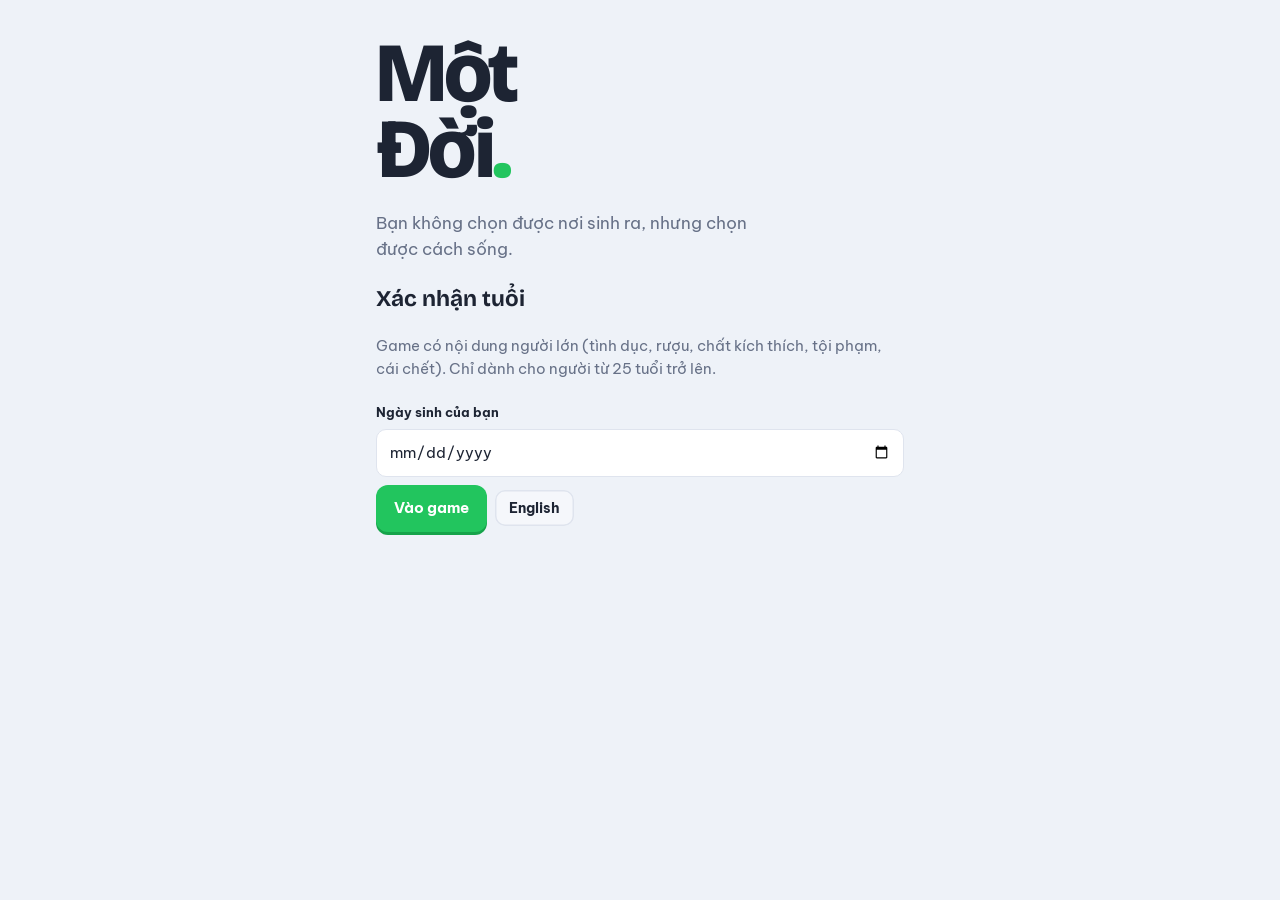
==== commit 10d0ce11: "Sự kiện 25+ tự kích hoạt sau mỗi hành động thân mật (có cài đặt Luôn luôn / Thỉnh thoảng / Tắt) Co-A" ====
--- a/index.html
+++ b/index.html
@@ -355,6 +355,22 @@
 .pcard.sm { width: 64px; height: 90px; } .pcard.sm b { font-size: 26px; } .pcard.sm span { font-size: 20px; }
 .pcard.back { width: 64px; height: 90px; background: repeating-linear-gradient(45deg, #2563eb, #2563eb 6px, #1d4ed8 6px, #1d4ed8 12px); color: #fff; }
 
+/* God Mode: sở thích & giới hạn */
+.kgrp { margin-top: 10px; display: grid; gap: 6px; }
+.kgrp > b { font-size: 13px; color: var(--muted); }
+.krow { display: grid; grid-template-columns: 1fr 132px; gap: 8px; align-items: center; font-size: 13.5px; }
+.krow select { border: 1.5px solid var(--rule); background: var(--sheet); color: inherit; border-radius: 8px; padding: 6px 8px; min-width: 0; width: 100%; }
+.box.funeral { background: var(--soft); }
+
+/* Đợt 4 */
+.choice .ctag { display: inline-block; margin-left: 8px; font-size: 11px; font-weight: 700; color: var(--muted, #64748b); background: color-mix(in srgb, var(--muted, #64748b) 12%, transparent); border-radius: 999px; padding: 1px 8px; vertical-align: middle; }
+.choice .ctag.fit { color: var(--good); background: color-mix(in srgb, var(--good) 15%, transparent); }
+.relmap { display: block; max-width: 420px; margin: 0 auto; }
+.relmap .mnode { cursor: pointer; }
+.relmap .mnode:hover circle, .relmap .mnode:focus circle { stroke-width: 4; }
+.mapkey { display: flex; flex-wrap: wrap; gap: 6px 12px; font-size: 12px; font-weight: 700; }
+.box.diary b { font-size: 15px; }
+
 </style>
 <div id="app"></div>
 <script>
@@ -401,9 +417,10 @@
     needs: 'Yêu cầu', tooYoung: 'Bạn còn quá nhỏ để đi làm. Từ 15 tuổi có thể làm thêm.',
     family: 'Gia đình', love: 'Tình cảm', children: 'Con cái', friends: 'Bạn bè', others: 'Người quen & người cũ',
     closeness: 'Thân thiết', alone: 'Chưa có ai ở đây.',
-    roles: { mother: 'Mẹ', father: 'Bố', sibling: 'Anh chị em', partner: 'Người yêu', spouse: 'Vợ/chồng', child: 'Con', friend: 'Bạn', contact: 'Người quen', ex: 'Người cũ', lover: 'Người tình', bestie: 'Bạn thân', rival: 'Đối thủ', mentor: 'Thầy cô', half: 'Anh chị em cùng cha/mẹ khác', pet: 'Thú cưng', loverPoly: 'Người yêu phụ', coworker: 'Đồng nghiệp', neighbor: 'Hàng xóm' },
+    fu25: 'Sự kiện 25+ sau hành động thân mật', fu25Always: 'Luôn luôn', fu25Some: 'Thỉnh thoảng', fu25Off: 'Tắt', fu25Note: 'Mỗi khi bạn làm một hành động 18+ với ai đó, game bốc ngay một sự kiện 25+ phù hợp từ các gói đang bật.', remotePacks: 'Đã nạp {n} gói từ thư mục packs/ trên GitHub.', remoteErr: 'Một số gói trên GitHub bị lỗi, chưa được nạp:', socStatus: 'Địa vị', personality: 'Tính cách', talent: 'Năng khiếu', hiddenYet: 'chưa lộ diện', loveStyle: 'Kiểu yêu', prorep: 'Danh tiếng nghề', aura: 'Hào quang', legacy: 'Di sản dòng họ', visited: 'Đã đi', hobbies: 'Sở thích', learned: 'Học từ người tình', spendStyle: 'Phong cách tiêu tiền', lifestyle: 'Lối sống', lifestyleNote: 'Ngủ đủ, vận động, bớt rượu và căng thẳng giúp sức khỏe tốt dần mỗi năm.', powerT: 'Quyền lực & địa vị', relMap: 'Bản đồ quan hệ', relMapSub: 'Ai thân với ai, ai đang yêu ai', album: 'Album khoảnh khắc', moments: 'khoảnh khắc', chains: 'Chuỗi đang diễn ra', chainsSub: 'Các câu chuyện còn dang dở, kèm gợi ý', diary: 'Nhật ký đời', diarySub: 'Đời bạn, kể thành truyện', aboutYou: 'Con người bạn', powerYoung: 'Quyền lực là chuyện của người lớn. Hãy lớn đã.', influence: 'Ảnh hưởng', office: 'Chức vụ', termLeft: 'còn {n} năm', approval: 'Tỷ lệ ủng hộ', officeHeld: 'Từng giữ chức', press: 'Báo chí', clan: 'Gia tộc', successor: 'Người kế vị', shadowPower: 'Quyền lực ngầm', exposure: 'Độ lộ diện', frontCos: 'Công ty bình phong', loveNet: 'Mạng lưới tình ái', shadowEnded_exposed: 'Đã bị phơi bày', shadowEnded_handed: 'Đã truyền lại', shadowEnded_retired: 'Đã rút lui', ultraRich: 'Phong cách siêu giàu', masks: 'Mặt nạ xã hội', masksNote: 'Mặt nạ giúp bạn ở từng nơi, nhưng càng nhiều mặt nạ càng mệt.', pawns: 'Quân cờ', pLoyal: 'Trung thành', depend: 'Phụ thuộc', pawnsNone: 'Chưa có quân cờ nào. Mở trang một người lớn để thu phục.', mkLove: 'Tình yêu', mkFamily: 'Gia đình', mkFriend: 'Bạn bè', mkEnemy: 'Đối đầu', mkPawn: 'Quân cờ', mkNpc: 'Họ yêu nhau', mapNote: 'Bấm vào một người để mở trang của họ. Đường càng đậm, càng thân.', albumEmpty: 'Chưa có khoảnh khắc nào. Những chuyến đi, đám cưới, đêm đáng nhớ sẽ được lưu ở đây.', chainsEmpty: 'Hiện chưa có câu chuyện nào dang dở.', voice: 'Giọng nói', npcPartner: 'Người yêu của họ', livesAbroad: 'Đang sống ở', pawnT: 'Quân cờ của bạn', defeatedBy: 'Bị hạ bằng', petPersona: 'Tính cách', marriedInto: 'Kết thông gia với', familyCo: 'Công ty gia đình', taughtYou: 'Đã dạy bạn', journoTag: 'Nhà báo điều tra đang theo dõi bạn', godPower: 'Quyền lực & địa vị', auto: 'Tự động', clanPrestige: 'Uy tín dòng họ', shadowOn: 'Quyền lực ngầm đang hoạt động', councilNow: 'Triệu tập hội đồng bóng tối ngay', godFertility: 'Sinh sản & nối dõi', heirAll: 'Mọi người lớn hợp lệ đều muốn có con với bạn', heirAllNote: 'Chỉ người lớn ngoài gia đình, khác giới, hợp xu hướng, trong độ tuổi sinh nở. Vẫn cần bạn đồng ý từng lần.', maleMax: 'Tuổi sinh sản tối đa của nam', noDecline: 'Không suy giảm theo tuổi', carrierMax: 'Tuổi mang thai tối đa', fertNote: 'Mặc định: nam giảm dần sau 40, người mang thai 18–48.', godGrowth: 'Tính cách & đời sống', talentKnown: 'Đã biết năng khiếu', culture: 'Văn hóa công ty', startupStage: 'Giai đoạn khởi nghiệp', lvShort: 'Cấp', learnAll: 'Học hết mọi điều từ người tình', visitAll: 'Đã đi mọi nơi', godPersonPower: 'Quyền lực & đặc điểm', makePawn: 'Là quân cờ của bạn', pawnVia: 'Bị nắm bằng', contractT: 'Có thỏa thuận nuôi con', pawnLoyal: 'Trung thành', pawnDep: 'Phụ thuộc', inChar: 'đúng chất bạn',
+    roles: { mother: 'Mẹ', father: 'Bố', sibling: 'Anh chị em', partner: 'Người yêu', spouse: 'Vợ/chồng', child: 'Con', friend: 'Bạn', contact: 'Người quen', ex: 'Người cũ', lover: 'Người tình', bestie: 'Bạn thân', rival: 'Đối thủ', mentor: 'Thầy cô', half: 'Anh chị em cùng cha/mẹ khác', pet: 'Thú cưng', loverPoly: 'Người yêu phụ', coworker: 'Đồng nghiệp', neighbor: 'Hàng xóm', boss: 'Sếp', teacher: 'Thầy cô cũ' },
     bigMoment: 'Biến cố lớn', lifeChart: 'Cuộc đời qua từng năm', milestones: 'Dấu mốc',
-    actGroups: { fun: 'Giải trí', shop: 'Mua sắm', life: 'Đời sống', pet: 'Thú cưng', money: 'Tài chính', net: 'Mạng xã hội', kid: 'Vui chơi', teen: 'Học hỏi & rèn luyện', mind: 'Trí óc & cơ thể', night: 'Ăn chơi', love: 'Tình yêu', crime: 'Phạm tội', prison: 'Trại giam' },
+    actGroups: { hobby: 'Sở thích', fun: 'Giải trí', shop: 'Mua sắm', life: 'Đời sống', pet: 'Thú cưng', money: 'Tài chính', net: 'Mạng xã hội', kid: 'Vui chơi', teen: 'Học hỏi & rèn luyện', mind: 'Trí óc & cơ thể', night: 'Ăn chơi', love: 'Tình yêu', adult: 'Người lớn 25+', crime: 'Phạm tội', prison: 'Trại giam' },
     cost: 'Chi phí',
     traitsNone: 'Không có đặc điểm đặc biệt',
     lifeExp: 'Tuổi thọ trung bình', incomeTier: 'Mức thu nhập quốc gia', tiers: { low: 'Thấp', mid: 'Trung bình', high: 'Cao' },
@@ -440,6 +457,9 @@
     mgRace: 'Đua ngựa', mgRaceHelp: 'Chọn mức cược rồi chọn ngựa. Tỷ lệ cược càng cao, ngựa càng khó thắng.', mgPickHorse: 'Chọn ngựa:', mgOdds: 'tỷ lệ', mgBJ: 'Xì dách', mgBJHelp: 'Gần 21 nhất mà không quá 21 thì thắng. Nhà cái rút đến 17.', mgDealer: 'Nhà cái', mgYou: 'Bạn', mgHit: 'Rút', mgStand: 'Dừng', mgInterview: 'Phỏng vấn xin việc', mgExam: 'Luyện thi đại học', examPrep: 'Luyện thi đại học', examPrepSub: 'Làm bài tốt sẽ tăng khả năng đỗ ngành',
     overtime: 'Làm thêm giờ', bossdrinks: 'Đi nhậu với sếp', transfer: 'Xin chuyển phòng ban', leaveWork: 'Xin nghỉ phép', strike: 'Tham gia đình công', whistle: 'Tố cáo sai phạm của sếp', renamePrompt: 'Tên mới của bạn:', loanLeft: 'Nợ vay còn lại', insHealth: 'Có bảo hiểm sức khỏe', insLife: 'Có bảo hiểm nhân thọ',
     godPerson: 'Chỉnh nhân vật này (God Mode)', godPersonSub: 'Thân thiết, ngoại hình, trí tuệ và chỉ số thân mật', godPersonNote: 'Không chỉnh được tuổi. Chỉ số thân mật chỉ áp dụng với người từ 18 tuổi khi bật 25+.', intimateStats: 'Chỉ số thân mật', poly: 'Chấp nhận đa ái', skill: 'Kỹ năng chăn gối', fert: 'Khả năng sinh sản', size: 'Kích cỡ', fidelity: 'Độ chung thủy', jealous: 'Độ ghen',
+    attitude: 'Thái độ với bạn', attitudeTitle: 'Thái độ & độ kiên định', firm: 'Độ kiên định', firmNote: 'Kiên định cao: hay từ chối lời đề nghị. Thấp: dễ đồng ý. Thái độ lãng mạn chỉ dành cho người lớn ngoài gia đình. Giới hạn của nhân vật luôn được tôn trọng.', chem: 'Độ hợp', fire: 'Lửa', libido: 'Ham muốn', flex: 'Dẻo dai', jealNet: 'Ghen với người tình khác', sincere: 'Độ thật lòng', knowsOthers: 'Biết về những người tình khác', favPos: 'Tư thế yêu thích', kinksTitle: 'Sở thích & giới hạn', kWant: 'Muốn thử', kNever: 'Giới hạn', revealAll: 'Cho bạn biết hết', likes: 'Thích', limits: 'Giới hạn', allowance: 'Trợ cấp/năm', privateLife: 'Đời tư', chest: 'Rương bí mật', positions: 'Sổ tay tư thế', tried: 'Điều mới đã thử', charm: 'Đào hoa', loyal: 'Tiếng chung thủy', scandal: 'Tai tiếng', clubCard: 'Thẻ CLB người lớn', ropeDone: 'Đã học shibari', allPos: 'Mở khóa cả 36 tư thế', funeral: 'Tang lễ',
+    harem: 'Hậu cung', haremNone: 'Chưa có', haremLocked: 'Bật nội dung 25+ và từ 18 tuổi để dùng hậu cung.', haremIntro: 'Hậu cung: sống chung với nhiều người yêu dưới một mái nhà. Mỗi người tự quyết có tham gia hay không.', haremNeed: 'Cần ít nhất 2 người lớn đang yêu bạn hoặc có cảm tình với bạn.', membersN: 'người', harmony: 'Hòa hợp', house: 'Nhà', costYear: 'Chi phí/năm', headP: 'Người đứng đầu', structure: 'Cấu trúc', sRank: 'Có ngôi thứ', sEqual: 'Bình đẳng', membersT: 'Thành viên', relations: 'Quan hệ nội bộ', relClose: 'thân nhau', relJealous: 'ghen nhau', reconcile: 'bấm để hòa giải', doAll: 'Làm tất cả', doAllSub: 'Trò chuyện, ôm, chơi với mọi người một lượt', sugarGroup: 'Sugar baby', workplace: 'Nơi làm việc', dyn: 'Kiểu quan hệ', hTrait: 'Tính cách', hRank: 'Ngôi thứ', hfavor: 'Sủng ái', hmood: 'Tâm trạng', hknown: 'Bạn đã biết tính cách', hRelNote: 'Thanh trượt: 0 = ghét nhau, 50 = bình thường, 100 = rất thân.', joinHarem: 'Đưa vào hậu cung', leaveHarem: 'Cho rời hậu cung', term: 'Thời hạn thỏa thuận (năm)', sinKnown: 'Bạn đã biết độ thật lòng', allowPct: 'Trợ cấp (% thu nhập TB/năm)', yacht: 'Có du thuyền', room: 'Phòng bí mật', followersN: 'Người theo dõi', creatorSubs: 'Người đăng ký kênh 18+', clubRep: 'Uy tín hộp đêm', clubStaff: 'Nhân viên hộp đêm', unlockAll: 'Mở khóa tất cả nội dung 25+', unlockAllSub: 'Rương đầy đủ, 36 tư thế, CLB, shibari, du thuyền, phòng bí mật, kênh 18+, hộp đêm', unlockDone: 'Đã mở khóa tất cả.', protectDef: 'Biện pháp mặc định khi lật thẻ', pAlways: 'Luôn dùng', pNever: 'Không dùng', pEach: 'Từng người tự chọn', cungdau: 'Bật cung đấu', worldGod: 'Tài sản & kênh',
+    orient: 'Xu hướng', myOrient: 'Xu hướng của bạn', couples: 'Cặp đôi trong nhà', pairWith: 'Ghép cặp với', pairSt: 'Trạng thái cặp', pairClear: 'Gỡ mọi cặp của người này', dramaGod: 'Xu hướng, hậu cung & khác', poleDone: 'Đã học múa cột', allowPairs: 'Cho phép thành viên yêu nhau', nudeRule: 'Luật nhà "không mặc gì"', jacuzziHave: 'Có bồn tắm lớn', vowedDone: 'Đã làm lễ cam kết', portrait: 'Tranh treo trong nhà', portraitSelf: 'Chân dung bạn', portraitHarem: 'Cả hậu cung', triggerTitle: 'Kích hoạt sự kiện', triggerSub: 'Chọn một kịch bản để nó xảy ra ngay', triggerNote: 'Bấm để kịch bản xảy ra ngay. Nếu thiếu điều kiện, game sẽ cho biết cần gì. Nhân vật cần thiết được tự tạo (luôn là người lớn ngoài gia đình).', triggerFail: 'Không kích hoạt được.', fatedNights: 'Đêm định mệnh', scenarios: 'Kịch bản drama', collection: 'Bộ sưu tập sự kiện', collectionSub: 'Đã gặp bao nhiêu sự kiện, còn gì chưa gặp', eventFreq: 'Tần suất sự kiện', freqLow: 'Ít', freqMid: 'Vừa', freqHigh: 'Nhiều', freqMax: 'Rất nhiều', eventFreqNote: 'Nhiều hơn = nhiều sự kiện mỗi năm và kịch bản lớn được bảo đảm xuất hiện sớm hơn. Sự kiện chưa gặp luôn được ưu tiên.', newspaper: 'Nhật báo', loverMap: 'Người tình khắp năm châu',
     promoteAsk: 'Xin thăng chức', promoteReady: 'Đã đủ năm kinh nghiệm', nextRank: 'Cấp tiếp theo', topRank: 'Bạn đã ở cấp cao nhất của nghề này.', needYears: 'Kinh nghiệm {a}/{b} năm', needPerf: 'Hiệu suất từ {n}', ladder: 'Lộ trình thăng tiến', yrsShort: '{n} năm', entry: 'mới vào', expYears: '{n} năm kinh nghiệm', yearWord: 'năm',
     special: 'Nghề đặc biệt', followers: 'người theo dõi', netHelp: 'Đăng bài để tăng người theo dõi. Từ 10K có thể nhận quảng cáo.', levelOf: 'Bậc {n}/{m}', quitSpecial: 'Rời nghề', ageRange: 'tuổi {a}–{b}', mgMaze: 'Vượt ngục', mgMazeHelp: 'Đưa 🧍 đến 🚪 trước khi hết bước, tránh 👮.', mgMoves: 'Còn {n} bước', mgGiveUp: 'Bỏ cuộc, quay về phòng giam', mgCards: 'Cao hay thấp', mgCardsHelp: 'Đoán lá tiếp theo cao hơn hay thấp hơn. Đúng thì tiền cược nhân đôi, sai là mất hết. Rút tiền bất cứ lúc nào.', mgBet: 'Cược', mgLeave: 'Thôi, về', mgPot: 'Đang có', mgNext: 'Lá tiếp theo sẽ…', mgHi: 'Cao hơn', mgLo: 'Thấp hơn', mgCash: 'Rút tiền', mgQuiz: 'Thi học sinh giỏi', mgQ: 'Câu {n}/{m}',
     goals: 'Mục tiêu đời này', goalDone: 'Hoàn thành mục tiêu!', trophies: 'Thành tựu', graveyard: 'Nghĩa trang', ribbonBook: 'Bộ sưu tập ribbon', newAch: 'Thành tựu mới mở khóa', livesLived: '{n} đời đã sống', noGraves: 'Chưa có ai ở đây. Hãy sống một đời trước đã.', countriesBorn: 'Đã sinh ra ở {n} quốc gia', lockedAch: 'Chưa mở khóa', achCount: '{n}/{m} thành tựu', ribbonCount: '{n}/{m} ribbon', goalsOf: '{n}/3 mục tiêu', goalsTotal: '{n} mục tiêu đã hoàn thành', gen: 'Thế hệ {n}',
@@ -482,9 +502,10 @@
     needs: 'Needs', tooYoung: "You're too young to work. Part-time jobs open at 15.",
     family: 'Family', love: 'Love', children: 'Children', friends: 'Friends', others: 'Acquaintances & exes',
     closeness: 'Closeness', alone: 'Nobody here yet.',
-    roles: { mother: 'Mother', father: 'Father', sibling: 'Sibling', partner: 'Partner', spouse: 'Spouse', child: 'Child', friend: 'Friend', contact: 'Acquaintance', ex: 'Ex', lover: 'Lover', bestie: 'Best friend', rival: 'Rival', mentor: 'Mentor', half: 'Half-sibling', pet: 'Pet', loverPoly: 'Secondary partner', coworker: 'Coworker', neighbor: 'Neighbour' },
+    fu25: '25+ event after intimate actions', fu25Always: 'Always', fu25Some: 'Sometimes', fu25Off: 'Off', fu25Note: 'Whenever you do an 18+ action with someone, the game immediately draws a matching 25+ event from your enabled packs.', remotePacks: 'Loaded {n} pack(s) from the packs/ folder on GitHub.', remoteErr: 'Some packs on GitHub have errors and were not loaded:', socStatus: 'Social status', personality: 'Personality', talent: 'Talent', hiddenYet: 'not yet discovered', loveStyle: 'Love style', prorep: 'Professional reputation', aura: 'Aura', legacy: 'Family legacy', visited: 'Visited', hobbies: 'Hobbies', learned: 'Learned from lovers', spendStyle: 'Spending style', lifestyle: 'Lifestyle', lifestyleNote: 'Good sleep, movement, less drinking and stress improve your health a little every year.', powerT: 'Power & status', relMap: 'Relationship map', relMapSub: 'Who is close to whom, who loves whom', album: 'Moments album', moments: 'moments', chains: 'Ongoing stories', chainsSub: 'Unfinished storylines, with hints', diary: 'Life diary', diarySub: 'Your life, told as a story', aboutYou: 'Who you are', powerYoung: 'Power is a grown-up game. Grow up first.', influence: 'Influence', office: 'Office', termLeft: '{n} years left', approval: 'Approval', officeHeld: 'Highest office held', press: 'Media', clan: 'House', successor: 'Successor', shadowPower: 'Shadow power', exposure: 'Exposure', frontCos: 'Front companies', loveNet: 'Romantic network', shadowEnded_exposed: 'Exposed', shadowEnded_handed: 'Handed down', shadowEnded_retired: 'Retired', ultraRich: 'Ultra-rich lifestyle', masks: 'Social masks', masksNote: 'Masks help in each world, but the more you wear, the more tired you get.', pawns: 'Pawns', pLoyal: 'Loyalty', depend: 'Dependence', pawnsNone: "No pawns yet. Open an adult's page to recruit them.", mkLove: 'Love', mkFamily: 'Family', mkFriend: 'Friends', mkEnemy: 'Enemies', mkPawn: 'Pawns', mkNpc: "They're a couple", mapNote: 'Tap someone to open their page. Thicker lines mean closer bonds.', albumEmpty: 'No moments yet. Trips, weddings and unforgettable nights will be kept here.', chainsEmpty: 'No unfinished stories right now.', voice: 'Voice', npcPartner: 'Their partner', livesAbroad: 'Lives in', pawnT: 'Your pawn', defeatedBy: 'Brought down by', petPersona: 'Personality', marriedInto: 'Married into', familyCo: 'Family company', taughtYou: 'Taught you', journoTag: 'An investigative journalist is following you', godPower: 'Power & status', auto: 'Automatic', clanPrestige: 'Family prestige', shadowOn: 'Shadow power active', councilNow: 'Convene the shadow council now', godFertility: 'Fertility & heirs', heirAll: 'Every eligible adult wants a child with you', heirAllNote: 'Only adults outside the family, of the other sex, orientation-compatible and of childbearing age. You still say yes each time.', maleMax: 'Max male fertility age', noDecline: 'No decline with age', carrierMax: 'Max pregnancy age', fertNote: 'Default: male fertility declines after 40; pregnancy 18–48.', godGrowth: 'Personality & daily life', talentKnown: 'Talent discovered', culture: 'Company culture', startupStage: 'Startup stage', lvShort: 'Lv', learnAll: 'Learned everything lovers can teach', visitAll: 'Visited everywhere', godPersonPower: 'Power & traits', makePawn: 'Is your pawn', pawnVia: 'Held by', contractT: 'Has a co-parenting agreement', pawnLoyal: 'Loyalty', pawnDep: 'Dependence', inChar: 'so you',
+    roles: { mother: 'Mother', father: 'Father', sibling: 'Sibling', partner: 'Partner', spouse: 'Spouse', child: 'Child', friend: 'Friend', contact: 'Acquaintance', ex: 'Ex', lover: 'Lover', bestie: 'Best friend', rival: 'Rival', mentor: 'Mentor', half: 'Half-sibling', pet: 'Pet', loverPoly: 'Secondary partner', coworker: 'Coworker', neighbor: 'Neighbour', boss: 'Boss', teacher: 'Old teacher' },
     bigMoment: 'Big moment', lifeChart: 'Your life, year by year', milestones: 'Milestones',
-    actGroups: { fun: 'Fun', shop: 'Shopping', life: 'Lifestyle', pet: 'Pets', money: 'Finance', net: 'Social media', kid: 'Play', teen: 'Learning & training', mind: 'Mind & body', night: 'Nightlife', love: 'Love', crime: 'Crime', prison: 'Prison' },
+    actGroups: { hobby: 'Hobbies', fun: 'Fun', shop: 'Shopping', life: 'Lifestyle', pet: 'Pets', money: 'Finance', net: 'Social media', kid: 'Play', teen: 'Learning & training', mind: 'Mind & body', night: 'Nightlife', love: 'Love', adult: 'Grown-ups 25+', crime: 'Crime', prison: 'Prison' },
     cost: 'Cost',
     traitsNone: 'No special traits',
     lifeExp: 'Life expectancy', incomeTier: 'National income level', tiers: { low: 'Low', mid: 'Middle', high: 'High' },
@@ -521,6 +542,9 @@
     mgRace: 'Horse racing', mgRaceHelp: 'Pick a stake, then a horse. Higher odds mean a less likely winner.', mgPickHorse: 'Pick a horse:', mgOdds: 'odds', mgBJ: 'Blackjack', mgBJHelp: 'Get closest to 21 without going over. The dealer draws to 17.', mgDealer: 'Dealer', mgYou: 'You', mgHit: 'Hit', mgStand: 'Stand', mgInterview: 'Job interview', mgExam: 'Entrance exam practice', examPrep: 'Practise for entrance exams', examPrepSub: 'Doing well raises your admission chances',
     overtime: 'Work overtime', bossdrinks: 'Drinks with the boss', transfer: 'Ask for a transfer', leaveWork: 'Take leave', strike: 'Join a strike', whistle: 'Report your boss', renamePrompt: 'Your new first name:', loanLeft: 'Loan balance', insHealth: 'Health insurance', insLife: 'Life insurance',
     godPerson: 'Edit this person (God Mode)', godPersonSub: 'Closeness, looks, smarts and intimate stats', godPersonNote: 'Age cannot be changed. Intimate stats only apply to adults 18+ with 25+ content on.', intimateStats: 'Intimate stats', poly: 'Open to polyamory', skill: 'Bedroom skill', fert: 'Fertility', size: 'Size', fidelity: 'Fidelity', jealous: 'Jealousy',
+    attitude: 'Attitude to you', attitudeTitle: 'Attitude & firmness', firm: 'Firmness', firmNote: 'High firmness: often says no. Low: tends to agree. Romantic attitudes are only for adults outside the family. A character\'s hard limits are always respected.', chem: 'Chemistry', fire: 'Spark', libido: 'Libido', flex: 'Flexibility', jealNet: 'Jealous of other lovers', sincere: 'Sincerity', knowsOthers: 'Knows about your other lovers', favPos: 'Favourite position', kinksTitle: 'Desires & limits', kWant: 'Wants', kNever: 'Limit', revealAll: 'Reveal everything to you', likes: 'Into', limits: 'Limits', allowance: 'Allowance/yr', privateLife: 'Private life', chest: 'Secret chest', positions: 'Positions handbook', tried: 'New things tried', charm: 'Charm', loyal: 'Loyalty rep', scandal: 'Scandal', clubCard: 'Adult club card', ropeDone: 'Learned shibari', allPos: 'Unlock all 36 positions', funeral: 'Funeral',
+    harem: 'Harem', haremNone: 'None yet', haremLocked: 'Turn on 25+ content and be 18+ to use the harem.', haremIntro: 'A harem: several partners under one roof. Each person decides for themselves whether to join.', haremNeed: 'You need at least 2 adults who are with you or into you.', membersN: 'people', harmony: 'Harmony', house: 'House', costYear: 'Cost/year', headP: 'Head consort', structure: 'Structure', sRank: 'Ranked', sEqual: 'Equals', membersT: 'Members', relations: 'Inner circle', relClose: 'close', relJealous: 'jealous of each other', reconcile: 'tap to reconcile', doAll: 'Do everything', doAllSub: 'Chat, hug and spend time with everyone once', sugarGroup: 'Sugar babies', workplace: 'Workplace', dyn: 'Relationship style', hTrait: 'Personality', hRank: 'Rank', hfavor: 'Favour', hmood: 'Mood', hknown: 'You know their personality', hRelNote: 'Slider: 0 = enemies, 50 = neutral, 100 = very close.', joinHarem: 'Add to the harem', leaveHarem: 'Release from the harem', term: 'Arrangement term (years)', sinKnown: 'You know their sincerity', allowPct: 'Allowance (% of avg income/yr)', yacht: 'Owns a yacht', room: 'Secret room', followersN: 'Followers', creatorSubs: '18+ channel subscribers', clubRep: 'Club reputation', clubStaff: 'Club staff', unlockAll: 'Unlock all 25+ content', unlockAllSub: 'Full chest, all 36 positions, club, shibari, yacht, secret room, 18+ channel, nightclub', unlockDone: 'Everything unlocked.', protectDef: 'Default protection for card flips', pAlways: 'Always', pNever: 'Never', pEach: 'Each decides', cungdau: 'Palace intrigue on', worldGod: 'Assets & channels',
+    orient: 'Orientation', myOrient: 'Your orientation', couples: 'Couples in the house', pairWith: 'Pair with', pairSt: 'Couple status', pairClear: 'Remove all their couples', dramaGod: 'Orientation, harem & more', poleDone: 'Learned pole dancing', allowPairs: 'Allow members to fall for each other', nudeRule: 'No-clothes house rule', jacuzziHave: 'Has a hot tub', vowedDone: 'Commitment ceremony done', portrait: 'Portrait in the house', portraitSelf: 'Portrait of you', portraitHarem: 'The whole harem', triggerTitle: 'Trigger an event', triggerSub: 'Pick a scenario to make it happen now', triggerNote: 'Tap to make a scenario happen now. If something is missing, the game tells you what. Any characters needed are created automatically (always adults outside the family).', triggerFail: 'Could not trigger that.', fatedNights: 'Fated nights', scenarios: 'Drama scenarios', collection: 'Event collection', collectionSub: 'What you have seen and what is still out there', eventFreq: 'Event frequency', freqLow: 'Low', freqMid: 'Normal', freqHigh: 'High', freqMax: 'Very high', eventFreqNote: 'Higher = more events per year and big scenarios are guaranteed sooner. Unseen events always get priority.', newspaper: 'Yearly paper', loverMap: 'Lovers around the world',
     promoteAsk: 'Ask for a promotion', promoteReady: 'Enough experience now', nextRank: 'Next level', topRank: "You're at the top of this career.", needYears: 'Experience {a}/{b} yrs', needPerf: 'Performance {n}+', ladder: 'Career ladder', yrsShort: '{n} yrs', entry: 'entry', expYears: '{n} yrs experience', yearWord: 'yr',
     special: 'Special career', followers: 'followers', netHelp: 'Post to grow followers. At 10K, brands will pay you.', levelOf: 'Level {n}/{m}', quitSpecial: 'Leave this career', ageRange: 'age {a}–{b}', mgMaze: 'Prison break', mgMazeHelp: 'Get 🧍 to 🚪 before you run out of moves. Avoid 👮.', mgMoves: '{n} moves left', mgGiveUp: 'Give up and go back to your cell', mgCards: 'Higher or lower', mgCardsHelp: 'Guess if the next card is higher or lower. Right doubles your pot, wrong loses it all. Cash out any time.', mgBet: 'Bet', mgLeave: 'Walk away', mgPot: 'Pot', mgNext: 'The next card will be…', mgHi: 'Higher', mgLo: 'Lower', mgCash: 'Cash out', mgQuiz: 'Academic olympiad', mgQ: 'Question {n}/{m}',
     goals: 'Goals for this life', goalDone: 'Goal complete!', trophies: 'Achievements', graveyard: 'Graveyard', ribbonBook: 'Ribbon collection', newAch: 'New achievements unlocked', livesLived: '{n} lives lived', noGraves: 'Nobody here yet. Live a life first.', countriesBorn: 'Born in {n} countries', lockedAch: 'Locked', achCount: '{n}/{m} achievements', ribbonCount: '{n}/{m} ribbons', goalsOf: '{n}/3 goals', goalsTotal: '{n} goals completed', gen: 'Generation {n}',
@@ -747,7 +771,22 @@
 }
 const uid = (s) => Math.floor(rand(s) * 1e9).toString(36);
 
-return { L, clamp, rand, chance, randint, pick, weighted, uid };
+/** Tần suất sự kiện (mục 190): phân bố số sự kiện gói mỗi năm, hệ số sự kiện hệ thống, giới hạn mỗi năm, số năm bảo đảm. */
+const FREQ = {
+  low: { n: [20, 60, 20, 0, 0], m: 0.6, cap: 1, g: 25 },
+  mid: { n: [6, 54, 40, 0, 0], m: 1, cap: 2, g: 15 },
+  high: { n: [0, 30, 50, 20, 0], m: 1.8, cap: 2, g: 8 },
+  max: { n: [0, 0, 40, 40, 20], m: 3, cap: 3, g: 4 },
+};
+const freqOf = (st) => FREQ[st?.eventFreq] || FREQ.mid;
+/** Ghi nhận đã gặp một sự kiện (tính trên mọi đời, lưu trong cài đặt). */
+function markSeen(st, uid) {
+  if (!st || !uid) return;
+  st.seen ||= [];
+  if (!st.seen.includes(uid)) st.seen.push(uid);
+}
+
+return { L, clamp, rand, chance, randint, pick, weighted, uid, FREQ, freqOf, markSeen };
 };
 __defs["src/engine/life.js"] = () => {
 // Tạo nhân vật và các hàm về con người trong đời.
@@ -779,8 +818,10 @@
 function randomPerson(s, life, { role, gender, age, last, closeness = 60 }) {
   const pool = NAMES[country(life).region];
   const g = gender ?? (chance(s, 0.5) ? 'male' : 'female');
+  let id = uid(s);
+  while ((life.people || []).some((q) => q.id === id)) id = uid(s);
   const p = {
-    id: uid(s),
+    id,
     role,
     gender: g,
     first: pick(s, g === 'male' ? pool.m : pool.f),
@@ -924,6 +965,7 @@
       { text: wealthLine(wealth) },
     ],
   });
+  life.rng = s.rng; // tiếp nối dòng số ngẫu nhiên, tránh trùng id với người nhà
   return life;
 }
 
@@ -950,8 +992,10 @@
   (life.miles = life.miles || []).push({ age: life.age, text, tone });
 }
 
+const INTIMATE_TICK = new Set(['recent_intimate', 'ons_happened', 'uni_intimate', 'uni_ons']);
 function setFlag(life, f) {
   life.flags[f] = life.age;
+  if (INTIMATE_TICK.has(f)) life.ixTick = (life.ixTick || 0) + 1;
 }
 function clearFlag(life, f) {
   delete life.flags[f];
@@ -1003,7 +1047,7 @@
   syncAffair(life);
 }
 /** Ai có thể quyến rũ: người lớn ngoài gia đình. Không bao giờ có bố mẹ, anh chị em, con cái, thú cưng hay người dưới 18. */
-const SEDUCIBLE = ['friend', 'bestie', 'contact', 'ex', 'rival', 'mentor', 'coworker', 'neighbor'];
+const SEDUCIBLE = ['friend', 'bestie', 'contact', 'ex', 'rival', 'mentor', 'coworker', 'neighbor', 'boss'];
 const canSeduce = (life, p) => p.alive && life.age >= 18 && p.age >= 18 && SEDUCIBLE.includes(p.role);
 
 return { rand, STAT_KEYS, HIDDEN_KEYS, WEALTH, TRAITS, country, tier, unit, fullName, personName, randomPerson, enrichAdult, partnerGender, people, partner, spouse, byId, createLife, wealthLine, addLog, milestone, setFlag, clearFlag, readStat, adjustRel, lovers, polyOk, syncAffair, makeLover, endLover, endAllLovers, SEDUCIBLE, canSeduce };
@@ -1307,6 +1351,8 @@
       if (!Array.isArray(v) || v.some((x) => !EDU_STAGES.includes(x))) errors.push(`${where}: eduStage phải là mảng trong ${EDU_STAGES.join(', ')}`);
     } else if (k === 'major') {
       if (!Array.isArray(v) || v.some((x) => !MAJOR_IDS.includes(x))) errors.push(`${where}: major phải là mảng trong ${MAJOR_IDS.join(', ')}`);
+    } else if (k === 'country') {
+      if (!Array.isArray(v) || v.some((x) => typeof x !== 'string' || x.length !== 2)) errors.push(`${where}: country phải là mảng mã nước 2 chữ`);
     } else if (k === 'flags' || k === 'notFlags') {
       if (!Array.isArray(v)) errors.push(`${where}: ${k} phải là mảng`);
     } else {
@@ -1908,13 +1954,44 @@
 
 return { people, pick, PHASES, ASSETS, HOMES, CARS, INDUSTRIES, MORTGAGE_RATE, initEconomy, savingsRate, holdingValue, portfolioValue, homesValue, carsValue, netWorth, livesInOwnHome, economyYear, invest, divest, homePrice, buyHome, sellHome, toggleRent, buyCar, sellCar, bizCapital, startBiz, bizAction };
 };
+__defs["src/engine/fertility.js"] = () => {
+// Mục 343: khả năng sinh sản theo tuổi. Nam: đỉnh 20–40, giảm dần sau 40, rất thấp sau 90.
+// Người mang thai mặc định 18–48 tuổi; God Mode nâng tối đa 55.
+const { clamp } = __req("src/engine/util.js");
+
+const MALE_UNLIMITED = 121;
+function fcfg(life) {
+  if (!life.fcfg) life.fcfg = { maleMax: MALE_UNLIMITED, noDecline: false, carrierMax: 48 };
+  return life.fcfg;
+}
+/** Hệ số theo tuổi của nam (0..1), có tính Sức khỏe và chỉ số sinh sản. */
+function maleFactor(life, age, fert = 70, health = 60) {
+  const c = fcfg(life);
+  if (age < 18) return 0;
+  if (c.maleMax < MALE_UNLIMITED && age > c.maleMax) return 0;
+  let f = c.noDecline ? 1 : age <= 40 ? 1 : age <= 50 ? 0.85 : age <= 60 ? 0.65 : age <= 70 ? 0.42 : age <= 80 ? 0.22 : age <= 90 ? 0.08 : 0.025;
+  // Sức khỏe tốt và sinh lực cao làm đường cong thoải hơn
+  f += (1 - f) * clamp((fert - 70) / 100 + (health - 60) / 200, 0, 0.5);
+  return clamp(f, 0, 1);
+}
+/** Hệ số theo tuổi của người mang thai. */
+function carrierFactor(life, age) {
+  const c = fcfg(life);
+  if (age < 18 || age > c.carrierMax) return 0;
+  return age > 50 ? 0.06 : age > 44 ? 0.15 : age > 40 ? 0.35 : age > 35 ? 0.7 : 1;
+}
+function canCarry(life, age) { return carrierFactor(life, age) > 0; }
+
+return { MALE_UNLIMITED, fcfg, maleFactor, carrierFactor, canCarry };
+};
 __defs["src/engine/events.js"] = () => {
 // Sự kiện: lọc theo điều kiện, áp dụng kết quả, và các sự kiện hệ thống (mang thai, ngoại tình bị lộ, sau tốt nghiệp...).
-const { L, clamp, rand, chance, randint, pick, weighted } = __req("src/engine/util.js");
+const { L, clamp, rand, chance, randint, pick, weighted, freqOf } = __req("src/engine/util.js");
 const { STATS } = __req("src/engine/validate.js");
 const { portfolioValue } = __req("src/engine/economy.js");
 const { majorEvent, tradeEvent } = __req("src/engine/school.js");
 const { illnessById } = __req("src/data/illness.js");
+const { maleFactor, carrierFactor } = __req("src/engine/fertility.js");
 const { country, tier, unit, partner, spouse, people, byId, randomPerson, partnerGender, personName, addLog, setFlag, clearFlag, readStat, adjustRel, milestone, lovers, polyOk, makeLover, endLover, endAllLovers, syncAffair } = __req("src/engine/life.js");
 
 // Cờ tạm thời: hết hạn sau số năm này nếu không sự kiện nào xóa.
@@ -1951,6 +2028,7 @@
   };
   for (const k of Object.keys(bools)) if (k in r && r[k] !== bools[k]) return false;
   if (r.incomeTier && !r.incomeTier.includes(tier(life))) return false;
+  if (r.country && !r.country.includes(life.country)) return false;
   if (r.eduStage && !r.eduStage.includes(life.edu.stage)) return false;
   if (r.lovers != null && lovers(life).length < r.lovers) return false;
   if (r.job && !(life.job && r.job.includes(life.job.id))) return false;
@@ -1983,11 +2061,15 @@
   const perPack = {};
   for (const e of pool) perPack[e.pack] = (perPack[e.pack] || 0) + e.weight;
   const w = (e) => (e.weight / perPack[e.pack]) * Math.sqrt(perPack[e.pack]) * (settings.packWeight?.[e.pack] ?? 1) * (e.big ? 0.22 : 1);
-  const n = weighted(life, [0, 1, 2], (k) => [6, 54, 40][k]);
+  const F = freqOf(settings);
+  const seen = new Set(settings.seen || []);
+  const w0 = w;
+  const w2 = (e) => w0(e) * (seen.has(e.uid) ? 1 : 3);
+  const n = weighted(life, [0, 1, 2, 3, 4], (k) => F.n[k]);
   const out = [];
   const left = [...pool];
   for (let i = 0; i < n && left.length; i++) {
-    const e = weighted(life, left, w);
+    const e = weighted(life, left, w2);
     out.push(e.uid);
     left.splice(left.indexOf(e), 1);
   }
@@ -2016,15 +2098,25 @@
   return p;
 }
 
-/** Thụ thai: cần một nam một nữ, người mang thai dưới 48 tuổi. Chưa báo tin cho đến năm sau. */
+/**
+ * Thụ thai: cần một nam một nữ. Người mang thai 18–48 tuổi (God Mode tới 55), nam theo đường cong tuổi.
+ * Khi người chơi không mang thai, nhiều người có thể mang thai con của bạn cùng lúc (life.pregs).
+ */
 function tryConceive(life, other, p) {
-  if (!other || life.pregnancy || other.gender === life.gender) return false;
-  const carrierAge = life.gender === 'female' ? life.age : other.age;
-  if (carrierAge > 48 || carrierAge < 18) return false;
-  const ageFactor = carrierAge > 40 ? 0.35 : carrierAge > 35 ? 0.7 : 1;
+  if (!other || other.gender === life.gender || !other.alive) return false;
+  const selfCarrier = life.gender === 'female';
+  const carrierAge = selfCarrier ? life.age : other.age;
+  const cf = carrierFactor(life, carrierAge);
+  if (!cf) return false;
+  const mf = selfCarrier ? maleFactor(life, other.age, other.fert ?? 70, 60) : maleFactor(life, life.age, life.fert ?? 70, life.stats.health);
+  if (!mf) return false;
+  if (selfCarrier) { if (life.pregnancy) return false; }
+  else if ((life.pregnancy && life.pregnancy.otherId === other.id) || (life.pregs || []).some((x) => x.otherId === other.id)) return false;
   const fert = clamp(((life.fert ?? 70) / 70) * ((other.fert ?? 70) / 70), 0.05, 2);
-  if (!chance(life, clamp(p * ageFactor * fert, 0, 0.95))) return false;
-  life.pregnancy = { carrier: life.gender === 'female' ? 'self' : 'other', otherId: other.id, age: life.age };
+  if (!chance(life, clamp(p * cf * mf * fert, 0, 0.95))) return false;
+  const rec = { carrier: selfCarrier ? 'self' : 'other', otherId: other.id, age: life.age };
+  if (!life.pregnancy) life.pregnancy = rec;
+  else (life.pregs ||= []).push(rec);
   return true;
 }
 
@@ -2520,7 +2612,7 @@
   return null;
 }
 
-return { SPECIALS, canJoin, specialAction, specialYear, followersText, socialAction };
+return { SPECIALS, canJoin, specialAction, specialYear, followersText, gainFollowers, socialAction };
 };
 __defs["src/engine/extras.js"] = () => {
 // Hành động mở rộng: hoạt động mới, thú cưng, hành động với từng người, công việc, vay mượn và bảo hiểm.
@@ -3041,6 +3133,1140 @@
 
 return { CRIMES, inPrison, commitCrime, prisonAction, prisonYear, emigrationOdds, emigrationCost, emigrate, createCoborns, cobornName, cobornYear, buildCrimeSys, applyCrimeSys };
 };
+__defs["src/engine/intimacy.js"] = () => {
+// Nội dung thân mật 25+ (bản duyệt 29 mục), thái độ của nhân vật với bạn, độ kiên định, và tương tác cho mọi người.
+// Luật cứng: mọi cảnh tình cảm/tình dục chỉ giữa người từ 18 tuổi, không bao giờ với gia đình hay thú cưng,
+// luôn có đồng thuận; "giới hạn" của nhân vật không bao giờ bị phá, dù độ kiên định thấp đến đâu.
+const { L, clamp, rand, chance, randint, pick, FREQ } = __req("src/engine/util.js");
+const { country, unit, partner, people, byId, randomPerson, partnerGender, personName, addLog, setFlag, lovers, polyOk, makeLover, endLover, syncAffair } = __req("src/engine/life.js");
+const { applyEffects, tryConceive, protectChance } = __req("src/engine/events.js");
+
+const res = (text, changes = [], tone) => ({ text, changes, tone });
+const nm = (life, p) => personName(life, p);
+const u = (life, n) => n * unit(life);
+const fx = (life, e) => applyEffects(life, e);
+const oc = (text, effects = {}, run, next, ch = 1) => ({ chance: ch, text, effects, run, next });
+const modal = (uid, text, choices) => ({ event: { uid, text, choices } });
+const sev = (uid, text, choices) => ({ uid, sys: true, text, choices });
+
+const FAMILY = ['mother', 'father', 'sibling', 'half', 'child', 'pet'];
+const ROM = ['partner', 'spouse', 'lover'];
+/** Không bao giờ có tình cảm: gia đình, thú cưng, và thầy cô cũ (người quen từ khi bạn còn nhỏ). */
+const NOROM = [...FAMILY, 'teacher'];
+/** Cặp người lớn hợp lệ cho mọi nội dung tình cảm: cả hai ≥ 18, không phải gia đình. */
+const adultOK = (life, p) => !!p && p.alive && life.age >= 18 && p.age >= 18 && !NOROM.includes(p.role);
+const on = (st, life) => !!(st && st.adult25 && life.age >= 18);
+
+function seedOf(str) { let h = 2166136261; for (const c of String(str)) h = Math.imul(h ^ c.charCodeAt(0), 16777619); return h >>> 0; }
+
+// ───────── Thái độ với nhân vật chính ─────────
+const ATT = {
+  hate: { em: '😡', name: L('Ghét bạn', 'Hates you') },
+  rival: { em: '⚔️', name: L('Đối thủ', 'Rival') },
+  neutral: { em: '😐', name: L('Bình thường', 'Neutral') },
+  friendly: { em: '😊', name: L('Quý mến', 'Fond of you') },
+  crush: { em: '🙈', name: L('Yêu thầm', 'Secret crush'), rom: true },
+  like: { em: '😍', name: L('Thích công khai', 'Openly into you'), rom: true },
+  affair: { em: '😈', name: L('Muốn ngoại tình với bạn', 'Wants an affair with you'), rom: true },
+  heir: { em: '👶', name: L('Muốn có con với bạn', 'Wants a child with you'), rom: true, heir: true },
+};
+// ───────── Xu hướng tính dục (mục 90) ─────────
+const ORIENT = {
+  straight: { em: '⚤', name: L('Thích khác giới', 'Into the opposite sex') },
+  gay: { em: '🌈', name: L('Thích cùng giới', 'Into the same sex') },
+  bi: { em: '💗', name: L('Thích cả hai', 'Into both') },
+  ace: { em: '🤍', name: L('Ít hứng thú tình dục', 'Asexual') },
+};
+const likesG = (o, self, other) => o === 'bi' || (o === 'straight' && self !== other) || (o === 'gay' && self === other);
+/** Xu hướng của một nhân vật: cố định theo id cho tới khi God Mode chỉnh. Người đang yêu bạn luôn hợp với bạn. */
+function orientOf(life, p) {
+  if (!p.orient) {
+    const r = (seedOf(p.id + ':o') % 1000) / 1000;
+    p.orient = r < 0.78 ? 'straight' : r < 0.9 ? 'bi' : r < 0.97 ? 'gay' : 'ace';
+    if (ROM.includes(p.role) && !likesG(p.orient, p.gender, life.gender)) p.orient = 'bi';
+  }
+  return p.orient;
+}
+const likes = (life, p, gender) => likesG(orientOf(life, p), p.gender, gender);
+const attOf = (p) => p.att || (p.role === 'rival' ? 'rival' : ROM.includes(p.role) ? 'like' : 'neutral');
+/** Thái độ được phép: thái độ lãng mạn chỉ dành cho người lớn ngoài gia đình. */
+const attOptions = (life, p) => Object.keys(ATT).filter((k) => (!ATT[k].rom || (p.alive && p.age >= 18 && !NOROM.includes(p.role))) && (!ATT[k].heir || heirOK(life, p)));
+/** Mục 342: chỉ người lớn ngoài gia đình, khác giới, hợp xu hướng, người mang thai trong độ tuổi sinh nở. */
+function heirOK(life, p) {
+  if (!p || !p.alive || p.age < 18 || life.age < 18 || NOROM.includes(p.role) || p.gender === life.gender) return false;
+  if (!likes(life, p, life.gender)) return false;
+  const carrier = p.gender === 'female' ? p.age : life.age;
+  return carrier >= 18 && carrier <= (life.fcfg?.carrierMax ?? 48);
+}
+function setAtt(life, p, k) {
+  if (!ATT[k] || !attOptions(life, p).includes(k)) return false;
+  p.att = k;
+  return true;
+}
+
+// ───────── Hồ sơ thân mật (tạo theo id, không đụng RNG của đời) ─────────
+const K = (id, grp, vi, en, sv, se, item, risk) => ({ id, grp, name: L(vi, en), scene: [sv, se], item, risk });
+const KINKS = [
+  K('toy', 'basic', 'Đồ chơi người lớn', 'Adult toys', '{n} mở hộp quà bạn đưa, nhướng mày, rồi với tay tắt đèn.', '{n} opens the box you hand them, raises an eyebrow, and reaches for the light.', 'toys'),
+  K('lead', 'basic', 'Dẫn dắt và nghe lời', 'Lead and follow', 'Tối nay một người ra lệnh, người kia nghe theo. Luật đã thống nhất từ trước, từ an toàn cũng vậy.', 'Tonight one of you gives the orders and the other follows. Rules agreed beforehand, safe word too.'),
+  K('feet', 'fetish', 'Chân và giày cao gót', 'Feet and heels', 'Bạn dành cả buổi tối chiều chuộng đôi chân của {n}. Họ không ngờ mình thích đến vậy.', 'You spend the evening pampering {n}\'s feet. They had no idea they\'d love it this much.'),
+  K('lingerie', 'fetish', 'Nội y và tất lưới', 'Lingerie and fishnets', '{n} bước ra trong bộ đồ ren bạn mua. Bữa tối nguội dần trên bàn.', '{n} steps out in the lace you bought. Dinner goes cold on the table.', 'lingerie'),
+  K('leather', 'fetish', 'Da và latex', 'Leather and latex', 'Tiếng da sột soạt trong bóng tối. {n} trông như một người hoàn toàn khác.', 'Leather creaks in the dark. {n} looks like a different person.', 'leather'),
+  K('uniform', 'fetish', 'Đồng phục người lớn', 'Grown-up uniforms', 'Một bộ đồng phục, một vai diễn, và {n} nhập vai nghiêm túc đến mức bạn bật cười trước.', 'A uniform, a role, and {n} plays it so seriously you crack first.', 'uniform'),
+  K('blindfold', 'sense', 'Bịt mắt và tai nghe', 'Blindfold and headphones', 'Bịt mắt, đeo tai nghe. {n} chỉ còn cảm nhận được bạn.', 'Blindfold on, headphones in. {n} can only feel you.', 'blindfold'),
+  K('candle', 'sense', 'Nóng lạnh với nến massage', 'Hot and cold, massage candles', 'Nến massage tan chảy, ấm rồi mát. {n} thở ra thật dài.', 'Massage wax melts, warm then cool. {n} lets out a long breath.', 'candles', 'candle'),
+  K('tickle', 'sense', 'Cù và trêu chọc', 'Tickling', 'Bắt đầu là trêu chọc, kết thúc là cả hai cười lăn và quên mất định làm gì.', 'It starts as teasing and ends with you both in stitches, forgetting what you were doing.'),
+  K('food', 'sense', 'Đồ ăn', 'Food play', 'Một hộp kem, ít dâu tây và rất nhiều sáng tạo. Ga giường thì phải giặt.', 'A tub of ice cream, some strawberries and a lot of creativity. The sheets need washing.'),
+  K('silk', 'sense', 'Dây lụa', 'Silk ties', 'Dải lụa buộc hờ quanh cổ tay. {n} biết chỉ cần một từ là mọi thứ dừng lại.', 'Silk loosely around the wrists. {n} knows one word stops everything.', 'silk'),
+  K('spank', 'power', 'Phát yêu nhẹ', 'Light spanking', 'Vài cái phát nhẹ, tiếng cười khúc khích, rồi {n} quay lại: "Nữa."', 'A few light smacks, a giggle, then {n} looks back: "Again."'),
+  K('worship', 'power', 'Tôn thờ cơ thể', 'Body worship', 'Bạn đối xử với {n} như một tác phẩm nghệ thuật, từng chút một.', 'You treat {n} like a work of art, inch by inch.'),
+  K('hotwife', 'power', 'Chia sẻ có đồng thuận', 'Consensual sharing', 'Theo thỏa thuận của hai người, {n} đi chơi với một người khác rồi về kể cho bạn nghe. Cả hai đều thích điều đó.', 'As you both agreed, {n} goes out with someone else and comes home to tell you all about it. You both love it.'),
+  K('findom', 'power', 'Thống trị bằng ví tiền', 'Findom', '{n} thích được bạn chi tiền, còn bạn thích cảm giác "phục vụ" bằng ví của mình.', '{n} loves being spent on, and you love serving with your wallet.'),
+  K('collar', 'power', 'Vòng cổ kỷ niệm', 'Keepsake collar', 'Một chiếc vòng cổ nhỏ khắc tên. {n} đeo nó như bí mật chỉ hai người hiểu.', 'A small engraved collar. {n} wears it like a secret only you two share.', 'collar'),
+  K('roleplay', 'play', 'Nhập vai', 'Roleplay', 'Tối nay hai người là người lạ gặp nhau ở quầy bar khách sạn. Không ai phá vai.', 'Tonight you\'re strangers meeting at a hotel bar. Nobody breaks character.'),
+  K('cosplay', 'play', 'Cosplay', 'Cosplay', 'Trang phục nhân vật yêu thích, tóc giả lệch một bên. Vẫn hiệu quả bất ngờ.', 'Favourite character costumes, wig slightly askew. Surprisingly effective.', 'costume'),
+  K('exhib', 'play', 'Phô bày có đồng thuận', 'Consensual exhibition', 'Ban công tầng cao, rèm mở, thành phố lấp lánh bên dưới. Tim đập thình thịch.', 'A high balcony, curtains open, the city glittering below. Hearts pounding.', null, 'exhib'),
+  K('stream', 'play', 'Livestream riêng cho người ấy', 'Private livestream', 'Một buổi phát trực tiếp riêng, khán giả duy nhất là {n}.', 'A private stream with exactly one viewer: {n}.'),
+  K('mirror', 'play', 'Gương', 'Mirror', 'Tấm gương lớn trong phòng ngủ cuối cùng cũng có công dụng.', 'The big bedroom mirror finally earns its keep.'),
+  K('shibari', 'special', 'Dây trói nghệ thuật (shibari)', 'Shibari', 'Những nút dây đẹp như tác phẩm triển lãm. Bạn chụp một tấm ảnh nghệ thuật cho {n}.', 'Knots as pretty as a gallery piece. You take an art photo for {n}.', 'rope', 'shibari'),
+  K('tease', 'special', 'Trò chơi chờ đợi', 'The waiting game', 'Cả ngày không được chạm nhau, chỉ nhắn tin trêu chọc. Tối đến, người thua phải làm theo người kia.', 'No touching all day, only teasing texts. By night, the loser does what the winner says.'),
+  K('undertable', 'special', 'Đụng chạm dưới gầm bàn', 'Under the table', 'Dưới gầm bàn ăn, một bàn chân tìm đến bạn. Trên bàn, mọi người vẫn nói chuyện thời tiết.', 'Under the dinner table a foot finds yours. Above it, everyone\'s discussing the weather.', null, 'undertable'),
+  K('voice', 'special', 'Mê giọng nói', 'Voice', '{n} thì thầm qua điện thoại. Bạn bỏ dở cuộc họp lúc nào không hay.', '{n} whispers down the phone. You walk out of a meeting without noticing.'),
+  K('lift', 'special', 'Bế bổng', 'Being carried', '{n} bế bổng bạn lên như trong phim.', '{n} sweeps you off your feet like in the movies.', null, 'lift'),
+  K('scent', 'special', 'Mùi hương', 'Scent', 'Bạn mặc áo sơ mi của {n} khi họ đi công tác. Cái gối thì cấm ai giặt.', 'You wear {n}\'s shirt while they\'re away. Nobody is allowed to wash the pillow.'),
+  K('petplay', 'special', 'Nhập vai thú cưng (người lớn)', 'Adult pet play', 'Tai mèo, vòng cổ có chuông và một người "chủ" rất chu đáo.', 'Cat ears, a belled collar and a very attentive "owner".', null, 'petplay'),
+  K('ink', 'special', 'Hình xăm và khuyên', 'Tattoos and piercings', 'Bạn phát hiện một hình xăm giấu kín trên người {n}. Hai người hẹn đi xăm một hình chỉ hai người hiểu.', 'You find a hidden tattoo on {n}. You book matching ink only you two understand.'),
+];
+const kinkById = Object.fromEntries(KINKS.map((k) => [k.id, k]));
+const KINK_GROUPS = [
+  ['basic', '🧸', L('Cơ bản', 'Basics')], ['fetish', '👠', L('Fetish quen thuộc', 'Classic fetishes')], ['sense', '🕯️', L('Chơi với cảm giác', 'Sensation play')],
+  ['power', '👑', L('Quyền lực', 'Power play')], ['play', '🎭', L('Nhập vai và phô bày', 'Roleplay and show')], ['special', '✨', L('Đặc biệt', 'Special')],
+];
+const MISHAP = {
+  candle: L('Một giọt nến rơi trúng ga giường mới. Ga thì hỏng, tâm trạng thì không.', 'A drop of wax lands on the new sheets. The sheets are ruined, the mood isn\'t.'),
+  exhib: L('Đèn nhà đối diện bật sáng. Hai người lao vào trong nhanh như ninja.', 'A light flicks on across the street. You both dive inside like ninjas.'),
+  shibari: L('Nút thắt kẹt cứng. Cuối cùng phải lấy kéo cắt dây, vừa cắt vừa cười.', 'The knot jams. You end up cutting the rope, laughing the whole time.'),
+  undertable: L('Bạn làm rơi dĩa. Mẹ người ấy hỏi: "Con sao vậy, mặt đỏ thế?"', 'You drop your fork. Their mum asks: "Are you alright, dear? You\'re all red."'),
+  lift: L('Hai bước đầu rất đẹp. Bước thứ ba, cả hai cùng ngã xuống thảm, cười chảy nước mắt.', 'The first two steps are perfect. On the third you both tumble onto the rug, crying with laughter.'),
+  petplay: L('Chuông cửa reo đúng lúc. Anh shipper nhìn chiếc tai mèo rất lâu.', 'The doorbell rings at the worst moment. The courier stares at the cat ears for a long time.'),
+};
+
+const CHEST = {
+  toys: { em: '🎁', units: 3, name: L('Hộp đồ chơi người lớn', 'Box of adult toys') },
+  lingerie: { em: '🩱', units: 4, name: L('Bộ nội y ren', 'Lace lingerie') },
+  leather: { em: '🖤', units: 6, name: L('Trang phục da', 'Leather outfit') },
+  uniform: { em: '👮', units: 4, name: L('Bộ đồng phục nhập vai', 'Roleplay uniform') },
+  blindfold: { em: '🙈', units: 1, name: L('Bịt mắt lụa', 'Silk blindfold') },
+  candles: { em: '🕯️', units: 1, name: L('Nến massage', 'Massage candles') },
+  silk: { em: '🎀', units: 1, name: L('Dây lụa', 'Silk ties') },
+  collar: { em: '📿', units: 2, name: L('Vòng cổ khắc tên', 'Engraved collar') },
+  costume: { em: '🦸', units: 5, name: L('Trang phục cosplay', 'Cosplay costume') },
+  rope: { em: '🪢', units: 2, name: L('Dây shibari', 'Shibari rope') },
+  book: { em: '📕', units: 2, name: L('Sổ tay 36 tư thế', 'The 36 Positions Handbook') },
+  boa: { em: '🪶', tour: true, name: L('Khăn lông vũ burlesque', 'Burlesque feather boa') },
+  mask: { em: '🎭', tour: true, name: L('Mặt nạ lễ hội', 'Carnival mask') },
+  artbook: { em: '📖', tour: true, name: L('Sách nghệ thuật khiêu gợi', 'Erotic art book') },
+  yukata: { em: '👘', tour: true, name: L('Yukata lụa', 'Silk yukata') },
+  neon: { em: '💗', tour: true, name: L('Đèn neon trái tim', 'Neon heart sign') },
+};
+const ROOMS = {
+  red: { em: '🟥', name: L('Phòng đỏ', 'The red room'), text: L('Ánh đèn đỏ, lụa đỏ, và một cánh cửa luôn khóa.', 'Red light, red silk, and a door that\'s always locked.') },
+  mirror: { em: '🪞', name: L('Phòng gương', 'The mirror room'), text: L('Gương ở mọi bức tường. Không có góc nào để trốn.', 'Mirrors on every wall. Nowhere to hide.') },
+  theme: { em: '🌴', name: L('Phòng chủ đề', 'The theme room'), text: L('Hôm nay là rừng nhiệt đới, ngày mai là văn phòng giám đốc.', 'Today a jungle, tomorrow a CEO\'s office.') },
+};
+
+const P = (vi, en) => L(vi, en);
+const POSITIONS = [
+  // Dễ (0–11)
+  P('Thìa Đôi', 'Double Spoon'), P('Gối Đầu Trăng', 'Moon Pillow'), P('Sáng Chủ Nhật', 'Sunday Morning'), P('Ôm Gấu', 'Bear Hug'), P('Mèo Lười', 'Lazy Cat'), P('Sóng Nhẹ', 'Gentle Wave'),
+  P('Lá Sen', 'Lotus Leaf'), P('Võng Đưa', 'Swaying Hammock'), P('Hai Chiếc Lá', 'Two Leaves'), P('Mây Trôi', 'Drifting Cloud'), P('Đêm Mưa', 'Rainy Night'), P('Tổ Chim', 'Bird\'s Nest'),
+  // Trung bình (12–23)
+  P('Ghế Bập Bênh', 'Rocking Chair'), P('Con Thuyền Say', 'Drunken Boat'), P('Cầu Thang Xoắn', 'Spiral Stairs'), P('Bàn Làm Việc', 'The Desk'), P('Gương Soi', 'The Looking Glass'), P('Cánh Bướm', 'Butterfly'),
+  P('Xe Đạp Đôi', 'Tandem Bike'), P('Bập Bênh Sofa', 'Sofa Seesaw'), P('Cửa Sổ Bếp', 'Kitchen Window'), P('Thang Máy', 'The Elevator'), P('Ghế Xoay', 'Swivel Chair'), P('Mái Chèo', 'The Oar'),
+  // Khó (24–35)
+  P('Cầu Vồng Ngược', 'Upside-down Rainbow'), P('Tháp Nghiêng', 'Leaning Tower'), P('Xiếc Đêm', 'Night Circus'), P('Cầu Treo', 'Suspension Bridge'), P('Con Cua Kiêu Hãnh', 'Proud Crab'), P('Ngôi Sao Năm Cánh', 'Five-point Star'),
+  P('Vũ Công Ballet', 'Ballet Dancer'), P('Tàu Lượn', 'Rollercoaster'), P('Đại Bàng', 'The Eagle'), P('Chong Chóng', 'Pinwheel'), P('Cột Đèn', 'The Lamppost'), P('Kim Tự Tháp', 'The Pyramid'),
+];
+const POS_LEVELS = [L('Dễ', 'Easy'), L('Trung bình', 'Medium'), L('Khó', 'Hard')];
+
+/** Hồ sơ của một nhân vật: sở thích ẩn, giới hạn, độ hợp, lửa, ham muốn, dẻo dai, kiên định... */
+function prof(p) {
+  if (!p.ix) {
+    const s = { rng: seedOf(p.id) };
+    const ids = KINKS.map((k) => k.id);
+    for (let i = ids.length - 1; i > 0; i--) { const j = Math.floor(rand(s) * (i + 1)); [ids[i], ids[j]] = [ids[j], ids[i]]; }
+    p.ix = {
+      kinks: ids.slice(0, 3), limits: ids.slice(3, 5), known: [], knownLim: [],
+      chem: randint(s, 20, 95), fire: randint(s, 0, 25), libido: randint(s, 25, 85), flex: randint(s, 15, 85),
+      sincere: randint(s, 15, 95), style: pick(s, ['soft', 'bold', 'fun']), jeal: randint(s, 10, 90), knows: false,
+      fav: null, pc: {}, first: false,
+    };
+  }
+  firmOf(p);
+  return p.ix;
+}
+/** Độ kiên định: cố định theo id cho tới khi God Mode chỉnh. */
+function firmOf(p) {
+  if (p.firm == null) p.firm = 20 + (seedOf(p.id + ':firm') % 61);
+  return p.firm;
+}
+
+/** Hồ sơ của người chơi. */
+function me(life) {
+  if (!life.ix) life.ix = { libido: 65, flex: 40, chest: [], pos: [], tried: [], care: 0, charm: 15, loyal: 50, scandal: 0, club: false, rope: false, babies: 0, memoir: false, loverTotal: 0, groups: 0, seenExp: 0, mid: false };
+  return life.ix;
+}
+
+/**
+ * Xác suất một người đồng ý một lời đề nghị.
+ * Độ kiên định thấp → dễ đồng ý; cao → hay từ chối. Thái độ với bạn cũng góp phần.
+ * Không dùng cho "giới hạn": giới hạn luôn bị từ chối trước khi gọi hàm này.
+ */
+function agree(life, p, base, romantic = false) {
+  const a = attOf(p);
+  const attB = romantic
+    ? { hate: -0.4, rival: -0.12, neutral: 0, friendly: 0.05, crush: 0.22, like: 0.18, affair: 0.3, heir: 0.32 }[a]
+    : { hate: -0.3, rival: -0.1, neutral: 0, friendly: 0.1, crush: 0.1, like: 0.1, affair: 0.08, heir: 0.1 }[a];
+  // Mục 341: hào quang làm người khác dễ nói "có" hơn (vẫn không vượt giới hạn)
+  const aura = (life.auraT || 0) * 0.035;
+  return clamp(base + (50 - firmOf(p)) / 150 + (attB || 0) + aura, 0.02, 0.98);
+}
+
+const cl = (life, p, a, b) => { p.closeness = clamp(p.closeness + randint(life, a, b)); };
+const fire = (p, d) => { const x = prof(p); x.fire = clamp(x.fire + d); };
+/** Bắt đầu quan hệ lãng mạn với p theo hoàn cảnh hiện tại. Trả về 'partner' | 'lover'. */
+function romance(life, p) {
+  const pt = partner(life);
+  if (pt && pt !== p) { makeLover(life, p); p.wasLover = true; if (!polyOk(life)) life.stats.karma = clamp(life.stats.karma - 4); return 'lover'; }
+  if (!pt) { p.role = 'partner'; p.closeness = Math.max(p.closeness, 65); p.years = 0; p.metAge = life.age; life.counts.partners++; syncAffair(life); return 'partner'; }
+  return 'partner';
+}
+const romText = (life, p, kind, st) => kind === 'lover'
+  ? (on(st, life) ? L(`Đêm đó bạn và ${nm(life, p)} không về nhà riêng. Một bí mật mới bắt đầu.`, `Neither you nor ${nm(life, p)} goes home alone that night. A new secret begins.`) : L(`Bạn và ${nm(life, p)} bắt đầu lén lút qua lại.`, `You and ${nm(life, p)} start seeing each other in secret.`))
+  : L(`Bạn và ${nm(life, p)} chính thức hẹn hò.`, `You and ${nm(life, p)} start dating.`);
+function freshAdult(life, role, ageAround, extra = {}) {
+  const age = clamp(ageAround, 18, 90);
+  const p = randomPerson(life, life, { role, gender: partnerGender(life, life), age, closeness: 40 });
+  Object.assign(p, extra);
+  life.people.push(p);
+  return p;
+}
+function findOrMake(life, roles, make) {
+  const c = life.people.filter((p) => roles.includes(p.role) && adultOK(life, p) && !p.cut);
+  return c.length ? pick(life, c) : make();
+}
+
+// ───────── Tương tác cho mọi người ─────────
+function ixPersonActions(life, p, st) {
+  const out = [];
+  if (!p.alive || life.prison || p.role === 'pet') return out;
+  const rom = ROM.includes(p.role);
+  if (!rom) out.push(['compliment', L('Khen ngợi', 'Compliment')]);
+  if (life.age >= 3) out.push(['hug', L('Ôm', 'Hug')]);
+  if (life.age >= 6 && !rom) out.push(['hangout', L('Rủ đi chơi', 'Hang out')]);
+  if (life.age >= 10) out.push(['deeptalk', L('Tâm sự', 'Heart-to-heart')]);
+  if (life.age >= 10) out.push(['favor', L('Nhờ giúp một việc', 'Ask a favour')]);
+  if (life.age >= 14) out.push(['invite', L('Mời dự tiệc', 'Invite to a party')]);
+  if (life.age >= 12) out.push(['gossip', L('Buôn chuyện', 'Gossip')]);
+  if (adultOK(life, p) && !rom) { out.push(['flirtx', L('Tán tỉnh', 'Flirt')]); out.push(['confessx', L('Tỏ tình', 'Confess your feelings')]); }
+  if (rom && on(st, life) && p.age >= 18) {
+    const m = me(life);
+    out.push(['ixtalk', L('Trò chuyện thầm kín', 'Intimate talk')]);
+    out.push(['kink', L('Thử điều mới', 'Try something new')]);
+    if (m.chest.includes('book')) out.push(['pos', L('Thử tư thế (Sổ tay 36)', 'Try a position (the Handbook)')]);
+    out.push(['sext', L('Nhắn tin nóng', 'Send spicy texts')]);
+    out.push(['group', L('Trải nghiệm nhiều người', 'Group experience')]);
+    if (m.club) out.push(['clubtogether', L('Cùng đến CLB người lớn', 'Visit the adult club together')]);
+    if (p.baby) { out.push(['spoil', L('Chiều chuộng (quà lớn)', 'Spoil them')]); out.push(['rules', L('Đặt quy tắc', 'Set the rules')]); out.push(['endbaby', L('Kết thúc thỏa thuận', 'End the arrangement')]); }
+  }
+  return out;
+}
+
+function doIxPersonAction(life, st, p, act, n) {
+  const name = nm(life, p);
+  const tired = res(L('Năm nay như vậy là đủ rồi.', "That's enough for this year."), []);
+  const romantic = adultOK(life, p);
+  switch (act) {
+    case 'compliment': {
+      if (n > 3) return tired;
+      if (attOf(p) === 'hate') return res(L(`${name} nhếch mép: "Đừng có mà nịnh."`, `${name} smirks: "Don't bother flattering me."`), [], 'bad');
+      cl(life, p, 3, 7);
+      if (romantic && attOf(p) === 'neutral' && chance(life, 0.06)) p.att = 'crush';
+      return res(L(`${name} cười tít mắt.`, `${name} beams.`), fx(life, { happy: 2 }), 'good');
+    }
+    case 'hug': {
+      if (n > 3) return tired;
+      if (attOf(p) === 'hate' || attOf(p) === 'rival') { p.closeness = clamp(p.closeness - 3); return res(L(`${name} né người, rất ngượng.`, `${name} sidesteps you. Awkward.`), [], 'bad'); }
+      cl(life, p, 2, 6);
+      return res(L(`Một cái ôm thật chặt. ${name} không muốn buông.`, `A big tight hug. ${name} doesn't want to let go.`), fx(life, { happy: 3 }), 'good');
+    }
+    case 'hangout': {
+      if (n > 2) return tired;
+      if (chance(life, agree(life, p, 0.7 + p.closeness / 500))) {
+        cl(life, p, 5, 10);
+        if (romantic) fire(p, 3);
+        return res(pick(life, [L(`Bạn và ${name} đi ăn vặt khắp phố.`, `You and ${name} go on a street-food crawl.`), L(`Bạn và ${name} đi xem phim, cãi nhau về cái kết.`, `You and ${name} see a film and argue about the ending.`), L(`Bạn và ${name} ngồi cà phê cả buổi chiều.`, `You and ${name} spend the afternoon at a café.`)]), fx(life, { happy: 4 }), 'good');
+      }
+      p.closeness = clamp(p.closeness - 1);
+      return res(L(`${name} bảo hôm nay bận.`, `${name} says they're busy today.`), []);
+    }
+    case 'deeptalk': {
+      if (n > 2) return tired;
+      cl(life, p, 4, 8);
+      p.attKnown = true;
+      if (p.age >= 18) p.orientKnown = true;
+      const a = attOf(p);
+      const reveal = {
+        hate: L(`Nói chuyện một lúc, ${name} buột miệng: họ chưa bao giờ ưa bạn.`, `Halfway through, ${name} admits they've never liked you.`),
+        rival: L(`${name} thú nhận luôn coi bạn là đối thủ, và điều đó khiến họ cố gắng hơn.`, `${name} admits they've always seen you as a rival, and it pushes them.`),
+        crush: L(`Giọng ${name} run run. Bạn chợt hiểu: họ đã để ý bạn từ lâu.`, `${name}'s voice wobbles. It dawns on you: they've had feelings for you for a long time.`),
+        like: L(`${name} nhìn bạn rất lâu và không giấu việc mình thích bạn.`, `${name} holds your gaze and makes no secret of liking you.`),
+        affair: L(`${name} nói nhỏ: "Nếu bạn muốn, chuyện này sẽ là bí mật của hai ta."`, `${name} says softly: "If you want, this could be our secret."`),
+      }[a];
+      return res(reveal || L(`Bạn và ${name} kể cho nhau nghe những chuyện chưa từng kể với ai.`, `You and ${name} share things you've never told anyone.`), fx(life, { happy: 3 }), a === 'hate' ? 'bad' : 'good');
+    }
+    case 'favor': {
+      if (n > 2) return tired;
+      if (chance(life, agree(life, p, 0.4 + p.closeness / 250))) {
+        cl(life, p, -2, 2);
+        return res(pick(life, [L(`${name} chở bạn đi khắp nơi cả ngày.`, `${name} drives you around all day.`), L(`${name} giúp bạn chuyển nhà, không lấy công.`, `${name} helps you move house for free.`), L(`${name} đi cùng bạn đến buổi phỏng vấn cho đỡ run.`, `${name} comes along to your interview for moral support.`)]), fx(life, { happy: 4, willpower: 1 }), 'good');
+      }
+      p.closeness = clamp(p.closeness - 3);
+      return res(L(`${name} từ chối: "Lần này chịu thôi."`, `${name} declines: "Can't help this time."`), [], 'bad');
+    }
+    case 'invite': {
+      if (n > 2) return tired;
+      if (chance(life, agree(life, p, 0.6))) {
+        cl(life, p, 4, 9);
+        if (romantic) fire(p, 5);
+        return res(L(`${name} đến tiệc và là người về muộn nhất.`, `${name} comes to the party and is the last to leave.`), fx(life, { happy: 5 }), 'good');
+      }
+      return res(L(`${name} không đến. Bạn thấy họ đăng ảnh ở một bữa tiệc khác.`, `${name} doesn't show. You see them posting from another party.`), fx(life, { happy: -2 }), 'bad');
+    }
+    case 'gossip': {
+      if (n > 2) return tired;
+      cl(life, p, 2, 5);
+      if (chance(life, 0.15)) { me(life).scandal = clamp(me(life).scandal + 3); return res(L(`Chuyện bạn kể với ${name} lan khắp nơi chỉ sau một ngày.`, `What you told ${name} is everywhere by the next day.`), fx(life, { happy: -3, karma: -2 }), 'bad'); }
+      return res(L(`Bạn và ${name} buôn chuyện thiên hạ đến khuya.`, `You and ${name} gossip until late.`), fx(life, { happy: 3, karma: -1 }));
+    }
+    case 'flirtx': {
+      if (!romantic) return res(L('Không thể với người này.', "Not with this person."), [], 'bad');
+      if (n > 3) return tired;
+      const pr = agree(life, p, 0.35 + (life.stats.looks - p.looks) / 300 + p.closeness / 400 + prof(p).fire / 400, true);
+      if (chance(life, pr)) {
+        fire(p, randint(life, 8, 15)); cl(life, p, 2, 5);
+        if (attOf(p) === 'neutral' && chance(life, 0.25)) p.att = 'crush';
+        return res(L(`${name} đỏ mặt và tán lại. Không khí giữa hai người nóng dần.`, `${name} blushes and flirts back. The air between you heats up.`), fx(life, { happy: 3 }), 'good');
+      }
+      p.closeness = clamp(p.closeness - 4);
+      return res(L(`${name} cười trừ, nhắc khéo rằng chỉ coi bạn là bạn.`, `${name} laughs it off and gently reminds you you're just friends.`), fx(life, { happy: -2 }), 'bad');
+    }
+    case 'confessx': {
+      if (!romantic) return res(L('Không thể với người này.', "Not with this person."), [], 'bad');
+      if (n > 1) return tired;
+      const x = prof(p);
+      if (chance(life, agree(life, p, 0.1 + p.closeness / 250 + x.fire / 220, true))) {
+        const slow = x.fire >= 80;
+        const kind = romance(life, p);
+        x.fire = clamp(x.fire + 20);
+        return res(slow ? L(`Sau ngần ấy thời gian, cuối cùng cũng có người nói ra. ${name} ôm chầm lấy bạn.`, `After all this time, someone finally said it. ${name} pulls you into a hug.`) : romText(life, p, kind, st), fx(life, { happy: slow ? 15 : 9 }), 'good');
+      }
+      p.closeness = clamp(p.closeness - 8);
+      return res(L(`${name} cảm ơn bạn, nhưng không đáp lại.`, `${name} thanks you, but doesn't feel the same.`), fx(life, { happy: -6 }), 'bad');
+    }
+    case 'ixtalk': return ixTalk(life, p, n);
+    case 'kink': return kinkMenu(life, st, p);
+    case 'pos': return posMenu(life, st, p);
+    case 'sext': if (n > 2) return tired; return sextRound(life, p, 0, 0);
+    case 'group': if (n > 1) return tired; return groupMenu(life, st, p);
+    case 'clubtogether': {
+      if (n > 1) return tired;
+      cl(life, p, 5, 10); fire(p, 10);
+      return res(L(`Đêm mặt nạ ở CLB. Bạn và ${name} chỉ nhìn, nắm tay nhau thật chặt, rồi về nhà rất vội.`, `Masquerade night at the club. You and ${name} only watch, hold hands tight, then hurry home.`), fx(life, { happy: 9, money: -3 }), 'good');
+    }
+    case 'spoil': return spoilMenu(life, p);
+    case 'rules': if (n > 1) return tired; return rulesMenu(life, p);
+    case 'endbaby': {
+      p.baby = false; p.allow = 0;
+      endLover(life, p);
+      if (prof(p).sincere < 40) { me(life).scandal = clamp(me(life).scandal + 8); return res(L(`${name} giữ hết quà và đăng một story đầy ẩn ý.`, `${name} keeps every gift and posts a very pointed story.`), fx(life, { happy: -4 }), 'bad'); }
+      return res(L(`${name} ôm bạn lần cuối: "Cảm ơn vì tất cả."`, `${name} hugs you one last time: "Thank you for everything."`), fx(life, { happy: -2 }));
+    }
+  }
+  return null;
+}
+
+// Mục 1 · Trò chuyện thầm kín: lộ dần sở thích và giới hạn
+function ixTalk(life, p, n) {
+  if (n > 2) return res(L('Năm nay như vậy là đủ rồi.', "That's enough for this year."), []);
+  const x = prof(p);
+  const name = nm(life, p);
+  if (p.closeness < 30) { p.closeness = clamp(p.closeness - 4); return res(L(`${name} đang giận, chẳng muốn nói chuyện này.`, `${name} is upset and in no mood for this talk.`), [], 'bad'); }
+  const wants = x.kinks.filter((k) => !x.known.includes(k));
+  const lims = x.limits.filter((k) => !x.knownLim.includes(k));
+  x.chem = clamp(x.chem + 2); cl(life, p, 2, 5);
+  if (wants.length && (!lims.length || chance(life, 0.6))) {
+    const k = pick(life, wants); x.known.push(k);
+    return res(L(`${name} thì thầm điều họ luôn muốn thử: ${kinkById[k].name.vi.toLowerCase()}.`, `${name} whispers what they've always wanted to try: ${kinkById[k].name.en.toLowerCase()}.`), fx(life, { happy: 4 }), 'good');
+  }
+  if (lims.length) {
+    const k = pick(life, lims); x.knownLim.push(k);
+    return res(L(`${name} nói rõ: "${kinkById[k].name.vi}" là giới hạn của họ. Bạn ghi nhớ.`, `${name} is clear: "${kinkById[k].name.en}" is a hard limit. You make a note.`), fx(life, { happy: 2 }), 'good');
+  }
+  return res(L(`Bạn và ${name} đã hiểu nhau đến từng chi tiết.`, `You and ${name} know each other inside out now.`), fx(life, { happy: 3 }), 'good');
+}
+
+// Mục 5, 10, 17–20 · Thử điều mới
+function kinkMenu(life, st, p) {
+  const name = nm(life, p);
+  return modal('ix/kink', L(`Thử gì mới với ${name}?`, `What new thing will you try with ${name}?`),
+    KINK_GROUPS.map(([g, em, label]) => ({ label: L(`${em} ${label.vi}`, `${em} ${label.en}`), outcomes: [oc('', {}, null, (lf) => kinkGroup(lf, st, p, g))] }))
+      .concat([{ label: L('Thôi, để lúc khác', 'Maybe another time'), outcomes: [oc(L('Hai người chỉ ôm nhau ngủ.', 'You just cuddle and fall asleep.'))] }]));
+}
+function kinkGroup(life, st, p, g) {
+  const m = me(life);
+  const x = prof(p);
+  const list = KINKS.filter((k) => k.grp === g);
+  return {
+    uid: 'ix/kinkgroup',
+    text: L('Chọn một điều. Tên có ♥ là điều họ đã thú nhận muốn thử.', 'Pick one. ♥ marks something they told you they want.'),
+    choices: list.map((k) => {
+      const need = (k.item && !m.chest.includes(k.item)) ? CHEST[k.item] : null;
+      const tag = `${x.known.includes(k.id) ? ' ♥' : ''}${x.knownLim.includes(k.id) ? ' ⛔' : ''}${need ? ` (${L('cần', 'needs').vi} ${need.em})` : ''}`;
+      const tagEn = `${x.known.includes(k.id) ? ' ♥' : ''}${x.knownLim.includes(k.id) ? ' ⛔' : ''}${need ? ` (needs ${need.em})` : ''}`;
+      return { label: L(k.name.vi + tag, k.name.en + tagEn), outcomes: kinkOutcomes(life, st, p, k) };
+    }),
+  };
+}
+function kinkOutcomes(life, st, p, k) {
+  const m = me(life);
+  const x = prof(p);
+  const name = nm(life, p);
+  const sc = (i) => k.scene[i].replace(/\{n\}/g, name);
+  if (k.item && !m.chest.includes(k.item)) return [oc(L(`Bạn cần "${CHEST[k.item].name.vi}" trong Rương bí mật. Ghé Cửa hàng người lớn trong mục Hoạt động.`, `You need "${CHEST[k.item].name.en}" in your secret chest. Visit the adult shop in Activities.`))];
+  if (k.id === 'shibari' && !m.rope) return [oc(L('Dây trói nghệ thuật cần học bài bản trước. Hãy đăng ký lớp shibari trong mục Hoạt động.', 'Shibari needs proper lessons first. Sign up for a class in Activities.'))];
+  // Giới hạn: luôn từ chối, bất kể độ kiên định
+  if (x.limits.includes(k.id)) return [oc(L(`${name} lắc đầu: đây là giới hạn của họ. Bạn tôn trọng và không nhắc lại.`, `${name} shakes their head: that's a hard limit. You respect it and drop it.`), {}, (lf) => { if (!x.knownLim.includes(k.id)) x.knownLim.push(k.id); p.closeness = clamp(p.closeness - 3); })];
+  const wants = x.kinks.includes(k.id);
+  const ok = wants ? 0.97 : agree(life, p, 0.42 + x.chem / 300, true);
+  const after = (lf) => aftercare(lf, p);
+  const win = (lf, extra = 0) => {
+    if (!m.tried.includes(k.id)) m.tried.push(k.id);
+    if (wants && !x.known.includes(k.id)) x.known.push(k.id);
+    p.closeness = clamp(p.closeness + randint(lf, 4, 9) + (wants ? 6 : 0));
+    x.fire = clamp(x.fire + 6); x.chem = clamp(x.chem + (wants ? 4 : 1));
+    lf.stats.happy = clamp(lf.stats.happy + Math.round(x.chem / 25) + extra);
+    setFlag(lf, 'recent_intimate');
+    if (k.id === 'findom') { lf.money -= u(lf, randint(lf, 5, 20)); }
+  };
+  const hap = 6 + (wants ? 8 : 0);
+  const outs = [];
+  const okMain = ok * (k.risk ? 0.72 : 0.92);
+  outs.push(oc(L(sc(0) + (wants ? ' Ánh mắt họ nói rằng họ đã chờ điều này rất lâu.' : ''), sc(1) + (wants ? ' Their eyes say they\'ve waited a long time for this.' : '')), { happy: hap }, (lf) => win(lf), after, okMain));
+  if (k.risk) outs.push(oc(L(sc(0) + ' ' + MISHAP[k.risk].vi, sc(1) + ' ' + MISHAP[k.risk].en), { happy: 5, ...(k.risk === 'lift' ? { health: -2 } : {}) }, (lf) => { win(lf, 2); if (k.risk === 'exhib') m.scandal = clamp(m.scandal + 2); }, after, ok * 0.2));
+  outs.push(oc(L(`Giữa chừng, ${name} nói từ an toàn. Bạn dừng ngay, ôm họ và hỏi họ ổn không. Họ tin bạn hơn bao giờ hết.`, `Partway through, ${name} uses the safe word. You stop at once, hold them and check in. They trust you more than ever.`), { happy: 1 }, (lf) => { p.closeness = clamp(p.closeness + 4); m.care++; }, null, ok * 0.08));
+  outs.push(oc(L(`${name} ngập ngừng: chưa sẵn sàng cho chuyện này. Có lẽ để lúc khác.`, `${name} hesitates: not ready for that. Maybe another time.`), {}, (lf) => { p.closeness = clamp(p.closeness - 1); }, null, 1 - ok));
+  return outs;
+}
+// Chăm sóc sau cảnh (aftercare)
+function aftercare(life, p) {
+  const m = me(life);
+  const name = nm(life, p);
+  return {
+    uid: 'ix/after', text: L(`Sau đó, bạn làm gì cho ${name}?`, `Afterwards, what do you do for ${name}?`),
+    choices: [
+      { label: L('Ôm nhau và trò chuyện', 'Cuddle and talk'), outcomes: [oc(L(`Hai người nằm nói chuyện đến khi ${name} ngủ thiếp đi trên vai bạn.`, `You talk until ${name} drifts off on your shoulder.`), { happy: 2 }, () => { m.care++; p.closeness = clamp(p.closeness + 3); })] },
+      { label: L('Pha nước ấm, tắm cùng', 'Run a warm bath together'), outcomes: [oc(L('Nước ấm, nến thơm, không ai nói gì mà vẫn hiểu.', 'Warm water, a candle, no words needed.'), { happy: 3, health: 1 }, () => { m.care++; p.closeness = clamp(p.closeness + 2); })] },
+      { label: L('Mang nước và đồ ăn vặt', 'Bring water and snacks'), outcomes: [oc(L(`${name} cười: "Chu đáo thế này thì ai chịu nổi."`, `${name} grins: "Who could resist someone this thoughtful?"`), { happy: 2 }, () => { m.care++; p.closeness = clamp(p.closeness + 2); })] },
+      { label: L('Lăn ra ngủ luôn', 'Fall straight asleep'), outcomes: [oc(L(`Bạn ngáy trước cả khi ${name} kịp nói gì.`, `You're snoring before ${name} can say a word.`), {}, () => { p.closeness = clamp(p.closeness - 1); })] },
+    ],
+  };
+}
+
+// Mục 21 · Sổ tay tư thế
+const posLevel = (i) => (i < 12 ? 0 : i < 24 ? 1 : 2);
+function posMenu(life, st, p) {
+  const x = prof(p);
+  const name = nm(life, p);
+  const choices = POS_LEVELS.map((lv, i) => ({ label: L(`${lv.vi} · ${me(life).pos.filter((q) => posLevel(q) === i).length}/12`, `${lv.en} · ${me(life).pos.filter((q) => posLevel(q) === i).length}/12`), outcomes: posOutcomes(life, p, i) }));
+  if (x.fav != null) choices.unshift({ label: L(`Tư thế của hai người: ${POSITIONS[x.fav].vi}`, `Your signature move: ${POSITIONS[x.fav].en}`), outcomes: [oc(L(`Không cần nói gì. "${POSITIONS[x.fav].vi}" luôn khiến ${name} mềm lòng, kể cả sau trận cãi to nhất.`, `No words needed. "${POSITIONS[x.fav].en}" always melts ${name}, even after the worst fight.`), { happy: 8 }, (lf) => { p.closeness = clamp(p.closeness + (p.closeness < 50 ? 14 : 6)); setFlag(lf, 'recent_intimate'); })] });
+  return modal('ix/pos', L(`Mở Sổ tay 36 tư thế cùng ${name}. Chọn độ khó:`, `You open the 36 Positions Handbook with ${name}. Pick a difficulty:`), choices.concat([{ label: L('Đóng sổ', 'Close the book'), outcomes: [oc(L('Hai người cười và cất sổ vào Rương bí mật.', 'You laugh and put the book back in the chest.'))] }]));
+}
+function posOutcomes(life, p, lvl) {
+  const m = me(life);
+  const x = prof(p);
+  const name = nm(life, p);
+  const flex = (m.flex + x.flex) / 2;
+  let ok = [0.9, 0.3 + flex / 140, 0.08 + flex / 130 + (life.stats.health - 50) / 300][lvl];
+  if (lvl === 2 && life.stats.health < 60) ok *= 0.5;
+  ok = clamp(ok, 0.03, 0.95);
+  const fails = [
+    L('Chuột rút giữa chừng. Bạn nằm bóp chân, còn người kia cười không dứt.', 'A cramp halfway through. You rub your calf while they can\'t stop laughing.'),
+    L('Cả hai cùng lăn khỏi giường. Cái đèn ngủ cũng không thoát.', 'You both roll off the bed. The bedside lamp doesn\'t survive either.'),
+    L('Hai người cười đến mức quên luôn đang làm gì.', 'You laugh so hard you forget what you were doing.'),
+    L('Theo hình vẽ thì dễ lắm. Thực tế thì không.', 'It looked so easy in the drawing. It isn\'t.'),
+  ];
+  return [
+    oc(L(`Thành công! Bạn ghi một tư thế mới vào sổ. ${name} giơ ngón cái.`, `Success! A new one for the book. ${name} gives you a thumbs up.`), { happy: 6 + lvl * 4 }, (lf) => {
+      const pool = POSITIONS.map((_, i) => i).filter((i) => posLevel(i) === lvl && !m.pos.includes(i));
+      const pidx = pool.length ? pick(lf, pool) : pick(lf, POSITIONS.map((_, i) => i).filter((i) => posLevel(i) === lvl));
+      if (!m.pos.includes(pidx)) m.pos.push(pidx);
+      x.pc[pidx] = (x.pc[pidx] || 0) + 1;
+      if (x.fav == null && x.pc[pidx] >= 2) { x.fav = pidx; addLog(lf, L(`"${POSITIONS[pidx].vi}" trở thành tư thế yêu thích của bạn và ${name}.`, `"${POSITIONS[pidx].en}" becomes your and ${name}'s favourite.`), 'good'); }
+      p.closeness = clamp(p.closeness + 4 + lvl * 2); x.fire = clamp(x.fire + 4);
+      setFlag(lf, 'recent_intimate');
+      addLog(lf, L(`Đã mở khóa tư thế "${POSITIONS[pidx].vi}" (${m.pos.length}/36).`, `Unlocked "${POSITIONS[pidx].en}" (${m.pos.length}/36).`));
+    }, null, ok),
+    oc(pick(life, fails), { happy: 3 }, () => { p.closeness = clamp(p.closeness + 2); }, null, (1 - ok) * (lvl ? 0.75 : 1)),
+    ...(lvl ? [oc(L('Một tiếng "rắc". Bạn trẹo lưng, phải đi khám và bịa với bác sĩ là "bê tủ lạnh".', 'A loud "crack". You put your back out and tell the doctor you were "moving a fridge".'), { health: -6, happy: -2, money: -2 }, null, null, (1 - ok) * 0.25)] : []),
+  ];
+}
+
+// Mục 2 & 25 · Mini-game nhắn tin, có rủi ro gửi nhầm
+const STYLE = { soft: L('Dịu dàng', 'Sweet'), bold: L('Táo bạo', 'Bold'), fun: L('Hài hước', 'Playful') };
+const LINES = {
+  soft: [L('"Nhớ bạn quá, về sớm nhé."', '"Miss you. Come home early."'), L('"Tối nay mình nấu món bạn thích."', '"Making your favourite tonight."'), L('"Nghĩ đến bạn là mình cười một mình."', '"I keep smiling when I think of you."')],
+  bold: [L('"Đoán xem mình đang mặc gì."', '"Guess what I\'m wearing."'), L('"Tối nay đừng hẹn ai khác."', '"Don\'t make other plans tonight."'), L('"Mình có một ý tưởng. Bạn sẽ thích."', '"I\'ve got an idea. You\'ll like it."')],
+  fun: [L('"Bạn có phải wifi không? Vì mình đang muốn kết nối."', '"Are you wifi? Because I feel a connection."'), L('"Mình đặt lịch họp với bạn tối nay. Nội dung: bí mật."', '"Meeting booked with you tonight. Agenda: classified."'), L('Một ảnh selfie mặt hề nhất thế giới.', 'The goofiest selfie ever taken.')],
+};
+function sextRound(life, p, i, score) {
+  const x = prof(p);
+  const name = nm(life, p);
+  const pickL = (s) => LINES[s][i % 3];
+  const choices = Object.keys(STYLE).map((s) => ({
+    label: L(`${STYLE[s].vi}: ${pickL(s).vi}`, `${STYLE[s].en}: ${pickL(s).en}`),
+    outcomes: [oc('', {}, null, (lf) => {
+      const sc = score + (s === x.style ? 2 : (s === 'soft' || x.style === 'soft') ? 0 : 1);
+      if (chance(lf, 0.05)) return wrongSend(lf, p);
+      return i < 2 ? sextRound(lf, p, i + 1, sc) : sextEnd(lf, p, sc);
+    })],
+  }));
+  return i === 0 ? modal('ix/sext', L(`Bạn mở cuộc trò chuyện với ${name}. Tin đầu tiên?`, `You open your chat with ${name}. First message?`), choices) : { uid: 'ix/sext', text: L(`${name} đang trả lời... Gửi tiếp:`, `${name} is typing... Next message:`), choices };
+}
+function sextEnd(life, p, sc) {
+  const name = nm(life, p);
+  const x = prof(p);
+  const great = sc >= 5; const okk = sc >= 3;
+  return { uid: 'ix/sext_end', text: L(`${name} vừa trả lời.`, `${name} just replied.`), choices: [{ label: L('Đọc tin nhắn', 'Read it'), outcomes: [
+    great ? oc(L(`"Về ngay đây." Bạn chưa kịp cất điện thoại thì đã nghe tiếng chìa khóa.`, `"On my way." You hear the key in the lock before you've put the phone down.`), { happy: 8 }, () => { p.closeness = clamp(p.closeness + 8); x.fire = clamp(x.fire + 10); x.style = x.style; })
+      : okk ? oc(L(`${name} gửi lại một biểu tượng mặt đỏ. Tối nay chắc sẽ vui.`, `${name} sends back a blushing emoji. Tonight should be fun.`), { happy: 4 }, () => { p.closeness = clamp(p.closeness + 4); x.fire = clamp(x.fire + 4); })
+        : oc(L(`"Đã xem." Không có gì thêm.`, `"Seen." Nothing else.`), { happy: -3 }, () => { p.closeness = clamp(p.closeness - 2); }),
+  ] }] };
+}
+function wrongSend(life, p) {
+  const name = nm(life, p);
+  const opts = [];
+  const parents = life.people.filter((q) => q.alive && (q.role === 'mother' || q.role === 'father'));
+  if (parents.length) opts.push('family');
+  if (life.job) opts.push('boss');
+  const others = life.people.filter((q) => q.alive && q !== p && ROM.includes(q.role));
+  if (others.length) opts.push('other');
+  if (!opts.length) opts.push('group');
+  const kind = pick(life, opts);
+  const target = kind === 'other' ? pick(life, others) : null;
+  const who = { family: L('nhóm chat gia đình', 'the family group chat'), boss: L('sếp', 'your boss'), group: L('nhóm chat lớp cũ', 'your old class group chat'), other: target ? L(nm(life, target), nm(life, target)) : L('', '') }[kind];
+  return { uid: 'ix/wrong', text: L(`Ôi không! Tin nhắn dành cho ${name} vừa gửi nhầm vào ${who.vi}.`, `Oh no! The message meant for ${name} just went to ${who.en}.`), choices: [
+    { label: L('Thu hồi ngay', 'Unsend it now'), outcomes: [
+      oc(L('Thu hồi kịp. Không ai thấy... hình như vậy.', 'Unsent in time. Nobody saw... probably.'), {}, null, null, 0.5),
+      oc(L('Quá muộn: đã có người "đã xem".', 'Too late: someone already saw it.'), { happy: -4 }, (lf) => wrongFallout(lf, kind, target), null, 0.5),
+    ] },
+    { label: L('Nói là bị hack', 'Say you got hacked'), outcomes: [
+      oc(L('Mọi người tin. Bạn đổi mật khẩu cho có.', 'Everyone buys it. You change your password for show.'), { karma: -2 }, null, null, 0.45),
+      oc(L('Không ai tin. Biệt danh mới của bạn sống mãi trong nhóm chat.', 'Nobody believes you. Your new nickname lives on forever in the chat.'), { happy: -5 }, (lf) => wrongFallout(lf, kind, target), null, 0.55),
+    ] },
+    { label: L('Thừa nhận và cười trừ', 'Own it and laugh'), outcomes: [oc(L('Bạn thừa nhận. Ngượng chín người nhưng thẳng thắn.', 'You own it. Mortifying, but honest.'), { happy: -2, willpower: 2 }, (lf) => wrongFallout(lf, kind, target, true))] },
+  ] };
+}
+function wrongFallout(life, kind, target, honest) {
+  if (kind === 'family') for (const q of life.people) if (q.alive && (q.role === 'mother' || q.role === 'father')) q.closeness = clamp(q.closeness - 5);
+  if (kind === 'boss' && life.job) { life.job.perf = clamp((life.job.perf || 50) - (honest ? 5 : 10)); me(life).scandal = clamp(me(life).scandal + 6); }
+  if (kind === 'group') me(life).scandal = clamp(me(life).scandal + 4);
+  if (kind === 'other' && target) {
+    if (polyOk(life)) { target.closeness = clamp(target.closeness - 3); return; }
+    target.closeness = clamp(target.closeness - 15);
+    if ((target.role === 'partner' || target.role === 'spouse') && lovers(life).length) life.queue.unshift({ sys: 'affair_exposed' });
+  }
+}
+
+// Mục 16 · Trải nghiệm nhiều người (chỉ người lớn, tất cả đồng ý)
+function groupMenu(life, st, p) {
+  const name = nm(life, p);
+  const x = prof(p);
+  const m = me(life);
+  const consent = polyOk(life) ? 0.9 : agree(life, p, (p.poly ?? 30) / 130 + 0.05, true);
+  const refuse = oc(L(`${name} lắc đầu: "Mình chỉ muốn có hai ta thôi."`, `${name} shakes their head: "I just want it to be us."`), {}, () => { p.closeness = clamp(p.closeness - 4); });
+  const done = (lf) => { m.groups++; m.charm = clamp(m.charm + 3); setFlag(lf, 'recent_intimate'); };
+  const third = () => (lf) => { const t = freshAdult(lf, 'contact', lf.age + randint(lf, -6, 6)); prof(t).fire = 60; return t; };
+  return modal('ix/group', L(`Bạn gợi ý với ${name} một trải nghiệm táo bạo hơn.`, `You suggest something bolder to ${name}.`), [
+    { label: L('Bộ ba với một người mới', 'A threesome with someone new'), outcomes: [
+      oc(L(`Một người bạn quen ở quầy bar, một căn phòng khách sạn, ba ly rượu. Sáng ra ${name} hôn bạn trước tiên.`, `Someone you met at the bar, a hotel room, three glasses of wine. In the morning ${name} kisses you first.`), { happy: 10 }, (lf) => { done(lf); third()(lf); p.closeness = clamp(p.closeness + 6); }, null, consent * 0.55),
+      oc(L(`Đêm đó vui, nhưng sáng hôm sau ${name} im lặng. Có gì đó gợn lại.`, `The night was fun, but ${name} is quiet the next morning. Something stings.`), { happy: 2 }, (lf) => { done(lf); p.closeness = clamp(p.closeness - 12); x.jeal = clamp(x.jeal + 10); }, null, consent * 0.25),
+      oc(L('Người thứ ba xin số của bạn trước khi về. Mọi chuyện bắt đầu phức tạp.', 'The third person asks for your number before leaving. Things get complicated.'), { happy: 6 }, (lf) => { done(lf); const t = third()(lf); makeLover(lf, t); t.wasLover = true; }, null, consent * 0.2),
+      { ...refuse, chance: 1 - consent },
+    ] },
+    { label: L('Hoán đổi với cặp bạn thân', 'Swap with a couple you\'re close to'), outcomes: [
+      oc(L('Bốn người, một kỳ nghỉ cuối tuần, và một thỏa thuận không bao giờ kể lại. Tình bạn còn khăng khít hơn.', 'Four people, one weekend, and an agreement never to speak of it. The friendship gets even closer.'), { happy: 9 }, (lf) => { done(lf); p.closeness = clamp(p.closeness + 4); for (const f of lf.people.filter((q) => q.alive && ['friend', 'bestie'].includes(q.role) && q.age >= 18).slice(0, 2)) f.closeness = clamp(f.closeness + 6); }, null, consent * 0.7),
+      oc(L('Bữa tối sau đó với cặp bạn kia ngượng đến mức không ai dám nhìn ai.', 'Dinner with the other couple afterwards is so awkward nobody makes eye contact.'), { happy: -2 }, (lf) => { done(lf); for (const f of lf.people.filter((q) => q.alive && ['friend', 'bestie'].includes(q.role)).slice(0, 2)) f.closeness = clamp(f.closeness - 10); }, null, consent * 0.3),
+      { ...refuse, chance: 1 - consent },
+    ] },
+    { label: L('Tiệc riêng ở biệt thự thuê', 'A private party at a rented villa'), outcomes: [
+      oc(L('Hồ bơi, mặt nạ, nhạc đến sáng. Ai cũng là người lớn, ai cũng biết luật. Bạn và người ấy về nhà với một bí mật chung.', 'A pool, masks, music till dawn. All grown-ups, all knowing the rules. You go home sharing a secret.'), { happy: 11, money: -30 }, (lf) => { done(lf); p.closeness = clamp(p.closeness + 7); x.fire = clamp(x.fire + 12); }, null, consent),
+      { ...refuse, chance: 1 - consent },
+    ] },
+    { label: L('Kỳ nghỉ du thuyền dành cho cặp đôi', 'A couples-only yacht cruise'), outcomes: [
+      oc(L('Một tuần trên biển với những cặp đôi cởi mở. Bạn trở về rám nắng và đầy chuyện để giữ kín.', 'A week at sea with open-minded couples. You come home tanned and full of stories to keep quiet.'), { happy: 14, health: 2, money: -80 }, (lf) => { done(lf); p.closeness = clamp(p.closeness + 10); x.fire = clamp(x.fire + 15); }, null, consent),
+      { ...refuse, chance: 1 - consent },
+    ] },
+    { label: L('Thôi, chỉ hai ta là đủ', 'Never mind, just us'), outcomes: [oc(L('Hai người ôm nhau xem phim.', 'You cuddle up and watch a film.'), { happy: 2 })] },
+  ]);
+}
+
+// Mục 14 · Sugar daddy / sugar mommy (bạn là người chu cấp)
+function spoilMenu(life, p) {
+  const name = nm(life, p);
+  const g = (label, units, d, text) => ({ label, outcomes: [oc(text, { money: -units, happy: 4 }, () => { p.closeness = clamp(p.closeness + d); prof(p).sincere = clamp(prof(p).sincere + Math.round(d / 4)); })] });
+  return modal('ix/spoil', L(`Tặng ${name} gì đây?`, `What will you give ${name}?`), [
+    g(L('Túi hiệu', 'A designer bag'), 20, 8, L(`${name} đăng ảnh chiếc túi kèm dòng "cảm ơn ai đó".`, `${name} posts the bag with "thank you, someone".`)),
+    g(L('Một chiếc xe', 'A car'), 150, 15, L(`${name} hét lên khi thấy chìa khóa.`, `${name} screams when they see the keys.`)),
+    g(L('Một căn hộ', 'An apartment'), 600, 25, L(`${name} có nhà riêng. Chìa dự phòng nằm trong ví bạn.`, `${name} has a place of their own. The spare key lives in your wallet.`)),
+    { label: L('Thôi', 'Not now'), outcomes: [oc(L('Bạn cất thẻ đi.', 'You put the card away.'))] },
+  ]);
+}
+function rulesMenu(life, p) {
+  const name = nm(life, p);
+  const r = (label, text) => ({ label, outcomes: [
+    oc(text, { happy: 4 }, () => { p.closeness = clamp(p.closeness + 3); }, null, agree(life, p, 0.55 + prof(p).sincere / 300)),
+    oc(L(`${name} nhíu mày: "Vậy thì tăng trợ cấp nhé."`, `${name} frowns: "Then raise my allowance."`), {}, (lf) => { p.allow = Math.round((p.allow || u(lf, 30)) * 1.25); }, null, 1 - agree(life, p, 0.55 + prof(p).sincere / 300)),
+  ] });
+  return modal('ix/rules', L(`Đặt quy tắc gì với ${name}?`, `What rule will you set for ${name}?`), [
+    r(L('Luôn nghe máy khi bạn gọi', 'Always pick up when you call'), L(`Từ nay ${name} nghe máy sau hồi chuông đầu tiên.`, `From now on ${name} answers on the first ring.`)),
+    r(L('Mặc đồ bạn chọn khi đi cùng', 'Wear what you pick when out together'), L(`${name} xuất hiện trong bộ đồ bạn chọn, và rất hợp.`, `${name} shows up in the outfit you chose, and it suits them.`)),
+    r(L('Không đăng ảnh hai người lên mạng', 'No photos of you two online'), L(`${name} gật đầu: "Bí mật của chúng ta."`, `${name} nods: "Our secret."`)),
+  ]);
+}
+
+// ───────── Hoạt động 25+ ─────────
+const IX_ACTIVITIES = [
+  { id: 'adultshop', group: 'adult', min: 18, max: 120, when: (lf, st) => on(st, lf), label: L('Cửa hàng người lớn', 'Adult shop'), run: (lf) => shopMenu(lf) },
+  { id: 'club25', group: 'adult', min: 18, max: 120, when: (lf, st) => on(st, lf), label: L('CLB người lớn', 'Adult club'), run: (lf, st) => clubMenu(lf, st) },
+  { id: 'sugarfind', group: 'adult', min: 25, max: 120, when: (lf, st) => on(st, lf) && lf.money >= u(lf, 2500), label: L('Tìm sugar baby', 'Find a sugar baby'), run: (lf, st) => sugarFind(lf, st) },
+  { id: 'fling', group: 'adult', min: 18, max: 80, units: 25, when: (lf, st) => on(st, lf), label: L('Du lịch một mình', 'Travel solo'), run: (lf, st) => flingTrip(lf, st) },
+  { id: 'ropeclass', group: 'adult', min: 18, max: 90, units: 8, when: (lf, st) => on(st, lf) && !me(lf).rope, label: L('Học lớp dây trói nghệ thuật', 'Take a shibari class'), run: (lf) => { me(lf).rope = true; return res(L('Bạn học được những nút thắt an toàn và đẹp. Giáo viên khen bạn có tay nghề.', 'You learn safe, beautiful knots. The teacher says you have a knack for it.'), fx(lf, { happy: 4, smarts: 1 }), 'good'); } },
+  { id: 'memoir', group: 'adult', min: 50, max: 120, when: (lf, st) => on(st, lf) && !me(lf).memoir && me(lf).loverTotal >= 2, label: L('Viết hồi ký "Sổ đen"', 'Write your "Little Black Book" memoir'), run: (lf) => writeMemoir(lf) },
+];
+
+function shopMenu(life) {
+  const m = me(life);
+  const items = Object.entries(CHEST).filter(([k, it]) => !it.tour && !m.chest.includes(k));
+  if (!items.length) return res(L('Rương bí mật của bạn đã đầy đủ mọi thứ.', 'Your secret chest already has everything.'), []);
+  return modal('ix/shop', L('Cửa hàng kín đáo, giao hàng không ghi tên người gửi. Mua gì?', 'A discreet shop, unmarked delivery. What will you buy?'), items.map(([k, it]) => ({
+    label: L(`${it.em} ${it.name.vi}`, `${it.em} ${it.name.en}`),
+    outcomes: [
+      oc(L(`"${it.name.vi}" đã nằm trong Rương bí mật.`, `"${it.name.en}" is now in your secret chest.`), { money: -it.units, happy: 2 }, () => { if (!m.chest.includes(k)) m.chest.push(k); }, null, 0.9),
+      oc(L(`Gói hàng giao nhầm sang nhà hàng xóm. Họ mang sang tận tay, mỉm cười rất lạ.`, `The parcel goes to the neighbour. They bring it over with a very strange smile.`), { money: -it.units, happy: -1 }, () => { if (!m.chest.includes(k)) m.chest.push(k); m.scandal = clamp(m.scandal + 2); }, null, 0.1),
+    ],
+  })).concat([{ label: L('Ra về', 'Leave'), outcomes: [oc(L('Bạn chỉ xem cho biết.', 'Just browsing.'))] }]));
+}
+
+// Mục 15 · CLB người lớn (không có đột kiểm)
+function clubMenu(life, st) {
+  const m = me(life);
+  if (!m.club) return modal('ix/clubjoin', L('Một CLB kín dành cho người lớn: thẻ hội viên đắt, luật rõ ràng: "Chỉ xem nếu muốn. Luôn hỏi trước khi chạm."', 'A private club for grown-ups: pricey membership, clear rules: "Just watch if you like. Always ask before touching."'), [
+    { label: L('Mua thẻ hội viên', 'Buy a membership'), outcomes: [oc(L('Bạn nhận một tấm thẻ đen không in chữ nào.', 'You receive a black card with nothing printed on it.'), { money: -150, happy: 4 }, () => { m.club = true; m.charm = clamp(m.charm + 3); })] },
+    { label: L('Thôi, chưa sẵn sàng', 'Not ready yet'), outcomes: [oc(L('Bạn cất danh thiếp vào ví.', 'You tuck the card into your wallet.'))] },
+  ]);
+  const known = life.people.filter((p) => adultOK(life, p) && ['coworker', 'neighbor', 'mentor', 'friend'].includes(p.role));
+  return modal('ix/club', L('Tối nay CLB có gì?', 'What\'s on at the club tonight?'), [
+    { label: L('Đêm mặt nạ', 'Masquerade night'), outcomes: [
+      oc(L('Sau lớp mặt nạ ai cũng bạo dạn hơn. Bạn trò chuyện với một người lạ đến tận sáng.', 'Behind the masks everyone is bolder. You talk with a stranger until dawn.'), { happy: 8, money: -5 }, (lf) => { const t = freshAdult(lf, 'contact', lf.age + randint(lf, -8, 8)); prof(t).fire = 55; t.att = 'like'; m.charm = clamp(m.charm + 2); }, null, 0.6),
+      ...(known.length ? [oc(L('Một người tháo mặt nạ. Là người bạn quen! Hai người nhìn nhau rồi phá lên cười: từ nay có bí mật chung.', 'Someone takes off their mask. You know them! You both burst out laughing: now you share a secret.'), { happy: 5, money: -5 }, (lf) => { const q = pick(lf, known); q.closeness = clamp(q.closeness + 12); if (q.att === 'neutral' || !q.att) q.att = 'friendly'; addLog(lf, L(`Bạn và ${nm(lf, q)} có một bí mật chung từ CLB.`, `You and ${nm(lf, q)} share a secret from the club.`)); }, null, 0.4)] : [oc(L('Bạn chỉ uống một ly và ngắm mọi người.', 'You have one drink and people-watch.'), { happy: 4, money: -5 }, null, null, 0.4)]),
+    ] },
+    { label: L('Phòng chủ đề', 'Themed rooms'), outcomes: [oc(L('Mỗi căn phòng một thế giới. Bạn về nhà với đầu óc quay cuồng và nhiều ý tưởng mới.', 'Each room is its own world. You go home dizzy and full of ideas.'), { happy: 7, money: -8 }, () => { m.charm = clamp(m.charm + 2); })] },
+    { label: L('Quầy bar riêng', 'The private bar'), outcomes: [
+      oc(L('Một người lạ hấp dẫn mời bạn ly thứ hai. Rồi ly thứ ba.', 'An attractive stranger buys your second drink. Then your third.'), { happy: 7, money: -4 }, (lf) => { const t = freshAdult(lf, 'contact', lf.age + randint(lf, -8, 8)); prof(t).fire = 70; t.att = on(st, lf) && partner(lf) ? 'affair' : 'like'; }, null, 0.7),
+      oc(L('Tối nay yên ắng. Bạn và bartender thành bạn.', 'A quiet night. You make friends with the bartender.'), { happy: 3, money: -3 }, null, null, 0.3),
+    ] },
+  ]);
+}
+
+// Mục 14 · tìm sugar baby
+function sugarFind(life, st) {
+  const cs = [0, 1, 2].map(() => {
+    const age = clamp(life.age - randint(life, 10, 25), 18, Math.max(18, life.age - 5));
+    const p = randomPerson(life, life, { role: 'contact', gender: partnerGender(life, life), age, closeness: 40 });
+    p.looks = clamp(p.looks + 25);
+    prof(p);
+    return p;
+  });
+  const tiers = (p) => (lf) => ({ uid: 'ix/sugar_deal', text: L(`Thương lượng trợ cấp hằng năm với ${nm(lf, p)}.`, `Negotiate a yearly allowance with ${nm(lf, p)}.`), choices: [[L('Khiêm tốn', 'Modest'), 20, 0.55], [L('Rộng rãi', 'Generous'), 50, 0.8], [L('Không giới hạn', 'Lavish'), 120, 0.97]].map(([lb, a, c]) => ({
+    label: L(`${lb.vi} · ${a}% thu nhập TB/năm`, `${lb.en} · ${a}% of avg income/yr`),
+    outcomes: [
+      oc(L(`${nm(lf, p)} đồng ý. Hai người bắt tay, rồi nhiều hơn thế.`, `${nm(lf, p)} agrees. You shake hands, and then some.`), { happy: 8 }, (x) => { if (!x.people.includes(p)) x.people.push(p); p.baby = true; p.allow = u(x, a); p.term = 3; makeLover(x, p); p.wasLover = true; me(x).babies++; addLog(x, L(`${nm(x, p)} trở thành sugar baby của bạn.`, `${nm(x, p)} becomes your sugar baby.`), 'good'); }, null, agree(lf, p, c - 0.15, true)),
+      oc(L(`${nm(lf, p)} cười: "Tôi đáng giá hơn thế."`, `${nm(lf, p)} laughs: "I'm worth more than that."`), { happy: -3 }, null, null, 1 - agree(lf, p, c - 0.15, true)),
+    ],
+  })) });
+  return modal('ix/sugar', L('Một ứng dụng hẹn hò cao cấp gợi ý ba hồ sơ (đều từ 18 tuổi):', 'A high-end dating app suggests three profiles (all 18+):'), cs.map((p) => ({
+    label: L(`${nm(life, p)} · ${p.age} tuổi · ngoại hình ${p.looks}`, `${nm(life, p)} · ${p.age} · looks ${p.looks}`),
+    outcomes: [oc('', {}, null, tiers(p))],
+  })).concat([{ label: L('Đóng ứng dụng', 'Close the app'), outcomes: [oc(L('Bạn đổi ý.', 'You change your mind.'))] }]));
+}
+
+// Mục 8 · Tình một đêm khi du lịch
+function flingTrip(life, st) {
+  return modal('ix/fling', L('Một mình ở một thành phố xa lạ. Tối nay đi đâu?', 'Alone in a strange city. Where tonight?'), [
+    { label: L('Quán bar trên sân thượng', 'A rooftop bar'), outcomes: [
+      oc(L('Một người lạ, không cần biết tên. Một đêm như trong phim, sáng ra chỉ còn mảnh giấy "Cảm ơn".', 'A stranger, no names needed. A night like a film; by morning, just a note saying "Thanks".'), { happy: 12 }, (lf) => { lf.counts.ons++; me(lf).charm = clamp(me(lf).charm + 3); const t = freshAdult(lf, 'contact', lf.age + randint(lf, -6, 6), { fling: true }); t.cut = true; tryConceive(lf, t, protectChance(st && st.alwaysProtect)); }, null, 0.65),
+      oc(L('Bạn ngắm thành phố và nói chuyện với bartender về cuộc đời.', 'You watch the city and talk life with the bartender.'), { happy: 5 }, null, null, 0.35),
+    ] },
+    { label: L('Khám phá phố cổ', 'Explore the old town'), outcomes: [oc(L('Bạn lạc đường, ăn món lạ và về khách sạn rất muộn.', 'You get lost, eat something strange and get back very late.'), { happy: 7, health: 1 })] },
+    { label: L('Ở khách sạn gọi phục vụ phòng', 'Room service night'), outcomes: [oc(L('Áo choàng tắm, phim dở và một bữa tối đắt đỏ. Hoàn hảo.', 'A bathrobe, a bad film and an overpriced dinner. Perfect.'), { happy: 5 })] },
+  ]);
+}
+
+// Mục 27 · Hồi ký Sổ đen
+function writeMemoir(life) {
+  const m = me(life);
+  m.memoir = true;
+  const sales = u(life, Math.round(30 + m.loverTotal * 25 + m.scandal * 3 + m.charm * 2));
+  life.money += sales;
+  m.scandal = clamp(m.scandal + 25);
+  const r = randint(life, 0, 2);
+  const tail = [
+    () => { life.money -= u(life, 40); return L(' Một người cũ kiện vì bị nhắc tên. Bạn phải bồi thường.', ' An ex sues for being named. You settle.'); },
+    () => { for (const k of people(life, 'child')) k.closeness = clamp(k.closeness - 12); return L(' Con cái bạn xấu hổ đến mức không dám đi họp lớp.', ' Your kids are too embarrassed to go to their reunions.'); },
+    () => { life.money += u(life, 120); life.stats.fame = clamp(life.stats.fame + 12); return L(' Một hãng phim mua bản quyền chuyển thể.', ' A studio buys the film rights.'); },
+  ][r]();
+  addLog(life, L('Cuốn "Sổ đen" lên kệ.', '"The Little Black Book" hits the shelves.'), 'good');
+  return res(L(`Cuốn hồi ký bán chạy nhờ ${m.loverTotal} cái tên được đổi đi rất sơ sài.${tail.vi}`, `The memoir sells well thanks to ${m.loverTotal} very thinly disguised names.${tail.en}`), [['money', sales]], 'good');
+}
+
+// ───────── Diễn biến hằng năm ─────────
+function ixYear(life, st) {
+  const m = me(life);
+  const pushes = [];
+  // Thái độ của mọi người tác động mỗi năm (không cần 25+)
+  for (const p of life.people) if (p.alive && p.att && p.role !== 'pet') attYear(life, p, pushes);
+  if (life.age < 18) return;
+  // Người lớn ngoài gia đình có thể tự nảy sinh tình cảm
+  if (chance(life, 0.05 + life.stats.looks / 1500)) {
+    const c = life.people.filter((p) => adultOK(life, p) && !ROM.includes(p.role) && attOf(p) === 'neutral' && p.closeness >= 50 && likes(life, p, life.gender));
+    if (c.length) pick(life, c).att = 'crush';
+  }
+  for (const p of life.people) {
+    if (!adultOK(life, p) || !p.ix) continue;
+    if (ROM.includes(p.role)) p.ix.fire = clamp(p.ix.fire - 4);
+    else if (['crush', 'like', 'affair', 'heir'].includes(attOf(p))) p.ix.fire = clamp(p.ix.fire + 4);
+  }
+  // Ham muốn thay đổi theo tuổi, stress, con nhỏ
+  const target = life.age < 30 ? 75 : life.age < 45 ? 65 : life.age < 60 ? 50 : 35;
+  const kids = people(life, 'child').some((k) => k.age < 4);
+  m.libido = clamp(m.libido + Math.round((target - m.libido) * 0.15) + randint(life, -3, 3) - (kids ? 3 : 0) - (life.stats.happy < 30 ? 3 : 0));
+  if (life.age > 40) m.flex = clamp(m.flex - randint(life, 0, 2));
+  // Danh tiếng tình trường
+  const ls = lovers(life);
+  for (const p of ls) if (!p.counted) { p.counted = true; p.wasLover = true; m.loverTotal++; m.charm = clamp(m.charm + 4); }
+  if (partner(life) && !ls.length) m.loyal = clamp(m.loyal + 2); else if (ls.length && !polyOk(life)) m.loyal = clamp(m.loyal - 4);
+  const exp = (life.counts.affairsExposed || 0) + (life.counts.multiExposed || 0);
+  if (exp > m.seenExp) { m.scandal = clamp(m.scandal + 20 * (exp - m.seenExp)); m.loyal = clamp(m.loyal - 15); m.seenExp = exp; }
+  m.scandal = clamp(m.scandal - 3); m.charm = clamp(m.charm - 1);
+  if (m.scandal > 60 && life.job && chance(life, 0.12)) { life.job.perf = clamp((life.job.perf || 50) - 10); addLog(life, L('Đồng nghiệp xì xào về đời tư của bạn. Sếp nhìn bạn khác đi.', 'Coworkers whisper about your private life. Your boss looks at you differently.'), 'bad'); }
+  if (!on(st, life)) { flush(life, pushes, st); return; }
+  // Sugar babies: trợ cấp và chuyện phát sinh
+  for (const p of life.people.filter((q) => q.alive && q.baby && q.role === 'lover')) {
+    life.money -= p.allow || 0;
+    const x = prof(p);
+    if (x.sincere < 40 && chance(life, 0.2)) pushes.push({ sys: 'ix_baby', id: p.id, kind: 'raise' });
+    else if (partner(life) && !polyOk(life) && chance(life, 0.12)) pushes.push({ sys: 'ix_baby', id: p.id, kind: 'photo' });
+    else if (x.sincere > 75 && chance(life, 0.1)) pushes.push({ sys: 'ix_baby', id: p.id, kind: 'public' });
+  }
+  // Mạng lưới tình nhân
+  if (ls.length >= 2 && chance(life, 0.25)) pushes.push({ sys: 'ix_net' });
+  // Khủng hoảng tuổi trung niên
+  if (!m.mid && life.age >= 40 && life.age <= 55 && chance(life, 0.12)) { m.mid = true; pushes.push({ sys: 'ix_mid' }); }
+  const pt = partner(life);
+  if (pt && pt.age >= 18) {
+    const px = prof(pt);
+    px.libido = clamp(px.libido + randint(life, -3, 2));
+    if (Math.abs(px.libido - m.libido) > 35 && chance(life, 0.15)) pushes.push({ sys: 'ix_mismatch' });
+    const admirer = life.people.find((q) => adultOK(life, q) && !ROM.includes(q.role) && ['crush', 'like', 'affair', 'heir'].includes(attOf(q)));
+    if (admirer && chance(life, 0.1)) pushes.push({ sys: 'ix_jealous', id: admirer.id });
+  }
+  const fm = (FREQ[st?.eventFreq] || FREQ.mid).m;
+  if (chance(life, 0.07 * fm)) pushes.push({ sys: 'ix_fated', id: pick(life, fatedPool(life)), step: 1 });
+  if (life.job && chance(life, 0.06 * fm)) pushes.push({ sys: 'ix_office' });
+  const exes = life.people.filter((q) => q.role === 'ex' && adultOK(life, q) && !q.cut);
+  if (exes.length && chance(life, 0.07 * fm)) pushes.push({ sys: 'ix_ex', id: pick(life, exes).id });
+  flush(life, pushes, st);
+}
+function flush(life, pushes, st) { for (const x of pushes.slice(0, (FREQ[st?.eventFreq] || FREQ.mid).cap)) life.queue.push(x); }
+
+function attYear(life, p, pushes) {
+  const a = attOf(p);
+  const name = nm(life, p);
+  if (a === 'hate') { p.closeness = clamp(p.closeness - randint(life, 2, 6)); if (chance(life, 0.12)) { life.stats.happy = clamp(life.stats.happy - 3); addLog(life, L(`${name} nói xấu bạn sau lưng với mọi người.`, `${name} badmouths you behind your back.`), 'bad'); } }
+  else if (a === 'rival') { if (chance(life, 0.1)) { life.stats.willpower = clamp(life.stats.willpower + 1); addLog(life, L(`${name} lại vượt mặt bạn một lần nữa. Bạn thề lần sau sẽ thắng.`, `${name} outdoes you again. You swear you'll win next time.`)); } }
+  else if (a === 'friendly') { cl(life, p, 1, 4); if (chance(life, 0.1)) { life.stats.happy = clamp(life.stats.happy + 2); addLog(life, L(`${name} ghé qua tặng bạn ít đồ ăn tự làm.`, `${name} drops by with some homemade food.`), 'good'); } }
+  else if (ROM.includes(p.role) || !adultOK(life, p)) return;
+  else if (a === 'crush') { cl(life, p, 1, 3); if (chance(life, 0.2)) addLog(life, L('Ai đó để lại một ly cà phê trên bàn bạn, không ký tên.', 'Someone leaves a coffee on your desk, unsigned.')); if (chance(life, 0.15)) pushes.push({ sys: 'ix_att', id: p.id }); }
+  else if (a === 'like') { if (chance(life, 0.2)) pushes.push({ sys: 'ix_att', id: p.id }); }
+  else if (a === 'affair') { if (chance(life, 0.25)) pushes.push({ sys: 'ix_att', id: p.id }); }
+}
+
+// ───────── Sự kiện hệ thống ─────────
+const FATED = ['oneroom', 'elevator', 'wedding', 'enemies', 'reunion'];
+function fatedPool(life) { return FATED.filter((f) => f !== 'reunion' || life.age >= 36); }
+
+function buildIxSys(life, item, st) {
+  if (!item.sys || !item.sys.startsWith('ix_')) return null;
+  const s = item.sys;
+  const adult = on(st, life);
+  if (s === 'ix_att') {
+    const p = byId(life, item.id);
+    if (!adultOK(life, p) || ROM.includes(p.role)) return null;
+    const name = nm(life, p);
+    const a = attOf(p);
+    if (a === 'crush') return sev('sys/ix_crush', L(`${name} đỏ mặt, ấp úng: "Mình... thích bạn lâu rồi."`, `${name} blushes and stammers: "I... I've liked you for a long time."`), [
+      { label: L('Đáp lại tình cảm', 'Return their feelings'), outcomes: [oc(L(`Bạn nắm tay ${name}. Họ cười như vừa trúng số.`, `You take ${name}'s hand. They grin like they've won the lottery.`), { happy: 10 }, (lf) => { romance(lf, p); p.att = 'like'; prof(p).fire = clamp(prof(p).fire + 20); })] },
+      { label: L('Cứ để mọi thứ từ từ', 'Let things unfold slowly'), outcomes: [oc(L('Hai người hẹn đi cà phê. Không vội.', 'You agree to get coffee. No rush.'), { happy: 4 }, () => { p.att = 'like'; prof(p).fire = clamp(prof(p).fire + 10); })] },
+      { label: L('Từ chối nhẹ nhàng', 'Let them down gently'), outcomes: [oc(L(`${name} gật đầu, mắt hơi đỏ.`, `${name} nods, eyes a little red.`), { karma: 1 }, () => { p.att = 'friendly'; p.closeness = clamp(p.closeness - 5); })] },
+    ]);
+    if (a === 'like') return sev('sys/ix_like', L(`${name} rủ bạn đi ăn tối, chỉ hai người.`, `${name} asks you to dinner, just the two of you.`), [
+      { label: L('Đồng ý', 'Say yes'), outcomes: [
+        oc(L('Bữa tối kéo dài đến khi nhà hàng đóng cửa.', 'Dinner lasts until the restaurant closes.'), { happy: 7 }, (lf) => { cl(lf, p, 5, 10); prof(p).fire = clamp(prof(p).fire + 15); if (!partner(lf) && chance(lf, 0.5)) romance(lf, p); }, null, 1),
+      ] },
+      { label: L('Từ chối', 'Decline'), outcomes: [oc(L(`${name} nhún vai: "Lần khác vậy."`, `${name} shrugs: "Another time, then."`), {}, () => { p.closeness = clamp(p.closeness - 3); })] },
+    ]);
+    // affair
+    const taken = partner(life) && !polyOk(life);
+    return sev('sys/ix_affair', adult
+      ? L(`${name} nhắn lúc nửa đêm: "${taken ? 'Mình biết bạn đang có người. Mình không quan tâm.' : 'Mình đang có người, nhưng mình chỉ nghĩ đến bạn.'} Tối mai, khách sạn cũ?"`, `${name} texts at midnight: "${taken ? "I know you're taken. I don't care." : "I'm with someone, but I only think about you."} Tomorrow night, the usual hotel?"`)
+      : L(`${name} nhắn lúc nửa đêm, nói muốn gặp riêng bạn, không ai biết.`, `${name} texts at midnight, wanting to see you in secret.`), [
+      { label: L('Đến', 'Go'), outcomes: [oc(adult ? L('Cánh cửa khách sạn đóng lại sau lưng hai người.', 'The hotel door closes behind you both.') : L('Bạn đến điểm hẹn.', 'You go to meet them.'), { happy: 10, risk: 3 }, (lf) => { makeLover(lf, p); p.wasLover = true; if (taken) lf.stats.karma = clamp(lf.stats.karma - 5); setFlag(lf, 'recent_intimate'); })] },
+      { label: L('Chỉ tán tỉnh qua lại', 'Just flirt back'), outcomes: [oc(L('Bạn trả lời bằng một câu đầy ẩn ý rồi tắt máy.', 'You reply with something suggestive, then switch off.'), { happy: 3 }, () => { prof(p).fire = clamp(prof(p).fire + 15); })] },
+      { label: L('Từ chối dứt khoát', 'Firmly decline'), outcomes: [oc(L('Bạn chặn số. Ý chí thép.', 'You block the number. Nerves of steel.'), { willpower: 4 }, () => { p.att = 'neutral'; p.closeness = clamp(p.closeness - 8); })] },
+      ...(partner(life) ? [{ label: L('Kể với người yêu', 'Tell your partner'), outcomes: [oc(L('Người yêu cảm ơn vì bạn đã thành thật.', 'Your partner thanks you for being honest.'), { karma: 4 }, (lf) => { const pt = partner(lf); if (pt) pt.closeness = clamp(pt.closeness + 6); p.att = 'hate'; })] }] : []),
+    ]);
+  }
+  if (s === 'ix_office') {
+    let p = item.pid ? byId(life, item.pid) : null;
+    if (!adultOK(life, p)) { p = findOrMake(life, ['coworker'], () => freshAdult(life, 'coworker', life.age + randint(life, -6, 6))); item.pid = p.id; }
+    const name = nm(life, p);
+    return sev('sys/ix_office', L(`Tiệc cuối năm công ty. ${name} kéo bạn ra ban công, đứng gần hơn mức cần thiết.`, `The office party. ${name} pulls you out onto the balcony and stands closer than necessary.`), [
+      { label: L('Hôn họ', 'Kiss them'), outcomes: [
+        oc(adult ? L('Phòng họp tầng 12 hôm đó khóa cửa rất lâu.', 'The 12th-floor meeting room stays locked for a long time that night.') : L('Hai người bắt đầu hẹn hò bí mật ở công ty.', 'You start a secret office romance.'), { happy: 9 }, (lf) => { prof(p).fire = clamp(prof(p).fire + 20); romance(lf, p); }, null, 0.75),
+        oc(L('Ai đó đã thấy. Tuần sau HR mời bạn lên nói chuyện.', 'Someone saw. Next week HR wants a word.'), { happy: -4 }, (lf) => { romance(lf, p); if (lf.job) lf.job.perf = clamp((lf.job.perf || 50) - 15); me(lf).scandal = clamp(me(lf).scandal + 8); }, null, 0.25),
+      ] },
+      { label: L('Giữ chuyên nghiệp', 'Keep it professional'), outcomes: [oc(L('Bạn mỉm cười, nâng ly, rồi quay vào trong.', 'You smile, raise your glass and head back inside.'), { willpower: 3 }, () => { prof(p).fire = clamp(prof(p).fire + 5); })] },
+      { label: L('Hẹn gặp ngoài giờ', 'Suggest meeting after hours'), outcomes: [oc(L('Một quán rượu nhỏ cách công ty ba con phố. Không đồng nghiệp nào lui tới.', 'A small bar three streets from work. No coworkers ever go there.'), { happy: 5 }, () => { p.att = 'like'; prof(p).fire = clamp(prof(p).fire + 15); })] },
+    ]);
+  }
+  if (s === 'ix_ex') {
+    const p = byId(life, item.id);
+    if (!adultOK(life, p)) return null;
+    const name = nm(life, p);
+    return sev('sys/ix_ex', L(`2 giờ sáng. ${name}: "Ngủ chưa?"`, `2am. ${name}: "u up?"`), [
+      { label: L('Trả lời', 'Reply'), outcomes: [
+        oc(L(`"Chỉ để nói chuyện thôi." Một tiếng sau ${name} đã đứng trước cửa nhà bạn.`, `"Just to talk." An hour later ${name} is at your door.`), { happy: 6 }, (lf) => { romance(lf, p); setFlag(lf, 'recent_intimate'); }, null, 0.5),
+        oc(L('Hai người nói chuyện đến sáng và nhớ ra vì sao đã chia tay.', 'You talk till dawn and remember exactly why you broke up.'), { happy: -3 }, () => { p.closeness = clamp(p.closeness + 5); }, null, 0.5),
+      ] },
+      { label: L('Phớt lờ', 'Ignore it'), outcomes: [oc(L('Bạn úp điện thoại xuống và ngủ tiếp.', 'You turn the phone face-down and go back to sleep.'), { willpower: 3 })] },
+      { label: L('Chặn số', 'Block them'), outcomes: [oc(L('Một chương đã đóng lại.', 'That chapter is closed.'), { willpower: 2 }, () => { p.cut = true; })] },
+    ]);
+  }
+  if (s === 'ix_net') {
+    const ls = lovers(life);
+    if (ls.length < 2) return null;
+    const [a, b] = [ls[0], ls[1]];
+    const na = nm(life, a); const nb = nm(life, b);
+    if (item.r == null) item.r = rand(life);
+    if (polyOk(life)) {
+      if (item.r < 0.5) return sev('sys/ix_net_poly', L(`Sinh nhật chung của "Gia đình mở": ${na}, ${nb} và bạn. Nhóm chat sôi nổi cả tuần.`, `A joint birthday for the "Open Family": ${na}, ${nb} and you. The group chat buzzes all week.`), [
+        { label: L('Tổ chức thật lớn', 'Throw a big party'), outcomes: [oc(L('Một chiếc bánh ba tầng, ba tên trên mặt bánh.', 'A three-tier cake with three names on it.'), { happy: 10, money: -8 }, () => { for (const q of ls) q.closeness = clamp(q.closeness + 6); })] },
+        { label: L('Lập lịch phân ca cho công bằng', 'Make a fair rota'), outcomes: [oc(L('Một bảng tính màu sắc dán trên tủ lạnh. Ai cũng hài lòng.', 'A colour-coded spreadsheet on the fridge. Everyone is happy.'), { happy: 5 }, () => { for (const q of ls) prof(q).jeal = clamp(prof(q).jeal - 10); })] },
+      ]);
+      return sev('sys/ix_net_friends', L(`${na} và ${nb} thành bạn thân, rủ nhau đi chơi mà không mời bạn.`, `${na} and ${nb} become best friends and go out without inviting you.`), [
+        { label: L('Cười cho qua', 'Laugh it off'), outcomes: [oc(L('Ít nhất họ hợp nhau.', 'At least they get along.'), { happy: 2 }, () => { prof(a).jeal = clamp(prof(a).jeal - 15); prof(b).jeal = clamp(prof(b).jeal - 15); })] },
+        { label: L('Đòi được đi cùng', 'Demand to come along'), outcomes: [oc(L('Họ cho bạn đi cùng, với điều kiện bạn trả tiền.', 'They let you tag along, as long as you pay.'), { happy: 4, money: -3 })] },
+      ]);
+    }
+    const xa = prof(a); const xb = prof(b);
+    if (xa.knows && xb.knows && (xa.jeal + xb.jeal) / 2 > 55 && item.r < 0.5) return sev('sys/ix_net_alliance', L(`${na} và ${nb} đã nói chuyện với nhau. Họ cùng lúc chia tay bạn.`, `${na} and ${nb} have talked. They dump you at the same time.`), [
+      { label: L('Chấp nhận', 'Accept it'), outcomes: [oc(L('Hai tin nhắn đến cùng một giây.', 'Two messages arrive in the same second.'), { happy: -10 }, (lf) => { endLover(lf, a); endLover(lf, b); me(lf).scandal = clamp(me(lf).scandal + 10); })] },
+      { label: L('Cố níu kéo cả hai', 'Try to keep them both'), outcomes: [
+        oc(L('Bằng cách nào đó bạn thuyết phục được cả hai. Không ai hiểu nổi.', 'Somehow you talk them both round. Nobody understands how.'), { happy: 4 }, () => { a.closeness = clamp(a.closeness - 5); b.closeness = clamp(b.closeness - 5); }, null, 0.25),
+        oc(L('Họ chặn số bạn, cùng một lúc.', 'They block you, in unison.'), { happy: -12 }, (lf) => { endLover(lf, a); endLover(lf, b); }, null, 0.75),
+      ] },
+    ]);
+    return sev('sys/ix_net_cafe', L(`${na} và ${nb}, hai người tình của bạn, tình cờ ngồi cùng bàn ở quán cà phê. Bạn vừa bước vào.`, `${na} and ${nb}, two of your lovers, happen to share a table at a café. You've just walked in.`), [
+      { label: L('Lẳng lặng quay ra', 'Quietly back out'), outcomes: [
+        oc(L('Không ai thấy bạn. Tim đập như trống.', 'Nobody saw you. Heart pounding.'), { happy: -1 }, null, null, 0.6),
+        oc(L('Cả hai cùng ngẩng lên đúng lúc. Rồi nhìn nhau.', 'They both look up at the same moment. Then at each other.'), { happy: -8 }, () => { xa.knows = true; xb.knows = true; a.closeness = clamp(a.closeness - 15); b.closeness = clamp(b.closeness - 15); }, null, 0.4),
+      ] },
+      { label: L('Đến chào cả hai', 'Go and greet them both'), outcomes: [oc(L('Bạn ngồi xuống giữa hai người. Cuộc nói chuyện ngượng nhất thế kỷ.', 'You sit down between them. The most awkward conversation of the century.'), { happy: -5 }, (lf) => { xa.knows = true; xb.knows = true; a.closeness = clamp(a.closeness - 10); b.closeness = clamp(b.closeness - 10); me(lf).charm = clamp(me(lf).charm + 3); })] },
+      { label: L('Nhắn hủy hẹn cả hai', 'Text both to cancel'), outcomes: [oc(L('Hai điện thoại trên cùng một bàn rung lên cùng lúc.', 'Two phones on the same table buzz at once.'), {}, () => { a.closeness = clamp(a.closeness - 4); b.closeness = clamp(b.closeness - 4); })] },
+    ]);
+  }
+  if (s === 'ix_mid') {
+    const pt = partner(life);
+    return sev('sys/ix_mid', L('Sáng nay soi gương, bạn thấy một sợi tóc bạc. Khủng hoảng tuổi trung niên ập đến.', 'This morning you spot a grey hair. The midlife crisis hits.'), [
+      { label: L('Mua xe mui trần', 'Buy a convertible'), outcomes: [oc(L('Tóc bay trong gió. Hàng xóm bàn tán.', 'Wind in your hair. The neighbours talk.'), { happy: 10, money: -300 })] },
+      { label: L('Hẹn hò với người trẻ hơn nhiều', 'Date someone much younger'), outcomes: [oc(adult ? L('Họ đủ tuổi, nhưng trẻ đến mức bạn phải tra nghĩa từ lóng họ dùng.', 'They\'re an adult, but young enough that you google their slang.') : L('Bạn hẹn hò với một người trẻ hơn nhiều.', 'You date someone much younger.'), { happy: 8 }, (lf) => { const t = freshAdult(lf, 'contact', Math.max(25, lf.age - 18)); romance(lf, t); })] },
+      ...(pt ? [{ label: L(`Yêu lại ${nm(life, pt)} như hồi đầu`, `Fall for ${nm(life, pt)} all over again`), outcomes: [oc(L('Tuần trăng mật lần hai. Như thể mới quen.', 'A second honeymoon. Like you\'ve just met.'), { happy: 12, money: -40 }, () => { pt.closeness = clamp(pt.closeness + 20); prof(pt).fire = clamp(prof(pt).fire + 30); })] }] : []),
+      { label: L('Đi học nhảy salsa', 'Take salsa lessons'), outcomes: [oc(L('Hông bạn nhớ lại những điều đã quên từ lâu.', 'Your hips remember things they\'d long forgotten.'), { happy: 6, health: 3 }, (lf) => { me(lf).flex = clamp(me(lf).flex + 10); })] },
+    ]);
+  }
+  if (s === 'ix_mismatch') {
+    const pt = partner(life);
+    if (!pt) return null;
+    const px = prof(pt); const m = me(life);
+    const name = nm(life, pt);
+    return sev('sys/ix_mismatch', px.libido > m.libido ? L(`${name} than phiền dạo này bạn lúc nào cũng mệt.`, `${name} complains you're always tired lately.`) : L(`Bạn thấy ${name} dạo này lạnh nhạt chuyện chăn gối.`, `You feel ${name} has gone cold in the bedroom lately.`), [
+      { label: L('Đi trị liệu cặp đôi', 'See a couples therapist'), outcomes: [oc(L('Sáu buổi trị liệu, rất nhiều khăn giấy, và hai người hiểu nhau hơn.', 'Six sessions, lots of tissues, and you understand each other better.'), { happy: 4, money: -10 }, () => { pt.closeness = clamp(pt.closeness + 10); const mid = Math.round((px.libido + m.libido) / 2); px.libido = mid; m.libido = mid; })] },
+      { label: L('Tuần trăng mật lần hai', 'A second honeymoon'), outcomes: [oc(L('Một hòn đảo, không điện thoại, không con cái. Lửa bùng lên lại.', 'An island, no phones, no kids. The spark is back.'), { happy: 10, money: -40 }, () => { pt.closeness = clamp(pt.closeness + 12); px.libido = clamp(px.libido + 15); m.libido = clamp(m.libido + 10); })] },
+      { label: L('Đề nghị thỏa thuận mở', 'Suggest opening things up'), outcomes: [
+        oc(L(`${name} suy nghĩ rồi đồng ý: "Có luật rõ ràng."`, `${name} thinks it over and agrees: "With clear rules."`), { happy: 5 }, (lf) => { setFlag(lf, 'open_rel'); }, null, agree(life, pt, (pt.poly ?? 30) / 110, true)),
+        oc(L(`${name} sững người. Không khí lạnh đi mấy tuần.`, `${name} freezes. Things are frosty for weeks.`), { happy: -5 }, () => { pt.closeness = clamp(pt.closeness - 12); }, null, 1 - agree(life, pt, (pt.poly ?? 30) / 110, true)),
+      ] },
+      { label: L('Mặc kệ', 'Ignore it'), outcomes: [oc(L('Hai người ngủ quay lưng vào nhau.', 'You sleep back to back.'), { happy: -3 }, () => { pt.closeness = clamp(pt.closeness - 8); })] },
+    ]);
+  }
+  if (s === 'ix_jealous') {
+    const pt = partner(life); const q = byId(life, item.id);
+    if (!pt || !adultOK(life, q)) return null;
+    const name = nm(life, pt); const qn = nm(life, q);
+    return sev('sys/ix_jealous', L(`${name} thấy tin nhắn ${qn} gửi bạn và nổi ghen.`, `${name} sees a message from ${qn} and gets jealous.`), [
+      { label: L('Trấn an', 'Reassure them'), outcomes: [
+        oc(L(`${name} dịu lại khi bạn đưa điện thoại cho họ xem hết.`, `${name} calms down when you hand over your phone.`), { happy: 2 }, () => { pt.closeness = clamp(pt.closeness + 3); }, null, agree(life, pt, 0.6)),
+        oc(L(`${name} vẫn không tin. Cả tối im lặng.`, `${name} still doesn't believe you. A silent evening.`), { happy: -4 }, () => { pt.closeness = clamp(pt.closeness - 6); }, null, 1 - agree(life, pt, 0.6)),
+      ] },
+      { label: L('Làm lành kiểu người lớn', 'Make up the grown-up way'), outcomes: [
+        oc(adult ? L(`Trận cãi kết thúc trên giường. ${name} thì thầm: "Bạn là của mình."`, `The fight ends in bed. ${name} whispers: "You're mine."`) : L('Hai người làm lành.', 'You make up.'), { happy: 8 }, (lf) => { pt.closeness = clamp(pt.closeness + 10); setFlag(lf, 'recent_intimate'); }, null, 0.8),
+        oc(L(`${name} đẩy bạn ra: "Đừng nghĩ cách đó giải quyết được mọi thứ."`, `${name} pushes you away: "Don't think that fixes everything."`), { happy: -5 }, () => { pt.closeness = clamp(pt.closeness - 8); }, null, 0.2),
+      ] },
+      { label: L('Cãi lại', 'Argue back'), outcomes: [oc(L('Cửa đóng sầm. Bạn ngủ sofa.', 'The door slams. You sleep on the sofa.'), { happy: -6 }, () => { pt.closeness = clamp(pt.closeness - 12); })] },
+    ]);
+  }
+  if (s === 'ix_baby') {
+    const p = byId(life, item.id);
+    if (!p || !p.alive || !p.baby) return null;
+    const name = nm(life, p);
+    if (item.kind === 'raise') return sev('sys/ix_baby_raise', L(`${name} gợi ý muốn tăng trợ cấp: "Giá cả dạo này đắt quá."`, `${name} hints at a raise: "Everything's so expensive lately."`), [
+      { label: L('Tăng gấp rưỡi', 'Raise it by half'), outcomes: [oc(L(`${name} ôm cổ bạn, thơm má.`, `${name} throws their arms around you.`), { happy: 4 }, () => { p.allow = Math.round(p.allow * 1.5); p.closeness = clamp(p.closeness + 8); })] },
+      { label: L('Từ chối', 'Refuse'), outcomes: [
+        oc(L(`${name} hờn vài hôm rồi thôi.`, `${name} sulks for a few days, then lets it go.`), {}, () => { p.closeness = clamp(p.closeness - 6); }, null, 0.6),
+        oc(L(`${name} tìm được người hào phóng hơn và rời đi.`, `${name} finds someone more generous and leaves.`), { happy: -5 }, (lf) => { p.baby = false; endLover(lf, p); }, null, 0.4),
+      ] },
+    ]);
+    if (item.kind === 'photo') return sev('sys/ix_baby_photo', L(`${name} đăng ảnh món quà bạn tặng, và góc ảnh có... tay bạn đeo đồng hồ quen thuộc.`, `${name} posts your gift, and in the corner of the photo is... your very recognisable watch.`), [
+      { label: L('Bảo xóa ngay', 'Tell them to delete it'), outcomes: [
+        oc(L('Xóa kịp trước khi ai để ý.', 'Deleted before anyone noticed.'), {}, null, null, 0.65),
+        oc(L('Người yêu bạn đã chụp màn hình.', 'Your partner already took a screenshot.'), { happy: -6 }, (lf) => lf.queue.unshift({ sys: 'affair_exposed' }), null, 0.35),
+      ] },
+      { label: L('Kệ, chẳng ai để ý đâu', 'Leave it, nobody will notice'), outcomes: [
+        oc(L('Đúng là chẳng ai để ý.', 'Nobody does.'), {}, null, null, 0.5),
+        oc(L('Có người để ý. Là người yêu bạn.', 'Somebody notices. Your partner.'), { happy: -6 }, (lf) => lf.queue.unshift({ sys: 'affair_exposed' }), null, 0.5),
+      ] },
+    ]);
+    return sev('sys/ix_baby_public', L(`${name} nói nhỏ: "Mình muốn được công khai. Không chỉ là thỏa thuận nữa."`, `${name} says quietly: "I want to be public. Not just an arrangement anymore."`), [
+      { label: L('Công khai, thành người yêu chính thức', 'Go public, make it official'), outcomes: [oc(L('Bức ảnh đầu tiên của hai người được đăng lên. Hàng nghìn bình luận.', 'Your first photo together goes up. Thousands of comments.'), { happy: 8 }, (lf) => { p.baby = false; p.allow = 0; const pt = partner(lf); if (pt && pt !== p) { /* vẫn là người tình nếu đang có người yêu */ } else { p.role = 'partner'; p.years = 0; lf.counts.partners++; syncAffair(lf); } me(lf).scandal = clamp(me(lf).scandal + 6); })] },
+      { label: L('Giữ như cũ', 'Keep things as they are'), outcomes: [oc(L(`${name} gật đầu, nhưng ánh mắt buồn hơn.`, `${name} nods, but their eyes are sadder.`), {}, () => { p.closeness = clamp(p.closeness - 6); })] },
+    ]);
+  }
+  if (s === 'ix_fated') return fatedEvent(life, item, adult);
+  return null;
+}
+
+// Mục 23 · Đêm định mệnh (kịch bản rẽ nhánh 2 bước)
+function fatedPerson(life, item) {
+  if (item.pid) { const p = byId(life, item.pid); if (p && adultOK(life, p)) return p; }
+  let p;
+  if (item.id === 'oneroom' || item.id === 'enemies') p = findOrMake(life, ['rival', 'coworker'], () => freshAdult(life, item.id === 'enemies' ? 'rival' : 'coworker', life.age + randint(life, -5, 5)));
+  else if (item.id === 'elevator' || item.id === 'wedding') p = findOrMake(life, ['ex'], () => freshAdult(life, 'ex', life.age + randint(life, -4, 4)));
+  else p = freshAdult(life, 'contact', life.age + randint(life, -1, 1), { firstLove: true });
+  if (item.id === 'oneroom' || item.id === 'enemies') p.att = p.att && p.att !== 'neutral' ? p.att : 'rival';
+  item.pid = p.id;
+  return p;
+}
+function fatedEvent(life, item, adult) {
+  const p = fatedPerson(life, item);
+  if (!p) return null;
+  const name = nm(life, p);
+  const x = prof(p);
+  const step2 = (lf) => lf.queue.unshift({ sys: 'ix_fated', id: item.id, step: 2, pid: p.id });
+  const together = (lf) => { romance(lf, p); p.att = 'like'; x.fire = clamp(x.fire + 30); setFlag(lf, 'recent_intimate'); };
+  const T = {
+    oneroom: [
+      L(`Đi công tác cùng ${name}, đối thủ ở công ty. Khách sạn chỉ còn một phòng, một giường.`, `A work trip with ${name}, your office rival. The hotel has one room left. One bed.`),
+      [
+        { label: L('Chia đôi giường, đặt gối ở giữa', 'Share the bed, pillow wall in the middle'), outcomes: [oc(L('Bức tường gối được dựng lên rất nghiêm túc.', 'The pillow wall is constructed with great seriousness.'), {}, step2)] },
+        { label: L('Bạn ngủ sofa', 'You take the sofa'), outcomes: [oc(L(`Sáng ra ${name} đắp chăn cho bạn từ lúc nào.`, `In the morning you find ${name} put a blanket over you.`), { happy: 3 }, () => { x.fire = clamp(x.fire + 12); p.closeness = clamp(p.closeness + 8); })] },
+        { label: L('Đi tìm khách sạn khác', 'Find another hotel'), outcomes: [oc(L('Bạn đi bộ nửa thành phố lúc nửa đêm.', 'You walk half the city at midnight.'), { happy: -3, money: -5 })] },
+      ],
+      L('Nửa đêm, chiếc gối ở giữa biến mất lúc nào không hay.', 'At midnight, the pillow wall has quietly vanished.'),
+      [
+        { label: L('Để yên', 'Leave it'), outcomes: [oc(adult ? L(`Hơi thở ${name} sát bên tai. Sáng hôm sau, cuộc họp với khách hàng bị dời sang chiều.`, `${name}'s breath against your ear. The next morning's client meeting gets moved to the afternoon.`) : L('Hai người nắm tay nhau ngủ.', 'You fall asleep holding hands.'), { happy: 14 }, together)] },
+        { label: L('Đặt gối lại chỗ cũ', 'Put the pillow back'), outcomes: [oc(L('Chưa phải lúc. Nhưng cả hai đều biết điều gì đó đã thay đổi.', 'Not yet. But you both know something has changed.'), { willpower: 3 }, () => { x.fire = clamp(x.fire + 25); p.att = 'crush'; })] },
+        { label: L('Bật đèn, nói chuyện thẳng thắn', 'Turn on the light and talk'), outcomes: [oc(L('Hai người nói chuyện đến sáng. Từ đối thủ thành đồng minh.', 'You talk till dawn. From rivals to allies.'), { happy: 6 }, () => { p.att = 'friendly'; p.closeness = clamp(p.closeness + 15); })] },
+      ],
+    ],
+    elevator: [
+      L(`Mất điện. Bạn kẹt trong thang máy với ${name}, người cũ, suốt hai tiếng.`, `Power cut. You're stuck in a lift with ${name}, your ex, for two hours.`),
+      [
+        { label: L('Nhắc lại chuyện cũ', 'Bring up the past'), outcomes: [oc(L('Những kỷ niệm ùa về trong bóng tối.', 'The memories flood back in the dark.'), {}, step2)] },
+        { label: L('Im lặng nghịch điện thoại', 'Stare at your phone'), outcomes: [oc(L('Hai tiếng dài nhất đời bạn.', 'The longest two hours of your life.'), { happy: -2 })] },
+        { label: L('Cùng hát cho đỡ sợ', 'Sing together to stay calm'), outcomes: [oc(L('Hai người hát hết album yêu thích hồi còn yêu nhau. Cười đến đau bụng.', 'You sing the whole album you loved as a couple. You laugh until it hurts.'), { happy: 6 }, () => { p.closeness = clamp(p.closeness + 12); })] },
+      ],
+      L(`${name} hỏi nhỏ: "Nếu ngày đó mình không chia tay...?"`, `${name} asks softly: "What if we hadn't broken up...?"`),
+      [
+        { label: L('Hôn họ', 'Kiss them'), outcomes: [oc(adult ? L('Đèn sáng lại. Hai người vẫn chưa buông nhau ra.', 'The lights come back. You still haven\'t let go of each other.') : L('Đèn sáng lại. Hai người nắm tay bước ra.', 'The lights come back. You step out holding hands.'), { happy: 12 }, together)] },
+        { label: L('Nói lời xin lỗi thật lòng', 'Say a real sorry'), outcomes: [oc(L('Cuối cùng cũng có một cái kết tử tế.', 'At last, a decent ending.'), { happy: 6, karma: 4 }, () => { p.closeness = clamp(p.closeness + 20); p.att = 'friendly'; })] },
+        { label: L('Đúng lúc đó, đèn sáng', 'Right then, the lights come on'), outcomes: [oc(L('Cửa mở ra trước mặt một đám đông đang chờ. Câu hỏi bỏ ngỏ.', 'The doors open on a waiting crowd. The question hangs.'), {}, () => { x.fire = clamp(x.fire + 20); p.att = 'crush'; })] },
+      ],
+    ],
+    wedding: [
+      L(`Ở đám cưới của ${name}, giữa tiệc, họ kéo bạn ra một góc: "Mình vẫn chưa quên."`, `At ${name}'s wedding, mid-reception, they pull you aside: "I still haven't forgotten."`),
+      [
+        { label: L('Bỏ trốn cùng họ', 'Run away with them'), outcomes: [oc(L('Một chiếc xe hoa chạy mất, cô dâu chú rể chỉ còn một người. Cả thành phố bàn tán.', 'A wedding car speeds off with one half of the couple. The whole town talks.'), { happy: 10, karma: -8 }, (lf) => { together(lf); me(lf).scandal = clamp(me(lf).scandal + 15); })] },
+        { label: L('Chúc phúc và rời đi', 'Wish them well and leave'), outcomes: [oc(L('Bạn nâng ly chúc mừng rồi lặng lẽ về.', 'You raise a toast and slip away.'), { karma: 5, willpower: 3 })] },
+        { label: L('Hẹn sau tuần trăng mật', 'Say: after the honeymoon'), outcomes: [oc(L('Một ánh nhìn, một lời hẹn không thành tiếng.', 'A look, an unspoken promise.'), { happy: 3 }, () => { p.att = 'affair'; x.fire = clamp(x.fire + 25); })] },
+      ],
+    ],
+    enemies: [
+      L(`Ba năm cãi nhau với ${name}. Một đêm mưa, cả hai trú chung dưới một mái hiên.`, `Three years of fighting with ${name}. One rainy night you end up under the same awning.`),
+      [
+        { label: L('Cãi tiếp cho đỡ lạnh', 'Keep arguing to stay warm'), outcomes: [oc(L('Cãi đến hết mưa. Lạ là chẳng ai muốn về.', 'You argue until the rain stops. Oddly, neither of you wants to leave.'), { happy: 2 }, () => { x.fire = clamp(x.fire + 15); })] },
+        { label: L('Chia nhau chiếc ô', 'Share your umbrella'), outcomes: [oc(L('Chiếc ô quá nhỏ cho hai người. Vai chạm vai.', 'The umbrella is too small for two. Shoulders touch.'), {}, step2)] },
+        { label: L('Mời về nhà uống trà', 'Invite them in for tea'), outcomes: [oc(L('Ấm trà nguội từ lúc nào.', 'The tea goes cold without anyone noticing.'), {}, step2)] },
+      ],
+      L('Hết mưa rồi. Không ai nói lời tạm biệt.', 'The rain has stopped. Nobody says goodbye.'),
+      [
+        { label: L('Ở lại', 'Stay'), outcomes: [oc(adult ? L('Ba năm căng thẳng tan biến trong một đêm.', 'Three years of tension melt away in one night.') : L('Hai người bắt đầu hẹn hò, ai cũng sốc.', 'You start dating. Everyone is shocked.'), { happy: 15 }, together)] },
+        { label: L('Chỉ đứng nhìn nhau', 'Just look at each other'), outcomes: [oc(L('Lửa cháy âm ỉ. Chưa ai dám bước tiếp.', 'A slow burn. Neither dares take the step yet.'), {}, () => { x.fire = 90; p.att = 'crush'; })] },
+        { label: L('Về nhà', 'Go home'), outcomes: [oc(L('Từ nay hai người cãi nhau nhẹ nhàng hơn hẳn.', 'From now on your arguments are much gentler.'), { happy: 3 }, () => { p.att = 'like'; p.closeness = clamp(p.closeness + 10); })] },
+      ],
+    ],
+    reunion: [
+      L(`Họp lớp 20 năm. ${name}, mối tình đầu, vẫn cười như ngày xưa.`, `Your 20-year reunion. ${name}, your first love, still has the same smile.`),
+      [
+        { label: L('Ngồi cạnh nói chuyện cả tối', 'Sit together all night'), outcomes: [oc(L('Hai mươi năm gói gọn trong một buổi tối.', 'Twenty years fit into a single evening.'), {}, step2)] },
+        { label: L('Chỉ chào xã giao', 'Just say hello'), outcomes: [oc(L('Một cái gật đầu, một nụ cười. Thế là đủ.', 'A nod, a smile. That\'s enough.'))] },
+        { label: L('Hát karaoke bài hát cũ', 'Sing your old song at karaoke'), outcomes: [oc(L('Cả lớp hò reo. Hai người đỏ mặt như năm 17 tuổi.', 'The whole class cheers. You both blush like you\'re seventeen.'), { happy: 6 }, () => { x.fire = clamp(x.fire + 20); p.closeness = clamp(p.closeness + 10); })] },
+      ],
+      L(`Tan tiệc, ${name} hỏi: "Đi dạo một chút nhé?"`, `As the party ends, ${name} asks: "Walk for a bit?"`),
+      [
+        { label: L('Đi', 'Go'), outcomes: [oc(adult ? L('Con đường cũ, cổng trường cũ, và một nụ hôn trễ hai mươi năm.', 'The old road, the old school gate, and a kiss twenty years late.') : L('Con đường cũ, cổng trường cũ.', 'The old road, the old school gate.'), { happy: 12 }, together)] },
+        { label: L('Trao số điện thoại', 'Swap numbers'), outcomes: [oc(L('Một tin nhắn "về đến nhà chưa?" lúc nửa đêm.', 'A midnight "home safe?" text.'), { happy: 4 }, () => { p.att = 'crush'; x.fire = clamp(x.fire + 30); })] },
+        { label: L('Tạm biệt', 'Say goodbye'), outcomes: [oc(L('Có những người chỉ nên ở lại trong ký ức.', 'Some people belong in memory.'), { happy: -2 })] },
+      ],
+    ],
+  }[item.id];
+  if (!T) return null;
+  const step = item.step === 2 && T[2] ? 2 : 0;
+  return sev(`sys/ix_fated_${item.id}_${step}`, T[step], T[step + 1]);
+}
+
+// Mục 3, 4, 6 · Cảnh gần gũi 25+: địa điểm, đêm đầu tiên, độ hợp
+function intimateScene25(life, st, p, closer) {
+  const name = nm(life, p);
+  const x = prof(p);
+  const go = (place) => (protect) => ({
+    chance: 1, effects: { happy: 8 },
+    text: !x.first
+      ? (x.chem + (p.skill ?? 50) / 2 > 100 ? L(`Đêm đầu tiên với ${name}: hồi hộp, rồi hoàn hảo đến khó tin.`, `Your first night with ${name}: nervous, then unbelievably perfect.`) : x.chem > 50 ? L(`Đêm đầu tiên với ${name}: vụng về, nhiều tiếng cười, và rất ngọt.`, `Your first night with ${name}: clumsy, lots of laughs, very sweet.`) : L(`Đêm đầu tiên với ${name}: hơi ngượng, cả hai cần thêm thời gian để hiểu nhau.`, `Your first night with ${name}: a bit awkward. You both need time to learn each other.`))
+      : place.text,
+    run: (lf) => {
+      x.first = true;
+      closer(lf, p, 4, 10);
+      setFlag(lf, 'recent_intimate');
+      tryConceive(lf, p, protectChance(protect));
+      x.fire = clamp(x.fire + 3);
+      lf.stats.happy = clamp(lf.stats.happy + Math.round(((p.skill ?? 50) - 50) / 12 + (p.gender === 'male' ? ((p.size ?? 50) - 50) / 25 : 0) + (x.chem - 50) / 15));
+      if (place.after) place.after(lf);
+    },
+  });
+  const places = [
+    { label: L('Ở nhà, chậm rãi', 'At home, slowly'), text: L(`Bạn và ${name} dành cả buổi tối cho nhau, chậm rãi và không vội vàng.`, `You and ${name} spend the whole evening on each other, slow and unhurried.`) },
+    { label: L('Khách sạn tình yêu', 'A love hotel'), units: 3, text: L('Phòng có gương trên trần và bồn tắm hình trái tim. Hai người cười suốt.', 'Mirrored ceiling, heart-shaped tub. You laugh the whole time.') },
+    { label: L('Bồn tắm', 'The bathtub'), text: L('Nước tràn ra sàn. Không ai bận tâm.', 'Water all over the floor. Nobody cares.') },
+    { label: L('Trên ghế sau xe hơi', 'The back seat of the car'), text: L('Kính xe mờ hơi nước. Đúng lúc đó có người gõ cửa kính hỏi đường.', 'The windows fog up. Right then, someone knocks to ask for directions.'), after: (lf) => { me(lf).scandal = clamp(me(lf).scandal + 1); } },
+    { label: L('Bãi biển vắng lúc nửa đêm', 'A deserted beach at midnight'), text: L('Sóng, sao, và cát ở những chỗ không ngờ tới.', 'Waves, stars, and sand in unexpected places.') },
+    { label: L('Trong bếp', 'The kitchen'), text: L('Nồi canh trào. Bữa tối gọi đồ ăn ngoài.', 'The soup boils over. Dinner is takeaway.') },
+  ];
+  const rm = me(life).room && ROOMS[me(life).room];
+  if (rm) places.unshift({ label: L(`${rm.em} ${rm.name.vi}`, `${rm.em} ${rm.name.en}`), text: L(`${rm.text.vi} Hai người ở trong đó đến sáng.`, `${rm.text.en} You stay in there till morning.`), after: (lf) => { lf.stats.happy = clamp(lf.stats.happy + 4); x.fire = clamp(x.fire + 6); } });
+  return {
+    event: {
+      uid: 'ix/intimate', text: L(`Bạn muốn gần gũi với ${name}. Ở đâu?`, `You want some intimacy with ${name}. Where?`),
+      choices: places.map((pl) => ({ label: pl.label, outcomes: [oc('', pl.units ? { money: -pl.units } : {}, null, () => ({ uid: 'ix/protect', text: L('Biện pháp?', 'Protection?'), choices: [{ label: L('Dùng biện pháp', 'Use protection'), outcomes: [go(pl)(true)] }, { label: L('Không dùng', 'Skip it'), outcomes: [go(pl)(false)] }] }))] })),
+    },
+  };
+}
+
+// ───────── Tang lễ tiết lộ (mục 28) và kế thừa ─────────
+function funeral(life) {
+  if (life.age < 18) return;
+  const lines = [];
+  const secret = life.people.filter((p) => p.alive && p.age >= 18 && (p.role === 'lover' || (p.wasLover && p.role === 'ex')));
+  life.counts.funeralLovers = secret.length;
+  if (secret.length) lines.push(L(`Ở đám tang, ${secret.length} người lạ lặng lẽ đứng cuối hàng. Gia đình không ai biết họ là ai.`, `At the funeral, ${secret.length} strangers stand quietly at the back. Nobody in the family knows who they are.`));
+  const cur = lovers(life);
+  if (cur.length && life.money > 0) {
+    const share = life.money * 0.1;
+    life.money -= share;
+    for (const p of cur) p.wealth = (p.wealth || 0) + share / cur.length;
+    lines.push(L('Di chúc để lại một khoản cho "một người bạn". Luật sư từ chối tiết lộ danh tính.', 'The will leaves a sum to "a friend". The lawyer refuses to say who.'));
+  }
+  const untouched = life.people.find((p) => adultOK({ age: 99 }, p) && p.ix && p.ix.fire >= 70 && !p.wasLover && !ROM.includes(p.role));
+  if (untouched) lines.push(L(`Một bó hoa không đề tên. Tấm thiệp chỉ ghi: "Người tôi chưa từng chạm." Đó là ${nm(life, untouched)}.`, `A bouquet with no name. The card reads: "The one I never touched." It was ${nm(life, untouched)}.`));
+  if (life.ix && life.ix.memoir) lines.push(L('Cuốn "Sổ đen" bán hết sạch trong tuần lễ tang.', '"The Little Black Book" sells out the week of the funeral.'));
+  life.funeral = lines;
+  for (const l of lines) addLog(life, l);
+}
+
+/** Đời mới (con) kế thừa bí mật của đời trước. */
+function inheritSecrets(old, life, kid) {
+  const notes = [];
+  const sibs = life.people.filter((p) => p.role === 'sibling');
+  let half = 0;
+  for (const s of sibs) if (s.otherParentId && kid.otherParentId && s.otherParentId !== kid.otherParentId) { s.role = 'half'; half++; }
+  if (half) notes.push(L(`Ở đám tang, bạn mới biết mình có ${half} anh chị em cùng cha/mẹ khác.`, `At the funeral you learn you have ${half} half-sibling${half > 1 ? 's' : ''}.`));
+  const ol = old.people.filter((p) => p.alive && p.age >= 18 && (p.role === 'lover' || p.wasLover) && p.id !== kid.otherParentId);
+  if (ol.length) {
+    const p = { ...ol[0], role: 'contact', closeness: 30, att: 'friendly' };
+    delete p.ix; delete p.counted; delete p.wasLover; delete p.baby;
+    life.people.push(p);
+    notes.push(L(`Bạn gặp ${personName(old, p)}, người từng là bí mật của ${old.first}. Họ kể những chuyện bạn chưa từng biết.`, `You meet ${personName(old, p)}, once ${old.first}'s secret. They tell you things you never knew.`));
+  }
+  for (const n of notes) addLog(life, n);
+}
+
+// ───────── God Mode ─────────
+function godIxPerson(life, p, vals) {
+  if (vals.firm != null) p.firm = clamp(Number(vals.firm));
+  if (vals.att) setAtt(life, p, vals.att);
+  if (p.age < 18) return;
+  const x = prof(p);
+  for (const k of ['chem', 'fire', 'libido', 'flex', 'sincere', 'jeal']) if (vals[k] != null) x[k] = clamp(Number(vals[k]));
+  if (vals.knows != null) x.knows = !!vals.knows;
+  if (vals.fav !== undefined) x.fav = vals.fav === '' || vals.fav == null ? null : clamp(Number(vals.fav), 0, POSITIONS.length - 1);
+  if (vals.kinks) {
+    x.kinks = []; x.limits = [];
+    for (const [id, v] of Object.entries(vals.kinks)) { if (!kinkById[id]) continue; if (v === 'want') x.kinks.push(id); else if (v === 'never') x.limits.push(id); }
+  }
+  if (vals.reveal) { x.known = [...x.kinks]; x.knownLim = [...x.limits]; }
+  else { x.known = x.known.filter((k) => x.kinks.includes(k)); x.knownLim = x.knownLim.filter((k) => x.limits.includes(k)); }
+}
+function godIxSelf(life, v) {
+  const m = me(life);
+  for (const k of ['libido', 'flex', 'charm', 'loyal', 'scandal']) if (v[k] != null) m[k] = clamp(Number(v[k]));
+  if (Array.isArray(v.chest)) m.chest = v.chest.filter((k) => CHEST[k]);
+  if (v.allPos) m.pos = POSITIONS.map((_, i) => i);
+  if (v.club != null) m.club = !!v.club;
+  if (v.rope != null) m.rope = !!v.rope;
+}
+
+return { FAMILY, ROM, NOROM, adultOK, ATT, ORIENT, likesG, orientOf, likes, attOf, attOptions, heirOK, setAtt, KINKS, kinkById, KINK_GROUPS, CHEST, ROOMS, POSITIONS, POS_LEVELS, prof, firmOf, me, agree, romance, ixPersonActions, doIxPersonAction, posLevel, IX_ACTIVITIES, ixYear, buildIxSys, intimateScene25, funeral, inheritSecrets, godIxPerson, godIxSelf };
+};
 __defs["src/engine/love.js"] = () => {
 // Tình cảm: tìm người yêu, tương tác, sống chung, cầu hôn, cưới, ly hôn, con cái, và các diễn biến hằng năm.
 // Mọi câu chữ trung tính giới: người kia luôn là "người yêu" / "họ".
@@ -3048,6 +4274,7 @@
 const { country, unit, partner, spouse, people, byId, randomPerson, enrichAdult, partnerGender, personName, addLog, setFlag, milestone, lovers, polyOk, makeLover, endLover, endAllLovers, syncAffair } = __req("src/engine/life.js");
 const { tryConceive, protectChance, breakUp, addChild } = __req("src/engine/events.js");
 const { netWorth } = __req("src/engine/economy.js");
+const { agree, intimateScene25, prof } = __req("src/engine/intimacy.js");
 
 const res = (text, changes = [], tone) => ({ text, changes, tone });
 const u = (life, n) => n * unit(life);
@@ -3100,7 +4327,9 @@
     text: L(`${nm(life, p)}: ${profileLine(life, p).vi}.${p.sugar ? ' Tài sản rất lớn.' : ''}`, `${nm(life, p)}: ${profileLine(life, p).en}.${p.sugar ? ' Extremely wealthy.' : ''}`),
     choices: [
       { label: L('Nhắn tin làm quen', 'Send a message'), outcomes: [
-        { chance: ok, effects: { happy: 10 }, text: L(`${nm(life, p)} trả lời ngay. Hai người bắt đầu hẹn hò.`, `${nm(life, p)} replies right away. You start dating.`), run: (lf) => startDating(lf, p) },
+        { chance: ok * 0.88, effects: { happy: 10 }, text: L(`${nm(life, p)} trả lời ngay. Hai người bắt đầu hẹn hò.`, `${nm(life, p)} replies right away. You start dating.`), run: (lf) => startDating(lf, p) },
+        { chance: ok * 0.07, effects: { happy: -6 }, text: L('Đến buổi hẹn, người ngồi đó trông khác hẳn ảnh. Bạn vừa bị catfish.', 'At the date, the person waiting looks nothing like their photos. You\'ve been catfished.') },
+        { chance: ok * 0.05, effects: { happy: 6 }, text: L(`Hóa ra ${nm(life, p)} làm cùng công ty. Hai người hẹn hò, và thống nhất giấu kín ở văn phòng.`, `Turns out ${nm(life, p)} works at your company. You start dating and agree to keep it quiet at the office.`), run: (lf) => startDating(lf, p) },
         { chance: 1 - ok, effects: { happy: -4 }, text: L('Tin nhắn đã xem nhưng không trả lời.', 'Seen, but no reply.') },
       ] },
       ...(nextOne ? [{ label: L('Vuốt qua người khác', 'Swipe to the next one'), outcomes: [{ chance: 1, effects: {}, text: '', next: nextOne }] }] : []),
@@ -3210,7 +4439,7 @@
     }
     case 'gift': return giftScene(life, p);
     case 'date': return dateScene(life, p);
-    case 'intimate': return intimateScene(life, settings, p);
+    case 'intimate': return settings.adult25 && life.age >= 18 && p.age >= 18 ? intimateScene25(life, settings, p, closer) : intimateScene(life, settings, p);
     case 'baby': {
       if (n > 2) return tired;
       if (!tryConceive(life, p, 0.3)) { life.stats.happy = clamp(life.stats.happy - 2); return res(L('Tháng này chưa có tin vui.', 'No luck this month.'), []); }
@@ -3220,7 +4449,7 @@
     case 'adopt': if (n > 1) return tired; return adoptScene(life, p);
     case 'askmoney': {
       if (n > 1) return tired;
-      if (chance(life, p.closeness / 140 + (p.sugar ? 0.25 : 0))) {
+      if (chance(life, agree(life, p, p.closeness / 140 + (p.sugar ? 0.25 : 0)))) {
         const amt = Math.min(p.wealth * 0.05, u(life, p.sugar ? 120 : 30));
         p.wealth -= amt; life.money += amt; p.closeness = clamp(p.closeness - 3);
         return res(L(`${name} chuyển cho bạn một khoản tiền.`, `${name} sends you some money.`), [['money', amt]], 'good');
@@ -3230,7 +4459,7 @@
     }
     case 'movein': {
       if (n > 1) return tired;
-      if (chance(life, clamp(p.closeness / 100 - 0.1, 0.05, 0.95))) { p.cohab = true; p.closeness = clamp(p.closeness + 6); addLog(life, L(`Bạn và ${name} dọn về sống chung.`, `You and ${name} move in together.`), 'good'); return res(L(`${name} đồng ý! Hai người dọn về sống chung.`, `${name} says yes! You move in together.`), [['happy', 8]], 'good'); }
+      if (chance(life, agree(life, p, clamp(p.closeness / 100 - 0.1, 0.05, 0.95), true))) { p.cohab = true; p.closeness = clamp(p.closeness + 6); addLog(life, L(`Bạn và ${name} dọn về sống chung.`, `You and ${name} move in together.`), 'good'); return res(L(`${name} đồng ý! Hai người dọn về sống chung.`, `${name} says yes! You move in together.`), [['happy', 8]], 'good'); }
       p.closeness = clamp(p.closeness - 6); return res(L(`${name} muốn chậm lại một chút.`, `${name} wants to take things slower.`), [], 'bad');
     }
     case 'propose': return proposeScene(life, p);
@@ -3259,7 +4488,7 @@
       return res(settings.adult25 ? L(`Ba ngày ở một thành phố biển với ${name}. Rèm đóng gần như suốt.`, `Three days by the sea with ${name}. The curtains stay closed most of the time.`) : L(`Ba ngày ở một thành phố biển với ${name}.`, `Three days by the sea with ${name}.`), [['money', -u(life, 10)], ['happy', 12]], 'good');
     }
     case 'official': {
-      if (chance(life, clamp(p.closeness / 100 + 0.1, 0.1, 0.95))) {
+      if (chance(life, agree(life, p, clamp(p.closeness / 100 + 0.1, 0.1, 0.95), true))) {
         if (partner(life)) breakUp(life, 'affair');
         p.role = 'partner'; p.closeness = Math.max(p.closeness, 65); p.years = 0; life.counts.partners++;
         syncAffair(life);
@@ -3271,7 +4500,7 @@
     }
     case 'askopen': {
       if (n > 1) return tired;
-      const pp = clamp(((p.poly ?? 30) / 100) * 0.85 + p.closeness / 500, 0.03, 0.92);
+      const pp = agree(life, p, clamp(((p.poly ?? 30) / 100) * 0.85 + p.closeness / 500, 0.03, 0.92), true);
       if (chance(life, pp)) { setFlag(life, 'open_rel'); p.closeness = clamp(p.closeness + 3); addLog(life, L(`Bạn và ${name} đồng ý thử mối quan hệ mở.`, `You and ${name} agree to try an open relationship.`), 'good'); return res(L(`${name} suy nghĩ một lúc rồi gật đầu: "Mình thử, có luật rõ ràng."`, `${name} thinks it over and nods: "Let's try. With clear rules."`), [['happy', 6]], 'good'); }
       p.closeness = clamp(p.closeness - 12);
       if ((p.crazy ?? 50) > 80 && chance(life, 0.3)) { breakUp(life, 'choice'); return res(L(`${name} coi đó là lời chia tay. Họ đi luôn.`, `${name} takes it as a breakup. They leave.`), [['happy', -10]], 'bad'); }
@@ -3353,7 +4582,7 @@
 }
 
 function proposeScene(life, p) {
-  const base = clamp(p.closeness / 110 + (p.cohab ? 0.08 : 0) + Math.min(p.years || 0, 4) * 0.03 - 0.15, 0.05, 0.95);
+  const base = clamp(p.closeness / 110 + (p.cohab ? 0.08 : 0) + Math.min(p.years || 0, 4) * 0.03 - 0.15 + (50 - (prof(p), p.firm ?? 50)) / 250, 0.05, 0.95);
   const ring = (label, units, bonus) => ({
     label,
     outcomes: [
@@ -3527,6 +4756,1754 @@
 
 return { ROMANTIC, byId, spouse, candidate, profileLine, startDating, datingApp, blindDate, partnerActionList, partnerAction, loveYear, buildLoveSys, applyLoveSys };
 };
+__defs["src/engine/harem.js"] = () => {
+// Hậu cung (mục 54–56, 59): gia đình nhiều người yêu. Chỉ người lớn, ai cũng tự nguyện, chỉ bật khi có nội dung 25+.
+const { L, clamp, rand, chance, randint, pick } = __req("src/engine/util.js");
+const { unit, partner, byId, personName, addLog, setFlag, lovers, makeLover, endLover, syncAffair } = __req("src/engine/life.js");
+const { applyEffects, tryConceive, protectChance } = __req("src/engine/events.js");
+const { prof, me, agree, adultOK, attOf, ROM } = __req("src/engine/intimacy.js");
+
+const res = (text, changes = [], tone) => ({ text, changes, tone });
+const nm = (life, p) => personName(life, p);
+const u = (life, n) => n * unit(life);
+const fx = (life, e) => applyEffects(life, e);
+const oc = (text, effects = {}, run, next, ch = 1) => ({ chance: ch, text, effects, run, next });
+const modal = (uid, text, choices) => ({ event: { uid, text, choices } });
+const sev = (uid, text, choices) => ({ uid, sys: true, text, choices });
+const on = (st, life) => !!(st && st.adult25 && life.age >= 18);
+function seedOf(str) { let h = 2166136261; for (const c of String(str)) h = Math.imul(h ^ c.charCodeAt(0), 16777619); return h >>> 0; }
+const srand = (str) => { const s = { rng: seedOf(str) }; return s; };
+
+const HTRAITS = {
+  gentle: { em: '🌸', name: L('Dịu dàng', 'Gentle'), why: L('Ít ghen, hay chăm sóc người khác', 'Rarely jealous, looks after others') },
+  passion: { em: '🔥', name: L('Nồng nhiệt', 'Passionate'), why: L('Đòi được để ý nhiều, Lửa cao', 'Needs attention, lots of spark') },
+  scheme: { em: '🦊', name: L('Mưu mô', 'Scheming'), why: L('Hay bày mưu tranh sủng', 'Plots to win your favour') },
+  proud: { em: '👑', name: L('Kiêu hãnh', 'Proud'), why: L('Muốn làm người đứng đầu', 'Wants to be at the top') },
+  free: { em: '🎨', name: L('Phóng khoáng', 'Free spirit'), why: L('Thích nhiều người, mê tiệc chung', 'Loves company and group fun') },
+  loyal: { em: '🕊️', name: L('Trung thành', 'Devoted'), why: L('Chỉ cần bạn, nhưng dễ tổn thương', 'Only wants you, easily hurt') },
+};
+const TITLES = {
+  female: [L('Chính cung', 'First consort'), L('Quý phi', 'Noble consort'), L('Tần', 'Consort'), L('Tân nhân', 'Newcomer')],
+  male: [L('Chính phu', 'First consort'), L('Quý quân', 'Noble consort'), L('Thị quân', 'Companion'), L('Tân lang', 'Newcomer')],
+};
+const HOUSES = {
+  apt: { cap: 3, units: 0, em: '🏢', name: L('Căn hộ', 'Apartment') },
+  villa: { cap: 6, units: 800, em: '🏡', name: L('Biệt thự', 'Villa') },
+  mansion: { cap: 12, units: 3000, em: '🏰', name: L('Dinh thự', 'Mansion') },
+  island: { cap: 99, units: 15000, em: '🏝️', name: L('Đảo riêng', 'Private island') },
+};
+const HOUSE_ORDER = ['apt', 'villa', 'mansion', 'island'];
+
+function hstate(life) {
+  if (!life.harem) life.harem = { members: [], structure: 'rank', head: null, harmony: 60, house: 'apt', cungdau: true, rel: {}, years: 0, years4: 0, minHarm: 100, coup: false, autoStreak: 0, low: 0, flips: 0, protect: 'each' };
+  return life.harem;
+}
+const members = (life) => (life.harem ? life.harem.members.map((id) => byId(life, id)).filter((p) => p && p.alive) : []);
+const inHarem = (life, p) => !!(life.harem && life.harem.members.includes(p.id));
+function hm(p) {
+  if (!p.hm) { const s = srand(p.id + ':hm'); p.hm = { trait: pick(s, Object.keys(HTRAITS)), rank: 3, favor: 50, mood: 60, last: null, known: false }; }
+  return p.hm;
+}
+const titleOf = (p) => TITLES[p.gender === 'male' ? 'male' : 'female'][hm(p).rank];
+const rk = (a, b) => (a < b ? `${a}|${b}` : `${b}|${a}`);
+const relOf = (life, a, b) => (life.harem?.rel[rk(a.id, b.id)] ?? 0);
+function setRel(life, a, b, v) { hstate(life).rel[rk(a.id, b.id)] = clamp(Math.round(v), -100, 100); }
+const addRel = (life, a, b, d) => setRel(life, a, b, relOf(life, a, b) + d);
+const hrm = (life, d) => { const h = hstate(life); h.harmony = clamp(h.harmony + d); };
+const cap = (life) => HOUSES[hstate(life).house].cap;
+
+/** Ai có thể vào hậu cung: người lớn ngoài gia đình đang có quan hệ lãng mạn hoặc có cảm tình với bạn. */
+function candidates(life) {
+  return life.people.filter((p) => adultOK(life, p) && !inHarem(life, p) && !p.cut && (ROM.includes(p.role) || p.baby || ['crush', 'like', 'affair', 'heir'].includes(attOf(p))));
+}
+function consent(life, p) {
+  const t = hm(p).trait;
+  const b = { free: 0.3, gentle: 0.1, passion: 0.05, scheme: 0.1, proud: -0.15, loyal: -0.2 }[t];
+  return agree(life, p, (p.poly ?? 30) / 160 + p.closeness / 350 + (ROM.includes(p.role) ? 0.15 : 0) + (p.baby ? 0.2 : 0) + b, true);
+}
+function join(life, p) {
+  const h = hstate(life);
+  const x = hm(p);
+  if (!ROM.includes(p.role)) makeLover(life, p);
+  p.wasLover = true;
+  setFlag(life, 'open_rel');
+  for (const q of members(life)) {
+    const s = srand(p.id + q.id);
+    setRel(life, p, q, randint(s, -20, 30) + (x.trait === 'gentle' || x.trait === 'free' ? 15 : 0) + (x.trait === 'proud' || x.trait === 'scheme' ? -15 : 0));
+  }
+  h.members.push(p.id);
+  x.last = life.age;
+  x.rank = h.members.length === 1 ? 0 : 3;
+  if (h.members.length === 1) h.head = p.id;
+  if (h.members.length > 1) hrm(life, { free: 5, gentle: 2, passion: -2, scheme: -4, proud: -6, loyal: -5 }[x.trait]);
+  syncAffair(life);
+}
+function leave(life, p, why) {
+  const h = hstate(life);
+  h.members = h.members.filter((id) => id !== p.id);
+  if (h.head === p.id) { const next = members(life).sort((a, b) => hm(a).rank - hm(b).rank || hm(b).favor - hm(a).favor)[0]; h.head = next ? next.id : null; if (next) hm(next).rank = 0; }
+  if (p.role === 'lover') endLover(life, p, 30);
+  if (why) addLog(life, why, 'bad');
+}
+
+// ───────── Hành động trên màn hình Hậu cung ─────────
+function haremActions(life, st) {
+  if (!on(st, life)) return [];
+  const h = life.harem;
+  const n = members(life).length;
+  const a = [];
+  if (!n) { if (candidates(life).length >= 2) a.push(['start', '👑', L('Lập hậu cung', 'Start a harem')]); return a; }
+  a.push(['flip', '🃏', L('Lật thẻ đêm nay', 'Flip a card tonight')]);
+  a.push(['auto', '🤖', L('Chăm sóc cả hậu cung (tự động)', 'Care for the whole harem (auto)')]);
+  if (n >= 2) a.push(['group', '🔥', L('Đêm nhiều người', 'A night with several')]);
+  a.push(['meeting', '🗣️', L('Họp gia đình', 'Family meeting')]);
+  a.push(['party', '🎉', L('Tiệc chung', 'Throw a party')]);
+  a.push(['vacation', '🏝️', L('Kỳ nghỉ cả nhà', 'Family holiday')]);
+  if (candidates(life).length) a.push(['recruit', '➕', L('Tuyển thêm người', 'Recruit someone')]);
+  if (h.house !== 'island') a.push(['house', '🏠', L('Nâng cấp nhà', 'Upgrade the house')]);
+  a.push(['structure', '⚖️', h.structure === 'rank' ? L('Chuyển sang bình đẳng', 'Switch to equals') : L('Chuyển sang có ngôi thứ', 'Switch to ranks')]);
+  return a;
+}
+
+function haremAction(life, st, act, arg) {
+  if (!on(st, life)) return null;
+  const h = hstate(life);
+  const ms = members(life);
+  const key = `h:${act}`;
+  const n = (life.yearActs[key] = (life.yearActs[key] || 0) + 1);
+  const tired = res(L('Năm nay như vậy là đủ rồi.', "That's enough for this year."), []);
+  switch (act) {
+    case 'start': {
+      const cs = candidates(life);
+      const ok = []; const no = [];
+      for (const p of cs) (chance(life, consent(life, p)) ? ok : no).push(p);
+      if (ok.length < 2) { for (const p of no) p.closeness = clamp(p.closeness - 4); return res(L(`Bạn ngỏ ý sống chung nhiều người. Chỉ ${ok.length} người đồng ý, chưa đủ để lập hậu cung.`, `You suggest living together as a group. Only ${ok.length} agree, not enough for a harem.`), [], 'bad'); }
+      const pt = partner(life);
+      if (pt && ok.includes(pt)) { ok.splice(ok.indexOf(pt), 1); ok.unshift(pt); }
+      for (const p of ok.slice(0, cap(life) + 2)) join(life, p);
+      for (const p of no) { p.closeness = clamp(p.closeness - 10); if (ROM.includes(p.role) && p.role === 'lover') endLover(life, p); }
+      addLog(life, L(`Hậu cung ra đời với ${ok.length} người.`, `Your harem begins with ${ok.length} people.`), 'good');
+      return res(L(`${ok.map((p) => nm(life, p)).join(', ')} đồng ý về chung một nhà.${no.length ? ` ${no.map((p) => nm(life, p)).join(', ')} từ chối và rời đi.` : ''}`, `${ok.map((p) => nm(life, p)).join(', ')} agree to share one home.${no.length ? ` ${no.map((p) => nm(life, p)).join(', ')} refuse and walk away.` : ''}`), fx(life, { happy: 10 }), 'good');
+    }
+    case 'flip': {
+      if (h.flips >= 4) return tired;
+      const sorted = ms.slice().sort((a, b) => hm(b).favor - hm(a).favor).slice(0, 8);
+      const choices = sorted.map((p) => ({ label: L(`${hm(p).known ? HTRAITS[hm(p).trait].em + ' ' : ''}${titleOf(p).vi} · ${nm(life, p)} · sủng ${Math.round(hm(p).favor)}`, `${hm(p).known ? HTRAITS[hm(p).trait].em + ' ' : ''}${titleOf(p).en} · ${nm(life, p)} · favour ${Math.round(hm(p).favor)}`), outcomes: [nightWith(life, st, p)] }));
+      if (ms.length >= 2) {
+        const pairs = [];
+        for (let i = 0; i < ms.length; i++) for (let j = i + 1; j < ms.length; j++) pairs.push([ms[i], ms[j]]);
+        const [a, b] = pairs.sort((x, y) => relOf(life, y[0], y[1]) - relOf(life, x[0], x[1]))[0];
+        const good = relOf(life, a, b) > 20;
+        choices.push({ label: L(`🂠 Đêm hai người: ${nm(life, a)} và ${nm(life, b)}`, `🂠 Two at once: ${nm(life, a)} and ${nm(life, b)}`), outcomes: [good
+          ? oc(L(`${nm(life, a)} và ${nm(life, b)} vốn thân nhau. Đêm đó cả ba cười đùa đến khuya, rèm đóng kín.`, `${nm(life, a)} and ${nm(life, b)} were already close. The three of you laugh late into the night, curtains drawn.`), { happy: 10 }, (lf) => { h.flips++; for (const p of [a, b]) bless(lf, p, 7); addRel(lf, a, b, 10); hrm(lf, 3); })
+          : oc(L(`${nm(life, a)} và ${nm(life, b)} không ưa nhau. Đêm đó biến thành một cuộc cãi vã về chỗ nằm.`, `${nm(life, a)} and ${nm(life, b)} can't stand each other. The night turns into an argument over who sleeps where.`), { happy: -4 }, (lf) => { h.flips++; addRel(lf, a, b, -10); hrm(lf, -5); })] });
+      }
+      choices.push({ label: L('Đêm nay ngủ một mình', 'Sleep alone tonight'), outcomes: [oc(L('Bạn ôm gối ngủ một mình. Yên tĩnh lạ thường.', 'You sleep alone, hugging a pillow. Strangely peaceful.'))] });
+      return modal('h/flip', L(`Lật thẻ (${h.flips}/4 lượt năm nay). Đêm nay chọn ai?`, `Flip a card (${h.flips}/4 this year). Who tonight?`), choices);
+    }
+    case 'group': {
+      if (n > 1) return tired;
+      const top3 = ms.slice().sort((a, b) => hm(b).favor - hm(a).favor).slice(0, 3);
+      const frees = ms.filter((p) => ['free', 'passion'].includes(hm(p).trait));
+      const opts = [[L('Cả nhà', 'Everyone'), ms], [L('Ba người được sủng nhất', 'Your three favourites'), top3]];
+      if (frees.length >= 2) opts.push([L('Những người phóng khoáng và nồng nhiệt', 'The free spirits and the passionate ones'), frees]);
+      return modal('h/group', L('Một đêm nhiều người. Rủ ai? Mỗi người sẽ tự quyết có tham gia không.', 'A night with several. Who do you invite? Each person decides for themselves.'), opts.map(([lb, list]) => ({ label: L(`${lb.vi} (${list.length})`, `${lb.en} (${list.length})`), outcomes: [oc('', {}, null, (lf) => protectStep(lf, (prot) => ({ uid: 'h/group_go', text: L('Mọi người đã sẵn sàng.', 'Everyone is ready.'), choices: [{ label: L('Bắt đầu', 'Begin'), outcomes: [groupNight(lf, st, list, prot)] }] })))] })).concat([{ label: L('Thôi', 'Never mind'), outcomes: [oc(L('Bạn đổi ý.', 'You change your mind.'))] }]));
+    }
+    case 'auto': {
+      if (n > 1) return tired;
+      const mode = (m, lb) => ({ label: lb, outcomes: [oc('', {}, null, (lf) => protectStep(lf, (prot) => ({ uid: 'h/auto_done', text: L('Game sẽ lo hết cho cả năm.', 'The game takes care of the whole year.'), choices: [{ label: L('Xem tổng kết', 'See the summary'), outcomes: [autoCare(lf, st, m, prot)] }] }), true))] });
+      return modal('h/auto', L('Chăm sóc cả hậu cung trong năm nay theo kiểu nào?', 'How will you care for the whole harem this year?'), [
+        mode('rotate', L('Luân phiên: mỗi người một đêm', 'Rotation: one night each')),
+        mode('favor', L('Theo Sủng ái: người được sủng nhận nhiều hơn', 'By favour: favourites get more')),
+        mode('all', L('Cả nhà một lần', 'Everyone at once')),
+      ]);
+    }
+    case 'meeting': {
+      if (n > 1) return tired;
+      const traits = ms.map((p) => hm(p).trait);
+      const cnt = (t) => traits.filter((x) => x === t).length;
+      return modal('h/meeting', L(`Họp gia đình ${ms.length} người quanh bàn ăn. Bạn làm gì?`, `A family meeting, ${ms.length} people round the table. What do you do?`), [
+        { label: L('Lắng nghe từng người', 'Listen to everyone'), outcomes: [oc(L('Ai cũng được nói. Cuộc họp kéo dài ba tiếng nhưng không khí nhẹ hẳn.', 'Everyone gets heard. Three hours long, but the mood lifts.'), { happy: 3 }, (lf) => { hrm(lf, 6 + cnt('loyal') * 2 + cnt('gentle')); for (const p of ms) hm(p).mood = clamp(hm(p).mood + 6); })] },
+        { label: L('Ra luật chung', 'Lay down house rules'), outcomes: [oc(L('Một bảng nội quy dán trên tủ lạnh. Có người gật gù, có người nhếch mép.', 'A list of house rules on the fridge. Some nod, some smirk.'), {}, (lf) => { hrm(lf, 4 + cnt('gentle') * 2 - cnt('proud') * 3 - cnt('scheme') * 2); })] },
+        { label: L('Tặng quà đồng loạt', 'Gifts for everyone'), outcomes: [oc(L('Mỗi người một hộp quà giống hệt nhau. Không ai có cớ để ghen.', 'Identical gift boxes for all. Nobody has a reason to be jealous.'), { money: -10 * ms.length, happy: 2 }, (lf) => { hrm(lf, 8); for (const p of ms) hm(p).mood = clamp(hm(p).mood + 8); })] },
+      ]);
+    }
+    case 'party': {
+      if (n > 1) return tired;
+      hrm(life, 8);
+      for (const p of ms) { hm(p).mood = clamp(hm(p).mood + 6); for (const q of ms) if (p !== q && p.id < q.id) addRel(life, p, q, 5); }
+      return res(L('Nhạc, rượu và một chiếc bánh khổng lồ. Cả nhà nhảy đến sáng.', 'Music, wine and a giant cake. The whole house dances till dawn.'), fx(life, { happy: 8, money: -5 * ms.length }), 'good');
+    }
+    case 'vacation': {
+      if (n > 1) return tired;
+      const trip = (lb, units, hap, text, extra) => ({ label: lb, outcomes: [oc(text, { money: -units * ms.length, happy: hap }, (lf) => { hrm(lf, 12); for (const p of ms) { hm(p).mood = clamp(hm(p).mood + 10); prof(p).fire = clamp(prof(p).fire + 8); } if (extra) extra(lf); })] });
+      const opts = [
+        trip(L('Onsen tắm chung', 'A mixed onsen'), 6, 10, L('Hơi nước mờ mịt, cả nhà ngâm mình dưới trời tuyết. Không ai muốn về.', 'Steam rising, the whole family soaking under falling snow. Nobody wants to leave.')),
+        trip(L('Resort khỏa thân', 'A naturist resort'), 10, 12, L('Một tuần không mảnh vải. Ngượng đúng một buổi sáng, sau đó thì tự do tuyệt đối.', 'A week without a stitch. Awkward for exactly one morning, then pure freedom.')),
+      ];
+      if (me(life).yacht) opts.push(trip(L('Du thuyền riêng', 'Your yacht'), 4, 14, L('Ra khơi cả nhà. Ngoài biển xa, không ai biết chuyện gì xảy ra.', 'Out at sea as a family. Far from shore, nobody knows what happens.')));
+      opts.push({ label: L('Thôi', 'Never mind'), outcomes: [oc(L('Cả nhà ở nhà xem phim.', 'Movie night at home instead.'))] });
+      return modal('h/vacation', L('Đưa cả nhà đi đâu?', 'Where will you take the family?'), opts);
+    }
+    case 'recruit': {
+      const cs = candidates(life).slice(0, 6);
+      if (!cs.length) return res(L('Chưa có ai phù hợp để mời vào.', 'Nobody suitable to invite yet.'), []);
+      if (ms.length >= cap(life)) return res(L(`Nhà đã đủ ${cap(life)} người. Hãy nâng cấp nhà trước.`, `The house is full at ${cap(life)}. Upgrade first.`), [], 'bad');
+      return modal('h/recruit', L('Mời ai vào hậu cung?', 'Who will you invite into the harem?'), cs.map((p) => {
+        const c = consent(life, p);
+        return { label: L(`${nm(life, p)} · ${p.age} tuổi`, `${nm(life, p)} · ${p.age}`), outcomes: [
+          oc(L(`${nm(life, p)} đồng ý dọn về. Buổi ra mắt cả nhà diễn ra căng thẳng nhưng êm đẹp.`, `${nm(life, p)} agrees to move in. The family introduction is tense but goes fine.`), { happy: 6 }, (lf) => join(lf, p), null, c),
+          oc(L(`${nm(life, p)} từ chối: "Mình không chia sẻ được."`, `${nm(life, p)} declines: "I can't share."`), {}, () => { p.closeness = clamp(p.closeness - 6); }, null, 1 - c),
+        ] };
+      }).concat([{ label: L('Thôi', 'Never mind'), outcomes: [oc(L('Bạn đổi ý.', 'You change your mind.'))] }]));
+    }
+    case 'house': {
+      const i = HOUSE_ORDER.indexOf(h.house);
+      const nx = HOUSE_ORDER[i + 1];
+      if (!nx) return res(L('Bạn đã có đảo riêng.', 'You already own an island.'), []);
+      const H = HOUSES[nx];
+      if (life.money < u(life, H.units)) return res(L(`Cần ${H.units}% thu nhập trung bình để chuyển lên ${H.name.vi.toLowerCase()}.`, `You need ${H.units}% of average income to move up to a ${H.name.en.toLowerCase()}.`), [], 'bad');
+      life.money -= u(life, H.units);
+      h.house = nx;
+      hrm(life, 10);
+      addLog(life, L(`Hậu cung chuyển đến ${H.name.vi.toLowerCase()} (sức chứa ${H.cap === 99 ? 'không giới hạn' : H.cap}).`, `The harem moves into a ${H.name.en.toLowerCase()} (room for ${H.cap === 99 ? 'everyone' : H.cap}).`), 'good');
+      return res(L(`${H.em} Mỗi người một phòng riêng. Tiếng cãi nhau giảm hẳn.`, `${H.em} A room each. The arguing drops right off.`), [['money', -u(life, H.units)]], 'good');
+    }
+    case 'structure': {
+      h.structure = h.structure === 'rank' ? 'equal' : 'rank';
+      for (const p of ms) { const t = hm(p).trait; if (h.structure === 'equal') { if (t === 'proud') hm(p).mood = clamp(hm(p).mood - 15); else hm(p).mood = clamp(hm(p).mood + 5); } }
+      hrm(life, h.structure === 'equal' ? 4 : -2);
+      return res(h.structure === 'equal' ? L('Từ nay mọi người ngang hàng. Người kiêu hãnh nhất nhà không vui.', 'Everyone is equal from now on. The proudest one is not pleased.') : L('Ngôi thứ được lập lại. Ai cũng bắt đầu tính toán.', 'Ranks are back. Everyone starts calculating.'), []);
+    }
+    case 'reconcile': {
+      const [a, b] = String(arg || '').split(',').map((id) => byId(life, id));
+      if (!a || !b) return null;
+      if (n > 2) return tired;
+      if (chance(life, 0.6)) { addRel(life, a, b, 25); hrm(life, 3); return res(L(`Bạn đưa ${nm(life, a)} và ${nm(life, b)} đi ăn tối riêng. Họ bắt tay làm hòa.`, `You take ${nm(life, a)} and ${nm(life, b)} out to dinner. They make peace.`), fx(life, { money: -3 }), 'good'); }
+      addRel(life, a, b, -5);
+      return res(L(`Bữa tối hòa giải biến thành trận đấu khẩu thứ hai.`, `The peace dinner turns into round two.`), fx(life, { money: -3, happy: -2 }), 'bad');
+    }
+  }
+  return null;
+}
+
+function protectStep(life, then, eachOk = true) {
+  const opt = (lb, v) => ({ label: lb, outcomes: [oc('', {}, null, () => then(v))] });
+  return { uid: 'h/protect', text: L('Biện pháp?', 'Protection?'), choices: [opt(L('Luôn dùng', 'Always'), 'always'), opt(L('Không dùng', 'Never'), 'never')].concat(eachOk ? [opt(L('Để từng người tự chọn', 'Let each person choose'), 'each')] : []) };
+}
+const protFor = (life, p, prot) => (prot === 'always' ? true : prot === 'never' ? false : seedOf(p.id) % 3 !== 0);
+
+/** Một đêm riêng với p: tăng thân thiết, sủng ái; những người khác hơi tụt sủng. */
+function bless(life, p, d) {
+  const x = hm(p);
+  x.favor = clamp(x.favor + d); x.mood = clamp(x.mood + d); x.last = life.age;
+  p.closeness = clamp(p.closeness + Math.round(d * 0.8));
+  prof(p).fire = clamp(prof(p).fire + Math.round(d / 2));
+}
+function nightWith(life, st, p) {
+  const x = hm(p);
+  const extra = { passion: 4, loyal: 3, gentle: 2, free: 1, scheme: 2, proud: 1 }[x.trait];
+  return oc(L(`${titleOf(p).vi} ${nm(life, p)} được chọn. ${x.trait === 'passion' ? 'Một đêm nồng cháy, sáng ra ai cũng đoán được.' : x.trait === 'loyal' ? 'Họ ôm bạn thật lâu, như sợ bạn biến mất.' : x.trait === 'scheme' ? 'Sáng hôm sau họ kể với cả nhà, không sót chi tiết nào.' : 'Đêm đó yên ả và ngọt ngào.'}`, `${titleOf(p).en} ${nm(life, p)} is chosen. ${x.trait === 'passion' ? 'A fiery night. By morning, everyone can tell.' : x.trait === 'loyal' ? 'They hold you a long time, as if afraid you\'ll vanish.' : x.trait === 'scheme' ? 'Next morning they tell the whole house, every detail.' : 'A calm, sweet night.'}`), { happy: 6 + extra }, (lf) => {
+    const h = hstate(lf);
+    h.flips++;
+    bless(lf, p, 8 + extra);
+    for (const q of members(lf)) if (q !== p) { hm(q).favor = clamp(hm(q).favor - 2); if (x.trait === 'scheme') addRel(lf, p, q, -4); }
+    setFlag(lf, 'recent_intimate');
+    tryConceive(lf, p, protectChance(protFor(lf, p, h.protect)));
+  });
+}
+
+/** Mục 55 · Đêm nhiều người. Mỗi người tự quyết; ai từ chối thì không tham gia. */
+function groupNight(life, st, list, prot) {
+  const ms = members(life);
+  const yes = list.filter((p) => {
+    const t = hm(p).trait;
+    const b = { free: 0.35, passion: 0.15, gentle: 0.05, scheme: 0.1, loyal: -0.15, proud: hm(p).rank === 0 ? 0.05 : -0.4 }[t];
+    return chance(life, agree(life, p, (p.poly ?? 30) / 140 + hstate(life).harmony / 300 + b, true));
+  });
+  const no = list.filter((p) => !yes.includes(p));
+  if (yes.length < 2) return oc(L(`Chỉ ${yes.length} người đồng ý. Đêm nay thành một buổi xem phim cả nhà.`, `Only ${yes.length} said yes. It turns into a family movie night.`), { happy: 1 });
+  const stamina = (life.stats.health + me(life).flex) / 2;
+  const tooMany = yes.length * 14 > stamina + 30;
+  const center = yes.find((p) => hm(p).trait === 'passion');
+  const loyalOne = yes.find((p) => hm(p).trait === 'loyal');
+  const names = yes.map((p) => nm(life, p)).join(', ');
+  const run = (lf) => {
+    for (const p of yes) { bless(lf, p, 5); hm(p).last = lf.age; tryConceive(lf, p, protectChance(protFor(lf, p, prot))); }
+    for (let i = 0; i < yes.length; i++) for (let j = i + 1; j < yes.length; j++) addRel(lf, yes[i], yes[j], 8);
+    for (const p of ms.filter((q) => !list.includes(q))) { hm(p).favor = clamp(hm(p).favor - 5); hm(p).mood = clamp(hm(p).mood - 6); }
+    hrm(lf, 2 + yes.length * 2 - no.length);
+    me(lf).groups++;
+    setFlag(lf, 'recent_intimate');
+    if (tooMany) lf.stats.health = clamp(lf.stats.health - Math.ceil(yes.length / 2));
+    if (center && chance(lf, 0.3)) { hm(center).mood = clamp(hm(center).mood - 12); addLog(lf, L(`${nm(lf, center)} dỗi vì không được làm trung tâm.`, `${nm(lf, center)} sulks for not being the centre of attention.`)); }
+  };
+  const text = tooMany
+    ? L(`${names} cùng tham gia. Đến nửa đêm bạn là người đầu tiên "đuối", cả nhóm cười ầm và kéo chăn đắp cho bạn.`, `${names} join in. By midnight you're the first to flag; the group laughs and tucks you in.`)
+    : L(`${names} cùng tham gia. Phòng ngủ lớn ồn ào đến khuya, sáng ra cả nhà ngủ nướng đến trưa.`, `${names} join in. The big bedroom stays loud late into the night; the whole house sleeps till noon.`);
+  const after = (lf) => ({ uid: 'h/after', text: L('Sau đó?', 'Afterwards?'), choices: [
+    { label: L('Ôm cả nhóm', 'Hold everyone close'), outcomes: [oc(L('Một đống chăn gối, tay chân và tiếng cười khúc khích.', 'A heap of pillows, limbs and giggles.'), { happy: 2 }, (x) => { hrm(x, 3); me(x).care++; })] },
+    ...(loyalOne ? [{ label: L(`Dỗ riêng ${nm(lf, loyalOne)}`, `Comfort ${nm(lf, loyalOne)} privately`), outcomes: [oc(L(`${nm(lf, loyalOne)} thì thầm: "Cảm ơn vì vẫn nhớ đến mình."`, `${nm(lf, loyalOne)} whispers: "Thank you for still seeing me."`), { happy: 2 }, () => { bless(lf, loyalOne, 6); me(lf).care++; })] }] : []),
+    { label: L('Ngủ luôn', 'Fall asleep'), outcomes: [oc(L('Bạn ngủ say giữa đám đông.', 'You fall fast asleep in the crowd.'), {}, () => { if (loyalOne) hm(loyalOne).mood = clamp(hm(loyalOne).mood - 8); })] },
+  ] });
+  return oc(L(text.vi + (no.length ? ` (${no.map((p) => nm(life, p)).join(', ')} từ chối, không tham gia.)` : ''), text.en + (no.length ? ` (${no.map((p) => nm(life, p)).join(', ')} said no and sat it out.)` : '')), { happy: 8 + yes.length }, run, after);
+}
+
+/** Mục 56 · Chăm sóc cả hậu cung tự động. Trả về một outcome có thẻ tổng kết. */
+function autoCare(life, st, mode, prot) {
+  const h = hstate(life);
+  const ms = members(life);
+  const skip = ms.filter((p) => hm(p).mood < 25 || p.closeness < 20);
+  const ok = ms.filter((p) => !skip.includes(p));
+  const before = { harmony: h.harmony, health: life.stats.health, preg: !!life.pregnancy };
+  let picked = ok;
+  if (mode === 'favor') picked = ok.slice().sort((a, b) => hm(b).favor - hm(a).favor);
+  if (mode === 'all' && ok.length >= 2) {
+    const g = groupNight(life, st, ok, prot);
+    g.run && g.run(life);
+  } else {
+    picked.forEach((p, i) => { const d = mode === 'favor' ? Math.max(2, 9 - i * 2) : 5; bless(life, p, d); tryConceive(life, p, protectChance(protFor(life, p, prot))); });
+  }
+  h.autoStreak = (h.autoStreak || 0) + 1;
+  if (h.autoStreak >= 3) for (const p of ms) prof(p).fire = clamp(prof(p).fire - 5);
+  life.stats.health = clamp(life.stats.health - Math.ceil(ok.length / 3));
+  hrm(life, 3 + Math.min(ok.length, 6) - skip.length * 2);
+  setFlag(life, 'recent_intimate');
+  const dh = Math.round(h.harmony - before.harmony);
+  const dhe = Math.round(life.stats.health - before.health);
+  const preg = !before.preg && life.pregnancy ? 1 : 0;
+  const complain = h.autoStreak >= 3 && ok.length ? pick(life, ok) : null;
+  if (complain) addLog(life, L(`${nm(life, complain)} phàn nàn: "Năm nay chẳng có gì đặc biệt cả."`, `${nm(life, complain)} complains: "Nothing special this year."`));
+  const sk = skip.length ? L(` ${skip.map((p) => nm(life, p)).join(', ')} đang giận, đã bỏ qua.`, ` ${skip.map((p) => nm(life, p)).join(', ')} ${skip.length > 1 ? 'are' : 'is'} upset, skipped.`) : L('', '');
+  return oc(L(`Năm nay bạn dành thời gian cho ${ok.length}/${ms.length} người.${sk.vi}\nHòa hợp ${dh >= 0 ? '+' : ''}${dh} · Có tin vui: ${preg} · Sức khỏe ${dhe}.${h.autoStreak >= 3 ? '\nDùng tự động nhiều năm liền khiến Lửa giảm dần.' : ''}`, `This year you spent time with ${ok.length}/${ms.length}.${sk.en}\nHarmony ${dh >= 0 ? '+' : ''}${dh} · Pregnancies: ${preg} · Health ${dhe}.${h.autoStreak >= 3 ? '\nUsing auto for years in a row is cooling the spark.' : ''}`), { happy: 4 });
+}
+
+// ───────── Hành động với từng thành viên ─────────
+function memberActions(life, p, st) {
+  if (!on(st, life) || !adultOK(life, p)) return [];
+  if (!inHarem(life, p)) return life.harem && members(life).length && candidates(life).includes(p) ? [['toharem', L('Mời vào hậu cung', 'Invite into the harem')]] : [];
+  const a = [];
+  if (hstate(life).structure === 'rank') { if (hm(p).rank > 0) a.push(['h_promote', L('Thăng ngôi', 'Promote')]); if (hm(p).rank < 3) a.push(['h_demote', L('Giáng ngôi', 'Demote')]); }
+  a.push(['h_favor', L('Sủng ái riêng', 'Lavish favour')]);
+  a.push(['h_investigate', L('Điều tra tin đồn về người này', 'Investigate rumours about them')]);
+  a.push(['h_release', L('Cho rời hậu cung', 'Release from the harem')]);
+  return a;
+}
+function doMemberAction(life, st, p, act, n) {
+  const name = nm(life, p);
+  const tired = res(L('Năm nay như vậy là đủ rồi.', "That's enough for this year."), []);
+  const ms = members(life);
+  switch (act) {
+    case 'toharem': {
+      if (n > 1) return tired;
+      if (ms.length >= cap(life)) return res(L(`Nhà đã đủ ${cap(life)} người.`, `The house is full at ${cap(life)}.`), [], 'bad');
+      if (chance(life, consent(life, p))) { join(life, p); return res(L(`${name} đồng ý dọn về hậu cung.`, `${name} agrees to join the harem.`), fx(life, { happy: 6 }), 'good'); }
+      p.closeness = clamp(p.closeness - 6);
+      return res(L(`${name} từ chối: "Mình không chia sẻ được."`, `${name} declines: "I can't share."`), [], 'bad');
+    }
+    case 'h_promote': {
+      const x = hm(p);
+      if (x.rank === 1) { const head = byId(life, hstate(life).head); if (head && head !== p) { hm(head).rank = 1; hm(head).mood = clamp(hm(head).mood - 25); addRel(life, p, head, -30); } hstate(life).head = p.id; }
+      x.rank = Math.max(0, x.rank - 1); x.favor = clamp(x.favor + 10); x.mood = clamp(x.mood + 15);
+      for (const q of ms) if (q !== p && hm(q).trait === 'proud') addRel(life, p, q, -10);
+      return res(L(`${name} được thăng làm ${titleOf(p).vi}.`, `${name} is promoted to ${titleOf(p).en}.`), fx(life, { happy: 2 }), 'good');
+    }
+    case 'h_demote': {
+      const x = hm(p);
+      if (x.rank === 0) { const next = ms.filter((q) => q !== p).sort((a, b) => hm(b).favor - hm(a).favor)[0]; if (next) { hm(next).rank = 0; hstate(life).head = next.id; } }
+      x.rank = Math.min(3, x.rank + 1); x.mood = clamp(x.mood - 20); x.favor = clamp(x.favor - 10);
+      if (x.trait === 'proud' && chance(life, 0.4)) { leave(life, p); return res(L(`${name} không chịu nhục, thu dọn đồ và rời đi ngay trong đêm.`, `${name} won't stand the humiliation and leaves that same night.`), fx(life, { happy: -6 }), 'bad'); }
+      if (x.trait === 'scheme') life.queue.push({ sys: 'h_plot', kind: 'faction', by: p.id });
+      return res(L(`${name} bị giáng xuống ${titleOf(p).vi}. Ánh mắt họ tối lại.`, `${name} is demoted to ${titleOf(p).en}. Their eyes darken.`), [], 'bad');
+    }
+    case 'h_favor': {
+      if (n > 2) return tired;
+      bless(life, p, 15);
+      for (const q of ms) if (q !== p) hm(q).favor = clamp(hm(q).favor - 3);
+      return res(L(`Bạn dành cả ngày cho riêng ${name}. Cả nhà nhìn theo.`, `You spend the whole day with ${name} alone. The whole house notices.`), fx(life, { happy: 5 }), 'good');
+    }
+    case 'h_investigate': {
+      if (n > 1) return tired;
+      life.money -= u(life, 5);
+      hm(p).known = true;
+      const r = hstate(life).rumor;
+      if (r && r.target === p.id) {
+        const by = byId(life, r.by);
+        hstate(life).rumor = null;
+        if (r.truth) { p.closeness = clamp(p.closeness - 15); return res(L(`Thám tử xác nhận: tin đồn về ${name} là thật.`, `The investigator confirms it: the rumour about ${name} is true.`), [['money', -u(life, 5)]], 'bad'); }
+        if (by) { hm(by).favor = clamp(hm(by).favor - 20); addRel(life, p, by, -30); }
+        return res(L(`Tin đồn là bịa đặt, do ${by ? nm(life, by) : 'ai đó'} tung ra.`, `The rumour was invented, spread by ${by ? nm(life, by) : 'someone'}.`), [['money', -u(life, 5)]], 'good');
+      }
+      return res(L(`Không có gì đáng ngờ. Bạn còn biết thêm tính cách thật của ${name}: ${HTRAITS[hm(p).trait].name.vi.toLowerCase()}.`, `Nothing suspicious. You also learn ${name}'s true nature: ${HTRAITS[hm(p).trait].name.en.toLowerCase()}.`), [['money', -u(life, 5)]]);
+    }
+    case 'h_release': {
+      leave(life, p);
+      hrm(life, hm(p).trait === 'scheme' ? 6 : -4);
+      return res(L(`${name} rời hậu cung.`, `${name} leaves the harem.`), fx(life, { happy: -3 }));
+    }
+  }
+  return null;
+}
+
+// ───────── Hằng năm ─────────
+function haremYear(life, st) {
+  const h = life.harem;
+  if (!h) return;
+  h.flips = 0;
+  const ms = members(life);
+  h.members = ms.map((p) => p.id);
+  if (!ms.length) return;
+  if (!on(st, life)) return;
+  h.years++;
+  if (ms.length >= 4) h.years4++;
+  const contrib = ms.reduce((s, p) => s + (p.income || 0) * 0.3, 0);
+  life.money += contrib - u(life, 15 * ms.length);
+  if (ms.length > cap(life)) hrm(life, -10);
+  const mean = ms.reduce((s, p) => s + hm(p).favor, 0) / ms.length;
+  if (mean > 60) for (const p of ms) hm(p).favor = clamp(hm(p).favor * (60 / mean));
+  for (const p of ms) {
+    const x = hm(p);
+    x.mood = clamp(x.mood + Math.round((x.favor - 50) / 10) + randint(life, -3, 3));
+    if (x.last == null) x.last = life.age;
+    if (life.age - x.last >= 3) {
+      x.mood = clamp(x.mood - 15);
+      if (chance(life, 0.25)) { leave(life, p, L(`${nm(life, p)} bị bỏ quên quá lâu và lặng lẽ rời hậu cung.`, `${nm(life, p)}, neglected for too long, quietly leaves the harem.`)); continue; }
+      if (chance(life, 0.2)) addLog(life, L(`Có tin ${nm(life, p)} lén gặp người khác bên ngoài.`, `Word is ${nm(life, p)} is secretly seeing someone outside.`), 'bad');
+    }
+  }
+  const left = members(life);
+  if (!left.length) return;
+  const avgMood = left.reduce((s, p) => s + hm(p).mood, 0) / left.length;
+  let relSum = 0; let relN = 0;
+  for (let i = 0; i < left.length; i++) for (let j = i + 1; j < left.length; j++) { relSum += relOf(life, left[i], left[j]); relN++; }
+  const target = clamp(avgMood * 0.6 + (relN ? relSum / relN : 0) * 0.3 + (h.structure === 'equal' ? 8 : 0) + 15);
+  h.harmony = clamp(Math.round(h.harmony + (target - h.harmony) * 0.25));
+  h.minHarm = Math.min(h.minHarm, h.harmony);
+  if (h.harmony < 10) h.low++; else h.low = 0;
+  if (h.low >= 2) { life.queue.push({ sys: 'h_collapse' }); return; }
+  if (h.cungdau && left.length >= 3 && chance(life, 0.35)) {
+    const schemers = left.filter((p) => ['scheme', 'proud', 'passion'].includes(hm(p).trait));
+    const by = schemers.length ? pick(life, schemers) : pick(life, left);
+    const others = left.filter((p) => p !== by);
+    const kinds = ['rumor', 'sabotage', 'faction', 'bribe'];
+    if (left.filter((p) => life.people.some((k) => k.role === 'child' && k.otherParentId === p.id)).length >= 2) kinds.push('heir');
+    if (h.harmony < 20 && hm(by).trait === 'scheme' && hm(by).favor >= 70) kinds.push('coup', 'coup');
+    life.queue.push({ sys: 'h_plot', kind: pick(life, kinds), by: by.id, target: pick(life, others).id, r: rand(life) });
+  }
+}
+
+function buildHaremSys(life, item, st) {
+  if (item.sys === 'h_collapse') {
+    if (!members(life).length) return null;
+    return sev('sys/h_collapse', L('Hòa hợp chạm đáy hai năm liền. Từng người một thu dọn đồ đạc.', 'Harmony has hit rock bottom two years running. One by one, they pack their bags.'), [
+      { label: L('Để họ đi', 'Let them go'), outcomes: [oc(L('Ngôi nhà lớn bỗng im lặng đến đáng sợ.', 'The big house falls eerily silent.'), { happy: -15 }, (lf) => { for (const p of members(lf)) leave(lf, p); lf.counts.haremFell = (lf.counts.haremFell || 0) + 1; })] },
+      { label: L('Quỳ xuống xin mọi người ở lại', 'Beg them to stay'), outcomes: [
+        oc(L('Một nửa ở lại. Một nửa đi.', 'Half stay. Half go.'), { happy: -6 }, (lf) => { const ms = members(lf); ms.slice(Math.ceil(ms.length / 2)).forEach((p) => leave(lf, p)); hstate(lf).harmony = 35; hstate(lf).low = 0; }, null, 0.6),
+        oc(L('Không ai quay đầu lại.', 'Nobody looks back.'), { happy: -15 }, (lf) => { for (const p of members(lf)) leave(lf, p); }, null, 0.4),
+      ] },
+    ]);
+  }
+  if (item.sys !== 'h_plot') return null;
+  const by = byId(life, item.by); const tg = byId(life, item.target);
+  if (!by || !inHarem(life, by)) return null;
+  const a = nm(life, by); const b = tg ? nm(life, tg) : '';
+  const head = byId(life, hstate(life).head);
+  switch (item.kind) {
+    case 'rumor': {
+      if (!tg || !inHarem(life, tg)) return null;
+      const truth = item.r < 0.35;
+      return sev('sys/h_rumor', L(`${a} thì thầm với bạn: "${b} lén gặp người khác đấy."`, `${a} whispers: "${b} is secretly seeing someone."`), [
+        { label: L('Điều tra (thuê thám tử)', 'Investigate (hire a detective)'), outcomes: [oc(truth ? L(`Thám tử xác nhận: ${b} có người bên ngoài.`, `The detective confirms: ${b} has someone outside.`) : L(`Tin đồn là bịa. ${a} bị lật tẩy trước cả nhà.`, `It was a lie. ${a} is exposed in front of everyone.`), { money: -5 }, (lf) => { if (truth) { tg.closeness = clamp(tg.closeness - 15); hm(tg).favor = clamp(hm(tg).favor - 10); } else { hm(by).favor = clamp(hm(by).favor - 20); addRel(lf, by, tg, -30); } })] },
+        { label: L(`Tin ngay, lạnh nhạt với ${b}`, `Believe it, freeze ${b} out`), outcomes: [oc(truth ? L('Bạn đoán đúng.', 'Your instincts were right.') : L(`Về sau bạn mới biết ${b} vô tội. Cả nhà mất niềm tin vào bạn.`, `You later learn ${b} was innocent. The house loses faith in you.`), {}, (lf) => { hm(tg).favor = clamp(hm(tg).favor - 20); hm(tg).mood = clamp(hm(tg).mood - 20); hm(by).favor = clamp(hm(by).favor + 8); if (!truth) hrm(lf, -10); })] },
+        { label: L('Gạt đi', 'Brush it off'), outcomes: [oc(L(`${a} bĩu môi, không vui.`, `${a} pouts, unhappy.`), {}, () => { hm(by).mood = clamp(hm(by).mood - 8); hstate(life).rumor = { target: tg.id, by: by.id, truth }; })] },
+      ]);
+    }
+    case 'sabotage': {
+      if (!tg || !inHarem(life, tg)) return null;
+      return sev('sys/h_sabotage', L(`Đúng đêm bạn định ở với ${b}, ${a} đột nhiên "ốm nặng".`, `On the night you planned with ${b}, ${a} suddenly falls "very ill".`), [
+        { label: L(`Ở lại chăm ${a}`, `Stay and nurse ${a}`), outcomes: [oc(L(`${a} khỏi bệnh thần kỳ ngay khi bạn ngồi xuống. ${b} đợi cả đêm.`, `${a} makes a miraculous recovery the moment you sit down. ${b} waits all night.`), {}, () => { hm(by).favor = clamp(hm(by).favor + 8); hm(tg).mood = clamp(hm(tg).mood - 15); addRel(life, by, tg, -15); })] },
+        { label: L(`Vẫn đến với ${b}`, `Go to ${b} anyway`), outcomes: [oc(L(`${a} làm ầm cả nhà, nhưng ${b} cảm động vì bạn giữ lời.`, `${a} makes a scene, but ${b} is touched you kept your word.`), {}, (lf) => { bless(lf, tg, 8); hm(by).mood = clamp(hm(by).mood - 12); hrm(lf, -3); })] },
+        { label: L('Vạch trần trò diễn', 'Call out the act'), outcomes: [oc(L(`${a} đỏ mặt, cả nhà bật cười.`, `${a} turns red; the house laughs.`), {}, () => { hm(by).favor = clamp(hm(by).favor - 15); hm(by).known = true; })] },
+      ]);
+    }
+    case 'faction': {
+      const ally = tg && inHarem(life, tg) ? tg : null;
+      const victim = head && head !== by && head !== ally ? head : null;
+      return sev('sys/h_faction', L(`${a}${ally ? ` và ${b}` : ''} lập phe${victim ? ` chống lại ${titleOf(victim).vi} ${nm(life, victim)}` : ''}. Bữa cơm chia làm hai bàn.`, `${a}${ally ? ` and ${b}` : ''} form a faction${victim ? ` against ${titleOf(victim).en} ${nm(life, victim)}` : ''}. Dinner splits into two tables.`), [
+        { label: L('Dẹp phe phái', 'Break up the faction'), outcomes: [oc(L('Bạn nói thẳng: trong nhà này không có phe nào cả.', 'You make it plain: there are no factions in this house.'), { willpower: 2 }, (lf) => { hrm(lf, -4); hm(by).favor = clamp(hm(by).favor - 10); if (ally) hm(ally).favor = clamp(hm(ally).favor - 6); })] },
+        { label: L('Đứng về phe họ', 'Side with them'), outcomes: [oc(L('Phe kia lép vế hẳn.', 'The other side is left out in the cold.'), {}, (lf) => { hm(by).favor = clamp(hm(by).favor + 10); if (victim) { hm(victim).mood = clamp(hm(victim).mood - 30); if (hm(victim).trait === 'proud' && chance(lf, 0.4)) leave(lf, victim, L(`${nm(lf, victim)} bỏ đi trong uất ức.`, `${nm(lf, victim)} storms out.`)); } hrm(lf, -6); })] },
+        { label: L('Họp cả nhà', 'Call a family meeting'), outcomes: [
+          oc(L('Sau ba tiếng, hai phe ôm nhau khóc.', 'Three hours later, both sides hug it out.'), {}, (lf) => { hrm(lf, 8); if (ally) addRel(lf, by, ally, -5); }, null, clamp(hstate(life).harmony / 100 + 0.2, 0.2, 0.9)),
+          oc(L('Cuộc họp thành cuộc chiến.', 'The meeting becomes a war.'), {}, (lf) => hrm(lf, -10), null, 1 - clamp(hstate(life).harmony / 100 + 0.2, 0.2, 0.9)),
+        ] },
+      ]);
+    }
+    case 'bribe': {
+      if (!tg || !inHarem(life, tg)) return null;
+      return sev('sys/h_bribe', L(`Bạn thấy ${a} lén tặng ${b} một món quà đắt tiền, kèm lời "nhớ đứng về phía mình".`, `You catch ${a} slipping ${b} an expensive gift: "remember whose side you're on."`), [
+        { label: L('Làm ngơ', 'Look away'), outcomes: [oc(L('Một liên minh mới hình thành trong im lặng.', 'A new alliance forms in silence.'), {}, (lf) => { addRel(lf, by, tg, 20); for (const q of members(lf)) if (q !== by && q !== tg) addRel(lf, by, q, -5); })] },
+        { label: L(`Cảnh cáo ${a}`, `Warn ${a}`), outcomes: [oc(L(`${a} cúi đầu, nhưng không phục.`, `${a} lowers their head, unconvinced.`), {}, () => { hm(by).favor = clamp(hm(by).favor - 8); })] },
+        { label: L(`Thưởng cho ${b} vì đã kể cho bạn`, `Reward ${b} for telling you`), outcomes: [oc(L(`${b} được sủng. ${a} tức tím mặt.`, `${b} rises in favour. ${a} is livid.`), {}, () => { hm(tg).favor = clamp(hm(tg).favor + 12); addRel(life, by, tg, -25); })] },
+      ]);
+    }
+    case 'heir': {
+      return sev('sys/h_heir', L(`${a} và ${b || 'một người khác'} cãi nhau xem con ai sẽ được thừa kế nhiều hơn.`, `${a} and ${b || 'another'} argue over whose child will inherit more.`), [
+        { label: L('Chia đều cho tất cả các con', 'Split it equally among all the kids'), outcomes: [oc(L('Không ai được hơn ai. Ai cũng hơi tiếc, nhưng chấp nhận.', 'Nobody gets more. Everyone grumbles a bit, but accepts.'), {}, (lf) => { hrm(lf, 6); hstate(lf).heir = 'equal'; })] },
+        { label: L('Ưu tiên con của người đứng đầu', "Favour the head consort's child"), outcomes: [oc(L('Người đứng đầu hài lòng. Những người khác ghi thù.', 'The head consort is pleased. The others hold a grudge.'), {}, (lf) => { hrm(lf, -6); hstate(lf).heir = 'head'; })] },
+        { label: L('Viết di chúc bí mật', 'Write a secret will'), outcomes: [oc(L('Bạn khóa di chúc vào két. Cả nhà sẽ biết vào ngày đám tang.', 'You lock the will in a safe. They will find out at the funeral.'), {}, (lf) => { hstate(lf).heir = 'secret'; })] },
+      ]);
+    }
+    case 'coup': {
+      const p = clamp(0.5 + me(life).charm / 200 + hstate(life).harmony / 200, 0.2, 0.9);
+      return sev('sys/h_coup', L(`${a} vận động cả nhà bỏ phiếu: từ nay ${a} sẽ là người quyết định mọi chuyện, không phải bạn.`, `${a} rallies the house to vote: from now on ${a} makes the decisions, not you.`), [
+        { label: L('Dập tắt cuộc đảo chính', 'Crush the coup'), outcomes: [
+          oc(L(`Từng người một quay về phía bạn. ${a} đứng trơ trọi.`, `One by one they turn back to you. ${a} stands alone.`), { willpower: 5 }, (lf) => { hstate(lf).coup = true; hm(by).rank = 3; hm(by).favor = 10; }, null, p),
+          oc(L('Bạn thua phiếu. Từ nay bạn chỉ là "khách" trong chính ngôi nhà của mình.', "You lose the vote. From now on you're a guest in your own house."), { happy: -15 }, (lf) => { hstate(lf).head = by.id; hm(by).rank = 0; hstate(lf).deposed = true; for (const q of members(lf)) hm(q).favor = clamp(hm(q).favor - 10); }, null, 1 - p),
+        ] },
+        { label: L(`Nhượng bộ, để ${a} làm người đứng đầu`, `Give in, make ${a} the head`), outcomes: [oc(L(`${a} lên ngôi. Không khí dịu xuống, nhưng bạn biết ai đang thật sự nắm quyền.`, `${a} takes the top spot. Things calm down, but you know who's really in charge.`), {}, (lf) => { const old = byId(lf, hstate(lf).head); if (old && old !== by) hm(old).rank = 1; hstate(lf).head = by.id; hm(by).rank = 0; hrm(lf, 10); })] },
+        { label: L('Giải tán hậu cung', 'Dissolve the harem'), outcomes: [oc(L('Bạn chia tài sản cho từng người và sống một mình. Tự do, và hơi trống trải.', 'You split some money between them and live alone. Free, and a little empty.'), { happy: -5 }, (lf) => { const ms = members(lf); lf.money -= u(lf, 30 * ms.length); for (const q of ms) leave(lf, q); })] },
+      ]);
+    }
+  }
+  return null;
+}
+
+/** Tang lễ: những người trong hậu cung tranh nhau di chúc. */
+function haremFuneral(life) {
+  const ms = members(life);
+  if (!ms.length) return null;
+  const h = life.harem;
+  if (h.heir === 'equal') return L(`${ms.length} người trong hậu cung đứng cạnh nhau ở đám tang. Di chúc chia đều, không ai cãi nhau.`, `The ${ms.length} members of the harem stand together at the funeral. The will is split evenly; no one fights.`);
+  if (h.heir === 'secret') return L('Di chúc bí mật được mở trước cả nhà. Có người bật khóc, có người đập bàn bỏ về.', 'The secret will is read out to the family. Some cry, some slam the table and leave.');
+  return L(`${ms.length} người trong hậu cung tranh nhau từng món tài sản. Luật sư phải xin thêm thời gian.`, `The ${ms.length} members of the harem fight over every asset. The lawyer asks for more time.`);
+}
+
+// ───────── God Mode ─────────
+function godHaremSelf(life, v) {
+  const h = hstate(life);
+  if (v.harmony != null) h.harmony = clamp(Number(v.harmony));
+  if (v.structure && ['rank', 'equal'].includes(v.structure)) h.structure = v.structure;
+  if (v.house && HOUSES[v.house]) h.house = v.house;
+  if (v.cungdau != null) h.cungdau = !!v.cungdau;
+  if (v.protect && ['always', 'never', 'each'].includes(v.protect)) h.protect = v.protect;
+  if (v.head) { const p = byId(life, v.head); if (p && inHarem(life, p)) { const old = byId(life, h.head); if (old && old !== p) hm(old).rank = 1; h.head = p.id; hm(p).rank = 0; } }
+}
+function godHaremMember(life, p, v) {
+  if (!inHarem(life, p)) {
+    if (v.joinHarem && adultOK(life, p)) join(life, p);
+    return;
+  }
+  const x = hm(p);
+  if (v.htrait && HTRAITS[v.htrait]) x.trait = v.htrait;
+  if (v.hrank != null && v.hrank !== '') { const r = clamp(Number(v.hrank), 0, 3); if (r === 0) godHaremSelf(life, { head: p.id }); else { if (hstate(life).head === p.id) { const nx = members(life).find((q) => q !== p); if (nx) godHaremSelf(life, { head: nx.id }); } x.rank = r; } }
+  if (v.hfavor != null) x.favor = clamp(Number(v.hfavor));
+  if (v.hmood != null) x.mood = clamp(Number(v.hmood));
+  if (v.hknown != null) x.known = !!v.hknown;
+  if (v.hrel) for (const [id, val] of Object.entries(v.hrel)) { const q = byId(life, id); if (q && inHarem(life, q) && q !== p) setRel(life, p, q, (Number(val) - 50) * 2); }
+  if (v.leaveHarem) leave(life, p);
+}
+
+return { HTRAITS, HOUSES, hstate, members, inHarem, hm, titleOf, relOf, setRel, candidates, leave, haremActions, haremAction, groupNight, autoCare, memberActions, doMemberAction, haremYear, buildHaremSys, haremFuneral, godHaremSelf, godHaremMember };
+};
+__defs["src/engine/world.js"] = () => {
+// Đợt 2: nơi làm việc (57), mạng xã hội mở rộng (58), kênh 18+ (52), resort khỏa thân (38), onsen (42),
+// du thuyền (64), tour đêm (65), con sau 18 năm (66), hộp đêm (77), kiểu quan hệ (81), phòng bí mật (88),
+// sugar baby (59), nút "Làm tất cả" và God Mode mở khóa tất cả.
+const { L, clamp, rand, chance, randint, pick } = __req("src/engine/util.js");
+const { unit, partner, people, byId, randomPerson, partnerGender, personName, addLog, setFlag, lovers, polyOk, endLover, milestone } = __req("src/engine/life.js");
+const { applyEffects } = __req("src/engine/events.js");
+const { gainFollowers, followersText } = __req("src/engine/specials.js");
+const { prof, me, agree, adultOK, attOf, ROM, CHEST, POSITIONS, ROOMS } = __req("src/engine/intimacy.js");
+const { members, inHarem, hstate } = __req("src/engine/harem.js");
+
+const res = (text, changes = [], tone) => ({ text, changes, tone });
+const nm = (life, p) => personName(life, p);
+const u = (life, n) => n * unit(life);
+const fx = (life, e) => applyEffects(life, e);
+const oc = (text, effects = {}, run, next, ch = 1) => ({ chance: ch, text, effects, run, next });
+const modal = (uid, text, choices) => ({ event: { uid, text, choices } });
+const sev = (uid, text, choices) => ({ uid, sys: true, text, choices });
+const on = (st, life) => !!(st && st.adult25 && life.age >= 18);
+const fire = (p, d) => { const x = prof(p); x.fire = clamp(x.fire + d); };
+function fresh(life, role, age, extra = {}) {
+  const p = randomPerson(life, life, { role, gender: partnerGender(life, life), age: clamp(age, 18, 90), closeness: 40 });
+  Object.assign(p, extra);
+  life.people.push(p);
+  return p;
+}
+const known = (life, roles) => life.people.filter((p) => adultOK(life, p) && roles.includes(p.role) && !p.cut);
+
+// ───────── 57 · Nơi làm việc ─────────
+/** Đảm bảo có sếp và đồng nghiệp cho công việc hiện tại; đổi việc thì người cũ thành người quen. */
+function ensureTeam(life) {
+  const j = life.job;
+  const retire = () => { if (!life.team) return; for (const id of [life.team.boss, ...life.team.mates]) { const p = byId(life, id); if (p && (p.role === 'boss' || p.role === 'coworker')) { p.role = 'contact'; p.exWork = true; } } life.team = null; };
+  if (!j || life.prison) { retire(); return null; }
+  const key = `${j.id}:${j.company}:${life.jobHistory || 0}`;
+  if (life.team && life.team.key === key) {
+    life.team.mates = life.team.mates.filter((id) => { const p = byId(life, id); return p && p.alive && p.role === 'coworker'; });
+    const b = byId(life, life.team.boss);
+    if (!b || !b.alive || b.role !== 'boss') life.team.boss = fresh(life, 'boss', life.age + randint(life, 5, 18)).id;
+    while (life.team.mates.length < 3) life.team.mates.push(fresh(life, 'coworker', life.age + randint(life, -8, 8)).id);
+    return life.team;
+  }
+  retire();
+  const boss = fresh(life, 'boss', life.age + randint(life, 5, 18));
+  boss.closeness = 45;
+  const mates = [];
+  for (let i = 0; i < randint(life, 3, 5); i++) mates.push(fresh(life, 'coworker', life.age + randint(life, -8, 8)).id);
+  life.team = { key, boss: boss.id, mates };
+  return life.team;
+}
+const teamPeople = (life) => (life.team ? [byId(life, life.team.boss), ...life.team.mates.map((id) => byId(life, id))].filter((p) => p && p.alive) : []);
+
+function workPersonActions(life, p) {
+  if (!life.job || !life.team || life.prison) return [];
+  if (p.role === 'boss' && p.id === life.team.boss) return [['bflatter', L('Nịnh sếp', 'Flatter the boss')], ['bdrink', L('Mời sếp đi nhậu', 'Take the boss for drinks')], ['braise', L('Xin tăng lương', 'Ask for a raise')], ['bproj', L('Xin dự án lớn', 'Ask for a big project')], ['breport', L('Báo cáo một đồng nghiệp lên HR', 'Report a coworker to HR')], ['bobject', L('Phản đối quyết định của sếp', "Push back on the boss's decision")]];
+  if (p.role === 'coworker' && life.team.mates.includes(p.id)) return [['clunch', L('Rủ ăn trưa', 'Grab lunch together')], ['chelp', L('Giúp việc', 'Help with their work')], ['cask', L('Nhờ làm hộ', 'Ask them to cover for you')], ['cblame', L('Đổ lỗi cho họ', 'Blame them')], ['ccompete', L('Tranh dự án', 'Compete for a project')], ['cprank', L('Chơi khăm ở văn phòng', 'Office prank')]];
+  return [];
+}
+function doWorkPersonAction(life, st, p, act, n) {
+  const j = life.job;
+  if (!j) return null;
+  const name = nm(life, p);
+  const tired = res(L('Năm nay như vậy là đủ rồi.', "That's enough for this year."), []);
+  const perf = (d) => { j.perf = clamp((j.perf || 50) + d); };
+  switch (act) {
+    case 'bflatter': if (n > 2) return tired; if (chance(life, agree(life, p, 0.6))) { p.closeness = clamp(p.closeness + randint(life, 4, 9)); perf(3); return res(L(`${name} cười hài lòng: "Cậu tinh ý đấy."`, `${name} smiles: "You've got a good eye."`), fx(life, { happy: 1 }), 'good'); } p.closeness = clamp(p.closeness - 3); return res(L(`${name} nhíu mày: "Nịnh ít thôi, làm nhiều vào."`, `${name} frowns: "Less flattery, more work."`), [], 'bad');
+    case 'bdrink': if (n > 1) return tired; if (chance(life, agree(life, p, 0.55))) { p.closeness = clamp(p.closeness + randint(life, 6, 12)); perf(4); if (adultOK(life, p) && on(st, life)) fire(p, 6); return res(L(`Ba chai rượu sau, ${name} kể cho bạn nghe chuyện cả công ty.`, `Three bottles in, ${name} tells you everyone's secrets.`), fx(life, { happy: 3, health: -1, money: -2 }), 'good'); } return res(L(`${name} từ chối: "Tối nay tôi bận."`, `${name} declines: "Busy tonight."`), []);
+    case 'braise': {
+      if (n > 1) return tired;
+      const pr = agree(life, p, 0.15 + p.closeness / 250 + (j.perf || 50) / 250);
+      if (chance(life, pr)) { const d = Math.round(j.salary * 0.1); j.salary += d; return res(L('Sếp gật đầu: lương tăng 10%.', 'The boss nods: a 10% raise.'), [['salary', d]], 'good'); }
+      p.closeness = clamp(p.closeness - 5);
+      return res(L(`${name} bảo "để xem cuối năm". Ai cũng biết nghĩa là không.`, `${name} says "let's see at year end". Everyone knows that means no.`), fx(life, { happy: -3 }), 'bad');
+    }
+    case 'bproj': if (n > 1) return tired; if (chance(life, agree(life, p, 0.3 + p.closeness / 200))) { perf(10); return res(L('Bạn được giao dự án lớn nhất năm. Áp lực, nhưng cơ hội thăng chức rõ hơn.', "You land the year's biggest project. Pressure, but promotion's in sight."), fx(life, { happy: 2, health: -2 }), 'good'); } return res(L('Dự án về tay người khác.', 'The project goes to someone else.'), fx(life, { happy: -2 }), 'bad');
+    case 'bobject': if (n > 1) return tired; if (chance(life, 0.4 + life.stats.smarts / 300)) { p.closeness = clamp(p.closeness + 3); perf(5); return res(L(`${name} suy nghĩ rồi đổi quyết định theo ý bạn.`, `${name} thinks it over and changes course your way.`), fx(life, { willpower: 2 }), 'good'); } p.closeness = clamp(p.closeness - 10); perf(-5); return res(L(`${name} lạnh lùng: "Tôi là sếp hay cậu là sếp?"`, `${name}, coldly: "Am I the boss or are you?"`), [], 'bad');
+    case 'breport': {
+      if (n > 1) return tired;
+      const ms = life.team.mates.map((id) => byId(life, id)).filter(Boolean);
+      return modal('w/report', L('Báo cáo ai lên HR?', 'Report whom to HR?'), ms.map((q) => ({ label: L(nm(life, q), nm(life, q)), outcomes: [
+        oc(L(`HR điều tra và ${nm(life, q)} bị cho nghỉ việc.`, `HR investigates and ${nm(life, q)} is let go.`), { karma: -3 }, (lf) => { q.role = 'contact'; q.att = 'hate'; q.exWork = true; lf.team.mates = lf.team.mates.filter((id) => id !== q.id); }, null, 0.45),
+        oc(L('HR không tìm thấy gì. Cả phòng biết bạn là người báo cáo.', 'HR finds nothing. The whole office knows it was you.'), { happy: -4 }, (lf) => { q.att = 'hate'; perf(-6); for (const m of ms) m.closeness = clamp(m.closeness - 6); }, null, 0.55),
+      ] })).concat([{ label: L('Thôi', 'Never mind'), outcomes: [oc(L('Bạn quyết định không làm vậy.', 'You decide against it.'))] }]));
+    }
+    case 'clunch': if (n > 3) return tired; if (chance(life, agree(life, p, 0.75))) { p.closeness = clamp(p.closeness + randint(life, 4, 8)); if (adultOK(life, p) && on(st, life)) fire(p, 3); return res(L(`Bạn và ${name} ăn trưa, than thở về sếp.`, `You and ${name} have lunch and complain about the boss.`), fx(life, { happy: 3 }), 'good'); } return res(L(`${name} ăn trưa tại bàn, bận quá.`, `${name} eats at their desk, swamped.`), []);
+    case 'chelp': if (n > 2) return tired; p.closeness = clamp(p.closeness + randint(life, 5, 10)); if (attOf(p) === 'neutral' && chance(life, 0.2)) p.att = 'friendly'; return res(L(`Bạn giúp ${name} kịp hạn chót. Họ nợ bạn một lần.`, `You help ${name} make their deadline. They owe you one.`), fx(life, { happy: 2, health: -1 }), 'good');
+    case 'cask': if (n > 1) return tired; if (chance(life, agree(life, p, 0.3 + p.closeness / 200))) { perf(4); return res(L(`${name} làm hộ phần việc của bạn. Bạn về sớm.`, `${name} covers for you. You head home early.`), fx(life, { happy: 4 }), 'good'); } p.closeness = clamp(p.closeness - 4); return res(L(`${name}: "Tự làm đi."`, `${name}: "Do it yourself."`), [], 'bad');
+    case 'cblame': if (n > 1) return tired; if (chance(life, 0.55)) { perf(5); p.closeness = clamp(p.closeness - 15); p.att = attOf(p) === 'hate' ? 'hate' : 'rival'; return res(L(`Sếp tin bạn. ${name} bị khiển trách và từ nay nhìn bạn như kẻ thù.`, `The boss believes you. ${name} is reprimanded and now sees you as an enemy.`), fx(life, { karma: -5 }), 'bad'); } perf(-8); return res(L('Mọi chuyện bị lật tẩy. Bạn mới là người bị khiển trách.', "It unravels. You're the one who gets reprimanded."), fx(life, { karma: -3, happy: -4 }), 'bad');
+    case 'ccompete': if (n > 1) return tired; if (chance(life, 0.35 + life.stats.smarts / 250)) { perf(8); p.att = attOf(p) === 'neutral' ? 'rival' : p.att; return res(L(`Bạn thắng dự án. ${name} bắt tay bạn, hơi chặt quá mức.`, `You win the project. ${name} shakes your hand, a little too hard.`), fx(life, { happy: 4 }), 'good'); } perf(-3); return res(L(`${name} giành được dự án.`, `${name} wins the project.`), fx(life, { happy: -3 }), 'bad');
+    case 'cprank': if (n > 1) return tired; if (chance(life, 0.6)) { p.closeness = clamp(p.closeness + 4); return res(L(`Bạn bọc giấy bóng toàn bộ bàn làm việc của ${name}. Cả phòng cười nghiêng ngả.`, `You bubble-wrap ${name}'s entire desk. The office is in stitches.`), fx(life, { happy: 5 }), 'good'); } perf(-4); p.closeness = clamp(p.closeness - 6); return res(L('Sếp đi ngang qua đúng lúc. Không ai cười.', 'The boss walks by at the wrong moment. Nobody laughs.'), fx(life, { happy: -2 }), 'bad');
+  }
+  return null;
+}
+function teamYear(life) {
+  const t = ensureTeam(life);
+  if (!t) return;
+  const boss = byId(life, t.boss);
+  if (boss && life.job) life.job.perf = clamp((life.job.perf || 50) + Math.round((boss.closeness - 50) / 25));
+  for (const id of t.mates) { const q = byId(life, id); if (q && attOf(q) === 'hate' && chance(life, 0.15) && life.job) { life.job.perf = clamp(life.job.perf - 5); addLog(life, L(`${nm(life, q)} lại gài bạn trước mặt sếp.`, `${nm(life, q)} sets you up in front of the boss again.`), 'bad'); } }
+  if (chance(life, 0.07) && boss) { boss.role = 'contact'; boss.exWork = true; const nb = fresh(life, 'boss', life.age + randint(life, 3, 15)); t.boss = nb.id; addLog(life, L(`Phòng bạn có sếp mới: ${nm(life, nb)}.`, `Your team gets a new boss: ${nm(life, nb)}.`)); }
+  else if (chance(life, 0.08) && t.mates.length) { const q = byId(life, pick(life, t.mates)); if (q) { life.stats.happy = clamp(life.stats.happy - 3); if (attOf(q) === 'neutral') q.att = 'rival'; addLog(life, L(`${nm(life, q)} được thăng chức trước bạn.`, `${nm(life, q)} gets promoted before you.`), 'bad'); } }
+  else if (chance(life, 0.06) && t.mates.length) { const q = byId(life, pick(life, t.mates)); if (q) { q.role = 'contact'; q.exWork = true; t.mates = t.mates.filter((id) => id !== q.id); addLog(life, L(`${nm(life, q)} nghỉ việc. Bàn bên cạnh bỗng trống trơn.`, `${nm(life, q)} quits. The desk next to yours is suddenly empty.`)); } }
+}
+
+// ───────── 58 · Mạng xã hội mở rộng & 52 · Kênh 18+ ─────────
+const POSTS = {
+  selfie: { a: 13, base: [10, 40], v: 0.04, t: [L('Một tấm selfie ánh sáng vàng.', 'A golden-hour selfie.'), L('Selfie trong thang máy, góc mặt đẹp nhất.', 'A lift selfie, your best angle.')] },
+  travel: { a: 13, base: [20, 70], v: 0.06, units: 5, t: [L('Ảnh du lịch, biển xanh và chiếc mũ rộng vành.', 'A travel pic: blue sea and a wide-brimmed hat.')] },
+  food: { a: 13, base: [8, 30], v: 0.03, t: [L('Ảnh đồ ăn, ánh sáng đẹp, đồ ăn nguội.', 'Food pic, great light, cold food.')] },
+  couple: { a: 16, base: [25, 80], v: 0.06, t: [L('Ảnh đôi lãng mạn với người ấy.', 'A romantic couple photo.')] },
+  dance: { a: 13, base: [30, 120], v: 0.09, t: [L('Video nhảy theo trend mới.', 'A video of the new dance trend.')] },
+  vlog: { a: 16, base: [30, 100], v: 0.06, t: [L('Vlog "một ngày của tôi", có 3 phút đầu chỉ nói chuyện.', 'A "day in my life" vlog with three minutes of chat up front.')] },
+  trend: { a: 13, base: [40, 150], v: 0.12, t: [L('Video bắt trend, cắt ghép rất nhanh.', 'A trend video with lightning-fast cuts.')] },
+  sexy: { a: 18, adult: true, base: [60, 200], v: 0.1, t: [L('Ảnh gợi cảm, đủ để người ta lướt lại hai lần.', 'A sultry shot, enough to make people scroll back twice.')] },
+  boudoir: { a: 18, adult: true, base: [80, 260], v: 0.1, units: 8, t: [L('Bộ ảnh boudoir nghệ thuật, khéo che những chỗ cần che.', 'An artful boudoir set, everything that needs covering, covered.')] },
+  sexyvid: { a: 18, adult: true, base: [100, 320], v: 0.12, t: [L('Một video gợi cảm, ánh đèn đỏ và nhạc chậm.', 'A sultry video: red light, slow music.')] },
+  harem: { a: 18, adult: true, base: [150, 400], v: 0.15, when: (lf) => members(lf).length >= 2, t: [L('Ảnh "cả nhà" trên giường lớn, ai cũng đắp chung một tấm chăn.', 'A "family" photo on the big bed, everyone under one blanket.')] },
+};
+const POST_LABEL = {
+  selfie: L('Đăng selfie', 'Post a selfie'), travel: L('Đăng ảnh du lịch', 'Post a travel photo'), food: L('Đăng ảnh đồ ăn', 'Post a food photo'), couple: L('Đăng ảnh đôi', 'Post a couple photo'),
+  dance: L('Đăng video nhảy', 'Post a dance video'), vlog: L('Đăng vlog', 'Post a vlog'), trend: L('Đăng video bắt trend', 'Post a trend video'),
+  sexy: L('🔞 Đăng ảnh gợi cảm', '🔞 Post a sultry photo'), boudoir: L('🔞 Đăng bộ ảnh boudoir', '🔞 Post a boudoir set'), sexyvid: L('🔞 Đăng video gợi cảm', '🔞 Post a sultry video'), harem: L('🔞 Đăng ảnh cả hậu cung', '🔞 Post a harem photo'),
+};
+function socialPost(life, st, kind) {
+  const P = POSTS[kind];
+  const n = (life.yearActs[`post:${kind}`] = (life.yearActs[`post:${kind}`] || 0) + 1);
+  if (n > 2) return res(L('Thuật toán bảo bạn nghỉ ngơi đi.', 'The algorithm says take a break.'), []);
+  if (P.units) life.money -= u(life, P.units);
+  const { viral, g } = gainFollowers(life, randint(life, P.base[0], P.base[1]), P.v);
+  const likes = Math.round(g * (3 + rand(life) * 6) + (life.social?.followers || 0) * 0.04);
+  let text = L(`${pick(life, P.t).vi} ${followersText(likes)} lượt thích, +${followersText(g)} người theo dõi.${viral ? ' Bài đăng viral!' : ''}`, `${pick(life, P.t).en} ${followersText(likes)} likes, +${followersText(g)} followers.${viral ? ' It went viral!' : ''}`);
+  let tone = viral ? 'good' : undefined;
+  const add = (t, bad) => { text = L(`${text.vi} ${t.vi}`, `${text.en} ${t.en}`); if (bad) tone = 'bad'; };
+  const pt = partner(life);
+  const exes = life.people.filter((p) => p.role === 'ex' && p.alive);
+  if (kind === 'couple' && pt && lovers(life).length && !polyOk(life) && chance(life, 0.15)) { add(L('Ai đó soi ra trong ảnh có đồ của người khác.', 'Someone spots another person\'s things in the background.'), true); life.queue.unshift({ sys: 'affair_exposed' }); }
+  else if (exes.length && chance(life, 0.12)) { const e = pick(life, exes); add(L(`${nm(life, e)} (người cũ) thả tim.${pt ? ' Người yêu bạn thấy và hỏi lạnh lùng: "Ai đây?"' : ''}`, `${nm(life, e)} (your ex) likes it.${pt ? ' Your partner sees and asks coldly: "Who\'s this?"' : ''}`)); if (pt) pt.closeness = clamp(pt.closeness - 3); }
+  else if (pt && chance(life, 0.08)) { add(L('Một người lạ bình luận "đẹp quá". Người yêu bạn ghen cả tối.', 'A stranger comments "gorgeous". Your partner sulks all evening.')); pt.closeness = clamp(pt.closeness - 2); }
+  if (P.adult) {
+    me(life).charm = clamp(me(life).charm + 2);
+    me(life).scandal = clamp(me(life).scandal + 2);
+    const parents = life.people.filter((p) => p.alive && (p.role === 'mother' || p.role === 'father'));
+    if (parents.length && chance(life, 0.12)) { add(L('Bố mẹ bạn thấy bài đăng. Cuộc gọi tối đó dài và im lặng.', 'Your parents see it. That evening\'s call is long and silent.'), true); for (const p of parents) p.closeness = clamp(p.closeness - 6); }
+    else if (life.job && chance(life, 0.08)) { add(L('Sếp bạn cũng theo dõi tài khoản này.', 'Turns out your boss follows this account.'), true); life.job.perf = clamp((life.job.perf || 50) - 6); }
+    else if (chance(life, 0.05)) { const so = life.social; so.followers = Math.round(so.followers * 0.9); add(L('Tài khoản bị khóa ba ngày vì "vi phạm tiêu chuẩn cộng đồng".', 'Account suspended for three days for "community standards".'), true); }
+    if (chance(life, 0.12)) { const f = fresh(life, 'contact', life.age + randint(life, -10, 10), { fan: true }); f.att = chance(life, 0.5) ? 'crush' : 'like'; prof(f).fire = 40; add(L(`${nm(life, f)}, một người theo dõi, nhắn riêng cho bạn rất dài.`, `${nm(life, f)}, a follower, sends you a very long DM.`)); }
+    if (kind === 'harem') for (const p of members(life)) p.hm.favor = clamp(p.hm.favor + randint(life, -6, 6));
+  }
+  return res(text, fx(life, { happy: viral ? 8 : 2 }), tone);
+}
+
+function creatorAction(life, st, act) {
+  const c = life.creator;
+  const key = `cr:${act}`;
+  const n = (life.yearActs[key] = (life.yearActs[key] || 0) + 1);
+  const tired = res(L('Năm nay như vậy là đủ rồi.', "That's enough for this year."), []);
+  const gain = (base) => { const g = Math.round((base + (life.social?.followers || 0) * 0.002 + c.subs * 0.05) * (0.5 + life.stats.looks / 100) * (0.7 + rand(life) * 0.8)); c.subs += g; return g; };
+  switch (act) {
+    case 'open':
+      life.creator = { subs: 0, total: 0, price: 1, exposed: false, since: life.age };
+      gainFollowers(life, 50, 0.05);
+      addLog(life, L('Bạn mở một kênh trả phí 18+.', 'You open an 18+ subscription channel.'));
+      return res(L('Kênh trả phí 18+ của bạn chính thức mở. Bài đầu tiên được ghim.', 'Your 18+ subscription channel is live. First post pinned.'), fx(life, { happy: 3 }), 'good');
+    case 'photo': { if (n > 3) return tired; const g = gain(randint(life, 20, 80)); me(life).scandal = clamp(me(life).scandal + 1); return res(L(`Bộ ảnh mới, gợi cảm nhưng tinh tế. +${followersText(g)} người đăng ký.`, `A new set, sultry but tasteful. +${followersText(g)} subscribers.`), fx(life, { happy: 2 }), 'good'); }
+    case 'video': { if (n > 3) return tired; const g = gain(randint(life, 40, 140)); me(life).scandal = clamp(me(life).scandal + 2); return res(L(`Một video ánh đèn đỏ. +${followersText(g)} người đăng ký.`, `A red-light video. +${followersText(g)} subscribers.`), fx(life, { happy: 3 }), 'good'); }
+    case 'live': { if (n > 2) return tired; const tips = u(life, Math.min(200, 2 + c.subs / 300)); life.money += tips; c.total += tips; gain(randint(life, 10, 40)); return res(L('Livestream riêng cho người đăng ký. Quà ảo rơi liên tục.', 'A private stream for subscribers. Virtual gifts pour in.'), [['money', tips]], 'good'); }
+    case 'request': {
+      if (n > 2) return tired;
+      const tip = u(life, Math.min(300, 5 + c.subs / 200));
+      return modal('cr/request', L('Một fan cứng gửi yêu cầu riêng kèm khoản tip lớn.', 'A superfan sends a custom request with a big tip.'), [
+        { label: L('Nhận làm', 'Accept'), outcomes: [oc(L('Bạn làm đúng yêu cầu (trong giới hạn của bạn). Fan tip thêm.', 'You deliver, within your own limits. The fan tips extra.'), { happy: 2 }, (lf) => { lf.money += tip; c.total += tip; })] },
+        { label: L('Từ chối lịch sự', 'Politely decline'), outcomes: [oc(L('Bạn giữ nguyên tắc của mình. Fan vẫn ở lại.', 'You stick to your rules. The fan stays anyway.'), { willpower: 2 })] },
+        { label: L('Mời fan gặp mặt', 'Invite the fan to meet'), outcomes: [oc(L('Một buổi cà phê ngượng ngùng nhưng thú vị.', 'An awkward but intriguing coffee.'), { happy: 3 }, (lf) => { const f = fresh(lf, 'contact', lf.age + randint(lf, -10, 10), { fan: true }); f.att = 'crush'; prof(f).fire = 50; })] },
+      ]);
+    }
+    case 'collab': {
+      if (n > 1) return tired;
+      const ps = life.people.filter((p) => adultOK(life, p) && ROM.includes(p.role));
+      if (!ps.length) return res(L('Bạn cần một người yêu hoặc người tình đồng ý cùng làm.', 'You need a partner or lover willing to join.'), [], 'bad');
+      return modal('cr/collab', L('Rủ ai cùng quay?', 'Who will you film with?'), ps.slice(0, 6).map((p) => {
+        const ok = agree(life, p, (p.poly ?? 30) / 150 + 0.25, true);
+        return { label: L(nm(life, p), nm(life, p)), outcomes: [
+          oc(L(`${nm(life, p)} đồng ý. Video chung đạt kỷ lục người đăng ký.`, `${nm(life, p)} agrees. The collab breaks your subscriber record.`), { happy: 5 }, (lf) => { gain(randint(lf, 150, 400)); p.closeness = clamp(p.closeness + 5); fire(p, 8); }, null, ok),
+          oc(L(`${nm(life, p)} từ chối: "Chuyện của hai ta thì để hai ta biết."`, `${nm(life, p)} declines: "What's ours stays ours."`), {}, () => { p.closeness = clamp(p.closeness - 3); }, null, 1 - ok),
+        ] };
+      }));
+    }
+    case 'close': life.creator = null; return res(L('Bạn đóng kênh. Một chương khép lại.', 'You close the channel. A chapter ends.'), []);
+  }
+  return null;
+}
+function creatorYear(life, st) {
+  const c = life.creator;
+  if (!c) return;
+  c.subs = Math.max(0, Math.round(c.subs * (0.88 + rand(life) * 0.1)));
+  const inc = u(life, c.subs * 0.05 * c.price);
+  life.money += inc; c.total += inc;
+  if (c.subs >= 1000 && !c.m1) { c.m1 = true; milestone(life, L('🔞 1.000 người đăng ký kênh trả phí', '🔞 1,000 paid subscribers'), 'good'); }
+  if (on(st, life) && !c.exposed && chance(life, 0.08)) life.queue.push({ sys: 'cr_exposed', who: pick(life, ['family', 'work', 'partner']) });
+  else if (chance(life, 0.03)) { c.subs = Math.round(c.subs * 0.6); addLog(life, L('Nền tảng khóa kênh của bạn một tháng. Mất 40% người đăng ký.', 'The platform suspends your channel for a month. You lose 40% of subscribers.'), 'bad'); }
+  else if (c.subs > 200 && chance(life, 0.1)) { const g = u(life, 20); life.money += g; addLog(life, L('Một fan cứng gửi quà đắt tiền về địa chỉ hộp thư của bạn.', 'A superfan sends an expensive gift to your PO box.'), 'good'); }
+}
+
+// ───────── 38 · Resort khỏa thân, 42 · Onsen ─────────
+function placeMenu(life, st, kind) {
+  const pt = partner(life);
+  const ms = members(life);
+  const acq = known(life, ['coworker', 'boss', 'neighbor', 'ex', 'rival', 'mentor']);
+  const meetAcq = (lf, txt) => { const q = pick(lf, acq); q.closeness = clamp(q.closeness + 10); fire(q, 20); if (attOf(q) === 'neutral') q.att = 'crush'; if (q.role === 'boss' && lf.job) lf.job.perf = clamp((lf.job.perf || 50) + randint(lf, -5, 5)); addLog(lf, L(`Bạn và ${nm(lf, q)} có một bí mật chung từ ${txt.vi}.`, `You and ${nm(lf, q)} now share a secret from the ${txt.en}.`)); return q; };
+  const stranger = (lf) => { const t = fresh(lf, 'contact', lf.age + randint(lf, -8, 8)); prof(t).fire = 50; t.att = 'like'; return t; };
+  const where = kind === 'nudist' ? L('resort', 'resort') : L('onsen', 'onsen');
+  const meet = acq.length ? [oc(L(`Ở ${where.vi}, bạn chạm mặt một người quen. Cả hai cùng không mặc gì. Sau năm giây ngượng chín, hai người phá lên cười.`, `At the ${where.en} you run into someone you know. Neither of you is wearing anything. Five mortifying seconds, then you both burst out laughing.`), { happy: 6 }, (lf) => meetAcq(lf, where), null, 0.3)] : [];
+  const choices = kind === 'nudist' ? [
+    { label: L('Nằm phơi nắng bên hồ bơi', 'Sunbathe by the pool'), outcomes: [
+      oc(L('Luật ở đây: nhìn nhưng không nhìn chằm chằm. Một người lạ hấp dẫn nằm ghế bên cạnh bắt chuyện.', 'House rule: look, but don\'t stare. An attractive stranger on the next lounger strikes up a chat.'), { happy: 8 }, (lf) => stranger(lf), null, acq.length ? 0.4 : 0.6),
+      ...meet,
+      oc(L('Bạn quên bôi kem chống nắng ở một chỗ rất khó nói. Ba ngày sau vẫn đi đứng kỳ kỳ.', 'You forget sunscreen in a very awkward spot. Three days later you\'re still walking funny.'), { happy: 2, health: -2 }, null, null, 0.3),
+    ] },
+    { label: L('Tắm biển lúc nửa đêm', 'A midnight swim'), outcomes: [oc(L('Biển ấm, trăng sáng, không một mảnh vải. Tự do tuyệt đối.', 'Warm sea, bright moon, not a stitch on. Total freedom.'), { happy: 9, health: 1 })] },
+  ] : [
+    { label: L('Khu tắm chung', 'The mixed bath'), outcomes: [
+      oc(L('Hơi nước mờ mịt, tuyết rơi bên ngoài. Một người lạ ngồi xuống bồn cạnh bạn, ánh mắt nán lại hơi lâu.', 'Steam everywhere, snow falling outside. A stranger slips into the bath beside you, their gaze lingering a little too long.'), { happy: 8, health: 2 }, (lf) => stranger(lf), null, acq.length ? 0.4 : 0.7),
+      ...meet,
+      oc(L('Nước nóng quá. Bạn đỏ như tôm luộc nhưng vẫn cố ngồi cho ra dáng.', 'The water\'s scalding. You turn lobster-red but sit it out with dignity.'), { happy: 3 }, null, null, 0.3),
+    ] },
+    { label: L('Phòng xông hơi', 'The sauna'), outcomes: [
+      ...(acq.length ? [oc(L('Trong phòng xông hơi chỉ có bạn và một người quen ở công ty. Không khí nóng hơn cả nhiệt độ.', 'Just you and someone from work in the sauna. The air gets hotter than the thermostat.'), { happy: 6 }, (lf) => { const q = meetAcq(lf, L('phòng xông hơi', 'sauna')); fire(q, 10); }, null, 0.5)] : []),
+      oc(L('Bạn xông hơi đến khi đầu óc trống rỗng. Thư giãn tuyệt đối.', 'You steam until your mind goes blank. Total bliss.'), { happy: 5, health: 3 }, null, null, acq.length ? 0.5 : 1),
+    ] },
+  ];
+  if (pt && adultOK(life, pt)) choices.push({ label: L(`Đi cùng ${nm(life, pt)}`, `Go with ${nm(life, pt)}`), outcomes: [oc(kind === 'nudist' ? L(`Một tuần không mảnh vải cùng ${nm(life, pt)}. Ngượng đúng một buổi sáng, sau đó thì không rời nhau.`, `A week without clothes with ${nm(life, pt)}. Awkward for one morning, then inseparable.`) : L(`Phòng tắm riêng ngoài trời với ${nm(life, pt)}, tuyết rơi trên vai.`, `A private outdoor bath with ${nm(life, pt)}, snow on your shoulders.`), { happy: 10 }, (lf) => { pt.closeness = clamp(pt.closeness + 8); fire(pt, 12); setFlag(lf, 'recent_intimate'); })] });
+  if (ms.length >= 2) choices.push({ label: L(`Cả hậu cung (${ms.length} người)`, `The whole harem (${ms.length})`), outcomes: [oc(L('Cả nhà cùng đi. Nhân viên phải xếp riêng một khu cho đoàn của bạn.', 'The whole household goes. Staff have to rope off a section for your party.'), { happy: 12, money: -5 * ms.length }, (lf) => { hstate(lf).harmony = clamp(hstate(lf).harmony + 10); for (const p of ms) { p.hm.mood = clamp(p.hm.mood + 8); fire(p, 8); } })] });
+  return modal(`w/${kind}`, kind === 'nudist' ? L('Một khu nghỉ dưỡng nơi không ai mặc gì. Bạn làm gì?', 'A resort where nobody wears anything. What do you do?') : L('Một onsen truyền thống trên núi. Bạn vào đâu?', 'A traditional mountain onsen. Where do you go?'), choices);
+}
+
+// ───────── 64 · Du thuyền, 65 · Tour đêm ─────────
+function yachtParty(life, st) {
+  const ms = members(life);
+  const babies = life.people.filter((p) => p.alive && p.baby);
+  const ls = lovers(life);
+  const choices = [];
+  if (ms.length) choices.push({ label: L(`Hậu cung (${ms.length})`, `The harem (${ms.length})`), outcomes: [oc(L('Cả nhà trên boong, nhạc to, rượu ngon. Ngoài khơi xa, không ai biết chuyện gì xảy ra.', 'The household on deck, loud music, good wine. Far from shore, no one knows what happens.'), { happy: 12 }, (lf) => { hstate(lf).harmony = clamp(hstate(lf).harmony + 10); for (const p of ms) fire(p, 10); setFlag(lf, 'recent_intimate'); })] });
+  if (babies.length) choices.push({ label: L(`Các sugar baby (${babies.length})`, `Your sugar babies (${babies.length})`), outcomes: [oc(L('Một ngày trên du thuyền khiến các baby đăng ảnh không ngừng. Ai cũng gọi bạn là "người tuyệt nhất".', 'A day on the yacht and your babies post nonstop. Everyone calls you "the best".'), { happy: 9 }, () => { for (const p of babies) { p.closeness = clamp(p.closeness + 8); prof(p).sincere = clamp(prof(p).sincere + 3); } })] });
+  if (ls.length >= 2) choices.push({ label: L(`Tất cả người tình (${ls.length})`, `All your lovers (${ls.length})`), outcomes: [
+    oc(L('Liều lĩnh mời tất cả lên cùng một chuyến. Bằng cách nào đó mọi người vui vẻ với nhau.', 'You recklessly invite them all on one trip. Somehow everyone gets along.'), { happy: 10 }, () => { for (const p of ls) { prof(p).knows = true; p.closeness = clamp(p.closeness + 4); } }, null, 0.45),
+    oc(L('Giữa biển không có chỗ trốn. Những người tình nhìn nhau rồi nhìn bạn.', 'There\'s nowhere to hide at sea. Your lovers look at each other, then at you.'), { happy: -8 }, () => { for (const p of ls) { prof(p).knows = true; p.closeness = clamp(p.closeness - 12); } }, null, 0.55),
+  ] });
+  choices.push({ label: L('Đối tác làm ăn', 'Business partners'), outcomes: [oc(L('Hợp đồng được ký ngay trên boong.', 'A deal is signed right there on deck.'), { happy: 4 }, (lf) => { if (lf.job) lf.job.perf = clamp((lf.job.perf || 50) + 8); if (lf.biz) lf.biz.value *= 1.08; lf.money += u(lf, 30); })] });
+  choices.push({ label: L('Bạn bè và những người lạ thú vị', 'Friends and interesting strangers'), outcomes: [oc(L('Một bữa tiệc mở. Bạn về bờ với thêm vài số điện thoại.', 'An open party. You come ashore with a few new numbers.'), { happy: 8 }, (lf) => { for (let i = 0; i < 2; i++) { const t = fresh(lf, 'contact', lf.age + randint(lf, -8, 8)); prof(t).fire = 45; t.att = on(st, lf) ? pick(lf, ['like', 'crush']) : 'friendly'; } })] });
+  return modal('w/yacht', L('Tiệc trên du thuyền của bạn. Mời ai?', 'A party on your yacht. Who do you invite?'), choices);
+}
+const TOUR_ITEMS = Object.fromEntries(Object.entries(CHEST).filter(([, it]) => it.tour));
+function nightTour(life, st) {
+  const m = me(life);
+  const city = (lb, text, item) => ({ label: lb, outcomes: [
+    oc(L(`${text.vi} Bạn mang về ${TOUR_ITEMS[item].em} ${TOUR_ITEMS[item].name.vi.toLowerCase()}.`, `${text.en} You bring home a ${TOUR_ITEMS[item].name.en.toLowerCase()} ${TOUR_ITEMS[item].em}.`), { happy: 10 }, () => { if (!m.chest.includes(item)) m.chest.push(item); m.charm = clamp(m.charm + 2); }, null, 0.7),
+    oc(L(`${text.vi} Một người địa phương mời bạn đi tiếp đến sáng.`, `${text.en} A local invites you to keep going till sunrise.`), { happy: 12 }, (lf) => { if (!m.chest.includes(item)) m.chest.push(item); const t = fresh(lf, 'contact', lf.age + randint(lf, -8, 8), { fling: true }); prof(t).fire = 60; t.att = 'like'; lf.counts.ons++; }, null, 0.3),
+  ] });
+  return modal('w/tour', L('Tour đêm người lớn. Chọn thành phố:', 'An after-dark tour. Pick a city:'), [
+    city(L('Thành phố ánh đèn: show cabaret', 'City of lights: a cabaret show'), L('Lông vũ, kim tuyến và những vũ công không biết ngượng.', 'Feathers, sequins and shameless dancers.'), 'boa'),
+    city(L('Thành phố mặt nạ: lễ hội hóa trang', 'City of masks: a carnival'), L('Không ai biết ai. Ai cũng bạo dạn hơn.', 'Nobody knows anybody. Everyone is bolder.'), 'mask'),
+    city(L('Thành phố kênh đào: bảo tàng và cửa hàng người lớn', 'Canal city: an adult museum and megastore'), L('Ba tầng bảo tàng và một cửa hàng to như siêu thị.', 'Three floors of museum and a store the size of a supermarket.'), 'artbook'),
+    city(L('Thành phố suối nóng: ryokan truyền thống', 'Hot-spring town: a traditional ryokan'), L('Yukata, đèn lồng giấy và bồn tắm riêng ngoài hiên.', 'Yukata, paper lanterns and a private bath on the porch.'), 'yukata'),
+    city(L('Phố neon: khách sạn chủ đề', 'Neon district: themed hotels'), L('Mỗi tầng một chủ đề, mỗi phòng một câu chuyện.', 'Every floor a theme, every room a story.'), 'neon'),
+  ]);
+}
+
+// ───────── 88 · Phòng bí mật ─────────
+function secretRoom(life) {
+  const m = me(life);
+  return modal('w/room', L('Cải tạo một căn phòng trong nhà thành phòng bí mật. Chủ đề?', 'Turn a room in your home into a secret room. Theme?'), Object.entries(ROOMS).map(([k, r]) => ({ label: L(`${r.em} ${r.name.vi}`, `${r.em} ${r.name.en}`), outcomes: [oc(L(`${r.text.vi} Phòng bí mật đã xong.`, `${r.text.en} The secret room is ready.`), { money: -60, happy: 6 }, () => { m.room = k; })] })).concat([{ label: L('Thôi', 'Never mind'), outcomes: [oc(L('Căn phòng vẫn là phòng làm việc.', 'The room stays a home office.'))] }]));
+}
+
+// ───────── 77 · Hộp đêm của bạn ─────────
+function clubBizAction(life, st, act) {
+  const c = life.nclub;
+  const key = `nc:${act}`;
+  const n = (life.yearActs[key] = (life.yearActs[key] || 0) + 1);
+  const tired = res(L('Năm nay như vậy là đủ rồi.', "That's enough for this year."), []);
+  switch (act) {
+    case 'open':
+      life.nclub = { rep: 30, staff: 2, level: 1, adult: false, since: life.age };
+      addLog(life, L('Bạn khai trương hộp đêm của riêng mình.', 'You open your own nightclub.'), 'good');
+      return res(L('Đêm khai trương: hàng dài trước cửa, DJ chơi đến sáng.', 'Opening night: a queue round the block, the DJ plays till dawn.'), fx(life, { happy: 8 }), 'good');
+    case 'theme': if (n > 2) return tired; return modal('nc/theme', L('Tối nay chủ đề gì?', "Tonight's theme?"), [
+      ...[[L('Đêm thập niên 90', '90s night'), 4], [L('Đêm trắng: dress code toàn trắng', 'White party'), 6], [L('Đêm mặt nạ', 'Masquerade'), 8]].map(([lb, d]) => ({ label: lb, outcomes: [oc(L('Khách đông nghịt, doanh thu tăng vọt.', 'Packed house, takings through the roof.'), { happy: 4 }, (lf) => { c.rep = clamp(c.rep + d); lf.money += u(lf, d * 3); }, null, 0.8), oc(L('Tối nay vắng khách. Bạn tự nhảy một mình trên sàn.', 'A quiet night. You dance alone on the floor.'), { happy: -2 }, () => { c.rep = clamp(c.rep - 2); }, null, 0.2)] })),
+      ...(on(st, life) ? [{ label: L('🔞 Đêm đồ lót', '🔞 Lingerie night'), outcomes: [oc(L('Dress code càng ít càng tốt. Ảnh tiệc lan khắp mạng.', 'Dress code: the less the better. Party photos spread everywhere.'), { happy: 7 }, (lf) => { c.rep = clamp(c.rep + 10); lf.money += u(lf, 30); me(lf).scandal = clamp(me(lf).scandal + 3); })] }] : []),
+    ]);
+    case 'staff': if (c.staff >= 12) return res(L('Đã đủ nhân viên.', 'Fully staffed.'), []); life.money -= u(life, 20); c.staff++; return res(L(`Bạn thuê thêm nhân viên (${c.staff} người).`, `You hire more staff (${c.staff} total).`), [['money', -u(life, 20)]]);
+    case 'vip': {
+      if (n > 2) return tired;
+      const t = fresh(life, 'contact', life.age + randint(life, -10, 15));
+      t.wealth = Math.round((t.wealth || 0) * 5 + u(life, 3000));
+      prof(t).fire = on(st, life) ? 55 : 20;
+      if (on(st, life)) t.att = pick(life, ['like', 'crush', 'affair']);
+      c.rep = clamp(c.rep + 4);
+      return res(L(`Bạn đích thân tiếp ${nm(life, t)}, một khách VIP. Họ để lại tip lớn và số điện thoại.`, `You personally host ${nm(life, t)}, a VIP. They leave a big tip and their number.`), fx(life, { happy: 4, money: 10 }), 'good');
+    }
+    case 'adult': {
+      if (c.adult) return null;
+      if (life.money < u(life, 600)) return res(L('Cần thêm vốn để nâng cấp.', 'You need more capital to upgrade.'), [], 'bad');
+      life.money -= u(life, 600); c.adult = true; c.level = 2; me(life).club = true;
+      addLog(life, L('Hộp đêm của bạn trở thành CLB người lớn với luật riêng: "Luôn hỏi trước khi chạm."', 'Your club becomes an adult club with its own rule: "Always ask before touching."'), 'good');
+      return res(L('Tầng hầm mở cửa cho hội viên. Thẻ đen đầu tiên mang tên bạn.', 'The basement opens to members. The first black card has your name on it.'), [['money', -u(life, 600)]], 'good');
+    }
+    case 'sell': {
+      const v = u(life, 200 + c.rep * 10 + c.staff * 30 + (c.adult ? 600 : 0));
+      life.money += v; life.nclub = null;
+      return res(L('Bạn bán lại hộp đêm.', 'You sell the club.'), [['money', v]], 'good');
+    }
+  }
+  return null;
+}
+function clubBizYear(life, st) {
+  const c = life.nclub;
+  if (!c) return;
+  const income = u(life, c.rep * c.staff * 0.6 * (c.adult ? 1.8 : 1)) - u(life, c.staff * 12);
+  life.money += income;
+  c.rep = clamp(c.rep - 3);
+  if (chance(life, 0.1)) life.queue.push({ sys: 'nc_event', kind: pick(life, ['fight', 'rival']) });
+}
+
+// ───────── 66 · Con sau 18 năm ─────────
+function child18Year(life) {
+  const m = me(life);
+  m.onsSeen = m.onsSeen ?? life.counts.ons;
+  if (life.counts.ons > m.onsSeen) { (m.onsAges ||= []).push(...Array(Math.min(3, life.counts.ons - m.onsSeen)).fill(life.age)); m.onsSeen = life.counts.ons; }
+  if (!m.onsAges || !m.onsAges.length) return;
+  const due = m.onsAges.filter((a) => life.age - a === 18);
+  m.onsAges = m.onsAges.filter((a) => life.age - a < 18);
+  if (due.length && life.age < 90 && chance(life, 0.15 * due.length)) life.queue.push({ sys: 'ix_child18' });
+}
+
+// ───────── 81 · Kiểu quan hệ ─────────
+const DYN = {
+  sweet: { em: '🍯', name: L('Ngọt ngào', 'Sweet') },
+  steamy: { em: '🌶️', name: L('Nồng cháy', 'Steamy') },
+  strained: { em: '⚡', name: L('Căng thẳng', 'Strained') },
+  wild: { em: '🎲', name: L('Khó đoán', 'Unpredictable') },
+};
+function dynYear(life, st) {
+  let done = false;
+  for (const p of life.people) {
+    if (!adultOK(life, p) || !ROM.includes(p.role)) continue;
+    const x = prof(p);
+    if (!x.dyn) { const r = rand(life); x.dyn = r < 0.35 + x.chem / 400 ? 'sweet' : r < 0.6 + x.chem / 400 ? 'steamy' : (p.crazy ?? 50) > 60 ? 'wild' : 'strained'; }
+    if (done || !chance(life, 0.2)) continue;
+    done = true;
+    const name = nm(life, p);
+    if (x.dyn === 'sweet') { p.closeness = clamp(p.closeness + 3); addLog(life, L(`${name} mang bữa sáng lên giường cho bạn, không vì dịp gì cả.`, `${name} brings you breakfast in bed, for no reason at all.`), 'good'); }
+    else if (x.dyn === 'steamy') { x.fire = clamp(x.fire + 6); life.stats.happy = clamp(life.stats.happy + 2); addLog(life, on(st, life) ? L(`${name} kéo bạn vào phòng giữa buổi chiều. Cuộc họp online bị hủy.`, `${name} pulls you into the bedroom mid-afternoon. The video call gets cancelled.`) : L(`${name} và bạn không rời nhau cả cuối tuần.`, `You and ${name} spend the whole weekend glued together.`), 'good'); }
+    else if (x.dyn === 'strained') { p.closeness = clamp(p.closeness - 4); if (chance(life, 0.5)) { p.closeness = clamp(p.closeness + 6); addLog(life, L(`Bạn và ${name} cãi nhau to, rồi làm lành còn to hơn.`, `You and ${name} have a huge fight, then an even bigger make-up.`)); } else addLog(life, L(`Bạn và ${name} lại cãi nhau vì chuyện vặt.`, `You and ${name} fight over nothing again.`), 'bad'); }
+    else if (x.dyn === 'wild') { if (p.role === 'partner' && chance(life, 0.3)) addLog(life, L(`Bạn và ${name} chia tay rồi quay lại trong vòng một tuần.`, `You and ${name} break up and get back together within a week.`)); else { x.fire = clamp(x.fire + randint(life, -8, 10)); addLog(life, L(`${name} rủ bạn bay sang nước khác ngay tối nay. Bạn đồng ý.`, `${name} suggests flying abroad tonight. You say yes.`)); } }
+  }
+}
+
+// ───────── 59 · Sugar baby ─────────
+function babyActions(life, p, st) {
+  if (!p.baby || !on(st, life)) return [];
+  return [['allowup', L('Tăng trợ cấp', 'Raise the allowance')], ['check', L('Thuê người kiểm tra độ thật lòng', 'Hire someone to check their sincerity')], ['btrip', L('Đưa đi nghỉ dưỡng', 'Take them on a getaway')], ['bpublic', L('Công khai mối quan hệ', 'Go public')]];
+}
+function doBabyAction(life, st, p, act, n) {
+  const name = nm(life, p);
+  const tired = res(L('Năm nay như vậy là đủ rồi.', "That's enough for this year."), []);
+  switch (act) {
+    case 'allowup': p.allow = Math.round((p.allow || u(life, 30)) * 1.3); p.closeness = clamp(p.closeness + 8); prof(p).sincere = clamp(prof(p).sincere + 2); return res(L(`Trợ cấp của ${name} tăng 30%. Họ gửi một tin nhắn đầy trái tim.`, `${name}'s allowance goes up 30%. They send a message full of hearts.`), fx(life, { happy: 3 }), 'good');
+    case 'check': {
+      if (n > 1) return tired;
+      life.money -= u(life, 5);
+      p.sinKnown = true;
+      if (chance(life, 0.15)) { p.closeness = clamp(p.closeness - 15); return res(L(`${name} phát hiện mình bị theo dõi và rất tổn thương. Nhưng báo cáo vẫn đến tay bạn: độ thật lòng ${prof(p).sincere}/100.`, `${name} finds out they're being watched and is deeply hurt. The report still arrives: sincerity ${prof(p).sincere}/100.`), [['money', -u(life, 5)]], 'bad'); }
+      const s = prof(p).sincere;
+      return res(s >= 70 ? L(`Báo cáo: ${name} thật lòng (${s}/100). Họ nói về bạn với bạn bè bằng ánh mắt sáng rỡ.`, `Report: ${name} is sincere (${s}/100). They light up talking about you to friends.`) : s >= 40 ? L(`Báo cáo: ${name} nửa thật nửa vì tiền (${s}/100).`, `Report: ${name} is half sincere, half in it for the money (${s}/100).`) : L(`Báo cáo: ${name} đang có người khác và chủ yếu vì tiền (${s}/100).`, `Report: ${name} is seeing someone else and mostly in it for the money (${s}/100).`), [['money', -u(life, 5)]], s >= 40 ? 'good' : 'bad');
+    }
+    case 'btrip': if (n > 1) return tired; p.closeness = clamp(p.closeness + 10); fire(p, 10); setFlag(life, 'recent_intimate'); if (partner(life) && !polyOk(life) && chance(life, 0.15)) life.queue.unshift({ sys: 'affair_exposed' }); return res(L(`Một tuần ở resort năm sao với ${name}. Hóa đơn spa dài hơn cả hợp đồng.`, `A week at a five-star resort with ${name}. The spa bill is longer than your contract.`), fx(life, { happy: 10, money: -40 }), 'good');
+    case 'bpublic': {
+      p.baby = false; p.allow = 0;
+      me(life).scandal = clamp(me(life).scandal + 6);
+      if (!partner(life)) { p.role = 'partner'; p.years = 0; life.counts.partners++; }
+      return res(L(`Bạn đăng ảnh đầu tiên với ${name}. Hàng nghìn bình luận. Từ nay không còn là thỏa thuận nữa.`, `You post your first photo with ${name}. Thousands of comments. It's no longer an arrangement.`), fx(life, { happy: 6 }), 'good');
+    }
+  }
+  return null;
+}
+function babyYear(life) {
+  for (const p of life.people) {
+    if (!p.alive || !p.baby) continue;
+    p.term = (p.term ?? 3) - 1;
+    if (p.term <= 0) { life.queue.push({ sys: 'ix_baby_term', id: p.id }); p.term = 99; }
+  }
+}
+
+// ───────── Hoạt động & sự kiện ─────────
+const cr = (lf) => !!lf.creator;
+const ncl = (lf) => !!lf.nclub;
+const WORLD_ACTIVITIES = [
+  ...Object.keys(POSTS).map((k) => ({ id: `post_${k}`, group: 'net', min: POSTS[k].a, max: 100, when: (lf, st) => (!POSTS[k].adult || on(st, lf)) && (!POSTS[k].when || POSTS[k].when(lf)) && (k !== 'couple' || lf.people.some((p) => p.alive && ROM.includes(p.role))), label: POST_LABEL[k], run: (lf, st) => socialPost(lf, st, k) })),
+  { id: 'cr_open', group: 'net', min: 18, max: 100, when: (lf, st) => on(st, lf) && !cr(lf), label: L('🔞 Mở kênh trả phí 18+', '🔞 Open an 18+ paid channel'), run: (lf, st) => creatorAction(lf, st, 'open') },
+  { id: 'cr_photo', group: 'net', min: 18, max: 100, when: (lf, st) => on(st, lf) && cr(lf), label: L('🔞 Kênh 18+: đăng bộ ảnh', '🔞 Channel: post a photo set'), run: (lf, st) => creatorAction(lf, st, 'photo') },
+  { id: 'cr_video', group: 'net', min: 18, max: 100, when: (lf, st) => on(st, lf) && cr(lf), label: L('🔞 Kênh 18+: đăng video', '🔞 Channel: post a video'), run: (lf, st) => creatorAction(lf, st, 'video') },
+  { id: 'cr_live', group: 'net', min: 18, max: 100, when: (lf, st) => on(st, lf) && cr(lf), label: L('🔞 Kênh 18+: livestream riêng', '🔞 Channel: private livestream'), run: (lf, st) => creatorAction(lf, st, 'live') },
+  { id: 'cr_request', group: 'net', min: 18, max: 100, when: (lf, st) => on(st, lf) && cr(lf), label: L('🔞 Kênh 18+: yêu cầu của fan', '🔞 Channel: fan request'), run: (lf, st) => creatorAction(lf, st, 'request') },
+  { id: 'cr_collab', group: 'net', min: 18, max: 100, when: (lf, st) => on(st, lf) && cr(lf), label: L('🔞 Kênh 18+: quay cùng người ấy', '🔞 Channel: film with your partner'), run: (lf, st) => creatorAction(lf, st, 'collab') },
+  { id: 'cr_close', group: 'net', min: 18, max: 100, when: (lf, st) => on(st, lf) && cr(lf), label: L('Đóng kênh 18+', 'Close the 18+ channel'), run: (lf, st) => creatorAction(lf, st, 'close') },
+  { id: 'nudist', group: 'adult', min: 18, max: 100, units: 30, when: (lf, st) => on(st, lf), label: L('Resort khỏa thân', 'Naturist resort'), run: (lf, st) => placeMenu(lf, st, 'nudist') },
+  { id: 'onsen', group: 'adult', min: 18, max: 100, units: 15, when: (lf, st) => on(st, lf), label: L('Onsen tắm chung', 'Mixed onsen'), run: (lf, st) => placeMenu(lf, st, 'onsen') },
+  { id: 'nighttour', group: 'adult', min: 18, max: 90, units: 60, when: (lf, st) => on(st, lf), label: L('Tour đêm người lớn', 'After-dark city tour'), run: (lf, st) => nightTour(lf, st) },
+  { id: 'yachtbuy', group: 'adult', min: 21, max: 100, when: (lf, st) => on(st, lf) && !me(lf).yacht && lf.money >= u(lf, 5000), label: L('Mua du thuyền riêng', 'Buy a yacht'), run: (lf) => { lf.money -= u(lf, 3000); me(lf).yacht = true; addLog(lf, L('Bạn mua một chiếc du thuyền.', 'You buy a yacht.'), 'good'); return res(L('Chiếc du thuyền trắng muốt neo ở bến. Tên tàu do bạn đặt.', 'A gleaming white yacht at the marina. You get to name it.'), [['money', -u(lf, 3000)]], 'good'); } },
+  { id: 'yachtparty', group: 'adult', min: 21, max: 100, units: 40, when: (lf, st) => on(st, lf) && me(lf).yacht, label: L('Tiệc trên du thuyền', 'Yacht party'), run: (lf, st) => yachtParty(lf, st) },
+  { id: 'secretroom', group: 'adult', min: 18, max: 100, when: (lf, st) => on(st, lf) && (lf.homes?.length || 0) > 0 && !me(lf).room, label: L('Làm phòng bí mật trong nhà', 'Build a secret room at home'), run: (lf) => secretRoom(lf) },
+  { id: 'nc_open', group: 'money', min: 21, max: 90, units: 400, when: (lf) => !ncl(lf), label: L('Mở hộp đêm của riêng bạn', 'Open your own nightclub'), run: (lf, st) => clubBizAction(lf, st, 'open') },
+  { id: 'nc_theme', group: 'money', min: 21, max: 100, when: ncl, label: L('Hộp đêm: đêm chủ đề', 'Club: theme night'), run: (lf, st) => clubBizAction(lf, st, 'theme') },
+  { id: 'nc_staff', group: 'money', min: 21, max: 100, when: ncl, label: L('Hộp đêm: thuê thêm nhân viên', 'Club: hire staff'), run: (lf, st) => clubBizAction(lf, st, 'staff') },
+  { id: 'nc_vip', group: 'money', min: 21, max: 100, when: ncl, label: L('Hộp đêm: tiếp khách VIP', 'Club: host a VIP'), run: (lf, st) => clubBizAction(lf, st, 'vip') },
+  { id: 'nc_adult', group: 'money', min: 21, max: 100, when: (lf, st) => ncl(lf) && on(st, lf) && !lf.nclub.adult, label: L('🔞 Nâng cấp thành CLB người lớn', '🔞 Upgrade to an adult club'), run: (lf, st) => clubBizAction(lf, st, 'adult') },
+  { id: 'nc_sell', group: 'money', min: 21, max: 100, when: ncl, label: L('Bán hộp đêm', 'Sell the club'), run: (lf, st) => clubBizAction(lf, st, 'sell') },
+];
+
+function worldYear(life, st) {
+  teamYear(life);
+  creatorYear(life, st);
+  clubBizYear(life, st);
+  if (life.age < 18) return;
+  child18Year(life);
+  if (on(st, life)) {
+    dynYear(life, st);
+    babyYear(life);
+    const m = me(life);
+    if (m.room && chance(life, 0.06)) life.queue.push({ sys: 'ix_room' });
+  }
+}
+
+function buildWorldSys(life, item, st) {
+  const adult = on(st, life);
+  if (item.sys === 'cr_exposed') {
+    if (!life.creator) return null;
+    const who = { family: L('Gia đình bạn', 'Your family'), work: L('Công ty bạn', 'Your workplace'), partner: L('Người yêu bạn', 'Your partner') }[item.who];
+    return sev('sys/cr_exposed', L(`${who.vi} phát hiện ra kênh 18+ của bạn.`, `${who.en} discovers your 18+ channel.`), [
+      { label: L('Thừa nhận, đó là công việc của mình', "Own it, it's your job"), outcomes: [oc(L('Bạn bình thản giải thích. Có người chấp nhận, có người không.', 'You explain calmly. Some accept it, some don\'t.'), { willpower: 4 }, (lf) => { lf.creator.exposed = true; me(lf).scandal = clamp(me(lf).scandal + 10); if (item.who === 'work' && lf.job) lf.job.perf = clamp(lf.job.perf - 15); for (const p of lf.people) if (p.alive && (p.role === 'mother' || p.role === 'father') && item.who === 'family') p.closeness = clamp(p.closeness - 10); const pt = partner(lf); if (pt && item.who === 'partner') pt.closeness = clamp(pt.closeness - 8); })] },
+      { label: L('Phủ nhận', 'Deny it'), outcomes: [oc(L('Họ tạm tin. Tạm thôi.', 'They believe you. For now.'), { karma: -2 }, null, null, 0.5), oc(L('Họ có ảnh chụp màn hình.', 'They have screenshots.'), { happy: -6 }, (lf) => { lf.creator.exposed = true; me(lf).scandal = clamp(me(lf).scandal + 15); }, null, 0.5)] },
+      { label: L('Đóng kênh ngay', 'Shut the channel down'), outcomes: [oc(L('Kênh biến mất. Thu nhập cũng vậy.', 'The channel disappears. So does the income.'), { happy: -3 }, (lf) => { lf.creator = null; })] },
+    ]);
+  }
+  if (item.sys === 'nc_event') {
+    if (!life.nclub) return null;
+    const c = life.nclub;
+    if (item.kind === 'fight') return sev('sys/nc_fight', L('Hai nhóm khách đánh nhau giữa sàn nhảy.', 'Two groups of customers brawl on the dance floor.'), [
+      { label: L('Cho bảo vệ dẹp ngay', 'Send in security'), outcomes: [oc(L('Gọn gàng trong hai phút.', 'Sorted in two minutes.'), {}, () => { c.rep = clamp(c.rep + 2); }, null, Math.min(0.9, 0.4 + c.staff / 15)), oc(L('Bảo vệ không đủ người. Quán bị đóng cửa một tuần.', 'Not enough security. The club is shut for a week.'), { money: -20 }, () => { c.rep = clamp(c.rep - 10); }, null, 1 - Math.min(0.9, 0.4 + c.staff / 15))] },
+      { label: L('Tự ra can', 'Break it up yourself'), outcomes: [oc(L('Bạn ăn một cú đấm, nhưng khách nể bạn hơn.', 'You take a punch, but customers respect you more.'), { health: -6 }, () => { c.rep = clamp(c.rep + 5); })] },
+    ]);
+    return sev('sys/nc_rival', L('Một hộp đêm mới mở ngay đối diện, giảm giá một nửa.', 'A new club opens right across the street at half price.'), [
+      { label: L('Giảm giá đáp trả', 'Match their prices'), outcomes: [oc(L('Cuộc chiến giá kéo dài cả năm.', 'A year-long price war.'), { money: -30 }, () => { c.rep = clamp(c.rep + 3); })] },
+      { label: L('Tổ chức đêm đặc biệt', 'Throw a special night'), outcomes: [oc(L('Khách quay về với bạn.', 'The crowd comes back to you.'), { money: -10 }, () => { c.rep = clamp(c.rep + 8); }, null, 0.6), oc(L('Không ăn thua.', 'It doesn\'t work.'), { money: -10 }, () => { c.rep = clamp(c.rep - 8); }, null, 0.4)] },
+      { label: L('Mặc kệ', 'Ignore it'), outcomes: [oc(L('Một phần khách bỏ sang bên kia.', 'Some customers drift across the street.'), {}, () => { c.rep = clamp(c.rep - 10); })] },
+    ]);
+  }
+  if (item.sys === 'ix_child18') {
+    const pt = partner(life);
+    const g = item.g || (item.g = rand(life) < 0.5 ? 'male' : 'female');
+    const mk = (lf, close) => { const k = randomPerson(lf, lf, { role: 'child', age: 18, last: lf.last, closeness: close, gender: g }); k.otherParentId = null; k.outOfWedlock = true; k.late = true; lf.people.push(k); lf.counts.children++; return k; };
+    const react = (lf) => { if (pt) pt.closeness = clamp(pt.closeness + (chance(lf, agree(lf, pt, 0.4)) ? 3 : -8)); if (members(lf).length) hstate(lf).harmony = clamp(hstate(lf).harmony - 5); };
+    return sev('sys/ix_child18', L('Một người trẻ 18 tuổi gõ cửa: "Con nghĩ bạn là cha/mẹ ruột của con. Mẹ/bố con nói về một đêm cách đây 18 năm."', 'An 18-year-old knocks on your door: "I think you\'re my biological parent. Mine told me about one night, 18 years ago."'), [
+      { label: L('Nhận con ngay', 'Welcome them right away'), outcomes: [oc(L('Hai người ôm nhau giữa ngưỡng cửa. 18 năm bỏ lỡ, nhưng vẫn còn cả đời phía trước.', '18 years missed, but a whole life ahead. You hug in the doorway.'), { happy: 8, karma: 4 }, (lf) => { const k = mk(lf, 45); react(lf); addLog(lf, L(`Bạn gặp đứa con chưa từng biết: ${personName(lf, k)}.`, `You meet the child you never knew: ${personName(lf, k)}.`), 'good'); })] },
+      { label: L('Làm xét nghiệm ADN trước', 'Get a DNA test first'), outcomes: [
+        oc(L('Kết quả: đúng là con bạn.', 'The result: they\'re yours.'), { money: -3, happy: 4 }, (lf) => { mk(lf, 30); react(lf); }, null, 0.7),
+        oc(L('Kết quả: không phải. Người trẻ xin lỗi và rời đi, mắt đỏ hoe.', 'The result: not yours. They apologise and leave, eyes red.'), { money: -3 }, null, null, 0.3),
+      ] },
+      { label: L('Từ chối gặp', 'Refuse to meet them'), outcomes: [oc(L('Cánh cửa đóng lại. Có những câu hỏi sẽ không bao giờ có lời đáp.', 'The door closes. Some questions will never be answered.'), { karma: -8, happy: -3 })] },
+    ]);
+  }
+  if (item.sys === 'ix_baby_term') {
+    const p = byId(life, item.id);
+    if (!p || !p.alive || !p.baby) return null;
+    const name = nm(life, p);
+    return sev('sys/ix_baby_term', L(`Thỏa thuận ba năm với ${name} đã hết hạn.`, `Your three-year arrangement with ${name} has ended.`), [
+      { label: L('Gia hạn thêm 3 năm', 'Renew for three years'), outcomes: [oc(L(`${name} ký tiếp, kèm điều khoản tăng trợ cấp 10%.`, `${name} signs again, with a 10% raise clause.`), {}, () => { p.term = 3; p.allow = Math.round((p.allow || 0) * 1.1); })] },
+      { label: L('Kết thúc tại đây', 'End it here'), outcomes: [oc(L(`${name} ôm bạn lần cuối và đi.`, `${name} hugs you one last time and goes.`), { happy: -3 }, (lf) => { p.baby = false; p.allow = 0; endLover(lf, p); })] },
+      { label: L('Nâng thành người yêu chính thức', 'Make them your official partner'), outcomes: [oc(L('Không còn hợp đồng nào nữa, chỉ còn hai người.', 'No more contract. Just the two of you.'), { happy: 8 }, (lf) => { p.baby = false; p.allow = 0; if (!partner(lf)) { p.role = 'partner'; p.years = 0; lf.counts.partners++; } p.term = 99; })] },
+    ]);
+  }
+  if (item.sys === 'ix_room') {
+    const m = me(life);
+    if (!m.room) return null;
+    const who = item.who || (item.who = life.people.some((p) => p.alive && (p.role === 'mother' || p.role === 'father')) ? 'parents' : 'guest');
+    return sev('sys/ix_room', who === 'parents' ? L(`Bố mẹ đến chơi và mở nhầm cửa ${ROOMS[m.room].name.vi.toLowerCase()}.`, `Your parents visit and open the door to ${ROOMS[m.room].name.en.toLowerCase()} by mistake.`) : L(`Một người khách mở nhầm cửa ${ROOMS[m.room].name.vi.toLowerCase()}.`, `A guest opens the door to ${ROOMS[m.room].name.en.toLowerCase()} by mistake.`), [
+      { label: L('"Đó là phòng tập gym!"', '"That\'s my home gym!"'), outcomes: [oc(L('Không ai tin, nhưng ai cũng lịch sự gật đầu.', 'Nobody believes you, but everyone nods politely.'), { happy: -2 }, (lf) => { me(lf).scandal = clamp(me(lf).scandal + 2); })] },
+      { label: L('Thừa nhận và cười', 'Admit it and laugh'), outcomes: [oc(L('Một tràng cười ngượng ngùng, rồi không ai nhắc lại.', 'Awkward laughter, then it\'s never mentioned again.'), { willpower: 2 })] },
+      { label: L('Lắp khóa vân tay từ nay', 'Install a fingerprint lock'), outcomes: [oc(L('Chỉ bạn và người được chọn mở được cửa.', 'Only you and the chosen ones can open it now.'), { money: -3 })] },
+    ]);
+  }
+  return null;
+}
+
+
+// ───────── Nút "Làm tất cả" ─────────
+function doAllPeople(life, st, doPersonAction) {
+  let n = 0;
+  const pets = [];
+  for (const p of life.people.slice()) {
+    if (!p.alive || p.cut || life.dead) continue;
+    if (p.role === 'pet') { doPersonAction(life, st, p.id, 'walk'); pets.push(p); continue; }
+    const kidPlay = p.role === 'child' && p.age < 14;
+    doPersonAction(life, st, p.id, kidPlay ? 'play' : 'talk');
+    if (['mother', 'father', 'child', 'sibling', 'partner', 'spouse', 'lover', 'bestie'].includes(p.role) && life.age >= 3) doPersonAction(life, st, p.id, 'hug');
+    n++;
+  }
+  return n;
+}
+
+// ───────── God Mode ─────────
+function godWorldSelf(life, v) {
+  const m = me(life);
+  if (v.yacht != null) m.yacht = !!v.yacht;
+  if (v.room !== undefined) m.room = v.room && ROOMS[v.room] ? v.room : null;
+  if (v.followers != null && Number(v.followers) >= 0) { life.social ||= { followers: 0, posts: 0 }; life.social.followers = Math.round(Number(v.followers)); }
+  if (v.creatorSubs != null) { if (Number(v.creatorSubs) > 0 || life.creator) { life.creator ||= { subs: 0, total: 0, price: 1, exposed: false, since: life.age }; life.creator.subs = Math.max(0, Math.round(Number(v.creatorSubs))); } }
+  if (v.clubRep != null && life.nclub) life.nclub.rep = clamp(Number(v.clubRep));
+  if (v.clubStaff != null && life.nclub) life.nclub.staff = clamp(Math.round(Number(v.clubStaff)), 1, 12);
+}
+function godUnlockAll(life) {
+  const m = me(life);
+  m.chest = [...new Set([...m.chest, ...Object.keys(CHEST)])];
+  m.pos = POSITIONS.map((_, i) => i);
+  m.club = true; m.rope = true; m.yacht = true;
+  if (!m.room) m.room = 'red';
+  if (!life.creator) life.creator = { subs: 0, total: 0, price: 1, exposed: false, since: life.age };
+  if (!life.nclub && life.age >= 21) life.nclub = { rep: 50, staff: 4, level: 2, adult: true, since: life.age };
+}
+function godWorldPerson(life, p, v) {
+  if (p.age < 18) return;
+  const x = prof(p);
+  if (v.dyn !== undefined) x.dyn = v.dyn && DYN[v.dyn] ? v.dyn : null;
+  if (p.baby) {
+    if (v.allowPct != null) p.allow = u(life, Math.max(0, Number(v.allowPct)));
+    if (v.term != null) p.term = clamp(Math.round(Number(v.term)), 1, 10);
+    if (v.sinKnown != null) p.sinKnown = !!v.sinKnown;
+  }
+}
+
+return { ensureTeam, teamPeople, workPersonActions, doWorkPersonAction, creatorAction, clubBizAction, DYN, babyActions, doBabyAction, WORLD_ACTIVITIES, worldYear, buildWorldSys, doAllPeople, godWorldSelf, godUnlockAll, godWorldPerson };
+};
+__defs["src/engine/drama.js"] = () => {
+// Đợt 3: xu hướng (90–92), hậu cung yêu nhau & trò chơi trong nhà (91, 93–103), hoạt động mới (104–112),
+// nhật báo (126), khung kịch bản drama (150–189) và hệ thống bảo đảm sự kiện (190).
+// Luật cứng vẫn giữ: mọi cảnh tình cảm chỉ giữa người lớn ngoài gia đình, có đồng thuận, viết gợi cảm không chi tiết.
+const { L, clamp, rand, chance, randint, pick, freqOf } = __req("src/engine/util.js");
+const { unit, partner, spouse, people, byId, randomPerson, partnerGender, personName, addLog, setFlag, lovers, polyOk, makeLover, endLover, endAllLovers, syncAffair } = __req("src/engine/life.js");
+const { applyEffects, breakUp, addChild } = __req("src/engine/events.js");
+const { prof, me, agree, adultOK, attOf, ROM, romance, orientOf, likes, ORIENT } = __req("src/engine/intimacy.js");
+const { members, hm, relOf, setRel, hstate, inHarem, leave, titleOf, HOUSES } = __req("src/engine/harem.js");
+const { teamPeople } = __req("src/engine/world.js");
+const { COUNTRIES } = __req("src/data/countries.js");
+
+const res = (text, changes = [], tone) => ({ text, changes, tone });
+const nm = (life, p) => personName(life, p);
+const u = (life, n) => n * unit(life);
+const fx = (life, e) => applyEffects(life, e);
+const oc = (text, effects = {}, run, next, ch = 1) => ({ chance: ch, text, effects, run, next });
+const modal = (uid, text, choices) => ({ event: { uid, text, choices } });
+const sev = (uid, text, choices) => ({ uid, sys: true, text, choices });
+const on = (st, life) => !!(st && st.adult25 && life.age >= 18);
+const fire = (p, d) => { const x = prof(p); x.fire = clamp(x.fire + d); };
+const cl = (p, d) => { p.closeness = clamp(p.closeness + d); };
+function mk(life, role, age, extra = {}) {
+  const p = randomPerson(life, life, { role, gender: partnerGender(life, life), age: clamp(age, 18, 90), closeness: 40 });
+  Object.assign(p, extra);
+  life.people.push(p);
+  return p;
+}
+const adults = (life, roles) => life.people.filter((p) => adultOK(life, p) && !p.cut && (!roles || roles.includes(p.role)));
+const rom = (lf, p) => { const k = romance(lf, p); p.wasLover = true; fire(p, 20); setFlag(lf, 'recent_intimate'); return k; };
+const risk = (lf, pr) => { if (partner(lf) && !polyOk(lf) && lovers(lf).length && chance(lf, pr)) lf.queue.unshift({ sys: 'affair_exposed' }); };
+
+// ───────── 91 · Hậu cung yêu nhau ─────────
+const pk = (a, b) => (a.id < b.id ? `${a.id}|${b.id}` : `${b.id}|${a.id}`);
+const PAIR_ST = {
+  blessed: { em: '💞', name: L('Được chúc phúc', 'Blessed') },
+  withyou: { em: '🔗', name: L('Chỉ khi có bạn', 'Only with you') },
+  forbidden: { em: '🚫', name: L('Không được phép', 'Forbidden') },
+  secret: { em: '🤫', name: L('Lén lút', 'Secret') },
+};
+function pairsOf(life, includeSecret = false) {
+  const h = life.harem;
+  if (!h || !h.pairs) return [];
+  const ms = members(life);
+  const out = [];
+  for (let i = 0; i < ms.length; i++) for (let j = i + 1; j < ms.length; j++) {
+    const pr = h.pairs[pk(ms[i], ms[j])];
+    if (pr && (includeSecret || pr.st !== 'secret')) out.push([ms[i], ms[j], pr]);
+  }
+  return out;
+}
+const mutual = (life, a, b) => likes(life, a, b.gender) && likes(life, b, a.gender);
+function setPair(life, a, b, st, love = 60) {
+  const h = hstate(life);
+  h.pairs ||= {};
+  if (!st) { delete h.pairs[pk(a, b)]; return; }
+  h.pairs[pk(a, b)] = { st, love: clamp(love), since: life.age };
+}
+function pairYear(life, st) {
+  const h = life.harem;
+  if (!h) return;
+  h.pairs ||= {};
+  const ms = members(life);
+  const fm = freqOf(st).m;
+  for (let i = 0; i < ms.length; i++) for (let j = i + 1; j < ms.length; j++) {
+    const a = ms[i]; const b = ms[j];
+    const key = pk(a, b);
+    const pr = h.pairs[key];
+    if (!pr) {
+      if (relOf(life, a, b) >= 50 && mutual(life, a, b) && chance(life, 0.15 * fm)) {
+        if (h.allowPairs === false || chance(life, 0.3)) h.pairs[key] = { st: 'secret', love: 55, since: life.age };
+        else life.queue.push({ sys: 'h_pair', a: a.id, b: b.id });
+      }
+      continue;
+    }
+    pr.love = clamp(pr.love + (pr.room ? 6 : 2) + Math.round(relOf(life, a, b) / 40));
+    if (pr.st === 'blessed') { h.harmony = clamp(h.harmony + 2); hm(a).favor = clamp(hm(a).favor - 1.5); hm(b).favor = clamp(hm(b).favor - 1.5); if (life.age - (hm(a).last ?? life.age) >= 3 && life.age - (hm(b).last ?? life.age) >= 3 && chance(life, 0.25)) { leave(life, a); leave(life, b); addLog(life, L(`${nm(life, a)} và ${nm(life, b)} cảm thấy bị bỏ quên, cùng nhau rời hậu cung.`, `${nm(life, a)} and ${nm(life, b)} feel forgotten and leave the harem together.`), 'bad'); } }
+    else if (pr.st === 'forbidden') { hm(a).mood = clamp(hm(a).mood - 5); hm(b).mood = clamp(hm(b).mood - 5); if (chance(life, 0.3)) pr.st = 'secret'; }
+    else if (pr.st === 'secret' && chance(life, 0.2 * fm)) life.queue.push({ sys: 'h_pair_found', a: a.id, b: b.id });
+  }
+  const left = members(life);
+  if (left.length >= 2 && h.harmony >= 70 && left.every((p) => left.some((q) => q !== p && ['blessed', 'withyou'].includes(h.pairs[pk(p, q)]?.st)))) life.counts.fullFamily = true;
+}
+
+// ───────── Hành động mới trên màn hình Hậu cung ─────────
+function dramaHaremActions(life, st) {
+  if (!on(st, life)) return [];
+  const h = life.harem;
+  const ms = members(life);
+  if (ms.length < 2) return [];
+  const a = [];
+  const prs = pairsOf(life);
+  if (prs.length) { a.push(['pairdate', '💑', L('Hẹn hò đôi trong nhà', 'Set up a date for a couple')]); a.push(['pairroom', '🛏️', L('Phòng chung cho một cặp', 'A shared room for a couple')]); a.push(['trio', '🔥', L('Đêm cả ba với một cặp', 'A night for three with a couple')]); }
+  if (prs.some(([, , p]) => p.st === 'blessed')) a.push(['watch', '👀', L('Đêm ngồi xem', 'A night of watching')]);
+  a.push(['nuderule', '🌿', h.nude ? L('Bỏ luật "không mặc gì"', 'Drop the no-clothes rule') : L('Đặt luật nhà "không mặc gì" vào thứ Sáu', 'Set a no-clothes-on-Fridays house rule')]);
+  if (!h.jacuzzi && h.house !== 'apt') a.push(['jacuzzi', '🛁', L('Lắp bồn tắm lớn cho cả nhà', 'Install a family-size hot tub')]);
+  a.push(['guess', '🙈', L('Bịt mắt đoán người', 'Blindfold: guess who')]);
+  a.push(['wheel', '🎡', L('Vòng quay đêm nay', "Spin tonight's wheel")]);
+  a.push(['swaprole', '🔄', L('Đổi vai một đêm', 'Swap roles for a night')]);
+  if (me(life).pole) a.push(['poleshow', '💃', L('Màn múa cột cho cả nhà', 'A pole show for the family')]);
+  a.push(['honeymoon', '🌺', L('Tuần trăng mật cả nhà', 'A family honeymoon')]);
+  if (!h.vowed) a.push(['ceremony', '💍', L('Lễ cam kết tập thể', 'A group commitment ceremony')]);
+  if (life.special?.id === 'adult_director') a.push(['film', '🎬', L('Mời hậu cung đóng phim', 'Cast the harem in a film')]);
+  return a;
+}
+const pairChoices = (life, fn) => pairsOf(life).map(([a, b, pr]) => ({ label: L(`${PAIR_ST[pr.st].em} ${nm(life, a)} & ${nm(life, b)}`, `${PAIR_ST[pr.st].em} ${nm(life, a)} & ${nm(life, b)}`), outcomes: [fn(a, b, pr)] }));
+const bump = (p, fav, mood) => { const x = hm(p); x.favor = clamp(x.favor + fav); x.mood = clamp(x.mood + mood); };
+function doDramaHaremAction(life, st, act) {
+  if (!on(st, life)) return null;
+  const h = hstate(life);
+  const ms = members(life);
+  const n = (life.yearActs[`hd:${act}`] = (life.yearActs[`hd:${act}`] || 0) + 1);
+  const tired = res(L('Năm nay như vậy là đủ rồi.', "That's enough for this year."), []);
+  switch (act) {
+    case 'pairdate': if (n > 2) return tired; return modal('hd/pairdate', L('Tổ chức buổi hẹn cho cặp nào?', 'Which couple gets a date night?'), pairChoices(life, (a, b, pr) => oc(L(`Bạn dọn bàn ăn nến cho ${nm(life, a)} và ${nm(life, b)} rồi lặng lẽ đóng cửa. Sáng ra cả hai cảm ơn bạn bằng bữa sáng trên giường.`, `You set a candlelit table for ${nm(life, a)} and ${nm(life, b)}, then quietly close the door. Next morning they thank you with breakfast in bed.`), { happy: 5 }, (lf) => { pr.love = clamp(pr.love + 15); setRel(lf, a, b, relOf(lf, a, b) + 10); h.harmony = clamp(h.harmony + 4); bump(a, 3, 8); bump(b, 3, 8); })));
+    case 'pairroom': if (n > 1) return tired; return modal('hd/pairroom', L('Cho cặp nào phòng chung?', 'Which couple gets a shared room?'), pairChoices(life, (a, b, pr) => oc(L(`${nm(life, a)} và ${nm(life, b)} dọn về chung một phòng. Từ nay họ thân nhau nhanh hơn hẳn.`, `${nm(life, a)} and ${nm(life, b)} move into one room. They grow closer much faster now.`), { happy: 3 }, () => { pr.room = true; pr.love = clamp(pr.love + 10); })));
+    case 'trio': if (n > 2) return tired; return modal('hd/trio', L('Đêm cả ba với cặp nào?', 'A night for three with which couple?'), pairChoices(life, (a, b, pr) => {
+      const ok = pr.st !== 'forbidden' && chance(life, agree(life, a, 0.75, true)) && chance(life, agree(life, b, 0.75, true));
+      return ok ? oc(L(`Cả ba cười khúc khích dưới một tấm chăn. Đêm đó ${nm(life, a)} và ${nm(life, b)} nhìn bạn như nhìn người quan trọng nhất.`, `The three of you giggle under one blanket. That night ${nm(life, a)} and ${nm(life, b)} look at you like you're the most important person alive.`), { happy: 12 }, (lf) => { bump(a, 8, 8); bump(b, 8, 8); fire(a, 10); fire(b, 10); pr.love = clamp(pr.love + 5); setFlag(lf, 'recent_intimate'); })
+        : oc(L('Một người ngập ngừng nói đêm nay chỉ muốn ở riêng hai người. Bạn mỉm cười để họ có đêm của mình.', 'One of them hesitantly says they just want it to be the two of them tonight. You smile and give them their night.'), {}, () => { pr.love = clamp(pr.love + 5); });
+    }));
+    case 'watch': {
+      if (n > 1) return tired;
+      const b0 = pairsOf(life).filter(([, , p]) => p.st === 'blessed');
+      return modal('hd/watch', L('Một cặp mời bạn ngồi xem. Chỉ khi cả hai thật sự muốn.', 'A couple invites you to watch. Only if they both truly want to.'), b0.map(([a, b, pr]) => ({ label: L(`${nm(life, a)} & ${nm(life, b)}`, `${nm(life, a)} & ${nm(life, b)}`), outcomes: [oc(L('Bạn ngồi trên chiếc ghế bành ở góc phòng, ánh nến chập chờn. Không ai nói gì, nhưng không khí nóng dần lên.', 'You sit in the armchair in the corner, candles flickering. Nobody speaks, but the room grows warmer.'), { happy: 9 }, (lf) => { fire(a, 12); fire(b, 12); pr.love = clamp(pr.love + 8); for (const q of members(lf)) if (q !== a && q !== b && hm(q).trait === 'loyal') hm(q).mood = clamp(hm(q).mood - 6); setFlag(lf, 'recent_intimate'); })] })));
+    }
+    case 'nuderule': {
+      h.nude = !h.nude;
+      if (h.nude) for (const p of ms) { const t = hm(p).trait; bump(p, 0, t === 'free' ? 15 : t === 'proud' ? -12 : t === 'loyal' ? -3 : 5); }
+      h.harmony = clamp(h.harmony + (h.nude ? 3 : 0));
+      return res(h.nude ? L('Nội quy mới dán trên tủ lạnh: "Thứ Sáu, trong nhà không ai mặc đồ." Người phóng khoáng nhất nhà hò reo, người kiêu hãnh nhất bĩu môi.', 'New rule on the fridge: "Fridays, no clothes in the house." The free spirit cheers; the proud one pouts.') : L('Luật cũ được gỡ xuống. Ai đó thở phào, ai đó tiếc nuối.', 'The rule comes down. Someone sighs with relief, someone with regret.'), [], 'good');
+    }
+    case 'jacuzzi': {
+      if (life.money < u(life, 150)) return res(L('Chưa đủ tiền lắp bồn tắm lớn.', "Not enough money for the hot tub yet."), [], 'bad');
+      life.money -= u(life, 150); h.jacuzzi = true; h.harmony = clamp(h.harmony + 6);
+      return res(L('Một bồn tắm nước nóng đủ cho cả nhà. Tối đầu tiên đã có cuộc tranh giành xem ai ngồi cạnh bạn.', 'A hot tub big enough for everyone. On the first night there\'s already a squabble over who sits next to you.'), [['money', -u(life, 150)]], 'good');
+    }
+    case 'guess': {
+      if (n > 2) return tired;
+      const CLUE = { gentle: L('một bàn tay ấm chạm rất nhẹ', 'a warm hand with the lightest touch'), passion: L('hơi thở gấp, không kiên nhẫn', 'quick, impatient breath'), scheme: L('một lời thì thầm bí mật vào tai bạn', 'a secret whispered in your ear'), proud: L('người không chịu lên tiếng trước', 'someone who refuses to speak first'), free: L('một tràng cười khúc khích', 'a burst of giggles'), loyal: L('bàn tay nắm lấy tay bạn rất lâu', 'a hand holding yours for a long time') };
+      const target = pick(life, ms);
+      const others = ms.filter((p) => p !== target);
+      const opts = [target, ...others.sort(() => rand(life) - 0.5).slice(0, 2)].sort(() => rand(life) - 0.5);
+      const clue = CLUE[hm(target).trait];
+      return modal('hd/guess', L(`Bạn bị bịt mắt. Người đang ngồi cạnh bạn có ${clue.vi}. Là ai?`, `You're blindfolded. The person beside you has ${clue.en}. Who is it?`), opts.map((p) => ({ label: L(nm(life, p), nm(life, p)), outcomes: [p === target
+        ? oc(L(`Đúng là ${nm(life, p)}! Họ ôm chầm lấy bạn: "Biết ngay là bạn nhận ra mình."`, `It's ${nm(life, p)}! They throw their arms around you: "I knew you'd know me."`), { happy: 6 }, () => { bump(target, 10, 10); hm(target).known = true; })
+        : oc(L(`Sai rồi, là ${nm(life, target)}. Họ tháo bịt mắt cho bạn với vẻ mặt hơi tủi thân.`, `Wrong. It was ${nm(life, target)}, who takes off your blindfold looking a little hurt.`), { happy: 2 }, () => { bump(target, -3, -8); bump(p, 3, 3); })] })));
+    }
+    case 'wheel': {
+      if (n > 2) return tired;
+      const p = pick(life, ms);
+      const ACT = [L('một đêm riêng', 'a night alone together'), L('massage cả buổi tối', 'an evening-long massage'), L('ôm nhau ngủ, không gì hơn', 'cuddling to sleep, nothing more'), L('tắm chung bồn nước nóng', 'a shared hot bath'), L('nhảy chậm trong phòng khách', 'a slow dance in the living room')];
+      const a = pick(life, ACT);
+      const ok = agree(life, p, 0.8, true);
+      return modal('hd/wheel', L(`Kim dừng ở ${nm(life, p)}: ${a.vi}.`, `The wheel stops on ${nm(life, p)}: ${a.en}.`), [{ label: L('Xem họ có đồng ý không', 'See if they agree'), outcomes: [
+        oc(L(`${nm(life, p)} cười tươi gật đầu.`, `${nm(life, p)} grins and nods.`), { happy: 7 }, (lf) => { bump(p, 7, 7); fire(p, 6); hm(p).last = lf.age; }, null, ok),
+        oc(L(`${nm(life, p)} lắc đầu: "Hôm nay mình mệt." Cả nhà quay lại lần nữa.`, `${nm(life, p)} shakes their head: "Not tonight." Everyone spins again.`), { happy: 1 }, null, null, 1 - ok),
+      ] }]);
+    }
+    case 'swaprole': {
+      if (n > 1) return tired;
+      const top = ms.slice().sort((a, b) => hm(b).favor - hm(a).favor)[0];
+      const t = hm(top).trait;
+      return res(L(`Đêm nay ${nm(life, top)} làm chủ nhà và ra lệnh cho bạn. ${t === 'scheme' ? 'Họ xếp lại lịch Lật thẻ cả tháng, toàn tên mình.' : t === 'proud' ? 'Họ bắt bạn phục vụ bữa tối cho cả nhà.' : t === 'passion' ? 'Lệnh đầu tiên: tắt hết đèn.' : 'Họ chỉ muốn bạn ở cạnh cả đêm.'}`, `Tonight ${nm(life, top)} runs the house and gives you orders. ${t === 'scheme' ? "They rewrite the month's card flips, all with their own name." : t === 'proud' ? 'They make you serve dinner to everyone.' : t === 'passion' ? 'First order: lights off.' : 'They just want you beside them all night.'}`), fx(life, { happy: 6 }), 'good');
+    }
+    case 'poleshow': if (n > 1) return tired; h.harmony = clamp(h.harmony + 5); for (const p of ms) { fire(p, 8); bump(p, 2, 6); } return res(L('Đèn mờ, nhạc chậm, chiếc cột giữa phòng khách. Cả nhà vỗ tay đến đỏ cả tay.', 'Dim lights, slow music, a pole in the living room. The whole house claps until their hands sting.'), fx(life, { happy: 7 }), 'good');
+    case 'honeymoon': {
+      if (n > 1) return tired;
+      return modal('hd/honeymoon', L(`Tuần trăng mật cả nhà ${ms.length} người ở một hòn đảo nhiệt đới.`, `A family honeymoon for ${ms.length} on a tropical island.`), [
+        { label: L('Chỉ nghỉ ngơi thật trọn', 'Just rest and enjoy'), outcomes: [oc(L('Hai tuần cát trắng, biển xanh và những đêm không ai muốn ngủ.', 'Two weeks of white sand, blue sea and nights nobody wants to sleep through.'), { happy: 14, money: -40 * ms.length }, (lf) => { h.harmony = clamp(h.harmony + 15); for (const p of ms) { bump(p, 3, 12); fire(p, 10); } })] },
+        { label: L('Kèm buổi chụp ảnh boudoir cả nhà', 'Add a family boudoir shoot'), outcomes: [oc(L('Một bộ ảnh nghệ thuật cả nhà, khéo che những chỗ cần che. Bạn cất vào Rương bí mật, hay đăng lên mạng thì tùy.', 'An artful family photo set, everything that needs covering, covered. Into the secret chest it goes, or online, your call.'), { happy: 15, money: -50 * ms.length }, (lf) => { h.harmony = clamp(h.harmony + 15); for (const p of ms) { bump(p, 3, 12); fire(p, 12); } me(lf).charm = clamp(me(lf).charm + 4); })] },
+      ]);
+    }
+    case 'ceremony': {
+      if (h.vowed) return null;
+      h.vowed = true; h.harmony = clamp(h.harmony + 15);
+      addLog(life, L('Cả hậu cung làm lễ cam kết, mỗi người đọc lời hứa của mình.', 'The whole harem holds a commitment ceremony; each person reads their own vow.'), 'good');
+      return res(L(`${ms.length} lời hứa, ${ms.length} chiếc nhẫn giống nhau. Từ nay ai rời đi sẽ đau gấp đôi.`, `${ms.length} vows, ${ms.length} matching rings. From now on, anyone leaving will hurt twice as much.`), fx(life, { happy: 12, money: -20 }), 'good');
+    }
+    case 'film': {
+      if (n > 1) return tired;
+      return modal('hd/film', L('Mời ai đóng vai chính trong phim mới của bạn?', 'Who stars in your new film?'), ms.slice(0, 6).map((p) => {
+        const ok = agree(life, p, (p.poly ?? 30) / 120 + 0.25, true);
+        return { label: L(nm(life, p), nm(life, p)), outcomes: [
+          oc(L(`${nm(life, p)} nhận vai. Phim thành công vang dội, và cả thế giới biết đến hậu cung của bạn.`, `${nm(life, p)} takes the role. The film is a hit, and now the world knows about your harem.`), { happy: 8 }, (lf) => { lf.money += u(lf, 200 + lf.stats.fame * 5); lf.stats.fame = clamp(lf.stats.fame + 5); me(lf).scandal = clamp(me(lf).scandal + 8); bump(p, 10, 10); for (const q of members(lf)) if (q !== p) bump(q, -2, -6); }, null, ok),
+          oc(L(`${nm(life, p)} từ chối: "Chuyện trong nhà để trong nhà."`, `${nm(life, p)} declines: "What happens at home stays at home."`), {}, null, null, 1 - ok),
+        ] };
+      }));
+    }
+  }
+  return null;
+}
+
+// ───────── Hoạt động mới (104, 105, 106, 109, 111, 112) ─────────
+const DRAMA_ACTIVITIES = [
+  { id: 'poleclass', group: 'adult', min: 18, max: 80, units: 10, when: (lf, st) => on(st, lf), label: L('Lớp múa cột', 'Pole dance class'), run: (lf) => { const m = me(lf); const first = !m.pole; m.pole = true; m.flex = clamp(m.flex + (first ? 8 : 4)); return res(first ? L('Buổi đầu tiên tay run, chân run. Đến cuối khóa bạn xoay một vòng hoàn hảo.', 'First lesson: shaky arms, shaky legs. By the end you nail a perfect spin.') : L('Bạn học thêm một động tác mới. Dẻo dai tăng vọt.', 'You learn a new move. Your flexibility soars.'), fx(lf, { health: 3, looks: 1, happy: 3 }), 'good'); } },
+  { id: 'ball', group: 'adult', min: 21, max: 100, units: 80, when: (lf, st) => on(st, lf) && (['mansion', 'island'].includes(lf.harem?.house) || (lf.homes || []).some((h) => /villa|biệt thự/i.test(JSON.stringify(h)))), label: L('Tổ chức vũ hội mặt nạ tại nhà', 'Host a masquerade ball at home'), run: (lf, st) => ballMenu(lf, st) },
+  { id: 'bodypaint', group: 'adult', min: 18, max: 90, units: 10, when: (lf, st) => on(st, lf), label: L('Lễ hội vẽ lên cơ thể', 'Body-paint festival'), run: (lf) => bodyPaint(lf) },
+  { id: 'houseswap', group: 'adult', min: 21, max: 100, units: 20, when: (lf, st) => on(st, lf) && (lf.homes?.length || 0) > 0, label: L('Đổi nhà đi nghỉ một tuần', 'A one-week house swap'), run: (lf) => houseSwap(lf) },
+  { id: 'portrait', group: 'adult', min: 18, max: 100, units: 40, when: (lf, st) => on(st, lf) && !me(lf).portrait, label: L('Thuê họa sĩ vẽ tranh khỏa thân treo trong nhà', 'Commission a nude portrait for the house'), run: (lf) => portraitMenu(lf) },
+  { id: 'masseur', group: 'adult', min: 21, max: 100, when: (lf, st) => on(st, lf) && !lf.people.some((p) => p.masseur && p.alive && !p.cut) && lf.money >= u(lf, 300), label: L('Thuê thợ massage tại gia', 'Hire a home masseur'), run: (lf) => { const p = mk(lf, 'contact', lf.age + randint(lf, -8, 10), { masseur: true }); p.closeness = 50; addLog(lf, L(`${nm(lf, p)} trở thành thợ massage riêng của bạn, đến mỗi tuần.`, `${nm(lf, p)} becomes your personal masseur, every week.`)); return res(L(`${nm(lf, p)} có đôi tay của một nghệ sĩ. Sau buổi đầu tiên bạn ngủ như chưa từng được ngủ.`, `${nm(lf, p)} has an artist's hands. After the first session you sleep like never before.`), fx(lf, { health: 4, happy: 4 }), 'good'); } },
+];
+function ballMenu(life, st) {
+  const ex = adults(life, ['ex']);
+  const prs = pairsOf(life);
+  return modal('d/ball', L('Vũ hội mặt nạ trong dinh thự của bạn. Đèn chùm, nhạc dây, không ai biết ai.', 'A masquerade ball in your mansion. Chandeliers, strings, nobody knows anybody.'), [
+    { label: L('Nhảy với người đeo mặt nạ bạc', 'Dance with the silver mask'), outcomes: [oc(L('Một điệu valse, rồi ban công, rồi một cái tên thì thầm. Họ để lại số điện thoại trong túi áo bạn.', 'A waltz, then the balcony, then a whispered name. They slip their number into your pocket.'), { happy: 9 }, (lf) => { const p = mk(lf, 'contact', lf.age + randint(lf, -8, 8)); p.att = 'like'; fire(p, 60); })] },
+    ...(ex.length ? [{ label: L('Đi theo người có dáng đi quen quen', 'Follow the one with the familiar walk'), outcomes: [oc(L('Dưới lớp mặt nạ là người cũ của bạn. Họ cười: "Mình vẫn nhận ra bạn từ xa."', 'Behind the mask is your ex. They smile: "I\'d know you anywhere."'), { happy: 5 }, (lf) => { const q = pick(lf, ex); fire(q, 25); cl(q, 10); if (attOf(q) === 'neutral') q.att = 'crush'; })] }] : []),
+    ...(prs.length ? [{ label: L('Bắt gặp hai thành viên hậu cung lẻn ra vườn', 'Spot two harem members slipping into the garden'), outcomes: [oc(L('Bạn mỉm cười và kéo rèm lại cho họ.', 'You smile and draw the curtain for them.'), { happy: 4 }, () => { const [, , pr] = pick(life, prs); pr.love = clamp(pr.love + 12); })] }] : []),
+    { label: L('Tuyển người mới cho hậu cung', 'Scout someone new for the harem'), outcomes: [oc(L('Một vị khách đeo mặt nạ đỏ hỏi thẳng: "Nghe nói nhà bạn còn chỗ?"', 'A guest in a red mask asks outright: "I hear your house has room?"'), { happy: 5 }, (lf) => { const p = mk(lf, 'contact', lf.age + randint(lf, -8, 8)); p.att = 'affair'; p.poly = Math.max(p.poly ?? 30, 75); fire(p, 50); })] },
+  ]);
+}
+function bodyPaint(life) {
+  const ms = members(life);
+  return modal('d/paint', L('Lễ hội nghệ thuật: người tham gia chỉ mặc màu vẽ.', 'An art festival: participants wear nothing but paint.'), [
+    { label: L('Để nghệ sĩ vẽ lên người bạn', 'Let an artist paint you'), outcomes: [oc(L('Ba giờ ngồi yên, nghệ sĩ không rời mắt khỏi bạn. Khi xong, họ mời bạn đi uống.', 'Three hours sitting still, the artist never looks away. When it\'s done, they ask you for a drink.'), { happy: 8 }, (lf) => { const p = mk(lf, 'contact', lf.age + randint(lf, -6, 10)); p.att = 'crush'; fire(p, 45); }, null, 0.6), oc(L('Ảnh bạn lên trang nhất báo địa phương, khéo léo che bằng một bông hoa.', 'Your photo makes the local front page, tastefully covered by a flower.'), { happy: 6, fame: 2 }, (lf) => { me(lf).scandal = clamp(me(lf).scandal + 3); }, null, 0.4)] },
+    ...(ms.length >= 2 ? [{ label: L(`Đi cùng cả hậu cung (${ms.length})`, `Go with the whole harem (${ms.length})`), outcomes: [oc(L('Mỗi người một bộ màu, đứng cạnh nhau thành một bức tranh sống. Khách tham quan xếp hàng chụp ảnh.', 'Each in their own colours, standing together as a living painting. Visitors queue for photos.'), { happy: 10 }, (lf) => { hstate(lf).harmony = clamp(hstate(lf).harmony + 8); for (const p of ms) fire(p, 6); })] }] : []),
+  ]);
+}
+function houseSwap(life) {
+  const m = me(life);
+  return modal('d/swap', L('Bạn đổi nhà với một người lạ ở nước khác trong một tuần.', 'You swap homes with a stranger abroad for a week.'), [{ label: L('Xách vali lên đường', 'Pack and go'), outcomes: [
+    oc(L('Đằng sau cánh tủ có một cánh cửa nữa: phòng bí mật của chủ nhà. Bạn đóng lại, mỉm cười, và để lại một mẩu giấy khen.', 'Behind the wardrobe is another door: your host\'s secret room. You close it, smile, and leave a complimentary note.'), { happy: 8 }, null, null, 0.4),
+    oc(L('Chủ nhà để lại thư chào mừng rất dài. Bạn trả lời. Rồi họ trả lời. Một mối quan hệ qua thư bắt đầu.', 'Your host left a long welcome letter. You reply. They reply. A pen-pal romance begins.'), { happy: 7 }, (lf) => { const p = mk(lf, 'contact', lf.age + randint(lf, -8, 8), { country: pick(lf, COUNTRIES).code }); p.att = 'crush'; fire(p, 35); }, null, 0.4),
+    oc(m.room ? L('Về nhà, bạn thấy một mẩu giấy trước cửa phòng bí mật: "Gu của bạn tuyệt lắm."', 'Back home, there\'s a note on your secret room door: "Love your taste."') : L('Họ để lại nhà sạch bong và một chai rượu ngon.', 'They leave your place spotless with a fine bottle of wine.'), { happy: 4 }, null, null, 0.2),
+  ] }]);
+}
+function portraitMenu(life) {
+  const ms = members(life);
+  const set = (k) => () => { me(life).portrait = k; };
+  return modal('d/portrait', L('Họa sĩ hỏi: vẽ ai?', 'The painter asks: who will it be?'), [
+    { label: L('Chân dung bạn, phong cách cổ điển', 'You, in classical style'), outcomes: [oc(L('Một bức tranh sơn dầu cao bằng người thật, treo giữa phòng khách.', 'A life-size oil painting hangs in the living room.'), { happy: 6 }, set('self'))] },
+    ...(ms.length >= 2 ? [{ label: L(`Cả hậu cung (${ms.length} người)`, `The whole harem (${ms.length})`), outcomes: [oc(L('Một bức tranh lớn như tác phẩm phục hưng, mỗi người một tư thế. Ai cũng đòi được vẽ đẹp hơn.', 'A huge Renaissance-style canvas, everyone posed. Each demands to look the best.'), { happy: 9 }, (lf) => { set('harem')(); hstate(lf).harmony = clamp(hstate(lf).harmony + 6); })] }] : []),
+  ]);
+}
+
+// ───────── 90/92 · nhãn ─────────
+const orientLabel = (life, p) => ORIENT[orientOf(life, p)];
+
+// ───────── 150–189 · Khung kịch bản ─────────
+const S = (id, title, req, need, p, cast, steps) => ({ id, title, req, need, p, cast, steps });
+const has = (life, roles) => adults(life, roles).length > 0;
+const SCENARIOS = [
+  S('self_orient', L('Khám phá bản thân', 'Self-discovery'), L('Tuổi 16–25', 'Age 16–25'), (lf) => lf.age >= 16 && lf.age <= 25, 0.12, () => ({}), {
+    1: (lf) => ({ text: lf.orientation === 'same' ? L('Đêm đó bạn nằm nhìn trần nhà và hiểu ra: người khiến tim bạn đập nhanh luôn là người cùng giới.', 'That night you stare at the ceiling and finally understand: the people who make your heart race have always been your own gender.') : lf.orientation === 'both' ? L('Bạn nhận ra mình có thể rung động với bất kỳ ai, không phân biệt giới.', 'You realise you can fall for anyone, regardless of gender.') : L('Một buổi tối nói chuyện với bạn bè khiến bạn nghĩ nhiều về việc mình thích ai, và vì sao.', 'An evening talking with friends gets you thinking about who you like, and why.'), choices: [
+      { label: L('Chấp nhận bản thân', 'Accept yourself'), outcomes: [oc(L('Một sự nhẹ nhõm lạ lùng. Bạn là chính mình.', 'A strange lightness. You are who you are.'), { happy: 6, willpower: 3 })] },
+      { label: L('Giữ kín trong lòng', 'Keep it to yourself'), outcomes: [oc(L('Bạn cất suy nghĩ ấy vào một góc. Chưa phải lúc.', 'You tuck the thought away. Not yet.'), { happy: -2 })] },
+      ...(has(lf, ['bestie']) ? [{ label: L('Kể với bạn thân', 'Tell your best friend'), outcomes: [oc(L('Bạn thân ôm bạn: "Mình vẫn thương bạn y như cũ."', 'Your best friend hugs you: "I love you exactly the same."'), { happy: 8 }, (x) => { for (const q of adults(x, ['bestie'])) cl(q, 8); })] }] : []),
+    ] }),
+  }),
+  S('npc_confide', L('Một người tâm sự về xu hướng', 'Someone confides their orientation'), L('Có bạn bè hoặc đồng nghiệp người lớn', 'An adult friend or coworker'), (lf) => lf.age >= 16 && has(lf, ['friend', 'bestie', 'coworker']), 0.06, (lf) => ({ q: pick(lf, adults(lf, ['friend', 'bestie', 'coworker'])) }), {
+    1: (lf, c) => { orientOf(lf, c.q); c.q.orientKnown = true; return { text: L(`${nm(lf, c.q)} nói nhỏ: "Mình muốn bạn là người đầu tiên biết: ${ORIENT[c.q.orient].name.vi.toLowerCase()}."`, `${nm(lf, c.q)} says quietly: "I want you to be the first to know: ${ORIENT[c.q.orient].name.en.toLowerCase()}."`), choices: [
+      { label: L('Ủng hộ họ', 'Support them'), outcomes: [oc(L('Họ khóc vì nhẹ nhõm. Từ nay hai người thân hơn bao giờ hết.', 'They cry with relief. You\'re closer than ever.'), { happy: 4, karma: 3 }, () => { cl(c.q, 12); if (attOf(c.q) === 'neutral') c.q.att = 'friendly'; })] },
+      { label: L('Gật đầu, không nói gì nhiều', 'Nod, say little'), outcomes: [oc(L('Một khoảng lặng hơi lâu.', 'A slightly long silence.'), {}, () => cl(c.q, 2))] },
+      { label: L('Đùa cợt cho qua', 'Make a joke of it'), outcomes: [oc(L('Họ cười gượng rồi lảng đi. Có gì đó vừa vỡ.', 'They force a laugh and change the subject. Something just broke.'), { karma: -3 }, () => cl(c.q, -15))] },
+    ] }; },
+  }),
+  S('bestie_partner', L('Bạn thân của người yêu', "Your partner's best friend"), L('Có người yêu', 'Have a partner'), (lf, st) => on(st, lf) && !!partner(lf), 0.06, (lf) => ({ pt: partner(lf), q: mk(lf, 'contact', partner(lf).age + randint(lf, -3, 3), { tag: 'bfOfPartner' }) }), {
+    1: (lf, c, go) => ({ text: L(`${nm(lf, c.q)}, bạn thân nhất của ${nm(lf, c.pt)}, bắt đầu nhắn tin cho bạn lúc nửa đêm. Tin nào cũng kết thúc bằng "đừng kể với ${nm(lf, c.pt)} nhé".`, `${nm(lf, c.q)}, ${nm(lf, c.pt)}'s best friend, starts texting you at midnight. Every message ends with "don't tell ${nm(lf, c.pt)}".`), choices: [
+      { label: L('Nhắn lại', 'Text back'), outcomes: [oc(L('Một tin, rồi mười tin. Họ hẹn gặp riêng.', 'One message, then ten. They ask to meet alone.'), {}, (x) => { fire(c.q, 20); go(x, 2); })] },
+      { label: L('Lờ đi', 'Ignore it'), outcomes: [oc(L(`${nm(lf, c.pt)} hỏi sao dạo này bạn cứ úp điện thoại xuống bàn.`, `${nm(lf, c.pt)} asks why you keep putting your phone face-down.`), {}, () => cl(c.pt, -3))] },
+      { label: L(`Kể với ${nm(lf, c.pt)}`, `Tell ${nm(lf, c.pt)}`), outcomes: [oc(L('Người yêu bạn tái mặt, rồi ôm bạn thật chặt. Tình bạn mười năm của họ kết thúc trong một cuộc gọi.', 'Your partner goes pale, then holds you tight. Their ten-year friendship ends in one phone call.'), { karma: 4 }, () => { cl(c.pt, 8); c.q.att = 'hate'; c.q.cut = true; })] },
+    ] }),
+    2: (lf, c) => ({ text: L(`Quán cà phê vắng. ${nm(lf, c.q)} đặt tay lên tay bạn.`, `An empty café. ${nm(lf, c.q)} puts their hand on yours.`), choices: [
+      { label: L('Không rút tay lại', "Don't pull away"), outcomes: [oc(L('Từ hôm đó bạn có một bí mật với chính người bạn thân nhất của người yêu.', "From that day you share a secret with your partner's closest friend."), { happy: 8, karma: -6 }, (x) => { rom(x, c.q); risk(x, 0.35); })] },
+      { label: L('Đứng dậy, trả tiền, ra về', 'Stand, pay, leave'), outcomes: [oc(L('Bạn đi về nhà và ôm người yêu lâu hơn thường lệ.', 'You go home and hug your partner a little longer than usual.'), { willpower: 4 }, () => fire(c.q, 10))] },
+      { label: L('Chỉ tiếp tục nhắn tin', 'Keep it to texting'), outcomes: [oc(L('Một mối quan hệ chỉ có chữ, và chữ thì luôn để lại dấu vết.', 'A relationship made of words, and words always leave traces.'), { happy: 3 }, (x) => { fire(c.q, 15); x.queue.push({ sys: 'evidence', item: 'phone' }); })] },
+    ] }),
+  }),
+  S('last_night', L('"Một đêm cuối"', '"One last night"'), L('Có người cũ', 'Have an ex'), (lf, st) => on(st, lf) && has(lf, ['ex']), 0.05, (lf) => ({ q: pick(lf, adults(lf, ['ex'])) }), {
+    1: (lf, c) => ({ text: L(`${nm(lf, c.q)} sắp cưới người khác vào tuần sau. Tin nhắn lúc 1 giờ sáng: "Một đêm cuối thôi, rồi mình sẽ biến mất."`, `${nm(lf, c.q)} is marrying someone else next week. A 1am text: "Just one last night, then I'll disappear."`), choices: [
+      { label: L('Đến', 'Go'), outcomes: [oc(L('Một đêm dài như cả mối tình cũ dồn lại. Ở đám cưới, họ không dám nhìn về phía bạn.', 'A night as long as the whole old relationship. At the wedding, they can\'t look your way.'), { happy: 6, karma: -4 }, (x) => { setFlag(x, 'recent_intimate'); c.q.att = 'affair'; fire(c.q, 30); risk(x, 0.25); }, null, 0.75), oc(L('Người sắp cưới của họ gọi điện đúng lúc. Mọi chuyện vỡ lở trước ngày cưới.', 'Their fiancé calls at the worst moment. It all blows up before the wedding.'), { happy: -4 }, (x) => { me(x).scandal = clamp(me(x).scandal + 10); c.q.att = 'like'; }, null, 0.25)] },
+      { label: L('Đến, nhưng chỉ để nói chuyện', 'Go, but only to talk'), outcomes: [oc(L('Hai người ngồi đến sáng, nói những điều chưa từng nói. Một cái kết đẹp.', 'You sit until dawn saying everything left unsaid. A good ending.'), { happy: 4 }, () => cl(c.q, 15))] },
+      { label: L('Chúc mừng hạnh phúc và tắt máy', 'Wish them well and switch off'), outcomes: [oc(L('Bạn ngủ ngon hơn mình tưởng.', 'You sleep better than you expected.'), { willpower: 4 })] },
+    ] }),
+  }),
+  S('assistant', L('Trợ lý mới quá hấp dẫn', 'The irresistible new assistant'), L('Có việc làm', 'Have a job'), (lf, st) => on(st, lf) && !!lf.job, 0.05, (lf) => ({ q: mk(lf, 'coworker', lf.age + randint(lf, -10, 2), { tag: 'assistant' }) }), {
+    1: (lf, c, go) => ({ text: L(`${nm(lf, c.q)}, trợ lý mới, mang cà phê đúng gu bạn từ ngày đầu và đứng hơi gần mỗi khi đưa giấy tờ.`, `${nm(lf, c.q)}, your new assistant, brings your coffee just right from day one and stands a little close whenever handing over papers.`), choices: [
+      { label: L('Đáp lại ánh mắt', 'Return the look'), outcomes: [oc(L('Phòng họp nhỏ cuối hành lang bắt đầu được đặt chỗ thường xuyên.', 'The small meeting room at the end of the hall starts getting booked a lot.'), {}, (x) => { fire(c.q, 25); go(x, 2); })] },
+      { label: L('Giữ chuyên nghiệp', 'Keep it professional'), outcomes: [oc(L('Hiệu suất cả hai tăng vọt. HR hài lòng.', 'Both your performances soar. HR is pleased.'), { willpower: 3 }, (x) => { if (x.job) x.job.perf = clamp(x.job.perf + 5); })] },
+      { label: L('Xin chuyển họ sang phòng khác', 'Ask for them to be transferred'), outcomes: [oc(L('Họ đi, nhưng ánh mắt lúc chia tay khiến bạn nhớ cả tuần.', 'They go, but their parting look stays with you all week.'), {}, () => { c.q.role = 'contact'; fire(c.q, 10); })] },
+    ] }),
+    2: (lf, c) => { const pt = partner(lf); return { text: pt ? L(`Đúng lúc ${nm(lf, c.q)} đang chỉnh cà vạt cho bạn, ${nm(lf, pt)} mở cửa văn phòng với hộp cơm trưa.`, `Just as ${nm(lf, c.q)} is fixing your collar, ${nm(lf, pt)} opens the office door with a lunchbox.`) : L(`HR gửi email nhắc nhở về "quan hệ phù hợp nơi công sở" cho cả phòng.`, `HR emails the whole floor a reminder about "appropriate workplace relationships".`), choices: pt ? [
+      { label: L('"Đang bàn chuyện hợp đồng!"', '"We\'re going over a contract!"'), outcomes: [oc(L('Người yêu bạn tin, lần này.', 'Your partner believes it, this time.'), {}, (x) => { rom(x, c.q); }, null, 0.6), oc(L('Hộp cơm rơi xuống sàn.', 'The lunchbox hits the floor.'), { happy: -8 }, (x) => { rom(x, c.q); x.queue.unshift({ sys: 'affair_exposed' }); }, null, 0.4)] },
+      { label: L('Đẩy trợ lý vào phòng kho', 'Shove the assistant into the supply closet'), outcomes: [oc(L('Cửa phòng kho kêu "cạch". Một xấp giấy đổ ào. Người yêu nhướng mày nhưng không hỏi.', 'The closet door clicks. A stack of paper avalanches. Your partner raises an eyebrow but doesn\'t ask.'), { happy: 2 }, (x) => rom(x, c.q))] },
+    ] : [
+      { label: L('Vẫn tiếp tục, kín đáo hơn', 'Carry on, more discreetly'), outcomes: [oc(L('Hai người chuyển sang hẹn ở quán rượu ba con phố xa công ty.', 'You move your meetings to a bar three streets from work.'), { happy: 6 }, (x) => rom(x, c.q))] },
+      { label: L('Dừng lại trước khi muộn', 'Stop before it\'s too late'), outcomes: [oc(L('Một quyết định khó, nhưng sự nghiệp được giữ.', 'A hard call, but your career is safe.'), { willpower: 3 })] },
+    ] }; },
+  }),
+  S('third_party', L('Bạn mới là "người thứ ba"', "You're the other one"), L('Có người yêu (chưa cưới) từ 1 năm', 'A partner (unmarried) for 1+ year'), (lf, st) => on(st, lf) && partner(lf)?.role === 'partner' && (partner(lf).years || 0) >= 1, 0.03, (lf) => ({ pt: partner(lf) }), {
+    1: (lf, c) => ({ text: L(`Một tấm ảnh lọt ra: ${nm(lf, c.pt)} đứng cạnh vợ/chồng và hai đứa con. Hai năm qua, bạn mới là người bí mật.`, `A photo slips out: ${nm(lf, c.pt)} standing beside a spouse and two kids. For two years, you were the secret.`), choices: [
+      { label: L('Rời đi ngay', 'Leave at once'), outcomes: [oc(L('Bạn xóa số, xóa ảnh, và khóc ba ngày.', 'You delete the number, the photos, and cry for three days.'), { happy: -10, willpower: 5 }, (x) => breakUp(x, 'choice'))] },
+      { label: L('Ở lại làm người bí mật', 'Stay as the secret'), outcomes: [oc(L('Từ nay bạn biết lịch của họ được chia làm hai.', 'From now on you know their calendar is split in two.'), { happy: -3, karma: -5 }, (x) => { c.pt.role = 'lover'; c.pt.loverSince = x.age; c.pt.wasLover = true; syncAffair(x); })] },
+      { label: L('Ra mặt với gia đình kia', 'Confront the other family'), outcomes: [oc(L(`${nm(lf, c.pt)} chọn bạn. Cả khu phố bàn tán, nhưng hai người không còn phải giấu.`, `${nm(lf, c.pt)} chooses you. The neighbourhood talks, but you no longer hide.`), { happy: 6 }, (x) => { me(x).scandal = clamp(me(x).scandal + 12); cl(c.pt, 10); }, null, 0.4), oc(L(`${nm(lf, c.pt)} chọn gia đình. Bạn thành kẻ phá hoại trong mắt mọi người.`, `${nm(lf, c.pt)} chooses the family. To everyone, you're the homewrecker.`), { happy: -12 }, (x) => { me(x).scandal = clamp(me(x).scandal + 15); breakUp(x, 'event'); }, null, 0.6)] },
+    ] }),
+  }),
+  S('elevator_boss', L('Kẹt thang máy với sếp', 'Stuck in a lift with the boss'), L('Có việc làm', 'Have a job'), (lf, st) => on(st, lf) && !!lf.team && teamPeople(lf).some((p) => p.role === 'boss' && adultOK(lf, p)), 0.05, (lf) => ({ b: byId(lf, lf.team.boss) }), {
+    1: (lf, c, go) => ({ text: L(`Mất điện. Thang máy dừng giữa tầng 17 và 18, chỉ có bạn và ${nm(lf, c.b)}, sếp của bạn.`, `Power cut. The lift stops between floors 17 and 18. Just you and ${nm(lf, c.b)}, your boss.`), choices: [
+      { label: L('Nói chuyện công việc', 'Talk shop'), outcomes: [oc(L('Hai tiếng thuyết trình không slide. Sếp nhớ tên dự án của bạn.', 'Two hours of slide-free pitching. The boss remembers your project.'), {}, (x) => { if (x.job) x.job.perf = clamp(x.job.perf + 6); cl(c.b, 5); })] },
+      { label: L('Nói chuyện riêng', 'Talk about life'), outcomes: [oc(L('Sếp kể về cuộc hôn nhân đang lạnh dần. Khoảng cách trong thang máy nhỏ lại.', 'The boss talks about a marriage going cold. The lift feels smaller.'), {}, (x) => { fire(c.b, 25); go(x, 2); })] },
+      { label: L('Ngồi im', 'Sit in silence'), outcomes: [oc(L('Hai tiếng dài nhất đời bạn.', 'The longest two hours of your life.'))] },
+    ] }),
+    2: (lf, c) => ({ text: L('Đèn vẫn chưa sáng. Bàn tay sếp chạm vào tay bạn trong bóng tối, và không rút lại.', 'The lights are still out. The boss\'s hand touches yours in the dark, and stays.'), choices: [
+      { label: L('Siết lấy tay họ', 'Hold it'), outcomes: [oc(L('Khi cửa mở, cả hai chỉnh lại áo. Sáng hôm sau mọi thứ ở văn phòng khác hẳn.', 'When the doors open, you both straighten your clothes. Next morning, everything at work is different.'), { happy: 8 }, (x) => { rom(x, c.b); if (x.job) x.job.perf = clamp(x.job.perf + 5); risk(x, 0.2); })] },
+      { label: L('Nhẹ nhàng rút tay', 'Gently pull away'), outcomes: [oc(L('Sếp gật đầu, có lẽ biết ơn vì bạn đã dừng lại.', 'The boss nods, perhaps grateful you stopped it.'), { willpower: 3 }, () => cl(c.b, 10))] },
+      { label: L('Hẹn đi uống khi ra ngoài', 'Suggest drinks once you\'re out'), outcomes: [oc(L('Một lời hẹn treo lơ lửng trong bóng tối.', 'An invitation hanging in the dark.'), {}, () => { c.b.att = 'like'; fire(c.b, 15); })] },
+    ] }),
+  }),
+  S('neighbors', L('Cặp đôi hàng xóm', 'The couple next door'), L('Có người yêu', 'Have a partner'), (lf, st) => on(st, lf) && !!partner(lf), 0.04, (lf) => ({ pt: partner(lf), a: mk(lf, 'neighbor', lf.age + randint(lf, -5, 5)), b: mk(lf, 'neighbor', lf.age + randint(lf, -5, 5)) }), {
+    1: (lf, c, go) => ({ text: L(`${nm(lf, c.a)} và ${nm(lf, c.b)}, cặp đôi nhà bên, mời bạn và ${nm(lf, c.pt)} qua "uống chút rượu".`, `${nm(lf, c.a)} and ${nm(lf, c.b)}, the couple next door, invite you and ${nm(lf, c.pt)} over for "a drink".`), choices: [
+      { label: L('Qua chơi', 'Go over'), outcomes: [oc(L('Chai rượu thứ hai được mở. Ánh mắt họ trao nhau đầy ẩn ý.', 'A second bottle opens. They exchange a meaningful look.'), {}, (x) => go(x, 2))] },
+      { label: L('Từ chối khéo', 'Politely decline'), outcomes: [oc(L('Từ nay chạm mặt ở thang máy hơi ngượng.', 'Lift encounters get awkward from now on.'), {}, () => { cl(c.a, -3); cl(c.b, -3); })] },
+    ] }),
+    2: (lf, c) => { const ok = agree(lf, c.pt, (c.pt.poly ?? 30) / 110 + 0.1, true); return { text: L(`${nm(lf, c.a)} hỏi thẳng: "Hai bạn có bao giờ nghĩ đến chuyện hoán đổi chưa?"`, `${nm(lf, c.a)} asks outright: "Have you two ever thought about swapping?"`), choices: [
+      { label: L(`Nhìn ${nm(lf, c.pt)} chờ câu trả lời`, `Look to ${nm(lf, c.pt)} for an answer`), outcomes: [
+        oc(L(`${nm(lf, c.pt)} gật đầu. Đêm đó cách nhà bạn đúng một bức tường.`, `${nm(lf, c.pt)} nods. That night happens one wall away from home.`), { happy: 10 }, (x) => { me(x).groups++; fire(c.a, 30); fire(c.b, 30); cl(c.pt, 4); setFlag(x, 'recent_intimate'); }, null, ok),
+        oc(L(`${nm(lf, c.pt)} đứng dậy: "Mình về thôi." Không khí đóng băng.`, `${nm(lf, c.pt)} stands: "We're leaving." The room freezes.`), { happy: -3 }, () => { cl(c.a, -6); cl(c.b, -6); }, null, 1 - ok),
+      ] },
+      { label: L('Cười và đổi chủ đề', 'Laugh and change the subject'), outcomes: [oc(L('Lời đề nghị vẫn nằm đó, chờ một tối khác.', 'The offer stays on the table, waiting for another night.'), {}, () => { fire(c.a, 15); fire(c.b, 15); })] },
+    ] }; },
+  }),
+  S('temptation24', L('24 giờ cám dỗ', '24 hours of temptation'), L('Người lớn, bật 25+', 'Adult, 25+ on'), (lf, st) => on(st, lf), 0.03, (lf) => ({}), (() => {
+    const T = [L('7 giờ sáng: người cũ nhắn "Nhớ bạn".', '7am: your ex texts "Miss you".'), L('10 giờ: đồng nghiệp hấp dẫn rủ "ăn trưa riêng".', '10am: an attractive coworker suggests a "private lunch".'), L('15 giờ: người lạ ở phòng gym xin số.', '3pm: a stranger at the gym asks for your number.'), L('20 giờ: trợ lý của đối tác gửi số phòng khách sạn.', "8pm: a client's assistant sends their hotel room number."), L('23 giờ: người yêu của bạn thân hỏi "ngủ chưa?".', '11pm: your best friend\'s partner asks "you up?".')];
+    const st = {};
+    T.forEach((t, i) => { st[i + 1] = (lf, c, go, item) => ({ text: L(`${t.vi} (${i + 1}/5)`, `${t.en} (${i + 1}/5)`), choices: [
+      { label: L('Giữ mình', 'Resist'), outcomes: [oc(L('Bạn cất điện thoại.', 'You put the phone away.'), { willpower: 2 }, (x) => { item.r2 = (item.r2 || 0) + 1; go(x, i + 2); })] },
+      { label: L('Buông', 'Give in'), outcomes: [oc(L('Một lần thôi mà.', 'Just this once.'), { happy: 4, karma: -2 }, (x) => { setFlag(x, 'recent_intimate'); if (chance(x, 0.3)) { const p = mk(x, 'contact', x.age + randint(x, -8, 8)); rom(x, p); } go(x, i + 2); })] },
+    ] }); });
+    st[6] = (lf, c, go, item) => { const k = item.r2 || 0; return { text: L(`Nửa đêm. Bạn đã giữ mình ${k}/5 lần.`, `Midnight. You resisted ${k} out of 5.`), choices: [{ label: L('Đi ngủ', 'Go to sleep'), outcomes: [oc(k === 5 ? L('Ý chí thép. Sáng mai bạn thức dậy như một người khác.', 'Nerves of steel. You wake up a different person.') : k >= 3 ? L('Không hoàn hảo, nhưng bạn vẫn là bạn.', 'Not perfect, but still you.') : L('Một ngày dài để kể lại cho không ai cả.', 'A long day to tell nobody about.'), k === 5 ? { willpower: 10, karma: 5 } : k >= 3 ? { willpower: 3 } : { karma: -4 }, (x) => { if (k <= 1) me(x).scandal = clamp(me(x).scandal + 6); })] }] }; };
+    return st;
+  })()),
+  S('circle', L('Vòng tròn khép kín', 'Full circle'), L('Có vợ/chồng hoặc người yêu và ít nhất một người tình', 'A partner and at least one lover'), (lf, st) => on(st, lf) && !!partner(lf) && lovers(lf).length > 0 && !polyOk(lf), 0.03, (lf) => ({ pt: partner(lf), lv: pick(lf, lovers(lf)) }), {
+    1: (lf, c) => ({ text: L(`Bạn lén mở điện thoại của ${nm(lf, c.lv)} và thấy tin nhắn từ… ${nm(lf, c.pt)}. Người tình của bạn cũng là người tình bí mật của chính người yêu bạn.`, `You sneak a look at ${nm(lf, c.lv)}'s phone and see messages from… ${nm(lf, c.pt)}. Your lover is also your partner's secret lover.`), choices: [
+      { label: L('Đối chất cả hai cùng lúc', 'Confront them both at once'), outcomes: [oc(L('Ba người, một bàn ăn, không ai dám cầm đũa.', 'Three people, one table, nobody dares pick up a fork.'), { happy: -8 }, (x) => { cl(c.pt, -20); cl(c.lv, -20); if (chance(x, 0.5)) breakUp(x, 'event'); })] },
+      { label: L('Giả vờ không biết, quan sát', 'Pretend not to know, and watch'), outcomes: [oc(L('Từ nay bạn biết họ nói dối thế nào, vì bạn cũng đang nói dối y như vậy.', "Now you know how they lie, because you're lying exactly the same way."), { willpower: 3 })] },
+      { label: L('Đề nghị "cả ba chúng ta"', 'Propose "the three of us"'), outcomes: [
+        oc(L('Một khoảng lặng rất dài. Rồi cả hai cùng bật cười.', 'A very long silence. Then they both burst out laughing.'), { happy: 10 }, (x) => { setFlag(x, 'open_rel'); prof(c.lv).knows = true; cl(c.pt, 5); cl(c.lv, 5); }, null, Math.min(agree(lf, c.pt, 0.35, true), agree(lf, c.lv, 0.45, true))),
+        oc(L('Cả hai đứng dậy bỏ đi, mỗi người một hướng.', 'They both get up and leave, in different directions.'), { happy: -10 }, (x) => { breakUp(x, 'event'); endLover(x, c.lv); }, null, 1 - Math.min(agree(lf, c.pt, 0.35, true), agree(lf, c.lv, 0.45, true))),
+      ] },
+    ] }),
+  }),
+  S('storm_house', L('Bão nhốt cả nhà', 'Storm-bound with everyone'), L('Có hậu cung và một người tình ngoài hậu cung', 'A harem plus a lover outside it'), (lf, st) => on(st, lf) && members(lf).length >= 2 && lovers(lf).some((p) => !inHarem(lf, p)), 0.05, (lf) => ({ lv: pick(lf, lovers(lf).filter((p) => !inHarem(lf, p))) }), {
+    1: (lf, c) => ({ text: L(`Bão lớn cắt đường ba ngày. Trong biệt thự có cả hậu cung, và ${nm(lf, c.lv)}, người tình chưa ai biết, vừa ghé qua đúng lúc.`, `A huge storm cuts the roads for three days. In the house: the whole harem, and ${nm(lf, c.lv)}, the lover nobody knows about, who dropped by at exactly the wrong time.`), choices: [
+      { label: L('Giấu họ trong phòng khách', 'Hide them in the guest room'), outcomes: [oc(L('Ba ngày rón rén. Không ai phát hiện, kỳ diệu thay.', 'Three days of tiptoeing. Miraculously, nobody finds out.'), { happy: 3 }, null, null, 0.4), oc(L('Ngày thứ hai, một thành viên mở nhầm cửa phòng khách.', 'Day two: a harem member opens the guest room door.'), { happy: -8 }, (x) => { hstate(x).harmony = clamp(hstate(x).harmony - 15); for (const p of members(x)) hm(p).favor = clamp(hm(p).favor - 5); }, null, 0.6)] },
+      { label: L('Giới thiệu thẳng với cả nhà', 'Introduce them to everyone'), outcomes: [oc(L('Ba ngày bị nhốt chung biến người lạ thành người nhà.', 'Three days locked in together turns a stranger into family.'), { happy: 6 }, (x) => { const h = hstate(x); h.members.push(c.lv.id); hm(c.lv).rank = 3; hm(c.lv).last = x.age; h.harmony = clamp(h.harmony - 5); }, null, 0.55), oc(L('Cả nhà lạnh lùng. Bão tan, người tình ra đi.', 'The family goes cold. When the storm passes, the lover leaves.'), { happy: -5 }, (x) => endLover(x, c.lv), null, 0.45)] },
+    ] }),
+  }),
+  S('bestie_lover_flirt', L('Người yêu của bạn thân', "Your best friend's partner"), L('Có bạn thân', 'Have a best friend'), (lf, st) => on(st, lf) && has(lf, ['bestie']), 0.04, (lf) => ({ bf: pick(lf, adults(lf, ['bestie'])), q: mk(lf, 'contact', lf.age + randint(lf, -4, 4), { tag: 'bestiesPartner' }) }), {
+    1: (lf, c) => ({ text: L(`${nm(lf, c.q)}, người yêu của ${nm(lf, c.bf)}, kéo bạn vào bếp trong bữa tiệc: "Mình nghĩ mình chọn nhầm người."`, `${nm(lf, c.q)}, ${nm(lf, c.bf)}'s partner, pulls you into the kitchen at a party: "I think I picked the wrong one."`), choices: [
+      { label: L('Đáp lại', 'Respond'), outcomes: [oc(L('Một bí mật mà nếu lộ ra, bạn sẽ mất người bạn thân nhất.', "A secret that, if it gets out, costs you your best friend."), { happy: 7, karma: -6 }, (x) => { rom(x, c.q); if (chance(x, 0.3)) { c.bf.closeness = 0; c.bf.att = 'hate'; addLog(x, L(`${nm(x, c.bf)} phát hiện. Tình bạn kết thúc.`, `${nm(x, c.bf)} finds out. The friendship is over.`), 'bad'); } })] },
+      { label: L(`Kể với ${nm(lf, c.bf)}`, `Tell ${nm(lf, c.bf)}`), outcomes: [oc(L('Bạn thân khóc, rồi cảm ơn bạn. Hai người thân hơn bao giờ hết.', 'Your best friend cries, then thanks you. You\'re closer than ever.'), { karma: 4 }, () => { cl(c.bf, 15); c.q.att = 'hate'; })] },
+      { label: L('Lảng đi', 'Walk away'), outcomes: [oc(L('Bạn quay lại phòng khách, tim vẫn đập nhanh.', 'You go back to the living room, heart still racing.'), {}, () => fire(c.q, 15))] },
+    ] }),
+  }),
+  S('flatmate', L('Bạn ở ghép', 'The flatmate'), L('Chưa có nhà riêng', 'No home of your own'), (lf, st) => on(st, lf) && !(lf.homes || []).length && lf.age <= 45, 0.05, (lf) => ({ q: mk(lf, 'contact', lf.age + randint(lf, -4, 4), { tag: 'flatmate' }) }), {
+    1: (lf, c) => ({ text: L(`Bạn ở ghép với ${nm(lf, c.q)}. Nội quy dán ở cửa: "Không yêu nhau trong nhà." Tuần thứ ba, họ đi ra từ phòng tắm chỉ quấn một chiếc khăn.`, `You share a flat with ${nm(lf, c.q)}. The rule on the door: "No dating in the house." Week three, they walk out of the bathroom in just a towel.`), choices: [
+      { label: L('Phá luật', 'Break the rule'), outcomes: [oc(L('Tấm giấy nội quy rơi xuống sàn lúc nào không ai biết.', 'Nobody notices when the rule sheet falls off the door.'), { happy: 9 }, (x) => rom(x, c.q))] },
+      { label: L('Giữ luật', 'Keep the rule'), outcomes: [oc(L('Một sự căng thẳng ngọt ngào kéo dài hết hợp đồng thuê nhà.', 'A sweet tension that lasts the whole lease.'), { willpower: 3 }, () => { fire(c.q, 30); c.q.att = 'crush'; })] },
+      { label: L('Đề nghị một "ngoại lệ một lần"', 'Propose a "one-time exception"'), outcomes: [oc(L('Ngoại lệ một lần thành ngoại lệ mỗi thứ Bảy.', 'One exception becomes every Saturday.'), { happy: 7 }, (x) => { fire(c.q, 25); setFlag(x, 'recent_intimate'); c.q.att = 'like'; })] },
+    ] }),
+  }),
+  S('trainer', L('Huấn luyện viên riêng', 'The personal trainer'), L('Người lớn, bật 25+', 'Adult, 25+ on'), (lf, st) => on(st, lf), 0.04, (lf) => ({ q: mk(lf, 'contact', lf.age + randint(lf, -8, 5), { tag: 'trainer' }) }), {
+    1: (lf, c) => ({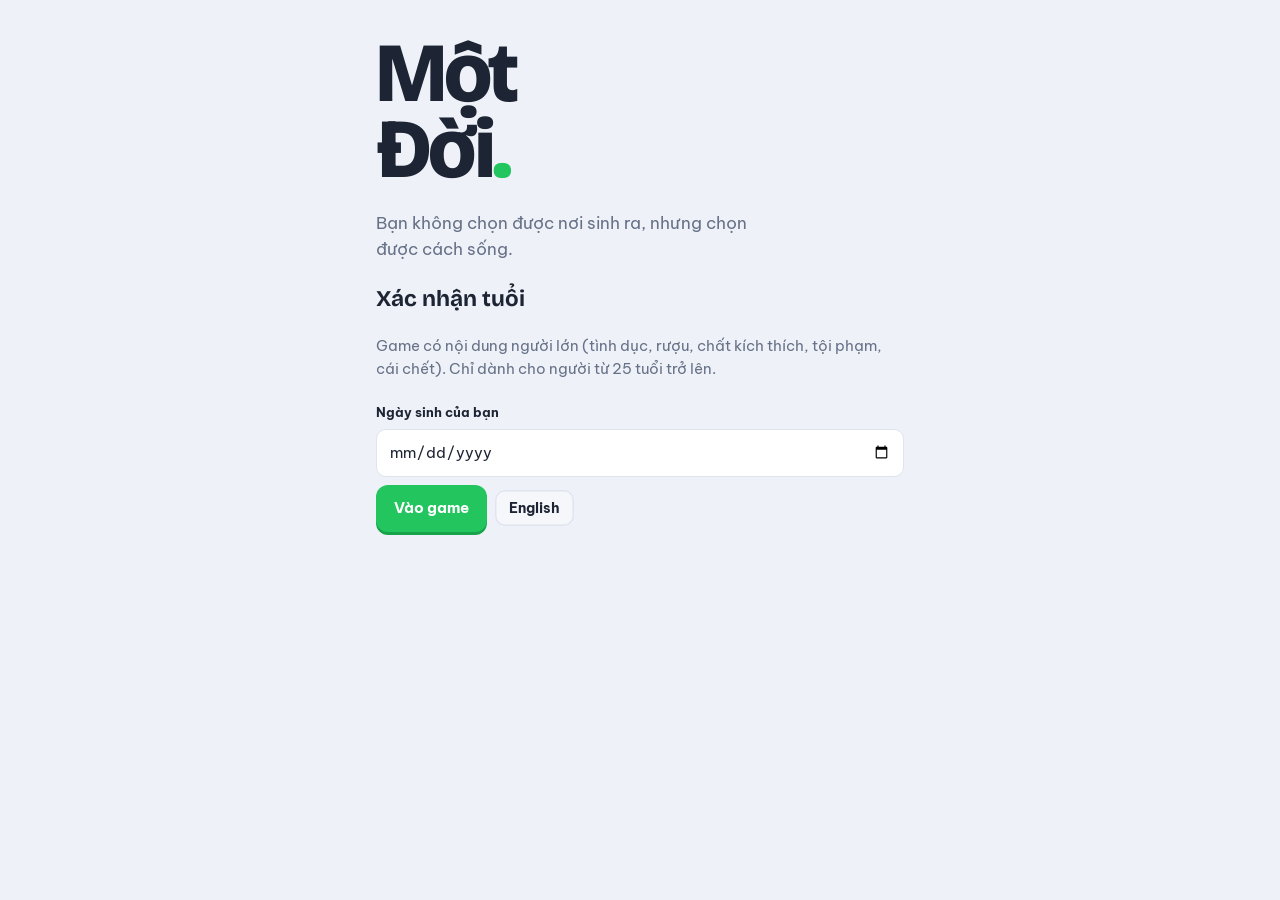
==== commit fbed1fc3: "Tự động chăm sóc hậu cung: mỗi người được chăm sóc kéo theo một sự kiện 25+ Co-Authored-By: Claude O" ====
--- a/index.html
+++ b/index.html
@@ -5069,6 +5069,7 @@
   life.stats.health = clamp(life.stats.health - Math.ceil(ok.length / 3));
   hrm(life, 3 + Math.min(ok.length, 6) - skip.length * 2);
   setFlag(life, 'recent_intimate');
+  life.fuMany = ok.length; // mỗi người được chăm sóc kéo theo một sự kiện 25+
   const dh = Math.round(h.harmony - before.harmony);
   const dhe = Math.round(life.stats.health - before.health);
   const preg = !before.preg && life.pregnancy ? 1 : 0;
@@ -53951,6 +53952,7 @@
 function ageUpGame(game) {
   const life = game.life;
   if (!ageUp(life, game.events, game.settings)) return false;
+  delete life.fuMany;
   life.ixSeen = life.ixTick || 0; // chuyện thân mật tự xảy ra trong năm không kích hoạt thêm
   autoResolve(game);
   return true;
@@ -54033,26 +54035,34 @@
  * Sau mỗi hành động thân mật của người chơi: bốc ngay một sự kiện 25+ phù hợp từ các gói đang bật.
  * settings.fu25: 'always' (mặc định) | 'some' (một nửa số lần) | 'off'.
  */
+const FU_MAX = 30;
 function followUp25(game) {
   const life = game.life;
   const st = game.settings;
   if (!life || life.dead) return false;
   const tick = life.ixTick || 0;
-  if (tick <= (life.ixSeen || 0)) return false;
+  if (tick <= (life.ixSeen || 0)) { delete life.fuMany; return false; }
   life.ixSeen = tick;
   const mode = st.fu25 || 'always';
-  if (!st.adult25 || life.age < 18 || mode === 'off') return false;
-  if (mode === 'some' && !chance(life, 0.5)) return false;
-  if (life.queue.some((q) => q.fu)) return false;
+  if (!st.adult25 || life.age < 18 || mode === 'off') { delete life.fuMany; return false; }
+  if (mode === 'some' && !chance(life, 0.5)) { delete life.fuMany; return false; }
+  if (life.queue.some((q) => q.fu)) { delete life.fuMany; return false; }
   life.fuUsed = (life.fuUsed || []).filter((x) => x.age === life.age);
   const used = new Set(life.fuUsed.map((x) => x.uid));
   const seen = new Set(st.seen || []);
+  const many = Math.min(FU_MAX, Math.max(1, life.fuMany || 1));
+  delete life.fuMany;
   const pool = game.events.filter((e) => e.rating === '25+' && e.choices && !used.has(e.uid) && eligible(e, life, st));
-  if (!pool.length) return false;
-  const ev = weighted(life, pool, (e) => e.weight * (seen.has(e.uid) ? 1 : 3));
-  life.fuUsed.push({ uid: ev.uid, age: life.age });
-  life.queue.unshift({ uid: ev.uid, fu: true });
-  return true;
+  const picks = [];
+  while (picks.length < many && pool.length) {
+    const ev = weighted(life, pool, (e) => e.weight * (seen.has(e.uid) ? 1 : 3));
+    pool.splice(pool.indexOf(ev), 1);
+    picks.push(ev);
+    life.fuUsed.push({ uid: ev.uid, age: life.age });
+  }
+  if (!picks.length) return false;
+  life.queue.unshift(...picks.map((ev) => ({ uid: ev.uid, fu: true })));
+  return picks.length;
 }
 
 /** Trả lời một cảnh do hành động tạo ra (hộp đêm, hẹn hò...). */
